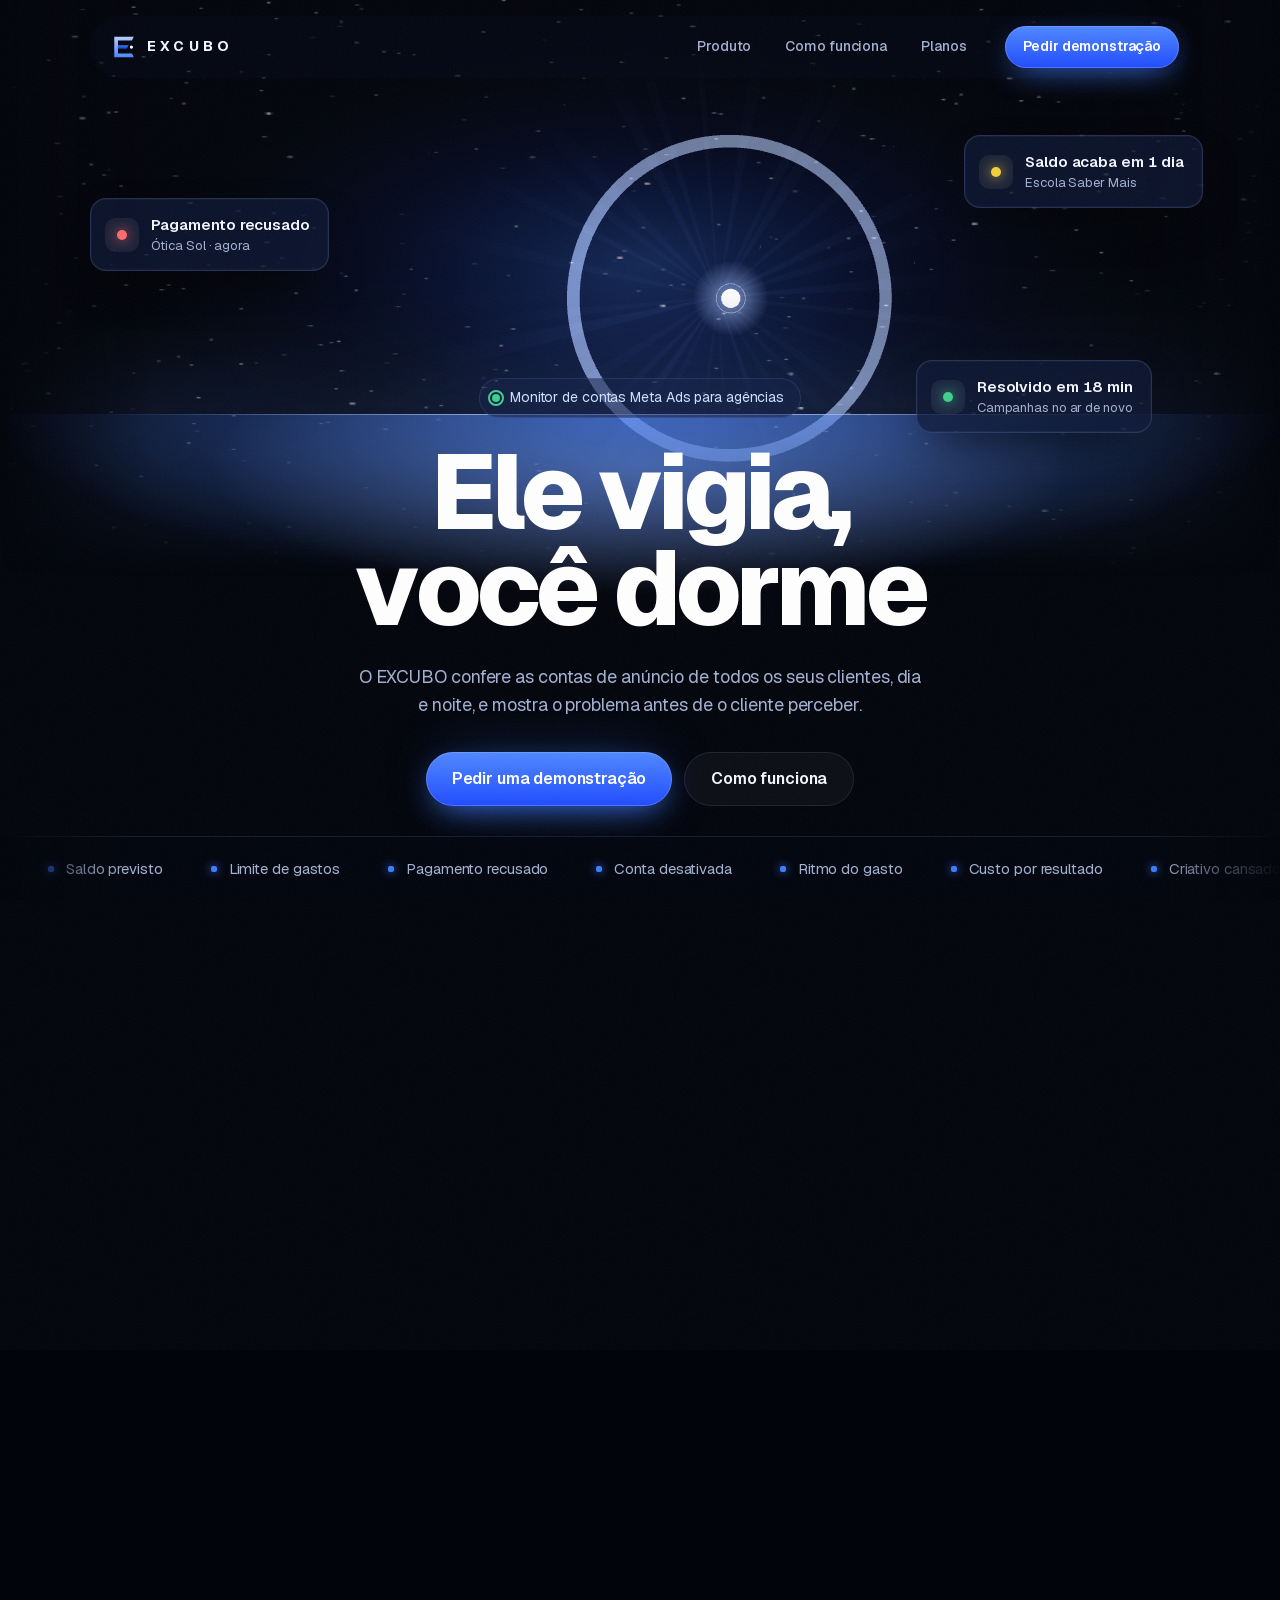
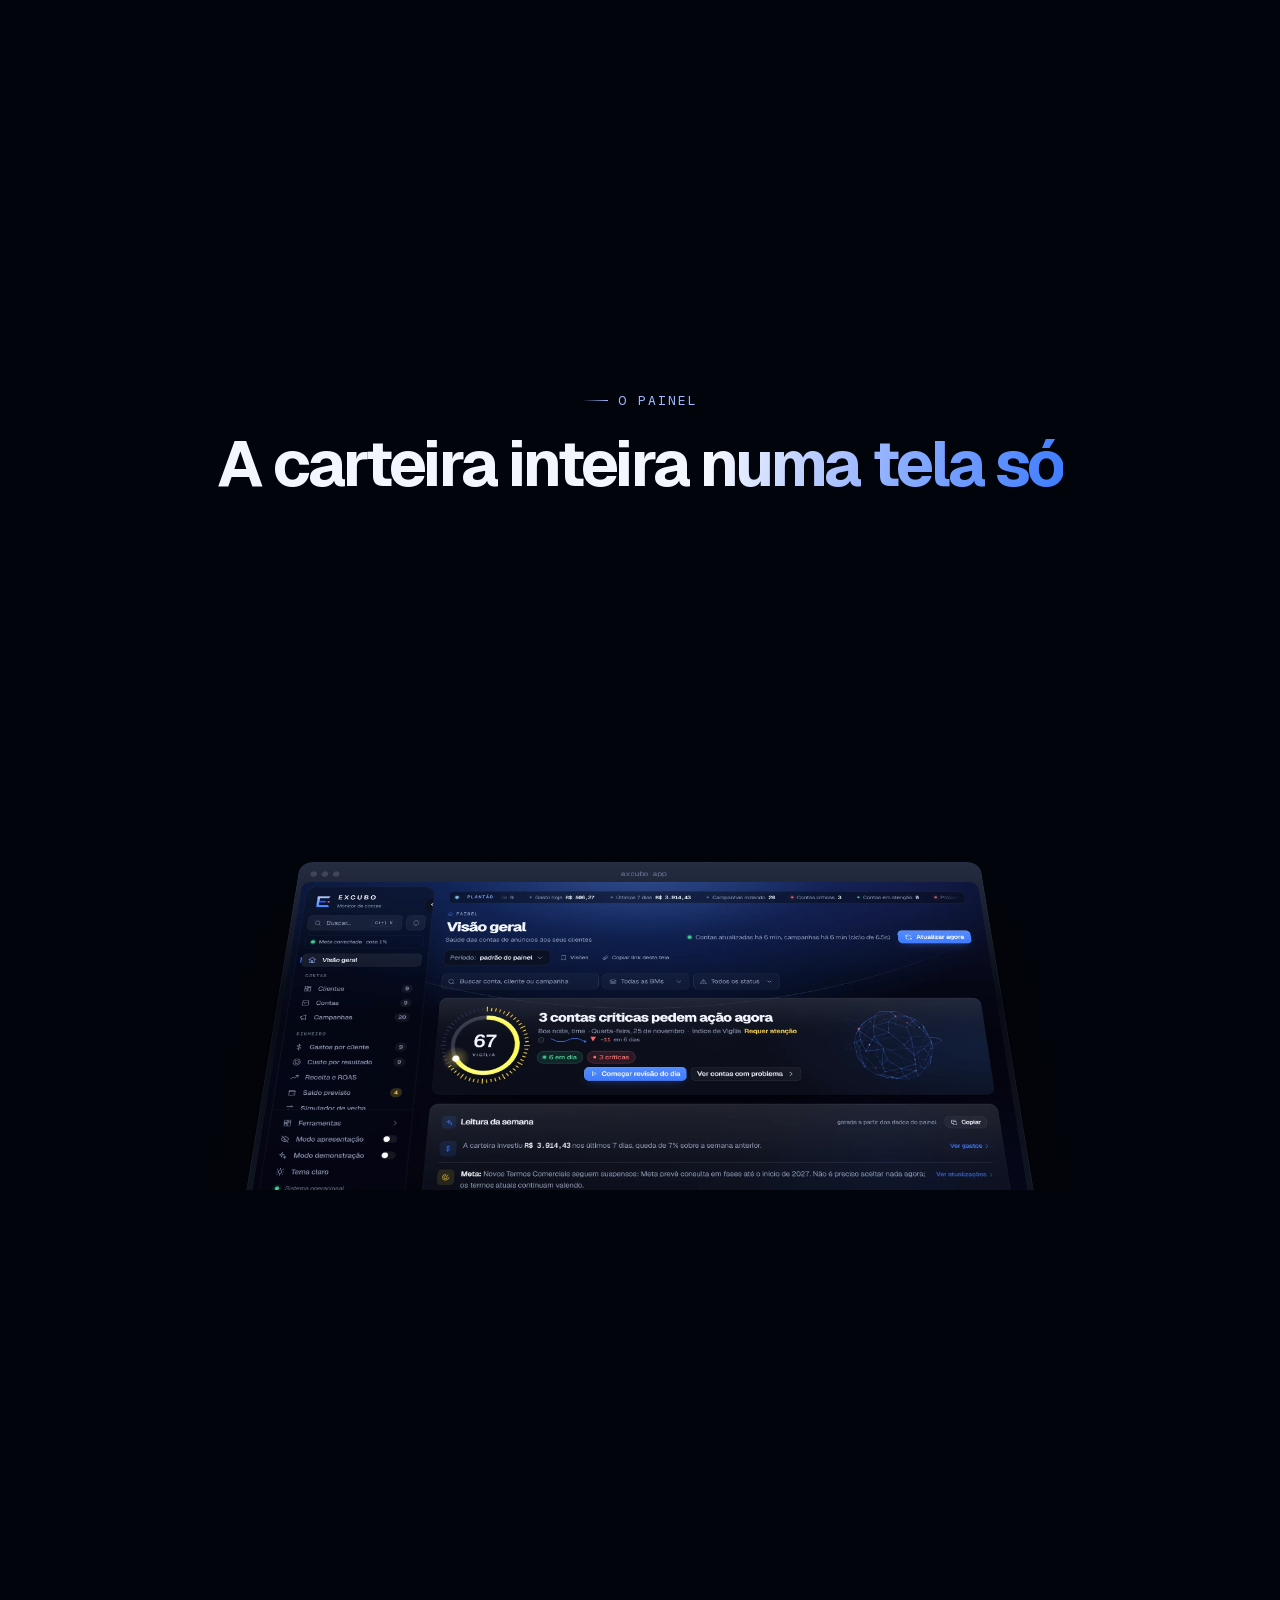
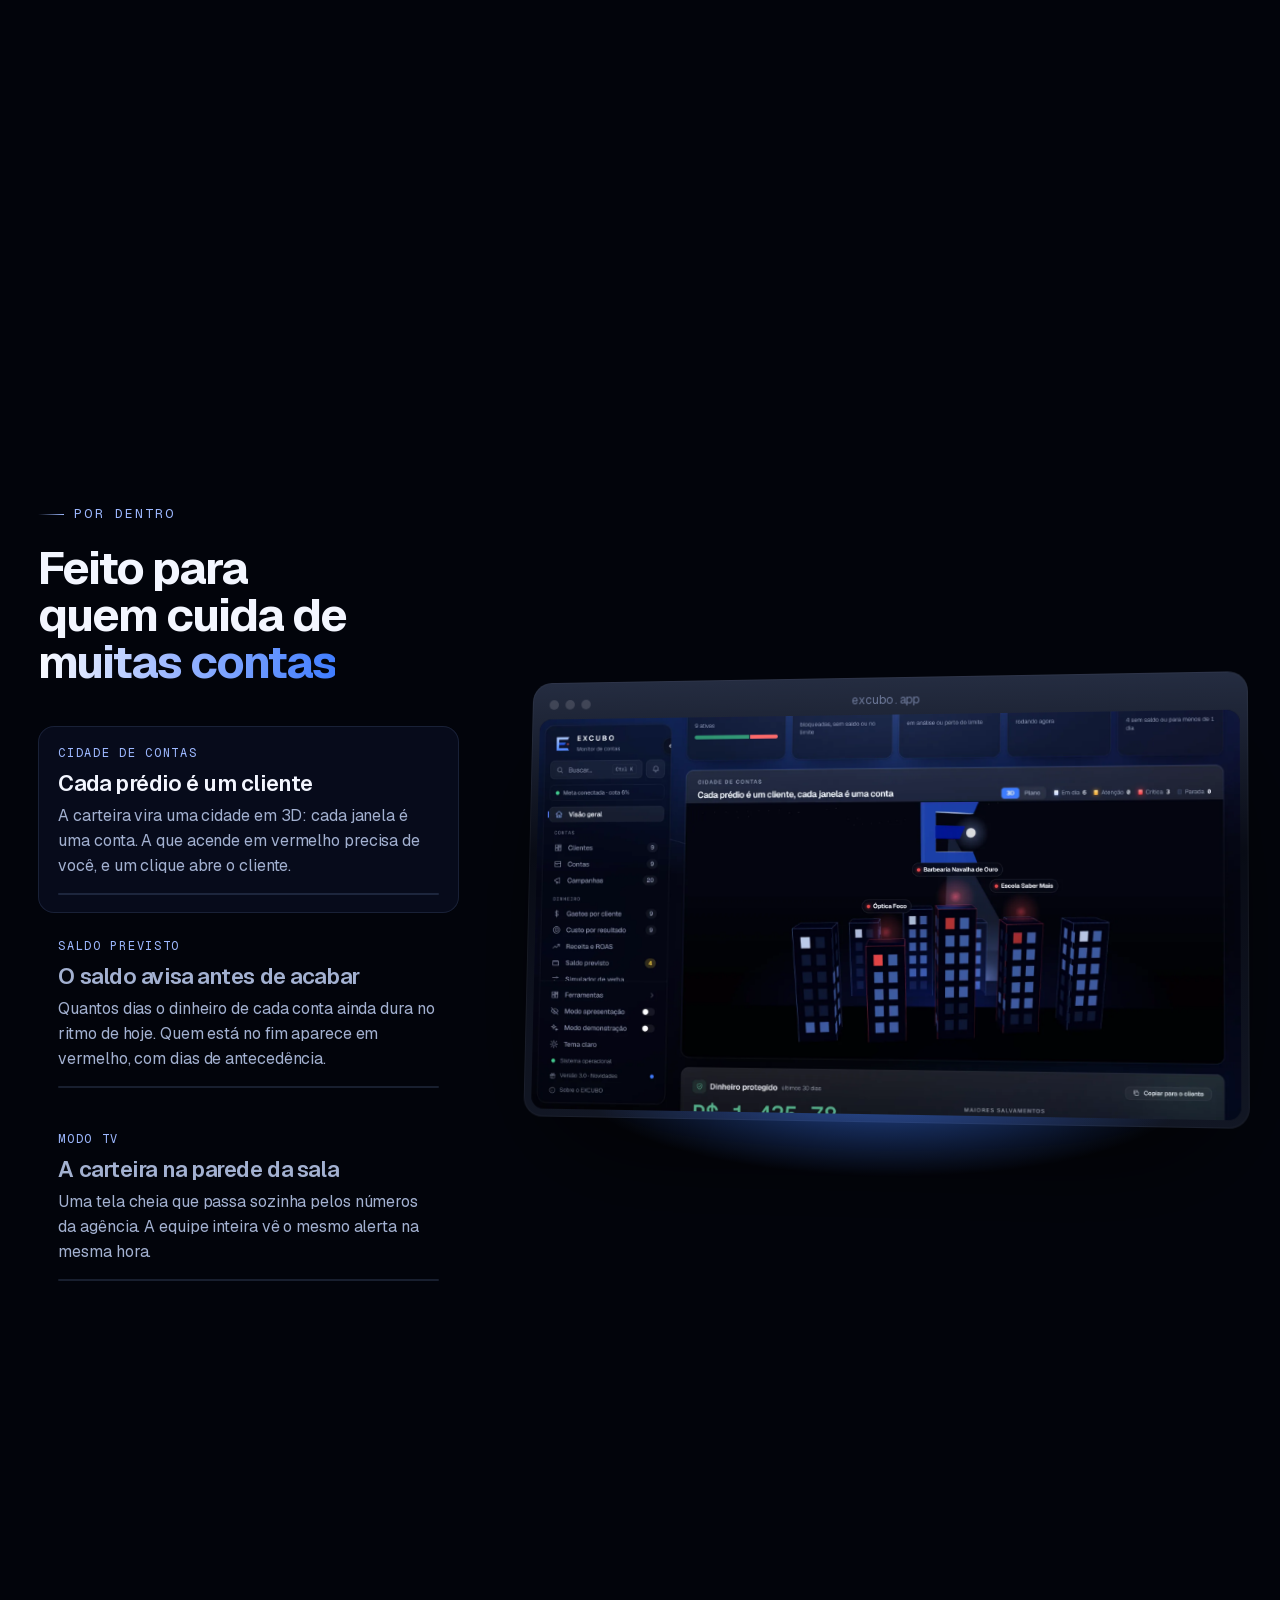
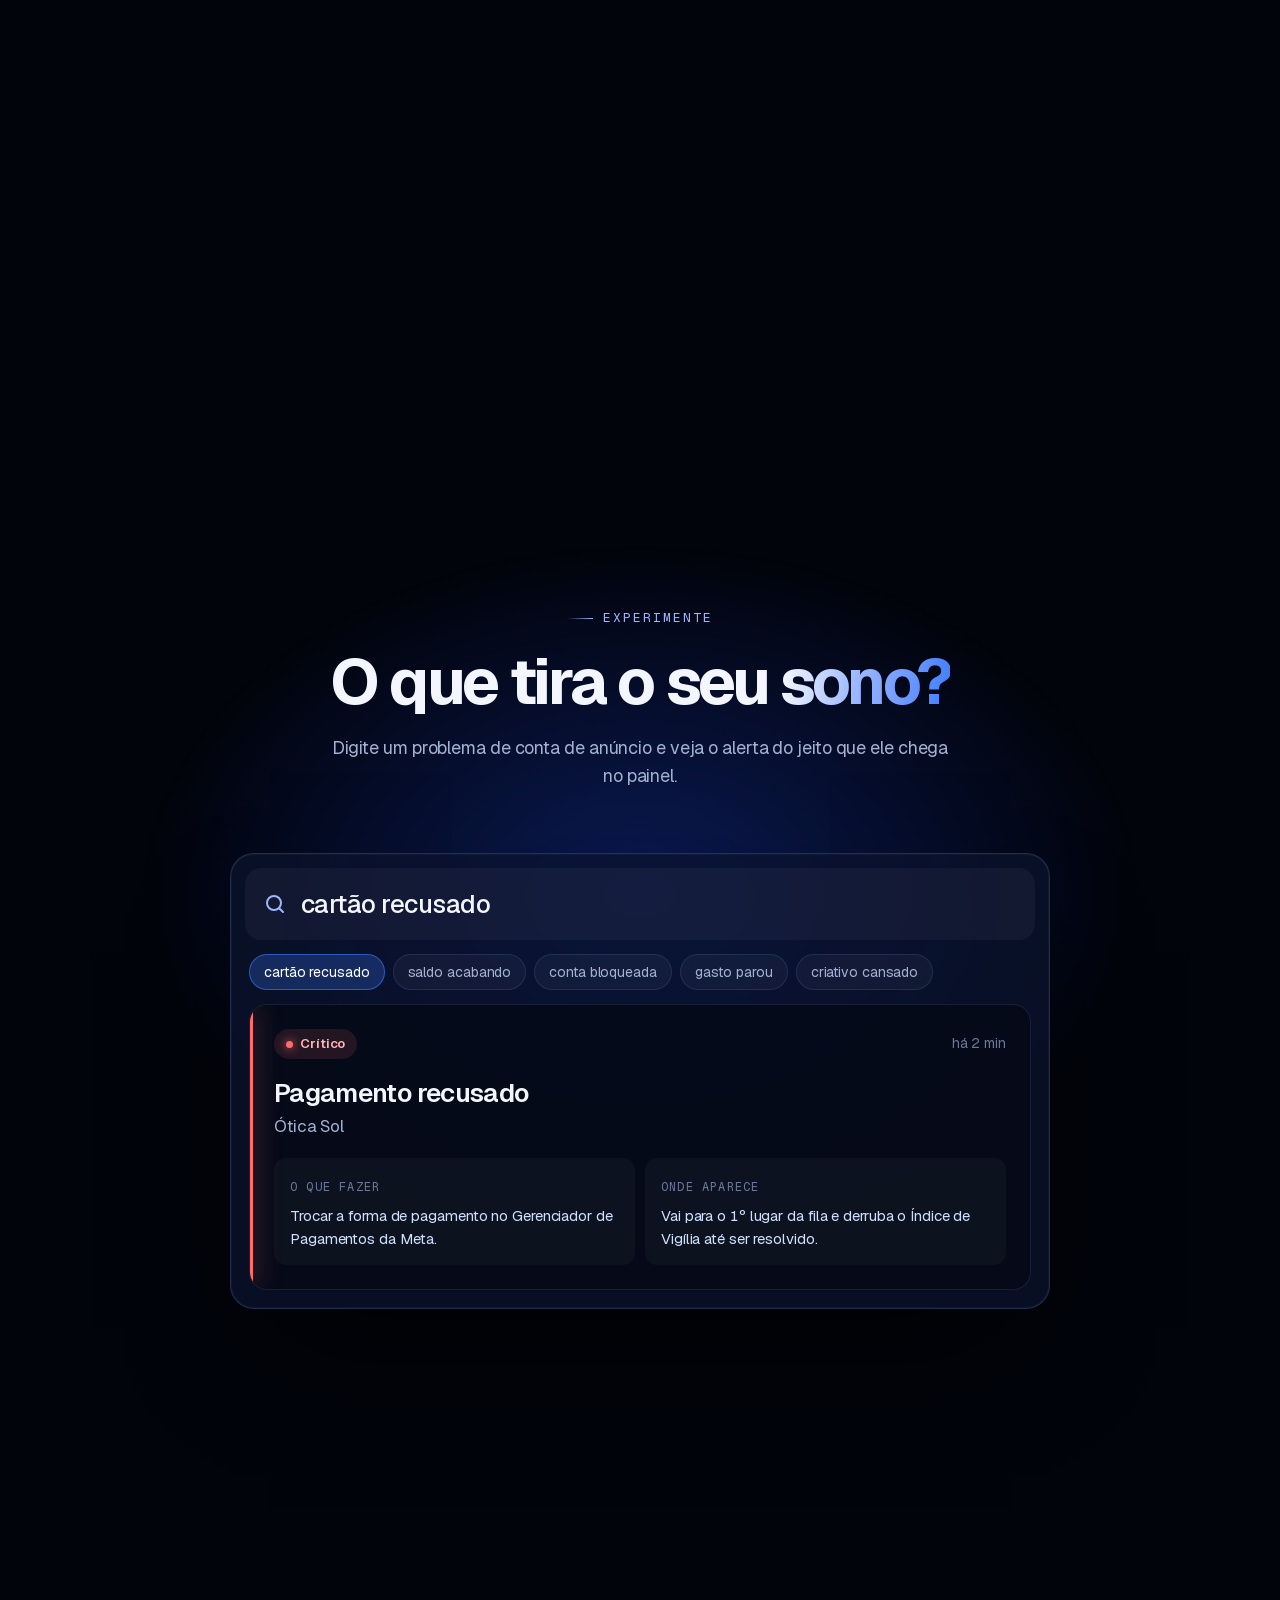
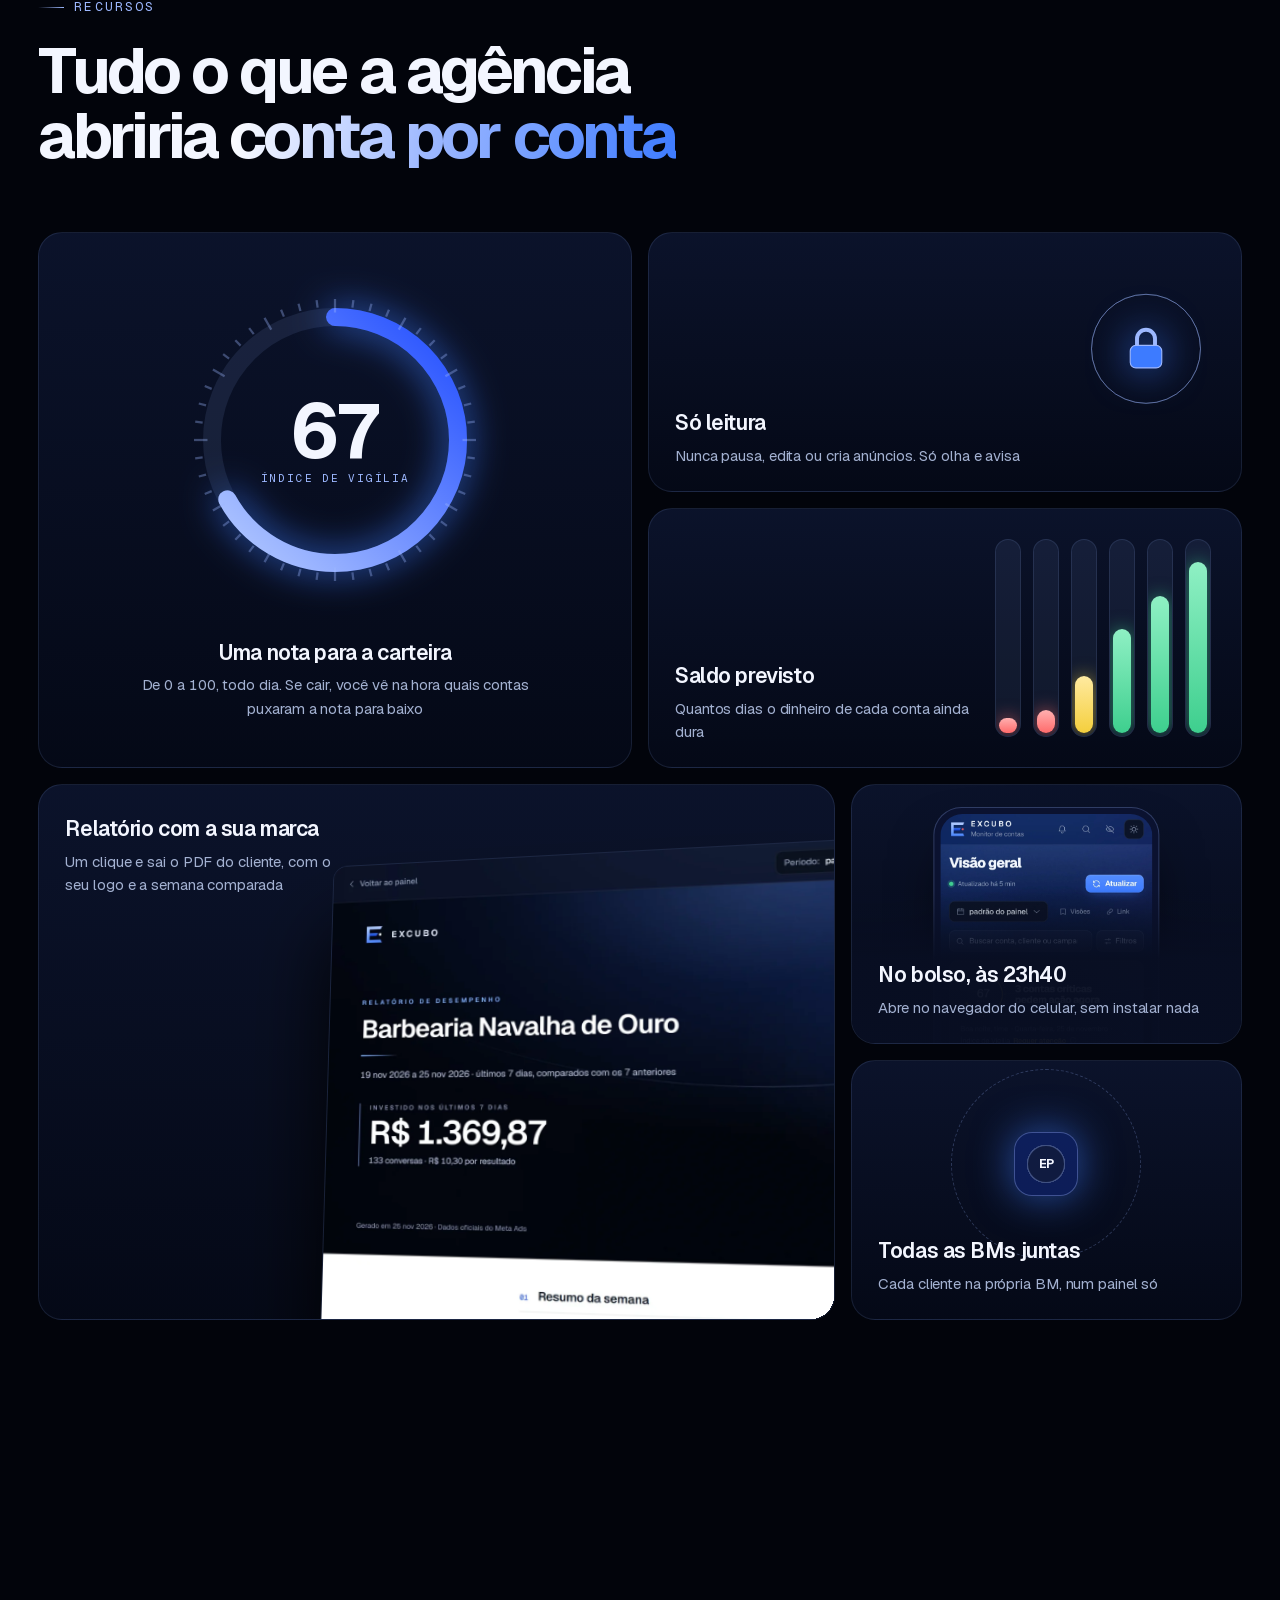
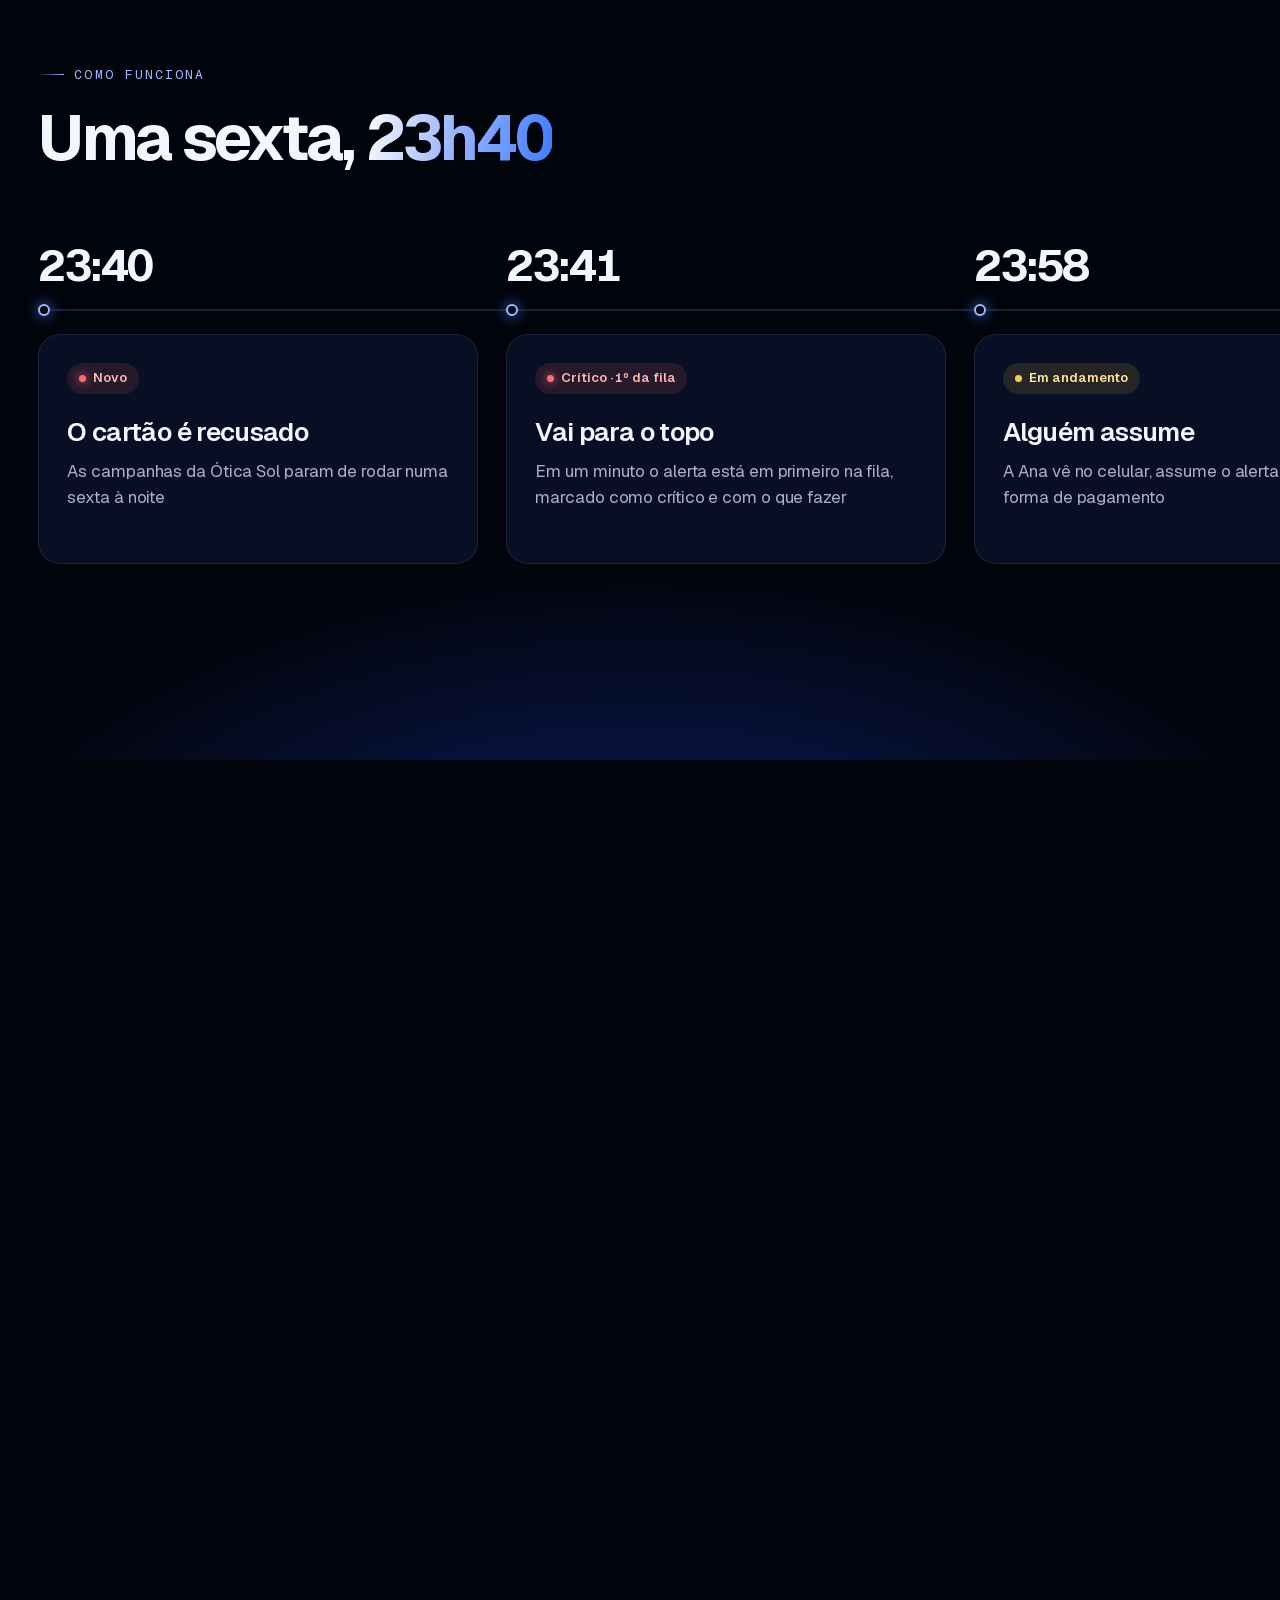
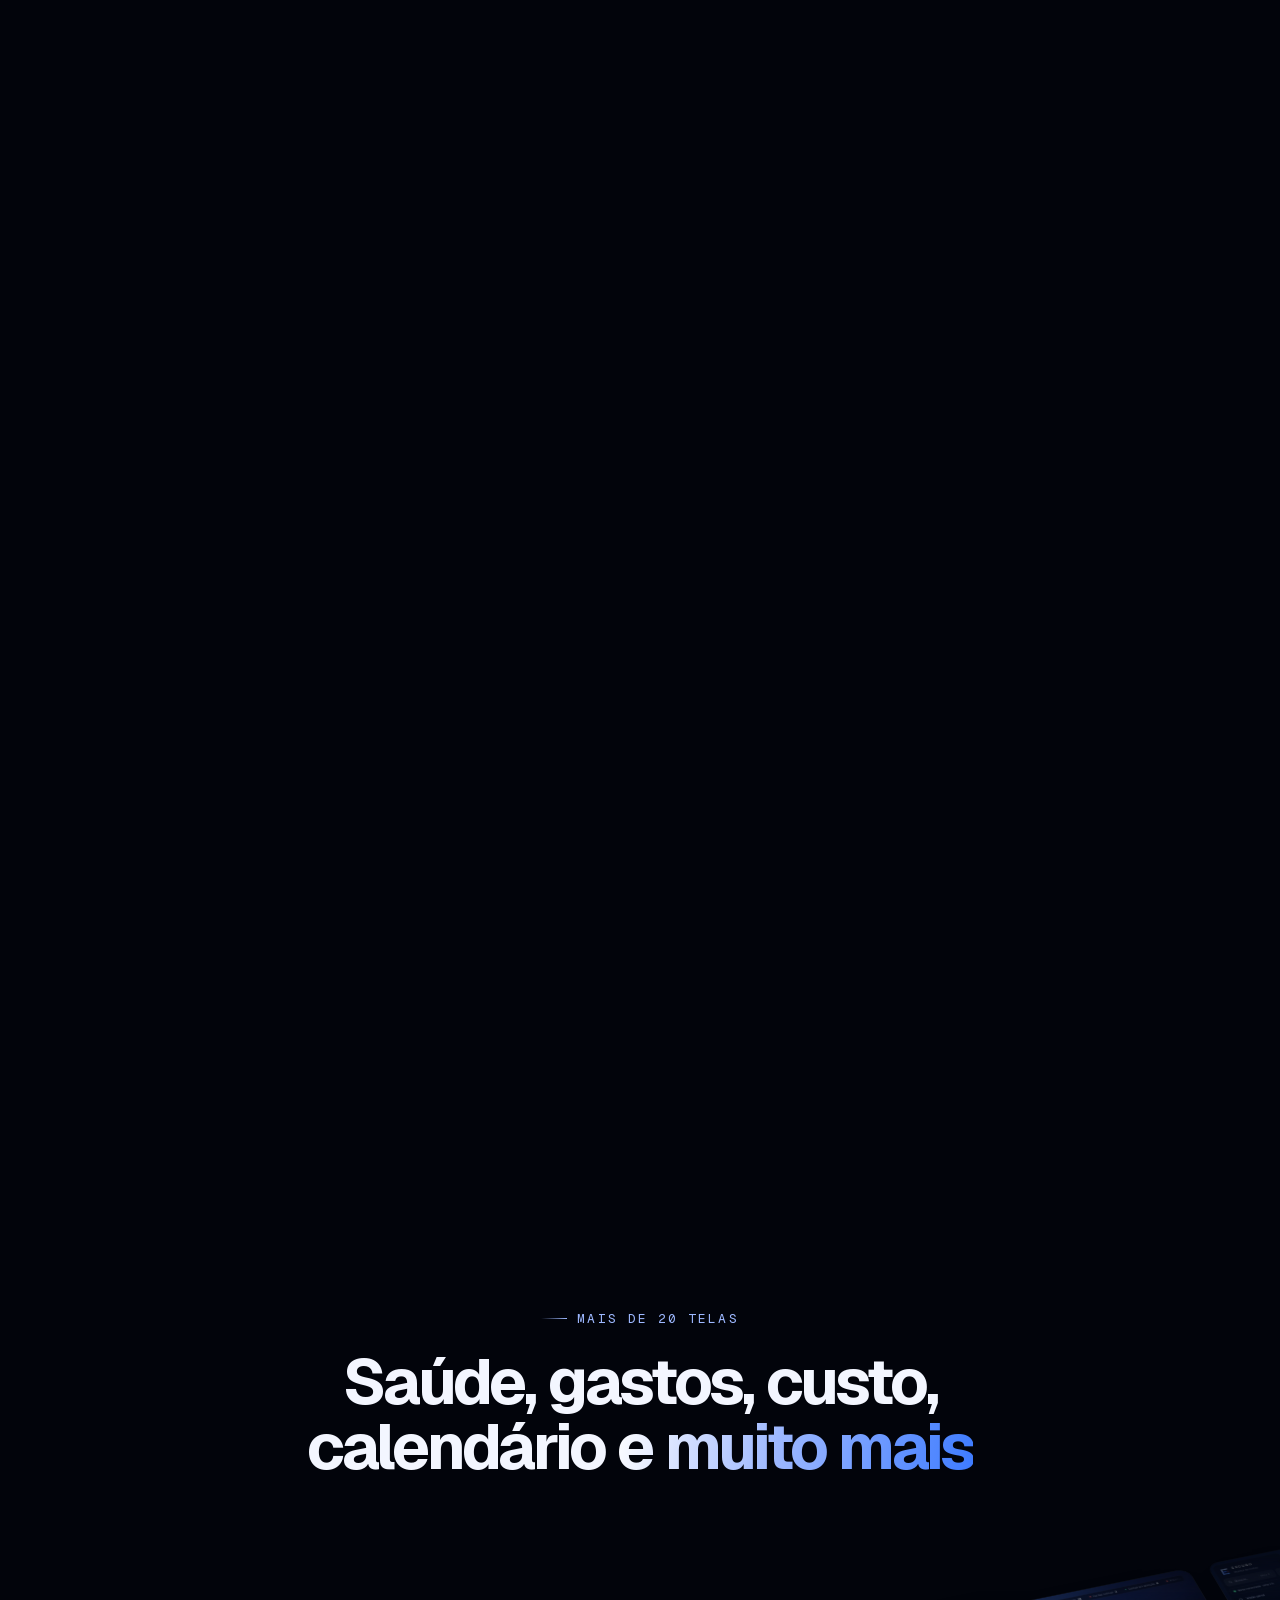
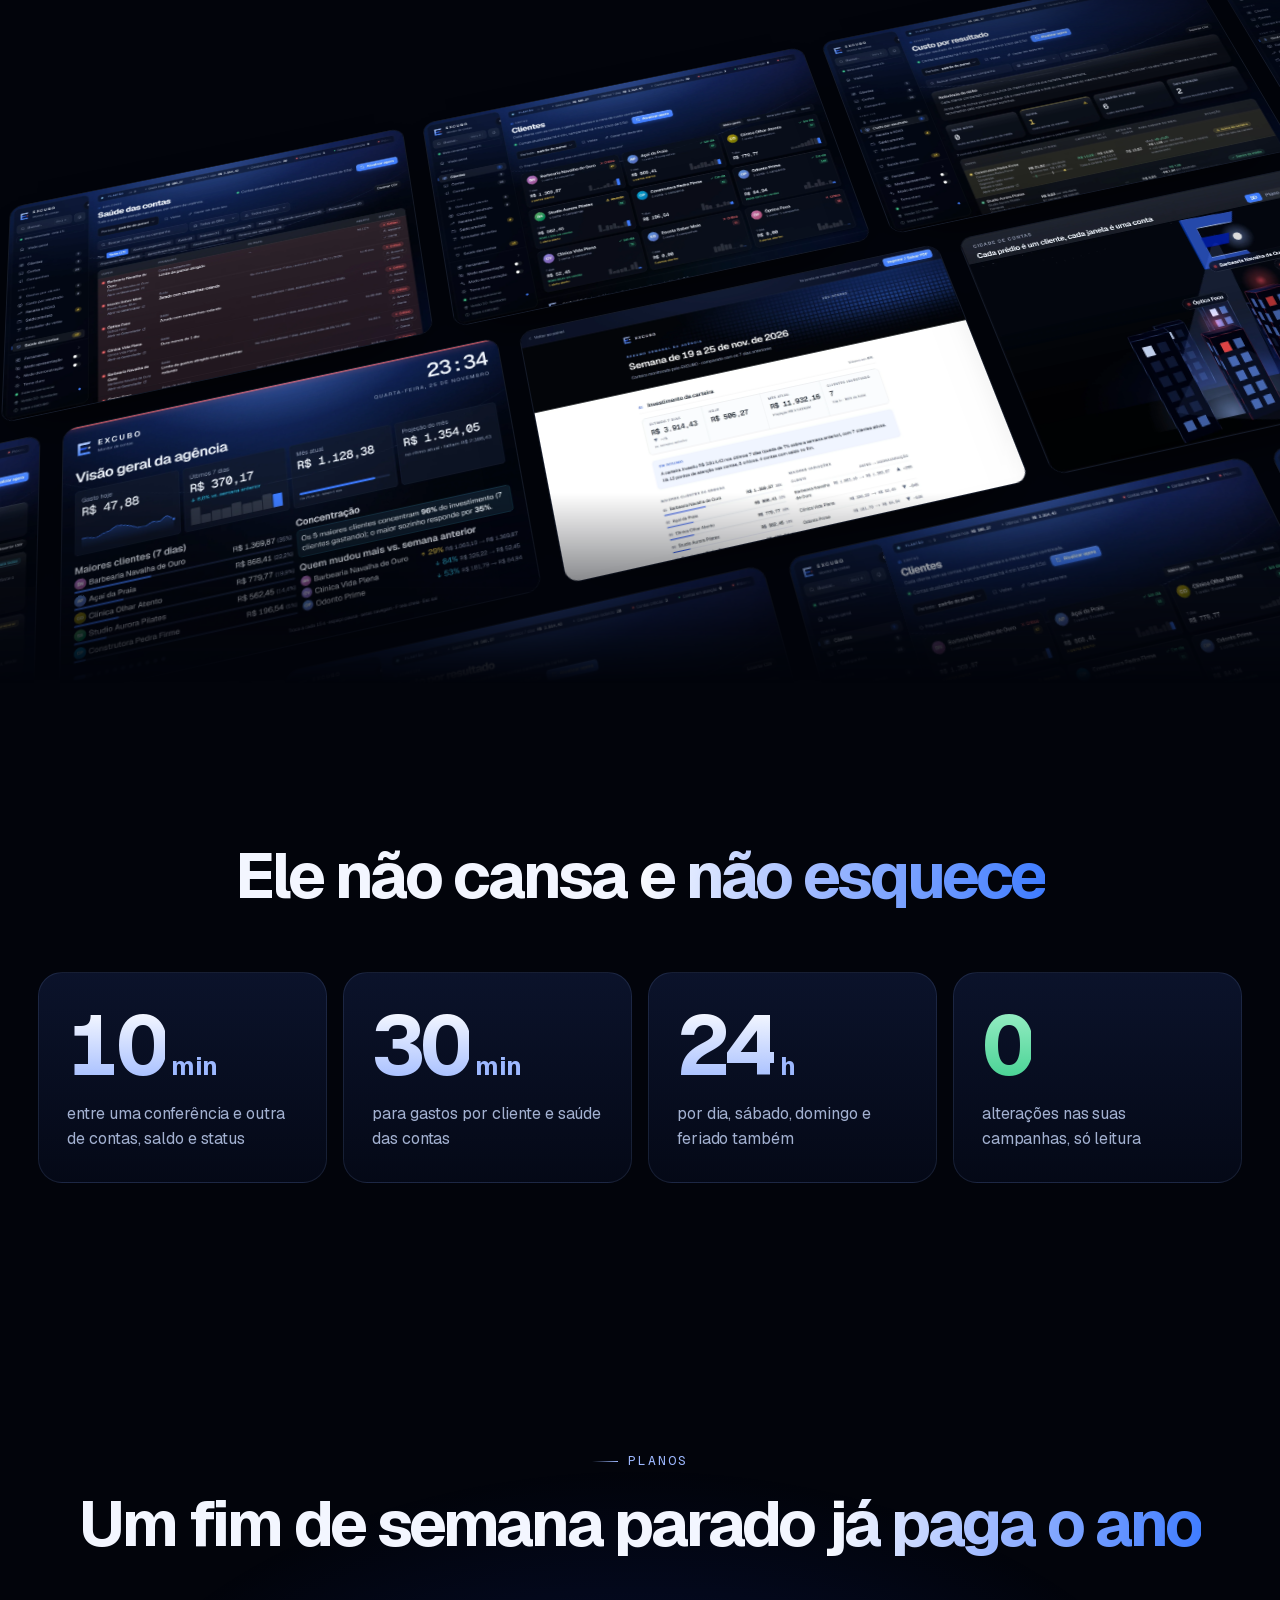
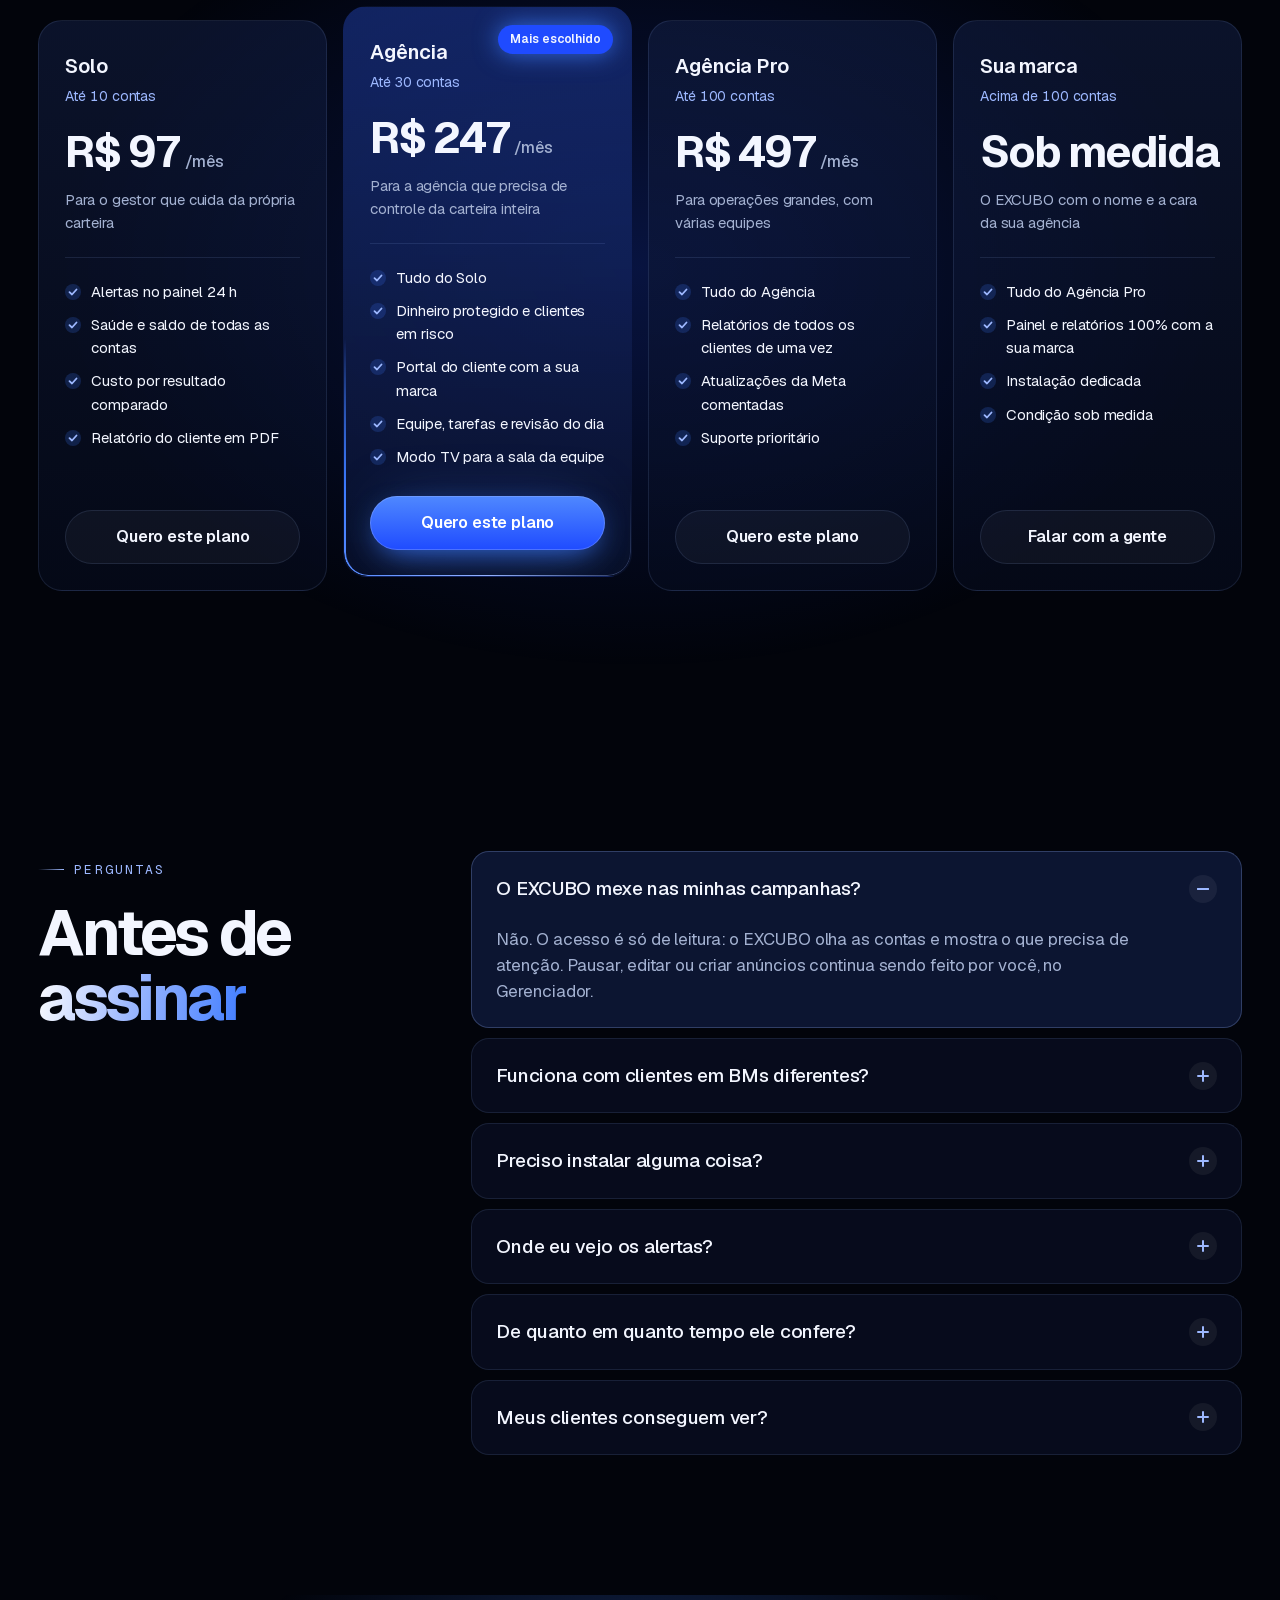
==== conheca/index.html @ 76c34cd1 "Site do EXCUBO: pagina de vendas e paginas legais Co-Authored-By: Claude Opus 5.5 <noreply@anthropic" ====
<!DOCTYPE html><html lang="pt-BR" class="__variable_8eaea4 __variable_07d42c __variable_81ca43" data-theme="dark"><head><script>window.EXCUBO_ESTATICO=1</script><meta charSet="utf-8"/><meta name="viewport" content="width=device-width, initial-scale=1, viewport-fit=cover"/><link rel="stylesheet" href="/_next/static/css/ec7a9737db77e510.css" data-precedence="next"/><link rel="stylesheet" href="/_next/static/css/900ec3e79c141514.css" data-precedence="next"/><link rel="stylesheet" href="/_next/static/css/97cf9b93e8e16a44.css" data-precedence="next"/><link rel="stylesheet" href="/_next/static/css/3b0ea53002681cbf.css" data-precedence="next"/><link rel="preload" as="script" fetchPriority="low" href="/_next/static/chunks/webpack-380a689c9d4ffa64.js"/><script src="/_next/static/chunks/4bd1b696-f785427dddbba9fb.js" async=""></script><script src="/_next/static/chunks/1255-5cd2fe06309409a0.js" async=""></script><script src="/_next/static/chunks/main-app-2164972e3d89d5d1.js" async=""></script><script src="/_next/static/chunks/app/layout-efc4d0b1fb2fd7ee.js" async=""></script><script src="/_next/static/chunks/app/error-cc340d1f54585553.js" async=""></script><script src="/_next/static/chunks/app/not-found-89865df3e8fac614.js" async=""></script><script src="/_next/static/chunks/app/conheca/page-9643d7ef2fc6f4fa.js" async=""></script><meta name="theme-color" content="#02040a"/><script>try{var t=localStorage.getItem('fc-theme');if(t!=='light'&&t!=='dark'){t=window.matchMedia&&window.matchMedia('(prefers-color-scheme: light)').matches?'light':'dark'}document.documentElement.setAttribute('data-theme',t)}catch(e){document.documentElement.setAttribute('data-theme','dark')}
try{var b=JSON.parse(localStorage.getItem('vg-branding')||'{}');var r=document.documentElement;if(b.accent&&b.accent.toLowerCase()!=='#3d7bff'){var av=(function(a){var b=/^#?([0-9a-f]{6})$/i.exec(a||"");if(!b)return null;var c=parseInt(b[1],16),d=c>>16&255,e=c>>8&255,f=255&c,g=function(a,b,c){return Math.round(a+(b-a)*c)},h=function(a){var b=a.toString(16);return b.length<2?"0"+b:b},i=function(a){return"#"+h(a[0])+h(a[1])+h(a[2])},j=function(a){return(a/=255)<=.03928?a/12.92:Math.pow((a+.055)/1.055,2.4)},k=function(a){return .2126*j(a[0])+.7152*j(a[1])+.0722*j(a[2])>.3?"#05070b":"#ffffff"},l=[d,e,f],m=[g(d,255,.16),g(e,255,.16),g(f,255,.16)],n=[g(d,0,.22),g(e,0,.22),g(f,0,.22)],o=[g(d,0,.36),g(e,0,.36),g(f,0,.36)];return{"--accent-dark":i(l),"--accent-dark-strong":i(m),"--accent-dark-on":k(l),"--accent-light":i(n),"--accent-light-strong":i(o),"--accent-light-on":k(n),"--color-brand-bright":"#"+b[1]}})(b.accent);if(av){r.setAttribute('data-accent','1');for(var k in av)r.style.setProperty(k,av[k])}}if(b.density==='compact')r.setAttribute('data-density','compact');if(b.motion==='off')r.setAttribute('data-motion','off');if(b.font==='public')r.setAttribute('data-font','public')}catch(e){}
try{if(localStorage.getItem('vg-rail')==='mini')document.documentElement.setAttribute('data-rail','mini')}catch(e){}
try{var gl=localStorage.getItem('vg-glass');if(localStorage.getItem('vg-id')!=='3'){localStorage.setItem('vg-id','3');localStorage.removeItem('vg-glass-claro');if(gl===null||gl==='cidade'||gl==='aurora'){gl=gl===null?null:'horizonte';if(gl)localStorage.setItem('vg-glass',gl)}else if(gl.indexOf('claro')===0){gl='claro-horizonte';localStorage.setItem('vg-glass',gl)}}if(gl===null){gl='horizonte';if(localStorage.getItem('fc-theme')===null)document.documentElement.setAttribute('data-theme','dark')}if(gl==='cidade'||gl==='aurora'||gl==='horizonte')document.documentElement.setAttribute('data-glass',gl);if(gl.indexOf('claro')===0){document.documentElement.setAttribute('data-glass',gl);document.documentElement.setAttribute('data-theme','light')}}catch(e){document.documentElement.setAttribute('data-glass','horizonte')}
try{var hh=new Date().getHours();document.documentElement.setAttribute('data-hora',hh>=5&&hh<12?'manha':hh>=12&&hh<18?'tarde':'noite')}catch(e){}
try{var pth=location.pathname;if(localStorage.getItem('fc-privacy')==='1'&&pth.indexOf('/relatorio')!==0&&pth.indexOf('/resumo')!==0)document.documentElement.setAttribute('data-privacy','1')}catch(e){}</script><script src="/_next/static/chunks/polyfills-42372ed130431b0a.js" noModule=""></script></head><body class="min-h-screen bg-bg font-sans text-ink antialiased"><div hidden=""><!--$?--><template id="B:0"></template><!--/$--></div><div class="vg-bg" aria-hidden="true"></div><div class="vx-page"><div class="vx-grain" aria-hidden="true"></div><header class="vx-nav "><a href="#topo" class="vx-brand" aria-label="EXCUBO, início"><svg width="26" height="26" viewBox="4 8 112 112" class="vg-mark-svg " aria-hidden="true" focusable="false"><defs><linearGradient id="_R_l5fiv5b_l" x1="0" y1="0" x2="0" y2="1"><stop offset="0" stop-color="#B4CDFF"></stop><stop offset="1" stop-color="#4A86FF"></stop></linearGradient><linearGradient id="_R_l5fiv5b_r" x1="0" y1="0" x2="0" y2="1"><stop offset="0" stop-color="#3D7BFF"></stop><stop offset="1" stop-color="#1238C9"></stop></linearGradient></defs><path d="M18 20L102 20L94 36L34 36L34 92L94 92L102 108L18 108Z" style="fill:var(--mk-l, url(#_R_l5fiv5b_l))"></path><path d="M34 56L80 56L72 72L34 72Z" style="fill:var(--mk-r, url(#_R_l5fiv5b_r))"></path><circle cx="92" cy="64" r="7" style="fill:var(--mk-d, #ffffff)"></circle></svg><span>EXCUBO</span></a><nav class="vx-links" aria-label="Seções"><a href="#por-dentro">Produto</a><a href="#como">Como funciona</a><a href="#planos">Planos</a></nav><a href="/" class="vx-btn vx-btn-primary vx-btn-sm">Ver o painel</a></header><main><section id="topo" class="vx-hero" data-scroll-track="true" aria-labelledby="vx-titulo"><div class="vx-hero-pin"><div class="vx-hero-scene"><!--$!--><template data-dgst="BAILOUT_TO_CLIENT_SIDE_RENDERING"></template><!--/$--></div><div class="vx-horizon" aria-hidden="true"></div><div class="vx-hero-cards" aria-hidden="true"><div class="vx-float vx-float-a" data-depth="16"><span class="vx-float-dot is-bad"></span><div><strong>Pagamento recusado</strong><span>Ótica Sol · agora</span></div></div><div class="vx-float vx-float-b" data-depth="26"><span class="vx-float-dot is-warn"></span><div><strong>Saldo acaba em 1 dia</strong><span>Escola Saber Mais</span></div></div><div class="vx-float vx-float-c" data-depth="16"><span class="vx-float-dot is-ok"></span><div><strong>Resolvido em 18 min</strong><span>Campanhas no ar de novo</span></div></div></div><div class="vx-hero-copy" data-hero-copy="true"><p class="vx-chip"><span class="vx-live"></span> Monitor de contas Meta Ads para agências</p><h1 id="vx-titulo" class="vx-hero-title" data-split="true">Ele vigia, você dorme</h1><p class="vx-hero-sub" data-fade="true">O EXCUBO confere as contas de anúncio de todos os seus clientes, dia e noite, e mostra o problema antes de o cliente perceber.</p><div class="vx-hero-actions" data-fade="true"><a href="/" class="vx-btn vx-btn-primary" data-magnetic="true">Ver o painel ao vivo</a><a href="#por-dentro" class="vx-btn vx-btn-ghost">Como funciona</a></div></div><div class="vx-marquee" aria-hidden="true"><div class="vx-marquee-track"><span><i></i> <!-- -->Saldo previsto</span><span><i></i> <!-- -->Limite de gastos</span><span><i></i> <!-- -->Pagamento recusado</span><span><i></i> <!-- -->Conta desativada</span><span><i></i> <!-- -->Ritmo do gasto</span><span><i></i> <!-- -->Custo por resultado</span><span><i></i> <!-- -->Criativo cansado</span><span><i></i> <!-- -->Todas as BMs</span><span><i></i> <!-- -->Relatório com a sua marca</span><span><i></i> <!-- -->Modo TV</span><span><i></i> <!-- -->Saldo previsto</span><span><i></i> <!-- -->Limite de gastos</span><span><i></i> <!-- -->Pagamento recusado</span><span><i></i> <!-- -->Conta desativada</span><span><i></i> <!-- -->Ritmo do gasto</span><span><i></i> <!-- -->Custo por resultado</span><span><i></i> <!-- -->Criativo cansado</span><span><i></i> <!-- -->Todas as BMs</span><span><i></i> <!-- -->Relatório com a sua marca</span><span><i></i> <!-- -->Modo TV</span></div></div></div></section><section id="por-dentro" class="vx-reveal" aria-labelledby="vx-reveal-h"><div class="vx-reveal-pin"><div class="vx-reveal-head" data-reveal-head="true"><p class="vx-kicker">O painel</p><h2 id="vx-reveal-h" class="vx-h2">A carteira inteira <span class="vx-grad">numa tela só</span></h2></div><div class="vx-reveal-stage"><div class="vx-reveal-screen" data-reveal-screen="true"><div class="vx-screen "><span class="vx-screen-glow" aria-hidden="true"></span><div class="vx-screen-bar" aria-hidden="true"><span></span><span></span><span></span><em>excubo.app</em></div><div class="vx-screen-body"><video class="vx-video " poster="/conheca/hq-inicio.webp" muted="" loop="" playsInline="" preload="none" aria-label="Vídeo do painel: a Visão geral com o Índice de Vigília e as contas críticas"></video></div></div></div></div></div></section><section class="vx-story" data-story="3" aria-labelledby="vx-story-h"><div class="vx-story-pin"><div class="vx-story-left"><p class="vx-kicker">Por dentro</p><h2 id="vx-story-h" class="vx-h2 vx-story-h">Feito para quem cuida de <span class="vx-grad">muitas contas</span></h2><ol class="vx-story-list"><li class="is-on"><button type="button" data-story-go="0"><span class="vx-story-name">Cidade de contas</span><span class="vx-story-title">Cada prédio é um cliente</span><span class="vx-story-text">A carteira vira uma cidade em 3D: cada janela é uma conta. A que acende em vermelho precisa de você, e um clique abre o cliente.</span><span class="vx-story-bar" aria-hidden="true"><span data-story-bar="0"></span></span></button></li><li class=""><button type="button" data-story-go="1"><span class="vx-story-name">Saldo previsto</span><span class="vx-story-title">O saldo avisa antes de acabar</span><span class="vx-story-text">Quantos dias o dinheiro de cada conta ainda dura no ritmo de hoje. Quem está no fim aparece em vermelho, com dias de antecedência.</span><span class="vx-story-bar" aria-hidden="true"><span data-story-bar="1"></span></span></button></li><li class=""><button type="button" data-story-go="2"><span class="vx-story-name">Modo TV</span><span class="vx-story-title">A carteira na parede da sala</span><span class="vx-story-text">Uma tela cheia que passa sozinha pelos números da agência. A equipe inteira vê o mesmo alerta na mesma hora.</span><span class="vx-story-bar" aria-hidden="true"><span data-story-bar="2"></span></span></button></li></ol></div><div class="vx-story-right"><div class="vx-screen "><span class="vx-screen-glow" aria-hidden="true"></span><div class="vx-screen-bar" aria-hidden="true"><span></span><span></span><span></span><em>excubo.app</em></div><div class="vx-screen-body"><div class="vx-story-media is-on"><video class="vx-video " poster="/conheca/hq-cidade.webp" muted="" loop="" playsInline="" preload="none" aria-label="Vídeo do painel: Cidade de contas"></video></div><div class="vx-story-media "><video class="vx-video " poster="/conheca/hq-saldo.webp" muted="" loop="" playsInline="" preload="none" aria-label="Vídeo do painel: Saldo previsto"></video></div><div class="vx-story-media "><video class="vx-video " poster="/conheca/hq-tv.webp" muted="" loop="" playsInline="" preload="none" aria-label="Vídeo do painel: Modo TV"></video></div></div></div></div></div></section><section class="vx-cmd-sec" aria-labelledby="vx-cmd-h"><div class="vx-sec-head vx-center" data-up="true"><p class="vx-kicker">Experimente</p><h2 id="vx-cmd-h" class="vx-h2">O que tira o seu <span class="vx-grad">sono?</span></h2><p class="vx-lead">Digite um problema de conta de anúncio e veja o alerta do jeito que ele chega no painel.</p></div><div class="vx-cmd" data-up="true" data-glow="true"><label class="vx-cmd-input"><svg viewBox="0 0 24 24" aria-hidden="true"><circle cx="11" cy="11" r="7" fill="none" stroke="currentColor" stroke-width="2"></circle><path d="m20 20-3.5-3.5" stroke="currentColor" stroke-width="2" stroke-linecap="round"></path></svg><input spellCheck="false" maxLength="40" aria-label="Digite o problema" placeholder="Ex.: cartão recusado" value="cartão recusado"/></label><div class="vx-cmd-chips"><button type="button" class="is-on">cartão recusado</button><button type="button" class="">saldo acabando</button><button type="button" class="">conta bloqueada</button><button type="button" class="">gasto parou</button><button type="button" class="">criativo cansado</button></div><div class="vx-cmd-out" aria-live="polite"><div class="vx-alert is-bad"><div class="vx-alert-head"><span class="vx-badge is-bad"><i></i> <!-- -->Crítico</span><span class="vx-alert-since">há 2 min</span></div><div class="vx-alert-title">Pagamento recusado</div><div class="vx-alert-client">Ótica Sol</div><div class="vx-alert-grid"><div><span>O que fazer</span><p>Trocar a forma de pagamento no Gerenciador de Pagamentos da Meta.</p></div><div><span>Onde aparece</span><p>Vai para o 1º lugar da fila e derruba o Índice de Vigília até ser resolvido.</p></div></div></div></div></div></section><section class="vx-bento-sec" aria-labelledby="vx-bento-h"><div class="vx-sec-head" data-up="true"><p class="vx-kicker">Recursos</p><h2 id="vx-bento-h" class="vx-h2">Tudo o que a agência abriria <span class="vx-grad">conta por conta</span></h2></div><div class="vx-bento" data-stagger="true"><article class="vx-tile vx-t-gauge" data-glow="true"><div class="vx-gauge" aria-hidden="true"><svg viewBox="0 0 200 200"><defs><linearGradient id="vxg" x1="0" y1="0" x2="1" y2="1"><stop offset="0" stop-color="#b9ceff"></stop><stop offset="1" stop-color="#1f4bff"></stop></linearGradient></defs><circle cx="100" cy="100" r="82" class="vx-gauge-track"></circle><circle cx="100" cy="100" r="82" class="vx-gauge-arc" data-gauge="true" stroke="url(#vxg)"></circle><line x1="100" y1="6" x2="100" y2="15" transform="rotate(0 100 100)" class="vx-gauge-tick"></line><line x1="100" y1="6" x2="100" y2="11" transform="rotate(7.5 100 100)" class="vx-gauge-tick"></line><line x1="100" y1="6" x2="100" y2="11" transform="rotate(15 100 100)" class="vx-gauge-tick"></line><line x1="100" y1="6" x2="100" y2="11" transform="rotate(22.5 100 100)" class="vx-gauge-tick"></line><line x1="100" y1="6" x2="100" y2="15" transform="rotate(30 100 100)" class="vx-gauge-tick"></line><line x1="100" y1="6" x2="100" y2="11" transform="rotate(37.5 100 100)" class="vx-gauge-tick"></line><line x1="100" y1="6" x2="100" y2="11" transform="rotate(45 100 100)" class="vx-gauge-tick"></line><line x1="100" y1="6" x2="100" y2="11" transform="rotate(52.5 100 100)" class="vx-gauge-tick"></line><line x1="100" y1="6" x2="100" y2="15" transform="rotate(60 100 100)" class="vx-gauge-tick"></line><line x1="100" y1="6" x2="100" y2="11" transform="rotate(67.5 100 100)" class="vx-gauge-tick"></line><line x1="100" y1="6" x2="100" y2="11" transform="rotate(75 100 100)" class="vx-gauge-tick"></line><line x1="100" y1="6" x2="100" y2="11" transform="rotate(82.5 100 100)" class="vx-gauge-tick"></line><line x1="100" y1="6" x2="100" y2="15" transform="rotate(90 100 100)" class="vx-gauge-tick"></line><line x1="100" y1="6" x2="100" y2="11" transform="rotate(97.5 100 100)" class="vx-gauge-tick"></line><line x1="100" y1="6" x2="100" y2="11" transform="rotate(105 100 100)" class="vx-gauge-tick"></line><line x1="100" y1="6" x2="100" y2="11" transform="rotate(112.5 100 100)" class="vx-gauge-tick"></line><line x1="100" y1="6" x2="100" y2="15" transform="rotate(120 100 100)" class="vx-gauge-tick"></line><line x1="100" y1="6" x2="100" y2="11" transform="rotate(127.5 100 100)" class="vx-gauge-tick"></line><line x1="100" y1="6" x2="100" y2="11" transform="rotate(135 100 100)" class="vx-gauge-tick"></line><line x1="100" y1="6" x2="100" y2="11" transform="rotate(142.5 100 100)" class="vx-gauge-tick"></line><line x1="100" y1="6" x2="100" y2="15" transform="rotate(150 100 100)" class="vx-gauge-tick"></line><line x1="100" y1="6" x2="100" y2="11" transform="rotate(157.5 100 100)" class="vx-gauge-tick"></line><line x1="100" y1="6" x2="100" y2="11" transform="rotate(165 100 100)" class="vx-gauge-tick"></line><line x1="100" y1="6" x2="100" y2="11" transform="rotate(172.5 100 100)" class="vx-gauge-tick"></line><line x1="100" y1="6" x2="100" y2="15" transform="rotate(180 100 100)" class="vx-gauge-tick"></line><line x1="100" y1="6" x2="100" y2="11" transform="rotate(187.5 100 100)" class="vx-gauge-tick"></line><line x1="100" y1="6" x2="100" y2="11" transform="rotate(195 100 100)" class="vx-gauge-tick"></line><line x1="100" y1="6" x2="100" y2="11" transform="rotate(202.5 100 100)" class="vx-gauge-tick"></line><line x1="100" y1="6" x2="100" y2="15" transform="rotate(210 100 100)" class="vx-gauge-tick"></line><line x1="100" y1="6" x2="100" y2="11" transform="rotate(217.5 100 100)" class="vx-gauge-tick"></line><line x1="100" y1="6" x2="100" y2="11" transform="rotate(225 100 100)" class="vx-gauge-tick"></line><line x1="100" y1="6" x2="100" y2="11" transform="rotate(232.5 100 100)" class="vx-gauge-tick"></line><line x1="100" y1="6" x2="100" y2="15" transform="rotate(240 100 100)" class="vx-gauge-tick"></line><line x1="100" y1="6" x2="100" y2="11" transform="rotate(247.5 100 100)" class="vx-gauge-tick"></line><line x1="100" y1="6" x2="100" y2="11" transform="rotate(255 100 100)" class="vx-gauge-tick"></line><line x1="100" y1="6" x2="100" y2="11" transform="rotate(262.5 100 100)" class="vx-gauge-tick"></line><line x1="100" y1="6" x2="100" y2="15" transform="rotate(270 100 100)" class="vx-gauge-tick"></line><line x1="100" y1="6" x2="100" y2="11" transform="rotate(277.5 100 100)" class="vx-gauge-tick"></line><line x1="100" y1="6" x2="100" y2="11" transform="rotate(285 100 100)" class="vx-gauge-tick"></line><line x1="100" y1="6" x2="100" y2="11" transform="rotate(292.5 100 100)" class="vx-gauge-tick"></line><line x1="100" y1="6" x2="100" y2="15" transform="rotate(300 100 100)" class="vx-gauge-tick"></line><line x1="100" y1="6" x2="100" y2="11" transform="rotate(307.5 100 100)" class="vx-gauge-tick"></line><line x1="100" y1="6" x2="100" y2="11" transform="rotate(315 100 100)" class="vx-gauge-tick"></line><line x1="100" y1="6" x2="100" y2="11" transform="rotate(322.5 100 100)" class="vx-gauge-tick"></line><line x1="100" y1="6" x2="100" y2="15" transform="rotate(330 100 100)" class="vx-gauge-tick"></line><line x1="100" y1="6" x2="100" y2="11" transform="rotate(337.5 100 100)" class="vx-gauge-tick"></line><line x1="100" y1="6" x2="100" y2="11" transform="rotate(345 100 100)" class="vx-gauge-tick"></line><line x1="100" y1="6" x2="100" y2="11" transform="rotate(352.5 100 100)" class="vx-gauge-tick"></line></svg><div class="vx-gauge-num"><span data-count="67">67</span><small>Índice de Vigília</small></div></div><div class="vx-tile-cap"><h3>Uma nota para a carteira</h3><p>De 0 a 100, todo dia. Se cair, você vê na hora quais contas puxaram a nota para baixo</p></div></article><article class="vx-tile vx-t-lock" data-glow="true"><div class="vx-lock" aria-hidden="true"><span class="vx-lock-ring"></span><span class="vx-lock-ring"></span><svg viewBox="0 0 48 48"><rect x="10" y="21" width="28" height="20" rx="5"></rect><path d="M16 21v-6a8 8 0 0 1 16 0v6" fill="none" stroke-width="3.5"></path></svg></div><div class="vx-tile-cap"><h3>Só leitura</h3><p>Nunca pausa, edita ou cria anúncios. Só olha e avisa</p></div></article><article class="vx-tile vx-t-tubes" data-glow="true"><div class="vx-tubes" aria-hidden="true"><span style="--h:0.08" class="is-bad"><i></i></span><span style="--h:0.12" class="is-bad"><i></i></span><span style="--h:0.3" class="is-warn"><i></i></span><span style="--h:0.55" class=""><i></i></span><span style="--h:0.72" class=""><i></i></span><span style="--h:0.9" class=""><i></i></span></div><div class="vx-tile-cap"><h3>Saldo previsto</h3><p>Quantos dias o dinheiro de cada conta ainda dura</p></div></article><article class="vx-tile vx-t-report" data-glow="true"><div class="vx-tile-cap"><h3>Relatório com a sua marca</h3><p>Um clique e sai o PDF do cliente, com o seu logo e a semana comparada</p></div><div class="vx-report-pic"><img src="/conheca/relatorio.webp" alt="Capa do relatório do cliente gerado pelo EXCUBO" loading="lazy" width="2000" height="1250"/></div></article><article class="vx-tile vx-t-phone" data-glow="true"><div class="vx-phone"><img src="/conheca/celular.webp" alt="O painel do EXCUBO aberto no celular" loading="lazy" width="1170" height="2532"/></div><div class="vx-tile-cap"><h3>No bolso, às 23h40</h3><p>Abre no navegador do celular, sem instalar nada</p></div></article><article class="vx-tile vx-t-bms" data-glow="true"><div class="vx-orbit" aria-hidden="true"><span class="vx-orbit-core"><svg width="34" height="34" viewBox="4 8 112 112" class="vg-mark-svg " aria-hidden="true" focusable="false"><defs><linearGradient id="_R_bkllfiv5b_l" x1="0" y1="0" x2="0" y2="1"><stop offset="0" stop-color="#B4CDFF"></stop><stop offset="1" stop-color="#4A86FF"></stop></linearGradient><linearGradient id="_R_bkllfiv5b_r" x1="0" y1="0" x2="0" y2="1"><stop offset="0" stop-color="#3D7BFF"></stop><stop offset="1" stop-color="#1238C9"></stop></linearGradient></defs><path d="M18 20L102 20L94 36L34 36L34 92L94 92L102 108L18 108Z" style="fill:var(--mk-l, url(#_R_bkllfiv5b_l))"></path><path d="M34 56L80 56L72 72L34 72Z" style="fill:var(--mk-r, url(#_R_bkllfiv5b_r))"></path><circle cx="92" cy="64" r="7" style="fill:var(--mk-d, #ffffff)"></circle></svg></span><span class="vx-orbit-dot" style="--k:0">OS</span><span class="vx-orbit-dot" style="--k:1">BN</span><span class="vx-orbit-dot" style="--k:2">AP</span><span class="vx-orbit-dot" style="--k:3">CV</span><span class="vx-orbit-dot" style="--k:4">SA</span><span class="vx-orbit-dot" style="--k:5">EP</span></div><div class="vx-tile-cap"><h3>Todas as BMs juntas</h3><p>Cada cliente na própria BM, num painel só</p></div></article></div></section><section id="como" class="vx-night" aria-labelledby="vx-night-h"><div class="vx-night-pin"><div class="vx-night-sky" data-night-sky="true" aria-hidden="true"></div><div class="vx-night-head"><p class="vx-kicker">Como funciona</p><h2 id="vx-night-h" class="vx-h2">Uma sexta, <span class="vx-grad">23h40</span></h2></div><div class="vx-night-track" data-night-track="true"><div class="vx-night-line" aria-hidden="true"><span data-night-line="true"></span></div><article class="vx-night-card"><div class="vx-night-time">23:40</div><div class="vx-night-box is-bad"><span class="vx-badge is-bad"><i></i> <!-- -->Novo</span><h3>O cartão é recusado</h3><p>As campanhas da Ótica Sol param de rodar numa sexta à noite</p></div></article><article class="vx-night-card"><div class="vx-night-time">23:41</div><div class="vx-night-box is-bad"><span class="vx-badge is-bad"><i></i> <!-- -->Crítico · 1º da fila</span><h3>Vai para o topo</h3><p>Em um minuto o alerta está em primeiro na fila, marcado como crítico e com o que fazer</p></div></article><article class="vx-night-card"><div class="vx-night-time">23:58</div><div class="vx-night-box is-warn"><span class="vx-badge is-warn"><i></i> <!-- -->Em andamento</span><h3>Alguém assume</h3><p>A Ana vê no celular, assume o alerta e troca a forma de pagamento</p></div></article><article class="vx-night-card"><div class="vx-night-time">00:12</div><div class="vx-night-box is-ok"><span class="vx-badge is-ok"><i></i> <!-- -->Resolvido</span><h3>O cliente nem soube</h3><p>Campanhas no ar de novo antes da meia-noite e quinze, e a segunda começa normal</p></div></article></div></div></section><section class="vx-wall-sec" aria-labelledby="vx-wall-h"><div class="vx-sec-head vx-center" data-up="true"><p class="vx-kicker">Mais de 20 telas</p><h2 id="vx-wall-h" class="vx-h2">Saúde, gastos, custo, calendário <span class="vx-grad">e muito mais</span></h2></div><div class="vx-wall"><div class="vx-wall-plane" data-wall="true"><div class="vx-wall-row is-left"><img src="/conheca/saude.webp" alt="Tela do painel: Saúde das contas" loading="lazy" width="2000" height="1250"/><img src="/conheca/clientes.webp" alt="Tela do painel: Clientes" loading="lazy" width="2000" height="1250"/><img src="/conheca/custo.webp" alt="Tela do painel: Custo por resultado" loading="lazy" width="2000" height="1250"/><img src="/conheca/gastos.webp" alt="Tela do painel: Gastos por cliente" loading="lazy" width="2000" height="1250"/><img src="/conheca/saude.webp" alt="" loading="lazy" width="2000" height="1250"/><img src="/conheca/clientes.webp" alt="" loading="lazy" width="2000" height="1250"/><img src="/conheca/custo.webp" alt="" loading="lazy" width="2000" height="1250"/><img src="/conheca/gastos.webp" alt="" loading="lazy" width="2000" height="1250"/><img src="/conheca/saude.webp" alt="" loading="lazy" width="2000" height="1250"/><img src="/conheca/clientes.webp" alt="" loading="lazy" width="2000" height="1250"/><img src="/conheca/custo.webp" alt="" loading="lazy" width="2000" height="1250"/><img src="/conheca/gastos.webp" alt="" loading="lazy" width="2000" height="1250"/></div><div class="vx-wall-row is-right"><img src="/conheca/calendario.webp" alt="Tela do painel: Calendário" loading="lazy" width="2000" height="1250"/><img src="/conheca/tv.webp" alt="Tela do painel: Modo TV" loading="lazy" width="2000" height="1250"/><img src="/conheca/resumo.webp" alt="Tela do painel: Resumo semanal" loading="lazy" width="2000" height="1250"/><img src="/conheca/cidade.webp" alt="Tela do painel: Cidade de contas" loading="lazy" width="2000" height="1250"/><img src="/conheca/calendario.webp" alt="" loading="lazy" width="2000" height="1250"/><img src="/conheca/tv.webp" alt="" loading="lazy" width="2000" height="1250"/><img src="/conheca/resumo.webp" alt="" loading="lazy" width="2000" height="1250"/><img src="/conheca/cidade.webp" alt="" loading="lazy" width="2000" height="1250"/><img src="/conheca/calendario.webp" alt="" loading="lazy" width="2000" height="1250"/><img src="/conheca/tv.webp" alt="" loading="lazy" width="2000" height="1250"/><img src="/conheca/resumo.webp" alt="" loading="lazy" width="2000" height="1250"/><img src="/conheca/cidade.webp" alt="" loading="lazy" width="2000" height="1250"/></div><div class="vx-wall-row is-left is-slow"><img src="/conheca/gastos.webp" alt="Tela do painel: Gastos por cliente" loading="lazy" width="2000" height="1250"/><img src="/conheca/custo.webp" alt="Tela do painel: Custo por resultado" loading="lazy" width="2000" height="1250"/><img src="/conheca/clientes.webp" alt="Tela do painel: Clientes" loading="lazy" width="2000" height="1250"/><img src="/conheca/saude.webp" alt="Tela do painel: Saúde das contas" loading="lazy" width="2000" height="1250"/><img src="/conheca/gastos.webp" alt="" loading="lazy" width="2000" height="1250"/><img src="/conheca/custo.webp" alt="" loading="lazy" width="2000" height="1250"/><img src="/conheca/clientes.webp" alt="" loading="lazy" width="2000" height="1250"/><img src="/conheca/saude.webp" alt="" loading="lazy" width="2000" height="1250"/><img src="/conheca/gastos.webp" alt="" loading="lazy" width="2000" height="1250"/><img src="/conheca/custo.webp" alt="" loading="lazy" width="2000" height="1250"/><img src="/conheca/clientes.webp" alt="" loading="lazy" width="2000" height="1250"/><img src="/conheca/saude.webp" alt="" loading="lazy" width="2000" height="1250"/></div></div></div></section><section class="vx-figs" aria-labelledby="vx-figs-h"><div class="vx-sec-head vx-center" data-up="true"><h2 id="vx-figs-h" class="vx-h2">Ele não cansa <span class="vx-grad">e não esquece</span></h2></div><dl class="vx-figs-row" data-stagger="true"><div class="vx-fig" data-glow="true"><dt><span data-count="10">10</span><small>min</small></dt><dd>entre uma conferência e outra de contas, saldo e status</dd></div><div class="vx-fig" data-glow="true"><dt><span data-count="30">30</span><small>min</small></dt><dd>para gastos por cliente e saúde das contas</dd></div><div class="vx-fig" data-glow="true"><dt><span data-count="24">24</span><small>h</small></dt><dd>por dia, sábado, domingo e feriado também</dd></div><div class="vx-fig" data-glow="true"><dt><span data-count="0">0</span></dt><dd>alterações nas suas campanhas, só leitura</dd></div></dl></section><section id="planos" class="vx-price-sec" aria-labelledby="vx-price-h"><div class="vx-sec-head vx-center" data-up="true"><p class="vx-kicker">Planos</p><h2 id="vx-price-h" class="vx-h2">Um fim de semana parado <span class="vx-grad">já paga o ano</span></h2></div><div class="vx-plans" data-stagger="true"><article class="vx-plan " data-glow="true"><h3>Solo</h3><p class="vx-plan-acc">Até 10 contas</p><div class="vx-plan-price">R$ 97<small>/mês</small></div><p class="vx-plan-pitch">Para o gestor que cuida da própria carteira</p><ul><li>Alertas no painel 24 h</li><li>Saúde e saldo de todas as contas</li><li>Custo por resultado comparado</li><li>Relatório do cliente em PDF</li></ul><a href="/" class="vx-btn vx-btn-ghost">Ver o painel ao vivo</a></article><article class="vx-plan is-hi" data-glow="true"><span class="vx-plan-flag">Mais escolhido</span><h3>Agência</h3><p class="vx-plan-acc">Até 30 contas</p><div class="vx-plan-price">R$ 247<small>/mês</small></div><p class="vx-plan-pitch">Para a agência que precisa de controle da carteira inteira</p><ul><li>Tudo do Solo</li><li>Dinheiro protegido e clientes em risco</li><li>Portal do cliente com a sua marca</li><li>Equipe, tarefas e revisão do dia</li><li>Modo TV para a sala da equipe</li></ul><a href="/" class="vx-btn vx-btn-primary">Ver o painel ao vivo</a></article><article class="vx-plan " data-glow="true"><h3>Agência Pro</h3><p class="vx-plan-acc">Até 100 contas</p><div class="vx-plan-price">R$ 497<small>/mês</small></div><p class="vx-plan-pitch">Para operações grandes, com várias equipes</p><ul><li>Tudo do Agência</li><li>Relatórios de todos os clientes de uma vez</li><li>Atualizações da Meta comentadas</li><li>Suporte prioritário</li></ul><a href="/" class="vx-btn vx-btn-ghost">Ver o painel ao vivo</a></article><article class="vx-plan " data-glow="true"><h3>Sua marca</h3><p class="vx-plan-acc">Acima de 100 contas</p><div class="vx-plan-price">Sob medida</div><p class="vx-plan-pitch">O EXCUBO com o nome e a cara da sua agência</p><ul><li>Tudo do Agência Pro</li><li>Painel e relatórios 100% com a sua marca</li><li>Instalação dedicada</li><li>Condição sob medida</li></ul><a href="/" class="vx-btn vx-btn-ghost">Ver o painel ao vivo</a></article></div></section><section class="vx-faq-sec" aria-labelledby="vx-faq-h"><div class="vx-faq-grid"><div class="vx-sec-head" data-up="true"><p class="vx-kicker">Perguntas</p><h2 id="vx-faq-h" class="vx-h2">Antes de <span class="vx-grad">assinar</span></h2></div><div class="vx-faq" data-stagger="true"><div class="vx-faq-item is-open"><button type="button" aria-expanded="true"><span>O EXCUBO mexe nas minhas campanhas?</span><i aria-hidden="true"></i></button><div class="vx-faq-a"><div><p>Não. O acesso é só de leitura: o EXCUBO olha as contas e mostra o que precisa de atenção. Pausar, editar ou criar anúncios continua sendo feito por você, no Gerenciador.</p></div></div></div><div class="vx-faq-item "><button type="button" aria-expanded="false"><span>Funciona com clientes em BMs diferentes?</span><i aria-hidden="true"></i></button><div class="vx-faq-a"><div><p>Sim. Foi feito para agências em que cada cliente tem a própria BM. Todas aparecem juntas num painel só.</p></div></div></div><div class="vx-faq-item "><button type="button" aria-expanded="false"><span>Preciso instalar alguma coisa?</span><i aria-hidden="true"></i></button><div class="vx-faq-a"><div><p>Não. O painel abre no navegador do computador e do celular, e pode virar um ícone na tela inicial.</p></div></div></div><div class="vx-faq-item "><button type="button" aria-expanded="false"><span>Onde eu vejo os alertas?</span><i aria-hidden="true"></i></button><div class="vx-faq-a"><div><p>No próprio painel. Cada alerta vem com a conta, o motivo, há quanto tempo está aberto e o que fazer. Na sala da equipe, o Modo TV mostra a carteira atualizando sozinha.</p></div></div></div><div class="vx-faq-item "><button type="button" aria-expanded="false"><span>De quanto em quanto tempo ele confere?</span><i aria-hidden="true"></i></button><div class="vx-faq-a"><div><p>Contas, saldo e status a cada 10 minutos; gastos e saúde das contas a cada 30. Dia e noite, respeitando o limite de consultas da Meta.</p></div></div></div><div class="vx-faq-item "><button type="button" aria-expanded="false"><span>Meus clientes conseguem ver?</span><i aria-hidden="true"></i></button><div class="vx-faq-a"><div><p>Só se você quiser: cada cliente pode ganhar um portal com os números dele e a sua marca. O resto do painel é só da agência.</p></div></div></div></div></div></section><section class="vx-close" aria-labelledby="vx-close-h"><div class="vx-close-aura" aria-hidden="true"></div><div class="vx-close-lens" data-close-lens="true" aria-hidden="true"><svg width="360" height="360" viewBox="4 8 112 112" class="vg-mark-svg vx-close-lens-img" aria-hidden="true" focusable="false"><defs><linearGradient id="_R_5dlfiv5b_l" x1="0" y1="0" x2="0" y2="1"><stop offset="0" stop-color="#B4CDFF"></stop><stop offset="1" stop-color="#4A86FF"></stop></linearGradient><linearGradient id="_R_5dlfiv5b_r" x1="0" y1="0" x2="0" y2="1"><stop offset="0" stop-color="#3D7BFF"></stop><stop offset="1" stop-color="#1238C9"></stop></linearGradient></defs><path d="M18 20L102 20L94 36L34 36L34 92L94 92L102 108L18 108Z" style="fill:var(--mk-l, url(#_R_5dlfiv5b_l))"></path><path d="M34 56L80 56L72 72L34 72Z" style="fill:var(--mk-r, url(#_R_5dlfiv5b_r))"></path><circle cx="92" cy="64" r="7" style="fill:var(--mk-d, #ffffff)"></circle></svg></div><div class="vx-close-copy" data-up="true"><h2 id="vx-close-h" class="vx-close-h">Hoje à noite, <span class="vx-grad">ele vigia</span></h2><p class="vx-lead">Abra a demonstração com dados reais de uma agência e nomes de clientes fictícios. Só para ver: nada pode ser alterado.</p><div class="vx-hero-actions vx-center-row"><a href="/" class="vx-btn vx-btn-primary" data-magnetic="true">Ver o painel ao vivo</a><a href="#planos" class="vx-btn vx-btn-ghost">Ver os planos</a></div></div></section></main><footer class="vx-footer"><div class="vx-footer-top"><a href="#topo" class="vx-brand" aria-label="EXCUBO, voltar ao início"><svg width="22" height="22" viewBox="4 8 112 112" class="vg-mark-svg " aria-hidden="true" focusable="false"><defs><linearGradient id="_R_2m5fiv5b_l" x1="0" y1="0" x2="0" y2="1"><stop offset="0" stop-color="#B4CDFF"></stop><stop offset="1" stop-color="#4A86FF"></stop></linearGradient><linearGradient id="_R_2m5fiv5b_r" x1="0" y1="0" x2="0" y2="1"><stop offset="0" stop-color="#3D7BFF"></stop><stop offset="1" stop-color="#1238C9"></stop></linearGradient></defs><path d="M18 20L102 20L94 36L34 36L34 92L94 92L102 108L18 108Z" style="fill:var(--mk-l, url(#_R_2m5fiv5b_l))"></path><path d="M34 56L80 56L72 72L34 72Z" style="fill:var(--mk-r, url(#_R_2m5fiv5b_r))"></path><circle cx="92" cy="64" r="7" style="fill:var(--mk-d, #ffffff)"></circle></svg><span>EXCUBO</span></a><p>Monitor de contas Meta Ads para agências. Lê os dados oficiais da API de Marketing da Meta e nunca altera campanhas.</p><nav aria-label="Rodapé"><a href="/">Ver o painel</a><a href="#planos">Planos</a><a href="#topo">Voltar ao topo</a></nav></div><div class="vx-giant" data-giant="true" aria-hidden="true">EXCUBO</div><div class="vx-footer-legal"><span>© <!-- -->2026<!-- --> EXCUBO · Não é afiliado à Meta Platforms</span><span><a href="/privacidade">Privacidade</a> · <a href="/termos">Termos de Uso</a> · <a href="/exclusao-de-dados">Exclusão de dados</a></span><span>Telas do painel de demonstração, com nomes de clientes fictícios</span></div></footer></div><!--$?--><template id="B:1"></template><!--/$--><script>requestAnimationFrame(function(){$RT=performance.now()});</script><script src="/_next/static/chunks/webpack-380a689c9d4ffa64.js" id="_R_" async=""></script><div hidden id="S:1"></div><script>$RB=[];$RV=function(a){$RT=performance.now();for(var b=0;b<a.length;b+=2){var c=a[b],e=a[b+1];null!==e.parentNode&&e.parentNode.removeChild(e);var f=c.parentNode;if(f){var g=c.previousSibling,h=0;do{if(c&&8===c.nodeType){var d=c.data;if("/$"===d||"/&"===d)if(0===h)break;else h--;else"$"!==d&&"$?"!==d&&"$~"!==d&&"$!"!==d&&"&"!==d||h++}d=c.nextSibling;f.removeChild(c);c=d}while(c);for(;e.firstChild;)f.insertBefore(e.firstChild,c);g.data="$";g._reactRetry&&requestAnimationFrame(g._reactRetry)}}a.length=0};
$RC=function(a,b){if(b=document.getElementById(b))(a=document.getElementById(a))?(a.previousSibling.data="$~",$RB.push(a,b),2===$RB.length&&("number"!==typeof $RT?requestAnimationFrame($RV.bind(null,$RB)):(a=performance.now(),setTimeout($RV.bind(null,$RB),2300>a&&2E3<a?2300-a:$RT+300-a)))):b.parentNode.removeChild(b)};$RC("B:1","S:1")</script><title>EXCUBO · Monitor de contas</title><meta name="description" content="EXCUBO: monitor das contas de anúncios Meta Ads dos seus clientes"/><meta name="application-name" content="EXCUBO"/><link rel="manifest" href="/manifest.webmanifest"/><meta name="mobile-web-app-capable" content="yes"/><meta name="apple-mobile-web-app-title" content="EXCUBO"/><meta name="apple-mobile-web-app-status-bar-style" content="black-translucent"/><meta property="og:title" content="EXCUBO · Monitor de contas"/><meta property="og:description" content="EXCUBO: monitor das contas de anúncios Meta Ads dos seus clientes"/><meta property="og:site_name" content="EXCUBO"/><meta property="og:locale" content="pt_BR"/><meta property="og:image:alt" content="EXCUBO · Monitor de contas Meta Ads"/><meta property="og:image:type" content="image/png"/><meta property="og:image" content="https://excubo-app.github.io/og.png"/><meta property="og:image:width" content="1200"/><meta property="og:image:height" content="630"/><meta property="og:type" content="website"/><meta name="twitter:card" content="summary_large_image"/><meta name="twitter:title" content="EXCUBO · Monitor de contas"/><meta name="twitter:description" content="EXCUBO: monitor das contas de anúncios Meta Ads dos seus clientes"/><meta name="twitter:image:alt" content="EXCUBO · Monitor de contas Meta Ads"/><meta name="twitter:image:type" content="image/png"/><meta name="twitter:image" content="https://excubo-app.github.io/og.png"/><meta name="twitter:image:width" content="1200"/><meta name="twitter:image:height" content="630"/><link rel="shortcut icon" href="/icon-vigilo.png?v=3.0"/><link rel="icon" href="/icon-vigilo.png?v=3.0" type="image/png" sizes="256x256"/><link rel="apple-touch-icon" href="/apple-icon.png?v=3.0"/><script>document.querySelectorAll('body link[rel="icon"], body link[rel="apple-touch-icon"]').forEach(el => document.head.appendChild(el))</script><div hidden id="S:0"></div><script>$RC("B:0","S:0")</script><script>(self.__next_f=self.__next_f||[]).push([0])</script><script>self.__next_f.push([1,"1:\"$Sreact.fragment\"\n7:I[7150,[],\"\"]\n8:I[1463,[\"7177\",\"static/chunks/app/layout-efc4d0b1fb2fd7ee.js\"],\"default\"]\n9:I[4840,[\"7177\",\"static/chunks/app/layout-efc4d0b1fb2fd7ee.js\"],\"default\"]\na:I[9766,[],\"\"]\nb:I[6564,[\"8039\",\"static/chunks/app/error-cc340d1f54585553.js\"],\"default\"]\nc:I[8924,[],\"\"]\nd:I[8667,[\"4345\",\"static/chunks/app/not-found-89865df3e8fac614.js\"],\"VigiloMark\"]\ne:I[8667,[\"4345\",\"static/chunks/app/not-found-89865df3e8fac614.js\"],\"Wordmark\"]\nf:I[2619,[\"4345\",\"static/chunks/app/not-found-89865df3e8fac614.js\"],\"\"]\n10:I[1959,[],\"ClientPageRoot\"]\n11:I[5547,[\"9866\",\"static/chunks/app/conheca/page-9643d7ef2fc6f4fa.js\"],\"default\"]\n12:I[4431,[],\"OutletBoundary\"]\n14:I[5278,[],\"AsyncMetadataOutlet\"]\n16:I[4431,[],\"ViewportBoundary\"]\n18:I[4431,[],\"MetadataBoundary\"]\n19:\"$Sreact.suspense\"\n1b:I[622,[],\"IconMark\"]\n:HL[\"/_next/static/css/ec7a9737db77e510.css\",\"style\"]\n:HL[\"/_next/static/css/900ec3e79c141514.css\",\"style\"]\n:HL[\"/_next/static/css/97cf9b93e8e16a44.css\",\"style\"]\n:HL[\"/_next/static/css/3b0ea53002681cbf.css\",\"style\"]\n2:Tad9,"])</script><script>self.__next_f.push([1,"try{var t=localStorage.getItem('fc-theme');if(t!=='light'\u0026\u0026t!=='dark'){t=window.matchMedia\u0026\u0026window.matchMedia('(prefers-color-scheme: light)').matches?'light':'dark'}document.documentElement.setAttribute('data-theme',t)}catch(e){document.documentElement.setAttribute('data-theme','dark')}\ntry{var b=JSON.parse(localStorage.getItem('vg-branding')||'{}');var r=document.documentElement;if(b.accent\u0026\u0026b.accent.toLowerCase()!=='#3d7bff'){var av=(function(a){var b=/^#?([0-9a-f]{6})$/i.exec(a||\"\");if(!b)return null;var c=parseInt(b[1],16),d=c\u003e\u003e16\u0026255,e=c\u003e\u003e8\u0026255,f=255\u0026c,g=function(a,b,c){return Math.round(a+(b-a)*c)},h=function(a){var b=a.toString(16);return b.length\u003c2?\"0\"+b:b},i=function(a){return\"#\"+h(a[0])+h(a[1])+h(a[2])},j=function(a){return(a/=255)\u003c=.03928?a/12.92:Math.pow((a+.055)/1.055,2.4)},k=function(a){return .2126*j(a[0])+.7152*j(a[1])+.0722*j(a[2])\u003e.3?\"#05070b\":\"#ffffff\"},l=[d,e,f],m=[g(d,255,.16),g(e,255,.16),g(f,255,.16)],n=[g(d,0,.22),g(e,0,.22),g(f,0,.22)],o=[g(d,0,.36),g(e,0,.36),g(f,0,.36)];return{\"--accent-dark\":i(l),\"--accent-dark-strong\":i(m),\"--accent-dark-on\":k(l),\"--accent-light\":i(n),\"--accent-light-strong\":i(o),\"--accent-light-on\":k(n),\"--color-brand-bright\":\"#\"+b[1]}})(b.accent);if(av){r.setAttribute('data-accent','1');for(var k in av)r.style.setProperty(k,av[k])}}if(b.density==='compact')r.setAttribute('data-density','compact');if(b.motion==='off')r.setAttribute('data-motion','off');if(b.font==='public')r.setAttribute('data-font','public')}catch(e){}\ntry{if(localStorage.getItem('vg-rail')==='mini')document.documentElement.setAttribute('data-rail','mini')}catch(e){}\ntry{var gl=localStorage.getItem('vg-glass');if(localStorage.getItem('vg-id')!=='3'){localStorage.setItem('vg-id','3');localStorage.removeItem('vg-glass-claro');if(gl===null||gl==='cidade'||gl==='aurora'){gl=gl===null?null:'horizonte';if(gl)localStorage.setItem('vg-glass',gl)}else if(gl.indexOf('claro')===0){gl='claro-horizonte';localStorage.setItem('vg-glass',gl)}}if(gl===null){gl='horizonte';if(localStorage.getItem('fc-theme')===null)document.documentElement.setAttribute('data-theme','dark')}if(gl==='cidade'||gl==='aurora'||gl==='horizonte')document.documentElement.setAttribute('data-glass',gl);if(gl.indexOf('claro')===0){document.documentElement.setAttribute('data-glass',gl);document.documentElement.setAttribute('data-theme','light')}}catch(e){document.documentElement.setAttribute('data-glass','horizonte')}\ntry{var hh=new Date().getHours();document.documentElement.setAttribute('data-hora',hh\u003e=5\u0026\u0026hh\u003c12?'manha':hh\u003e=12\u0026\u0026hh\u003c18?'tarde':'noite')}catch(e){}\ntry{var pth=location.pathname;if(localStorage.getItem('fc-privacy')==='1'\u0026\u0026pth.indexOf('/relatorio')!==0\u0026\u0026pth.indexOf('/resumo')!==0)document.documentElement.setAttribute('data-privacy','1')}catch(e){}"])</script><script>self.__next_f.push([1,"0:{\"P\":null,\"b\":\"G0LE0MqJanH6l7hnFLSG3\",\"p\":\"\",\"c\":[\"\",\"conheca\"],\"i\":false,\"f\":[[[\"\",{\"children\":[\"conheca\",{\"children\":[\"__PAGE__\",{}]}]},\"$undefined\",\"$undefined\",true],[\"\",[\"$\",\"$1\",\"c\",{\"children\":[[[\"$\",\"link\",\"0\",{\"rel\":\"stylesheet\",\"href\":\"/_next/static/css/ec7a9737db77e510.css\",\"precedence\":\"next\",\"crossOrigin\":\"$undefined\",\"nonce\":\"$undefined\"}],[\"$\",\"link\",\"1\",{\"rel\":\"stylesheet\",\"href\":\"/_next/static/css/900ec3e79c141514.css\",\"precedence\":\"next\",\"crossOrigin\":\"$undefined\",\"nonce\":\"$undefined\"}],[\"$\",\"link\",\"2\",{\"rel\":\"stylesheet\",\"href\":\"/_next/static/css/97cf9b93e8e16a44.css\",\"precedence\":\"next\",\"crossOrigin\":\"$undefined\",\"nonce\":\"$undefined\"}]],[\"$\",\"html\",null,{\"lang\":\"pt-BR\",\"className\":\"__variable_8eaea4 __variable_07d42c __variable_81ca43\",\"data-theme\":\"dark\",\"suppressHydrationWarning\":true,\"children\":[[\"$\",\"head\",null,{\"children\":[\"$\",\"script\",null,{\"dangerouslySetInnerHTML\":{\"__html\":\"$2\"}}]}],\"$L3\"]}]]}],{\"children\":[\"conheca\",\"$L4\",{\"children\":[\"__PAGE__\",\"$L5\",{},null,false]},null,false]},null,false],\"$L6\",false]],\"m\":\"$undefined\",\"G\":[\"$7\",[]],\"s\":false,\"S\":false}\n"])</script><script>self.__next_f.push([1,"3:[\"$\",\"body\",null,{\"className\":\"min-h-screen bg-bg font-sans text-ink antialiased\",\"children\":[[\"$\",\"div\",null,{\"className\":\"vg-bg\",\"aria-hidden\":\"true\"}],[\"$\",\"$L8\",null,{}],[\"$\",\"$L9\",null,{}],[\"$\",\"$La\",null,{\"parallelRouterKey\":\"children\",\"error\":\"$b\",\"errorStyles\":[],\"errorScripts\":[],\"template\":[\"$\",\"$Lc\",null,{}],\"templateStyles\":\"$undefined\",\"templateScripts\":\"$undefined\",\"notFound\":[[\"$\",\"div\",null,{\"className\":\"force-dark vg-stage flex min-h-screen flex-col items-center justify-center px-6 text-center text-rail-ink\",\"children\":[[\"$\",\"$Ld\",null,{\"size\":84}],[\"$\",\"$Le\",null,{\"className\":\"mt-6 block text-[26px]\"}],[\"$\",\"div\",null,{\"className\":\"num mt-8 text-[13px] uppercase tracking-[0.3em] text-[#7fb2ff]\",\"children\":\"Erro 404\"}],[\"$\",\"h1\",null,{\"className\":\"title-display mt-3 text-2xl\",\"children\":\"Essa página não existe\"}],[\"$\",\"p\",null,{\"className\":\"mt-2 max-w-sm text-sm text-rail-muted\",\"children\":\"O endereço pode ter mudado ou foi digitado errado. Nada foi alterado nas suas contas.\"}],[\"$\",\"$Lf\",null,{\"href\":\"/\",\"className\":\"btn btn-primary mt-8\",\"children\":\"Voltar ao painel\"}]]}],[]],\"forbidden\":\"$undefined\",\"unauthorized\":\"$undefined\"}]]}]\n"])</script><script>self.__next_f.push([1,"4:[\"$\",\"$1\",\"c\",{\"children\":[null,[\"$\",\"$La\",null,{\"parallelRouterKey\":\"children\",\"error\":\"$undefined\",\"errorStyles\":\"$undefined\",\"errorScripts\":\"$undefined\",\"template\":[\"$\",\"$Lc\",null,{}],\"templateStyles\":\"$undefined\",\"templateScripts\":\"$undefined\",\"notFound\":\"$undefined\",\"forbidden\":\"$undefined\",\"unauthorized\":\"$undefined\"}]]}]\n5:[\"$\",\"$1\",\"c\",{\"children\":[[\"$\",\"$L10\",null,{\"Component\":\"$11\",\"searchParams\":{},\"params\":{}}],[[\"$\",\"link\",\"0\",{\"rel\":\"stylesheet\",\"href\":\"/_next/static/css/3b0ea53002681cbf.css\",\"precedence\":\"next\",\"crossOrigin\":\"$undefined\",\"nonce\":\"$undefined\"}]],[\"$\",\"$L12\",null,{\"children\":[\"$L13\",[\"$\",\"$L14\",null,{\"promise\":\"$@15\"}]]}]]}]\n6:[\"$\",\"$1\",\"h\",{\"children\":[null,[[\"$\",\"$L16\",null,{\"children\":\"$L17\"}],null],[\"$\",\"$L18\",null,{\"children\":[\"$\",\"div\",null,{\"hidden\":true,\"children\":[\"$\",\"$19\",null,{\"fallback\":null,\"children\":\"$L1a\"}]}]}]]}]\n17:[[\"$\",\"meta\",\"0\",{\"charSet\":\"utf-8\"}],[\"$\",\"meta\",\"1\",{\"name\":\"viewport\",\"content\":\"width=device-width, initial-scale=1, viewport-fit=cover\"}],[\"$\",\"meta\",\"2\",{\"name\":\"theme-color\",\"content\":\"#02040a\"}]]\n13:null\n"])</script><script>self.__next_f.push([1,"15:{\"metadata\":[[\"$\",\"title\",\"0\",{\"children\":\"EXCUBO · Monitor de contas\"}],[\"$\",\"meta\",\"1\",{\"name\":\"description\",\"content\":\"EXCUBO: monitor das contas de anúncios Meta Ads dos seus clientes\"}],[\"$\",\"meta\",\"2\",{\"name\":\"application-name\",\"content\":\"EXCUBO\"}],[\"$\",\"link\",\"3\",{\"rel\":\"manifest\",\"href\":\"/manifest.webmanifest\",\"crossOrigin\":\"$undefined\"}],[\"$\",\"meta\",\"4\",{\"name\":\"mobile-web-app-capable\",\"content\":\"yes\"}],[\"$\",\"meta\",\"5\",{\"name\":\"apple-mobile-web-app-title\",\"content\":\"EXCUBO\"}],[\"$\",\"meta\",\"6\",{\"name\":\"apple-mobile-web-app-status-bar-style\",\"content\":\"black-translucent\"}],[\"$\",\"meta\",\"7\",{\"property\":\"og:title\",\"content\":\"EXCUBO · Monitor de contas\"}],[\"$\",\"meta\",\"8\",{\"property\":\"og:description\",\"content\":\"EXCUBO: monitor das contas de anúncios Meta Ads dos seus clientes\"}],[\"$\",\"meta\",\"9\",{\"property\":\"og:site_name\",\"content\":\"EXCUBO\"}],[\"$\",\"meta\",\"10\",{\"property\":\"og:locale\",\"content\":\"pt_BR\"}],[\"$\",\"meta\",\"11\",{\"property\":\"og:image:alt\",\"content\":\"EXCUBO · Monitor de contas Meta Ads\"}],[\"$\",\"meta\",\"12\",{\"property\":\"og:image:type\",\"content\":\"image/png\"}],[\"$\",\"meta\",\"13\",{\"property\":\"og:image\",\"content\":\"https://excubo-app.github.io/og.png\"}],[\"$\",\"meta\",\"14\",{\"property\":\"og:image:width\",\"content\":\"1200\"}],[\"$\",\"meta\",\"15\",{\"property\":\"og:image:height\",\"content\":\"630\"}],[\"$\",\"meta\",\"16\",{\"property\":\"og:type\",\"content\":\"website\"}],[\"$\",\"meta\",\"17\",{\"name\":\"twitter:card\",\"content\":\"summary_large_image\"}],[\"$\",\"meta\",\"18\",{\"name\":\"twitter:title\",\"content\":\"EXCUBO · Monitor de contas\"}],[\"$\",\"meta\",\"19\",{\"name\":\"twitter:description\",\"content\":\"EXCUBO: monitor das contas de anúncios Meta Ads dos seus clientes\"}],[\"$\",\"meta\",\"20\",{\"name\":\"twitter:image:alt\",\"content\":\"EXCUBO · Monitor de contas Meta Ads\"}],[\"$\",\"meta\",\"21\",{\"name\":\"twitter:image:type\",\"content\":\"image/png\"}],[\"$\",\"meta\",\"22\",{\"name\":\"twitter:image\",\"content\":\"https://excubo-app.github.io/og.png\"}],[\"$\",\"meta\",\"23\",{\"name\":\"twitter:image:width\",\"content\":\"1200\"}],[\"$\",\"meta\",\"24\",{\"name\":\"twitter:image:height\",\"content\":\"630\"}],[\"$\",\"link\",\"25\",{\"rel\":\"shortcut icon\",\"href\":\"/icon-vigilo.png?v=3.0\"}],[\"$\",\"link\",\"26\",{\"rel\":\"icon\",\"href\":\"/icon-vigilo.png?v=3.0\",\"type\":\"image/png\",\"sizes\":\"256x256\"}],[\"$\",\"link\",\"27\",{\"rel\":\"apple-touch-icon\",\"href\":\"/apple-icon.png?v=3.0\"}],[\"$\",\"$L1b\",\"28\",{}]],\"error\":null,\"digest\":\"$undefined\"}\n"])</script><script>self.__next_f.push([1,"1a:\"$15:metadata\"\n"])</script></body></html>
---- _next/static/css/ec7a9737db77e510.css ----
@font-face{font-family:Geist;font-style:normal;font-weight:100 900;font-display:swap;src:url(/_next/static/media/f639721981034f88-s.woff2) format("woff2");unicode-range:u+0460-052f,u+1c80-1c8a,u+20b4,u+2de0-2dff,u+a640-a69f,u+fe2e-fe2f}@font-face{font-family:Geist;font-style:normal;font-weight:100 900;font-display:swap;src:url(/_next/static/media/9766a7e9e2e0ad5a-s.woff2) format("woff2");unicode-range:u+0301,u+0400-045f,u+0490-0491,u+04b0-04b1,u+2116}@font-face{font-family:Geist;font-style:normal;font-weight:100 900;font-display:swap;src:url(/_next/static/media/b66cf8e69499582a-s.woff2) format("woff2");unicode-range:u+0102-0103,u+0110-0111,u+0128-0129,u+0168-0169,u+01a0-01a1,u+01af-01b0,u+0300-0301,u+0303-0304,u+0308-0309,u+0323,u+0329,u+1ea0-1ef9,u+20ab}@font-face{font-family:Geist;font-style:normal;font-weight:100 900;font-display:swap;src:url(/_next/static/media/aa016aab0e6d1295-s.woff2) format("woff2");unicode-range:u+0100-02ba,u+02bd-02c5,u+02c7-02cc,u+02ce-02d7,u+02dd-02ff,u+0304,u+0308,u+0329,u+1d00-1dbf,u+1e00-1e9f,u+1ef2-1eff,u+2020,u+20a0-20ab,u+20ad-20c4,u+2113,u+2c60-2c7f,u+a720-a7ff}@font-face{font-family:Geist;font-style:normal;font-weight:100 900;font-display:swap;src:url(/_next/static/media/22a5144ee8d83bca-s.p.woff2) format("woff2");unicode-range:u+00??,u+0131,u+0152-0153,u+02bb-02bc,u+02c6,u+02da,u+02dc,u+0304,u+0308,u+0329,u+2000-206f,u+20ac,u+2122,u+2191,u+2193,u+2212,u+2215,u+feff,u+fffd}@font-face{font-family:Geist Fallback;src:local("Arial");ascent-override:95.94%;descent-override:28.16%;line-gap-override:0.00%;size-adjust:104.76%}.__className_8eaea4{font-family:Geist,Geist Fallback;font-style:normal}.__variable_8eaea4{--font-geist:"Geist","Geist Fallback"}@font-face{font-family:Geist Mono;font-style:normal;font-weight:400;font-display:swap;src:url(/_next/static/media/013b72fa676f92e0-s.woff2) format("woff2");unicode-range:u+0460-052f,u+1c80-1c8a,u+20b4,u+2de0-2dff,u+a640-a69f,u+fe2e-fe2f}@font-face{font-family:Geist Mono;font-style:normal;font-weight:400;font-display:swap;src:url(/_next/static/media/b9408752a0c24fb9-s.woff2) format("woff2");unicode-range:u+0301,u+0400-045f,u+0490-0491,u+04b0-04b1,u+2116}@font-face{font-family:Geist Mono;font-style:normal;font-weight:400;font-display:swap;src:url(/_next/static/media/65f03d54ccadf4a8-s.woff2) format("woff2");unicode-range:u+2000-2001,u+2004-2008,u+200a,u+23b8-23bd,u+2500-259f}@font-face{font-family:Geist Mono;font-style:normal;font-weight:400;font-display:swap;src:url(/_next/static/media/e038a29029a234f2-s.woff2) format("woff2");unicode-range:u+0102-0103,u+0110-0111,u+0128-0129,u+0168-0169,u+01a0-01a1,u+01af-01b0,u+0300-0301,u+0303-0304,u+0308-0309,u+0323,u+0329,u+1ea0-1ef9,u+20ab}@font-face{font-family:Geist Mono;font-style:normal;font-weight:400;font-display:swap;src:url(/_next/static/media/2b5b02fc7e511755-s.woff2) format("woff2");unicode-range:u+0100-02ba,u+02bd-02c5,u+02c7-02cc,u+02ce-02d7,u+02dd-02ff,u+0304,u+0308,u+0329,u+1d00-1dbf,u+1e00-1e9f,u+1ef2-1eff,u+2020,u+20a0-20ab,u+20ad-20c4,u+2113,u+2c60-2c7f,u+a720-a7ff}@font-face{font-family:Geist Mono;font-style:normal;font-weight:400;font-display:swap;src:url(/_next/static/media/7d4881bb7e1bf84d-s.p.woff2) format("woff2");unicode-range:u+00??,u+0131,u+0152-0153,u+02bb-02bc,u+02c6,u+02da,u+02dc,u+0304,u+0308,u+0329,u+2000-206f,u+20ac,u+2122,u+2191,u+2193,u+2212,u+2215,u+feff,u+fffd}@font-face{font-family:Geist Mono;font-style:normal;font-weight:500;font-display:swap;src:url(/_next/static/media/013b72fa676f92e0-s.woff2) format("woff2");unicode-range:u+0460-052f,u+1c80-1c8a,u+20b4,u+2de0-2dff,u+a640-a69f,u+fe2e-fe2f}@font-face{font-family:Geist Mono;font-style:normal;font-weight:500;font-display:swap;src:url(/_next/static/media/b9408752a0c24fb9-s.woff2) format("woff2");unicode-range:u+0301,u+0400-045f,u+0490-0491,u+04b0-04b1,u+2116}@font-face{font-family:Geist Mono;font-style:normal;font-weight:500;font-display:swap;src:url(/_next/static/media/65f03d54ccadf4a8-s.woff2) format("woff2");unicode-range:u+2000-2001,u+2004-2008,u+200a,u+23b8-23bd,u+2500-259f}@font-face{font-family:Geist Mono;font-style:normal;font-weight:500;font-display:swap;src:url(/_next/static/media/e038a29029a234f2-s.woff2) format("woff2");unicode-range:u+0102-0103,u+0110-0111,u+0128-0129,u+0168-0169,u+01a0-01a1,u+01af-01b0,u+0300-0301,u+0303-0304,u+0308-0309,u+0323,u+0329,u+1ea0-1ef9,u+20ab}@font-face{font-family:Geist Mono;font-style:normal;font-weight:500;font-display:swap;src:url(/_next/static/media/2b5b02fc7e511755-s.woff2) format("woff2");unicode-range:u+0100-02ba,u+02bd-02c5,u+02c7-02cc,u+02ce-02d7,u+02dd-02ff,u+0304,u+0308,u+0329,u+1d00-1dbf,u+1e00-1e9f,u+1ef2-1eff,u+2020,u+20a0-20ab,u+20ad-20c4,u+2113,u+2c60-2c7f,u+a720-a7ff}@font-face{font-family:Geist Mono;font-style:normal;font-weight:500;font-display:swap;src:url(/_next/static/media/7d4881bb7e1bf84d-s.p.woff2) format("woff2");unicode-range:u+00??,u+0131,u+0152-0153,u+02bb-02bc,u+02c6,u+02da,u+02dc,u+0304,u+0308,u+0329,u+2000-206f,u+20ac,u+2122,u+2191,u+2193,u+2212,u+2215,u+feff,u+fffd}@font-face{font-family:Geist Mono;font-style:normal;font-weight:600;font-display:swap;src:url(/_next/static/media/013b72fa676f92e0-s.woff2) format("woff2");unicode-range:u+0460-052f,u+1c80-1c8a,u+20b4,u+2de0-2dff,u+a640-a69f,u+fe2e-fe2f}@font-face{font-family:Geist Mono;font-style:normal;font-weight:600;font-display:swap;src:url(/_next/static/media/b9408752a0c24fb9-s.woff2) format("woff2");unicode-range:u+0301,u+0400-045f,u+0490-0491,u+04b0-04b1,u+2116}@font-face{font-family:Geist Mono;font-style:normal;font-weight:600;font-display:swap;src:url(/_next/static/media/65f03d54ccadf4a8-s.woff2) format("woff2");unicode-range:u+2000-2001,u+2004-2008,u+200a,u+23b8-23bd,u+2500-259f}@font-face{font-family:Geist Mono;font-style:normal;font-weight:600;font-display:swap;src:url(/_next/static/media/e038a29029a234f2-s.woff2) format("woff2");unicode-range:u+0102-0103,u+0110-0111,u+0128-0129,u+0168-0169,u+01a0-01a1,u+01af-01b0,u+0300-0301,u+0303-0304,u+0308-0309,u+0323,u+0329,u+1ea0-1ef9,u+20ab}@font-face{font-family:Geist Mono;font-style:normal;font-weight:600;font-display:swap;src:url(/_next/static/media/2b5b02fc7e511755-s.woff2) format("woff2");unicode-range:u+0100-02ba,u+02bd-02c5,u+02c7-02cc,u+02ce-02d7,u+02dd-02ff,u+0304,u+0308,u+0329,u+1d00-1dbf,u+1e00-1e9f,u+1ef2-1eff,u+2020,u+20a0-20ab,u+20ad-20c4,u+2113,u+2c60-2c7f,u+a720-a7ff}@font-face{font-family:Geist Mono;font-style:normal;font-weight:600;font-display:swap;src:url(/_next/static/media/7d4881bb7e1bf84d-s.p.woff2) format("woff2");unicode-range:u+00??,u+0131,u+0152-0153,u+02bb-02bc,u+02c6,u+02da,u+02dc,u+0304,u+0308,u+0329,u+2000-206f,u+20ac,u+2122,u+2191,u+2193,u+2212,u+2215,u+feff,u+fffd}@font-face{font-family:Geist Mono Fallback;src:local("Arial");ascent-override:74.67%;descent-override:21.92%;line-gap-override:0.00%;size-adjust:134.59%}.__className_07d42c{font-family:Geist Mono,Geist Mono Fallback;font-style:normal}.__variable_07d42c{--font-num:"Geist Mono","Geist Mono Fallback"}@font-face{font-family:Public Sans;font-style:normal;font-weight:100 900;font-display:swap;src:url(/_next/static/media/f7650dfaa438c37c-s.woff2) format("woff2");unicode-range:u+0102-0103,u+0110-0111,u+0128-0129,u+0168-0169,u+01a0-01a1,u+01af-01b0,u+0300-0301,u+0303-0304,u+0308-0309,u+0323,u+0329,u+1ea0-1ef9,u+20ab}@font-face{font-family:Public Sans;font-style:normal;font-weight:100 900;font-display:swap;src:url(/_next/static/media/98baa4a7809fbf72-s.woff2) format("woff2");unicode-range:u+0100-02ba,u+02bd-02c5,u+02c7-02cc,u+02ce-02d7,u+02dd-02ff,u+0304,u+0308,u+0329,u+1d00-1dbf,u+1e00-1e9f,u+1ef2-1eff,u+2020,u+20a0-20ab,u+20ad-20c4,u+2113,u+2c60-2c7f,u+a720-a7ff}@font-face{font-family:Public Sans;font-style:normal;font-weight:100 900;font-display:swap;src:url(/_next/static/media/8bf7b2ceda89477b-s.p.woff2) format("woff2");unicode-range:u+00??,u+0131,u+0152-0153,u+02bb-02bc,u+02c6,u+02da,u+02dc,u+0304,u+0308,u+0329,u+2000-206f,u+20ac,u+2122,u+2191,u+2193,u+2212,u+2215,u+feff,u+fffd}@font-face{font-family:Public Sans Fallback;src:local("Arial");ascent-override:90.59%;descent-override:21.46%;line-gap-override:0.00%;size-adjust:104.87%}.__className_81ca43{font-family:Public Sans,Public Sans Fallback;font-style:normal}.__variable_81ca43{--font-public:"Public Sans","Public Sans Fallback"}
---- _next/static/css/97cf9b93e8e16a44.css ----
html[data-glass]:not([data-theme=light]) .vg-bg:after{content:"";position:fixed;inset:-15%;z-index:-1;pointer-events:none;background:radial-gradient(38% 32% at 18% 22%,rgb(61 123 255/.22),transparent 70%),radial-gradient(34% 30% at 82% 18%,rgb(124 92 255/.16),transparent 70%),radial-gradient(40% 36% at 60% 88%,rgb(34 195 230/.12),transparent 72%);transform:translate3d(calc(var(--px, 0) * -18px),calc(var(--py, 0) * -14px),0);animation:vg-ambient 38s ease-in-out infinite alternate;will-change:transform}@keyframes vg-ambient{0%{translate:0 0;scale:1}50%{translate:3% -2%;scale:1.06}to{translate:-3% 2%;scale:1.02}}html[data-glass]:not([data-theme=light]) .card{border:1px solid transparent;background:url("data:image/svg+xml,%3Csvg xmlns='http://www.w3.org/2000/svg' width='160' height='160'%3E%3Cfilter id='n'%3E%3CfeTurbulence type='fractalNoise' baseFrequency='.85' numOctaves='2' stitchTiles='stitch'/%3E%3CfeColorMatrix values='0 0 0 0 1 0 0 0 0 1 0 0 0 0 1 0 0 0 .5 0'/%3E%3C/filter%3E%3Crect width='160' height='160' filter='url(%23n)' opacity='.05'/%3E%3C/svg%3E") padding-box,linear-gradient(180deg,rgb(255 255 255/.07),rgb(255 255 255/.012) 42%,rgb(255 255 255/0)) padding-box,linear-gradient(rgb(12 18 33/.52),rgb(10 15 28/.58)) padding-box,linear-gradient(155deg,rgb(255 255 255/.3),rgb(255 255 255/.06) 32%,rgb(255 255 255/.03) 60%,rgb(120 160 255/.26)) border-box;box-shadow:inset 0 1px 0 rgb(255 255 255/.06),0 1px 0 rgb(0 0 0/.35),0 30px 70px -36px rgb(0 0 0/.85);transition:box-shadow .42s var(--ease-out)}@media (hover:hover) and (pointer:fine){html[data-glass]:not([data-theme=light]) .card:not(:has(table)):hover{box-shadow:inset 0 1px 0 rgb(255 255 255/.08),0 1px 0 rgb(0 0 0/.35),0 40px 90px -36px rgb(0 0 0/.9),0 0 0 1px rgb(var(--glow-rgb)/.12)}}html[data-glass]:not([data-theme=light]) aside [aria-current=page].group{background:linear-gradient(90deg,rgb(61 123 255/.3),rgb(61 123 255/.07));box-shadow:inset 0 0 0 1px rgb(140 175 255/.22),inset 0 1px 0 rgb(255 255 255/.12),0 10px 26px -14px rgb(61 123 255/.8);color:#ffffff}html[data-glass]:not([data-theme=light]) aside [aria-current=page].group svg{color:#cfe0ff;filter:drop-shadow(0 0 6px rgb(61 123 255/.9))}html[data-glass]:not([data-theme=light]) aside nav button.group{transition:background-color .2s ease,color .2s ease,transform .2s var(--ease-out)}@media (hover:hover){html[data-glass]:not([data-theme=light]):not([data-motion=off]) aside nav button.group:hover:not([aria-current=page]){transform:translateX(2px)}}html[data-glass]:not([data-theme=light]) .vg-title{background:linear-gradient(180deg,#ffffff,#dfe6f5 55%,#9fb0d0);-webkit-background-clip:text;background-clip:text;color:transparent;letter-spacing:-.015em}.vg-title{animation:vg-title-in .56s var(--ease-out) both}@keyframes vg-title-in{0%{opacity:0;transform:translateY(6px);filter:blur(6px);letter-spacing:.02em}}html[data-glass]:not([data-theme=light]) .btn-primary{position:relative;overflow:hidden;background:linear-gradient(180deg,#5b93ff,#2f5cff);box-shadow:inset 0 1px 0 rgb(255 255 255/.28),0 10px 30px -12px rgb(61 123 255/.95)}.btn-primary:after{content:"";position:absolute;inset:0;background:linear-gradient(110deg,transparent 30%,rgb(255 255 255/.32) 50%,transparent 70%);transform:translateX(-130%);pointer-events:none}@media (hover:hover){html:not([data-motion=off]) .btn-primary:hover:not(:disabled):after{transform:translateX(130%);transition:transform .8s var(--ease-out)}}html[data-glass]:not([data-theme=light]) .btn-ghost:hover:not(:disabled){background:rgb(255 255 255/.09);border-color:rgb(255 255 255/.2)}html[data-glass]:not([data-theme=light]) .stagger>*{animation:vg-elite-in .68s var(--ease-out) both}html[data-glass]:not([data-theme=light]) .stagger>:nth-child(2){animation-delay:60ms}html[data-glass]:not([data-theme=light]) .stagger>:nth-child(3){animation-delay:.12s}html[data-glass]:not([data-theme=light]) .stagger>:nth-child(4){animation-delay:.18s}html[data-glass]:not([data-theme=light]) .stagger>:nth-child(5){animation-delay:.24s}html[data-glass]:not([data-theme=light]) .stagger>:nth-child(6){animation-delay:.3s}html[data-glass]:not([data-theme=light]) .stagger>:nth-child(7){animation-delay:.36s}html[data-glass]:not([data-theme=light]) .stagger>:nth-child(n+8){animation-delay:.42s}@keyframes vg-elite-in{0%{opacity:0;transform:translateY(14px) scale(.985);filter:blur(8px)}}html[data-glass]:not([data-theme=light]) .pop{animation:vg-pop-in .36s var(--ease-out) both}html[data-glass]:not([data-theme=light]) .glass-panel,html[data-glass]:not([data-theme=light]) [role=dialog]>.relative{border-color:rgb(255 255 255/.14)!important}html[data-glass]:not([data-theme=light]) .bg-ok.rounded-full.h-1\.5.w-1\.5,html[data-glass]:not([data-theme=light]) .bg-ok.rounded-full.h-2.w-2{box-shadow:0 0 0 0 rgb(62 207 142/.6);animation:vg-live-ring 2.4s ease-out infinite}@keyframes vg-live-ring{0%{box-shadow:0 0 0 0 rgb(62 207 142/.55)}to{box-shadow:0 0 0 8px rgb(62 207 142/0)}}html[data-glass]:not([data-theme=light]) .card thead th{color:#aab6d3;letter-spacing:.04em}html[data-glass]:not([data-theme=light]) tbody tr:hover{background:linear-gradient(90deg,rgb(61 123 255/.1),rgb(61 123 255/.02))!important}html[data-glass]:not([data-theme=light]) ::-webkit-scrollbar-thumb{background-color:rgb(255 255 255/.14)}html[data-motion=off] :is(.vg-title,.stagger>*,.pop){animation:none!important}html[data-motion=off] .vg-bg:after{animation:none!important;transform:none!important}html[data-motion=off] .bg-ok.rounded-full{animation:none!important}@media (prefers-reduced-motion:reduce){.bg-ok.rounded-full,.vg-bg:after,.vg-title{animation:none!important}}@media print{.vg-bg:after{display:none!important}}html[data-glass]:not([data-theme=light]) .vg-stat{border:1px solid transparent;border-radius:20px;background:radial-gradient(120% 90% at 100% 0,var(--stat-glow,rgb(61 123 255/.16)),transparent 55%) padding-box,linear-gradient(180deg,rgb(255 255 255/.07),rgb(255 255 255/.012) 45%) padding-box,linear-gradient(rgb(12 18 33/.5),rgb(10 15 28/.56)) padding-box,linear-gradient(155deg,rgb(255 255 255/.3),rgb(255 255 255/.05) 35%,var(--stat-edge,rgb(120 160 255/.26))) border-box;-webkit-backdrop-filter:blur(22px) saturate(150%);backdrop-filter:blur(22px) saturate(150%);box-shadow:inset 0 1px 0 rgb(255 255 255/.06),0 30px 70px -36px rgb(0 0 0/.85)}html[data-glass]:not([data-theme=light]) .vg-stat[data-tone=critical]{--stat-glow:rgb(255 107 107/0.22);--stat-edge:rgb(255 107 107/0.45)}html[data-glass]:not([data-theme=light]) .vg-stat[data-tone=warning]{--stat-glow:rgb(244 207 61/0.16);--stat-edge:rgb(244 207 61/0.4)}html[data-glass]:not([data-theme=light]) .vg-stat .num{background:linear-gradient(180deg,#ffffff,#c3cfe8);-webkit-background-clip:text;background-clip:text;color:transparent}html[data-glass]:not([data-theme=light]) .vg-stat[data-tone=critical] .num{background-image:linear-gradient(180deg,#ffd1d1,#ff6b6b)}html[data-glass]:not([data-theme=light]) .vg-stat[data-tone=warning] .num{background-image:linear-gradient(180deg,#fff1bf,#f4cf3d)}.vg-glass{border:1px solid transparent;background:linear-gradient(180deg,rgb(255 255 255/.08),rgb(255 255 255/.015) 45%) padding-box,linear-gradient(rgb(12 18 33/.55),rgb(9 13 26/.62)) padding-box,linear-gradient(155deg,rgb(255 255 255/.32),rgb(255 255 255/.06) 35%,rgb(120 160 255/.3)) border-box;-webkit-backdrop-filter:blur(26px) saturate(160%);backdrop-filter:blur(26px) saturate(160%);box-shadow:inset 0 1px 0 rgb(255 255 255/.08),0 40px 100px -40px rgb(0 0 0/.9)}.vg-silver{background:linear-gradient(180deg,#ffffff,#dfe6f5 55%,#9fb0d0);-webkit-background-clip:text;background-clip:text;color:transparent}.vg-login-bg{background:radial-gradient(45% 38% at 50% 30%,rgb(61 123 255/.28),transparent 70%),linear-gradient(180deg,rgb(3 5 12/.55),rgb(3 5 12/.85)),url(/fundos/cidade.jpg) 50% /cover no-repeat}.vg-login-mark{position:relative}.vg-login-mark:before{content:"";position:absolute;inset:-40%;border-radius:999px;z-index:-1;background:radial-gradient(circle,rgb(61 123 255/.45),transparent 62%);filter:blur(10px);animation:vg-breathe 5.5s ease-in-out infinite}@keyframes vg-breathe{0%,to{opacity:.65;transform:scale(.95)}50%{opacity:1;transform:scale(1.05)}}.vg-btn-glow{background:linear-gradient(180deg,#5b93ff,#2f5cff)!important;box-shadow:inset 0 1px 0 rgb(255 255 255/.28),0 14px 36px -12px rgb(61 123 255/.95)!important}html[data-motion=off] .vg-login-mark:before{animation:none}@media (prefers-reduced-motion:reduce){.vg-login-mark:before{animation:none}}html[data-glass]:not([data-theme=light]) .vg-client-hero{background:radial-gradient(60% 120% at 0 0,rgb(61 123 255/.2),transparent 60%) padding-box,linear-gradient(180deg,rgb(255 255 255/.07),rgb(255 255 255/.012) 45%) padding-box,linear-gradient(rgb(12 18 33/.52),rgb(10 15 28/.58)) padding-box,linear-gradient(155deg,rgb(255 255 255/.32),rgb(255 255 255/.06) 35%,rgb(120 160 255/.3)) border-box}html[data-glass]:not([data-theme=light]) .vg-name{background:linear-gradient(180deg,#ffffff,#c9d4ea);-webkit-background-clip:text;background-clip:text;color:transparent}.vg-avatar-ring{position:relative;display:inline-flex;border-radius:999px}html[data-glass]:not([data-theme=light]) .vg-avatar-ring:before{content:"";position:absolute;inset:-4px;border-radius:999px;background:conic-gradient(from 180deg,rgb(61 123 255/.9),rgb(140 175 255/.2),rgb(61 123 255/.9));-webkit-mask:radial-gradient(circle,transparent 62%,#000 63%);mask:radial-gradient(circle,transparent 62%,#000 63%);animation:vg-spin 9s linear infinite}html[data-glass]:not([data-theme=light]) .vg-modal{border:1px solid transparent!important;background:linear-gradient(180deg,rgb(255 255 255/.08),rgb(255 255 255/.015) 40%) padding-box,linear-gradient(rgb(13 19 35/.82),rgb(10 15 28/.88)) padding-box,linear-gradient(155deg,rgb(255 255 255/.3),rgb(255 255 255/.06) 35%,rgb(120 160 255/.3)) border-box!important;-webkit-backdrop-filter:blur(28px) saturate(160%);backdrop-filter:blur(28px) saturate(160%);border-radius:22px}html[data-glass]:not([data-theme=light]) .bg-muted\/30,html[data-glass]:not([data-theme=light]) .bg-muted\/35{background-color:rgb(255 255 255/.2)}html[data-glass]:not([data-theme=light]) .rounded-t-\[3px\].bg-brand{box-shadow:0 0 16px rgb(61 123 255/.6)}html[data-motion=off] .vg-avatar-ring:before{animation:none}@media (prefers-reduced-motion:reduce){.vg-avatar-ring:before{animation:none}}.vg-lens3d{position:relative;perspective:700px}.vg-lens3d-glow{position:absolute;inset:-45%;border-radius:999px;background:radial-gradient(circle,rgb(61 123 255/.42),transparent 62%);filter:blur(12px);animation:vg-breathe 6s ease-in-out infinite}.vg-lens3d-rot{position:absolute;inset:0;transform-style:preserve-3d;animation:vg-lens-sway 9s ease-in-out infinite}.vg-lens3d-layer{position:absolute;inset:0;width:100%;height:100%;overflow:visible}.vg-lens3d-sheen{mix-blend-mode:screen}html[data-motion=off] :is(.vg-lens3d-rot,.vg-lens3d-glow){animation:none}html[data-motion=off] .vg-lens3d-sheen{display:none}@media (prefers-reduced-motion:reduce){:is(.vg-lens3d-rot,.vg-lens3d-glow){animation:none}.vg-lens3d-sheen{display:none}}@property --vg-run{syntax:"<angle>";inherits:false;initial-value:0deg}.vg-runner{position:relative;isolation:isolate}.vg-runner>.vg-run-edge{position:absolute;inset:0;border-radius:inherit;padding:1px;pointer-events:none;z-index:2;background:conic-gradient(from var(--vg-run),transparent 0deg,transparent 300deg,rgb(160 195 255/.95) 340deg,#ffffff 352deg,transparent 1turn);-webkit-mask:linear-gradient(#000 0 0) content-box,linear-gradient(#000 0 0);-webkit-mask-composite:xor;mask:linear-gradient(#000 0 0) content-box,linear-gradient(#000 0 0);mask-composite:exclude;animation:vg-run 7s linear infinite;opacity:.85}@keyframes vg-run{to{--vg-run:360deg}}html[data-motion=off] .vg-run-edge{animation:none;opacity:0}@media (prefers-reduced-motion:reduce){.vg-run-edge{animation:none;opacity:0}}@media (hover:hover) and (pointer:fine){html[data-glass]:not([data-theme=light]) .vg-stat{background:radial-gradient(180px circle at var(--mx,-200px) var(--my,-200px),rgb(255 255 255/.09),transparent 70%) padding-box,radial-gradient(120% 90% at 100% 0,var(--stat-glow,rgb(61 123 255/.16)),transparent 55%) padding-box,linear-gradient(180deg,rgb(255 255 255/.07),rgb(255 255 255/.012) 45%) padding-box,linear-gradient(rgb(12 18 33/.5),rgb(10 15 28/.56)) padding-box,linear-gradient(155deg,rgb(255 255 255/.3),rgb(255 255 255/.05) 35%,var(--stat-edge,rgb(120 160 255/.26))) border-box}}.vg-net{-webkit-mask-image:linear-gradient(90deg,transparent 35%,#000 80%);mask-image:linear-gradient(90deg,transparent 35%,#000 80%);opacity:.9}html[data-theme=light] .vg-net{display:none}.vg-reveal-x{animation:vg-reveal-x 1.1s var(--ease-out) .15s both}@keyframes vg-reveal-x{0%{clip-path:inset(0 100% 0 0)}to{clip-path:inset(0 0 0 0)}}html[data-glass]:not([data-theme=light]) .vg-tip{background:rgb(14 20 36/.72)!important;-webkit-backdrop-filter:blur(14px);backdrop-filter:blur(14px);border-color:rgb(255 255 255/.14)!important;border-radius:10px}html[data-motion=off] .vg-reveal-x{animation:none}html[data-glass]:not([data-theme=light]) .vg-toast{background:rgb(14 20 36/.72)!important;-webkit-backdrop-filter:blur(22px) saturate(150%);backdrop-filter:blur(22px) saturate(150%);border-color:rgb(255 255 255/.14)!important;border-radius:16px;box-shadow:inset 0 1px 0 rgb(255 255 255/.08),0 24px 60px -24px rgb(0 0 0/.85)!important}.vg-toast-icon svg path{stroke-dasharray:40;stroke-dashoffset:40;animation:vg-toast-draw .52s var(--ease-out) .12s forwards}@keyframes vg-toast-draw{to{stroke-dashoffset:0}}.vg-toast-bar{position:absolute;left:0;bottom:0;height:2px;width:100%;background:currentColor;opacity:.55;transform-origin:left;animation:vg-toast-time linear forwards}.vg-toast:hover .vg-toast-bar{animation-play-state:paused}@keyframes vg-toast-time{0%{transform:scaleX(1)}to{transform:scaleX(0)}}html[data-motion=off] .vg-toast-icon svg path{animation:none;stroke-dashoffset:0}.vg-ticker{display:flex;align-items:center;gap:12px;height:34px;padding:0 6px 0 12px;border-radius:999px;border:1px solid var(--color-line);background:color-mix(in oklab,var(--color-surface) 70%,transparent);-webkit-backdrop-filter:blur(16px);backdrop-filter:blur(16px);overflow:hidden}html[data-glass]:not([data-theme=light]) .vg-ticker{background:rgb(12 18 33/.5);border-color:rgb(255 255 255/.1);box-shadow:inset 0 1px 0 rgb(255 255 255/.06)}.vg-tick-live{display:inline-flex;align-items:center;gap:7px;flex:none;font-weight:700;font-size:10.5px;letter-spacing:.18em;color:var(--color-ok)}.vg-tick-pulse{width:7px;height:7px;border-radius:999px;background:var(--color-ok);box-shadow:0 0 0 0 rgb(62 207 142/.6);animation:vg-live-ring 2.2s ease-out infinite}.vg-tick-viewport{position:relative;flex:1;min-width:0;overflow:hidden;-webkit-mask-image:linear-gradient(90deg,transparent,#000 6%,#000 94%,transparent);mask-image:linear-gradient(90deg,transparent,#000 6%,#000 94%,transparent)}.vg-tick-track{display:inline-flex;gap:34px;white-space:nowrap;padding-right:34px;animation:vg-ticker 48s linear infinite}.vg-ticker:hover .vg-tick-track{animation-play-state:paused}.vg-tick-item{display:inline-flex;align-items:center;gap:7px}.vg-tick-dot{width:5px;height:5px;border-radius:999px;background:color-mix(in oklab,var(--color-muted) 60%,transparent)}.vg-tick-dot.is-ok{background:var(--color-ok)}.vg-tick-dot.is-warn{background:var(--color-warn)}.vg-tick-dot.is-bad{background:var(--color-bad);box-shadow:0 0 8px var(--color-bad)}@keyframes vg-ticker{0%{transform:translateX(0)}to{transform:translateX(-50%)}}html[data-motion=off] :is(.vg-tick-track,.vg-tick-pulse){animation:none}@media (prefers-reduced-motion:reduce){:is(.vg-tick-track,.vg-tick-pulse){animation:none}}html:not([data-motion=off]) :is(.rounded-t-\[3px\],.rounded-t-\[4px\]){transform-origin:bottom;animation:vg-grow .7s var(--ease-out) both}@keyframes vg-grow{0%{transform:scaleY(0)}}.vg-cmd-row{position:relative;transition:background-color 80ms}.vg-cmd-row.is-active{background:color-mix(in oklab,var(--color-brand) 13%,transparent);box-shadow:inset 0 0 0 1px color-mix(in oklab,var(--color-brand) 22%,transparent)}.vg-cmd-ico{background:color-mix(in oklab,var(--color-ink) 6%,transparent);box-shadow:inset 0 0 0 1px color-mix(in oklab,var(--color-ink) 8%,transparent)}.vg-cmd-row.is-active .vg-cmd-ico{background:color-mix(in oklab,var(--color-brand) 18%,transparent)}.vg-cmd-foot{background:color-mix(in oklab,var(--color-ink) 3%,transparent)}html[data-glass]:not([data-theme=light]) .vg-cmd-row.is-active{background:linear-gradient(90deg,rgb(61 123 255/.22),rgb(61 123 255/.08));box-shadow:inset 0 0 0 1px rgb(120 160 255/.22),inset 0 1px 0 rgb(255 255 255/.06)}.vg-cover{background:#04060d}.vg-cover-bg{position:absolute;inset:0;background:linear-gradient(90deg,rgb(4 6 13/.94),rgb(4 6 13/.72) 45%,rgb(4 6 13/.35)),linear-gradient(180deg,rgb(4 6 13/.2),rgb(4 6 13/.85)),url(/fundos/cidade.jpg) 50% /cover no-repeat}.vg-cover-glow{position:absolute;right:-6%;top:10%;width:60%;height:75%;background:radial-gradient(closest-side,rgb(61 123 255/.38),rgb(61 123 255/.1) 55%,transparent);filter:blur(10px)}.vg-cover-mark{filter:drop-shadow(0 0 40px rgb(80 140 255/.55)) drop-shadow(0 20px 60px rgb(0 0 0/.6))}.vg-cover-logo{padding:28px;border-radius:36px;background:linear-gradient(180deg,rgb(255 255 255/.1),rgb(255 255 255/.03));border:1px solid rgb(255 255 255/.14);box-shadow:inset 0 1px 0 rgb(255 255 255/.12),0 30px 80px -30px rgb(0 0 0/.8)}.vg-cover-num{background:linear-gradient(180deg,#ffffff 20%,#9fb6e6);-webkit-background-clip:text;background-clip:text;color:transparent;font-variant-numeric:tabular-nums}.vg-cover-hero{padding-left:16px;border-left:2px solid rgb(127 178 255/.5)}@media screen{html:not([data-motion=off]) .vg-cover-bg{animation:vg-kenburns 30s ease-in-out infinite alternate}}@media print{.vg-cover-num{color:#ffffff;background:none;-webkit-background-clip:border-box;background-clip:border-box}}.tv-cine{background:#03050b}.tv-cine-img{position:absolute;inset:-4%;background:url(/fundos/cidade.jpg) 50%/cover no-repeat;opacity:.55;animation:vg-tv-kb 60s ease-in-out infinite alternate}html[data-hora=manha] .tv-cine-img{background-image:url(/fundos/cidade-manha.jpg)}html[data-hora=tarde] .tv-cine-img{background-image:url(/fundos/cidade-tarde.jpg)}.tv-cine-light{position:absolute;left:50%;top:45%;width:90vmax;height:90vmax;transform:translate(-50%,-50%);background:radial-gradient(closest-side,rgb(61 123 255/.16),transparent 70%);animation:vg-tv-breathe 9s ease-in-out infinite}.tv-cine-shade{position:absolute;inset:0;background:linear-gradient(180deg,rgb(3 5 11/.55),rgb(3 5 11/.35) 40%,rgb(3 5 11/.85)),radial-gradient(ellipse at center,transparent 40%,rgb(0 0 0/.55))}@keyframes vg-tv-breathe{0%,to{opacity:.6}50%{opacity:1}}html[data-motion=off] :is(.tv-cine-img,.tv-cine-light){animation:none!important}@media (prefers-reduced-motion:reduce){:is(.tv-cine-img,.tv-cine-light){animation:none!important}}.vg-city-sky{background:radial-gradient(ellipse 70% 90% at 50% 100%,rgb(61 123 255/.28),transparent 70%),linear-gradient(180deg,#050812,#0a1430 70%,#0d1a3d)}.vg-city-row{scrollbar-width:none;min-height:150px}.vg-city-row::-webkit-scrollbar{display:none}.vg-bldg{position:relative;display:block;padding:8px 6px 0;border-radius:3px 3px 0 0;cursor:pointer;background:linear-gradient(180deg,rgb(28 40 72/calc(var(--tone) * 1)),rgb(10 16 34));box-shadow:inset 1px 0 0 rgb(255 255 255/.06),inset -1px 0 0 rgb(0 0 0/.4);transition:transform .22s var(--ease-out),filter .22s ease;transform-origin:bottom}.vg-bldg:hover{filter:brightness(1.25);transform:translateY(-3px)}.vg-bldg:focus-visible{outline:2px solid var(--color-brand);outline-offset:2px}.vg-bldg.is-critical{box-shadow:inset 1px 0 0 rgb(255 255 255/.06),0 0 28px -6px rgb(255 80 80/.55)}.vg-bldg-antenna{position:absolute;left:50%;top:-14px;width:1px;height:14px;background:rgb(255 255 255/.35)}.vg-bldg-antenna:after{content:"";position:absolute;top:-2px;left:-2px;width:5px;height:5px;border-radius:99px;background:#ff5a5a;box-shadow:0 0 8px #ff5a5a;animation:vg-beacon 2.4s ease-in-out infinite}.vg-bldg-grid{display:grid;grid-template-columns:repeat(var(--cols),10px);grid-auto-rows:12px;gap:5px 4px;direction:rtl}.vg-bldg-grid>*{direction:ltr}.vg-win{display:inline-block;width:10px;height:12px;border-radius:1.5px;background:rgb(255 255 255/.05);transition:transform .15s var(--ease-out)}.vg-win.is-ok{background:linear-gradient(180deg,#fff1c9,#ffcf7a);box-shadow:0 0 8px rgb(255 200 110/.55)}.vg-win.is-warning{background:linear-gradient(180deg,#ffe08a,#f4a62a);box-shadow:0 0 10px rgb(244 166 42/.75);animation:vg-flicker 5s ease-in-out infinite}.vg-win.is-critical{background:linear-gradient(180deg,#ff9a9a,#ff3b3b);box-shadow:0 0 12px rgb(255 59 59/.9);animation:vg-alarm 1.4s ease-in-out infinite}.vg-win.is-off{background:rgb(120 150 220/.14);box-shadow:inset 0 0 0 1px rgb(160 190 255/.12)}.vg-win.is-empty{background:rgb(255 255 255/.035)}.vg-win.is-empty.is-glow{background:rgb(140 180 255/.12)}.vg-win:not(.is-empty):hover{transform:scale(1.35)}.vg-city-ground{height:14px;background:linear-gradient(180deg,rgb(61 123 255/.25),rgb(4 6 13/.95) 40%);border-top:1px solid rgb(127 178 255/.25)}@keyframes vg-alarm{0%,to{opacity:1}50%{opacity:.35}}@keyframes vg-flicker{0%,92%,to{opacity:1}94%{opacity:.55}96%{opacity:1}97%{opacity:.7}}@keyframes vg-beacon{0%,to{opacity:.25}50%{opacity:1}}html[data-motion=off] .vg-bldg-antenna:after,html[data-motion=off] .vg-win{animation:none!important}@media (prefers-reduced-motion:reduce){.vg-bldg-antenna:after,.vg-win{animation:none!important}}::selection{background:color-mix(in oklab,var(--color-brand) 38%,transparent);color:var(--color-ink)}:where(a,button,input,select,textarea,[tabindex]):focus-visible{outline:none;box-shadow:0 0 0 2px var(--color-bg),0 0 0 4px color-mix(in oklab,var(--color-brand) 75%,transparent),0 0 18px 2px color-mix(in oklab,var(--color-brand) 40%,transparent)}.animate-pulse.bg-raised{animation:none;position:relative;overflow:hidden}.animate-pulse.bg-raised:after{content:"";position:absolute;inset:0;background:linear-gradient(100deg,transparent 30%,color-mix(in oklab,var(--color-brand) 16%,transparent) 48%,rgb(255 255 255/.08) 50%,transparent 70%);transform:translateX(-100%);animation:vg-sweep 1.6s var(--ease-in-out,ease-in-out) infinite}@keyframes vg-sweep{to{transform:translateX(100%)}}.vg-radar{position:relative;width:18px;height:18px;border-radius:99px;border:1px solid color-mix(in oklab,var(--color-brand) 50%,transparent);background:conic-gradient(from 0deg,color-mix(in oklab,var(--color-brand) 70%,transparent),transparent 28%);animation:vg-spin 1.4s linear infinite}@keyframes vg-spin{to{transform:rotate(1turn)}}html[data-motion=off] .animate-pulse.bg-raised:after,html[data-motion=off] .vg-radar{animation:none}html[data-plantao] .vg-bg:after{animation:none!important;opacity:.35}html[data-plantao][data-glass]:not([data-theme=light]) .vg-bg{opacity:.75}html[data-plantao] main .card:not(:has(.text-bad,.bg-bad,[data-tone=critical],.vg-win.is-critical)){filter:saturate(.7) brightness(.9)}html[data-plantao] .vg-bldg-antenna,html[data-plantao] .vg-net{opacity:.4}html[data-plantao] .vg-tick-track{animation-duration:90s}html[data-plantao] .vg-tick-live{color:#a78bfa}html[data-plantao] .vg-tick-pulse{background:#a78bfa}html[data-plantao] .vg-tick-label{font-size:0}html[data-plantao] .vg-tick-label:after{content:"PLANTÃO";font-size:10.5px}html[data-font=public]{--font-manrope:var(--font-public);--font-unbounded:var(--font-public)}html[data-font=public] :is(.wordmark,.title-display){font-family:var(--font-public),sans-serif;letter-spacing:.02em}html[data-accent][data-glass]:not([data-theme=light]) .vg-bg:after{background:radial-gradient(38% 32% at 18% 22%,color-mix(in oklab,var(--color-brand) 24%,transparent),transparent 70%),radial-gradient(34% 30% at 82% 18%,color-mix(in oklab,var(--color-brand) 12%,transparent),transparent 70%),radial-gradient(40% 36% at 60% 88%,color-mix(in oklab,var(--color-brand) 10%,transparent),transparent 72%)}html[data-accent] .vg-city-sky{background:radial-gradient(ellipse 70% 90% at 50% 100%,color-mix(in oklab,var(--color-brand) 26%,transparent),transparent 70%),linear-gradient(180deg,#050812 0,#0a1430 70%,#0d1a3d 100%)}html[data-accent] .vg-preset{border-color:color-mix(in oklab,var(--color-brand) 45%,transparent)}.vg-city-sky{--ww:10px;--wh:12px}.vg-city-sky.is-md{--ww:13px;--wh:16px}.vg-city-sky.is-lg{--ww:17px;--wh:21px}.vg-city-sky .vg-bldg-grid{grid-template-columns:repeat(var(--cols),var(--ww));grid-auto-rows:var(--wh);gap:calc(var(--wh) * .42) calc(var(--ww) * .4)}.vg-city-sky .vg-win{width:var(--ww);height:var(--wh)}.vg-city-sky .vg-bldg{padding:calc(var(--wh) * .7) calc(var(--ww) * .6) 0}.vg-city-sky.is-lg .vg-city-row{gap:12px;min-height:230px}.vg-city-far{position:absolute;inset:0 0 14px 0;pointer-events:none}.vg-city-far>span{position:absolute;bottom:0;background:linear-gradient(180deg,rgb(30 44 84/.55),rgb(14 22 46/.75));border-radius:2px 2px 0 0;background-image:radial-gradient(circle,rgb(255 210 140/.35) .8px,transparent 1.3px),linear-gradient(180deg,rgb(30 44 84/.5),rgb(14 22 46/.75));background-size:9px 11px,100% 100%}html[data-glass=claro-cidade][data-theme=light] .vg-bg{background:linear-gradient(180deg,rgb(240 244 250/.15),rgb(240 244 250/.45)),url(/fundos/claro-cidade.jpg) 50% /cover no-repeat,#e6edf7}html[data-glass=claro-cidade][data-hora=manha][data-theme=light] .vg-bg{background:linear-gradient(180deg,rgb(240 244 250/.15),rgb(240 244 250/.45)),url(/fundos/claro-cidade-manha.jpg) 50% /cover no-repeat,#e9eef8}html[data-glass=claro-cidade][data-hora=tarde][data-theme=light] .vg-bg{background:linear-gradient(180deg,rgb(250 244 238/.15),rgb(250 246 242/.45)),url(/fundos/claro-cidade-tarde.jpg) 50% /cover no-repeat,#f4ece4}html[data-glass=claro-aurora][data-theme=light] .vg-bg{background:url(/fundos/claro-aurora.jpg) 50%/cover no-repeat,#eef1fb}html[data-glass^=claro][data-theme=light] .vg-bg:after{content:"";position:fixed;inset:-15%;z-index:-1;pointer-events:none;background:radial-gradient(38% 32% at 18% 22%,color-mix(in oklab,var(--color-brand) 14%,transparent),transparent 70%),radial-gradient(34% 30% at 82% 18%,rgb(170 140 255/.12),transparent 70%),radial-gradient(40% 36% at 60% 88%,rgb(90 200 255/.1),transparent 72%);transform:translate3d(calc(var(--px, 0) * -18px),calc(var(--py, 0) * -14px),0);animation:vg-ambient 38s ease-in-out infinite alternate}html[data-glass^=claro][data-theme=light] .card:not(.vg-feature){border:1px solid transparent;background:linear-gradient(180deg,rgb(255 255 255/.82),rgb(255 255 255/.6)) padding-box,linear-gradient(155deg,rgb(255 255 255/1),rgb(255 255 255/.55) 35%,rgb(200 214 240/.5) 70%,color-mix(in oklab,var(--color-brand) 30%,white)) border-box;box-shadow:inset 0 1px 0 rgb(255 255 255/.95),0 1px 0 rgb(15 30 70/.04),0 28px 60px -34px rgb(30 50 110/.35)}html[data-glass^=claro][data-theme=light] .vg-stat[data-tone=critical]{box-shadow:inset 0 1px 0 #fff,0 22px 50px -30px rgb(220 50 60/.45)}html[data-glass^=claro][data-theme=light] .vg-stat[data-tone=warning]{box-shadow:inset 0 1px 0 #fff,0 22px 50px -30px rgb(200 140 0/.4)}html[data-glass^=claro][data-theme=light] .stagger>*{animation:vg-elite-in .68s var(--ease-out) both}html[data-glass^=claro][data-theme=light] .vg-feature{color:var(--color-ink);border:1px solid transparent;background:radial-gradient(70% 90% at 85% 0,color-mix(in oklab,var(--color-brand) 45%,transparent),transparent 65%) padding-box,radial-gradient(60% 80% at 10% 110%,rgb(120 90 255/.25),transparent 70%) padding-box,linear-gradient(180deg,#0c1328,#070b18) padding-box,linear-gradient(155deg,rgb(255 255 255/.35),rgb(255 255 255/.05) 40%,color-mix(in oklab,var(--color-brand) 60%,transparent)) border-box;box-shadow:0 40px 80px -36px rgb(10 20 60/.65),inset 0 1px 0 rgb(255 255 255/.12)}html[data-glass^=claro][data-theme=light] .vg-feature .bg-raised{background:rgb(255 255 255/.06)}.vg-build .stagger>*{animation:none!important}.vg-build :is(.card,.vg-stat){animation:vg-b-frame .56s var(--ease-out) both}.vg-build :is(.card,.vg-stat)>*{animation:vg-b-fill .52s var(--ease-out) both;animation-delay:calc(var(--bi, 0) * 90ms + .38s)}.vg-build .card:after,.vg-build .vg-stat:after{inset:-1px;padding:1px;background:conic-gradient(from var(--vg-run,0deg),transparent 0 70%,color-mix(in oklab,var(--color-brand) 90%,white) 85%,transparent 100%)!important;animation:vg-b-trace .9s linear both,vg-b-out .4s ease .9s forwards;animation-delay:calc(var(--bi, 0) * 90ms),calc(var(--bi, 0) * 90ms + .9s)}.vg-build .card:before,.vg-build .vg-stat:before{background:linear-gradient(180deg,transparent,color-mix(in oklab,var(--color-brand) 16%,transparent) 45%,rgb(255 255 255/.1) 50%,transparent 55%)!important;background-size:100% 260%!important;animation:vg-b-scan .9s var(--ease-in-out,ease-in-out) both;animation-delay:calc(var(--bi, 0) * 90ms + .2s)}.vg-build .stagger>:first-child,.vg-build .stagger>:first-child .card{--bi:0}.vg-build .stagger>:nth-child(2),.vg-build .stagger>:nth-child(2) .card{--bi:1}.vg-build .stagger>:nth-child(3),.vg-build .stagger>:nth-child(3) .card{--bi:2}.vg-build .stagger>:nth-child(4),.vg-build .stagger>:nth-child(4) .card{--bi:3}.vg-build .stagger>:nth-child(5),.vg-build .stagger>:nth-child(5) .card{--bi:4}.vg-build .stagger>:nth-child(n+6),.vg-build .stagger>:nth-child(n+6) .card{--bi:5}.vg-build .grid>:nth-child(2){--bi:1}.vg-build .grid>:nth-child(3){--bi:2}.vg-build .grid>:nth-child(4){--bi:3}.vg-build .grid>:nth-child(5){--bi:4}.vg-build .grid>:nth-child(n+6){--bi:5}@keyframes vg-b-frame{0%{opacity:0;transform:scale(.985);filter:blur(6px)}to{opacity:1;transform:none;filter:none}}@keyframes vg-b-fill{0%{opacity:0;transform:translateY(6px);filter:blur(4px)}to{opacity:1;transform:none;filter:none}}@keyframes vg-b-trace{0%{--vg-run:0deg;opacity:1}to{--vg-run:360deg;opacity:1}}@keyframes vg-b-out{0%{opacity:1}to{opacity:0}}@keyframes vg-b-scan{0%{background-position:0 100%;opacity:1}90%{opacity:1}to{background-position:0 0;opacity:0}}.vg-build .vg-dial line{animation:vg-b-tick .6s var(--ease-out) both;animation-delay:.5s}@keyframes vg-b-tick{0%{opacity:0}}html[data-motion=off] .vg-build *{animation:none!important}html[data-glass^=claro][data-theme=light] .vg-feature .btn-ghost{background:rgb(255 255 255/.06);border-color:rgb(255 255 255/.16);color:var(--color-ink)}html[data-glass^=claro][data-theme=light]{--color-surface:rgb(255 255 255/0.5);--color-raised:rgb(255 255 255/0.32);--color-rail:rgb(255 255 255/0.28);--color-rail-hover:rgb(255 255 255/0.5);--tint-bad:rgb(255 228 228/0.42);--tint-warn:rgb(255 244 214/0.42);--tint-info:rgb(224 246 250/0.42);--tint-brand:rgb(226 234 255/0.42)}html[data-glass^=claro][data-theme=light] .card:not(.vg-feature){background:linear-gradient(180deg,rgb(255 255 255/.42),rgb(255 255 255/.16) 60%,rgb(255 255 255/.22)) padding-box,linear-gradient(155deg,rgb(255 255 255/.95),rgb(255 255 255/.35) 35%,rgb(200 214 240/.35) 70%,color-mix(in oklab,var(--color-brand) 30%,white)) border-box;-webkit-backdrop-filter:blur(20px) saturate(185%) brightness(1.06);backdrop-filter:blur(20px) saturate(185%) brightness(1.06)}html[data-glass^=claro][data-theme=light] .vg-stat{background:linear-gradient(180deg,rgb(255 255 255/.45),rgb(255 255 255/.18)),var(--stat-tint,transparent);-webkit-backdrop-filter:blur(18px) saturate(185%) brightness(1.05);backdrop-filter:blur(18px) saturate(185%) brightness(1.05);border-color:rgb(255 255 255/.8)}html[data-glass^=claro][data-theme=light] .vg-stat[data-tone=critical]{--stat-tint:rgb(255 120 120/0.14);border-color:rgb(255 170 170/.8)}html[data-glass^=claro][data-theme=light] .vg-stat[data-tone=warning]{--stat-tint:rgb(255 200 80/0.14);border-color:rgb(240 210 140/.85)}html[data-glass^=claro][data-theme=light] .card table{background:rgb(255 255 255/.28)}html[data-glass^=claro][data-theme=light] .card thead{background:rgb(255 255 255/.3)}html[data-glass^=claro][data-theme=light] .btn-ghost{background:rgb(255 255 255/.35);border-color:rgb(255 255 255/.8)}html[data-glass^=claro][data-theme=light] .vg-ticker{background:rgb(255 255 255/.3)}html[data-glass^=claro][data-theme=light] :is(input,select,textarea){background-color:rgb(255 255 255/.45)}@media (min-width:1024px){html[data-glass^=claro][data-theme=light] .vg-rail{-webkit-backdrop-filter:blur(22px) saturate(185%) brightness(1.06);backdrop-filter:blur(22px) saturate(185%) brightness(1.06)}}.vg-bg{display:none}html[data-glass] .vg-bg{display:block;position:fixed;inset:-24px;z-index:-2;pointer-events:none;transform:translate3d(calc(var(--px, 0) * -12px),calc(var(--py, 0) * -9px),0);will-change:transform}html[data-glass] body{background:transparent!important}html[data-glass]:not([data-theme=light]){background:#04060d}html[data-glass^=claro][data-theme=light]{background:#e9eef7}html[data-glass] .card,html[data-glass] .vg-stat{-webkit-backdrop-filter:blur(16px) saturate(160%)!important;backdrop-filter:blur(16px) saturate(160%)!important}html[data-glass] .card .card,html[data-glass] .card .vg-stat{-webkit-backdrop-filter:none!important;backdrop-filter:none!important}@media (max-width:640px){html[data-glass] .card,html[data-glass] .vg-stat{-webkit-backdrop-filter:blur(10px)!important;backdrop-filter:blur(10px)!important}}.vg-select{cursor:pointer}.vg-select-pop{position:fixed;z-index:120;overflow:hidden;border-radius:14px;border:1px solid var(--color-line);background:var(--color-surface);box-shadow:0 24px 60px -20px rgb(0 0 0/.55),0 0 0 1px rgb(255 255 255/.03);animation:vg-pop-in .14s var(--ease-out) both;transform-origin:top center}.vg-select-pop.is-up{transform-origin:bottom center}html:not([data-theme=light]) .vg-select-pop{background:linear-gradient(180deg,rgb(20 28 50/.94),rgb(11 16 32/.96));border-color:rgb(255 255 255/.1);-webkit-backdrop-filter:blur(18px) saturate(150%);backdrop-filter:blur(18px) saturate(150%);box-shadow:inset 0 1px 0 rgb(255 255 255/.06),0 24px 60px -18px rgb(0 0 0/.7)}html[data-glass^=claro][data-theme=light] .vg-select-pop{background:rgb(255 255 255/.86);border-color:rgb(255 255 255/.9);-webkit-backdrop-filter:blur(18px) saturate(170%);backdrop-filter:blur(18px) saturate(170%)}.vg-select-opt{display:flex;align-items:center;gap:10px;padding:8px 10px;border-radius:9px;font-size:13.5px;color:var(--color-ink);cursor:pointer;user-select:none}.vg-select-opt.is-active{background:color-mix(in oklab,var(--color-brand) 14%,transparent);box-shadow:inset 0 0 0 1px color-mix(in oklab,var(--color-brand) 22%,transparent)}.vg-select-opt.is-selected{font-weight:600}@keyframes vg-pop-in{0%{opacity:0;transform:translateY(-4px) scale(.98)}}.vg-select-pop.is-up{animation-name:vg-pop-in-up}@keyframes vg-pop-in-up{0%{opacity:0;transform:translateY(4px) scale(.98)}}select option{background:var(--color-surface-solid,#0f1626);color:var(--color-ink)}html[data-theme=light] select option{background:#ffffff}.tour-card{border-radius:18px;color:var(--color-ink);background:var(--color-surface);border:1px solid var(--color-line);box-shadow:0 30px 70px -24px rgb(0 0 0/.6);animation:vg-pop-in .2s var(--ease-out) both}html:not([data-theme=light]) .tour-card{background:linear-gradient(180deg,rgb(22 31 56/.97),rgb(12 18 36/.98));border-color:rgb(255 255 255/.12);box-shadow:inset 0 1px 0 rgb(255 255 255/.07),0 30px 70px -20px rgb(0 0 0/.75),0 0 0 1px rgb(61 123 255/.12)}html[data-theme=light] .tour-card{background:#ffffff}.tour-ring{border-radius:16px;box-shadow:0 0 0 2px var(--color-brand),0 0 24px 2px color-mix(in oklab,var(--color-brand) 45%,transparent),0 0 0 9999px rgb(2 4 10/.66)}html .vg-tour[role=dialog]{-webkit-backdrop-filter:none!important;backdrop-filter:none!important;background:transparent!important;border:0!important;box-shadow:none!important}:root{--vg-ease:cubic-bezier(0.22,1,0.36,1);--vg-d1:140ms;--vg-d2:220ms;--vg-d3:420ms;--vg-radius:16px;--vg-radius-sm:10px;--glow-rgb:61 123 255;--vg-glass-fill:rgb(8 13 26/0.58);--vg-glass-hi:rgb(255 255 255/0.045);--vg-glass-edge-top:rgb(255 255 255/0.15);--vg-glass-edge:rgb(255 255 255/0.055);--vg-glass-shadow:inset 0 1px 0 rgb(255 255 255/0.05),0 1px 2px rgb(0 0 0/0.35),0 24px 48px -28px rgb(0 0 0/0.75)}html[data-theme=light]{--mk-l:#070b16;--mk-r:#1f4bff;--mk-d:#1f4bff}html[data-theme=light] :is(.force-dark,.vg-splash,.vg-feature,.report-cover,.report-masthead,.vg-cover,.tv-cine){--mk-l:initial;--mk-r:initial;--mk-d:initial}html[data-font=public]{--font-geist:var(--font-public)}body{font-feature-settings:"tnum" 1;letter-spacing:-.006em}.font-mono,.num{font-feature-settings:"tnum" 1,"zero" 0}.wordmark{font-weight:600}.vg-title,html[data-glass]:not([data-theme=light]) .vg-title{background:none;-webkit-background-clip:border-box;background-clip:border-box;color:var(--color-ink);font-weight:800;letter-spacing:-.04em;animation:vg-s-title .38s var(--vg-ease) both}@keyframes vg-s-title{0%{opacity:0;transform:translateY(4px)}}.vg-silver{color:#f2f6ff}.vg-silver,html[data-glass]:not([data-theme=light]) .vg-name{background:none;-webkit-background-clip:border-box;background-clip:border-box}html[data-glass]:not([data-theme=light]) .vg-name{color:var(--color-ink)}.vg-eyebrow{font-family:var(--font-num),ui-monospace,monospace;font-size:10.5px;font-weight:500;letter-spacing:.14em;text-transform:uppercase}.title-display,h1,h2,h3{text-wrap:balance}html[data-glass=horizonte]:not([data-theme=light]) .vg-bg{background:url(/fundos/horizonte.jpg) top/cover no-repeat,#02040a}html[data-glass=claro-horizonte][data-theme=light] .vg-bg{background:url(/fundos/claro-horizonte.jpg) top/cover no-repeat,#f6f8fc}html[data-glass=horizonte]:not([data-theme=light]){background:#02040a}html[data-glass=claro-horizonte][data-theme=light]{background:#f6f8fc}html[data-glass] .vg-bg:after{animation:none!important;opacity:.6}html[data-glass=claro-horizonte] .vg-bg:after,html[data-glass=horizonte] .vg-bg:after{content:none}html[data-glass] .vg-bg{transform:translate3d(calc(var(--px, 0) * -6px),calc(var(--py, 0) * -4px),0)}html[data-glass]:not([data-theme=light]){--color-surface:rgb(10 15 28/0.8);--color-raised:rgb(255 255 255/0.05);--color-line:rgb(255 255 255/0.085);--color-rail:rgb(4 7 15/0.6);--color-rail-line:rgb(255 255 255/0.07);--color-rail-hover:rgb(255 255 255/0.055)}html[data-glass]:not([data-theme=light]) .card,html[data-glass]:not([data-theme=light]) .vg-client-hero,html[data-glass]:not([data-theme=light]) .vg-stat{border:1px solid transparent;border-radius:var(--vg-radius);background:linear-gradient(180deg,var(--vg-glass-hi),rgb(255 255 255/0) 42%) padding-box,linear-gradient(var(--vg-glass-fill),var(--vg-glass-fill)) padding-box,linear-gradient(180deg,var(--vg-glass-edge-top),var(--vg-glass-edge) 28%,rgb(255 255 255/.04)) border-box;box-shadow:var(--vg-glass-shadow);transition:box-shadow var(--vg-d2) ease}@media (hover:hover) and (pointer:fine){html[data-glass]:not([data-theme=light]) .card:not(:has(table)):hover,html[data-glass]:not([data-theme=light]) .vg-stat:hover{box-shadow:var(--vg-glass-shadow),0 0 0 1px rgb(143 182 255/.12)}}.vg-stat{position:relative}html[data-glass]:not([data-theme=light]) .vg-stat[data-tone=critical]{box-shadow:var(--vg-glass-shadow),inset 0 2px 0 -.5px rgb(255 107 107/.75)}html[data-glass]:not([data-theme=light]) .vg-stat[data-tone=warning]{box-shadow:var(--vg-glass-shadow),inset 0 2px 0 -.5px rgb(244 207 61/.7)}html[data-glass]:not([data-theme=light]) .vg-stat .num{background:none;-webkit-background-clip:border-box;background-clip:border-box;color:var(--color-ink)}html[data-glass]:not([data-theme=light]) .vg-stat[data-tone] .num{background-image:none;-webkit-background-clip:border-box;background-clip:border-box}html[data-glass]:not([data-theme=light]) .vg-stat[data-tone=critical] .num{color:#ff8a8a}html[data-glass]:not([data-theme=light]) .vg-stat[data-tone=warning] .num{color:#f6d665}html[data-glass]:not([data-theme=light]) .vg-client-hero{background:radial-gradient(70% 140% at 0 0,rgb(61 123 255/.12),transparent 60%) padding-box,linear-gradient(180deg,var(--vg-glass-hi),rgb(255 255 255/0) 42%) padding-box,linear-gradient(var(--vg-glass-fill),var(--vg-glass-fill)) padding-box,linear-gradient(180deg,var(--vg-glass-edge-top),var(--vg-glass-edge) 28%,rgb(255 255 255/.04)) border-box}html[data-glass]:not([data-theme=light]) .card table{background:rgb(3 6 14/.32);border-radius:12px}html[data-glass]:not([data-theme=light]) .card thead{background:rgb(255 255 255/.025)}table thead th{font-size:11px;font-weight:500;letter-spacing:.055em;text-transform:uppercase}html[data-glass]:not([data-theme=light]) .card thead th{color:#8d9ab5;letter-spacing:.055em}html[data-glass]:not([data-theme=light]) tbody tr:hover{background:rgb(255 255 255/.028)!important}html:not([data-glass]) tbody tr:hover{background:color-mix(in oklab,var(--color-raised) 70%,transparent)}@media (hover:hover) and (pointer:fine){.card:after,.lux:after{background:radial-gradient(260px circle at var(--mx,50%) var(--my,50%),rgb(var(--glow-rgb)/.5),rgb(var(--glow-rgb)/.08) 45%,transparent 72%)}.card:before,.lux:before{background:radial-gradient(380px circle at var(--mx,50%) var(--my,50%),rgb(var(--glow-rgb)/.045),transparent 65%)}html[data-glass]:not([data-theme=light]) .vg-stat{background-image:none;background:linear-gradient(180deg,var(--vg-glass-hi),rgb(255 255 255/0) 42%) padding-box,linear-gradient(var(--vg-glass-fill),var(--vg-glass-fill)) padding-box,linear-gradient(180deg,var(--vg-glass-edge-top),var(--vg-glass-edge) 28%,rgb(255 255 255/.04)) border-box}}html[data-glass]:not([data-theme=light]) .glass-panel,html[data-glass]:not([data-theme=light]) .vg-modal{border:1px solid transparent!important;border-radius:18px;background:linear-gradient(180deg,rgb(255 255 255/.05),rgb(255 255 255/0) 30%) padding-box,linear-gradient(rgb(9 14 27/.9),rgb(7 11 22/.92)) padding-box,linear-gradient(180deg,rgb(255 255 255/.16),rgb(255 255 255/.06) 30%,rgb(255 255 255/.04)) border-box!important;-webkit-backdrop-filter:blur(24px) saturate(140%);backdrop-filter:blur(24px) saturate(140%);box-shadow:inset 0 1px 0 rgb(255 255 255/.05),0 40px 90px -30px rgb(0 0 0/.85)!important}html[data-glass]:not([data-theme=light]) :is(.vg-toast,.vg-tip){background:rgb(9 14 27/.86)!important;border-color:rgb(255 255 255/.1)!important}@media (min-width:1024px){html[data-glass]:not([data-theme=light]) .vg-rail{border:1px solid rgb(255 255 255/.07);border-radius:20px;background:linear-gradient(180deg,rgb(255 255 255/.03),rgb(255 255 255/0) 30%),rgb(4 7 15/.62);box-shadow:inset 0 1px 0 rgb(255 255 255/.05),0 30px 70px -36px rgb(0 0 0/.85)}}.vg-rail nav button.group,.vg-rail>div:last-child :is(a,button){border-radius:9px}html:not([data-glass]) aside [aria-current=page].group,html[data-glass]:not([data-theme=light]) aside [aria-current=page].group{background:rgb(255 255 255/.065);box-shadow:inset 0 0 0 1px rgb(255 255 255/.06);color:var(--color-rail-ink)}html[data-theme=light] aside [aria-current=page].group{background:rgb(31 75 255/.08);box-shadow:inset 0 0 0 1px rgb(31 75 255/.12);color:#0b1a4d}aside [aria-current=page].group svg,html[data-glass]:not([data-theme=light]) aside [aria-current=page].group svg{color:var(--color-azul-300,#8fb6ff);filter:none}html[data-theme=light] aside [aria-current=page].group svg{color:#1f4bff}aside [aria-current=page].group:before{width:2px;height:14px;left:-3px;box-shadow:none;background:var(--color-brand)}@media (hover:hover){html[data-glass]:not([data-theme=light]):not([data-motion=off]) aside nav button.group:hover:not([aria-current=page]){transform:none}}.vg-rail nav>div>div.text-xs{font-size:10px;font-weight:500;letter-spacing:.14em;text-transform:uppercase;color:color-mix(in oklab,var(--color-rail-muted) 75%,transparent);padding-bottom:6px}.vg-rail kbd,.vg-rail nav>div>div.text-xs,kbd{font-family:var(--font-num),ui-monospace,monospace}.vg-rail kbd,kbd{font-size:10.5px}.vg-rail-tools>summary{list-style:none;cursor:pointer}.vg-rail-tools>summary::-webkit-details-marker{display:none}.vg-rail-tools[open]>summary .vg-rail-chev{transform:rotate(90deg)}.vg-rail-chev{transition:transform var(--vg-d2) var(--vg-ease)}html[data-rail=mini] .vg-rail-tools>summary{justify-content:center;padding-left:0;padding-right:0;gap:0}.vg-rail .animate-ping,html[data-rail=mini] .vg-rail-tools>summary>:not(svg:first-child){display:none}.btn,html[data-glass]:not([data-theme=light]) .btn,html[data-glass^=claro][data-theme=light] .btn{border-radius:var(--vg-radius-sm);font-weight:550;letter-spacing:-.005em}.btn-primary:after{content:none}.btn-primary,.vg-btn-glow,html[data-glass]:not([data-theme=light]) .btn-primary{background:linear-gradient(180deg,color-mix(in oklab,var(--color-brand) 88%,white),var(--color-brand))!important;color:var(--color-on-brand);box-shadow:inset 0 1px 0 rgb(255 255 255/.22),inset 0 0 0 1px rgb(255 255 255/.06),0 1px 2px rgb(0 0 0/.3),0 8px 20px -10px rgb(var(--glow-rgb)/.7)!important}@media (hover:hover){.btn-primary:hover:not(:disabled),html[data-glass]:not([data-theme=light]) .btn-primary:hover:not(:disabled){background:linear-gradient(180deg,color-mix(in oklab,var(--color-brand) 80%,white),color-mix(in oklab,var(--color-brand) 92%,white))!important}}html[data-glass]:not([data-theme=light]) .btn-ghost{background:rgb(255 255 255/.04);border-color:rgb(255 255 255/.1);color:var(--color-ink)}@media (hover:hover){html[data-glass]:not([data-theme=light]) .btn-ghost:hover:not(:disabled){background:rgb(255 255 255/.075);border-color:rgb(255 255 255/.18);color:var(--color-ink)}html:not([data-glass]) .btn-ghost:hover:not(:disabled),html[data-theme=light] .btn-ghost:hover:not(:disabled){border-color:color-mix(in oklab,var(--color-ink) 22%,transparent);color:var(--color-ink);background:color-mix(in oklab,var(--color-raised) 80%,var(--color-surface))}}.btn:active:not(:disabled){transform:scale(.98)}html[data-glass]:not([data-theme=light]) .field,html[data-glass]:not([data-theme=light]) :is(input:not([type=checkbox]):not([type=radio]):not([type=range]):not([type=color]),textarea).field{background:rgb(255 255 255/.03);border-color:rgb(255 255 255/.09)}.field:focus{box-shadow:0 0 0 3px rgb(var(--glow-rgb)/.2)}:where(a,button,input,select,textarea,[tabindex]):focus-visible{box-shadow:0 0 0 2px var(--color-bg),0 0 0 4px color-mix(in oklab,var(--color-brand) 75%,transparent)}::selection{background:rgb(61 123 255/.32)}@keyframes vg-s-in{0%{opacity:0;transform:translateY(8px)}}@keyframes vg-s-pop{0%{opacity:0;transform:translateY(6px) scale(.985)}}.stagger>*,html[data-glass]:not([data-theme=light]) .stagger>*,html[data-glass^=claro][data-theme=light] .stagger>*{animation:vg-s-in var(--vg-d3) var(--vg-ease) both}.stagger>:nth-child(2),html[data-glass] .stagger>:nth-child(2){animation-delay:35ms}.stagger>:nth-child(3),html[data-glass] .stagger>:nth-child(3){animation-delay:70ms}.stagger>:nth-child(4),html[data-glass] .stagger>:nth-child(4){animation-delay:105ms}.stagger>:nth-child(5),html[data-glass] .stagger>:nth-child(5){animation-delay:.14s}.stagger>:nth-child(6),html[data-glass] .stagger>:nth-child(6){animation-delay:175ms}.stagger>:nth-child(7),html[data-glass] .stagger>:nth-child(7){animation-delay:.21s}.stagger>:nth-child(n+8),html[data-glass] .stagger>:nth-child(n+8){animation-delay:.24s}.pop,html[data-glass]:not([data-theme=light]) .pop{animation:vg-s-pop var(--vg-d2) var(--vg-ease) both}.tour-card,.vg-select-pop{animation-duration:.16s}.vg-build :is(.card,.vg-stat){animation:vg-s-in .46s var(--vg-ease) both;animation-delay:calc(var(--bi, 0) * 45ms)}.vg-build :is(.card,.vg-stat)>*{animation:none}.vg-build .card:after,.vg-build .card:before,.vg-build .vg-stat:after,.vg-build .vg-stat:before{animation:none!important;background:none!important;opacity:0!important}.vg-run-edge{display:none!important}.vg-avatar-ring:before,html[data-glass]:not([data-theme=light]) .vg-avatar-ring:before{animation:none;background:rgb(143 182 255/.45)}.vg-login-mark:before{animation:none;opacity:.7}.tv-cine-light{animation:none;opacity:.8}html[data-glass]:not([data-theme=light]) .rounded-t-\[3px\].bg-brand{box-shadow:none}html[data-glass]:not([data-theme=light]) .bg-muted\/30,html[data-glass]:not([data-theme=light]) .bg-muted\/35{background-color:rgb(255 255 255/.14)}.vg-tick-pulse,html[data-glass]:not([data-theme=light]) .bg-ok.rounded-full.h-1\.5.w-1\.5,html[data-glass]:not([data-theme=light]) .bg-ok.rounded-full.h-2.w-2{animation:vg-s-live 3s ease-out infinite}@keyframes vg-s-live{0%{box-shadow:0 0 0 0 rgb(62 207 142/.45)}70%,to{box-shadow:0 0 0 6px rgb(62 207 142/0)}}.animate-pulse.bg-raised:after{background:linear-gradient(100deg,transparent 30%,rgb(255 255 255/.05) 50%,transparent 70%)}html[data-theme=light] .animate-pulse.bg-raised:after{background:linear-gradient(100deg,transparent 30%,rgb(255 255 255/.7) 50%,transparent 70%)}@keyframes vg-num-flash{0%,25%{color:var(--color-brand);text-shadow:none}}.vg-live-eye{animation:none!important}.vg-live-pupil{transition:transform .32s var(--vg-ease)}.vg-ticker{height:32px;border-radius:10px;font-size:12px}html[data-glass]:not([data-theme=light]) .vg-ticker{background:rgb(6 10 20/.5);border-color:rgb(255 255 255/.07);box-shadow:inset 0 1px 0 rgb(255 255 255/.04)}.vg-tick-live{font-family:var(--font-num),ui-monospace,monospace;font-weight:500;font-size:10px;letter-spacing:.16em}.vg-cmd-row.is-active,html[data-glass]:not([data-theme=light]) .vg-cmd-row.is-active{background:rgb(var(--glow-rgb)/.12);box-shadow:inset 0 0 0 1px rgb(var(--glow-rgb)/.2)}html:not([data-theme=light]) .vg-select-pop{background:linear-gradient(180deg,rgb(13 19 35/.96),rgb(8 12 24/.97));border-color:rgb(255 255 255/.09)}.vg-select-opt{border-radius:8px}.vg-select-opt.is-active{background:rgb(var(--glow-rgb)/.12);box-shadow:none}.vg-win.is-ok{background:linear-gradient(180deg,#ffffff,#b9cfff);box-shadow:0 0 8px rgb(143 182 255/.55)}.vg-city-far>span{background-image:radial-gradient(circle,rgb(185 207 255/.32) .8px,transparent 1.3px),linear-gradient(180deg,rgb(24 38 76/.5),rgb(10 18 40/.75))}.vg-win.is-warning{animation:none}.vg-login-bg{background:linear-gradient(180deg,rgb(2 4 10/0) 40%,rgb(2 4 10/.7)),url(/fundos/horizonte.jpg) top /cover no-repeat,#02040a}.vg-stage{background:#02040a}.vg-glass{background:linear-gradient(180deg,rgb(255 255 255/.05),rgb(255 255 255/0) 35%) padding-box,linear-gradient(rgb(8 13 26/.62),rgb(6 10 20/.7)) padding-box,linear-gradient(180deg,rgb(255 255 255/.18),rgb(255 255 255/.06) 30%,rgb(255 255 255/.04)) border-box;-webkit-backdrop-filter:blur(22px) saturate(140%);backdrop-filter:blur(22px) saturate(140%);box-shadow:inset 0 1px 0 rgb(255 255 255/.06),0 40px 100px -40px rgb(0 0 0/.9)}.vg-splash>.absolute.inset-0,.vg-stage .pointer-events-none.absolute.inset-0.-z-10{opacity:.45}.vg-splash{--color-rail:#02040a;background:radial-gradient(60% 45% at 50% 0,rgb(47 107 255/.28),transparent 70%),#02040a}.vg-splash-glow{background:radial-gradient(circle at var(--eye-x) var(--eye-y),rgb(61 123 255/.18),transparent 26%)}.vg-mark{filter:drop-shadow(0 18px 40px rgb(31 75 255/.35))}@keyframes vg-blade-l{0%{opacity:0;transform:translate(-10px,-16px)}}@keyframes vg-blade-r{0%{opacity:0;transform:translate(10px,-16px)}}.vg-blade-l{animation:vg-blade-l .62s var(--vg-ease) .05s both}.vg-blade-r{animation:vg-blade-r .62s var(--vg-ease) .14s both}.vg-iris{animation:vg-s-dot .42s var(--vg-ease) .55s both}@keyframes vg-s-dot{0%{opacity:0;transform:scale(.4)}}.vg-eye-ring{animation:vg-ping 1.1s var(--vg-ease) .75s}@keyframes vg-letter{0%{opacity:0;transform:translateY(8px)}}.vg-splash-word span{animation-duration:.52s;animation-delay:calc(.75s + var(--i) * 40ms)}.vg-splash-sub{animation-delay:1.05s}.vg-splash-bar{animation-delay:1.15s}@keyframes vg-zoom{to{opacity:0;transform:scale(1.06)}}@keyframes vg-lens-sway{0%,to{transform:rotateY(-14deg) rotateX(4deg)}50%{transform:rotateY(14deg) rotateX(-3deg)}}.vg-lens3d-rot{animation-duration:14s}.vg-lens3d-glow{animation:none;opacity:.55;background:radial-gradient(circle,rgb(61 123 255/.35),transparent 62%)}.tv-cine{background:#02040a}.tv-cine-img{background:url(/fundos/horizonte.jpg) top/cover no-repeat;opacity:.9;animation-duration:90s}html[data-hora] .tv-cine-img{background-image:url(/fundos/horizonte.jpg)}@keyframes vg-tv-kb{0%{transform:scale(1)}to{transform:scale(1.04)}}.tv-cine-shade{background:linear-gradient(180deg,rgb(2 4 10/.1),rgb(2 4 10/.25) 40%,rgb(2 4 10/.8))}.vg-cover{background:#02040a}.vg-cover-bg{background:linear-gradient(90deg,rgb(2 4 10/.85),rgb(2 4 10/.45) 55%,rgb(2 4 10/.15)),url(/fundos/horizonte.jpg) top /cover no-repeat}@keyframes vg-kenburns{0%{transform:scale(1)}to{transform:scale(1.03)}}.vg-cover-glow{opacity:.6}.vg-cover-num{background:none;-webkit-background-clip:border-box;background-clip:border-box;color:#ffffff}.vg-cover-hero{border-left-color:rgb(143 182 255/.5)}.report-cover{background:radial-gradient(ellipse 80% 55% at 50% 0,rgb(47 107 255/.32),transparent 70%),#02040a}.report-masthead{background:radial-gradient(ellipse 70% 120% at 85% 0,rgb(47 107 255/.32),transparent 70%),#02040a}.brand-stage{background-color:#02040a}html[data-glass^=claro][data-theme=light]{--color-surface:rgb(255 255 255/0.62);--color-raised:rgb(255 255 255/0.4);--color-line:rgb(12 24 60/0.085);--color-rail:rgb(255 255 255/0.5);--color-rail-line:rgb(12 24 60/0.07);--color-rail-hover:rgb(12 24 60/0.04)}html[data-glass^=claro][data-theme=light] .card:not(.vg-feature),html[data-glass^=claro][data-theme=light] .vg-stat{border:1px solid rgb(255 255 255/.85);border-radius:var(--vg-radius);background:linear-gradient(180deg,rgb(255 255 255/.74),rgb(255 255 255/.56));-webkit-backdrop-filter:blur(18px) saturate(170%)!important;backdrop-filter:blur(18px) saturate(170%)!important;box-shadow:0 0 0 1px rgb(12 24 60/.05),0 1px 2px rgb(12 24 60/.05),0 18px 40px -28px rgb(12 24 60/.3)}html[data-glass^=claro][data-theme=light] .vg-stat[data-tone=critical]{box-shadow:0 0 0 1px rgb(12 24 60/.05),0 1px 2px rgb(12 24 60/.05),0 18px 40px -28px rgb(12 24 60/.3),inset 0 2px 0 -.5px rgb(207 47 58/.7)}html[data-glass^=claro][data-theme=light] .vg-stat[data-tone=warning]{box-shadow:0 0 0 1px rgb(12 24 60/.05),0 1px 2px rgb(12 24 60/.05),0 18px 40px -28px rgb(12 24 60/.3),inset 0 2px 0 -.5px rgb(200 140 0/.7)}html[data-glass^=claro][data-theme=light] .card table{background:rgb(255 255 255/.45)}html[data-glass^=claro][data-theme=light] .card thead{background:rgb(12 24 60/.025)}html[data-glass^=claro][data-theme=light] .card thead th{color:#5a6680}html[data-glass^=claro][data-theme=light] tbody tr:hover{background:rgb(31 75 255/.04)!important}html[data-glass^=claro][data-theme=light] .btn-ghost{background:rgb(255 255 255/.6);border-color:rgb(12 24 60/.1);color:var(--color-ink)}html[data-glass^=claro][data-theme=light] .vg-ticker{background:rgb(255 255 255/.55);border-color:rgb(12 24 60/.07)}html[data-glass^=claro][data-theme=light] :is(.vg-modal,.glass-panel){background:rgb(255 255 255/.88)!important;border-color:rgb(12 24 60/.08)!important;border-radius:18px}@media (min-width:1024px){html[data-glass^=claro][data-theme=light] .vg-rail{border:1px solid rgb(255 255 255/.9);border-radius:20px;background:rgb(255 255 255/.5);box-shadow:0 1px 2px rgb(12 24 60/.04),0 30px 60px -36px rgb(12 24 60/.3)}}html[data-glass^=claro][data-theme=light] .vg-feature{background:radial-gradient(70% 90% at 85% 0,rgb(47 107 255/.4),transparent 65%) padding-box,linear-gradient(180deg,#0a1124,#04070f) padding-box,linear-gradient(180deg,rgb(255 255 255/.22),rgb(255 255 255/.05) 35%,rgb(143 182 255/.25)) border-box;box-shadow:0 30px 60px -32px rgb(6 15 56/.6),inset 0 1px 0 rgb(255 255 255/.08)}html[data-theme=light]:not([data-glass^=claro]) .card{border-color:var(--color-line);box-shadow:0 1px 2px rgb(12 24 60/.04),0 12px 32px -24px rgb(12 24 60/.25);border-radius:var(--vg-radius)}html[data-theme=light]{--shadow-card:0 1px 2px rgb(12 24 60/0.04),0 12px 32px -24px rgb(12 24 60/0.25);--shadow-pop:0 24px 60px -24px rgb(12 24 60/0.35)}html:not([data-theme=light]):not([data-glass]) .card{border-radius:var(--vg-radius)}html[data-plantao] .vg-tick-live{color:#8fb6ff}html[data-plantao] .vg-tick-pulse{background:#8fb6ff}html[data-plantao][data-theme=light] main .card{filter:none!important}html[data-motion=off] :is(.vg-title,.stagger>*,.pop,.vg-build .card,.vg-build .vg-stat,.vg-tick-pulse,.vg-lens3d-rot){animation:none!important}@media (prefers-reduced-motion:reduce){:is(.vg-title,.stagger>*,.pop,.vg-build .card,.vg-build .vg-stat,.vg-tick-pulse,.vg-lens3d-rot,.tv-cine-img,.vg-cover-bg){animation:none!important}.vg-live-pupil{transition:none}}@media print{.vg-bg{display:none!important}table thead th{text-transform:none;letter-spacing:0}}html[data-glass][data-theme][lang] .card :is(.card,.vg-stat){-webkit-backdrop-filter:none!important;backdrop-filter:none!important}@media (max-width:640px){html[data-glass][data-theme][lang] :is(.card,.vg-stat){-webkit-backdrop-filter:blur(10px)!important;backdrop-filter:blur(10px)!important}}@keyframes vg-s-spin{to{transform:rotate(1turn)}}.vg-splash.vg-splash3{background:transparent}.vg-splash3 .vg-splash-bg{position:absolute;inset:0;background:radial-gradient(60% 45% at 50% 0,rgb(47 107 255/.24),transparent 70%),#02040a;transition:opacity .52s var(--vg-ease) 90ms}.vg-splash3 .vg-splash-field{position:absolute;inset:0;opacity:.5}.vg-splash3 .vg-splash-stage{position:relative;width:min(260px,68vw);aspect-ratio:1;display:grid;place-items:center}.vg-splash3 .vg-sp-orbit{position:absolute;inset:0;transition:opacity .26s ease,transform .32s var(--vg-ease)}.vg-sp-dial{position:absolute;inset:0;width:100%;height:100%;overflow:visible;animation:vg-sp-dial-in .76s var(--vg-ease) .18s both}@keyframes vg-sp-dial-in{0%{opacity:0;transform:scale(.9) rotate(-24deg)}}.vg-sp-dial-track{stroke:rgb(140 165 230/.12);stroke-width:1}.vg-sp-dial-inner{stroke:rgb(140 165 230/.16);stroke-width:1;stroke-dasharray:1.5 7;transform-box:view-box;transform-origin:50% 50%;animation:vg-s-spin 48s linear infinite}.vg-sp-dial-off line{stroke:rgb(140 165 230/.17);stroke-linecap:round}.vg-sp-dial-on line{stroke:#a9c6ff;stroke-linecap:round}.vg-sp-dial-on{filter:drop-shadow(0 0 3px rgb(61 123 255/.9));transition:filter .3s ease}.vg-sp-sweep{inset:9%;background:conic-gradient(from 0deg,transparent 0turn .8turn,rgb(61 123 255/.2) .995turn,rgb(169 198 255/.55) 1turn);-webkit-mask:radial-gradient(closest-side,transparent 44%,#000 46%,#000 97%,transparent 100%);mask:radial-gradient(closest-side,transparent 44%,#000 46%,#000 97%,transparent 100%);animation:vg-s-spin 2.8s linear infinite,vg-fade-in .7s ease .55s both;transition:opacity .3s ease}.vg-sp-lock,.vg-sp-sweep{position:absolute;border-radius:50%}.vg-sp-lock{inset:3.5%;border:1px solid rgb(169 198 255/.9);opacity:0;pointer-events:none}.vg-splash3.is-locked .vg-sp-sweep{opacity:0}.vg-splash3.is-locked .vg-sp-dial-on{filter:drop-shadow(0 0 7px rgb(110 160 255/1))}.vg-splash3.is-locked .vg-sp-lock{animation:vg-sp-lock-k .64s var(--vg-ease) both}@keyframes vg-sp-lock-k{0%{opacity:.95;transform:scale(.97)}to{opacity:0;transform:scale(1.22)}}.vg-splash3.is-locked .vg-iris{animation:vg-s-iris-lock .42s var(--vg-ease)}@keyframes vg-s-iris-lock{45%{transform:scale(1.35)}}.vg-splash3 .vg-splash-mark{position:relative;z-index:2}.vg-splash3 .vg-splash-mark.is-flying{transform:var(--fly);opacity:0;transition:transform .68s cubic-bezier(.77,0,.175,1),opacity .14s linear .56s}.vg-splash3 .vg-splash-mark.is-flying .vg-mark{filter:none;transition:filter .3s ease}.vg-splash-status{display:flex;align-items:center;gap:10px;min-height:18px;font-family:var(--font-mono);font-size:11.5px;letter-spacing:.06em;text-transform:uppercase;color:#8d9ab5;animation:vg-rise .5s var(--vg-ease) .95s both}.vg-splash-pct{color:#dbe6ff;font-variant-numeric:tabular-nums;min-width:3ch}.vg-splash-sep{width:1px;height:12px;background:rgb(141 154 181/.35)}.vg-splash-step{animation:vg-s-step .26s var(--vg-ease) both;white-space:nowrap}@keyframes vg-s-step{0%{opacity:0;transform:translateY(4px)}}.vg-splash3.is-locked .vg-splash-step{color:#dbe6ff}.vg-splash3.is-locked .vg-splash-pct{color:#7fb0ff}.vg-splash3.is-leaving{pointer-events:none}.vg-splash3.is-leaving .vg-splash-bg{opacity:0}.vg-splash3.is-leaving .vg-sp-orbit{opacity:0;transform:scale(1.06)}.vg-splash3 .vg-splash-text{transition:opacity .22s ease,transform .26s var(--vg-ease)}.vg-splash3.is-leaving .vg-splash-text{opacity:0;transform:translateY(6px)}.vg-splash3.is-quick :is(.vg-sp-dial,.vg-splash-status){animation:none}.vg-splash3.is-quick .vg-sp-sweep{animation:vg-s-spin 2.8s linear infinite}.vg-splash3.is-still .vg-sp-lock,.vg-splash3.is-still .vg-sp-sweep{display:none}.vg-splash3.is-still :is(.vg-sp-dial,.vg-sp-dial-inner,.vg-splash-step,.vg-splash-status){animation:none!important}.vg-splash3.is-still .vg-splash-bg{transition-duration:.2s;transition-delay:0s}@media (prefers-reduced-motion:reduce){.vg-splash3 .vg-sp-lock,.vg-splash3 .vg-sp-sweep{display:none}}:is(.vg-stat,[data-tilt]){transform-style:preserve-3d}:is(.vg-stat,[data-tilt]).is-tilting{transform:perspective(800px) rotateX(var(--rx,0deg)) rotateY(var(--ry,0deg)) translateY(-2px);transition:transform 90ms linear,border-color .2s ease,box-shadow .2s ease}:is(.vg-stat,[data-tilt]):not(.is-tilting){transition:transform .5s var(--vg-ease),border-color .2s ease,box-shadow .2s ease}.vg-glare{position:absolute;inset:0;border-radius:inherit;pointer-events:none;opacity:0;background:radial-gradient(260px circle at var(--mx,50%) var(--my,50%),rgb(140 175 255/.13),transparent 55%);mix-blend-mode:screen;transition:opacity .25s ease}html[data-theme=light] .vg-glare{mix-blend-mode:multiply;background:radial-gradient(260px circle at var(--mx,50%) var(--my,50%),rgb(31 75 255/.06),transparent 55%)}.is-tilting>.vg-glare{opacity:1}html[data-motion=off] :is(.vg-stat,[data-tilt]){transform:none!important}html[data-motion=off] .vg-glare{display:none}.vg-dial3d{position:absolute;inset:-14%}.vg-dial3d-num{position:absolute;inset:0;display:flex;flex-direction:column;align-items:center;justify-content:center;pointer-events:none}.vg-dial3d-num .num{font-size:clamp(26px,3vw,40px);font-weight:600;letter-spacing:-.03em;line-height:1;color:var(--color-ink)}.vg-dial3d-label{margin-top:6px;font-size:9px;font-weight:700;letter-spacing:.22em;color:var(--color-muted)}.vg-tubes3d{position:relative;height:clamp(320px,34vw,420px)}.vg-tube-label{position:absolute;left:0;top:0;z-index:2;padding:2px 8px;border-radius:999px;pointer-events:none;font-size:12px;font-weight:700;font-variant-numeric:tabular-nums;color:var(--color-ink);background:color-mix(in oklab,var(--color-surface) 80%,transparent);border:1px solid var(--color-line);will-change:transform;transition:opacity .2s ease}.vg-tube-label.is-critical{color:var(--color-bad);border-color:color-mix(in oklab,var(--color-bad) 45%,transparent)}.vg-tube-label.is-warning{color:var(--color-warn);border-color:color-mix(in oklab,var(--color-warn) 45%,transparent)}.vg-map3d{position:relative;width:100%}.vg-map3d-label{position:absolute;left:0;top:0;z-index:2;display:flex;flex-direction:column;align-items:center;pointer-events:none;padding:3px 9px;border-radius:10px;font-size:12px;font-weight:600;white-space:nowrap;color:var(--color-ink);background:color-mix(in oklab,var(--color-surface) 82%,transparent);border:1px solid var(--color-line);-webkit-backdrop-filter:blur(8px);backdrop-filter:blur(8px);will-change:transform;transition:opacity .2s ease}.vg-map3d-value{font-size:11px;font-weight:500;color:var(--color-muted);font-variant-numeric:tabular-nums}.vg-flight-orb{position:fixed;left:0;top:0;z-index:120;width:14px;height:14px;border-radius:999px;pointer-events:none;background:#ff6b6b;box-shadow:0 0 0 3px rgb(255 107 107/.25),0 0 18px 6px rgb(255 90 90/.65),0 0 46px 12px rgb(255 90 90/.3)}.vg-flight-orb.is-info{background:#7ea6ff;box-shadow:0 0 0 3px rgb(126 166 255/.25),0 0 18px 6px rgb(61 123 255/.65),0 0 46px 12px rgb(61 123 255/.3)}.vg-flight-ping{position:fixed;z-index:119;width:34px;height:34px;border-radius:999px;pointer-events:none;border:2px solid #ff6b6b;box-shadow:0 0 18px rgb(255 90 90/.6)}.vg-flight-ping.is-info{border-color:#7ea6ff;box-shadow:0 0 18px rgb(61 123 255/.6)}.vg-bell-flash{color:#fff!important;border-color:var(--color-bad)!important;box-shadow:0 0 0 3px rgb(255 107 107/.25),0 0 20px rgb(255 90 90/.55);transition:box-shadow .3s ease}.vg-city3d{position:relative;height:clamp(360px,46vw,520px);background:#03060f;overflow:hidden}html[data-theme=light] .vg-city3d{background:#dfe9fb}html[data-theme=light] .vg-city3d-label{color:#0a1020;background:rgb(255 255 255/.82);border-color:rgb(12 24 60/.12)}html[data-theme=light] .vg-city3d-label:hover{background:#ffffff}.vg-city3d-label{position:absolute;left:0;top:0;z-index:2;display:inline-flex;align-items:center;gap:6px;padding:4px 9px;border-radius:999px;font-size:12px;font-weight:600;white-space:nowrap;color:#f2f6ff;background:rgb(6 10 22/.72);border:1px solid rgb(255 255 255/.12);-webkit-backdrop-filter:blur(10px);backdrop-filter:blur(10px);transition:opacity .2s ease,background-color .15s ease;will-change:transform;cursor:pointer}.vg-city3d-label:hover{background:rgb(20 32 70/.9)}.vg-city3d-dot{width:7px;height:7px;border-radius:99px;background:#f4cf3d;box-shadow:0 0 8px #f4cf3d}.vg-city3d-label.is-critical .vg-city3d-dot{background:#ff4d4d;box-shadow:0 0 8px #ff4d4d;animation:vg-beacon 2.4s ease-in-out infinite}.vg-seg-mini{display:inline-flex;padding:2px;border-radius:8px;background:var(--color-raised)}.vg-seg-mini button{padding:3px 10px;border-radius:6px;font-size:12px;font-weight:600;color:var(--color-muted);transition:background-color .15s ease,color .15s ease}.vg-seg-mini button:hover{color:var(--color-ink)}.vg-seg-mini button.is-on{background:var(--color-brand);color:#fff}html[data-motion=off] .vg-city3d-label.is-critical .vg-city3d-dot{animation:none}.vg-3d{opacity:0;transition:opacity .9s var(--vg-ease,cubic-bezier(.22,1,.36,1))}.vg-3d.is-ready{opacity:1}.vg-hero3d{position:relative;height:380px;margin-inline:-1.5rem}@media (min-width:640px){.vg-hero3d{height:460px}}@media (min-width:1024px){.vg-hero3d{height:600px;margin:-4rem -6rem -4rem -3rem}}.vg-hero3d:before{content:"";position:absolute;inset:12% 14%;border-radius:50%;background:radial-gradient(closest-side,rgb(61 123 255/.32),rgb(61 123 255/.08) 55%,transparent);filter:blur(18px);pointer-events:none}.vg-hero3d>.vg-3d{position:absolute;inset:0}.vg-float-tag{position:absolute;z-index:2;display:flex;align-items:center;gap:.5rem;padding:.5rem .8rem;border-radius:.9rem;font-size:12px;line-height:1.2;color:var(--color-rail-ink);background:rgb(8 14 30/.55);border:1px solid rgb(255 255 255/.1);box-shadow:inset 0 1px 0 rgb(255 255 255/.08),0 20px 50px -24px rgb(0 0 0/.9);backdrop-filter:blur(14px) saturate(1.3);-webkit-backdrop-filter:blur(14px) saturate(1.3);animation:vg-tag-in .8s cubic-bezier(.22,1,.36,1) var(--tag-in,1.6s) both,vg-float 7s ease-in-out var(--float-delay,0s) infinite}@keyframes vg-tag-in{0%{opacity:0;translate:0 14px;filter:blur(6px)}to{opacity:1;translate:0 0;filter:none}}.vg-float-tag small{display:block;color:var(--color-rail-muted);font-size:11px}@keyframes vg-float{0%,to{transform:translateY(0)}50%{transform:translateY(-8px)}}.vg-persp{perspective:1600px}.vg-persp-card{transform:rotateX(14deg) scale(.94);transform-origin:50% 0;transition:transform 1.2s var(--vg-ease,cubic-bezier(.22,1,.36,1))}.vg-reveal.is-in .vg-persp-card{transform:rotateX(0deg) scale(1)}.vg-reveal-stagger>*,.vg-reveal:not(.vg-reveal-stagger){opacity:0;transform:translateY(26px);transition:opacity .8s var(--vg-ease,cubic-bezier(.22,1,.36,1)),transform .9s var(--vg-ease,cubic-bezier(.22,1,.36,1));transition-delay:var(--reveal-delay,0s)}.vg-reveal-stagger>*{transition-delay:calc(var(--reveal-delay, 0s) + var(--i, 0) * 70ms)}.vg-reveal.is-in.vg-reveal-stagger>*,.vg-reveal.is-in:not(.vg-reveal-stagger){opacity:1;transform:none}.vg-tilt{position:relative;transform-style:preserve-3d;transform:perspective(900px) rotateX(var(--rx,0deg)) rotateY(var(--ry,0deg));transition:transform .5s var(--vg-ease,cubic-bezier(.22,1,.36,1)),background-color .2s ease,border-color .2s ease}.vg-tilt.is-tilting{transition:transform 90ms linear,background-color .2s ease,border-color .2s ease}.vg-tilt-shine{position:absolute;inset:0;border-radius:inherit;pointer-events:none;opacity:0;background:radial-gradient(420px circle at var(--mx,50%) var(--my,50%),rgb(120 160 255/.16),transparent 45%);transition:opacity .3s ease}.vg-tilt.is-tilting .vg-tilt-shine{opacity:1}.vg-tilt>:not(.vg-tilt-shine){position:relative}.vg-tilt .vg-tilt-pop{transform:translateZ(28px)}.vg-silver-blue{background:linear-gradient(100deg,#3d7bff,#6e9dff 35%,#e3ecff 50%,#6e9dff 65%,#3d7bff);background-size:250% 100%;background-position:100% 0;-webkit-background-clip:text;background-clip:text;color:transparent;animation:vg-silver-sweep 7s var(--vg-ease) 1.2s infinite}@keyframes vg-silver-sweep{0%{background-position:100% 0}45%,to{background-position:-50% 0}}.vg-scroll-hint{position:relative;width:22px;height:34px;border-radius:12px;border:1.5px solid rgb(255 255 255/.22)}.vg-scroll-hint:after{content:"";position:absolute;left:50%;top:7px;width:3px;height:7px;margin-left:-1.5px;border-radius:2px;background:#9dbdff;animation:vg-scroll-dot 2.2s var(--vg-ease) infinite}@keyframes vg-scroll-dot{0%{opacity:0;transform:translateY(-3px)}30%{opacity:1}80%,to{opacity:0;transform:translateY(12px)}}.vg-step-num{background:linear-gradient(180deg,#cfe0ff,#3d7bff 70%);-webkit-background-clip:text;background-clip:text;color:transparent}.vg-hero-globe-col{position:relative;flex:none;width:min(34%,340px);min-height:200px;margin:-14px -8px -14px 0}.vg-hero-globe{position:absolute;inset-block:-12%;right:-4%;width:min(46%,440px);pointer-events:none;-webkit-mask-image:linear-gradient(90deg,transparent,#000 32%);mask-image:linear-gradient(90deg,transparent,#000 32%)}.vg-hero-globe>.vg-3d{position:absolute;inset:0}.vg-login-globe{position:absolute;left:50%;top:34%;width:min(1100px,150vmin);aspect-ratio:1;translate:-50% -50%;pointer-events:none;opacity:.62}.vg-login-globe>.vg-3d{position:absolute;inset:0}.vg-splash3 .vg-splash-3d{position:absolute;left:var(--eye-x,50%);top:var(--eye-y,42%);width:min(920px,130vmin);aspect-ratio:1;translate:-50% -50%;opacity:.7}.vg-splash3 .vg-splash-3d>.vg-3d{position:absolute;inset:0}html[data-motion=off] .vg-scroll-hint:after,html[data-motion=off] .vg-silver-blue{animation:none!important}html[data-motion=off] :is(.vg-float-tag,.vg-reveal,.vg-reveal-stagger>*,.vg-persp-card,.vg-tilt){animation:none!important;transition:none!important}html[data-motion=off] :is(.vg-reveal,.vg-reveal-stagger>*){opacity:1!important;transform:none!important}html[data-motion=off] .vg-persp-card{transform:none!important}@media (prefers-reduced-motion:reduce){:is(.vg-float-tag,.vg-reveal,.vg-reveal-stagger>*,.vg-persp-card,.vg-tilt,.vg-silver-blue){animation:none!important;transition:none!important}.vg-scroll-hint:after{animation:none!important}:is(.vg-reveal,.vg-reveal-stagger>*){opacity:1!important;transform:none!important}.vg-persp-card{transform:none!important}}
---- _next/static/css/3b0ea53002681cbf.css ----
.vx-page{--bg:#02040b;--bg2:#050a1a;--ink:#f3f6ff;--soft:#a3b1d1;--mute:#6c7898;--blue:#3d7bff;--blue2:#1f4bff;--sky:#9db8ff;--ice:#cfe0ff;--ok:#3ecf8e;--warn:#f4cf3d;--bad:#ff6b6b;--line:rgb(157 184 255/0.12);--glass:rgb(16 26 56/0.38);--m:clamp(18px,3vw,48px);--max:1280px;--ease:cubic-bezier(0.22,1,0.36,1);position:relative;background:var(--bg);color:var(--ink);font-family:var(--font-geist),system-ui,sans-serif;font-size:17px;line-height:1.55;-webkit-font-smoothing:antialiased;overflow-x:clip}.vx-page a{color:inherit;text-decoration:none}.vx-page :focus-visible{outline:2px solid var(--sky);outline-offset:3px;border-radius:8px}.vx-page footer,.vx-page section{position:relative}.vx-page ::selection{background:var(--blue2);color:#fff}html.lenis,html.lenis body{height:auto}.lenis.lenis-smooth{scroll-behavior:auto!important}.lenis.lenis-stopped{overflow:hidden}.vx-grain{position:fixed;inset:-50%;z-index:60;pointer-events:none;opacity:.05;background-image:url("data:image/svg+xml,%3Csvg xmlns='http://www.w3.org/2000/svg' width='180' height='180'%3E%3Cfilter id='n'%3E%3CfeTurbulence type='fractalNoise' baseFrequency='0.9' numOctaves='2' stitchTiles='stitch'/%3E%3C/filter%3E%3Crect width='100%25' height='100%25' filter='url(%23n)'/%3E%3C/svg%3E");animation:vx-grain 1.2s steps(6) infinite}@keyframes vx-grain{0%{transform:translate(0)}20%{transform:translate(-4%,3%)}40%{transform:translate(3%,-2%)}60%{transform:translate(-2%,-4%)}80%{transform:translate(4%,2%)}to{transform:translate(0)}}.vx-h2{margin:0;font-size:clamp(36px,5vw,76px);font-weight:700;line-height:1.02;letter-spacing:-.045em;text-wrap:balance}.vx-grad{background:linear-gradient(100deg,#fff 0,var(--sky) 45%,var(--blue) 100%);-webkit-background-clip:text;background-clip:text;color:transparent}.vx-kicker{display:inline-flex;align-items:center;gap:10px;margin:0 0 20px;font-family:var(--font-num),ui-monospace,monospace;font-size:13px;letter-spacing:.16em;text-transform:uppercase;color:var(--sky)}.vx-kicker:before{content:"";width:26px;height:1px;background:linear-gradient(90deg,transparent,var(--sky))}.vx-lead{margin:20px 0 0;font-size:clamp(17px,1.4vw,20px);color:var(--soft);max-width:52ch}.vx-sec-head{max-width:var(--max);margin:0 auto 64px;padding:0 var(--m)}.vx-center{text-align:center}.vx-center .vx-lead{margin-left:auto;margin-right:auto}.vx-btn,.vx-center-row{justify-content:center}.vx-btn{position:relative;display:inline-flex;align-items:center;gap:10px;height:54px;padding:0 26px;border-radius:999px;font-size:16px;font-weight:600;letter-spacing:-.01em;white-space:nowrap;overflow:hidden;isolation:isolate;transition:background-color .2s ease,border-color .2s ease,box-shadow .3s ease,color .2s ease}.vx-btn-sm{height:42px;padding:0 18px;font-size:14px}.vx-btn-primary{background:linear-gradient(180deg,#4f88ff,var(--blue2));color:#fff!important;box-shadow:inset 0 0 0 1px rgb(157 184 255/.35),0 10px 30px -10px rgb(61 123 255/.9),0 0 60px -20px rgb(61 123 255/.9)}.vx-btn-primary:after{content:"";position:absolute;inset:0;z-index:-1;transform:translateX(-120%) skewX(-20deg);background:linear-gradient(90deg,transparent,rgb(255 255 255/.45),transparent);animation:vx-shine 4.5s var(--ease) infinite}.vx-btn-primary:hover{box-shadow:inset 0 0 0 1px rgb(185 206 255/.6),0 14px 40px -10px rgb(61 123 255/1),0 0 90px -10px rgb(61 123 255/.9)}@keyframes vx-shine{0%,55%{transform:translateX(-120%) skewX(-20deg)}80%,to{transform:translateX(220%) skewX(-20deg)}}.vx-btn-ghost{background:rgb(255 255 255/.04);border:1px solid var(--line);color:var(--ink)!important}.vx-btn-ghost:hover{background:rgb(255 255 255/.08);border-color:rgb(157 184 255/.3)}.vx-btn:active{transform:scale(.97)}.vx-nav{position:fixed;z-index:50;top:16px;left:50%;translate:-50% 0;width:min(calc(100% - 32px),1100px);height:62px;display:flex;align-items:center;gap:24px;padding:0 10px 0 20px;border-radius:999px;background:rgb(8 14 34/.35);border:1px solid transparent;transition:background-color .3s ease,border-color .3s ease,box-shadow .3s ease}.vx-nav.is-scrolled{background:rgb(8 14 34/.72);border-color:var(--line);backdrop-filter:blur(18px) saturate(1.4);box-shadow:0 20px 50px -20px rgb(0 0 0/.8)}.vx-brand{display:inline-flex;align-items:center;gap:10px}.vx-brand span{font-weight:700;letter-spacing:.3em;font-size:14px}.vx-links{display:flex;gap:6px;margin-left:auto}.vx-links a{padding:8px 14px;border-radius:999px;font-size:14px;font-weight:500;color:var(--soft);transition:color .2s ease,background-color .2s ease}.vx-links a:hover{color:var(--ink);background:rgb(255 255 255/.06)}@media (max-width:760px){.vx-links{display:none}.vx-nav .vx-btn{margin-left:auto}}.vx-hero{height:210svh;background:var(--bg)}.vx-hero-pin{position:sticky;top:0;height:100svh;overflow:hidden}.vx-hero-scene{position:absolute;left:0;right:0;top:0;height:64%}.vx-hero-scene>.vg-3d{position:absolute;inset:0;-webkit-mask-image:linear-gradient(180deg,#000 70%,transparent),linear-gradient(90deg,transparent,#000 12%,#000 88%,transparent);-webkit-mask-composite:source-in;mask-image:linear-gradient(180deg,#000 70%,transparent),linear-gradient(90deg,transparent,#000 12%,#000 88%,transparent);mask-composite:intersect}.vx-horizon{position:absolute;left:-10%;right:-10%;top:46%;height:70%;pointer-events:none;background:radial-gradient(60% 40% at 50% 0,rgb(61 123 255/.55),transparent 70%),radial-gradient(40% 30% at 50% 8%,rgb(185 206 255/.35),transparent 70%)}.vx-horizon:after{content:"";position:absolute;left:15%;right:15%;top:0;height:1px;background:linear-gradient(90deg,transparent,rgb(185 206 255/.9),transparent)}.vx-hero-copy{position:absolute;left:0;right:0;top:42%;padding:0 var(--m);text-align:center}.vx-chip{display:inline-flex;align-items:center;gap:10px;margin:0 0 26px;padding:8px 16px 8px 12px;border-radius:999px;font-size:14px;color:var(--ice);background:rgb(20 34 76/.55);border:1px solid var(--line)}.vx-live{position:relative;width:8px;height:8px;border-radius:50%;background:var(--ok)}.vx-live:after{content:"";position:absolute;inset:-4px;border-radius:50%;border:2px solid var(--ok);animation:vx-ping 1.8s ease-out infinite}@keyframes vx-ping{0%{transform:scale(.4);opacity:1}to{transform:scale(1.8);opacity:0}}.vx-hero-title{margin:0 auto;font-size:clamp(54px,8.2vw,150px);font-weight:800;line-height:.92;letter-spacing:-.055em;color:#fff;perspective:600px;text-wrap:balance;max-width:12ch}.vx-hero-title .vx-char{display:inline-block;transform-origin:50% 100%}.vx-hero-sub{margin:26px auto 0;max-width:48ch;font-size:clamp(17px,1.4vw,21px);color:var(--soft)}.vx-hero-actions{display:flex;flex-wrap:wrap;gap:12px;justify-content:center;margin-top:34px}.vx-hero-cards{position:absolute;inset:0;pointer-events:none}.vx-float{position:absolute;display:flex;align-items:center;gap:12px;padding:14px 18px 14px 14px;border-radius:16px;min-width:230px;background:rgb(14 24 54/.72);border:1px solid rgb(157 184 255/.18);box-shadow:0 20px 50px -20px rgb(0 0 0/.9),inset 0 0 0 1px rgb(255 255 255/.03);transition:translate .6s var(--ease);animation:vx-bob 7s ease-in-out infinite}.vx-float strong{display:block;font-size:15px;font-weight:600}.vx-float span{display:block;font-size:13px;color:var(--soft)}.vx-float-a{left:7%;top:22%}.vx-float-b{right:6%;top:15%;animation-delay:-2.2s}.vx-float-c{right:10%;top:40%;animation-delay:-4.5s}@keyframes vx-bob{0%,to{transform:translateY(0)}50%{transform:translateY(-12px)}}.vx-float-dot{position:relative;flex:none;width:34px;height:34px;border-radius:10px;background:rgb(255 255 255/.06)}.vx-float-dot:after{content:"";position:absolute;left:50%;top:50%;width:10px;height:10px;margin:-5px 0 0 -5px;border-radius:50%;background:currentColor;box-shadow:0 0 14px currentColor}.vx-float-dot.is-bad{color:var(--bad)}.vx-float-dot.is-warn{color:var(--warn)}.vx-float-dot.is-ok{color:var(--ok)}.vx-marquee{position:absolute;left:0;right:0;bottom:0;height:64px;display:flex;align-items:center;overflow:hidden;border-top:1px solid var(--line);background:rgb(3 6 16/.6);-webkit-mask-image:linear-gradient(90deg,transparent,#000 10%,#000 90%,transparent);mask-image:linear-gradient(90deg,transparent,#000 10%,#000 90%,transparent)}.vx-marquee-track{display:flex;gap:48px;padding-left:48px;white-space:nowrap;animation:vx-marq 40s linear infinite}.vx-marquee-track span{display:inline-flex;align-items:center;gap:12px;font-size:15px;color:var(--soft)}.vx-marquee-track i{width:6px;height:6px;border-radius:2px;background:var(--blue);box-shadow:0 0 10px var(--blue)}@keyframes vx-marq{to{transform:translateX(-50%)}}@media (max-width:900px){.vx-hero{height:180svh}.vx-hero-scene{height:50%}.vx-hero-copy{top:36%}.vx-hero-cards{display:none}.vx-hero-actions .vx-btn{flex:1 1 100%}}.vx-screen{position:relative;border-radius:20px;padding:8px;background:linear-gradient(180deg,rgb(157 184 255/.22),rgb(157 184 255/.04) 40%,rgb(157 184 255/.1));box-shadow:0 50px 120px -40px rgb(0 0 0/1),inset 0 0 0 1px rgb(255 255 255/.04)}.vx-screen-glow{position:absolute;left:8%;right:8%;bottom:-12%;height:40%;z-index:-1;border-radius:50%;background:radial-gradient(closest-side,rgb(61 123 255/.6),transparent)}.vx-screen-bar{display:flex;align-items:center;gap:7px;height:30px;padding:0 10px}.vx-screen-bar span{width:10px;height:10px;border-radius:50%;background:rgb(255 255 255/.14)}.vx-screen-bar em{margin-left:auto;margin-right:auto;translate:-20px 0;font-style:normal;font-size:12px;color:var(--mute);font-family:var(--font-num),monospace}.vx-screen-body{position:relative;overflow:hidden;border-radius:13px;aspect-ratio:16/9;background:#050915}.vx-video{display:block;width:100%;height:100%;object-fit:cover}.vx-reveal{height:190svh}.vx-reveal-pin{position:sticky;top:0;height:100svh;display:flex;flex-direction:column;align-items:center;justify-content:center;gap:44px;padding:90px var(--m) 30px;overflow:hidden}.vx-reveal-head{text-align:center}.vx-reveal-stage{width:100%;display:flex;justify-content:center;perspective:1600px}.vx-reveal-screen{width:min(1180px,100%,calc((100svh - 300px) * 1.72));transform-origin:50% 100%;will-change:transform}.vx-story{height:360svh}.vx-story-pin{position:sticky;top:0;height:100svh;display:grid;grid-template-columns:minmax(0,4.4fr) minmax(0,7.6fr);gap:56px;align-items:center;max-width:1440px;margin:0 auto;padding:96px var(--m) 40px}.vx-story-h{font-size:clamp(32px,3.6vw,56px)}.vx-story-list{list-style:none;margin:40px 0 0;padding:0;display:grid;gap:6px}.vx-story-list button{display:grid;gap:4px;width:100%;text-align:left;padding:18px 20px;border:0;border-radius:16px;cursor:pointer;font:inherit;color:var(--soft);background:transparent;transition:background-color .4s var(--ease),color .4s var(--ease)}.vx-story-list li.is-on button{background:var(--glass);color:var(--ink);box-shadow:0 0 0 1px var(--line) inset}.vx-story-name{font-family:var(--font-num),monospace;font-size:12px;letter-spacing:.14em;text-transform:uppercase;color:var(--sky)}.vx-story-title{font-size:22px;font-weight:600;letter-spacing:-.02em;color:inherit}.vx-story-text{display:grid;grid-template-rows:0fr;overflow:hidden;font-size:16px;color:var(--soft);transition:grid-template-rows .5s var(--ease),opacity .4s ease;opacity:0}.vx-story-list li.is-on .vx-story-text{grid-template-rows:1fr;opacity:1}.vx-story-bar{height:2px;margin-top:10px;border-radius:2px;background:rgb(157 184 255/.15);overflow:hidden}.vx-story-bar span{display:block;height:100%;background:linear-gradient(90deg,var(--blue),var(--sky));transform-origin:0 50%;transform:scaleX(0)}.vx-story-right{perspective:1800px}.vx-story-right .vx-screen{transform:rotateY(-8deg) rotateX(4deg);transition:transform .9s var(--ease)}.vx-story-right:hover .vx-screen{transform:rotateY(-2deg) rotateX(1deg)}.vx-story-media{position:absolute;inset:0;opacity:0;transform:scale(1.06);transition:opacity .7s var(--ease),transform .9s var(--ease)}.vx-story-media.is-on{opacity:1;transform:none}@media (max-width:960px){.vx-story{height:auto}.vx-story-pin{position:relative;height:auto;grid-template-columns:1fr;padding:120px var(--m) 60px}.vx-story-right{order:-1}.vx-story-right .vx-screen{transform:none}.vx-story-text{grid-template-rows:1fr;opacity:1}.vx-story-list li button{background:var(--glass);color:var(--ink)}}.vx-cmd-sec{padding:160px 0 140px}.vx-cmd-sec:before{content:"";position:absolute;left:50%;top:45%;width:1000px;height:700px;translate:-50% -50%;border-radius:50%;background:radial-gradient(closest-side,rgb(31 75 255/.3),transparent);pointer-events:none}.vx-cmd{position:relative;width:min(820px,calc(100% - 2 * var(--m)));margin:0 auto;padding:14px;border-radius:24px;background:rgb(12 20 46/.72);border:1px solid rgb(157 184 255/.18);isolation:isolate;box-shadow:0 60px 120px -40px rgb(0 0 0/.9),inset 0 0 0 1px rgb(255 255 255/.03)}.vx-cmd-input{display:flex;align-items:center;gap:14px;height:72px;padding:0 18px;border-radius:16px;background:rgb(255 255 255/.04)}.vx-cmd-input svg{width:24px;height:24px;color:var(--sky);flex:none}.vx-cmd-input input{flex:1;min-width:0;border:0;outline:none;background:transparent;color:var(--ink);font:inherit;font-size:clamp(20px,2vw,26px);font-weight:500;letter-spacing:-.02em;caret-color:var(--blue)}.vx-cmd-chips{display:flex;flex-wrap:wrap;gap:8px;padding:14px 4px 4px}.vx-cmd-chips button{font:inherit;font-size:14px;height:36px;padding:0 14px;border-radius:999px;cursor:pointer;color:var(--soft);background:rgb(255 255 255/.04);border:1px solid var(--line);transition:all .2s ease}.vx-cmd-chips button:hover{color:var(--ink);border-color:rgb(157 184 255/.35)}.vx-cmd-chips button.is-on{color:#fff;background:rgb(61 123 255/.25);border-color:rgb(61 123 255/.6)}.vx-cmd-out{padding:10px 4px 4px}.vx-alert{position:relative;padding:24px;border-radius:18px;background:rgb(4 8 20/.75);border:1px solid var(--line);overflow:hidden;animation:vx-pop .5s var(--ease) both}.vx-alert:before{content:"";position:absolute;left:0;top:0;bottom:0;width:3px;background:var(--blue)}.vx-alert.is-bad:before{background:var(--bad);box-shadow:0 0 24px var(--bad)}.vx-alert.is-warn:before{background:var(--warn);box-shadow:0 0 24px var(--warn)}@keyframes vx-pop{0%{opacity:0;transform:translateY(14px) scale(.985)}to{opacity:1;transform:none}}.vx-alert-head{display:flex;justify-content:space-between;align-items:center;gap:12px}.vx-alert-since{font-size:14px;color:var(--mute);font-variant-numeric:tabular-nums}.vx-alert-title{margin-top:14px;font-size:26px;font-weight:600;letter-spacing:-.025em}.vx-alert-client{color:var(--soft)}.vx-alert-grid{display:grid;grid-template-columns:1fr 1fr;gap:10px;margin-top:18px}.vx-alert-grid div{padding:14px 16px;border-radius:12px;background:rgb(255 255 255/.035)}.vx-alert-grid span{font-size:12px;font-family:var(--font-num),monospace;letter-spacing:.1em;text-transform:uppercase;color:var(--mute)}.vx-alert-grid p,.vx-alert-none{margin:6px 0 0;font-size:15px;color:var(--ice)}.vx-badge{display:inline-flex;align-items:center;gap:7px;padding:5px 12px;border-radius:999px;font-size:13px;font-weight:600;background:rgb(255 255 255/.06)}.vx-badge i{width:7px;height:7px;border-radius:50%;background:var(--blue)}.vx-badge.is-bad{color:#ffb3b3;background:rgb(255 107 107/.12)}.vx-badge.is-bad i{background:var(--bad);box-shadow:0 0 10px var(--bad);animation:vx-blink 1.2s steps(2,jump-none) infinite}.vx-badge.is-warn{color:#ffe592;background:rgb(244 207 61/.12)}.vx-badge.is-warn i{background:var(--warn)}.vx-badge.is-ok{color:#9ff0c9;background:rgb(62 207 142/.12)}.vx-badge.is-ok i{background:var(--ok)}@keyframes vx-blink{50%{opacity:.25}}@media (max-width:700px){.vx-alert-grid{grid-template-columns:1fr}.vx-cmd-input{height:60px}}[data-glow]{--mx:50%;--my:-20%}.vx-fig,.vx-plan,.vx-tile{position:relative;border-radius:24px;background:linear-gradient(180deg,rgb(20 32 70/.55),rgb(8 14 34/.55));border:1px solid var(--line);overflow:hidden;isolation:isolate;transition:border-color .3s ease,transform .5s var(--ease)}.vx-cmd:before,.vx-fig:before,.vx-plan:before,.vx-tile:before{content:"";position:absolute;inset:0;z-index:-1;pointer-events:none;opacity:0;transition:opacity .4s ease;border-radius:inherit;background:radial-gradient(420px circle at var(--mx) var(--my),rgb(61 123 255/.22),transparent 60%)}.vx-cmd:hover:before,.vx-fig:hover:before,.vx-plan:hover:before,.vx-tile:hover:before{opacity:1}.vx-fig:hover,.vx-tile:hover{border-color:rgb(157 184 255/.28)}.vx-bento-sec{padding:140px 0}.vx-bento{max-width:var(--max);margin:0 auto;padding:0 var(--m);display:grid;gap:16px;grid-template-columns:repeat(6,1fr);grid-auto-rows:260px;grid-template-areas:"g g g l l l" "g g g t t t" "r r r r p p" "r r r r b b"}.vx-t-gauge{grid-area:g;display:grid;place-items:center;padding:28px}.vx-t-lock{grid-area:l}.vx-t-tubes{grid-area:t}.vx-t-report{grid-area:r}.vx-t-phone{grid-area:p}.vx-t-bms{grid-area:b}.vx-tile-cap{position:absolute;left:26px;right:26px;bottom:24px;z-index:2}.vx-tile-cap h3{margin:0;font-size:21px;font-weight:600;letter-spacing:-.02em}.vx-tile-cap p{margin:4px 0 0;font-size:15px;color:var(--soft);max-width:40ch}.vx-t-gauge .vx-tile-cap{position:static;text-align:center;margin-top:8px}.vx-gauge{position:relative;width:min(300px,70%);aspect-ratio:1;margin-top:10px}.vx-gauge svg{width:100%;height:100%;transform:rotate(-90deg);overflow:visible}.vx-gauge-track{fill:none;stroke:rgb(157 184 255/.1);stroke-width:12}.vx-gauge-arc{fill:none;stroke-width:12;stroke-linecap:round;stroke-dasharray:515;stroke-dashoffset:170;filter:drop-shadow(0 0 12px rgb(61 123 255/.8))}.vx-gauge-tick{stroke:rgb(157 184 255/.35);stroke-width:1.5}.vx-gauge-num{position:absolute;inset:0;display:grid;place-content:center;text-align:center}.vx-gauge-num span{font-size:clamp(64px,6vw,92px);font-weight:700;letter-spacing:-.05em;line-height:1;font-variant-numeric:tabular-nums}.vx-gauge-num small{font-family:var(--font-num),monospace;font-size:11px;letter-spacing:.16em;text-transform:uppercase;color:var(--sky)}.vx-lock{position:absolute;right:40px;top:50%;translate:0 -62%;width:110px;height:110px;display:grid;place-items:center}.vx-lock svg{width:54px;height:54px;fill:var(--blue);stroke:var(--sky);filter:drop-shadow(0 0 20px rgb(61 123 255/.8))}.vx-lock-ring{position:absolute;inset:0;border-radius:50%;border:1px solid rgb(157 184 255/.35);animation:vx-ring 3.2s ease-out infinite}.vx-lock-ring+.vx-lock-ring{animation-delay:-1.6s}@keyframes vx-ring{0%{transform:scale(.5);opacity:1}to{transform:scale(1.6);opacity:0}}.vx-t-lock .vx-tile-cap{right:180px}.vx-tubes{position:absolute;right:30px;top:30px;bottom:30px;display:flex;align-items:flex-end;gap:12px}.vx-tubes span{position:relative;width:26px;height:100%;border-radius:13px;background:rgb(157 184 255/.08);border:1px solid var(--line);overflow:hidden}.vx-tubes i{position:absolute;left:3px;right:3px;bottom:3px;height:calc((100% - 6px) * var(--h));border-radius:10px;transform-origin:50% 100%;background:linear-gradient(180deg,#8ff0c4,var(--ok));box-shadow:0 0 18px rgb(62 207 142/.6)}.vx-tubes .is-bad i{background:linear-gradient(180deg,#ffb0b0,var(--bad));box-shadow:0 0 18px rgb(255 107 107/.7)}.vx-tubes .is-warn i{background:linear-gradient(180deg,#ffeaa0,var(--warn));box-shadow:0 0 18px rgb(244 207 61/.6)}.vx-t-tubes .vx-tile-cap{right:260px}.vx-t-report .vx-tile-cap{top:28px;bottom:auto;right:60%}.vx-report-pic{position:absolute;left:36%;right:-6%;top:14%;bottom:-14%;border-radius:14px;overflow:hidden;border:1px solid var(--line);transform:perspective(1400px) rotateY(-16deg) rotateX(6deg);transform-origin:0 50%;box-shadow:-30px 40px 80px -30px rgb(0 0 0/.9);transition:transform .8s var(--ease)}.vx-t-report:hover .vx-report-pic{transform:perspective(1400px) rotateY(-6deg) rotateX(2deg)}.vx-report-pic img{width:100%;height:100%;object-fit:cover;object-position:0 0;display:block}.vx-phone{position:absolute;left:50%;top:22px;width:58%;translate:-50% 0;border-radius:28px;padding:6px;background:#0b1230;border:1px solid rgb(157 184 255/.25);box-shadow:0 30px 60px -20px rgb(0 0 0/.9);transition:transform .7s var(--ease)}.vx-t-phone:hover .vx-phone{transform:translateY(-14px) rotate(-2deg)}.vx-phone img{width:100%;display:block;border-radius:22px}.vx-t-phone .vx-tile-cap{left:0;right:0;bottom:0;padding:70px 26px 24px;background:linear-gradient(180deg,transparent,rgb(8 14 34/.96) 45%)}.vx-orbit{position:absolute;left:50%;top:40%;width:190px;height:190px;translate:-50% -50%}.vx-orbit:before{content:"";position:absolute;inset:0;border-radius:50%;border:1px dashed rgb(157 184 255/.25)}.vx-orbit-core{translate:-50% -50%;width:64px;height:64px;border-radius:18px;place-items:center;background:rgb(31 75 255/.25);border:1px solid rgb(157 184 255/.35);box-shadow:0 0 40px rgb(61 123 255/.6)}.vx-orbit-core,.vx-orbit-dot{position:absolute;left:50%;top:50%;display:grid}.vx-orbit-dot{width:38px;height:38px;margin:-19px 0 0 -19px;border-radius:50%;place-items:center;font-size:12px;font-weight:700;background:#101b40;border:1px solid rgb(157 184 255/.35);animation:vx-orbit 18s linear infinite;animation-delay:calc(var(--k) * -3s)}@keyframes vx-orbit{0%{transform:rotate(0deg) translateX(95px) rotate(0deg)}to{transform:rotate(1turn) translateX(95px) rotate(-1turn)}}@media (max-width:900px){.vx-bento{grid-template-columns:1fr;grid-auto-rows:auto;grid-template-areas:"g" "l" "t" "r" "p" "b"}.vx-tile{min-height:260px}.vx-t-gauge{min-height:420px}.vx-t-report{min-height:380px}.vx-t-phone{min-height:520px}.vx-t-bms{min-height:320px}.vx-t-tubes .vx-tile-cap{right:26px}.vx-tubes{left:26px;right:auto;top:26px;bottom:110px}.vx-lock{right:26px;top:40%}.vx-t-lock .vx-tile-cap{right:150px}.vx-t-report .vx-tile-cap{right:26px}.vx-report-pic{left:26px;right:-20%;top:140px}}.vx-night{height:320svh}.vx-night-pin{position:sticky;top:0;height:100svh;overflow:hidden;display:flex;flex-direction:column;justify-content:center}.vx-night-sky{--dawn:0;position:absolute;inset:0;background:radial-gradient(80% 60% at 50% 120%,rgb(31 75 255/.4),transparent 70%),var(--bg)}.vx-night-sky:after{content:"";position:absolute;inset:0;opacity:var(--dawn);background:radial-gradient(90% 70% at 80% 110%,rgb(255 190 140/.35),transparent 60%),radial-gradient(70% 60% at 40% 120%,rgb(157 184 255/.45),transparent 70%),#0a1636}.vx-night-head{max-width:1440px;width:100%;margin:0 auto 64px}.vx-night-head,.vx-night-track{position:relative;padding:0 var(--m)}.vx-night-track{display:flex;gap:28px;width:max-content;will-change:transform}.vx-night-line{position:absolute;left:var(--m);right:var(--m);top:75px;height:2px;background:rgb(157 184 255/.15)}.vx-night-line span{display:block;height:100%;transform-origin:0 50%;background:linear-gradient(90deg,var(--bad),var(--warn) 60%,var(--ok));box-shadow:0 0 16px rgb(61 123 255/.8)}.vx-night-card{position:relative;width:min(440px,78vw)}.vx-night-time{position:relative;display:inline-flex;align-items:center;height:64px;padding-right:16px;background:transparent;font-size:clamp(36px,3.4vw,52px);font-weight:700;letter-spacing:-.04em;font-variant-numeric:tabular-nums}.vx-night-card:before{content:"";position:absolute;left:0;top:70px;width:12px;height:12px;border-radius:50%;background:var(--bg);border:2px solid var(--sky);box-shadow:0 0 14px var(--blue)}.vx-night-box{margin-top:36px;padding:28px;border-radius:22px;background:rgb(12 20 46/.72);border:1px solid var(--line);min-height:230px}.vx-night-box h3{margin:18px 0 6px;font-size:26px;font-weight:600;letter-spacing:-.025em}.vx-night-box p{margin:0;color:var(--soft)}.vx-night-box.is-ok{border-color:rgb(62 207 142/.4);box-shadow:0 0 60px -20px rgb(62 207 142/.6)}@media (max-width:900px){.vx-night{height:260svh}.vx-night-head{margin-bottom:28px}.vx-night-box{min-height:0;padding:22px}.vx-night-box h3{font-size:22px}}.vx-wall-sec{padding:160px 0 40px;overflow:hidden}.vx-wall{height:760px;perspective:1400px;margin-top:-20px;-webkit-mask-image:linear-gradient(180deg,transparent,#000 18%,#000 75%,transparent);mask-image:linear-gradient(180deg,transparent,#000 18%,#000 75%,transparent)}.vx-wall-plane{display:grid;gap:22px;transform-origin:50% 40%;will-change:transform;transform:rotateX(24deg) rotate(-8deg)}.vx-wall-row{display:flex;gap:22px;width:max-content;animation:vx-wall 70s linear infinite}.vx-wall-row.is-right{animation-direction:reverse;margin-left:-400px}.vx-wall-row.is-slow{animation-duration:95s;margin-left:-200px}.vx-wall-row img{width:440px;height:auto;aspect-ratio:16/10;object-fit:cover;object-position:0 0;border-radius:14px;border:1px solid var(--line);box-shadow:0 30px 60px -30px rgb(0 0 0/.9)}@keyframes vx-wall{to{transform:translateX(-33.333%)}}@media (max-width:700px){.vx-wall{height:520px}.vx-wall-row img{width:280px}}.vx-figs{padding:120px 0}.vx-figs-row{max-width:var(--max);margin:0 auto;padding:0 var(--m);display:grid;grid-template-columns:repeat(4,1fr);gap:16px}.vx-fig{margin:0;padding:30px 28px}.vx-fig dt{display:flex;align-items:baseline;gap:6px;font-size:clamp(64px,6.6vw,104px);font-weight:700;line-height:1;letter-spacing:-.06em;font-variant-numeric:tabular-nums}.vx-fig dt span{background:linear-gradient(180deg,#fff,var(--sky));-webkit-background-clip:text;background-clip:text;color:transparent}.vx-fig dt small{font-size:.3em;letter-spacing:-.02em;color:var(--sky)}.vx-fig dd{margin:14px 0 0;font-size:16px;color:var(--soft)}.vx-fig:last-child dt span{background:linear-gradient(180deg,#9ff0c9,var(--ok));-webkit-background-clip:text;background-clip:text}@media (max-width:900px){.vx-figs-row{grid-template-columns:1fr 1fr}}.vx-price-sec{padding:140px 0}.vx-price-sec:before{content:"";position:absolute;left:50%;top:55%;width:1200px;height:800px;translate:-50% -50%;border-radius:50%;background:radial-gradient(closest-side,rgb(31 75 255/.22),transparent);pointer-events:none}.vx-plans{position:relative;max-width:var(--max);margin:0 auto;padding:0 var(--m);display:grid;grid-template-columns:repeat(4,1fr);gap:16px;align-items:stretch}.vx-plan{display:flex;flex-direction:column;padding:30px 26px 26px}.vx-plan h3{margin:0;font-size:20px;font-weight:600}.vx-plan-acc{margin:4px 0 0;font-size:14px;color:var(--sky)}.vx-plan-price{margin-top:22px;font-size:44px;white-space:nowrap;font-weight:700;letter-spacing:-.045em;line-height:1;font-variant-numeric:tabular-nums}.vx-plan-price small{font-size:16px;font-weight:500;letter-spacing:0;color:var(--soft);margin-left:4px}.vx-plan-pitch{margin:14px 0 0;font-size:15px;color:var(--soft);min-height:3em}.vx-plan ul{list-style:none;margin:22px 0 28px;padding:22px 0 0;border-top:1px solid var(--line);display:grid;gap:10px;font-size:15px}.vx-plan li{position:relative;padding-left:26px}.vx-plan li:before{content:"";position:absolute;left:0;top:4px;width:16px;height:16px;border-radius:50%;background:rgb(61 123 255/.2) url("data:image/svg+xml,%3Csvg xmlns='http://www.w3.org/2000/svg' viewBox='0 0 16 16'%3E%3Cpath d='M4.5 8.2 7 10.5l4.5-5' fill='none' stroke='%239db8ff' stroke-width='1.8' stroke-linecap='round' stroke-linejoin='round'/%3E%3C/svg%3E") 50% /100% no-repeat}.vx-plan .vx-btn{margin-top:auto;width:100%}.vx-plan.is-hi{border-color:transparent;background:linear-gradient(180deg,rgb(31 60 160/.55),rgb(10 18 44/.85));transform:translateY(-14px)}.vx-plan.is-hi:after{content:"";position:absolute;inset:0;z-index:-2;border-radius:inherit;padding:1.5px;background:conic-gradient(from var(--spin,0deg),transparent 0 40%,var(--sky),var(--blue),transparent 70% 100%);-webkit-mask:linear-gradient(#000 0 0) content-box,linear-gradient(#000 0 0);-webkit-mask-composite:xor;mask-composite:exclude;animation:vx-spin 5s linear infinite}@property --spin{syntax:"<angle>";inherits:false;initial-value:0deg}@keyframes vx-spin{to{--spin:360deg}}.vx-plan-flag{position:absolute;top:18px;right:18px;padding:5px 12px;border-radius:999px;font-size:12px;font-weight:600;background:var(--blue2);box-shadow:0 0 24px rgb(61 123 255/.8)}@media (max-width:1100px){.vx-plans{grid-template-columns:1fr 1fr}.vx-plan.is-hi{transform:none}}@media (max-width:640px){.vx-plans{grid-template-columns:1fr}}.vx-faq-sec{padding:120px 0 140px}.vx-faq-grid{max-width:var(--max);margin:0 auto;padding:0 var(--m);display:grid;grid-template-columns:4fr 8fr;gap:48px;align-items:start}.vx-faq-grid .vx-sec-head{padding:0;margin:0;position:sticky;top:120px}.vx-faq{display:grid;gap:10px}.vx-faq-item{border-radius:18px;background:rgb(14 22 50/.45);border:1px solid var(--line);transition:background-color .3s ease,border-color .3s ease}.vx-faq-item.is-open{background:rgb(20 34 76/.6);border-color:rgb(157 184 255/.25)}.vx-faq-item button{display:flex;width:100%;align-items:center;justify-content:space-between;gap:20px;padding:22px 24px;border:0;background:none;color:var(--ink);font:inherit;font-size:19px;font-weight:500;letter-spacing:-.015em;text-align:left;cursor:pointer}.vx-faq-item button i{position:relative;flex:none;width:28px;height:28px;border-radius:50%;background:rgb(255 255 255/.06)}.vx-faq-item button i:after,.vx-faq-item button i:before{content:"";position:absolute;left:8px;right:8px;top:13px;height:2px;border-radius:2px;background:var(--sky);transition:transform .4s var(--ease)}.vx-faq-item button i:after{transform:rotate(90deg)}.vx-faq-item.is-open button i:after{transform:rotate(0deg)}.vx-faq-a{display:grid;grid-template-rows:0fr;transition:grid-template-rows .5s var(--ease)}.vx-faq-item.is-open .vx-faq-a{grid-template-rows:1fr}.vx-faq-a>div{overflow:hidden}.vx-faq-a p{margin:0;padding:0 24px 22px;color:var(--soft);max-width:62ch}@media (max-width:900px){.vx-faq-grid{grid-template-columns:1fr}.vx-faq-grid .vx-sec-head{position:static}.vx-faq-item button{font-size:17px}}.vx-close{padding:120px var(--m) 160px;text-align:center;overflow:hidden}.vx-close-aura{position:absolute;left:50%;top:30%;width:900px;height:900px;translate:-50% -50%;border-radius:50%;background:radial-gradient(closest-side,rgb(61 123 255/.4),transparent);pointer-events:none;animation:vx-breathe 6s ease-in-out infinite}@keyframes vx-breathe{50%{transform:scale(1.12);opacity:.8}}.vx-close-lens{position:relative;display:grid;place-items:center;perspective:1000px}.vx-close-lens-img{width:min(360px,60vw)!important;height:auto!important;filter:drop-shadow(0 40px 60px rgb(31 75 255/.6))}.vx-close-copy{position:relative;margin-top:10px}.vx-close .vx-lead{margin-left:auto;margin-right:auto}.vx-close-h{margin:0;font-size:clamp(48px,8vw,132px);font-weight:800;line-height:.95;letter-spacing:-.055em}.vx-footer{padding:64px var(--m) 28px;border-top:1px solid var(--line);overflow:hidden}.vx-footer-top{max-width:var(--max);margin:0 auto;display:grid;grid-template-columns:auto 1fr auto;gap:40px;align-items:start}.vx-footer-top p{margin:0;max-width:52ch;color:var(--soft);font-size:15px}.vx-footer-top nav{display:grid;gap:8px;font-size:15px}.vx-footer-top nav a{color:var(--soft);transition:color .2s ease}.vx-footer-top nav a:hover{color:var(--ink)}.vx-giant{margin:60px 0 0;text-align:center;font-size:clamp(90px,24vw,420px);font-weight:800;line-height:.8;letter-spacing:-.06em;background:linear-gradient(180deg,rgb(157 184 255/.5),rgb(157 184 255/0));-webkit-background-clip:text;background-clip:text;color:transparent;user-select:none}.vx-footer-legal{max-width:var(--max);margin:24px auto 0;display:flex;justify-content:space-between;gap:16px;flex-wrap:wrap;font-size:13px;color:var(--mute)}@media (max-width:760px){.vx-footer-top{grid-template-columns:1fr;gap:20px}}html.vx-still .vx-page *,html[data-motion=off] .vx-page *{animation:none!important;transition:none!important}@media (prefers-reduced-motion:reduce){.vx-page *{animation:none!important;transition:none!important}}.vx-footer-legal a{text-decoration:underline;text-underline-offset:3px;text-decoration-color:rgb(157 184 255/.3)}.vx-footer-legal a:hover{color:var(--ink)}
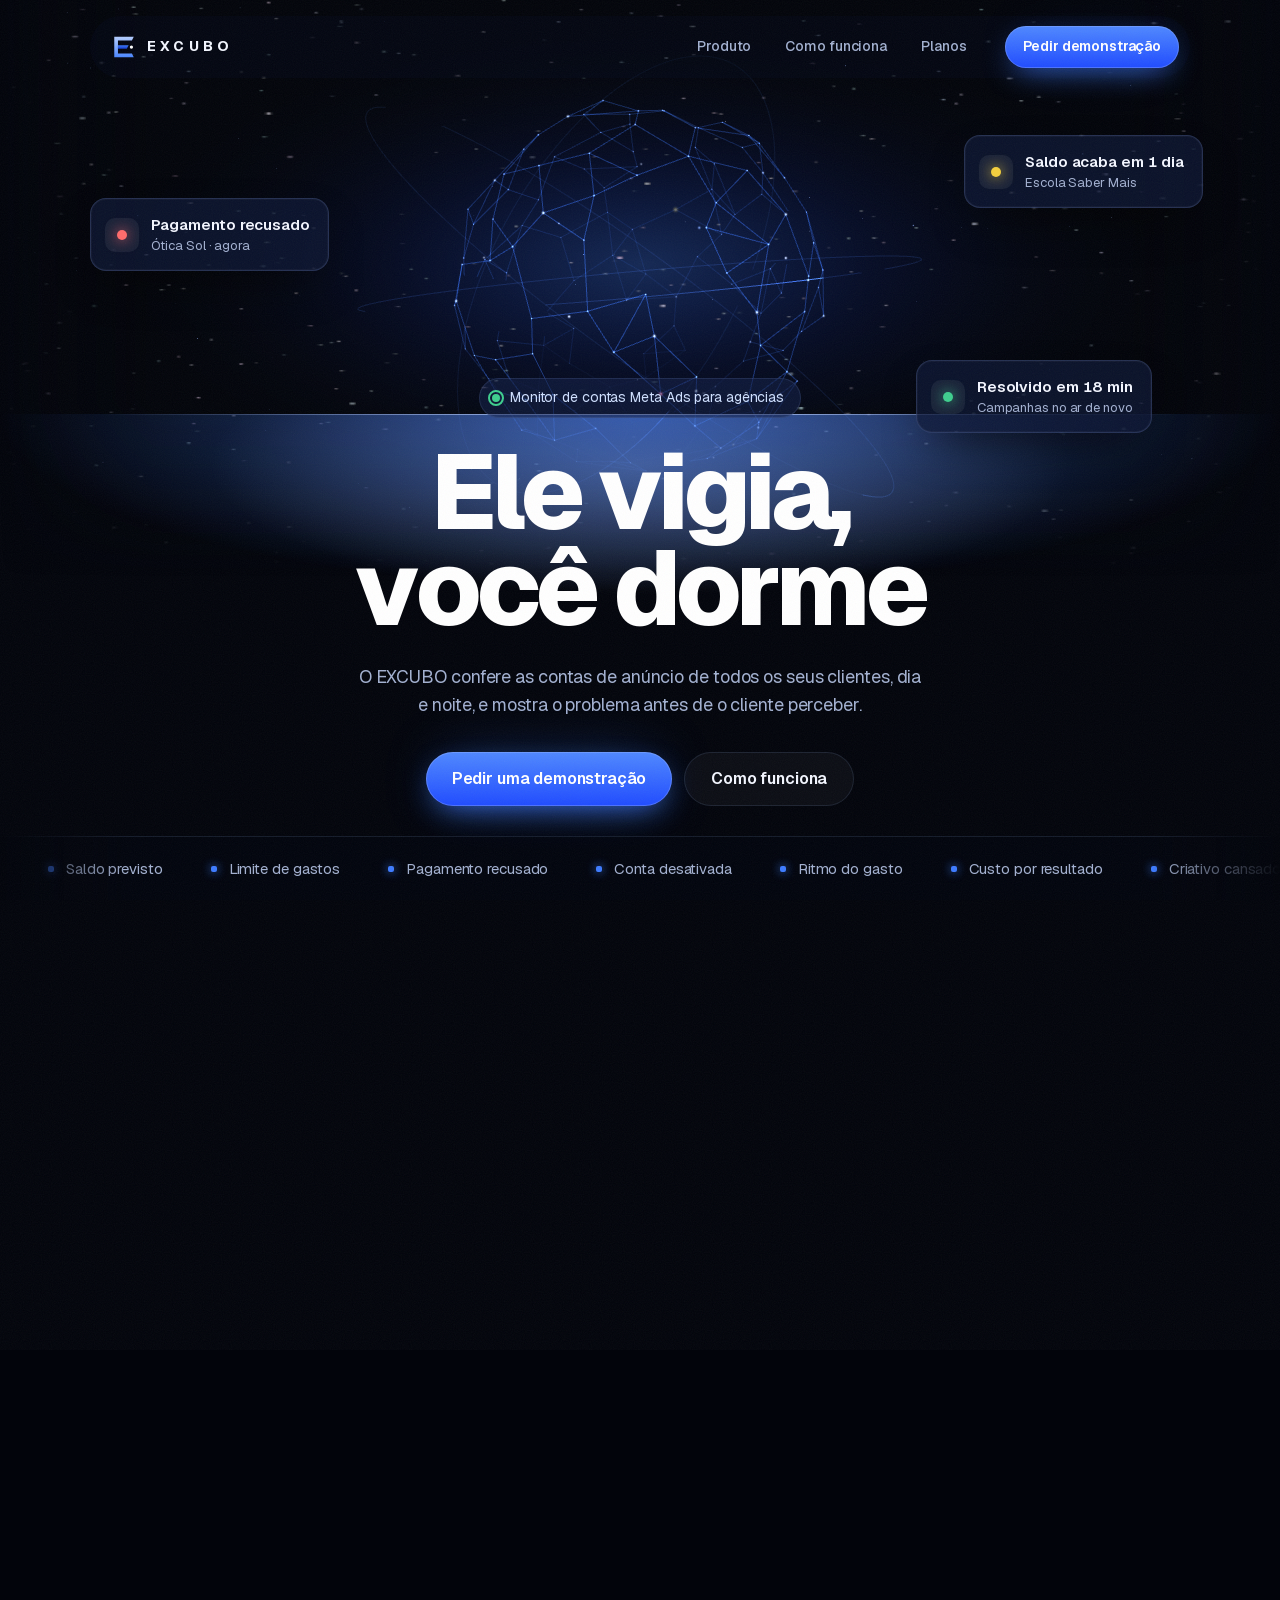
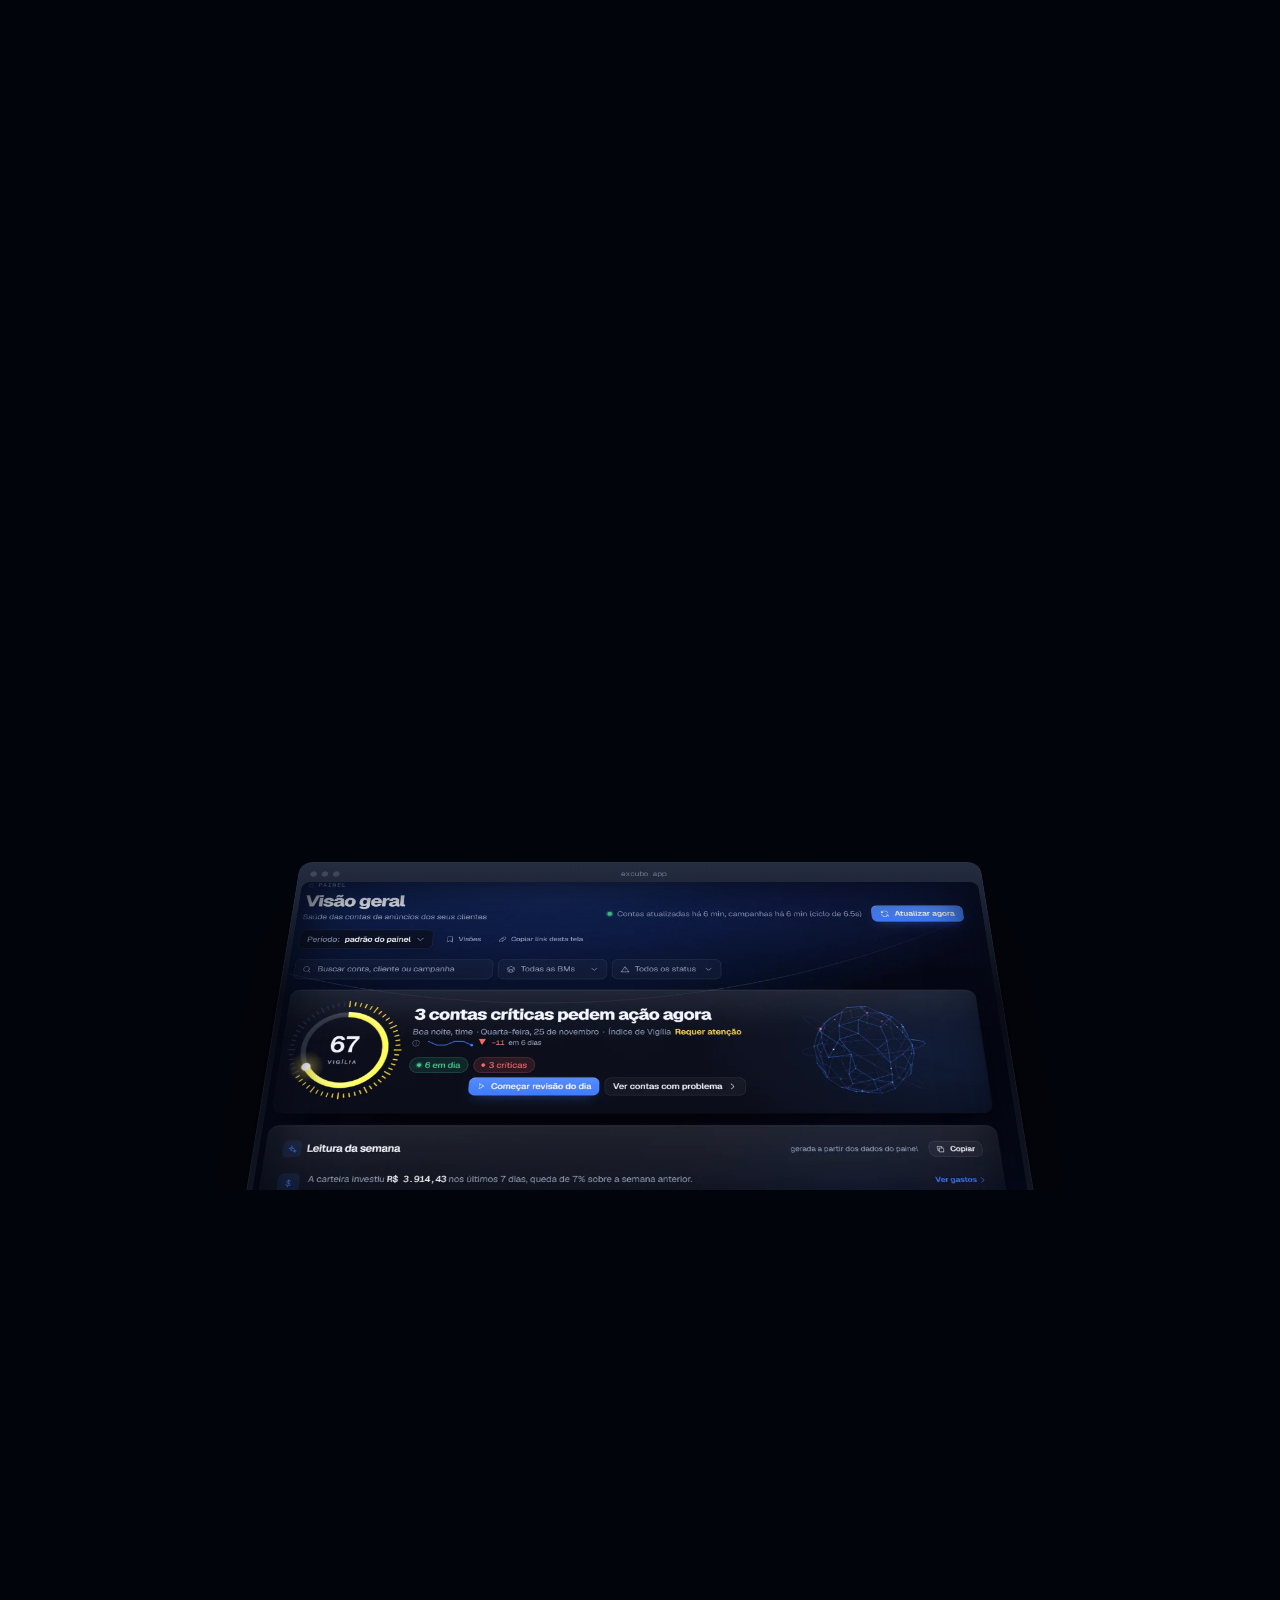
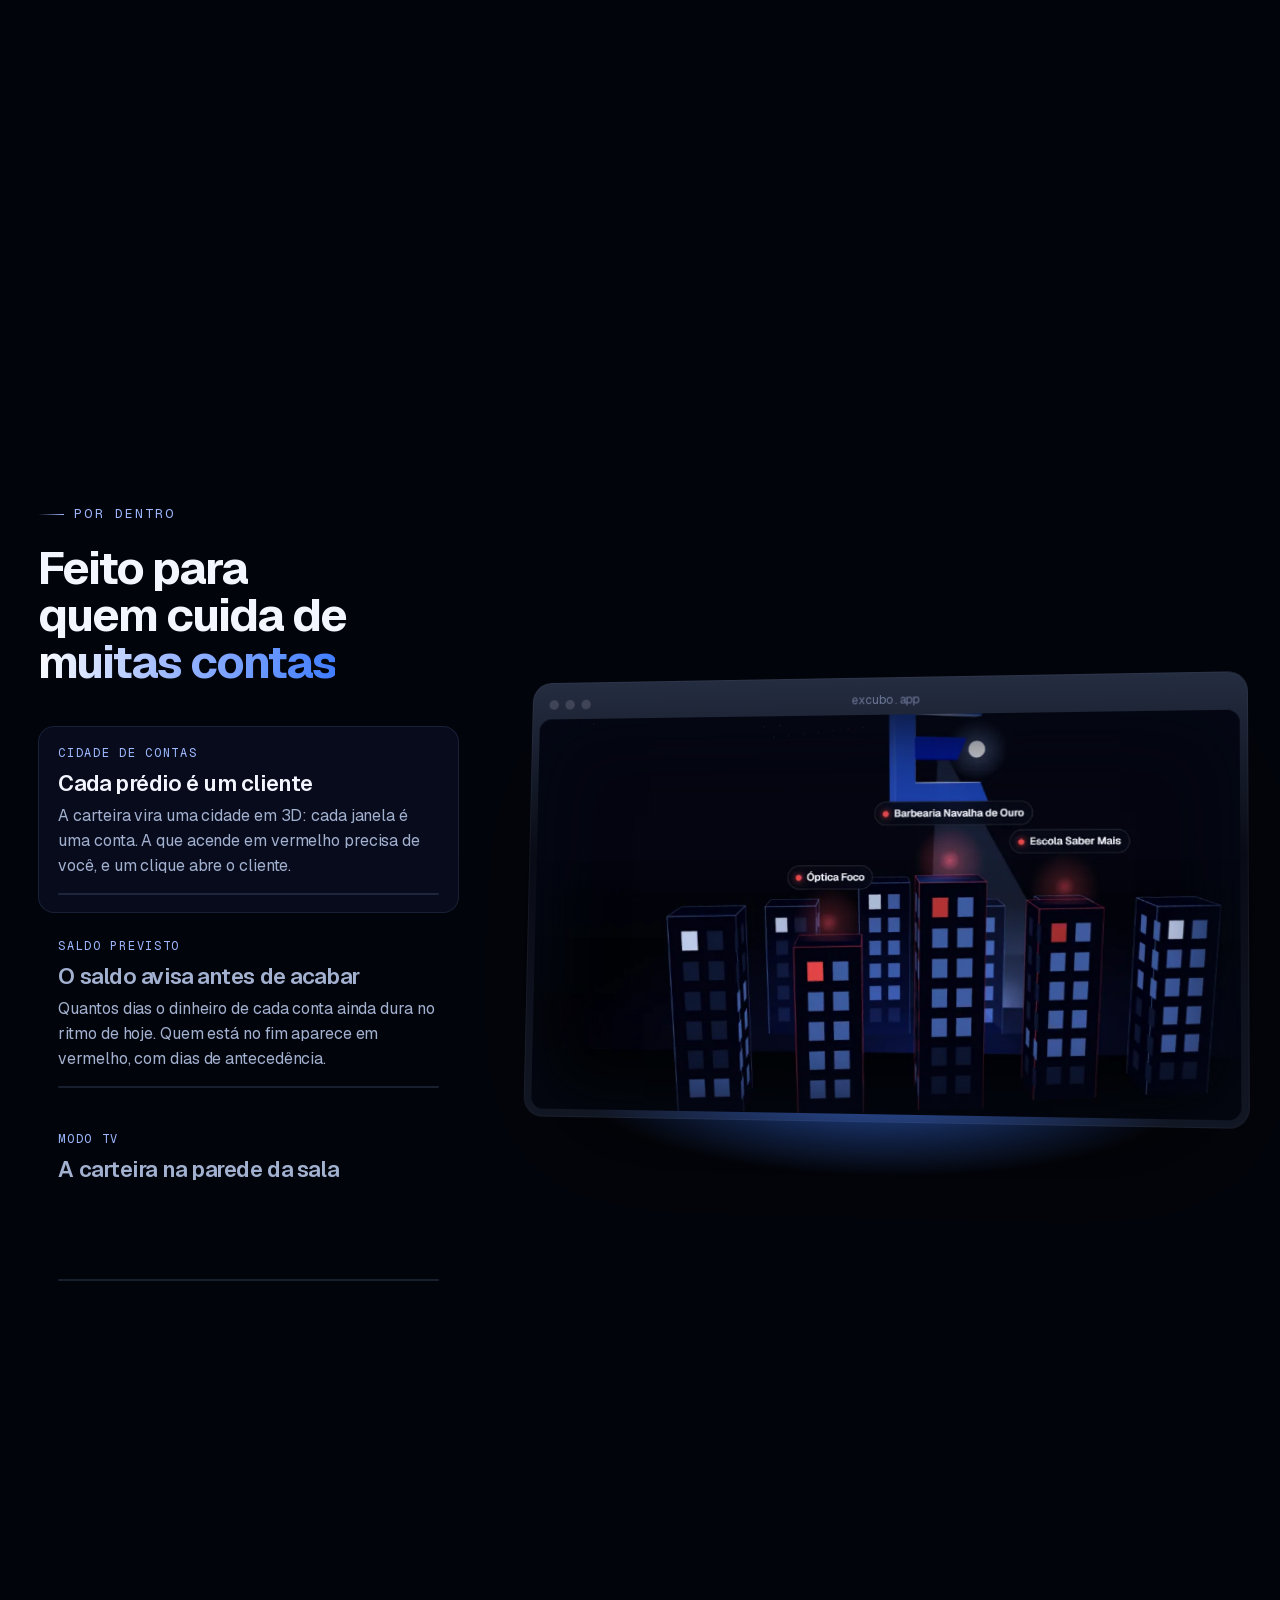
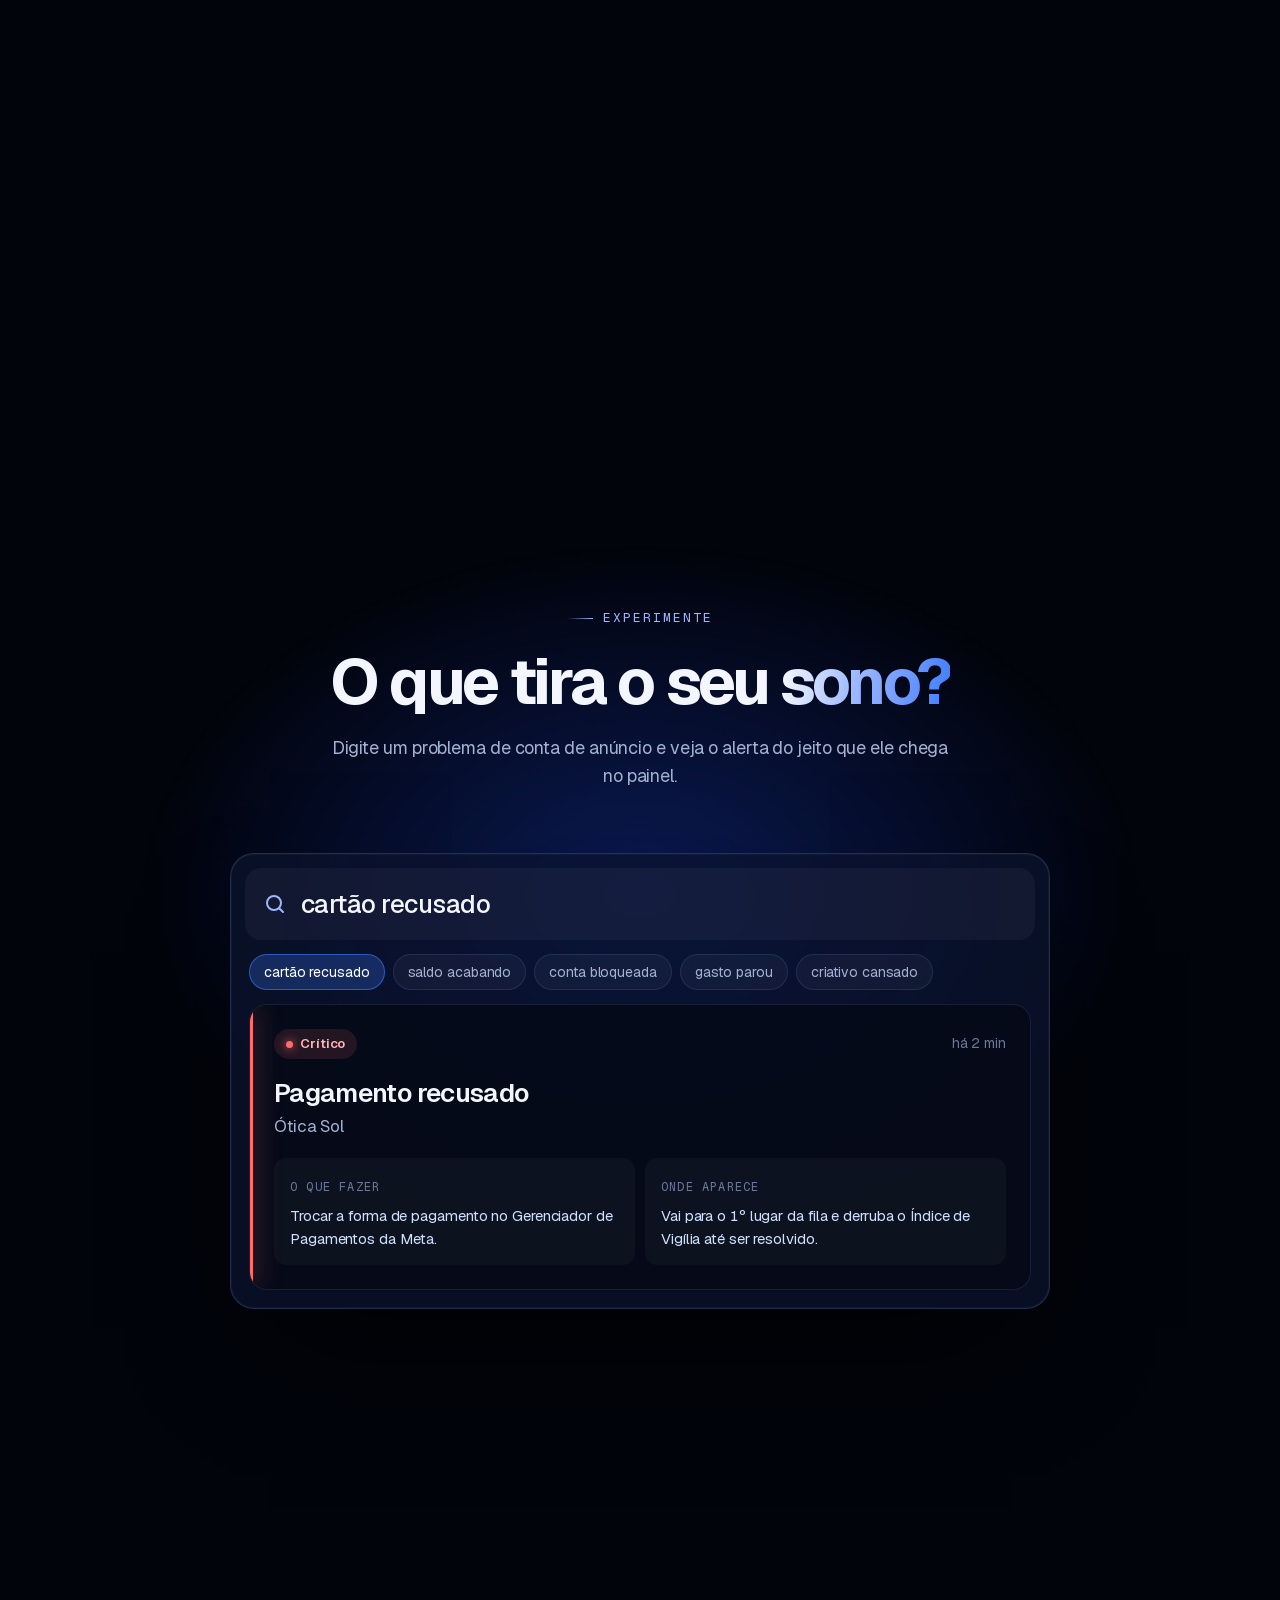
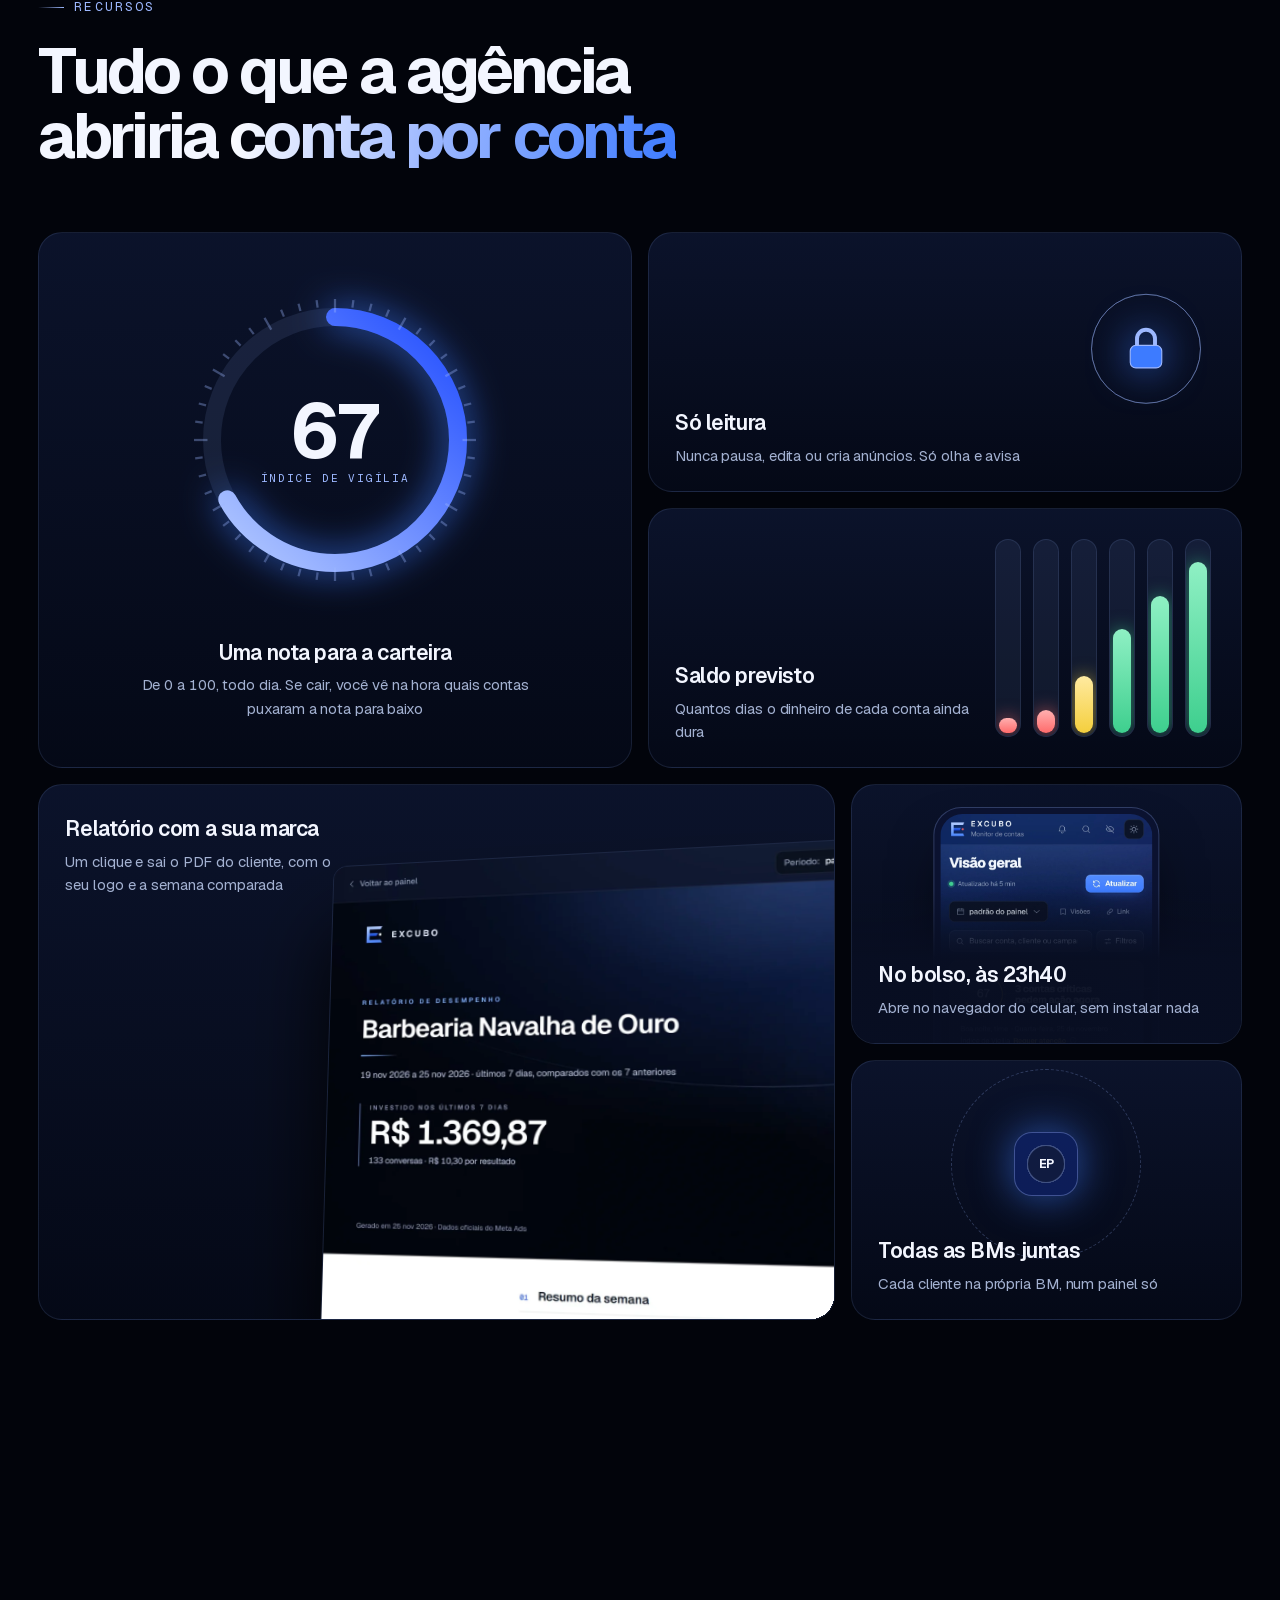
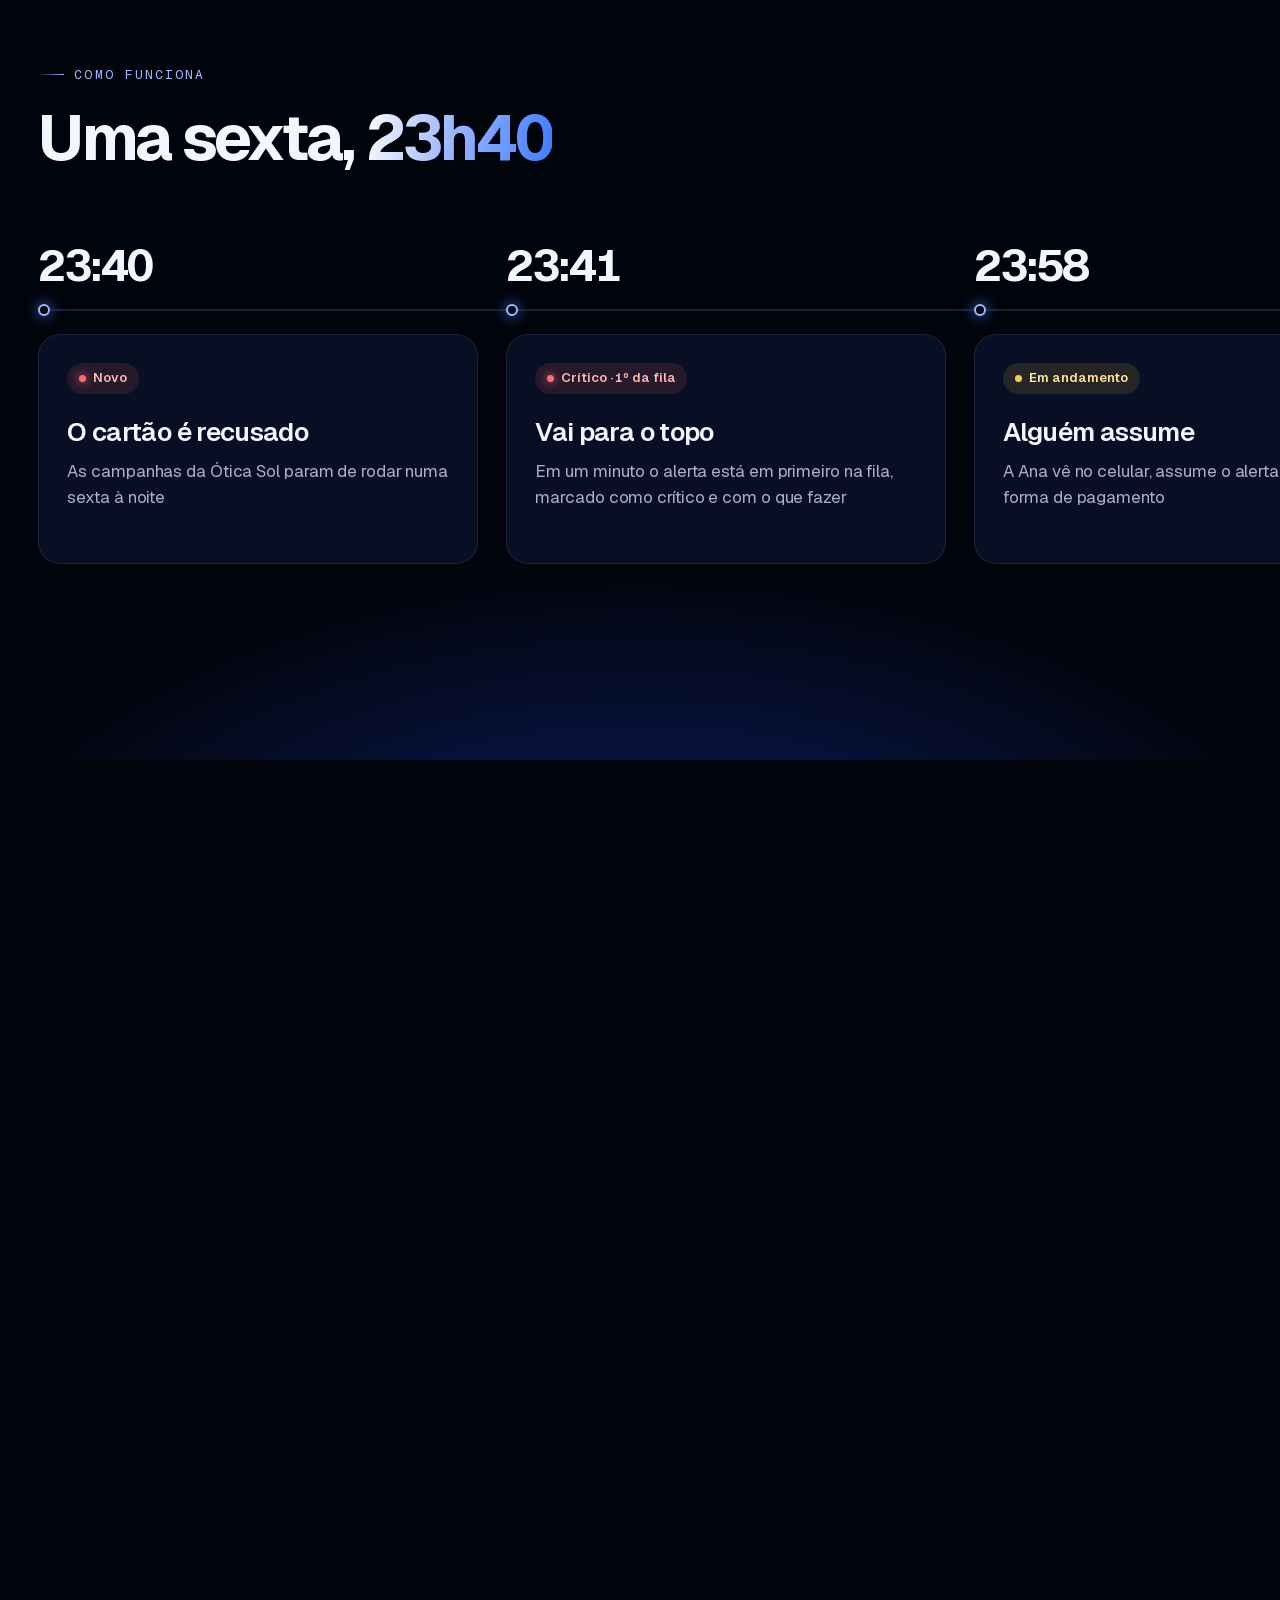
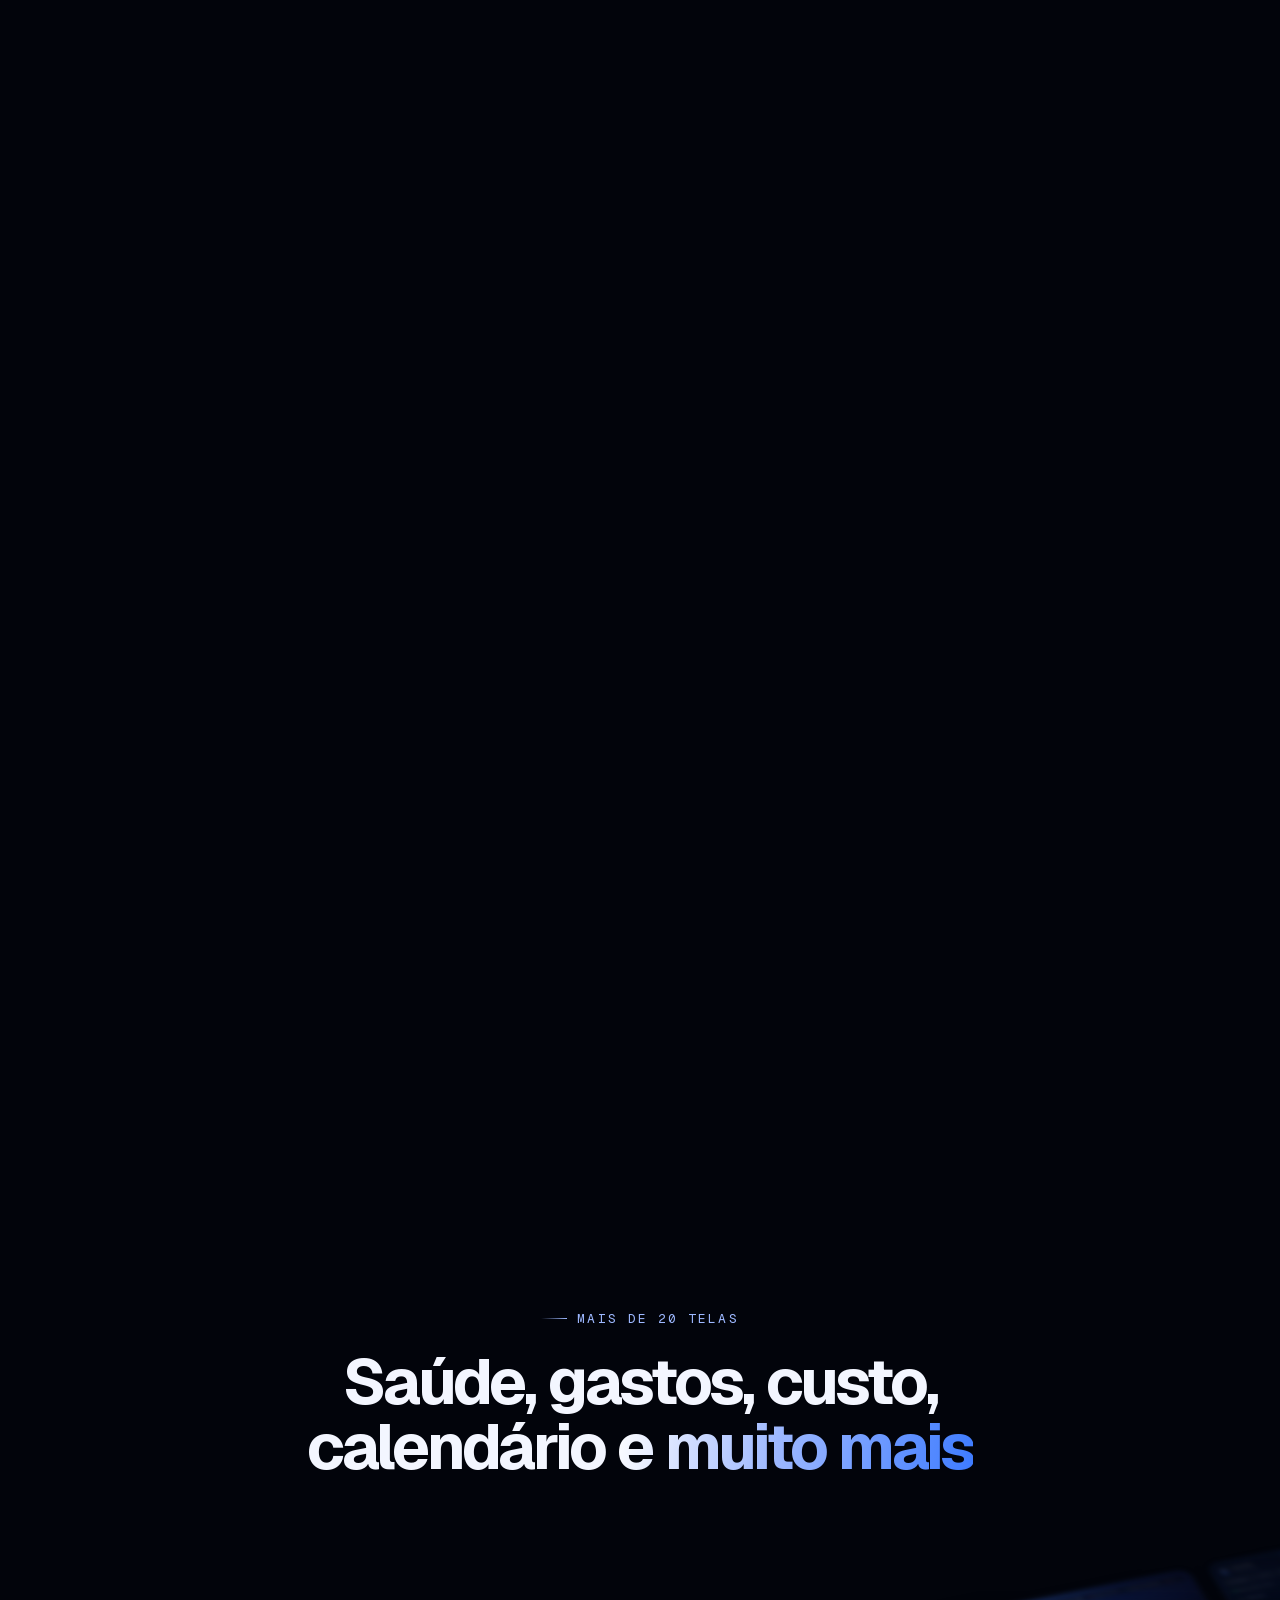
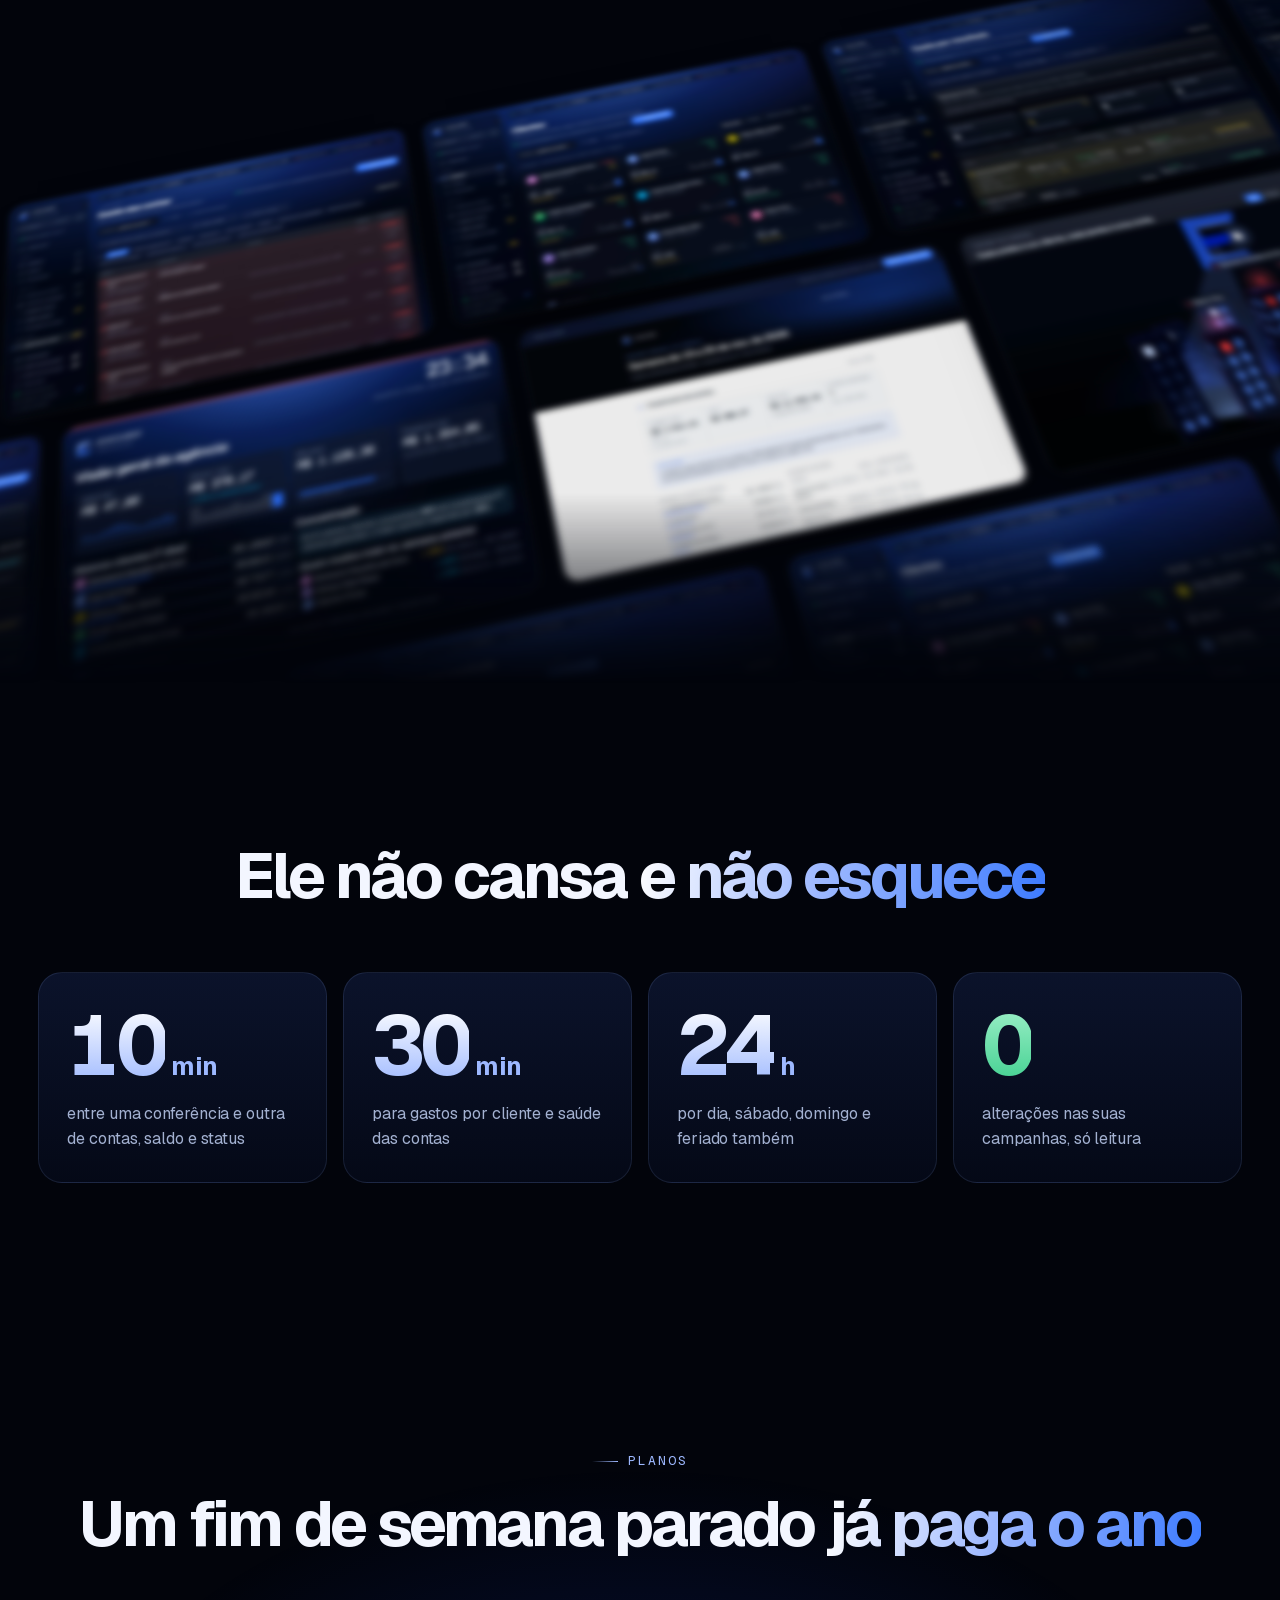
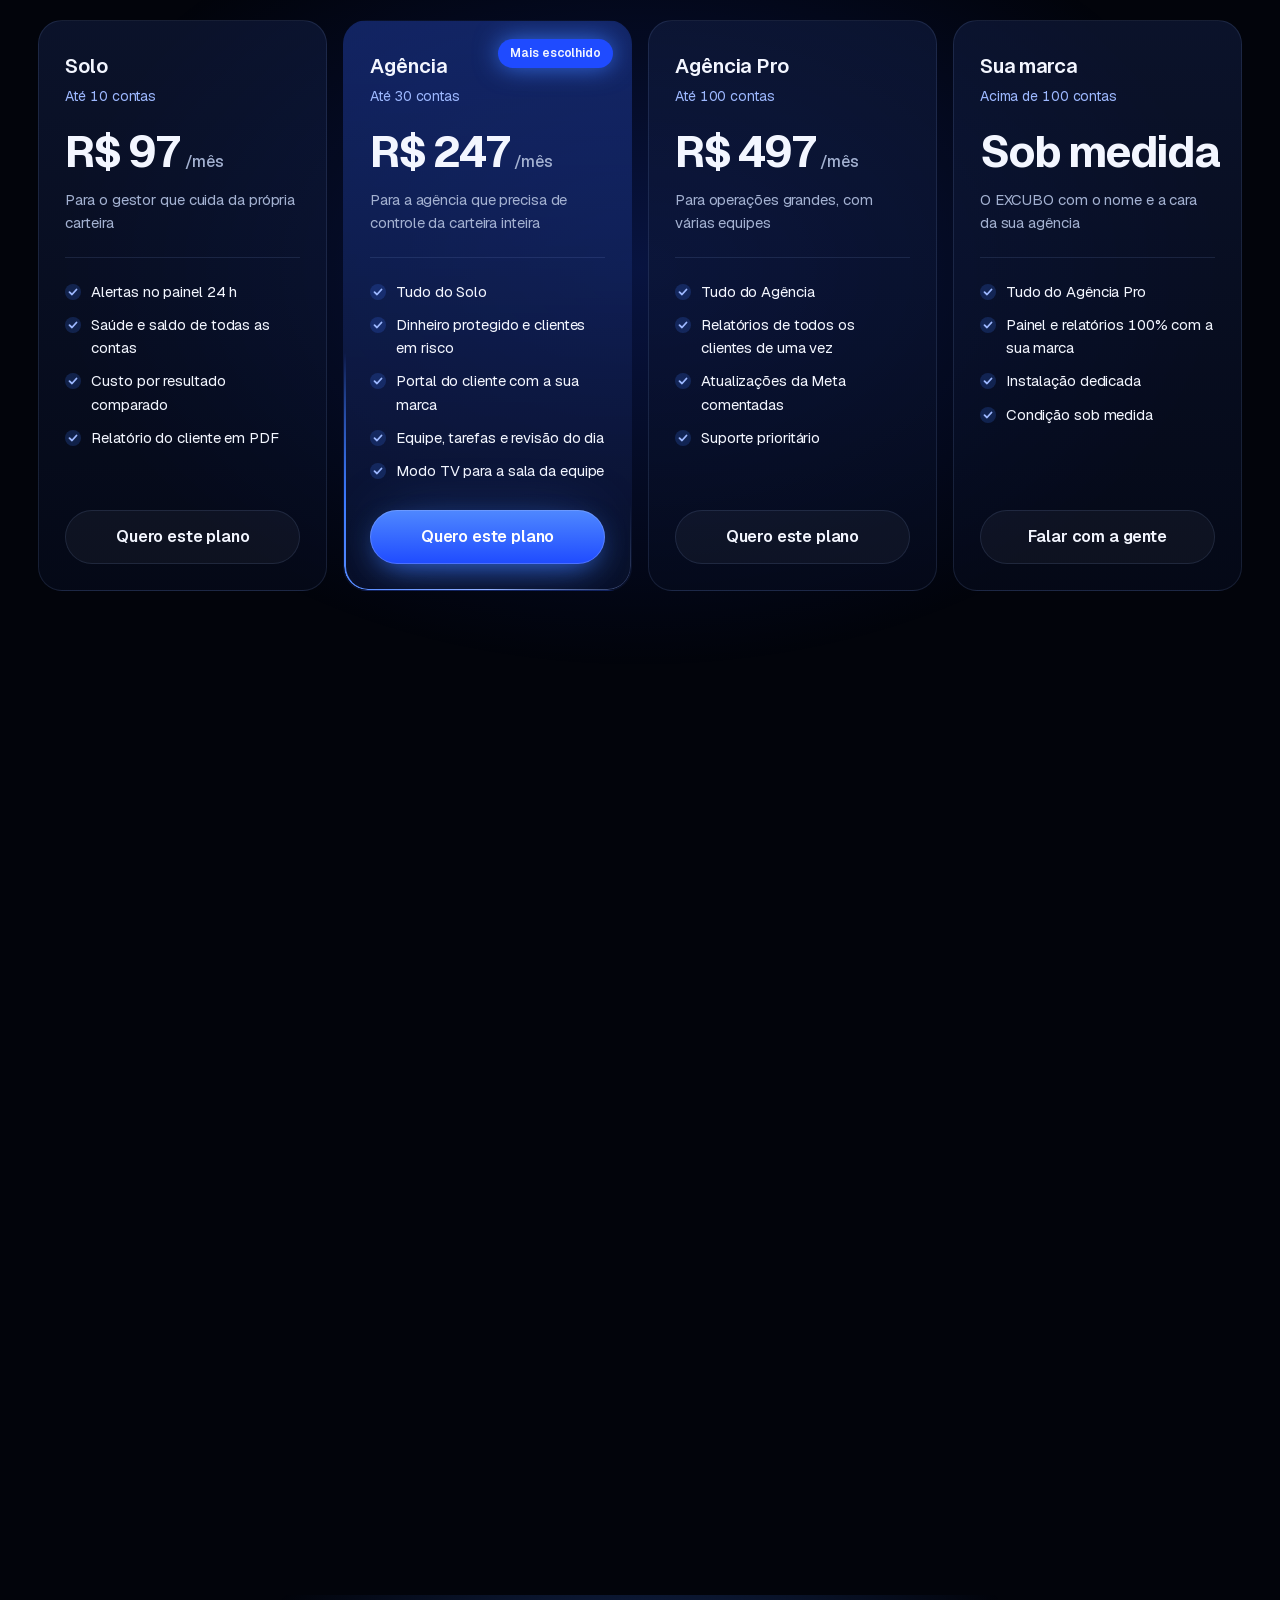
==== commit 4b5ad78d: "Pagina de vendas: videos em close e parede de telas desfocada (protecao contra copia) Co-Authored-By" ====
--- a/conheca/index.html
+++ b/conheca/index.html
@@ -1,7 +1,7 @@
-<!DOCTYPE html><html lang="pt-BR" class="__variable_8eaea4 __variable_07d42c __variable_81ca43" data-theme="dark"><head><script>window.EXCUBO_ESTATICO=1</script><meta charSet="utf-8"/><meta name="viewport" content="width=device-width, initial-scale=1, viewport-fit=cover"/><link rel="stylesheet" href="/_next/static/css/ec7a9737db77e510.css" data-precedence="next"/><link rel="stylesheet" href="/_next/static/css/900ec3e79c141514.css" data-precedence="next"/><link rel="stylesheet" href="/_next/static/css/97cf9b93e8e16a44.css" data-precedence="next"/><link rel="stylesheet" href="/_next/static/css/3b0ea53002681cbf.css" data-precedence="next"/><link rel="preload" as="script" fetchPriority="low" href="/_next/static/chunks/webpack-380a689c9d4ffa64.js"/><script src="/_next/static/chunks/4bd1b696-f785427dddbba9fb.js" async=""></script><script src="/_next/static/chunks/1255-5cd2fe06309409a0.js" async=""></script><script src="/_next/static/chunks/main-app-2164972e3d89d5d1.js" async=""></script><script src="/_next/static/chunks/app/layout-efc4d0b1fb2fd7ee.js" async=""></script><script src="/_next/static/chunks/app/error-cc340d1f54585553.js" async=""></script><script src="/_next/static/chunks/app/not-found-89865df3e8fac614.js" async=""></script><script src="/_next/static/chunks/app/conheca/page-9643d7ef2fc6f4fa.js" async=""></script><meta name="theme-color" content="#02040a"/><script>try{var t=localStorage.getItem('fc-theme');if(t!=='light'&&t!=='dark'){t=window.matchMedia&&window.matchMedia('(prefers-color-scheme: light)').matches?'light':'dark'}document.documentElement.setAttribute('data-theme',t)}catch(e){document.documentElement.setAttribute('data-theme','dark')}
+<!DOCTYPE html><html lang="pt-BR" class="__variable_8eaea4 __variable_07d42c __variable_81ca43" data-theme="dark"><head><script>window.EXCUBO_ESTATICO=1</script><meta charSet="utf-8"/><meta name="viewport" content="width=device-width, initial-scale=1, viewport-fit=cover"/><link rel="stylesheet" href="/_next/static/css/ec7a9737db77e510.css" data-precedence="next"/><link rel="stylesheet" href="/_next/static/css/f9b175c18b5f72a6.css" data-precedence="next"/><link rel="stylesheet" href="/_next/static/css/97cf9b93e8e16a44.css" data-precedence="next"/><link rel="stylesheet" href="/_next/static/css/4ef1777bc418de75.css" data-precedence="next"/><link rel="preload" as="script" fetchPriority="low" href="/_next/static/chunks/webpack-1ed0c6b71818a840.js"/><script src="/_next/static/chunks/4bd1b696-f785427dddbba9fb.js" async=""></script><script src="/_next/static/chunks/1255-b84741b894bb9354.js" async=""></script><script src="/_next/static/chunks/main-app-2164972e3d89d5d1.js" async=""></script><script src="/_next/static/chunks/app/layout-efc4d0b1fb2fd7ee.js" async=""></script><script src="/_next/static/chunks/app/error-cc340d1f54585553.js" async=""></script><script src="/_next/static/chunks/app/not-found-89865df3e8fac614.js" async=""></script><script src="/_next/static/chunks/app/conheca/page-a033b4756f11fbb6.js" async=""></script><meta name="theme-color" content="#02040a"/><script>try{var t=localStorage.getItem('fc-theme');if(t!=='light'&&t!=='dark'){t=window.matchMedia&&window.matchMedia('(prefers-color-scheme: light)').matches?'light':'dark'}document.documentElement.setAttribute('data-theme',t)}catch(e){document.documentElement.setAttribute('data-theme','dark')}
 try{var b=JSON.parse(localStorage.getItem('vg-branding')||'{}');var r=document.documentElement;if(b.accent&&b.accent.toLowerCase()!=='#3d7bff'){var av=(function(a){var b=/^#?([0-9a-f]{6})$/i.exec(a||"");if(!b)return null;var c=parseInt(b[1],16),d=c>>16&255,e=c>>8&255,f=255&c,g=function(a,b,c){return Math.round(a+(b-a)*c)},h=function(a){var b=a.toString(16);return b.length<2?"0"+b:b},i=function(a){return"#"+h(a[0])+h(a[1])+h(a[2])},j=function(a){return(a/=255)<=.03928?a/12.92:Math.pow((a+.055)/1.055,2.4)},k=function(a){return .2126*j(a[0])+.7152*j(a[1])+.0722*j(a[2])>.3?"#05070b":"#ffffff"},l=[d,e,f],m=[g(d,255,.16),g(e,255,.16),g(f,255,.16)],n=[g(d,0,.22),g(e,0,.22),g(f,0,.22)],o=[g(d,0,.36),g(e,0,.36),g(f,0,.36)];return{"--accent-dark":i(l),"--accent-dark-strong":i(m),"--accent-dark-on":k(l),"--accent-light":i(n),"--accent-light-strong":i(o),"--accent-light-on":k(n),"--color-brand-bright":"#"+b[1]}})(b.accent);if(av){r.setAttribute('data-accent','1');for(var k in av)r.style.setProperty(k,av[k])}}if(b.density==='compact')r.setAttribute('data-density','compact');if(b.motion==='off')r.setAttribute('data-motion','off');if(b.font==='public')r.setAttribute('data-font','public')}catch(e){}
 try{if(localStorage.getItem('vg-rail')==='mini')document.documentElement.setAttribute('data-rail','mini')}catch(e){}
 try{var gl=localStorage.getItem('vg-glass');if(localStorage.getItem('vg-id')!=='3'){localStorage.setItem('vg-id','3');localStorage.removeItem('vg-glass-claro');if(gl===null||gl==='cidade'||gl==='aurora'){gl=gl===null?null:'horizonte';if(gl)localStorage.setItem('vg-glass',gl)}else if(gl.indexOf('claro')===0){gl='claro-horizonte';localStorage.setItem('vg-glass',gl)}}if(gl===null){gl='horizonte';if(localStorage.getItem('fc-theme')===null)document.documentElement.setAttribute('data-theme','dark')}if(gl==='cidade'||gl==='aurora'||gl==='horizonte')document.documentElement.setAttribute('data-glass',gl);if(gl.indexOf('claro')===0){document.documentElement.setAttribute('data-glass',gl);document.documentElement.setAttribute('data-theme','light')}}catch(e){document.documentElement.setAttribute('data-glass','horizonte')}
 try{var hh=new Date().getHours();document.documentElement.setAttribute('data-hora',hh>=5&&hh<12?'manha':hh>=12&&hh<18?'tarde':'noite')}catch(e){}
-try{var pth=location.pathname;if(localStorage.getItem('fc-privacy')==='1'&&pth.indexOf('/relatorio')!==0&&pth.indexOf('/resumo')!==0)document.documentElement.setAttribute('data-privacy','1')}catch(e){}</script><script src="/_next/static/chunks/polyfills-42372ed130431b0a.js" noModule=""></script></head><body class="min-h-screen bg-bg font-sans text-ink antialiased"><div hidden=""><!--$?--><template id="B:0"></template><!--/$--></div><div class="vg-bg" aria-hidden="true"></div><div class="vx-page"><div class="vx-grain" aria-hidden="true"></div><header class="vx-nav "><a href="#topo" class="vx-brand" aria-label="EXCUBO, início"><svg width="26" height="26" viewBox="4 8 112 112" class="vg-mark-svg " aria-hidden="true" focusable="false"><defs><linearGradient id="_R_l5fiv5b_l" x1="0" y1="0" x2="0" y2="1"><stop offset="0" stop-color="#B4CDFF"></stop><stop offset="1" stop-color="#4A86FF"></stop></linearGradient><linearGradient id="_R_l5fiv5b_r" x1="0" y1="0" x2="0" y2="1"><stop offset="0" stop-color="#3D7BFF"></stop><stop offset="1" stop-color="#1238C9"></stop></linearGradient></defs><path d="M18 20L102 20L94 36L34 36L34 92L94 92L102 108L18 108Z" style="fill:var(--mk-l, url(#_R_l5fiv5b_l))"></path><path d="M34 56L80 56L72 72L34 72Z" style="fill:var(--mk-r, url(#_R_l5fiv5b_r))"></path><circle cx="92" cy="64" r="7" style="fill:var(--mk-d, #ffffff)"></circle></svg><span>EXCUBO</span></a><nav class="vx-links" aria-label="Seções"><a href="#por-dentro">Produto</a><a href="#como">Como funciona</a><a href="#planos">Planos</a></nav><a href="/" class="vx-btn vx-btn-primary vx-btn-sm">Ver o painel</a></header><main><section id="topo" class="vx-hero" data-scroll-track="true" aria-labelledby="vx-titulo"><div class="vx-hero-pin"><div class="vx-hero-scene"><!--$!--><template data-dgst="BAILOUT_TO_CLIENT_SIDE_RENDERING"></template><!--/$--></div><div class="vx-horizon" aria-hidden="true"></div><div class="vx-hero-cards" aria-hidden="true"><div class="vx-float vx-float-a" data-depth="16"><span class="vx-float-dot is-bad"></span><div><strong>Pagamento recusado</strong><span>Ótica Sol · agora</span></div></div><div class="vx-float vx-float-b" data-depth="26"><span class="vx-float-dot is-warn"></span><div><strong>Saldo acaba em 1 dia</strong><span>Escola Saber Mais</span></div></div><div class="vx-float vx-float-c" data-depth="16"><span class="vx-float-dot is-ok"></span><div><strong>Resolvido em 18 min</strong><span>Campanhas no ar de novo</span></div></div></div><div class="vx-hero-copy" data-hero-copy="true"><p class="vx-chip"><span class="vx-live"></span> Monitor de contas Meta Ads para agências</p><h1 id="vx-titulo" class="vx-hero-title" data-split="true">Ele vigia, você dorme</h1><p class="vx-hero-sub" data-fade="true">O EXCUBO confere as contas de anúncio de todos os seus clientes, dia e noite, e mostra o problema antes de o cliente perceber.</p><div class="vx-hero-actions" data-fade="true"><a href="/" class="vx-btn vx-btn-primary" data-magnetic="true">Ver o painel ao vivo</a><a href="#por-dentro" class="vx-btn vx-btn-ghost">Como funciona</a></div></div><div class="vx-marquee" aria-hidden="true"><div class="vx-marquee-track"><span><i></i> <!-- -->Saldo previsto</span><span><i></i> <!-- -->Limite de gastos</span><span><i></i> <!-- -->Pagamento recusado</span><span><i></i> <!-- -->Conta desativada</span><span><i></i> <!-- -->Ritmo do gasto</span><span><i></i> <!-- -->Custo por resultado</span><span><i></i> <!-- -->Criativo cansado</span><span><i></i> <!-- -->Todas as BMs</span><span><i></i> <!-- -->Relatório com a sua marca</span><span><i></i> <!-- -->Modo TV</span><span><i></i> <!-- -->Saldo previsto</span><span><i></i> <!-- -->Limite de gastos</span><span><i></i> <!-- -->Pagamento recusado</span><span><i></i> <!-- -->Conta desativada</span><span><i></i> <!-- -->Ritmo do gasto</span><span><i></i> <!-- -->Custo por resultado</span><span><i></i> <!-- -->Criativo cansado</span><span><i></i> <!-- -->Todas as BMs</span><span><i></i> <!-- -->Relatório com a sua marca</span><span><i></i> <!-- -->Modo TV</span></div></div></div></section><section id="por-dentro" class="vx-reveal" aria-labelledby="vx-reveal-h"><div class="vx-reveal-pin"><div class="vx-reveal-head" data-reveal-head="true"><p class="vx-kicker">O painel</p><h2 id="vx-reveal-h" class="vx-h2">A carteira inteira <span class="vx-grad">numa tela só</span></h2></div><div class="vx-reveal-stage"><div class="vx-reveal-screen" data-reveal-screen="true"><div class="vx-screen "><span class="vx-screen-glow" aria-hidden="true"></span><div class="vx-screen-bar" aria-hidden="true"><span></span><span></span><span></span><em>excubo.app</em></div><div class="vx-screen-body"><video class="vx-video " poster="/conheca/hq-inicio.webp" muted="" loop="" playsInline="" preload="none" aria-label="Vídeo do painel: a Visão geral com o Índice de Vigília e as contas críticas"></video></div></div></div></div></div></section><section class="vx-story" data-story="3" aria-labelledby="vx-story-h"><div class="vx-story-pin"><div class="vx-story-left"><p class="vx-kicker">Por dentro</p><h2 id="vx-story-h" class="vx-h2 vx-story-h">Feito para quem cuida de <span class="vx-grad">muitas contas</span></h2><ol class="vx-story-list"><li class="is-on"><button type="button" data-story-go="0"><span class="vx-story-name">Cidade de contas</span><span class="vx-story-title">Cada prédio é um cliente</span><span class="vx-story-text">A carteira vira uma cidade em 3D: cada janela é uma conta. A que acende em vermelho precisa de você, e um clique abre o cliente.</span><span class="vx-story-bar" aria-hidden="true"><span data-story-bar="0"></span></span></button></li><li class=""><button type="button" data-story-go="1"><span class="vx-story-name">Saldo previsto</span><span class="vx-story-title">O saldo avisa antes de acabar</span><span class="vx-story-text">Quantos dias o dinheiro de cada conta ainda dura no ritmo de hoje. Quem está no fim aparece em vermelho, com dias de antecedência.</span><span class="vx-story-bar" aria-hidden="true"><span data-story-bar="1"></span></span></button></li><li class=""><button type="button" data-story-go="2"><span class="vx-story-name">Modo TV</span><span class="vx-story-title">A carteira na parede da sala</span><span class="vx-story-text">Uma tela cheia que passa sozinha pelos números da agência. A equipe inteira vê o mesmo alerta na mesma hora.</span><span class="vx-story-bar" aria-hidden="true"><span data-story-bar="2"></span></span></button></li></ol></div><div class="vx-story-right"><div class="vx-screen "><span class="vx-screen-glow" aria-hidden="true"></span><div class="vx-screen-bar" aria-hidden="true"><span></span><span></span><span></span><em>excubo.app</em></div><div class="vx-screen-body"><div class="vx-story-media is-on"><video class="vx-video " poster="/conheca/hq-cidade.webp" muted="" loop="" playsInline="" preload="none" aria-label="Vídeo do painel: Cidade de contas"></video></div><div class="vx-story-media "><video class="vx-video " poster="/conheca/hq-saldo.webp" muted="" loop="" playsInline="" preload="none" aria-label="Vídeo do painel: Saldo previsto"></video></div><div class="vx-story-media "><video class="vx-video " poster="/conheca/hq-tv.webp" muted="" loop="" playsInline="" preload="none" aria-label="Vídeo do painel: Modo TV"></video></div></div></div></div></div></section><section class="vx-cmd-sec" aria-labelledby="vx-cmd-h"><div class="vx-sec-head vx-center" data-up="true"><p class="vx-kicker">Experimente</p><h2 id="vx-cmd-h" class="vx-h2">O que tira o seu <span class="vx-grad">sono?</span></h2><p class="vx-lead">Digite um problema de conta de anúncio e veja o alerta do jeito que ele chega no painel.</p></div><div class="vx-cmd" data-up="true" data-glow="true"><label class="vx-cmd-input"><svg viewBox="0 0 24 24" aria-hidden="true"><circle cx="11" cy="11" r="7" fill="none" stroke="currentColor" stroke-width="2"></circle><path d="m20 20-3.5-3.5" stroke="currentColor" stroke-width="2" stroke-linecap="round"></path></svg><input spellCheck="false" maxLength="40" aria-label="Digite o problema" placeholder="Ex.: cartão recusado" value="cartão recusado"/></label><div class="vx-cmd-chips"><button type="button" class="is-on">cartão recusado</button><button type="button" class="">saldo acabando</button><button type="button" class="">conta bloqueada</button><button type="button" class="">gasto parou</button><button type="button" class="">criativo cansado</button></div><div class="vx-cmd-out" aria-live="polite"><div class="vx-alert is-bad"><div class="vx-alert-head"><span class="vx-badge is-bad"><i></i> <!-- -->Crítico</span><span class="vx-alert-since">há 2 min</span></div><div class="vx-alert-title">Pagamento recusado</div><div class="vx-alert-client">Ótica Sol</div><div class="vx-alert-grid"><div><span>O que fazer</span><p>Trocar a forma de pagamento no Gerenciador de Pagamentos da Meta.</p></div><div><span>Onde aparece</span><p>Vai para o 1º lugar da fila e derruba o Índice de Vigília até ser resolvido.</p></div></div></div></div></div></section><section class="vx-bento-sec" aria-labelledby="vx-bento-h"><div class="vx-sec-head" data-up="true"><p class="vx-kicker">Recursos</p><h2 id="vx-bento-h" class="vx-h2">Tudo o que a agência abriria <span class="vx-grad">conta por conta</span></h2></div><div class="vx-bento" data-stagger="true"><article class="vx-tile vx-t-gauge" data-glow="true"><div class="vx-gauge" aria-hidden="true"><svg viewBox="0 0 200 200"><defs><linearGradient id="vxg" x1="0" y1="0" x2="1" y2="1"><stop offset="0" stop-color="#b9ceff"></stop><stop offset="1" stop-color="#1f4bff"></stop></linearGradient></defs><circle cx="100" cy="100" r="82" class="vx-gauge-track"></circle><circle cx="100" cy="100" r="82" class="vx-gauge-arc" data-gauge="true" stroke="url(#vxg)"></circle><line x1="100" y1="6" x2="100" y2="15" transform="rotate(0 100 100)" class="vx-gauge-tick"></line><line x1="100" y1="6" x2="100" y2="11" transform="rotate(7.5 100 100)" class="vx-gauge-tick"></line><line x1="100" y1="6" x2="100" y2="11" transform="rotate(15 100 100)" class="vx-gauge-tick"></line><line x1="100" y1="6" x2="100" y2="11" transform="rotate(22.5 100 100)" class="vx-gauge-tick"></line><line x1="100" y1="6" x2="100" y2="15" transform="rotate(30 100 100)" class="vx-gauge-tick"></line><line x1="100" y1="6" x2="100" y2="11" transform="rotate(37.5 100 100)" class="vx-gauge-tick"></line><line x1="100" y1="6" x2="100" y2="11" transform="rotate(45 100 100)" class="vx-gauge-tick"></line><line x1="100" y1="6" x2="100" y2="11" transform="rotate(52.5 100 100)" class="vx-gauge-tick"></line><line x1="100" y1="6" x2="100" y2="15" transform="rotate(60 100 100)" class="vx-gauge-tick"></line><line x1="100" y1="6" x2="100" y2="11" transform="rotate(67.5 100 100)" class="vx-gauge-tick"></line><line x1="100" y1="6" x2="100" y2="11" transform="rotate(75 100 100)" class="vx-gauge-tick"></line><line x1="100" y1="6" x2="100" y2="11" transform="rotate(82.5 100 100)" class="vx-gauge-tick"></line><line x1="100" y1="6" x2="100" y2="15" transform="rotate(90 100 100)" class="vx-gauge-tick"></line><line x1="100" y1="6" x2="100" y2="11" transform="rotate(97.5 100 100)" class="vx-gauge-tick"></line><line x1="100" y1="6" x2="100" y2="11" transform="rotate(105 100 100)" class="vx-gauge-tick"></line><line x1="100" y1="6" x2="100" y2="11" transform="rotate(112.5 100 100)" class="vx-gauge-tick"></line><line x1="100" y1="6" x2="100" y2="15" transform="rotate(120 100 100)" class="vx-gauge-tick"></line><line x1="100" y1="6" x2="100" y2="11" transform="rotate(127.5 100 100)" class="vx-gauge-tick"></line><line x1="100" y1="6" x2="100" y2="11" transform="rotate(135 100 100)" class="vx-gauge-tick"></line><line x1="100" y1="6" x2="100" y2="11" transform="rotate(142.5 100 100)" class="vx-gauge-tick"></line><line x1="100" y1="6" x2="100" y2="15" transform="rotate(150 100 100)" class="vx-gauge-tick"></line><line x1="100" y1="6" x2="100" y2="11" transform="rotate(157.5 100 100)" class="vx-gauge-tick"></line><line x1="100" y1="6" x2="100" y2="11" transform="rotate(165 100 100)" class="vx-gauge-tick"></line><line x1="100" y1="6" x2="100" y2="11" transform="rotate(172.5 100 100)" class="vx-gauge-tick"></line><line x1="100" y1="6" x2="100" y2="15" transform="rotate(180 100 100)" class="vx-gauge-tick"></line><line x1="100" y1="6" x2="100" y2="11" transform="rotate(187.5 100 100)" class="vx-gauge-tick"></line><line x1="100" y1="6" x2="100" y2="11" transform="rotate(195 100 100)" class="vx-gauge-tick"></line><line x1="100" y1="6" x2="100" y2="11" transform="rotate(202.5 100 100)" class="vx-gauge-tick"></line><line x1="100" y1="6" x2="100" y2="15" transform="rotate(210 100 100)" class="vx-gauge-tick"></line><line x1="100" y1="6" x2="100" y2="11" transform="rotate(217.5 100 100)" class="vx-gauge-tick"></line><line x1="100" y1="6" x2="100" y2="11" transform="rotate(225 100 100)" class="vx-gauge-tick"></line><line x1="100" y1="6" x2="100" y2="11" transform="rotate(232.5 100 100)" class="vx-gauge-tick"></line><line x1="100" y1="6" x2="100" y2="15" transform="rotate(240 100 100)" class="vx-gauge-tick"></line><line x1="100" y1="6" x2="100" y2="11" transform="rotate(247.5 100 100)" class="vx-gauge-tick"></line><line x1="100" y1="6" x2="100" y2="11" transform="rotate(255 100 100)" class="vx-gauge-tick"></line><line x1="100" y1="6" x2="100" y2="11" transform="rotate(262.5 100 100)" class="vx-gauge-tick"></line><line x1="100" y1="6" x2="100" y2="15" transform="rotate(270 100 100)" class="vx-gauge-tick"></line><line x1="100" y1="6" x2="100" y2="11" transform="rotate(277.5 100 100)" class="vx-gauge-tick"></line><line x1="100" y1="6" x2="100" y2="11" transform="rotate(285 100 100)" class="vx-gauge-tick"></line><line x1="100" y1="6" x2="100" y2="11" transform="rotate(292.5 100 100)" class="vx-gauge-tick"></line><line x1="100" y1="6" x2="100" y2="15" transform="rotate(300 100 100)" class="vx-gauge-tick"></line><line x1="100" y1="6" x2="100" y2="11" transform="rotate(307.5 100 100)" class="vx-gauge-tick"></line><line x1="100" y1="6" x2="100" y2="11" transform="rotate(315 100 100)" class="vx-gauge-tick"></line><line x1="100" y1="6" x2="100" y2="11" transform="rotate(322.5 100 100)" class="vx-gauge-tick"></line><line x1="100" y1="6" x2="100" y2="15" transform="rotate(330 100 100)" class="vx-gauge-tick"></line><line x1="100" y1="6" x2="100" y2="11" transform="rotate(337.5 100 100)" class="vx-gauge-tick"></line><line x1="100" y1="6" x2="100" y2="11" transform="rotate(345 100 100)" class="vx-gauge-tick"></line><line x1="100" y1="6" x2="100" y2="11" transform="rotate(352.5 100 100)" class="vx-gauge-tick"></line></svg><div class="vx-gauge-num"><span data-count="67">67</span><small>Índice de Vigília</small></div></div><div class="vx-tile-cap"><h3>Uma nota para a carteira</h3><p>De 0 a 100, todo dia. Se cair, você vê na hora quais contas puxaram a nota para baixo</p></div></article><article class="vx-tile vx-t-lock" data-glow="true"><div class="vx-lock" aria-hidden="true"><span class="vx-lock-ring"></span><span class="vx-lock-ring"></span><svg viewBox="0 0 48 48"><rect x="10" y="21" width="28" height="20" rx="5"></rect><path d="M16 21v-6a8 8 0 0 1 16 0v6" fill="none" stroke-width="3.5"></path></svg></div><div class="vx-tile-cap"><h3>Só leitura</h3><p>Nunca pausa, edita ou cria anúncios. Só olha e avisa</p></div></article><article class="vx-tile vx-t-tubes" data-glow="true"><div class="vx-tubes" aria-hidden="true"><span style="--h:0.08" class="is-bad"><i></i></span><span style="--h:0.12" class="is-bad"><i></i></span><span style="--h:0.3" class="is-warn"><i></i></span><span style="--h:0.55" class=""><i></i></span><span style="--h:0.72" class=""><i></i></span><span style="--h:0.9" class=""><i></i></span></div><div class="vx-tile-cap"><h3>Saldo previsto</h3><p>Quantos dias o dinheiro de cada conta ainda dura</p></div></article><article class="vx-tile vx-t-report" data-glow="true"><div class="vx-tile-cap"><h3>Relatório com a sua marca</h3><p>Um clique e sai o PDF do cliente, com o seu logo e a semana comparada</p></div><div class="vx-report-pic"><img src="/conheca/relatorio.webp" alt="Capa do relatório do cliente gerado pelo EXCUBO" loading="lazy" width="2000" height="1250"/></div></article><article class="vx-tile vx-t-phone" data-glow="true"><div class="vx-phone"><img src="/conheca/celular.webp" alt="O painel do EXCUBO aberto no celular" loading="lazy" width="1170" height="2532"/></div><div class="vx-tile-cap"><h3>No bolso, às 23h40</h3><p>Abre no navegador do celular, sem instalar nada</p></div></article><article class="vx-tile vx-t-bms" data-glow="true"><div class="vx-orbit" aria-hidden="true"><span class="vx-orbit-core"><svg width="34" height="34" viewBox="4 8 112 112" class="vg-mark-svg " aria-hidden="true" focusable="false"><defs><linearGradient id="_R_bkllfiv5b_l" x1="0" y1="0" x2="0" y2="1"><stop offset="0" stop-color="#B4CDFF"></stop><stop offset="1" stop-color="#4A86FF"></stop></linearGradient><linearGradient id="_R_bkllfiv5b_r" x1="0" y1="0" x2="0" y2="1"><stop offset="0" stop-color="#3D7BFF"></stop><stop offset="1" stop-color="#1238C9"></stop></linearGradient></defs><path d="M18 20L102 20L94 36L34 36L34 92L94 92L102 108L18 108Z" style="fill:var(--mk-l, url(#_R_bkllfiv5b_l))"></path><path d="M34 56L80 56L72 72L34 72Z" style="fill:var(--mk-r, url(#_R_bkllfiv5b_r))"></path><circle cx="92" cy="64" r="7" style="fill:var(--mk-d, #ffffff)"></circle></svg></span><span class="vx-orbit-dot" style="--k:0">OS</span><span class="vx-orbit-dot" style="--k:1">BN</span><span class="vx-orbit-dot" style="--k:2">AP</span><span class="vx-orbit-dot" style="--k:3">CV</span><span class="vx-orbit-dot" style="--k:4">SA</span><span class="vx-orbit-dot" style="--k:5">EP</span></div><div class="vx-tile-cap"><h3>Todas as BMs juntas</h3><p>Cada cliente na própria BM, num painel só</p></div></article></div></section><section id="como" class="vx-night" aria-labelledby="vx-night-h"><div class="vx-night-pin"><div class="vx-night-sky" data-night-sky="true" aria-hidden="true"></div><div class="vx-night-head"><p class="vx-kicker">Como funciona</p><h2 id="vx-night-h" class="vx-h2">Uma sexta, <span class="vx-grad">23h40</span></h2></div><div class="vx-night-track" data-night-track="true"><div class="vx-night-line" aria-hidden="true"><span data-night-line="true"></span></div><article class="vx-night-card"><div class="vx-night-time">23:40</div><div class="vx-night-box is-bad"><span class="vx-badge is-bad"><i></i> <!-- -->Novo</span><h3>O cartão é recusado</h3><p>As campanhas da Ótica Sol param de rodar numa sexta à noite</p></div></article><article class="vx-night-card"><div class="vx-night-time">23:41</div><div class="vx-night-box is-bad"><span class="vx-badge is-bad"><i></i> <!-- -->Crítico · 1º da fila</span><h3>Vai para o topo</h3><p>Em um minuto o alerta está em primeiro na fila, marcado como crítico e com o que fazer</p></div></article><article class="vx-night-card"><div class="vx-night-time">23:58</div><div class="vx-night-box is-warn"><span class="vx-badge is-warn"><i></i> <!-- -->Em andamento</span><h3>Alguém assume</h3><p>A Ana vê no celular, assume o alerta e troca a forma de pagamento</p></div></article><article class="vx-night-card"><div class="vx-night-time">00:12</div><div class="vx-night-box is-ok"><span class="vx-badge is-ok"><i></i> <!-- -->Resolvido</span><h3>O cliente nem soube</h3><p>Campanhas no ar de novo antes da meia-noite e quinze, e a segunda começa normal</p></div></article></div></div></section><section class="vx-wall-sec" aria-labelledby="vx-wall-h"><div class="vx-sec-head vx-center" data-up="true"><p class="vx-kicker">Mais de 20 telas</p><h2 id="vx-wall-h" class="vx-h2">Saúde, gastos, custo, calendário <span class="vx-grad">e muito mais</span></h2></div><div class="vx-wall"><div class="vx-wall-plane" data-wall="true"><div class="vx-wall-row is-left"><img src="/conheca/saude.webp" alt="Tela do painel: Saúde das contas" loading="lazy" width="2000" height="1250"/><img src="/conheca/clientes.webp" alt="Tela do painel: Clientes" loading="lazy" width="2000" height="1250"/><img src="/conheca/custo.webp" alt="Tela do painel: Custo por resultado" loading="lazy" width="2000" height="1250"/><img src="/conheca/gastos.webp" alt="Tela do painel: Gastos por cliente" loading="lazy" width="2000" height="1250"/><img src="/conheca/saude.webp" alt="" loading="lazy" width="2000" height="1250"/><img src="/conheca/clientes.webp" alt="" loading="lazy" width="2000" height="1250"/><img src="/conheca/custo.webp" alt="" loading="lazy" width="2000" height="1250"/><img src="/conheca/gastos.webp" alt="" loading="lazy" width="2000" height="1250"/><img src="/conheca/saude.webp" alt="" loading="lazy" width="2000" height="1250"/><img src="/conheca/clientes.webp" alt="" loading="lazy" width="2000" height="1250"/><img src="/conheca/custo.webp" alt="" loading="lazy" width="2000" height="1250"/><img src="/conheca/gastos.webp" alt="" loading="lazy" width="2000" height="1250"/></div><div class="vx-wall-row is-right"><img src="/conheca/calendario.webp" alt="Tela do painel: Calendário" loading="lazy" width="2000" height="1250"/><img src="/conheca/tv.webp" alt="Tela do painel: Modo TV" loading="lazy" width="2000" height="1250"/><img src="/conheca/resumo.webp" alt="Tela do painel: Resumo semanal" loading="lazy" width="2000" height="1250"/><img src="/conheca/cidade.webp" alt="Tela do painel: Cidade de contas" loading="lazy" width="2000" height="1250"/><img src="/conheca/calendario.webp" alt="" loading="lazy" width="2000" height="1250"/><img src="/conheca/tv.webp" alt="" loading="lazy" width="2000" height="1250"/><img src="/conheca/resumo.webp" alt="" loading="lazy" width="2000" height="1250"/><img src="/conheca/cidade.webp" alt="" loading="lazy" width="2000" height="1250"/><img src="/conheca/calendario.webp" alt="" loading="lazy" width="2000" height="1250"/><img src="/conheca/tv.webp" alt="" loading="lazy" width="2000" height="1250"/><img src="/conheca/resumo.webp" alt="" loading="lazy" width="2000" height="1250"/><img src="/conheca/cidade.webp" alt="" loading="lazy" width="2000" height="1250"/></div><div class="vx-wall-row is-left is-slow"><img src="/conheca/gastos.webp" alt="Tela do painel: Gastos por cliente" loading="lazy" width="2000" height="1250"/><img src="/conheca/custo.webp" alt="Tela do painel: Custo por resultado" loading="lazy" width="2000" height="1250"/><img src="/conheca/clientes.webp" alt="Tela do painel: Clientes" loading="lazy" width="2000" height="1250"/><img src="/conheca/saude.webp" alt="Tela do painel: Saúde das contas" loading="lazy" width="2000" height="1250"/><img src="/conheca/gastos.webp" alt="" loading="lazy" width="2000" height="1250"/><img src="/conheca/custo.webp" alt="" loading="lazy" width="2000" height="1250"/><img src="/conheca/clientes.webp" alt="" loading="lazy" width="2000" height="1250"/><img src="/conheca/saude.webp" alt="" loading="lazy" width="2000" height="1250"/><img src="/conheca/gastos.webp" alt="" loading="lazy" width="2000" height="1250"/><img src="/conheca/custo.webp" alt="" loading="lazy" width="2000" height="1250"/><img src="/conheca/clientes.webp" alt="" loading="lazy" width="2000" height="1250"/><img src="/conheca/saude.webp" alt="" loading="lazy" width="2000" height="1250"/></div></div></div></section><section class="vx-figs" aria-labelledby="vx-figs-h"><div class="vx-sec-head vx-center" data-up="true"><h2 id="vx-figs-h" class="vx-h2">Ele não cansa <span class="vx-grad">e não esquece</span></h2></div><dl class="vx-figs-row" data-stagger="true"><div class="vx-fig" data-glow="true"><dt><span data-count="10">10</span><small>min</small></dt><dd>entre uma conferência e outra de contas, saldo e status</dd></div><div class="vx-fig" data-glow="true"><dt><span data-count="30">30</span><small>min</small></dt><dd>para gastos por cliente e saúde das contas</dd></div><div class="vx-fig" data-glow="true"><dt><span data-count="24">24</span><small>h</small></dt><dd>por dia, sábado, domingo e feriado também</dd></div><div class="vx-fig" data-glow="true"><dt><span data-count="0">0</span></dt><dd>alterações nas suas campanhas, só leitura</dd></div></dl></section><section id="planos" class="vx-price-sec" aria-labelledby="vx-price-h"><div class="vx-sec-head vx-center" data-up="true"><p class="vx-kicker">Planos</p><h2 id="vx-price-h" class="vx-h2">Um fim de semana parado <span class="vx-grad">já paga o ano</span></h2></div><div class="vx-plans" data-stagger="true"><article class="vx-plan " data-glow="true"><h3>Solo</h3><p class="vx-plan-acc">Até 10 contas</p><div class="vx-plan-price">R$ 97<small>/mês</small></div><p class="vx-plan-pitch">Para o gestor que cuida da própria carteira</p><ul><li>Alertas no painel 24 h</li><li>Saúde e saldo de todas as contas</li><li>Custo por resultado comparado</li><li>Relatório do cliente em PDF</li></ul><a href="/" class="vx-btn vx-btn-ghost">Ver o painel ao vivo</a></article><article class="vx-plan is-hi" data-glow="true"><span class="vx-plan-flag">Mais escolhido</span><h3>Agência</h3><p class="vx-plan-acc">Até 30 contas</p><div class="vx-plan-price">R$ 247<small>/mês</small></div><p class="vx-plan-pitch">Para a agência que precisa de controle da carteira inteira</p><ul><li>Tudo do Solo</li><li>Dinheiro protegido e clientes em risco</li><li>Portal do cliente com a sua marca</li><li>Equipe, tarefas e revisão do dia</li><li>Modo TV para a sala da equipe</li></ul><a href="/" class="vx-btn vx-btn-primary">Ver o painel ao vivo</a></article><article class="vx-plan " data-glow="true"><h3>Agência Pro</h3><p class="vx-plan-acc">Até 100 contas</p><div class="vx-plan-price">R$ 497<small>/mês</small></div><p class="vx-plan-pitch">Para operações grandes, com várias equipes</p><ul><li>Tudo do Agência</li><li>Relatórios de todos os clientes de uma vez</li><li>Atualizações da Meta comentadas</li><li>Suporte prioritário</li></ul><a href="/" class="vx-btn vx-btn-ghost">Ver o painel ao vivo</a></article><article class="vx-plan " data-glow="true"><h3>Sua marca</h3><p class="vx-plan-acc">Acima de 100 contas</p><div class="vx-plan-price">Sob medida</div><p class="vx-plan-pitch">O EXCUBO com o nome e a cara da sua agência</p><ul><li>Tudo do Agência Pro</li><li>Painel e relatórios 100% com a sua marca</li><li>Instalação dedicada</li><li>Condição sob medida</li></ul><a href="/" class="vx-btn vx-btn-ghost">Ver o painel ao vivo</a></article></div></section><section class="vx-faq-sec" aria-labelledby="vx-faq-h"><div class="vx-faq-grid"><div class="vx-sec-head" data-up="true"><p class="vx-kicker">Perguntas</p><h2 id="vx-faq-h" class="vx-h2">Antes de <span class="vx-grad">assinar</span></h2></div><div class="vx-faq" data-stagger="true"><div class="vx-faq-item is-open"><button type="button" aria-expanded="true"><span>O EXCUBO mexe nas minhas campanhas?</span><i aria-hidden="true"></i></button><div class="vx-faq-a"><div><p>Não. O acesso é só de leitura: o EXCUBO olha as contas e mostra o que precisa de atenção. Pausar, editar ou criar anúncios continua sendo feito por você, no Gerenciador.</p></div></div></div><div class="vx-faq-item "><button type="button" aria-expanded="false"><span>Funciona com clientes em BMs diferentes?</span><i aria-hidden="true"></i></button><div class="vx-faq-a"><div><p>Sim. Foi feito para agências em que cada cliente tem a própria BM. Todas aparecem juntas num painel só.</p></div></div></div><div class="vx-faq-item "><button type="button" aria-expanded="false"><span>Preciso instalar alguma coisa?</span><i aria-hidden="true"></i></button><div class="vx-faq-a"><div><p>Não. O painel abre no navegador do computador e do celular, e pode virar um ícone na tela inicial.</p></div></div></div><div class="vx-faq-item "><button type="button" aria-expanded="false"><span>Onde eu vejo os alertas?</span><i aria-hidden="true"></i></button><div class="vx-faq-a"><div><p>No próprio painel. Cada alerta vem com a conta, o motivo, há quanto tempo está aberto e o que fazer. Na sala da equipe, o Modo TV mostra a carteira atualizando sozinha.</p></div></div></div><div class="vx-faq-item "><button type="button" aria-expanded="false"><span>De quanto em quanto tempo ele confere?</span><i aria-hidden="true"></i></button><div class="vx-faq-a"><div><p>Contas, saldo e status a cada 10 minutos; gastos e saúde das contas a cada 30. Dia e noite, respeitando o limite de consultas da Meta.</p></div></div></div><div class="vx-faq-item "><button type="button" aria-expanded="false"><span>Meus clientes conseguem ver?</span><i aria-hidden="true"></i></button><div class="vx-faq-a"><div><p>Só se você quiser: cada cliente pode ganhar um portal com os números dele e a sua marca. O resto do painel é só da agência.</p></div></div></div></div></div></section><section class="vx-close" aria-labelledby="vx-close-h"><div class="vx-close-aura" aria-hidden="true"></div><div class="vx-close-lens" data-close-lens="true" aria-hidden="true"><svg width="360" height="360" viewBox="4 8 112 112" class="vg-mark-svg vx-close-lens-img" aria-hidden="true" focusable="false"><defs><linearGradient id="_R_5dlfiv5b_l" x1="0" y1="0" x2="0" y2="1"><stop offset="0" stop-color="#B4CDFF"></stop><stop offset="1" stop-color="#4A86FF"></stop></linearGradient><linearGradient id="_R_5dlfiv5b_r" x1="0" y1="0" x2="0" y2="1"><stop offset="0" stop-color="#3D7BFF"></stop><stop offset="1" stop-color="#1238C9"></stop></linearGradient></defs><path d="M18 20L102 20L94 36L34 36L34 92L94 92L102 108L18 108Z" style="fill:var(--mk-l, url(#_R_5dlfiv5b_l))"></path><path d="M34 56L80 56L72 72L34 72Z" style="fill:var(--mk-r, url(#_R_5dlfiv5b_r))"></path><circle cx="92" cy="64" r="7" style="fill:var(--mk-d, #ffffff)"></circle></svg></div><div class="vx-close-copy" data-up="true"><h2 id="vx-close-h" class="vx-close-h">Hoje à noite, <span class="vx-grad">ele vigia</span></h2><p class="vx-lead">Abra a demonstração com dados reais de uma agência e nomes de clientes fictícios. Só para ver: nada pode ser alterado.</p><div class="vx-hero-actions vx-center-row"><a href="/" class="vx-btn vx-btn-primary" data-magnetic="true">Ver o painel ao vivo</a><a href="#planos" class="vx-btn vx-btn-ghost">Ver os planos</a></div></div></section></main><footer class="vx-footer"><div class="vx-footer-top"><a href="#topo" class="vx-brand" aria-label="EXCUBO, voltar ao início"><svg width="22" height="22" viewBox="4 8 112 112" class="vg-mark-svg " aria-hidden="true" focusable="false"><defs><linearGradient id="_R_2m5fiv5b_l" x1="0" y1="0" x2="0" y2="1"><stop offset="0" stop-color="#B4CDFF"></stop><stop offset="1" stop-color="#4A86FF"></stop></linearGradient><linearGradient id="_R_2m5fiv5b_r" x1="0" y1="0" x2="0" y2="1"><stop offset="0" stop-color="#3D7BFF"></stop><stop offset="1" stop-color="#1238C9"></stop></linearGradient></defs><path d="M18 20L102 20L94 36L34 36L34 92L94 92L102 108L18 108Z" style="fill:var(--mk-l, url(#_R_2m5fiv5b_l))"></path><path d="M34 56L80 56L72 72L34 72Z" style="fill:var(--mk-r, url(#_R_2m5fiv5b_r))"></path><circle cx="92" cy="64" r="7" style="fill:var(--mk-d, #ffffff)"></circle></svg><span>EXCUBO</span></a><p>Monitor de contas Meta Ads para agências. Lê os dados oficiais da API de Marketing da Meta e nunca altera campanhas.</p><nav aria-label="Rodapé"><a href="/">Ver o painel</a><a href="#planos">Planos</a><a href="#topo">Voltar ao topo</a></nav></div><div class="vx-giant" data-giant="true" aria-hidden="true">EXCUBO</div><div class="vx-footer-legal"><span>© <!-- -->2026<!-- --> EXCUBO · Não é afiliado à Meta Platforms</span><span><a href="/privacidade">Privacidade</a> · <a href="/termos">Termos de Uso</a> · <a href="/exclusao-de-dados">Exclusão de dados</a></span><span>Telas do painel de demonstração, com nomes de clientes fictícios</span></div></footer></div><!--$?--><template id="B:1"></template><!--/$--><script>requestAnimationFrame(function(){$RT=performance.now()});</script><script src="/_next/static/chunks/webpack-380a689c9d4ffa64.js" id="_R_" async=""></script><div hidden id="S:1"></div><script>$RB=[];$RV=function(a){$RT=performance.now();for(var b=0;b<a.length;b+=2){var c=a[b],e=a[b+1];null!==e.parentNode&&e.parentNode.removeChild(e);var f=c.parentNode;if(f){var g=c.previousSibling,h=0;do{if(c&&8===c.nodeType){var d=c.data;if("/$"===d||"/&"===d)if(0===h)break;else h--;else"$"!==d&&"$?"!==d&&"$~"!==d&&"$!"!==d&&"&"!==d||h++}d=c.nextSibling;f.removeChild(c);c=d}while(c);for(;e.firstChild;)f.insertBefore(e.firstChild,c);g.data="$";g._reactRetry&&requestAnimationFrame(g._reactRetry)}}a.length=0};
-$RC=function(a,b){if(b=document.getElementById(b))(a=document.getElementById(a))?(a.previousSibling.data="$~",$RB.push(a,b),2===$RB.length&&("number"!==typeof $RT?requestAnimationFrame($RV.bind(null,$RB)):(a=performance.now(),setTimeout($RV.bind(null,$RB),2300>a&&2E3<a?2300-a:$RT+300-a)))):b.parentNode.removeChild(b)};$RC("B:1","S:1")</script><title>EXCUBO · Monitor de contas</title><meta name="description" content="EXCUBO: monitor das contas de anúncios Meta Ads dos seus clientes"/><meta name="application-name" content="EXCUBO"/><link rel="manifest" href="/manifest.webmanifest"/><meta name="mobile-web-app-capable" content="yes"/><meta name="apple-mobile-web-app-title" content="EXCUBO"/><meta name="apple-mobile-web-app-status-bar-style" content="black-translucent"/><meta property="og:title" content="EXCUBO · Monitor de contas"/><meta property="og:description" content="EXCUBO: monitor das contas de anúncios Meta Ads dos seus clientes"/><meta property="og:site_name" content="EXCUBO"/><meta property="og:locale" content="pt_BR"/><meta property="og:image:alt" content="EXCUBO · Monitor de contas Meta Ads"/><meta property="og:image:type" content="image/png"/><meta property="og:image" content="https://excubo-app.github.io/og.png"/><meta property="og:image:width" content="1200"/><meta property="og:image:height" content="630"/><meta property="og:type" content="website"/><meta name="twitter:card" content="summary_large_image"/><meta name="twitter:title" content="EXCUBO · Monitor de contas"/><meta name="twitter:description" content="EXCUBO: monitor das contas de anúncios Meta Ads dos seus clientes"/><meta name="twitter:image:alt" content="EXCUBO · Monitor de contas Meta Ads"/><meta name="twitter:image:type" content="image/png"/><meta name="twitter:image" content="https://excubo-app.github.io/og.png"/><meta name="twitter:image:width" content="1200"/><meta name="twitter:image:height" content="630"/><link rel="shortcut icon" href="/icon-vigilo.png?v=3.0"/><link rel="icon" href="/icon-vigilo.png?v=3.0" type="image/png" sizes="256x256"/><link rel="apple-touch-icon" href="/apple-icon.png?v=3.0"/><script>document.querySelectorAll('body link[rel="icon"], body link[rel="apple-touch-icon"]').forEach(el => document.head.appendChild(el))</script><div hidden id="S:0"></div><script>$RC("B:0","S:0")</script><script>(self.__next_f=self.__next_f||[]).push([0])</script><script>self.__next_f.push([1,"1:\"$Sreact.fragment\"\n7:I[7150,[],\"\"]\n8:I[1463,[\"7177\",\"static/chunks/app/layout-efc4d0b1fb2fd7ee.js\"],\"default\"]\n9:I[4840,[\"7177\",\"static/chunks/app/layout-efc4d0b1fb2fd7ee.js\"],\"default\"]\na:I[9766,[],\"\"]\nb:I[6564,[\"8039\",\"static/chunks/app/error-cc340d1f54585553.js\"],\"default\"]\nc:I[8924,[],\"\"]\nd:I[8667,[\"4345\",\"static/chunks/app/not-found-89865df3e8fac614.js\"],\"VigiloMark\"]\ne:I[8667,[\"4345\",\"static/chunks/app/not-found-89865df3e8fac614.js\"],\"Wordmark\"]\nf:I[2619,[\"4345\",\"static/chunks/app/not-found-89865df3e8fac614.js\"],\"\"]\n10:I[1959,[],\"ClientPageRoot\"]\n11:I[5547,[\"9866\",\"static/chunks/app/conheca/page-9643d7ef2fc6f4fa.js\"],\"default\"]\n12:I[4431,[],\"OutletBoundary\"]\n14:I[5278,[],\"AsyncMetadataOutlet\"]\n16:I[4431,[],\"ViewportBoundary\"]\n18:I[4431,[],\"MetadataBoundary\"]\n19:\"$Sreact.suspense\"\n1b:I[622,[],\"IconMark\"]\n:HL[\"/_next/static/css/ec7a9737db77e510.css\",\"style\"]\n:HL[\"/_next/static/css/900ec3e79c141514.css\",\"style\"]\n:HL[\"/_next/static/css/97cf9b93e8e16a44.css\",\"style\"]\n:HL[\"/_next/static/css/3b0ea53002681cbf.css\",\"style\"]\n2:Tad9,"])</script><script>self.__next_f.push([1,"try{var t=localStorage.getItem('fc-theme');if(t!=='light'\u0026\u0026t!=='dark'){t=window.matchMedia\u0026\u0026window.matchMedia('(prefers-color-scheme: light)').matches?'light':'dark'}document.documentElement.setAttribute('data-theme',t)}catch(e){document.documentElement.setAttribute('data-theme','dark')}\ntry{var b=JSON.parse(localStorage.getItem('vg-branding')||'{}');var r=document.documentElement;if(b.accent\u0026\u0026b.accent.toLowerCase()!=='#3d7bff'){var av=(function(a){var b=/^#?([0-9a-f]{6})$/i.exec(a||\"\");if(!b)return null;var c=parseInt(b[1],16),d=c\u003e\u003e16\u0026255,e=c\u003e\u003e8\u0026255,f=255\u0026c,g=function(a,b,c){return Math.round(a+(b-a)*c)},h=function(a){var b=a.toString(16);return b.length\u003c2?\"0\"+b:b},i=function(a){return\"#\"+h(a[0])+h(a[1])+h(a[2])},j=function(a){return(a/=255)\u003c=.03928?a/12.92:Math.pow((a+.055)/1.055,2.4)},k=function(a){return .2126*j(a[0])+.7152*j(a[1])+.0722*j(a[2])\u003e.3?\"#05070b\":\"#ffffff\"},l=[d,e,f],m=[g(d,255,.16),g(e,255,.16),g(f,255,.16)],n=[g(d,0,.22),g(e,0,.22),g(f,0,.22)],o=[g(d,0,.36),g(e,0,.36),g(f,0,.36)];return{\"--accent-dark\":i(l),\"--accent-dark-strong\":i(m),\"--accent-dark-on\":k(l),\"--accent-light\":i(n),\"--accent-light-strong\":i(o),\"--accent-light-on\":k(n),\"--color-brand-bright\":\"#\"+b[1]}})(b.accent);if(av){r.setAttribute('data-accent','1');for(var k in av)r.style.setProperty(k,av[k])}}if(b.density==='compact')r.setAttribute('data-density','compact');if(b.motion==='off')r.setAttribute('data-motion','off');if(b.font==='public')r.setAttribute('data-font','public')}catch(e){}\ntry{if(localStorage.getItem('vg-rail')==='mini')document.documentElement.setAttribute('data-rail','mini')}catch(e){}\ntry{var gl=localStorage.getItem('vg-glass');if(localStorage.getItem('vg-id')!=='3'){localStorage.setItem('vg-id','3');localStorage.removeItem('vg-glass-claro');if(gl===null||gl==='cidade'||gl==='aurora'){gl=gl===null?null:'horizonte';if(gl)localStorage.setItem('vg-glass',gl)}else if(gl.indexOf('claro')===0){gl='claro-horizonte';localStorage.setItem('vg-glass',gl)}}if(gl===null){gl='horizonte';if(localStorage.getItem('fc-theme')===null)document.documentElement.setAttribute('data-theme','dark')}if(gl==='cidade'||gl==='aurora'||gl==='horizonte')document.documentElement.setAttribute('data-glass',gl);if(gl.indexOf('claro')===0){document.documentElement.setAttribute('data-glass',gl);document.documentElement.setAttribute('data-theme','light')}}catch(e){document.documentElement.setAttribute('data-glass','horizonte')}\ntry{var hh=new Date().getHours();document.documentElement.setAttribute('data-hora',hh\u003e=5\u0026\u0026hh\u003c12?'manha':hh\u003e=12\u0026\u0026hh\u003c18?'tarde':'noite')}catch(e){}\ntry{var pth=location.pathname;if(localStorage.getItem('fc-privacy')==='1'\u0026\u0026pth.indexOf('/relatorio')!==0\u0026\u0026pth.indexOf('/resumo')!==0)document.documentElement.setAttribute('data-privacy','1')}catch(e){}"])</script><script>self.__next_f.push([1,"0:{\"P\":null,\"b\":\"G0LE0MqJanH6l7hnFLSG3\",\"p\":\"\",\"c\":[\"\",\"conheca\"],\"i\":false,\"f\":[[[\"\",{\"children\":[\"conheca\",{\"children\":[\"__PAGE__\",{}]}]},\"$undefined\",\"$undefined\",true],[\"\",[\"$\",\"$1\",\"c\",{\"children\":[[[\"$\",\"link\",\"0\",{\"rel\":\"stylesheet\",\"href\":\"/_next/static/css/ec7a9737db77e510.css\",\"precedence\":\"next\",\"crossOrigin\":\"$undefined\",\"nonce\":\"$undefined\"}],[\"$\",\"link\",\"1\",{\"rel\":\"stylesheet\",\"href\":\"/_next/static/css/900ec3e79c141514.css\",\"precedence\":\"next\",\"crossOrigin\":\"$undefined\",\"nonce\":\"$undefined\"}],[\"$\",\"link\",\"2\",{\"rel\":\"stylesheet\",\"href\":\"/_next/static/css/97cf9b93e8e16a44.css\",\"precedence\":\"next\",\"crossOrigin\":\"$undefined\",\"nonce\":\"$undefined\"}]],[\"$\",\"html\",null,{\"lang\":\"pt-BR\",\"className\":\"__variable_8eaea4 __variable_07d42c __variable_81ca43\",\"data-theme\":\"dark\",\"suppressHydrationWarning\":true,\"children\":[[\"$\",\"head\",null,{\"children\":[\"$\",\"script\",null,{\"dangerouslySetInnerHTML\":{\"__html\":\"$2\"}}]}],\"$L3\"]}]]}],{\"children\":[\"conheca\",\"$L4\",{\"children\":[\"__PAGE__\",\"$L5\",{},null,false]},null,false]},null,false],\"$L6\",false]],\"m\":\"$undefined\",\"G\":[\"$7\",[]],\"s\":false,\"S\":false}\n"])</script><script>self.__next_f.push([1,"3:[\"$\",\"body\",null,{\"className\":\"min-h-screen bg-bg font-sans text-ink antialiased\",\"children\":[[\"$\",\"div\",null,{\"className\":\"vg-bg\",\"aria-hidden\":\"true\"}],[\"$\",\"$L8\",null,{}],[\"$\",\"$L9\",null,{}],[\"$\",\"$La\",null,{\"parallelRouterKey\":\"children\",\"error\":\"$b\",\"errorStyles\":[],\"errorScripts\":[],\"template\":[\"$\",\"$Lc\",null,{}],\"templateStyles\":\"$undefined\",\"templateScripts\":\"$undefined\",\"notFound\":[[\"$\",\"div\",null,{\"className\":\"force-dark vg-stage flex min-h-screen flex-col items-center justify-center px-6 text-center text-rail-ink\",\"children\":[[\"$\",\"$Ld\",null,{\"size\":84}],[\"$\",\"$Le\",null,{\"className\":\"mt-6 block text-[26px]\"}],[\"$\",\"div\",null,{\"className\":\"num mt-8 text-[13px] uppercase tracking-[0.3em] text-[#7fb2ff]\",\"children\":\"Erro 404\"}],[\"$\",\"h1\",null,{\"className\":\"title-display mt-3 text-2xl\",\"children\":\"Essa página não existe\"}],[\"$\",\"p\",null,{\"className\":\"mt-2 max-w-sm text-sm text-rail-muted\",\"children\":\"O endereço pode ter mudado ou foi digitado errado. Nada foi alterado nas suas contas.\"}],[\"$\",\"$Lf\",null,{\"href\":\"/\",\"className\":\"btn btn-primary mt-8\",\"children\":\"Voltar ao painel\"}]]}],[]],\"forbidden\":\"$undefined\",\"unauthorized\":\"$undefined\"}]]}]\n"])</script><script>self.__next_f.push([1,"4:[\"$\",\"$1\",\"c\",{\"children\":[null,[\"$\",\"$La\",null,{\"parallelRouterKey\":\"children\",\"error\":\"$undefined\",\"errorStyles\":\"$undefined\",\"errorScripts\":\"$undefined\",\"template\":[\"$\",\"$Lc\",null,{}],\"templateStyles\":\"$undefined\",\"templateScripts\":\"$undefined\",\"notFound\":\"$undefined\",\"forbidden\":\"$undefined\",\"unauthorized\":\"$undefined\"}]]}]\n5:[\"$\",\"$1\",\"c\",{\"children\":[[\"$\",\"$L10\",null,{\"Component\":\"$11\",\"searchParams\":{},\"params\":{}}],[[\"$\",\"link\",\"0\",{\"rel\":\"stylesheet\",\"href\":\"/_next/static/css/3b0ea53002681cbf.css\",\"precedence\":\"next\",\"crossOrigin\":\"$undefined\",\"nonce\":\"$undefined\"}]],[\"$\",\"$L12\",null,{\"children\":[\"$L13\",[\"$\",\"$L14\",null,{\"promise\":\"$@15\"}]]}]]}]\n6:[\"$\",\"$1\",\"h\",{\"children\":[null,[[\"$\",\"$L16\",null,{\"children\":\"$L17\"}],null],[\"$\",\"$L18\",null,{\"children\":[\"$\",\"div\",null,{\"hidden\":true,\"children\":[\"$\",\"$19\",null,{\"fallback\":null,\"children\":\"$L1a\"}]}]}]]}]\n17:[[\"$\",\"meta\",\"0\",{\"charSet\":\"utf-8\"}],[\"$\",\"meta\",\"1\",{\"name\":\"viewport\",\"content\":\"width=device-width, initial-scale=1, viewport-fit=cover\"}],[\"$\",\"meta\",\"2\",{\"name\":\"theme-color\",\"content\":\"#02040a\"}]]\n13:null\n"])</script><script>self.__next_f.push([1,"15:{\"metadata\":[[\"$\",\"title\",\"0\",{\"children\":\"EXCUBO · Monitor de contas\"}],[\"$\",\"meta\",\"1\",{\"name\":\"description\",\"content\":\"EXCUBO: monitor das contas de anúncios Meta Ads dos seus clientes\"}],[\"$\",\"meta\",\"2\",{\"name\":\"application-name\",\"content\":\"EXCUBO\"}],[\"$\",\"link\",\"3\",{\"rel\":\"manifest\",\"href\":\"/manifest.webmanifest\",\"crossOrigin\":\"$undefined\"}],[\"$\",\"meta\",\"4\",{\"name\":\"mobile-web-app-capable\",\"content\":\"yes\"}],[\"$\",\"meta\",\"5\",{\"name\":\"apple-mobile-web-app-title\",\"content\":\"EXCUBO\"}],[\"$\",\"meta\",\"6\",{\"name\":\"apple-mobile-web-app-status-bar-style\",\"content\":\"black-translucent\"}],[\"$\",\"meta\",\"7\",{\"property\":\"og:title\",\"content\":\"EXCUBO · Monitor de contas\"}],[\"$\",\"meta\",\"8\",{\"property\":\"og:description\",\"content\":\"EXCUBO: monitor das contas de anúncios Meta Ads dos seus clientes\"}],[\"$\",\"meta\",\"9\",{\"property\":\"og:site_name\",\"content\":\"EXCUBO\"}],[\"$\",\"meta\",\"10\",{\"property\":\"og:locale\",\"content\":\"pt_BR\"}],[\"$\",\"meta\",\"11\",{\"property\":\"og:image:alt\",\"content\":\"EXCUBO · Monitor de contas Meta Ads\"}],[\"$\",\"meta\",\"12\",{\"property\":\"og:image:type\",\"content\":\"image/png\"}],[\"$\",\"meta\",\"13\",{\"property\":\"og:image\",\"content\":\"https://excubo-app.github.io/og.png\"}],[\"$\",\"meta\",\"14\",{\"property\":\"og:image:width\",\"content\":\"1200\"}],[\"$\",\"meta\",\"15\",{\"property\":\"og:image:height\",\"content\":\"630\"}],[\"$\",\"meta\",\"16\",{\"property\":\"og:type\",\"content\":\"website\"}],[\"$\",\"meta\",\"17\",{\"name\":\"twitter:card\",\"content\":\"summary_large_image\"}],[\"$\",\"meta\",\"18\",{\"name\":\"twitter:title\",\"content\":\"EXCUBO · Monitor de contas\"}],[\"$\",\"meta\",\"19\",{\"name\":\"twitter:description\",\"content\":\"EXCUBO: monitor das contas de anúncios Meta Ads dos seus clientes\"}],[\"$\",\"meta\",\"20\",{\"name\":\"twitter:image:alt\",\"content\":\"EXCUBO · Monitor de contas Meta Ads\"}],[\"$\",\"meta\",\"21\",{\"name\":\"twitter:image:type\",\"content\":\"image/png\"}],[\"$\",\"meta\",\"22\",{\"name\":\"twitter:image\",\"content\":\"https://excubo-app.github.io/og.png\"}],[\"$\",\"meta\",\"23\",{\"name\":\"twitter:image:width\",\"content\":\"1200\"}],[\"$\",\"meta\",\"24\",{\"name\":\"twitter:image:height\",\"content\":\"630\"}],[\"$\",\"link\",\"25\",{\"rel\":\"shortcut icon\",\"href\":\"/icon-vigilo.png?v=3.0\"}],[\"$\",\"link\",\"26\",{\"rel\":\"icon\",\"href\":\"/icon-vigilo.png?v=3.0\",\"type\":\"image/png\",\"sizes\":\"256x256\"}],[\"$\",\"link\",\"27\",{\"rel\":\"apple-touch-icon\",\"href\":\"/apple-icon.png?v=3.0\"}],[\"$\",\"$L1b\",\"28\",{}]],\"error\":null,\"digest\":\"$undefined\"}\n"])</script><script>self.__next_f.push([1,"1a:\"$15:metadata\"\n"])</script></body></html>+try{var pth=location.pathname;if(localStorage.getItem('fc-privacy')==='1'&&pth.indexOf('/relatorio')!==0&&pth.indexOf('/resumo')!==0)document.documentElement.setAttribute('data-privacy','1')}catch(e){}</script><script src="/_next/static/chunks/polyfills-42372ed130431b0a.js" noModule=""></script></head><body class="min-h-screen bg-bg font-sans text-ink antialiased"><div hidden=""><!--$?--><template id="B:0"></template><!--/$--></div><div class="vg-bg" aria-hidden="true"></div><div class="vx-page"><div class="vx-grain" aria-hidden="true"></div><header class="vx-nav "><a href="#topo" class="vx-brand" aria-label="EXCUBO, início"><svg width="26" height="26" viewBox="4 8 112 112" class="vg-mark-svg " aria-hidden="true" focusable="false"><defs><linearGradient id="_R_l5fiv5b_l" x1="0" y1="0" x2="0" y2="1"><stop offset="0" stop-color="#B4CDFF"></stop><stop offset="1" stop-color="#4A86FF"></stop></linearGradient><linearGradient id="_R_l5fiv5b_r" x1="0" y1="0" x2="0" y2="1"><stop offset="0" stop-color="#3D7BFF"></stop><stop offset="1" stop-color="#1238C9"></stop></linearGradient></defs><path d="M18 20L102 20L94 36L34 36L34 92L94 92L102 108L18 108Z" style="fill:var(--mk-l, url(#_R_l5fiv5b_l))"></path><path d="M34 56L80 56L72 72L34 72Z" style="fill:var(--mk-r, url(#_R_l5fiv5b_r))"></path><circle cx="92" cy="64" r="7" style="fill:var(--mk-d, #ffffff)"></circle></svg><span>EXCUBO</span></a><nav class="vx-links" aria-label="Seções"><a href="#por-dentro">Produto</a><a href="#como">Como funciona</a><a href="#planos">Planos</a></nav><a href="/" class="vx-btn vx-btn-primary vx-btn-sm">Ver o painel</a></header><main><section id="topo" class="vx-hero" data-scroll-track="true" aria-labelledby="vx-titulo"><div class="vx-hero-pin"><div class="vx-hero-scene"><!--$!--><template data-dgst="BAILOUT_TO_CLIENT_SIDE_RENDERING"></template><!--/$--></div><div class="vx-horizon" aria-hidden="true"></div><div class="vx-hero-cards" aria-hidden="true"><div class="vx-float vx-float-a" data-depth="16"><span class="vx-float-dot is-bad"></span><div><strong>Pagamento recusado</strong><span>Ótica Sol · agora</span></div></div><div class="vx-float vx-float-b" data-depth="26"><span class="vx-float-dot is-warn"></span><div><strong>Saldo acaba em 1 dia</strong><span>Escola Saber Mais</span></div></div><div class="vx-float vx-float-c" data-depth="16"><span class="vx-float-dot is-ok"></span><div><strong>Resolvido em 18 min</strong><span>Campanhas no ar de novo</span></div></div></div><div class="vx-hero-copy" data-hero-copy="true"><p class="vx-chip"><span class="vx-live"></span> Monitor de contas Meta Ads para agências</p><h1 id="vx-titulo" class="vx-hero-title" data-split="true">Ele vigia, você dorme</h1><p class="vx-hero-sub" data-fade="true">O EXCUBO confere as contas de anúncio de todos os seus clientes, dia e noite, e mostra o problema antes de o cliente perceber.</p><div class="vx-hero-actions" data-fade="true"><a href="/" class="vx-btn vx-btn-primary" data-magnetic="true">Ver o painel ao vivo</a><a href="#por-dentro" class="vx-btn vx-btn-ghost">Como funciona</a></div></div><div class="vx-marquee" aria-hidden="true"><div class="vx-marquee-track"><span><i></i> <!-- -->Saldo previsto</span><span><i></i> <!-- -->Limite de gastos</span><span><i></i> <!-- -->Pagamento recusado</span><span><i></i> <!-- -->Conta desativada</span><span><i></i> <!-- -->Ritmo do gasto</span><span><i></i> <!-- -->Custo por resultado</span><span><i></i> <!-- -->Criativo cansado</span><span><i></i> <!-- -->Todas as BMs</span><span><i></i> <!-- -->Relatório com a sua marca</span><span><i></i> <!-- -->Modo TV</span><span><i></i> <!-- -->Saldo previsto</span><span><i></i> <!-- -->Limite de gastos</span><span><i></i> <!-- -->Pagamento recusado</span><span><i></i> <!-- -->Conta desativada</span><span><i></i> <!-- -->Ritmo do gasto</span><span><i></i> <!-- -->Custo por resultado</span><span><i></i> <!-- -->Criativo cansado</span><span><i></i> <!-- -->Todas as BMs</span><span><i></i> <!-- -->Relatório com a sua marca</span><span><i></i> <!-- -->Modo TV</span></div></div></div></section><section id="por-dentro" class="vx-reveal" aria-labelledby="vx-reveal-h"><div class="vx-reveal-pin"><div class="vx-reveal-head" data-reveal-head="true"><p class="vx-kicker">O painel</p><h2 id="vx-reveal-h" class="vx-h2">A carteira inteira <span class="vx-grad">numa tela só</span></h2></div><div class="vx-reveal-stage"><div class="vx-reveal-screen" data-reveal-screen="true"><div class="vx-screen "><span class="vx-screen-glow" aria-hidden="true"></span><div class="vx-screen-bar" aria-hidden="true"><span></span><span></span><span></span><em>excubo.app</em></div><div class="vx-screen-body"><video class="vx-video vx-video-zoom " style="--vx-z:1.27;--vx-o:100% 45%" poster="/conheca/hq-inicio.webp" muted="" loop="" playsInline="" preload="none" aria-label="Vídeo do painel: a Visão geral com o Índice de Vigília e as contas críticas"></video></div></div></div></div></div></section><section class="vx-story" data-story="3" aria-labelledby="vx-story-h"><div class="vx-story-pin"><div class="vx-story-left"><p class="vx-kicker">Por dentro</p><h2 id="vx-story-h" class="vx-h2 vx-story-h">Feito para quem cuida de <span class="vx-grad">muitas contas</span></h2><ol class="vx-story-list"><li class="is-on"><button type="button" data-story-go="0"><span class="vx-story-name">Cidade de contas</span><span class="vx-story-title">Cada prédio é um cliente</span><span class="vx-story-text">A carteira vira uma cidade em 3D: cada janela é uma conta. A que acende em vermelho precisa de você, e um clique abre o cliente.</span><span class="vx-story-bar" aria-hidden="true"><span data-story-bar="0"></span></span></button></li><li class=""><button type="button" data-story-go="1"><span class="vx-story-name">Saldo previsto</span><span class="vx-story-title">O saldo avisa antes de acabar</span><span class="vx-story-text">Quantos dias o dinheiro de cada conta ainda dura no ritmo de hoje. Quem está no fim aparece em vermelho, com dias de antecedência.</span><span class="vx-story-bar" aria-hidden="true"><span data-story-bar="1"></span></span></button></li><li class=""><button type="button" data-story-go="2"><span class="vx-story-name">Modo TV</span><span class="vx-story-title">A carteira na parede da sala</span><span class="vx-story-text">Uma tela cheia que passa sozinha pelos números da agência. A equipe inteira vê o mesmo alerta na mesma hora.</span><span class="vx-story-bar" aria-hidden="true"><span data-story-bar="2"></span></span></button></li></ol></div><div class="vx-story-right"><div class="vx-screen "><span class="vx-screen-glow" aria-hidden="true"></span><div class="vx-screen-bar" aria-hidden="true"><span></span><span></span><span></span><em>excubo.app</em></div><div class="vx-screen-body"><div class="vx-story-media is-on"><video class="vx-video vx-video-zoom " style="--vx-z:1.75;--vx-o:62% 58%" poster="/conheca/hq-cidade.webp" muted="" loop="" playsInline="" preload="none" aria-label="Vídeo do painel: Cidade de contas"></video></div><div class="vx-story-media "><video class="vx-video vx-video-zoom " style="--vx-z:1.95;--vx-o:62% 46%" poster="/conheca/hq-saldo.webp" muted="" loop="" playsInline="" preload="none" aria-label="Vídeo do painel: Saldo previsto"></video></div><div class="vx-story-media "><video class="vx-video vx-video-zoom " style="--vx-z:1.36;--vx-o:0% 30%" poster="/conheca/hq-tv.webp" muted="" loop="" playsInline="" preload="none" aria-label="Vídeo do painel: Modo TV"></video></div></div></div></div></div></section><section class="vx-cmd-sec" aria-labelledby="vx-cmd-h"><div class="vx-sec-head vx-center" data-up="true"><p class="vx-kicker">Experimente</p><h2 id="vx-cmd-h" class="vx-h2">O que tira o seu <span class="vx-grad">sono?</span></h2><p class="vx-lead">Digite um problema de conta de anúncio e veja o alerta do jeito que ele chega no painel.</p></div><div class="vx-cmd" data-up="true" data-glow="true"><label class="vx-cmd-input"><svg viewBox="0 0 24 24" aria-hidden="true"><circle cx="11" cy="11" r="7" fill="none" stroke="currentColor" stroke-width="2"></circle><path d="m20 20-3.5-3.5" stroke="currentColor" stroke-width="2" stroke-linecap="round"></path></svg><input spellCheck="false" maxLength="40" aria-label="Digite o problema" placeholder="Ex.: cartão recusado" value="cartão recusado"/></label><div class="vx-cmd-chips"><button type="button" class="is-on">cartão recusado</button><button type="button" class="">saldo acabando</button><button type="button" class="">conta bloqueada</button><button type="button" class="">gasto parou</button><button type="button" class="">criativo cansado</button></div><div class="vx-cmd-out" aria-live="polite"><div class="vx-alert is-bad"><div class="vx-alert-head"><span class="vx-badge is-bad"><i></i> <!-- -->Crítico</span><span class="vx-alert-since">há 2 min</span></div><div class="vx-alert-title">Pagamento recusado</div><div class="vx-alert-client">Ótica Sol</div><div class="vx-alert-grid"><div><span>O que fazer</span><p>Trocar a forma de pagamento no Gerenciador de Pagamentos da Meta.</p></div><div><span>Onde aparece</span><p>Vai para o 1º lugar da fila e derruba o Índice de Vigília até ser resolvido.</p></div></div></div></div></div></section><section class="vx-bento-sec" aria-labelledby="vx-bento-h"><div class="vx-sec-head" data-up="true"><p class="vx-kicker">Recursos</p><h2 id="vx-bento-h" class="vx-h2">Tudo o que a agência abriria <span class="vx-grad">conta por conta</span></h2></div><div class="vx-bento" data-stagger="true"><article class="vx-tile vx-t-gauge" data-glow="true"><div class="vx-gauge" aria-hidden="true"><svg viewBox="0 0 200 200"><defs><linearGradient id="vxg" x1="0" y1="0" x2="1" y2="1"><stop offset="0" stop-color="#b9ceff"></stop><stop offset="1" stop-color="#1f4bff"></stop></linearGradient></defs><circle cx="100" cy="100" r="82" class="vx-gauge-track"></circle><circle cx="100" cy="100" r="82" class="vx-gauge-arc" data-gauge="true" stroke="url(#vxg)"></circle><line x1="100" y1="6" x2="100" y2="15" transform="rotate(0 100 100)" class="vx-gauge-tick"></line><line x1="100" y1="6" x2="100" y2="11" transform="rotate(7.5 100 100)" class="vx-gauge-tick"></line><line x1="100" y1="6" x2="100" y2="11" transform="rotate(15 100 100)" class="vx-gauge-tick"></line><line x1="100" y1="6" x2="100" y2="11" transform="rotate(22.5 100 100)" class="vx-gauge-tick"></line><line x1="100" y1="6" x2="100" y2="15" transform="rotate(30 100 100)" class="vx-gauge-tick"></line><line x1="100" y1="6" x2="100" y2="11" transform="rotate(37.5 100 100)" class="vx-gauge-tick"></line><line x1="100" y1="6" x2="100" y2="11" transform="rotate(45 100 100)" class="vx-gauge-tick"></line><line x1="100" y1="6" x2="100" y2="11" transform="rotate(52.5 100 100)" class="vx-gauge-tick"></line><line x1="100" y1="6" x2="100" y2="15" transform="rotate(60 100 100)" class="vx-gauge-tick"></line><line x1="100" y1="6" x2="100" y2="11" transform="rotate(67.5 100 100)" class="vx-gauge-tick"></line><line x1="100" y1="6" x2="100" y2="11" transform="rotate(75 100 100)" class="vx-gauge-tick"></line><line x1="100" y1="6" x2="100" y2="11" transform="rotate(82.5 100 100)" class="vx-gauge-tick"></line><line x1="100" y1="6" x2="100" y2="15" transform="rotate(90 100 100)" class="vx-gauge-tick"></line><line x1="100" y1="6" x2="100" y2="11" transform="rotate(97.5 100 100)" class="vx-gauge-tick"></line><line x1="100" y1="6" x2="100" y2="11" transform="rotate(105 100 100)" class="vx-gauge-tick"></line><line x1="100" y1="6" x2="100" y2="11" transform="rotate(112.5 100 100)" class="vx-gauge-tick"></line><line x1="100" y1="6" x2="100" y2="15" transform="rotate(120 100 100)" class="vx-gauge-tick"></line><line x1="100" y1="6" x2="100" y2="11" transform="rotate(127.5 100 100)" class="vx-gauge-tick"></line><line x1="100" y1="6" x2="100" y2="11" transform="rotate(135 100 100)" class="vx-gauge-tick"></line><line x1="100" y1="6" x2="100" y2="11" transform="rotate(142.5 100 100)" class="vx-gauge-tick"></line><line x1="100" y1="6" x2="100" y2="15" transform="rotate(150 100 100)" class="vx-gauge-tick"></line><line x1="100" y1="6" x2="100" y2="11" transform="rotate(157.5 100 100)" class="vx-gauge-tick"></line><line x1="100" y1="6" x2="100" y2="11" transform="rotate(165 100 100)" class="vx-gauge-tick"></line><line x1="100" y1="6" x2="100" y2="11" transform="rotate(172.5 100 100)" class="vx-gauge-tick"></line><line x1="100" y1="6" x2="100" y2="15" transform="rotate(180 100 100)" class="vx-gauge-tick"></line><line x1="100" y1="6" x2="100" y2="11" transform="rotate(187.5 100 100)" class="vx-gauge-tick"></line><line x1="100" y1="6" x2="100" y2="11" transform="rotate(195 100 100)" class="vx-gauge-tick"></line><line x1="100" y1="6" x2="100" y2="11" transform="rotate(202.5 100 100)" class="vx-gauge-tick"></line><line x1="100" y1="6" x2="100" y2="15" transform="rotate(210 100 100)" class="vx-gauge-tick"></line><line x1="100" y1="6" x2="100" y2="11" transform="rotate(217.5 100 100)" class="vx-gauge-tick"></line><line x1="100" y1="6" x2="100" y2="11" transform="rotate(225 100 100)" class="vx-gauge-tick"></line><line x1="100" y1="6" x2="100" y2="11" transform="rotate(232.5 100 100)" class="vx-gauge-tick"></line><line x1="100" y1="6" x2="100" y2="15" transform="rotate(240 100 100)" class="vx-gauge-tick"></line><line x1="100" y1="6" x2="100" y2="11" transform="rotate(247.5 100 100)" class="vx-gauge-tick"></line><line x1="100" y1="6" x2="100" y2="11" transform="rotate(255 100 100)" class="vx-gauge-tick"></line><line x1="100" y1="6" x2="100" y2="11" transform="rotate(262.5 100 100)" class="vx-gauge-tick"></line><line x1="100" y1="6" x2="100" y2="15" transform="rotate(270 100 100)" class="vx-gauge-tick"></line><line x1="100" y1="6" x2="100" y2="11" transform="rotate(277.5 100 100)" class="vx-gauge-tick"></line><line x1="100" y1="6" x2="100" y2="11" transform="rotate(285 100 100)" class="vx-gauge-tick"></line><line x1="100" y1="6" x2="100" y2="11" transform="rotate(292.5 100 100)" class="vx-gauge-tick"></line><line x1="100" y1="6" x2="100" y2="15" transform="rotate(300 100 100)" class="vx-gauge-tick"></line><line x1="100" y1="6" x2="100" y2="11" transform="rotate(307.5 100 100)" class="vx-gauge-tick"></line><line x1="100" y1="6" x2="100" y2="11" transform="rotate(315 100 100)" class="vx-gauge-tick"></line><line x1="100" y1="6" x2="100" y2="11" transform="rotate(322.5 100 100)" class="vx-gauge-tick"></line><line x1="100" y1="6" x2="100" y2="15" transform="rotate(330 100 100)" class="vx-gauge-tick"></line><line x1="100" y1="6" x2="100" y2="11" transform="rotate(337.5 100 100)" class="vx-gauge-tick"></line><line x1="100" y1="6" x2="100" y2="11" transform="rotate(345 100 100)" class="vx-gauge-tick"></line><line x1="100" y1="6" x2="100" y2="11" transform="rotate(352.5 100 100)" class="vx-gauge-tick"></line></svg><div class="vx-gauge-num"><span data-count="67">67</span><small>Índice de Vigília</small></div></div><div class="vx-tile-cap"><h3>Uma nota para a carteira</h3><p>De 0 a 100, todo dia. Se cair, você vê na hora quais contas puxaram a nota para baixo</p></div></article><article class="vx-tile vx-t-lock" data-glow="true"><div class="vx-lock" aria-hidden="true"><span class="vx-lock-ring"></span><span class="vx-lock-ring"></span><svg viewBox="0 0 48 48"><rect x="10" y="21" width="28" height="20" rx="5"></rect><path d="M16 21v-6a8 8 0 0 1 16 0v6" fill="none" stroke-width="3.5"></path></svg></div><div class="vx-tile-cap"><h3>Só leitura</h3><p>Nunca pausa, edita ou cria anúncios. Só olha e avisa</p></div></article><article class="vx-tile vx-t-tubes" data-glow="true"><div class="vx-tubes" aria-hidden="true"><span style="--h:0.08" class="is-bad"><i></i></span><span style="--h:0.12" class="is-bad"><i></i></span><span style="--h:0.3" class="is-warn"><i></i></span><span style="--h:0.55" class=""><i></i></span><span style="--h:0.72" class=""><i></i></span><span style="--h:0.9" class=""><i></i></span></div><div class="vx-tile-cap"><h3>Saldo previsto</h3><p>Quantos dias o dinheiro de cada conta ainda dura</p></div></article><article class="vx-tile vx-t-report" data-glow="true"><div class="vx-tile-cap"><h3>Relatório com a sua marca</h3><p>Um clique e sai o PDF do cliente, com o seu logo e a semana comparada</p></div><div class="vx-report-pic"><img src="/conheca/relatorio.webp" alt="Capa do relatório do cliente gerado pelo EXCUBO" loading="lazy" width="2000" height="1250"/></div></article><article class="vx-tile vx-t-phone" data-glow="true"><div class="vx-phone"><img src="/conheca/celular.webp" alt="O painel do EXCUBO aberto no celular" loading="lazy" width="1170" height="2532"/></div><div class="vx-tile-cap"><h3>No bolso, às 23h40</h3><p>Abre no navegador do celular, sem instalar nada</p></div></article><article class="vx-tile vx-t-bms" data-glow="true"><div class="vx-orbit" aria-hidden="true"><span class="vx-orbit-core"><svg width="34" height="34" viewBox="4 8 112 112" class="vg-mark-svg " aria-hidden="true" focusable="false"><defs><linearGradient id="_R_bkllfiv5b_l" x1="0" y1="0" x2="0" y2="1"><stop offset="0" stop-color="#B4CDFF"></stop><stop offset="1" stop-color="#4A86FF"></stop></linearGradient><linearGradient id="_R_bkllfiv5b_r" x1="0" y1="0" x2="0" y2="1"><stop offset="0" stop-color="#3D7BFF"></stop><stop offset="1" stop-color="#1238C9"></stop></linearGradient></defs><path d="M18 20L102 20L94 36L34 36L34 92L94 92L102 108L18 108Z" style="fill:var(--mk-l, url(#_R_bkllfiv5b_l))"></path><path d="M34 56L80 56L72 72L34 72Z" style="fill:var(--mk-r, url(#_R_bkllfiv5b_r))"></path><circle cx="92" cy="64" r="7" style="fill:var(--mk-d, #ffffff)"></circle></svg></span><span class="vx-orbit-dot" style="--k:0">OS</span><span class="vx-orbit-dot" style="--k:1">BN</span><span class="vx-orbit-dot" style="--k:2">AP</span><span class="vx-orbit-dot" style="--k:3">CV</span><span class="vx-orbit-dot" style="--k:4">SA</span><span class="vx-orbit-dot" style="--k:5">EP</span></div><div class="vx-tile-cap"><h3>Todas as BMs juntas</h3><p>Cada cliente na própria BM, num painel só</p></div></article></div></section><section id="como" class="vx-night" aria-labelledby="vx-night-h"><div class="vx-night-pin"><div class="vx-night-sky" data-night-sky="true" aria-hidden="true"></div><div class="vx-night-head"><p class="vx-kicker">Como funciona</p><h2 id="vx-night-h" class="vx-h2">Uma sexta, <span class="vx-grad">23h40</span></h2></div><div class="vx-night-track" data-night-track="true"><div class="vx-night-line" aria-hidden="true"><span data-night-line="true"></span></div><article class="vx-night-card"><div class="vx-night-time">23:40</div><div class="vx-night-box is-bad"><span class="vx-badge is-bad"><i></i> <!-- -->Novo</span><h3>O cartão é recusado</h3><p>As campanhas da Ótica Sol param de rodar numa sexta à noite</p></div></article><article class="vx-night-card"><div class="vx-night-time">23:41</div><div class="vx-night-box is-bad"><span class="vx-badge is-bad"><i></i> <!-- -->Crítico · 1º da fila</span><h3>Vai para o topo</h3><p>Em um minuto o alerta está em primeiro na fila, marcado como crítico e com o que fazer</p></div></article><article class="vx-night-card"><div class="vx-night-time">23:58</div><div class="vx-night-box is-warn"><span class="vx-badge is-warn"><i></i> <!-- -->Em andamento</span><h3>Alguém assume</h3><p>A Ana vê no celular, assume o alerta e troca a forma de pagamento</p></div></article><article class="vx-night-card"><div class="vx-night-time">00:12</div><div class="vx-night-box is-ok"><span class="vx-badge is-ok"><i></i> <!-- -->Resolvido</span><h3>O cliente nem soube</h3><p>Campanhas no ar de novo antes da meia-noite e quinze, e a segunda começa normal</p></div></article></div></div></section><section class="vx-wall-sec" aria-labelledby="vx-wall-h"><div class="vx-sec-head vx-center" data-up="true"><p class="vx-kicker">Mais de 20 telas</p><h2 id="vx-wall-h" class="vx-h2">Saúde, gastos, custo, calendário <span class="vx-grad">e muito mais</span></h2></div><div class="vx-wall"><div class="vx-wall-plane" data-wall="true"><div class="vx-wall-row is-left"><img src="/conheca/saude.webp" alt="Ilustração do EXCUBO: Saúde das contas" loading="lazy" width="2000" height="1250"/><img src="/conheca/clientes.webp" alt="Ilustração do EXCUBO: Clientes" loading="lazy" width="2000" height="1250"/><img src="/conheca/custo.webp" alt="Ilustração do EXCUBO: Custo por resultado" loading="lazy" width="2000" height="1250"/><img src="/conheca/gastos.webp" alt="Ilustração do EXCUBO: Gastos por cliente" loading="lazy" width="2000" height="1250"/><img src="/conheca/saude.webp" alt="" loading="lazy" width="2000" height="1250"/><img src="/conheca/clientes.webp" alt="" loading="lazy" width="2000" height="1250"/><img src="/conheca/custo.webp" alt="" loading="lazy" width="2000" height="1250"/><img src="/conheca/gastos.webp" alt="" loading="lazy" width="2000" height="1250"/><img src="/conheca/saude.webp" alt="" loading="lazy" width="2000" height="1250"/><img src="/conheca/clientes.webp" alt="" loading="lazy" width="2000" height="1250"/><img src="/conheca/custo.webp" alt="" loading="lazy" width="2000" height="1250"/><img src="/conheca/gastos.webp" alt="" loading="lazy" width="2000" height="1250"/></div><div class="vx-wall-row is-right"><img src="/conheca/calendario.webp" alt="Ilustração do EXCUBO: Calendário" loading="lazy" width="2000" height="1250"/><img src="/conheca/tv.webp" alt="Ilustração do EXCUBO: Modo TV" loading="lazy" width="2000" height="1250"/><img src="/conheca/resumo.webp" alt="Ilustração do EXCUBO: Resumo semanal" loading="lazy" width="2000" height="1250"/><img src="/conheca/cidade.webp" alt="Ilustração do EXCUBO: Cidade de contas" loading="lazy" width="2000" height="1250"/><img src="/conheca/calendario.webp" alt="" loading="lazy" width="2000" height="1250"/><img src="/conheca/tv.webp" alt="" loading="lazy" width="2000" height="1250"/><img src="/conheca/resumo.webp" alt="" loading="lazy" width="2000" height="1250"/><img src="/conheca/cidade.webp" alt="" loading="lazy" width="2000" height="1250"/><img src="/conheca/calendario.webp" alt="" loading="lazy" width="2000" height="1250"/><img src="/conheca/tv.webp" alt="" loading="lazy" width="2000" height="1250"/><img src="/conheca/resumo.webp" alt="" loading="lazy" width="2000" height="1250"/><img src="/conheca/cidade.webp" alt="" loading="lazy" width="2000" height="1250"/></div><div class="vx-wall-row is-left is-slow"><img src="/conheca/gastos.webp" alt="Ilustração do EXCUBO: Gastos por cliente" loading="lazy" width="2000" height="1250"/><img src="/conheca/custo.webp" alt="Ilustração do EXCUBO: Custo por resultado" loading="lazy" width="2000" height="1250"/><img src="/conheca/clientes.webp" alt="Ilustração do EXCUBO: Clientes" loading="lazy" width="2000" height="1250"/><img src="/conheca/saude.webp" alt="Ilustração do EXCUBO: Saúde das contas" loading="lazy" width="2000" height="1250"/><img src="/conheca/gastos.webp" alt="" loading="lazy" width="2000" height="1250"/><img src="/conheca/custo.webp" alt="" loading="lazy" width="2000" height="1250"/><img src="/conheca/clientes.webp" alt="" loading="lazy" width="2000" height="1250"/><img src="/conheca/saude.webp" alt="" loading="lazy" width="2000" height="1250"/><img src="/conheca/gastos.webp" alt="" loading="lazy" width="2000" height="1250"/><img src="/conheca/custo.webp" alt="" loading="lazy" width="2000" height="1250"/><img src="/conheca/clientes.webp" alt="" loading="lazy" width="2000" height="1250"/><img src="/conheca/saude.webp" alt="" loading="lazy" width="2000" height="1250"/></div></div></div></section><section class="vx-figs" aria-labelledby="vx-figs-h"><div class="vx-sec-head vx-center" data-up="true"><h2 id="vx-figs-h" class="vx-h2">Ele não cansa <span class="vx-grad">e não esquece</span></h2></div><dl class="vx-figs-row" data-stagger="true"><div class="vx-fig" data-glow="true"><dt><span data-count="10">10</span><small>min</small></dt><dd>entre uma conferência e outra de contas, saldo e status</dd></div><div class="vx-fig" data-glow="true"><dt><span data-count="30">30</span><small>min</small></dt><dd>para gastos por cliente e saúde das contas</dd></div><div class="vx-fig" data-glow="true"><dt><span data-count="24">24</span><small>h</small></dt><dd>por dia, sábado, domingo e feriado também</dd></div><div class="vx-fig" data-glow="true"><dt><span data-count="0">0</span></dt><dd>alterações nas suas campanhas, só leitura</dd></div></dl></section><section id="planos" class="vx-price-sec" aria-labelledby="vx-price-h"><div class="vx-sec-head vx-center" data-up="true"><p class="vx-kicker">Planos</p><h2 id="vx-price-h" class="vx-h2">Um fim de semana parado <span class="vx-grad">já paga o ano</span></h2></div><div class="vx-plans" data-stagger="true"><article class="vx-plan " data-glow="true"><h3>Solo</h3><p class="vx-plan-acc">Até 10 contas</p><div class="vx-plan-price">R$ 97<small>/mês</small></div><p class="vx-plan-pitch">Para o gestor que cuida da própria carteira</p><ul><li>Alertas no painel 24 h</li><li>Saúde e saldo de todas as contas</li><li>Custo por resultado comparado</li><li>Relatório do cliente em PDF</li></ul><a href="/" class="vx-btn vx-btn-ghost">Ver o painel ao vivo</a></article><article class="vx-plan is-hi" data-glow="true"><span class="vx-plan-flag">Mais escolhido</span><h3>Agência</h3><p class="vx-plan-acc">Até 30 contas</p><div class="vx-plan-price">R$ 247<small>/mês</small></div><p class="vx-plan-pitch">Para a agência que precisa de controle da carteira inteira</p><ul><li>Tudo do Solo</li><li>Dinheiro protegido e clientes em risco</li><li>Portal do cliente com a sua marca</li><li>Equipe, tarefas e revisão do dia</li><li>Modo TV para a sala da equipe</li></ul><a href="/" class="vx-btn vx-btn-primary">Ver o painel ao vivo</a></article><article class="vx-plan " data-glow="true"><h3>Agência Pro</h3><p class="vx-plan-acc">Até 100 contas</p><div class="vx-plan-price">R$ 497<small>/mês</small></div><p class="vx-plan-pitch">Para operações grandes, com várias equipes</p><ul><li>Tudo do Agência</li><li>Relatórios de todos os clientes de uma vez</li><li>Atualizações da Meta comentadas</li><li>Suporte prioritário</li></ul><a href="/" class="vx-btn vx-btn-ghost">Ver o painel ao vivo</a></article><article class="vx-plan " data-glow="true"><h3>Sua marca</h3><p class="vx-plan-acc">Acima de 100 contas</p><div class="vx-plan-price">Sob medida</div><p class="vx-plan-pitch">O EXCUBO com o nome e a cara da sua agência</p><ul><li>Tudo do Agência Pro</li><li>Painel e relatórios 100% com a sua marca</li><li>Instalação dedicada</li><li>Condição sob medida</li></ul><a href="/" class="vx-btn vx-btn-ghost">Ver o painel ao vivo</a></article></div></section><section class="vx-faq-sec" aria-labelledby="vx-faq-h"><div class="vx-faq-grid"><div class="vx-sec-head" data-up="true"><p class="vx-kicker">Perguntas</p><h2 id="vx-faq-h" class="vx-h2">Antes de <span class="vx-grad">assinar</span></h2></div><div class="vx-faq" data-stagger="true"><div class="vx-faq-item is-open"><button type="button" aria-expanded="true"><span>O EXCUBO mexe nas minhas campanhas?</span><i aria-hidden="true"></i></button><div class="vx-faq-a"><div><p>Não. O acesso é só de leitura: o EXCUBO olha as contas e mostra o que precisa de atenção. Pausar, editar ou criar anúncios continua sendo feito por você, no Gerenciador.</p></div></div></div><div class="vx-faq-item "><button type="button" aria-expanded="false"><span>Funciona com clientes em BMs diferentes?</span><i aria-hidden="true"></i></button><div class="vx-faq-a"><div><p>Sim. Foi feito para agências em que cada cliente tem a própria BM. Todas aparecem juntas num painel só.</p></div></div></div><div class="vx-faq-item "><button type="button" aria-expanded="false"><span>Preciso instalar alguma coisa?</span><i aria-hidden="true"></i></button><div class="vx-faq-a"><div><p>Não. O painel abre no navegador do computador e do celular, e pode virar um ícone na tela inicial.</p></div></div></div><div class="vx-faq-item "><button type="button" aria-expanded="false"><span>Onde eu vejo os alertas?</span><i aria-hidden="true"></i></button><div class="vx-faq-a"><div><p>No próprio painel. Cada alerta vem com a conta, o motivo, há quanto tempo está aberto e o que fazer. Na sala da equipe, o Modo TV mostra a carteira atualizando sozinha.</p></div></div></div><div class="vx-faq-item "><button type="button" aria-expanded="false"><span>De quanto em quanto tempo ele confere?</span><i aria-hidden="true"></i></button><div class="vx-faq-a"><div><p>Contas, saldo e status a cada 10 minutos; gastos e saúde das contas a cada 30. Dia e noite, respeitando o limite de consultas da Meta.</p></div></div></div><div class="vx-faq-item "><button type="button" aria-expanded="false"><span>Meus clientes conseguem ver?</span><i aria-hidden="true"></i></button><div class="vx-faq-a"><div><p>Só se você quiser: cada cliente pode ganhar um portal com os números dele e a sua marca. O resto do painel é só da agência.</p></div></div></div></div></div></section><section class="vx-close" aria-labelledby="vx-close-h"><div class="vx-close-aura" aria-hidden="true"></div><div class="vx-close-lens" data-close-lens="true" aria-hidden="true"><svg width="360" height="360" viewBox="4 8 112 112" class="vg-mark-svg vx-close-lens-img" aria-hidden="true" focusable="false"><defs><linearGradient id="_R_5dlfiv5b_l" x1="0" y1="0" x2="0" y2="1"><stop offset="0" stop-color="#B4CDFF"></stop><stop offset="1" stop-color="#4A86FF"></stop></linearGradient><linearGradient id="_R_5dlfiv5b_r" x1="0" y1="0" x2="0" y2="1"><stop offset="0" stop-color="#3D7BFF"></stop><stop offset="1" stop-color="#1238C9"></stop></linearGradient></defs><path d="M18 20L102 20L94 36L34 36L34 92L94 92L102 108L18 108Z" style="fill:var(--mk-l, url(#_R_5dlfiv5b_l))"></path><path d="M34 56L80 56L72 72L34 72Z" style="fill:var(--mk-r, url(#_R_5dlfiv5b_r))"></path><circle cx="92" cy="64" r="7" style="fill:var(--mk-d, #ffffff)"></circle></svg></div><div class="vx-close-copy" data-up="true"><h2 id="vx-close-h" class="vx-close-h">Hoje à noite, <span class="vx-grad">ele vigia</span></h2><p class="vx-lead">Abra a demonstração com dados reais de uma agência e nomes de clientes fictícios. Só para ver: nada pode ser alterado.</p><div class="vx-hero-actions vx-center-row"><a href="/" class="vx-btn vx-btn-primary" data-magnetic="true">Ver o painel ao vivo</a><a href="#planos" class="vx-btn vx-btn-ghost">Ver os planos</a></div></div></section></main><footer class="vx-footer"><div class="vx-footer-top"><a href="#topo" class="vx-brand" aria-label="EXCUBO, voltar ao início"><svg width="22" height="22" viewBox="4 8 112 112" class="vg-mark-svg " aria-hidden="true" focusable="false"><defs><linearGradient id="_R_2m5fiv5b_l" x1="0" y1="0" x2="0" y2="1"><stop offset="0" stop-color="#B4CDFF"></stop><stop offset="1" stop-color="#4A86FF"></stop></linearGradient><linearGradient id="_R_2m5fiv5b_r" x1="0" y1="0" x2="0" y2="1"><stop offset="0" stop-color="#3D7BFF"></stop><stop offset="1" stop-color="#1238C9"></stop></linearGradient></defs><path d="M18 20L102 20L94 36L34 36L34 92L94 92L102 108L18 108Z" style="fill:var(--mk-l, url(#_R_2m5fiv5b_l))"></path><path d="M34 56L80 56L72 72L34 72Z" style="fill:var(--mk-r, url(#_R_2m5fiv5b_r))"></path><circle cx="92" cy="64" r="7" style="fill:var(--mk-d, #ffffff)"></circle></svg><span>EXCUBO</span></a><p>Monitor de contas Meta Ads para agências. Lê os dados oficiais da API de Marketing da Meta e nunca altera campanhas.</p><nav aria-label="Rodapé"><a href="/">Ver o painel</a><a href="#planos">Planos</a><a href="#topo">Voltar ao topo</a></nav></div><div class="vx-giant" data-giant="true" aria-hidden="true">EXCUBO</div><div class="vx-footer-legal"><span>© <!-- -->2026<!-- --> EXCUBO · Não é afiliado à Meta Platforms</span><span><a href="/privacidade">Privacidade</a> · <a href="/termos">Termos de Uso</a> · <a href="/exclusao-de-dados">Exclusão de dados</a></span><span>Telas do painel de demonstração, com nomes de clientes fictícios</span></div></footer></div><!--$?--><template id="B:1"></template><!--/$--><script>requestAnimationFrame(function(){$RT=performance.now()});</script><script src="/_next/static/chunks/webpack-1ed0c6b71818a840.js" id="_R_" async=""></script><div hidden id="S:1"></div><script>$RB=[];$RV=function(a){$RT=performance.now();for(var b=0;b<a.length;b+=2){var c=a[b],e=a[b+1];null!==e.parentNode&&e.parentNode.removeChild(e);var f=c.parentNode;if(f){var g=c.previousSibling,h=0;do{if(c&&8===c.nodeType){var d=c.data;if("/$"===d||"/&"===d)if(0===h)break;else h--;else"$"!==d&&"$?"!==d&&"$~"!==d&&"$!"!==d&&"&"!==d||h++}d=c.nextSibling;f.removeChild(c);c=d}while(c);for(;e.firstChild;)f.insertBefore(e.firstChild,c);g.data="$";g._reactRetry&&requestAnimationFrame(g._reactRetry)}}a.length=0};
+$RC=function(a,b){if(b=document.getElementById(b))(a=document.getElementById(a))?(a.previousSibling.data="$~",$RB.push(a,b),2===$RB.length&&("number"!==typeof $RT?requestAnimationFrame($RV.bind(null,$RB)):(a=performance.now(),setTimeout($RV.bind(null,$RB),2300>a&&2E3<a?2300-a:$RT+300-a)))):b.parentNode.removeChild(b)};$RC("B:1","S:1")</script><title>EXCUBO · Monitor de contas</title><meta name="description" content="EXCUBO: monitor das contas de anúncios Meta Ads dos seus clientes"/><meta name="application-name" content="EXCUBO"/><link rel="manifest" href="/manifest.webmanifest"/><meta name="mobile-web-app-capable" content="yes"/><meta name="apple-mobile-web-app-title" content="EXCUBO"/><meta name="apple-mobile-web-app-status-bar-style" content="black-translucent"/><meta property="og:title" content="EXCUBO · Monitor de contas"/><meta property="og:description" content="EXCUBO: monitor das contas de anúncios Meta Ads dos seus clientes"/><meta property="og:site_name" content="EXCUBO"/><meta property="og:locale" content="pt_BR"/><meta property="og:image:alt" content="EXCUBO · Monitor de contas Meta Ads"/><meta property="og:image:type" content="image/png"/><meta property="og:image" content="https://excubo-app.github.io/og.png"/><meta property="og:image:width" content="1200"/><meta property="og:image:height" content="630"/><meta property="og:type" content="website"/><meta name="twitter:card" content="summary_large_image"/><meta name="twitter:title" content="EXCUBO · Monitor de contas"/><meta name="twitter:description" content="EXCUBO: monitor das contas de anúncios Meta Ads dos seus clientes"/><meta name="twitter:image:alt" content="EXCUBO · Monitor de contas Meta Ads"/><meta name="twitter:image:type" content="image/png"/><meta name="twitter:image" content="https://excubo-app.github.io/og.png"/><meta name="twitter:image:width" content="1200"/><meta name="twitter:image:height" content="630"/><link rel="shortcut icon" href="/icon-vigilo.png?v=3.0"/><link rel="icon" href="/icon-vigilo.png?v=3.0" type="image/png" sizes="256x256"/><link rel="apple-touch-icon" href="/apple-icon.png?v=3.0"/><script>document.querySelectorAll('body link[rel="icon"], body link[rel="apple-touch-icon"]').forEach(el => document.head.appendChild(el))</script><div hidden id="S:0"></div><script>$RC("B:0","S:0")</script><script>(self.__next_f=self.__next_f||[]).push([0])</script><script>self.__next_f.push([1,"1:\"$Sreact.fragment\"\n7:I[7150,[],\"\"]\n8:I[1463,[\"7177\",\"static/chunks/app/layout-efc4d0b1fb2fd7ee.js\"],\"default\"]\n9:I[4840,[\"7177\",\"static/chunks/app/layout-efc4d0b1fb2fd7ee.js\"],\"default\"]\na:I[9766,[],\"\"]\nb:I[6564,[\"8039\",\"static/chunks/app/error-cc340d1f54585553.js\"],\"default\"]\nc:I[8924,[],\"\"]\nd:I[8667,[\"4345\",\"static/chunks/app/not-found-89865df3e8fac614.js\"],\"VigiloMark\"]\ne:I[8667,[\"4345\",\"static/chunks/app/not-found-89865df3e8fac614.js\"],\"Wordmark\"]\nf:I[2619,[\"4345\",\"static/chunks/app/not-found-89865df3e8fac614.js\"],\"\"]\n10:I[1959,[],\"ClientPageRoot\"]\n11:I[5547,[\"9866\",\"static/chunks/app/conheca/page-a033b4756f11fbb6.js\"],\"default\"]\n12:I[4431,[],\"OutletBoundary\"]\n14:I[5278,[],\"AsyncMetadataOutlet\"]\n16:I[4431,[],\"ViewportBoundary\"]\n18:I[4431,[],\"MetadataBoundary\"]\n19:\"$Sreact.suspense\"\n1b:I[622,[],\"IconMark\"]\n:HL[\"/_next/static/css/ec7a9737db77e510.css\",\"style\"]\n:HL[\"/_next/static/css/f9b175c18b5f72a6.css\",\"style\"]\n:HL[\"/_next/static/css/97cf9b93e8e16a44.css\",\"style\"]\n:HL[\"/_next/static/css/4ef1777bc418de75.css\",\"style\"]\n2:Tad9,"])</script><script>self.__next_f.push([1,"try{var t=localStorage.getItem('fc-theme');if(t!=='light'\u0026\u0026t!=='dark'){t=window.matchMedia\u0026\u0026window.matchMedia('(prefers-color-scheme: light)').matches?'light':'dark'}document.documentElement.setAttribute('data-theme',t)}catch(e){document.documentElement.setAttribute('data-theme','dark')}\ntry{var b=JSON.parse(localStorage.getItem('vg-branding')||'{}');var r=document.documentElement;if(b.accent\u0026\u0026b.accent.toLowerCase()!=='#3d7bff'){var av=(function(a){var b=/^#?([0-9a-f]{6})$/i.exec(a||\"\");if(!b)return null;var c=parseInt(b[1],16),d=c\u003e\u003e16\u0026255,e=c\u003e\u003e8\u0026255,f=255\u0026c,g=function(a,b,c){return Math.round(a+(b-a)*c)},h=function(a){var b=a.toString(16);return b.length\u003c2?\"0\"+b:b},i=function(a){return\"#\"+h(a[0])+h(a[1])+h(a[2])},j=function(a){return(a/=255)\u003c=.03928?a/12.92:Math.pow((a+.055)/1.055,2.4)},k=function(a){return .2126*j(a[0])+.7152*j(a[1])+.0722*j(a[2])\u003e.3?\"#05070b\":\"#ffffff\"},l=[d,e,f],m=[g(d,255,.16),g(e,255,.16),g(f,255,.16)],n=[g(d,0,.22),g(e,0,.22),g(f,0,.22)],o=[g(d,0,.36),g(e,0,.36),g(f,0,.36)];return{\"--accent-dark\":i(l),\"--accent-dark-strong\":i(m),\"--accent-dark-on\":k(l),\"--accent-light\":i(n),\"--accent-light-strong\":i(o),\"--accent-light-on\":k(n),\"--color-brand-bright\":\"#\"+b[1]}})(b.accent);if(av){r.setAttribute('data-accent','1');for(var k in av)r.style.setProperty(k,av[k])}}if(b.density==='compact')r.setAttribute('data-density','compact');if(b.motion==='off')r.setAttribute('data-motion','off');if(b.font==='public')r.setAttribute('data-font','public')}catch(e){}\ntry{if(localStorage.getItem('vg-rail')==='mini')document.documentElement.setAttribute('data-rail','mini')}catch(e){}\ntry{var gl=localStorage.getItem('vg-glass');if(localStorage.getItem('vg-id')!=='3'){localStorage.setItem('vg-id','3');localStorage.removeItem('vg-glass-claro');if(gl===null||gl==='cidade'||gl==='aurora'){gl=gl===null?null:'horizonte';if(gl)localStorage.setItem('vg-glass',gl)}else if(gl.indexOf('claro')===0){gl='claro-horizonte';localStorage.setItem('vg-glass',gl)}}if(gl===null){gl='horizonte';if(localStorage.getItem('fc-theme')===null)document.documentElement.setAttribute('data-theme','dark')}if(gl==='cidade'||gl==='aurora'||gl==='horizonte')document.documentElement.setAttribute('data-glass',gl);if(gl.indexOf('claro')===0){document.documentElement.setAttribute('data-glass',gl);document.documentElement.setAttribute('data-theme','light')}}catch(e){document.documentElement.setAttribute('data-glass','horizonte')}\ntry{var hh=new Date().getHours();document.documentElement.setAttribute('data-hora',hh\u003e=5\u0026\u0026hh\u003c12?'manha':hh\u003e=12\u0026\u0026hh\u003c18?'tarde':'noite')}catch(e){}\ntry{var pth=location.pathname;if(localStorage.getItem('fc-privacy')==='1'\u0026\u0026pth.indexOf('/relatorio')!==0\u0026\u0026pth.indexOf('/resumo')!==0)document.documentElement.setAttribute('data-privacy','1')}catch(e){}"])</script><script>self.__next_f.push([1,"0:{\"P\":null,\"b\":\"LJGUOVVW23OZdZyk0ar0p\",\"p\":\"\",\"c\":[\"\",\"conheca\"],\"i\":false,\"f\":[[[\"\",{\"children\":[\"conheca\",{\"children\":[\"__PAGE__\",{}]}]},\"$undefined\",\"$undefined\",true],[\"\",[\"$\",\"$1\",\"c\",{\"children\":[[[\"$\",\"link\",\"0\",{\"rel\":\"stylesheet\",\"href\":\"/_next/static/css/ec7a9737db77e510.css\",\"precedence\":\"next\",\"crossOrigin\":\"$undefined\",\"nonce\":\"$undefined\"}],[\"$\",\"link\",\"1\",{\"rel\":\"stylesheet\",\"href\":\"/_next/static/css/f9b175c18b5f72a6.css\",\"precedence\":\"next\",\"crossOrigin\":\"$undefined\",\"nonce\":\"$undefined\"}],[\"$\",\"link\",\"2\",{\"rel\":\"stylesheet\",\"href\":\"/_next/static/css/97cf9b93e8e16a44.css\",\"precedence\":\"next\",\"crossOrigin\":\"$undefined\",\"nonce\":\"$undefined\"}]],[\"$\",\"html\",null,{\"lang\":\"pt-BR\",\"className\":\"__variable_8eaea4 __variable_07d42c __variable_81ca43\",\"data-theme\":\"dark\",\"suppressHydrationWarning\":true,\"children\":[[\"$\",\"head\",null,{\"children\":[\"$\",\"script\",null,{\"dangerouslySetInnerHTML\":{\"__html\":\"$2\"}}]}],\"$L3\"]}]]}],{\"children\":[\"conheca\",\"$L4\",{\"children\":[\"__PAGE__\",\"$L5\",{},null,false]},null,false]},null,false],\"$L6\",false]],\"m\":\"$undefined\",\"G\":[\"$7\",[]],\"s\":false,\"S\":false}\n"])</script><script>self.__next_f.push([1,"3:[\"$\",\"body\",null,{\"className\":\"min-h-screen bg-bg font-sans text-ink antialiased\",\"children\":[[\"$\",\"div\",null,{\"className\":\"vg-bg\",\"aria-hidden\":\"true\"}],[\"$\",\"$L8\",null,{}],[\"$\",\"$L9\",null,{}],[\"$\",\"$La\",null,{\"parallelRouterKey\":\"children\",\"error\":\"$b\",\"errorStyles\":[],\"errorScripts\":[],\"template\":[\"$\",\"$Lc\",null,{}],\"templateStyles\":\"$undefined\",\"templateScripts\":\"$undefined\",\"notFound\":[[\"$\",\"div\",null,{\"className\":\"force-dark vg-stage flex min-h-screen flex-col items-center justify-center px-6 text-center text-rail-ink\",\"children\":[[\"$\",\"$Ld\",null,{\"size\":84}],[\"$\",\"$Le\",null,{\"className\":\"mt-6 block text-[26px]\"}],[\"$\",\"div\",null,{\"className\":\"num mt-8 text-[13px] uppercase tracking-[0.3em] text-[#7fb2ff]\",\"children\":\"Erro 404\"}],[\"$\",\"h1\",null,{\"className\":\"title-display mt-3 text-2xl\",\"children\":\"Essa página não existe\"}],[\"$\",\"p\",null,{\"className\":\"mt-2 max-w-sm text-sm text-rail-muted\",\"children\":\"O endereço pode ter mudado ou foi digitado errado. Nada foi alterado nas suas contas.\"}],[\"$\",\"$Lf\",null,{\"href\":\"/\",\"className\":\"btn btn-primary mt-8\",\"children\":\"Voltar ao painel\"}]]}],[]],\"forbidden\":\"$undefined\",\"unauthorized\":\"$undefined\"}]]}]\n"])</script><script>self.__next_f.push([1,"4:[\"$\",\"$1\",\"c\",{\"children\":[null,[\"$\",\"$La\",null,{\"parallelRouterKey\":\"children\",\"error\":\"$undefined\",\"errorStyles\":\"$undefined\",\"errorScripts\":\"$undefined\",\"template\":[\"$\",\"$Lc\",null,{}],\"templateStyles\":\"$undefined\",\"templateScripts\":\"$undefined\",\"notFound\":\"$undefined\",\"forbidden\":\"$undefined\",\"unauthorized\":\"$undefined\"}]]}]\n5:[\"$\",\"$1\",\"c\",{\"children\":[[\"$\",\"$L10\",null,{\"Component\":\"$11\",\"searchParams\":{},\"params\":{}}],[[\"$\",\"link\",\"0\",{\"rel\":\"stylesheet\",\"href\":\"/_next/static/css/4ef1777bc418de75.css\",\"precedence\":\"next\",\"crossOrigin\":\"$undefined\",\"nonce\":\"$undefined\"}]],[\"$\",\"$L12\",null,{\"children\":[\"$L13\",[\"$\",\"$L14\",null,{\"promise\":\"$@15\"}]]}]]}]\n6:[\"$\",\"$1\",\"h\",{\"children\":[null,[[\"$\",\"$L16\",null,{\"children\":\"$L17\"}],null],[\"$\",\"$L18\",null,{\"children\":[\"$\",\"div\",null,{\"hidden\":true,\"children\":[\"$\",\"$19\",null,{\"fallback\":null,\"children\":\"$L1a\"}]}]}]]}]\n17:[[\"$\",\"meta\",\"0\",{\"charSet\":\"utf-8\"}],[\"$\",\"meta\",\"1\",{\"name\":\"viewport\",\"content\":\"width=device-width, initial-scale=1, viewport-fit=cover\"}],[\"$\",\"meta\",\"2\",{\"name\":\"theme-color\",\"content\":\"#02040a\"}]]\n13:null\n"])</script><script>self.__next_f.push([1,"15:{\"metadata\":[[\"$\",\"title\",\"0\",{\"children\":\"EXCUBO · Monitor de contas\"}],[\"$\",\"meta\",\"1\",{\"name\":\"description\",\"content\":\"EXCUBO: monitor das contas de anúncios Meta Ads dos seus clientes\"}],[\"$\",\"meta\",\"2\",{\"name\":\"application-name\",\"content\":\"EXCUBO\"}],[\"$\",\"link\",\"3\",{\"rel\":\"manifest\",\"href\":\"/manifest.webmanifest\",\"crossOrigin\":\"$undefined\"}],[\"$\",\"meta\",\"4\",{\"name\":\"mobile-web-app-capable\",\"content\":\"yes\"}],[\"$\",\"meta\",\"5\",{\"name\":\"apple-mobile-web-app-title\",\"content\":\"EXCUBO\"}],[\"$\",\"meta\",\"6\",{\"name\":\"apple-mobile-web-app-status-bar-style\",\"content\":\"black-translucent\"}],[\"$\",\"meta\",\"7\",{\"property\":\"og:title\",\"content\":\"EXCUBO · Monitor de contas\"}],[\"$\",\"meta\",\"8\",{\"property\":\"og:description\",\"content\":\"EXCUBO: monitor das contas de anúncios Meta Ads dos seus clientes\"}],[\"$\",\"meta\",\"9\",{\"property\":\"og:site_name\",\"content\":\"EXCUBO\"}],[\"$\",\"meta\",\"10\",{\"property\":\"og:locale\",\"content\":\"pt_BR\"}],[\"$\",\"meta\",\"11\",{\"property\":\"og:image:alt\",\"content\":\"EXCUBO · Monitor de contas Meta Ads\"}],[\"$\",\"meta\",\"12\",{\"property\":\"og:image:type\",\"content\":\"image/png\"}],[\"$\",\"meta\",\"13\",{\"property\":\"og:image\",\"content\":\"https://excubo-app.github.io/og.png\"}],[\"$\",\"meta\",\"14\",{\"property\":\"og:image:width\",\"content\":\"1200\"}],[\"$\",\"meta\",\"15\",{\"property\":\"og:image:height\",\"content\":\"630\"}],[\"$\",\"meta\",\"16\",{\"property\":\"og:type\",\"content\":\"website\"}],[\"$\",\"meta\",\"17\",{\"name\":\"twitter:card\",\"content\":\"summary_large_image\"}],[\"$\",\"meta\",\"18\",{\"name\":\"twitter:title\",\"content\":\"EXCUBO · Monitor de contas\"}],[\"$\",\"meta\",\"19\",{\"name\":\"twitter:description\",\"content\":\"EXCUBO: monitor das contas de anúncios Meta Ads dos seus clientes\"}],[\"$\",\"meta\",\"20\",{\"name\":\"twitter:image:alt\",\"content\":\"EXCUBO · Monitor de contas Meta Ads\"}],[\"$\",\"meta\",\"21\",{\"name\":\"twitter:image:type\",\"content\":\"image/png\"}],[\"$\",\"meta\",\"22\",{\"name\":\"twitter:image\",\"content\":\"https://excubo-app.github.io/og.png\"}],[\"$\",\"meta\",\"23\",{\"name\":\"twitter:image:width\",\"content\":\"1200\"}],[\"$\",\"meta\",\"24\",{\"name\":\"twitter:image:height\",\"content\":\"630\"}],[\"$\",\"link\",\"25\",{\"rel\":\"shortcut icon\",\"href\":\"/icon-vigilo.png?v=3.0\"}],[\"$\",\"link\",\"26\",{\"rel\":\"icon\",\"href\":\"/icon-vigilo.png?v=3.0\",\"type\":\"image/png\",\"sizes\":\"256x256\"}],[\"$\",\"link\",\"27\",{\"rel\":\"apple-touch-icon\",\"href\":\"/apple-icon.png?v=3.0\"}],[\"$\",\"$L1b\",\"28\",{}]],\"error\":null,\"digest\":\"$undefined\"}\n"])</script><script>self.__next_f.push([1,"1a:\"$15:metadata\"\n"])</script></body></html>
--- a/_next/static/css/4ef1777bc418de75.css
+++ b/_next/static/css/4ef1777bc418de75.css
@@ -0,0 +1 @@
+.vx-page{--bg:#02040b;--bg2:#050a1a;--ink:#f3f6ff;--soft:#a3b1d1;--mute:#6c7898;--blue:#3d7bff;--blue2:#1f4bff;--sky:#9db8ff;--ice:#cfe0ff;--ok:#3ecf8e;--warn:#f4cf3d;--bad:#ff6b6b;--line:rgb(157 184 255/0.12);--glass:rgb(16 26 56/0.38);--m:clamp(18px,3vw,48px);--max:1280px;--ease:cubic-bezier(0.22,1,0.36,1);position:relative;background:var(--bg);color:var(--ink);font-family:var(--font-geist),system-ui,sans-serif;font-size:17px;line-height:1.55;-webkit-font-smoothing:antialiased;overflow-x:clip}.vx-page a{color:inherit;text-decoration:none}.vx-page :focus-visible{outline:2px solid var(--sky);outline-offset:3px;border-radius:8px}.vx-page footer,.vx-page section{position:relative}.vx-page ::selection{background:var(--blue2);color:#fff}html.lenis,html.lenis body{height:auto}.lenis.lenis-smooth{scroll-behavior:auto!important}.lenis.lenis-stopped{overflow:hidden}.vx-grain{position:fixed;inset:-50%;z-index:60;pointer-events:none;opacity:.05;background-image:url("data:image/svg+xml,%3Csvg xmlns='http://www.w3.org/2000/svg' width='180' height='180'%3E%3Cfilter id='n'%3E%3CfeTurbulence type='fractalNoise' baseFrequency='0.9' numOctaves='2' stitchTiles='stitch'/%3E%3C/filter%3E%3Crect width='100%25' height='100%25' filter='url(%23n)'/%3E%3C/svg%3E");animation:vx-grain 1.2s steps(6) infinite}@keyframes vx-grain{0%{transform:translate(0)}20%{transform:translate(-4%,3%)}40%{transform:translate(3%,-2%)}60%{transform:translate(-2%,-4%)}80%{transform:translate(4%,2%)}to{transform:translate(0)}}.vx-h2{margin:0;font-size:clamp(36px,5vw,76px);font-weight:700;line-height:1.02;letter-spacing:-.045em;text-wrap:balance}.vx-grad{background:linear-gradient(100deg,#fff 0,var(--sky) 45%,var(--blue) 100%);-webkit-background-clip:text;background-clip:text;color:transparent}.vx-kicker{display:inline-flex;align-items:center;gap:10px;margin:0 0 20px;font-family:var(--font-num),ui-monospace,monospace;font-size:13px;letter-spacing:.16em;text-transform:uppercase;color:var(--sky)}.vx-kicker:before{content:"";width:26px;height:1px;background:linear-gradient(90deg,transparent,var(--sky))}.vx-lead{margin:20px 0 0;font-size:clamp(17px,1.4vw,20px);color:var(--soft);max-width:52ch}.vx-sec-head{max-width:var(--max);margin:0 auto 64px;padding:0 var(--m)}.vx-center{text-align:center}.vx-center .vx-lead{margin-left:auto;margin-right:auto}.vx-btn,.vx-center-row{justify-content:center}.vx-btn{position:relative;display:inline-flex;align-items:center;gap:10px;height:54px;padding:0 26px;border-radius:999px;font-size:16px;font-weight:600;letter-spacing:-.01em;white-space:nowrap;overflow:hidden;isolation:isolate;transition:background-color .2s ease,border-color .2s ease,box-shadow .3s ease,color .2s ease}.vx-btn-sm{height:42px;padding:0 18px;font-size:14px}.vx-btn-primary{background:linear-gradient(180deg,#4f88ff,var(--blue2));color:#fff!important;box-shadow:inset 0 0 0 1px rgb(157 184 255/.35),0 10px 30px -10px rgb(61 123 255/.9),0 0 60px -20px rgb(61 123 255/.9)}.vx-btn-primary:after{content:"";position:absolute;inset:0;z-index:-1;transform:translateX(-120%) skewX(-20deg);background:linear-gradient(90deg,transparent,rgb(255 255 255/.45),transparent);animation:vx-shine 4.5s var(--ease) infinite}.vx-btn-primary:hover{box-shadow:inset 0 0 0 1px rgb(185 206 255/.6),0 14px 40px -10px rgb(61 123 255/1),0 0 90px -10px rgb(61 123 255/.9)}@keyframes vx-shine{0%,55%{transform:translateX(-120%) skewX(-20deg)}80%,to{transform:translateX(220%) skewX(-20deg)}}.vx-btn-ghost{background:rgb(255 255 255/.04);border:1px solid var(--line);color:var(--ink)!important}.vx-btn-ghost:hover{background:rgb(255 255 255/.08);border-color:rgb(157 184 255/.3)}.vx-btn:active{transform:scale(.97)}.vx-nav{position:fixed;z-index:50;top:16px;left:50%;translate:-50% 0;width:min(calc(100% - 32px),1100px);height:62px;display:flex;align-items:center;gap:24px;padding:0 10px 0 20px;border-radius:999px;background:rgb(8 14 34/.35);border:1px solid transparent;transition:background-color .3s ease,border-color .3s ease,box-shadow .3s ease}.vx-nav.is-scrolled{background:rgb(8 14 34/.72);border-color:var(--line);backdrop-filter:blur(18px) saturate(1.4);box-shadow:0 20px 50px -20px rgb(0 0 0/.8)}.vx-brand{display:inline-flex;align-items:center;gap:10px}.vx-brand span{font-weight:700;letter-spacing:.3em;font-size:14px}.vx-links{display:flex;gap:6px;margin-left:auto}.vx-links a{padding:8px 14px;border-radius:999px;font-size:14px;font-weight:500;color:var(--soft);transition:color .2s ease,background-color .2s ease}.vx-links a:hover{color:var(--ink);background:rgb(255 255 255/.06)}@media (max-width:760px){.vx-links{display:none}.vx-nav .vx-btn{margin-left:auto}}.vx-hero{height:210svh;background:var(--bg)}.vx-hero-pin{position:sticky;top:0;height:100svh;overflow:hidden}.vx-hero-scene{position:absolute;left:0;right:0;top:0;height:64%}.vx-hero-scene>.vg-3d{position:absolute;inset:0;-webkit-mask-image:linear-gradient(180deg,#000 70%,transparent),linear-gradient(90deg,transparent,#000 12%,#000 88%,transparent);-webkit-mask-composite:source-in;mask-image:linear-gradient(180deg,#000 70%,transparent),linear-gradient(90deg,transparent,#000 12%,#000 88%,transparent);mask-composite:intersect}.vx-horizon{position:absolute;left:-10%;right:-10%;top:46%;height:70%;pointer-events:none;background:radial-gradient(60% 40% at 50% 0,rgb(61 123 255/.55),transparent 70%),radial-gradient(40% 30% at 50% 8%,rgb(185 206 255/.35),transparent 70%)}.vx-horizon:after{content:"";position:absolute;left:15%;right:15%;top:0;height:1px;background:linear-gradient(90deg,transparent,rgb(185 206 255/.9),transparent)}.vx-hero-copy{position:absolute;left:0;right:0;top:42%;padding:0 var(--m);text-align:center}.vx-chip{display:inline-flex;align-items:center;gap:10px;margin:0 0 26px;padding:8px 16px 8px 12px;border-radius:999px;font-size:14px;color:var(--ice);background:rgb(20 34 76/.55);border:1px solid var(--line)}.vx-live{position:relative;width:8px;height:8px;border-radius:50%;background:var(--ok)}.vx-live:after{content:"";position:absolute;inset:-4px;border-radius:50%;border:2px solid var(--ok);animation:vx-ping 1.8s ease-out infinite}@keyframes vx-ping{0%{transform:scale(.4);opacity:1}to{transform:scale(1.8);opacity:0}}.vx-hero-title{margin:0 auto;font-size:clamp(54px,8.2vw,150px);font-weight:800;line-height:.92;letter-spacing:-.055em;color:#fff;perspective:600px;text-wrap:balance;max-width:12ch}.vx-hero-title .vx-char{display:inline-block;transform-origin:50% 100%}.vx-hero-sub{margin:26px auto 0;max-width:48ch;font-size:clamp(17px,1.4vw,21px);color:var(--soft)}.vx-hero-actions{display:flex;flex-wrap:wrap;gap:12px;justify-content:center;margin-top:34px}.vx-hero-cards{position:absolute;inset:0;pointer-events:none}.vx-float{position:absolute;display:flex;align-items:center;gap:12px;padding:14px 18px 14px 14px;border-radius:16px;min-width:230px;background:rgb(14 24 54/.72);border:1px solid rgb(157 184 255/.18);box-shadow:0 20px 50px -20px rgb(0 0 0/.9),inset 0 0 0 1px rgb(255 255 255/.03);transition:translate .6s var(--ease);animation:vx-bob 7s ease-in-out infinite}.vx-float strong{display:block;font-size:15px;font-weight:600}.vx-float span{display:block;font-size:13px;color:var(--soft)}.vx-float-a{left:7%;top:22%}.vx-float-b{right:6%;top:15%;animation-delay:-2.2s}.vx-float-c{right:10%;top:40%;animation-delay:-4.5s}@keyframes vx-bob{0%,to{transform:translateY(0)}50%{transform:translateY(-12px)}}.vx-float-dot{position:relative;flex:none;width:34px;height:34px;border-radius:10px;background:rgb(255 255 255/.06)}.vx-float-dot:after{content:"";position:absolute;left:50%;top:50%;width:10px;height:10px;margin:-5px 0 0 -5px;border-radius:50%;background:currentColor;box-shadow:0 0 14px currentColor}.vx-float-dot.is-bad{color:var(--bad)}.vx-float-dot.is-warn{color:var(--warn)}.vx-float-dot.is-ok{color:var(--ok)}.vx-marquee{position:absolute;left:0;right:0;bottom:0;height:64px;display:flex;align-items:center;overflow:hidden;border-top:1px solid var(--line);background:rgb(3 6 16/.6);-webkit-mask-image:linear-gradient(90deg,transparent,#000 10%,#000 90%,transparent);mask-image:linear-gradient(90deg,transparent,#000 10%,#000 90%,transparent)}.vx-marquee-track{display:flex;gap:48px;padding-left:48px;white-space:nowrap;animation:vx-marq 40s linear infinite}.vx-marquee-track span{display:inline-flex;align-items:center;gap:12px;font-size:15px;color:var(--soft)}.vx-marquee-track i{width:6px;height:6px;border-radius:2px;background:var(--blue);box-shadow:0 0 10px var(--blue)}@keyframes vx-marq{to{transform:translateX(-50%)}}@media (max-width:900px){.vx-hero{height:180svh}.vx-hero-scene{height:50%}.vx-hero-copy{top:36%}.vx-hero-cards{display:none}.vx-hero-actions .vx-btn{flex:1 1 100%}}.vx-screen{position:relative;border-radius:20px;padding:8px;background:linear-gradient(180deg,rgb(157 184 255/.22),rgb(157 184 255/.04) 40%,rgb(157 184 255/.1));box-shadow:0 50px 120px -40px rgb(0 0 0/1),inset 0 0 0 1px rgb(255 255 255/.04)}.vx-screen-glow{position:absolute;left:8%;right:8%;bottom:-12%;height:40%;z-index:-1;border-radius:50%;background:radial-gradient(closest-side,rgb(61 123 255/.6),transparent)}.vx-screen-bar{display:flex;align-items:center;gap:7px;height:30px;padding:0 10px}.vx-screen-bar span{width:10px;height:10px;border-radius:50%;background:rgb(255 255 255/.14)}.vx-screen-bar em{margin-left:auto;margin-right:auto;translate:-20px 0;font-style:normal;font-size:12px;color:var(--mute);font-family:var(--font-num),monospace}.vx-screen-body{position:relative;overflow:hidden;border-radius:13px;aspect-ratio:16/9;background:#050915}.vx-video{display:block;width:100%;height:100%;object-fit:cover}.vx-video-zoom{transform:scale(var(--vx-z,1));transform-origin:var(--vx-o,50% 50%)}.vx-screen-body:has(.vx-video-zoom):after{content:"";position:absolute;inset:0;pointer-events:none;border-radius:inherit;box-shadow:inset 0 0 70px 18px rgb(5 9 21/.85)}.vx-reveal{height:190svh}.vx-reveal-pin{position:sticky;top:0;height:100svh;display:flex;flex-direction:column;align-items:center;justify-content:center;gap:44px;padding:90px var(--m) 30px;overflow:hidden}.vx-reveal-head{text-align:center}.vx-reveal-stage{width:100%;display:flex;justify-content:center;perspective:1600px}.vx-reveal-screen{width:min(1180px,100%,calc((100svh - 300px) * 1.72));transform-origin:50% 100%;will-change:transform}.vx-story{height:360svh}.vx-story-pin{position:sticky;top:0;height:100svh;display:grid;grid-template-columns:minmax(0,4.4fr) minmax(0,7.6fr);gap:56px;align-items:center;max-width:1440px;margin:0 auto;padding:96px var(--m) 40px}.vx-story-h{font-size:clamp(32px,3.6vw,56px)}.vx-story-list{list-style:none;margin:40px 0 0;padding:0;display:grid;gap:6px}.vx-story-list button{display:grid;gap:4px;width:100%;text-align:left;padding:18px 20px;border:0;border-radius:16px;cursor:pointer;font:inherit;color:var(--soft);background:transparent;transition:background-color .4s var(--ease),color .4s var(--ease)}.vx-story-list li.is-on button{background:var(--glass);color:var(--ink);box-shadow:0 0 0 1px var(--line) inset}.vx-story-name{font-family:var(--font-num),monospace;font-size:12px;letter-spacing:.14em;text-transform:uppercase;color:var(--sky)}.vx-story-title{font-size:22px;font-weight:600;letter-spacing:-.02em;color:inherit}.vx-story-text{display:grid;grid-template-rows:0fr;overflow:hidden;font-size:16px;color:var(--soft);transition:grid-template-rows .5s var(--ease),opacity .4s ease;opacity:0}.vx-story-list li.is-on .vx-story-text{grid-template-rows:1fr;opacity:1}.vx-story-bar{height:2px;margin-top:10px;border-radius:2px;background:rgb(157 184 255/.15);overflow:hidden}.vx-story-bar span{display:block;height:100%;background:linear-gradient(90deg,var(--blue),var(--sky));transform-origin:0 50%;transform:scaleX(0)}.vx-story-right{perspective:1800px}.vx-story-right .vx-screen{transform:rotateY(-8deg) rotateX(4deg);transition:transform .9s var(--ease)}.vx-story-right:hover .vx-screen{transform:rotateY(-2deg) rotateX(1deg)}.vx-story-media{position:absolute;inset:0;opacity:0;transform:scale(1.06);transition:opacity .7s var(--ease),transform .9s var(--ease)}.vx-story-media.is-on{opacity:1;transform:none}@media (max-width:960px){.vx-story{height:auto}.vx-story-pin{position:relative;height:auto;grid-template-columns:1fr;padding:120px var(--m) 60px}.vx-story-right{order:-1}.vx-story-right .vx-screen{transform:none}.vx-story-text{grid-template-rows:1fr;opacity:1}.vx-story-list li button{background:var(--glass);color:var(--ink)}}.vx-cmd-sec{padding:160px 0 140px}.vx-cmd-sec:before{content:"";position:absolute;left:50%;top:45%;width:1000px;height:700px;translate:-50% -50%;border-radius:50%;background:radial-gradient(closest-side,rgb(31 75 255/.3),transparent);pointer-events:none}.vx-cmd{position:relative;width:min(820px,calc(100% - 2 * var(--m)));margin:0 auto;padding:14px;border-radius:24px;background:rgb(12 20 46/.72);border:1px solid rgb(157 184 255/.18);isolation:isolate;box-shadow:0 60px 120px -40px rgb(0 0 0/.9),inset 0 0 0 1px rgb(255 255 255/.03)}.vx-cmd-input{display:flex;align-items:center;gap:14px;height:72px;padding:0 18px;border-radius:16px;background:rgb(255 255 255/.04)}.vx-cmd-input svg{width:24px;height:24px;color:var(--sky);flex:none}.vx-cmd-input input{flex:1;min-width:0;border:0;outline:none;background:transparent;color:var(--ink);font:inherit;font-size:clamp(20px,2vw,26px);font-weight:500;letter-spacing:-.02em;caret-color:var(--blue)}.vx-cmd-chips{display:flex;flex-wrap:wrap;gap:8px;padding:14px 4px 4px}.vx-cmd-chips button{font:inherit;font-size:14px;height:36px;padding:0 14px;border-radius:999px;cursor:pointer;color:var(--soft);background:rgb(255 255 255/.04);border:1px solid var(--line);transition:all .2s ease}.vx-cmd-chips button:hover{color:var(--ink);border-color:rgb(157 184 255/.35)}.vx-cmd-chips button.is-on{color:#fff;background:rgb(61 123 255/.25);border-color:rgb(61 123 255/.6)}.vx-cmd-out{padding:10px 4px 4px}.vx-alert{position:relative;padding:24px;border-radius:18px;background:rgb(4 8 20/.75);border:1px solid var(--line);overflow:hidden;animation:vx-pop .5s var(--ease) both}.vx-alert:before{content:"";position:absolute;left:0;top:0;bottom:0;width:3px;background:var(--blue)}.vx-alert.is-bad:before{background:var(--bad);box-shadow:0 0 24px var(--bad)}.vx-alert.is-warn:before{background:var(--warn);box-shadow:0 0 24px var(--warn)}@keyframes vx-pop{0%{opacity:0;transform:translateY(14px) scale(.985)}to{opacity:1;transform:none}}.vx-alert-head{display:flex;justify-content:space-between;align-items:center;gap:12px}.vx-alert-since{font-size:14px;color:var(--mute);font-variant-numeric:tabular-nums}.vx-alert-title{margin-top:14px;font-size:26px;font-weight:600;letter-spacing:-.025em}.vx-alert-client{color:var(--soft)}.vx-alert-grid{display:grid;grid-template-columns:1fr 1fr;gap:10px;margin-top:18px}.vx-alert-grid div{padding:14px 16px;border-radius:12px;background:rgb(255 255 255/.035)}.vx-alert-grid span{font-size:12px;font-family:var(--font-num),monospace;letter-spacing:.1em;text-transform:uppercase;color:var(--mute)}.vx-alert-grid p,.vx-alert-none{margin:6px 0 0;font-size:15px;color:var(--ice)}.vx-badge{display:inline-flex;align-items:center;gap:7px;padding:5px 12px;border-radius:999px;font-size:13px;font-weight:600;background:rgb(255 255 255/.06)}.vx-badge i{width:7px;height:7px;border-radius:50%;background:var(--blue)}.vx-badge.is-bad{color:#ffb3b3;background:rgb(255 107 107/.12)}.vx-badge.is-bad i{background:var(--bad);box-shadow:0 0 10px var(--bad);animation:vx-blink 1.2s steps(2,jump-none) infinite}.vx-badge.is-warn{color:#ffe592;background:rgb(244 207 61/.12)}.vx-badge.is-warn i{background:var(--warn)}.vx-badge.is-ok{color:#9ff0c9;background:rgb(62 207 142/.12)}.vx-badge.is-ok i{background:var(--ok)}@keyframes vx-blink{50%{opacity:.25}}@media (max-width:700px){.vx-alert-grid{grid-template-columns:1fr}.vx-cmd-input{height:60px}}[data-glow]{--mx:50%;--my:-20%}.vx-fig,.vx-plan,.vx-tile{position:relative;border-radius:24px;background:linear-gradient(180deg,rgb(20 32 70/.55),rgb(8 14 34/.55));border:1px solid var(--line);overflow:hidden;isolation:isolate;transition:border-color .3s ease,transform .5s var(--ease)}.vx-cmd:before,.vx-fig:before,.vx-plan:before,.vx-tile:before{content:"";position:absolute;inset:0;z-index:-1;pointer-events:none;opacity:0;transition:opacity .4s ease;border-radius:inherit;background:radial-gradient(420px circle at var(--mx) var(--my),rgb(61 123 255/.22),transparent 60%)}.vx-cmd:hover:before,.vx-fig:hover:before,.vx-plan:hover:before,.vx-tile:hover:before{opacity:1}.vx-fig:hover,.vx-tile:hover{border-color:rgb(157 184 255/.28)}.vx-bento-sec{padding:140px 0}.vx-bento{max-width:var(--max);margin:0 auto;padding:0 var(--m);display:grid;gap:16px;grid-template-columns:repeat(6,1fr);grid-auto-rows:260px;grid-template-areas:"g g g l l l" "g g g t t t" "r r r r p p" "r r r r b b"}.vx-t-gauge{grid-area:g;display:grid;place-items:center;padding:28px}.vx-t-lock{grid-area:l}.vx-t-tubes{grid-area:t}.vx-t-report{grid-area:r}.vx-t-phone{grid-area:p}.vx-t-bms{grid-area:b}.vx-tile-cap{position:absolute;left:26px;right:26px;bottom:24px;z-index:2}.vx-tile-cap h3{margin:0;font-size:21px;font-weight:600;letter-spacing:-.02em}.vx-tile-cap p{margin:4px 0 0;font-size:15px;color:var(--soft);max-width:40ch}.vx-t-gauge .vx-tile-cap{position:static;text-align:center;margin-top:8px}.vx-gauge{position:relative;width:min(300px,70%);aspect-ratio:1;margin-top:10px}.vx-gauge svg{width:100%;height:100%;transform:rotate(-90deg);overflow:visible}.vx-gauge-track{fill:none;stroke:rgb(157 184 255/.1);stroke-width:12}.vx-gauge-arc{fill:none;stroke-width:12;stroke-linecap:round;stroke-dasharray:515;stroke-dashoffset:170;filter:drop-shadow(0 0 12px rgb(61 123 255/.8))}.vx-gauge-tick{stroke:rgb(157 184 255/.35);stroke-width:1.5}.vx-gauge-num{position:absolute;inset:0;display:grid;place-content:center;text-align:center}.vx-gauge-num span{font-size:clamp(64px,6vw,92px);font-weight:700;letter-spacing:-.05em;line-height:1;font-variant-numeric:tabular-nums}.vx-gauge-num small{font-family:var(--font-num),monospace;font-size:11px;letter-spacing:.16em;text-transform:uppercase;color:var(--sky)}.vx-lock{position:absolute;right:40px;top:50%;translate:0 -62%;width:110px;height:110px;display:grid;place-items:center}.vx-lock svg{width:54px;height:54px;fill:var(--blue);stroke:var(--sky);filter:drop-shadow(0 0 20px rgb(61 123 255/.8))}.vx-lock-ring{position:absolute;inset:0;border-radius:50%;border:1px solid rgb(157 184 255/.35);animation:vx-ring 3.2s ease-out infinite}.vx-lock-ring+.vx-lock-ring{animation-delay:-1.6s}@keyframes vx-ring{0%{transform:scale(.5);opacity:1}to{transform:scale(1.6);opacity:0}}.vx-t-lock .vx-tile-cap{right:180px}.vx-tubes{position:absolute;right:30px;top:30px;bottom:30px;display:flex;align-items:flex-end;gap:12px}.vx-tubes span{position:relative;width:26px;height:100%;border-radius:13px;background:rgb(157 184 255/.08);border:1px solid var(--line);overflow:hidden}.vx-tubes i{position:absolute;left:3px;right:3px;bottom:3px;height:calc((100% - 6px) * var(--h));border-radius:10px;transform-origin:50% 100%;background:linear-gradient(180deg,#8ff0c4,var(--ok));box-shadow:0 0 18px rgb(62 207 142/.6)}.vx-tubes .is-bad i{background:linear-gradient(180deg,#ffb0b0,var(--bad));box-shadow:0 0 18px rgb(255 107 107/.7)}.vx-tubes .is-warn i{background:linear-gradient(180deg,#ffeaa0,var(--warn));box-shadow:0 0 18px rgb(244 207 61/.6)}.vx-t-tubes .vx-tile-cap{right:260px}.vx-t-report .vx-tile-cap{top:28px;bottom:auto;right:60%}.vx-report-pic{position:absolute;left:36%;right:-6%;top:14%;bottom:-14%;border-radius:14px;overflow:hidden;border:1px solid var(--line);transform:perspective(1400px) rotateY(-16deg) rotateX(6deg);transform-origin:0 50%;box-shadow:-30px 40px 80px -30px rgb(0 0 0/.9);transition:transform .8s var(--ease)}.vx-t-report:hover .vx-report-pic{transform:perspective(1400px) rotateY(-6deg) rotateX(2deg)}.vx-report-pic img{width:100%;height:100%;object-fit:cover;object-position:0 0;display:block}.vx-phone{position:absolute;left:50%;top:22px;width:58%;translate:-50% 0;border-radius:28px;padding:6px;background:#0b1230;border:1px solid rgb(157 184 255/.25);box-shadow:0 30px 60px -20px rgb(0 0 0/.9);transition:transform .7s var(--ease)}.vx-t-phone:hover .vx-phone{transform:translateY(-14px) rotate(-2deg)}.vx-phone img{width:100%;display:block;border-radius:22px}.vx-t-phone .vx-tile-cap{left:0;right:0;bottom:0;padding:70px 26px 24px;background:linear-gradient(180deg,transparent,rgb(8 14 34/.96) 45%)}.vx-orbit{position:absolute;left:50%;top:40%;width:190px;height:190px;translate:-50% -50%}.vx-orbit:before{content:"";position:absolute;inset:0;border-radius:50%;border:1px dashed rgb(157 184 255/.25)}.vx-orbit-core{translate:-50% -50%;width:64px;height:64px;border-radius:18px;place-items:center;background:rgb(31 75 255/.25);border:1px solid rgb(157 184 255/.35);box-shadow:0 0 40px rgb(61 123 255/.6)}.vx-orbit-core,.vx-orbit-dot{position:absolute;left:50%;top:50%;display:grid}.vx-orbit-dot{width:38px;height:38px;margin:-19px 0 0 -19px;border-radius:50%;place-items:center;font-size:12px;font-weight:700;background:#101b40;border:1px solid rgb(157 184 255/.35);animation:vx-orbit 18s linear infinite;animation-delay:calc(var(--k) * -3s)}@keyframes vx-orbit{0%{transform:rotate(0deg) translateX(95px) rotate(0deg)}to{transform:rotate(1turn) translateX(95px) rotate(-1turn)}}@media (max-width:900px){.vx-bento{grid-template-columns:1fr;grid-auto-rows:auto;grid-template-areas:"g" "l" "t" "r" "p" "b"}.vx-tile{min-height:260px}.vx-t-gauge{min-height:420px}.vx-t-report{min-height:380px}.vx-t-phone{min-height:520px}.vx-t-bms{min-height:320px}.vx-t-tubes .vx-tile-cap{right:26px}.vx-tubes{left:26px;right:auto;top:26px;bottom:110px}.vx-lock{right:26px;top:40%}.vx-t-lock .vx-tile-cap{right:150px}.vx-t-report .vx-tile-cap{right:26px}.vx-report-pic{left:26px;right:-20%;top:140px}}.vx-night{height:320svh}.vx-night-pin{position:sticky;top:0;height:100svh;overflow:hidden;display:flex;flex-direction:column;justify-content:center}.vx-night-sky{--dawn:0;position:absolute;inset:0;background:radial-gradient(80% 60% at 50% 120%,rgb(31 75 255/.4),transparent 70%),var(--bg)}.vx-night-sky:after{content:"";position:absolute;inset:0;opacity:var(--dawn);background:radial-gradient(90% 70% at 80% 110%,rgb(255 190 140/.35),transparent 60%),radial-gradient(70% 60% at 40% 120%,rgb(157 184 255/.45),transparent 70%),#0a1636}.vx-night-head{max-width:1440px;width:100%;margin:0 auto 64px}.vx-night-head,.vx-night-track{position:relative;padding:0 var(--m)}.vx-night-track{display:flex;gap:28px;width:max-content;will-change:transform}.vx-night-line{position:absolute;left:var(--m);right:var(--m);top:75px;height:2px;background:rgb(157 184 255/.15)}.vx-night-line span{display:block;height:100%;transform-origin:0 50%;background:linear-gradient(90deg,var(--bad),var(--warn) 60%,var(--ok));box-shadow:0 0 16px rgb(61 123 255/.8)}.vx-night-card{position:relative;width:min(440px,78vw)}.vx-night-time{position:relative;display:inline-flex;align-items:center;height:64px;padding-right:16px;background:transparent;font-size:clamp(36px,3.4vw,52px);font-weight:700;letter-spacing:-.04em;font-variant-numeric:tabular-nums}.vx-night-card:before{content:"";position:absolute;left:0;top:70px;width:12px;height:12px;border-radius:50%;background:var(--bg);border:2px solid var(--sky);box-shadow:0 0 14px var(--blue)}.vx-night-box{margin-top:36px;padding:28px;border-radius:22px;background:rgb(12 20 46/.72);border:1px solid var(--line);min-height:230px}.vx-night-box h3{margin:18px 0 6px;font-size:26px;font-weight:600;letter-spacing:-.025em}.vx-night-box p{margin:0;color:var(--soft)}.vx-night-box.is-ok{border-color:rgb(62 207 142/.4);box-shadow:0 0 60px -20px rgb(62 207 142/.6)}@media (max-width:900px){.vx-night{height:260svh}.vx-night-head{margin-bottom:28px}.vx-night-box{min-height:0;padding:22px}.vx-night-box h3{font-size:22px}}.vx-wall-sec{padding:160px 0 40px;overflow:hidden}.vx-wall{height:760px;perspective:1400px;margin-top:-20px;-webkit-mask-image:linear-gradient(180deg,transparent,#000 18%,#000 75%,transparent);mask-image:linear-gradient(180deg,transparent,#000 18%,#000 75%,transparent)}.vx-wall-plane{display:grid;gap:22px;transform-origin:50% 40%;will-change:transform;transform:rotateX(24deg) rotate(-8deg)}.vx-wall-row{display:flex;gap:22px;width:max-content;animation:vx-wall 70s linear infinite}.vx-wall-row.is-right{animation-direction:reverse;margin-left:-400px}.vx-wall-row.is-slow{animation-duration:95s;margin-left:-200px}.vx-wall-row img{width:440px;height:auto;aspect-ratio:16/10;object-fit:cover;object-position:0 0;border-radius:14px;border:1px solid var(--line);box-shadow:0 30px 60px -30px rgb(0 0 0/.9);filter:blur(3.5px) saturate(1.25) brightness(.92)}@keyframes vx-wall{to{transform:translateX(-33.333%)}}@media (max-width:700px){.vx-wall{height:520px}.vx-wall-row img{width:280px}}.vx-figs{padding:120px 0}.vx-figs-row{max-width:var(--max);margin:0 auto;padding:0 var(--m);display:grid;grid-template-columns:repeat(4,1fr);gap:16px}.vx-fig{margin:0;padding:30px 28px}.vx-fig dt{display:flex;align-items:baseline;gap:6px;font-size:clamp(64px,6.6vw,104px);font-weight:700;line-height:1;letter-spacing:-.06em;font-variant-numeric:tabular-nums}.vx-fig dt span{background:linear-gradient(180deg,#fff,var(--sky));-webkit-background-clip:text;background-clip:text;color:transparent}.vx-fig dt small{font-size:.3em;letter-spacing:-.02em;color:var(--sky)}.vx-fig dd{margin:14px 0 0;font-size:16px;color:var(--soft)}.vx-fig:last-child dt span{background:linear-gradient(180deg,#9ff0c9,var(--ok));-webkit-background-clip:text;background-clip:text}@media (max-width:900px){.vx-figs-row{grid-template-columns:1fr 1fr}}.vx-price-sec{padding:140px 0}.vx-price-sec:before{content:"";position:absolute;left:50%;top:55%;width:1200px;height:800px;translate:-50% -50%;border-radius:50%;background:radial-gradient(closest-side,rgb(31 75 255/.22),transparent);pointer-events:none}.vx-plans{position:relative;max-width:var(--max);margin:0 auto;padding:0 var(--m);display:grid;grid-template-columns:repeat(4,1fr);gap:16px;align-items:stretch}.vx-plan{display:flex;flex-direction:column;padding:30px 26px 26px}.vx-plan h3{margin:0;font-size:20px;font-weight:600}.vx-plan-acc{margin:4px 0 0;font-size:14px;color:var(--sky)}.vx-plan-price{margin-top:22px;font-size:44px;white-space:nowrap;font-weight:700;letter-spacing:-.045em;line-height:1;font-variant-numeric:tabular-nums}.vx-plan-price small{font-size:16px;font-weight:500;letter-spacing:0;color:var(--soft);margin-left:4px}.vx-plan-pitch{margin:14px 0 0;font-size:15px;color:var(--soft);min-height:3em}.vx-plan ul{list-style:none;margin:22px 0 28px;padding:22px 0 0;border-top:1px solid var(--line);display:grid;gap:10px;font-size:15px}.vx-plan li{position:relative;padding-left:26px}.vx-plan li:before{content:"";position:absolute;left:0;top:4px;width:16px;height:16px;border-radius:50%;background:rgb(61 123 255/.2) url("data:image/svg+xml,%3Csvg xmlns='http://www.w3.org/2000/svg' viewBox='0 0 16 16'%3E%3Cpath d='M4.5 8.2 7 10.5l4.5-5' fill='none' stroke='%239db8ff' stroke-width='1.8' stroke-linecap='round' stroke-linejoin='round'/%3E%3C/svg%3E") 50% /100% no-repeat}.vx-plan .vx-btn{margin-top:auto;width:100%}.vx-plan.is-hi{border-color:transparent;background:linear-gradient(180deg,rgb(31 60 160/.55),rgb(10 18 44/.85));transform:translateY(-14px)}.vx-plan.is-hi:after{content:"";position:absolute;inset:0;z-index:-2;border-radius:inherit;padding:1.5px;background:conic-gradient(from var(--spin,0deg),transparent 0 40%,var(--sky),var(--blue),transparent 70% 100%);-webkit-mask:linear-gradient(#000 0 0) content-box,linear-gradient(#000 0 0);-webkit-mask-composite:xor;mask-composite:exclude;animation:vx-spin 5s linear infinite}@property --spin{syntax:"<angle>";inherits:false;initial-value:0deg}@keyframes vx-spin{to{--spin:360deg}}.vx-plan-flag{position:absolute;top:18px;right:18px;padding:5px 12px;border-radius:999px;font-size:12px;font-weight:600;background:var(--blue2);box-shadow:0 0 24px rgb(61 123 255/.8)}@media (max-width:1100px){.vx-plans{grid-template-columns:1fr 1fr}.vx-plan.is-hi{transform:none}}@media (max-width:640px){.vx-plans{grid-template-columns:1fr}}.vx-faq-sec{padding:120px 0 140px}.vx-faq-grid{max-width:var(--max);margin:0 auto;padding:0 var(--m);display:grid;grid-template-columns:4fr 8fr;gap:48px;align-items:start}.vx-faq-grid .vx-sec-head{padding:0;margin:0;position:sticky;top:120px}.vx-faq{display:grid;gap:10px}.vx-faq-item{border-radius:18px;background:rgb(14 22 50/.45);border:1px solid var(--line);transition:background-color .3s ease,border-color .3s ease}.vx-faq-item.is-open{background:rgb(20 34 76/.6);border-color:rgb(157 184 255/.25)}.vx-faq-item button{display:flex;width:100%;align-items:center;justify-content:space-between;gap:20px;padding:22px 24px;border:0;background:none;color:var(--ink);font:inherit;font-size:19px;font-weight:500;letter-spacing:-.015em;text-align:left;cursor:pointer}.vx-faq-item button i{position:relative;flex:none;width:28px;height:28px;border-radius:50%;background:rgb(255 255 255/.06)}.vx-faq-item button i:after,.vx-faq-item button i:before{content:"";position:absolute;left:8px;right:8px;top:13px;height:2px;border-radius:2px;background:var(--sky);transition:transform .4s var(--ease)}.vx-faq-item button i:after{transform:rotate(90deg)}.vx-faq-item.is-open button i:after{transform:rotate(0deg)}.vx-faq-a{display:grid;grid-template-rows:0fr;transition:grid-template-rows .5s var(--ease)}.vx-faq-item.is-open .vx-faq-a{grid-template-rows:1fr}.vx-faq-a>div{overflow:hidden}.vx-faq-a p{margin:0;padding:0 24px 22px;color:var(--soft);max-width:62ch}@media (max-width:900px){.vx-faq-grid{grid-template-columns:1fr}.vx-faq-grid .vx-sec-head{position:static}.vx-faq-item button{font-size:17px}}.vx-close{padding:120px var(--m) 160px;text-align:center;overflow:hidden}.vx-close-aura{position:absolute;left:50%;top:30%;width:900px;height:900px;translate:-50% -50%;border-radius:50%;background:radial-gradient(closest-side,rgb(61 123 255/.4),transparent);pointer-events:none;animation:vx-breathe 6s ease-in-out infinite}@keyframes vx-breathe{50%{transform:scale(1.12);opacity:.8}}.vx-close-lens{position:relative;display:grid;place-items:center;perspective:1000px}.vx-close-lens-img{width:min(360px,60vw)!important;height:auto!important;filter:drop-shadow(0 40px 60px rgb(31 75 255/.6))}.vx-close-copy{position:relative;margin-top:10px}.vx-close .vx-lead{margin-left:auto;margin-right:auto}.vx-close-h{margin:0;font-size:clamp(48px,8vw,132px);font-weight:800;line-height:.95;letter-spacing:-.055em}.vx-footer{padding:64px var(--m) 28px;border-top:1px solid var(--line);overflow:hidden}.vx-footer-top{max-width:var(--max);margin:0 auto;display:grid;grid-template-columns:auto 1fr auto;gap:40px;align-items:start}.vx-footer-top p{margin:0;max-width:52ch;color:var(--soft);font-size:15px}.vx-footer-top nav{display:grid;gap:8px;font-size:15px}.vx-footer-top nav a{color:var(--soft);transition:color .2s ease}.vx-footer-top nav a:hover{color:var(--ink)}.vx-giant{margin:60px 0 0;text-align:center;font-size:clamp(90px,24vw,420px);font-weight:800;line-height:.8;letter-spacing:-.06em;background:linear-gradient(180deg,rgb(157 184 255/.5),rgb(157 184 255/0));-webkit-background-clip:text;background-clip:text;color:transparent;user-select:none}.vx-footer-legal{max-width:var(--max);margin:24px auto 0;display:flex;justify-content:space-between;gap:16px;flex-wrap:wrap;font-size:13px;color:var(--mute)}@media (max-width:760px){.vx-footer-top{grid-template-columns:1fr;gap:20px}}html.vx-still .vx-page *,html[data-motion=off] .vx-page *{animation:none!important;transition:none!important}@media (prefers-reduced-motion:reduce){.vx-page *{animation:none!important;transition:none!important}}.vx-footer-legal a{text-decoration:underline;text-underline-offset:3px;text-decoration-color:rgb(157 184 255/.3)}.vx-footer-legal a:hover{color:var(--ink)}
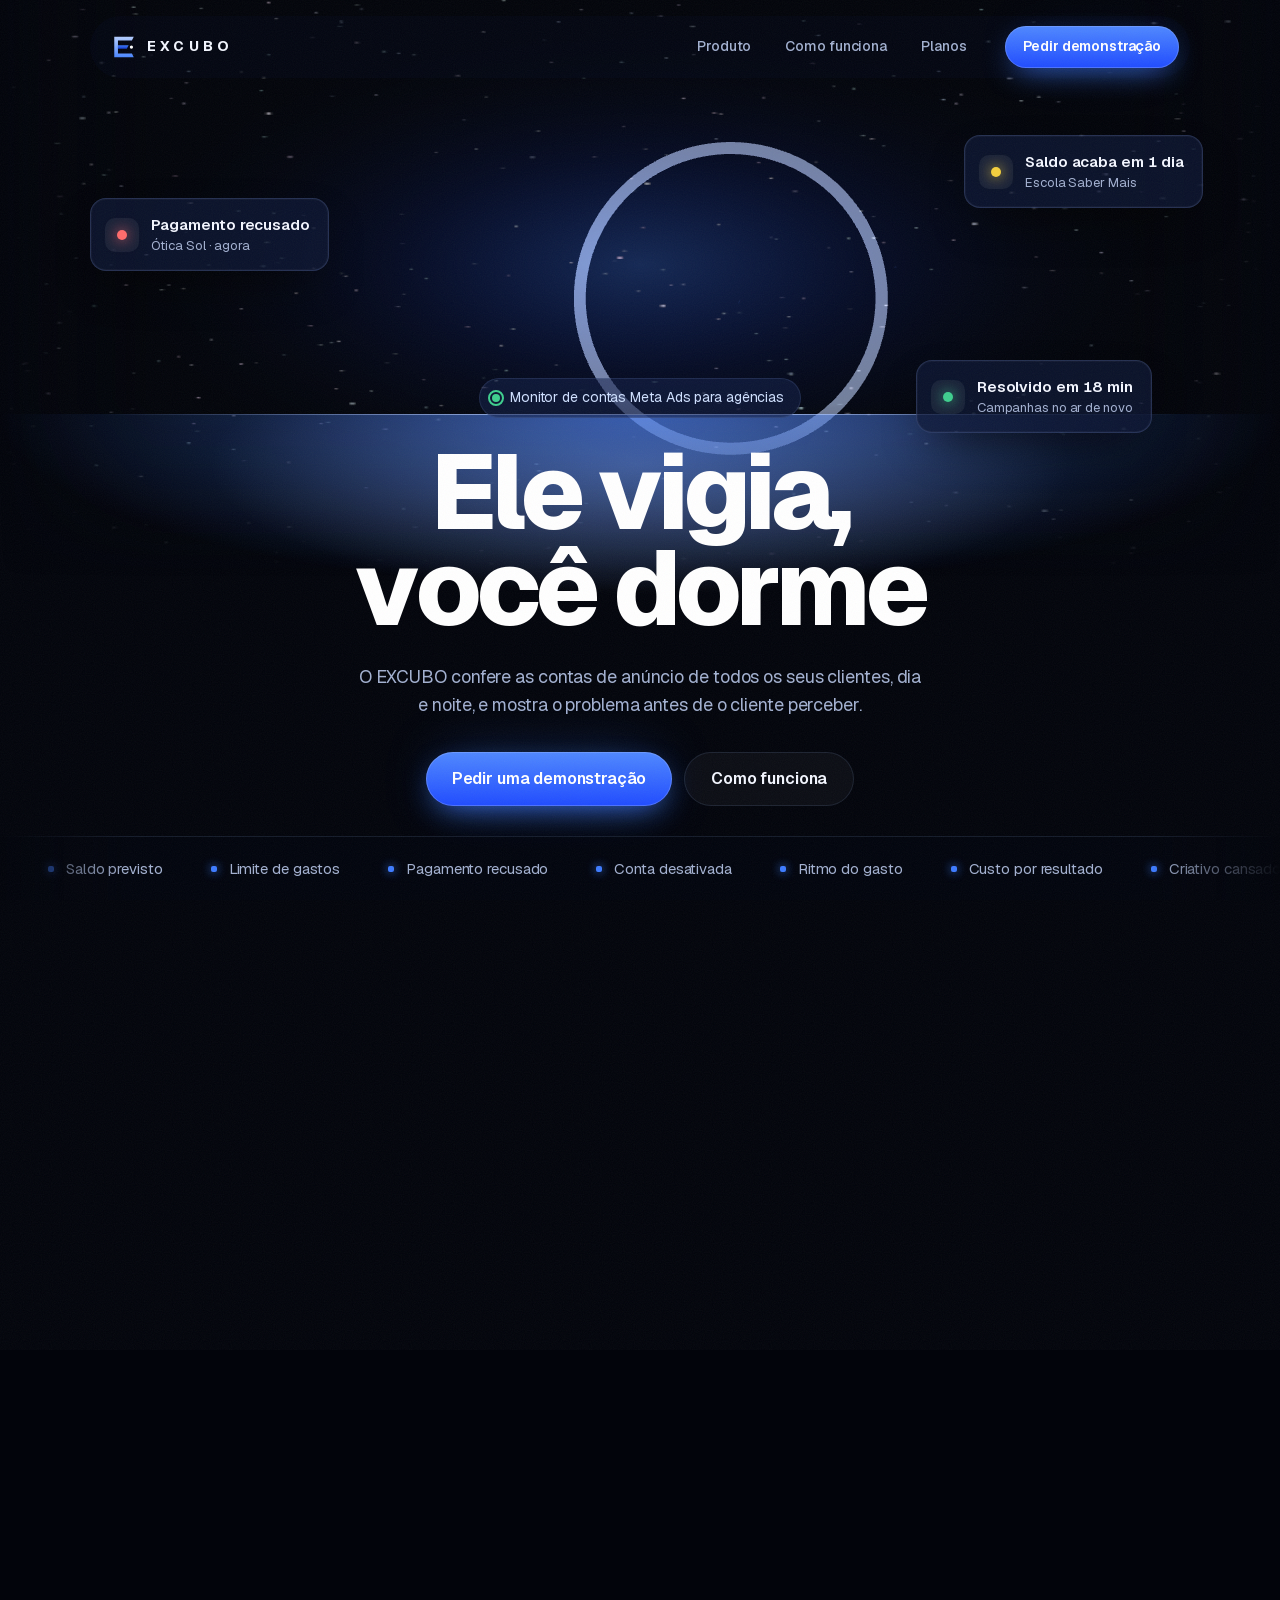
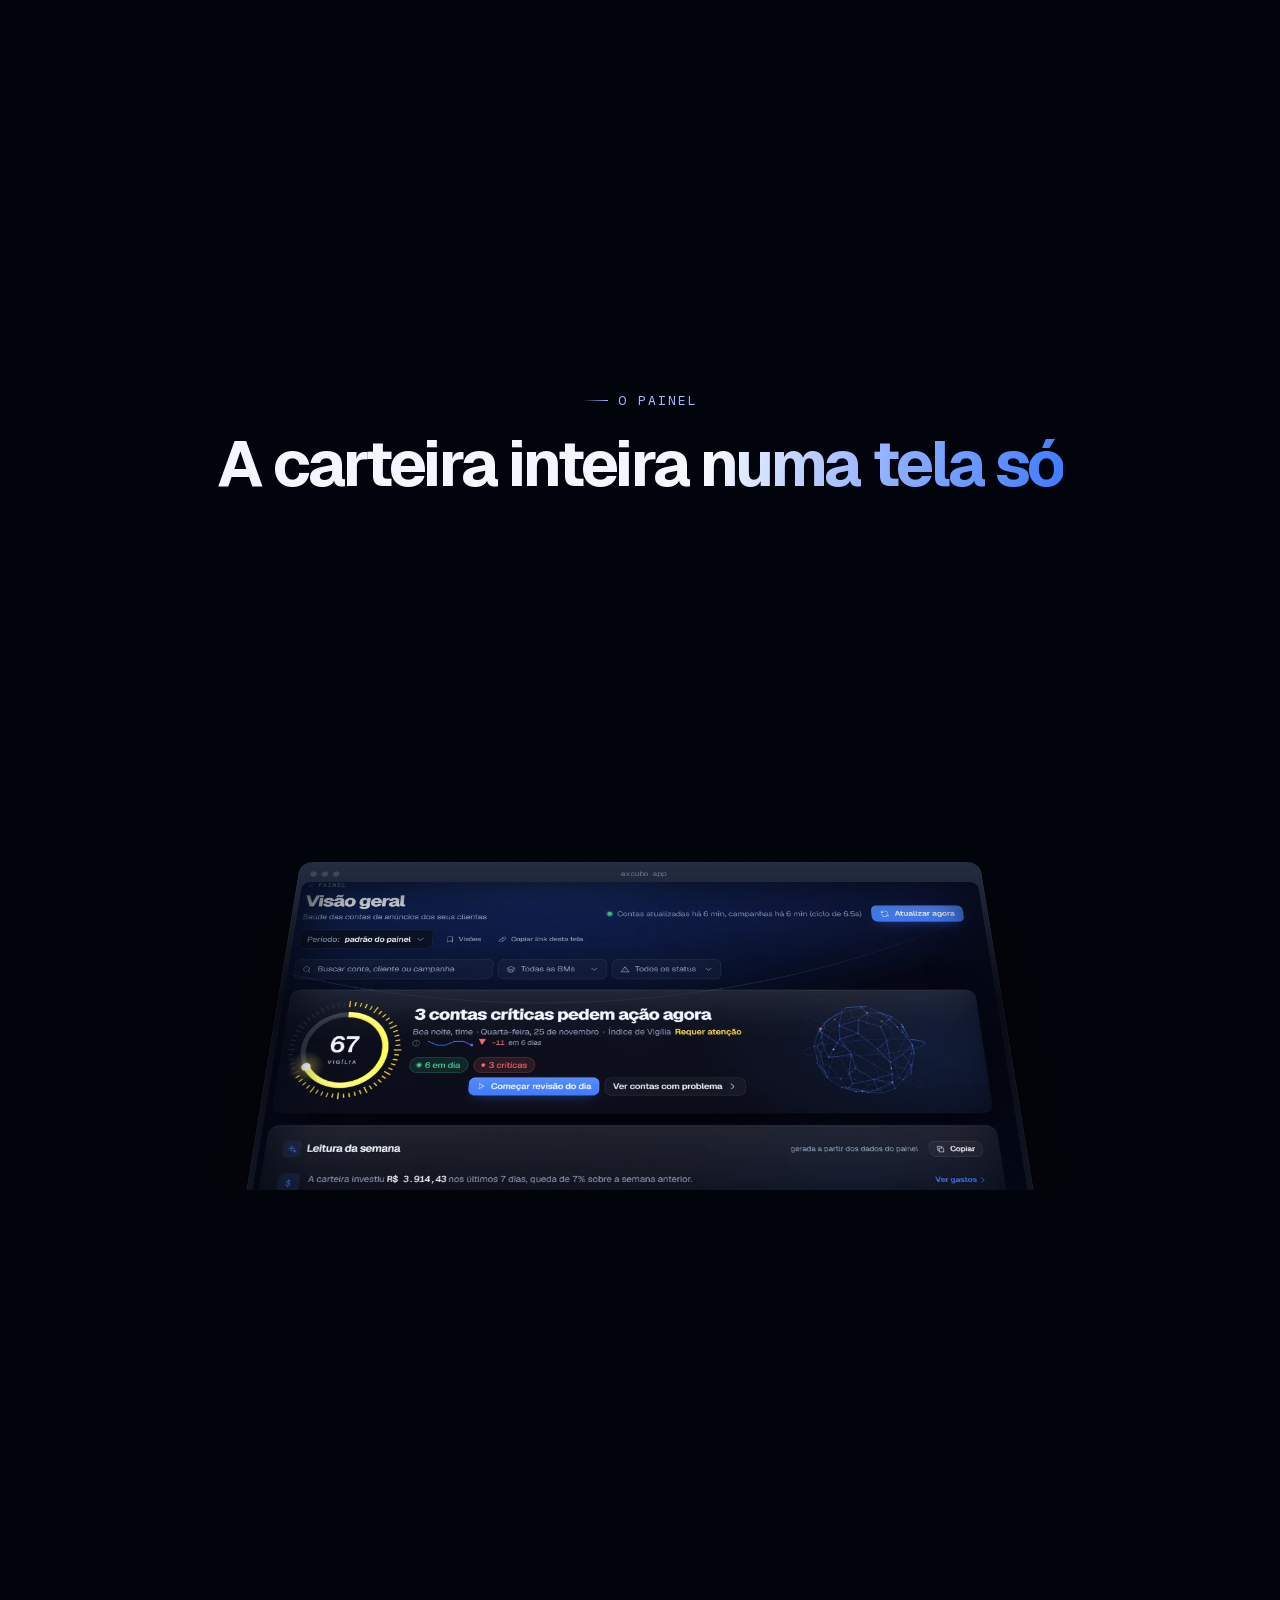
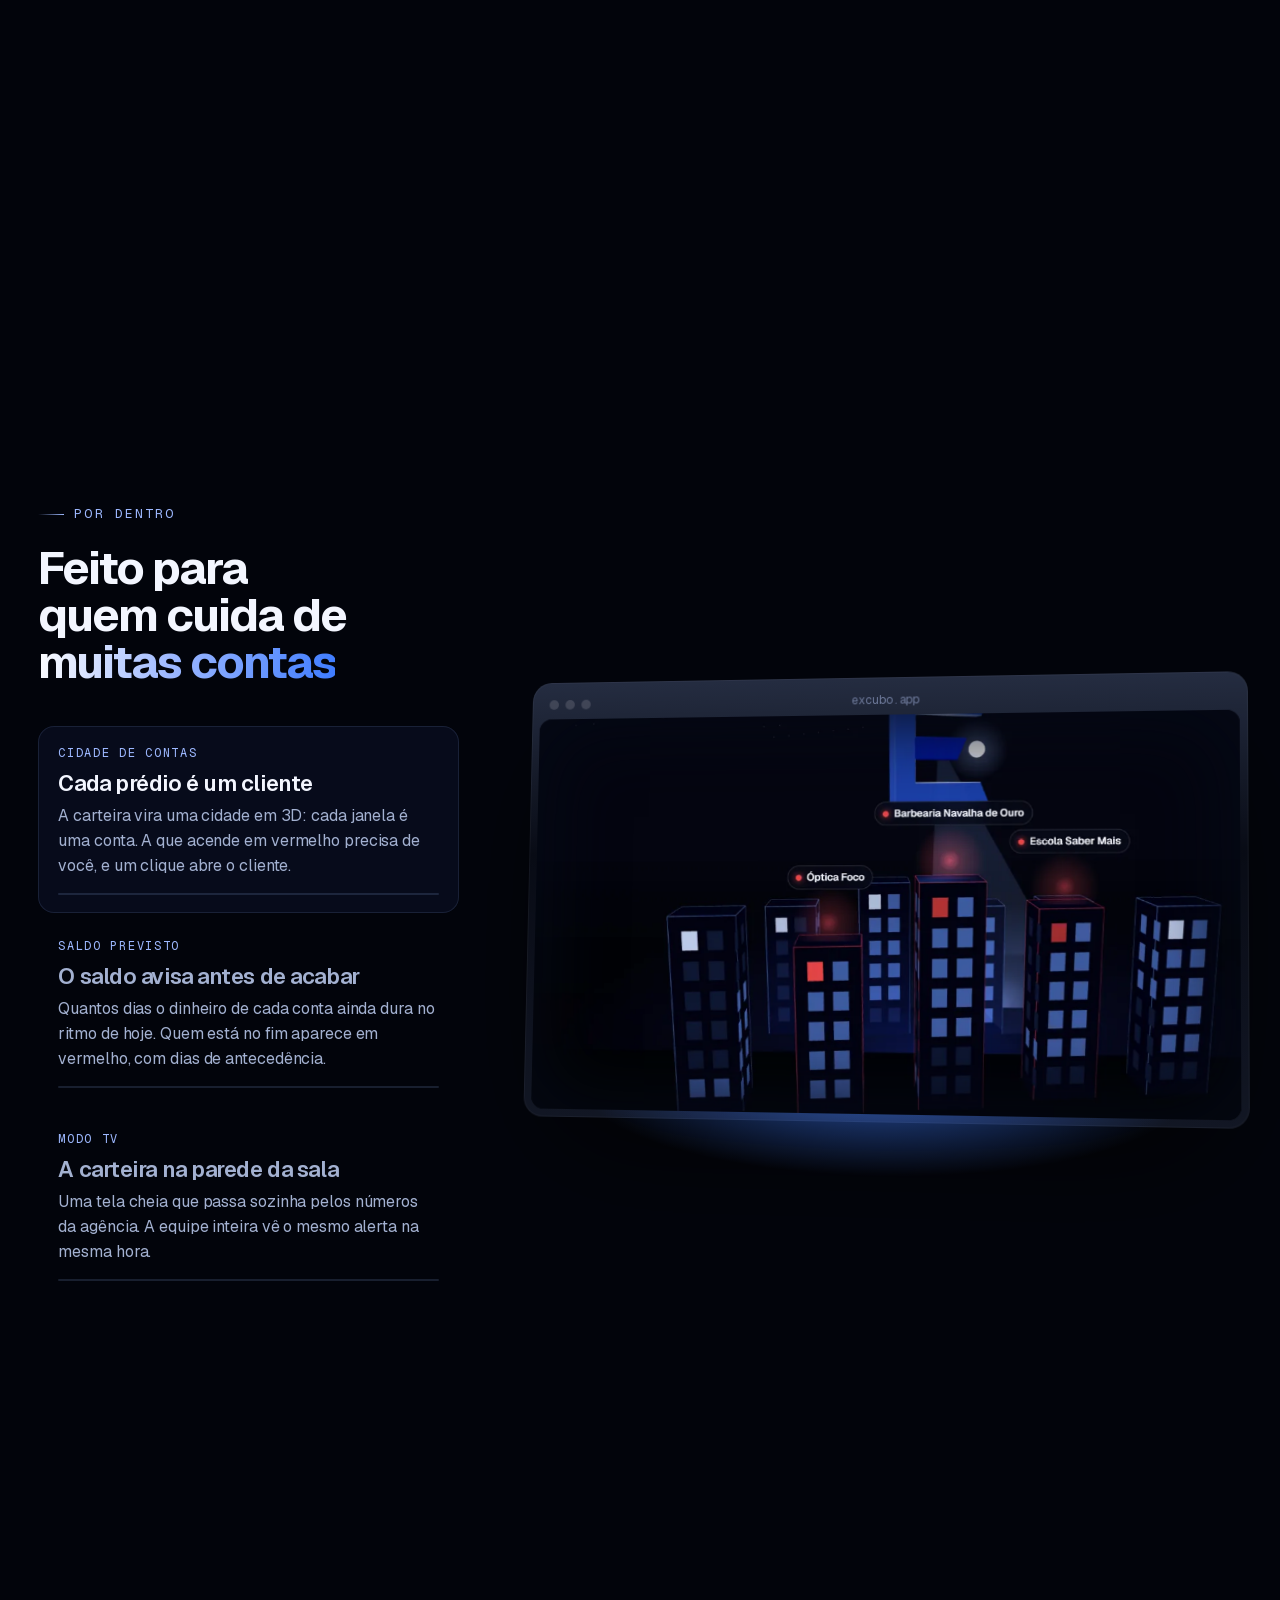
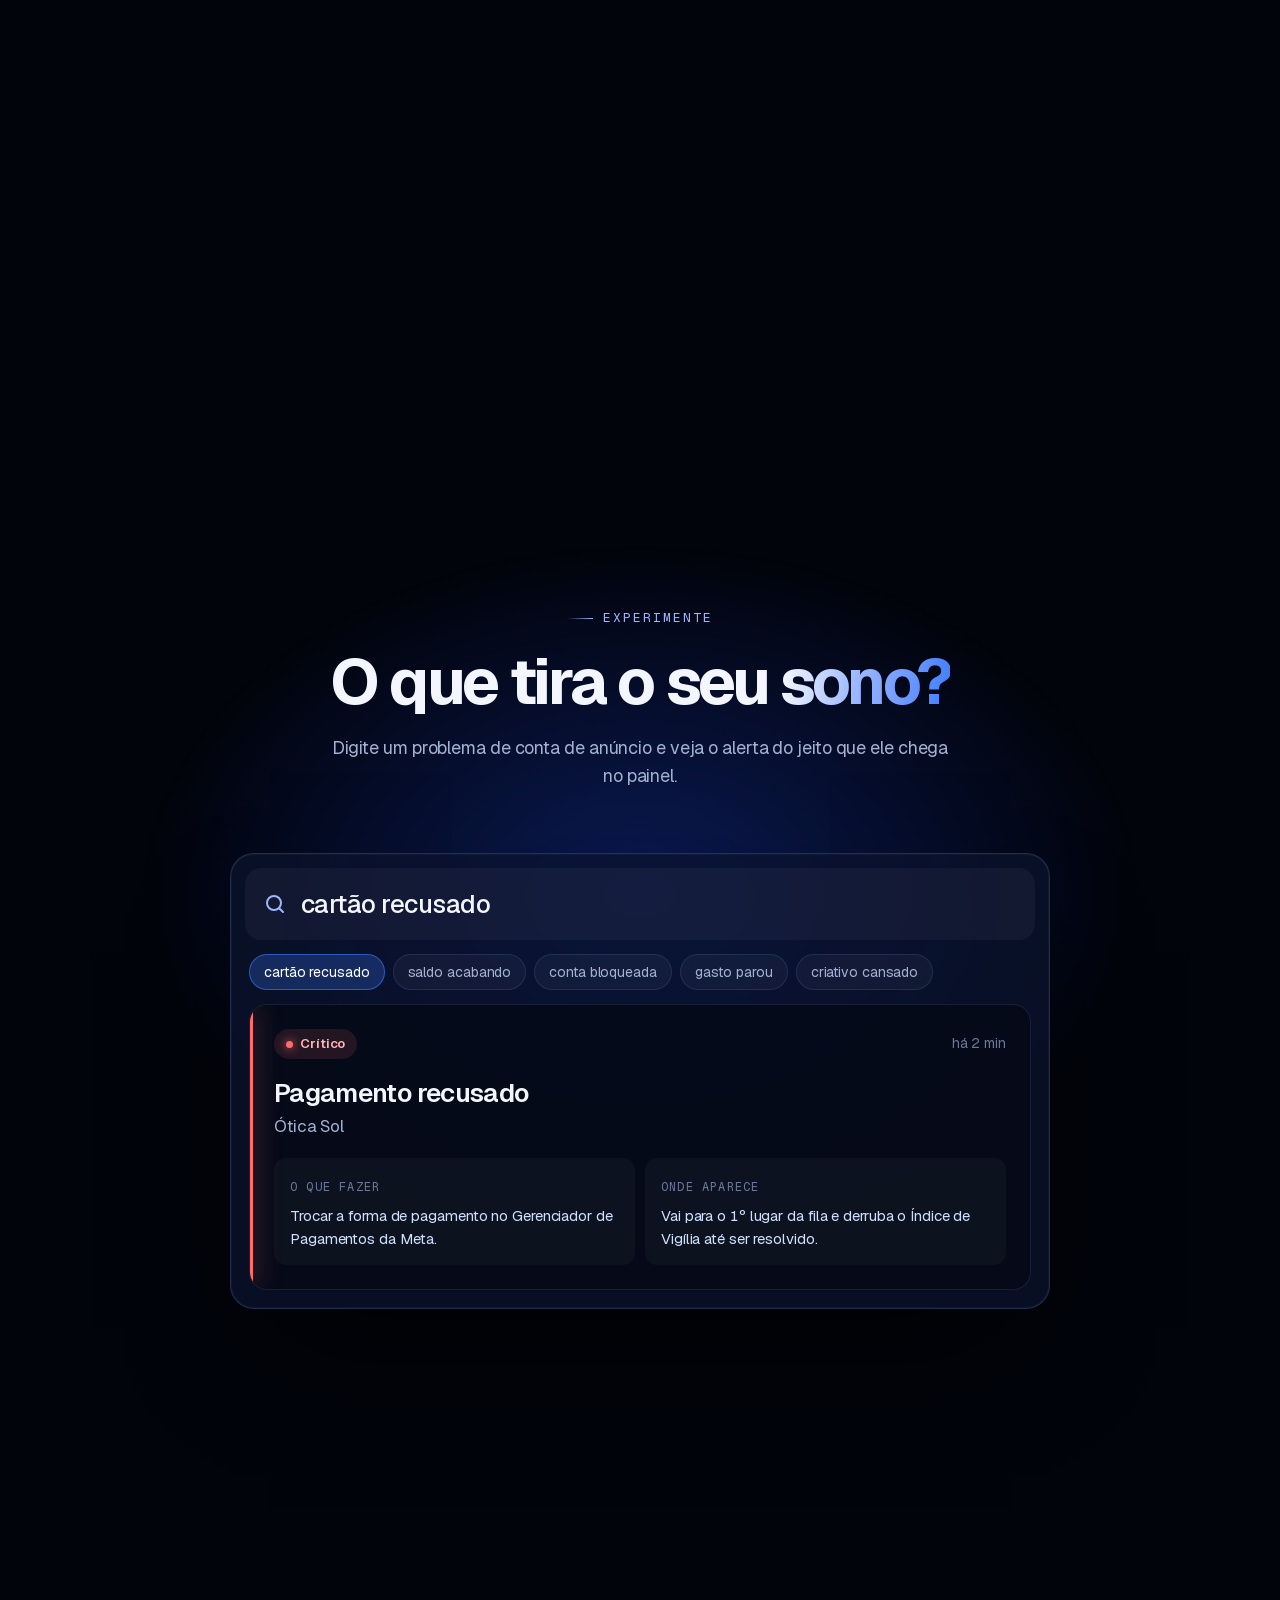
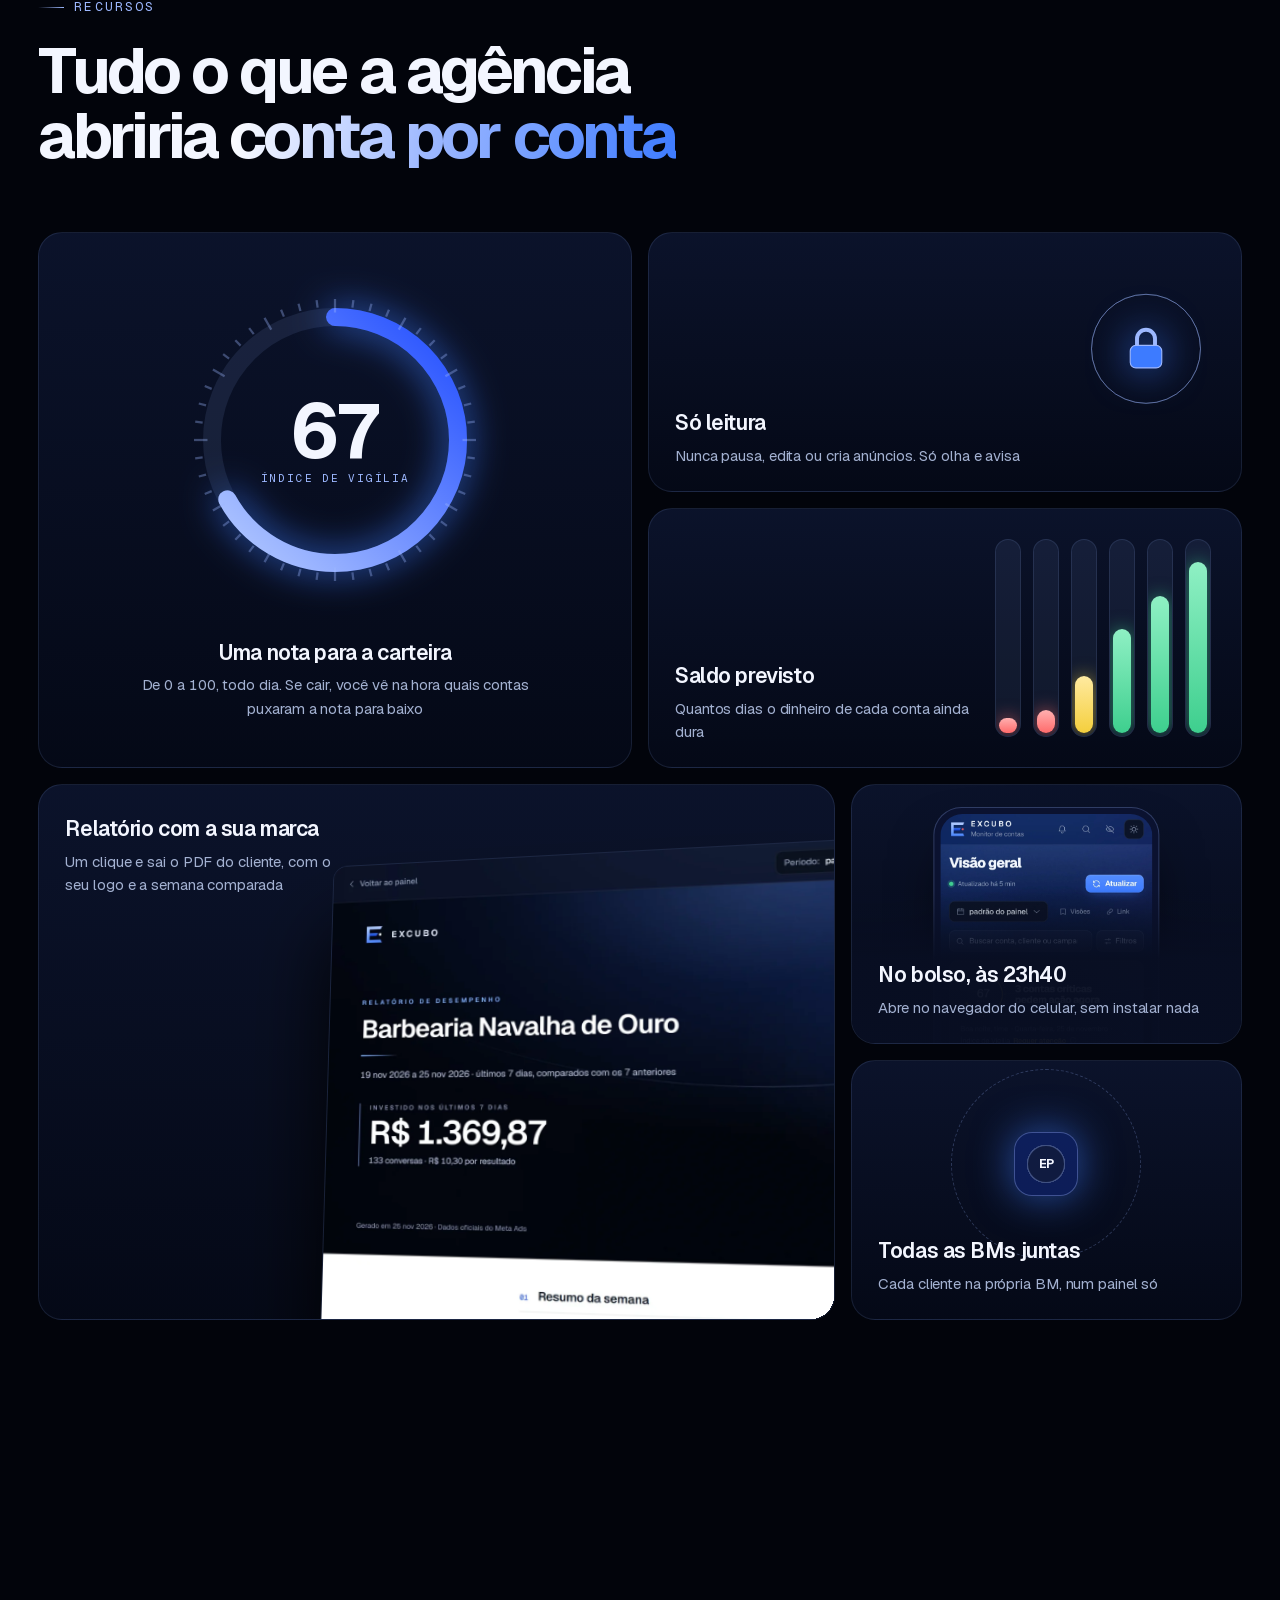
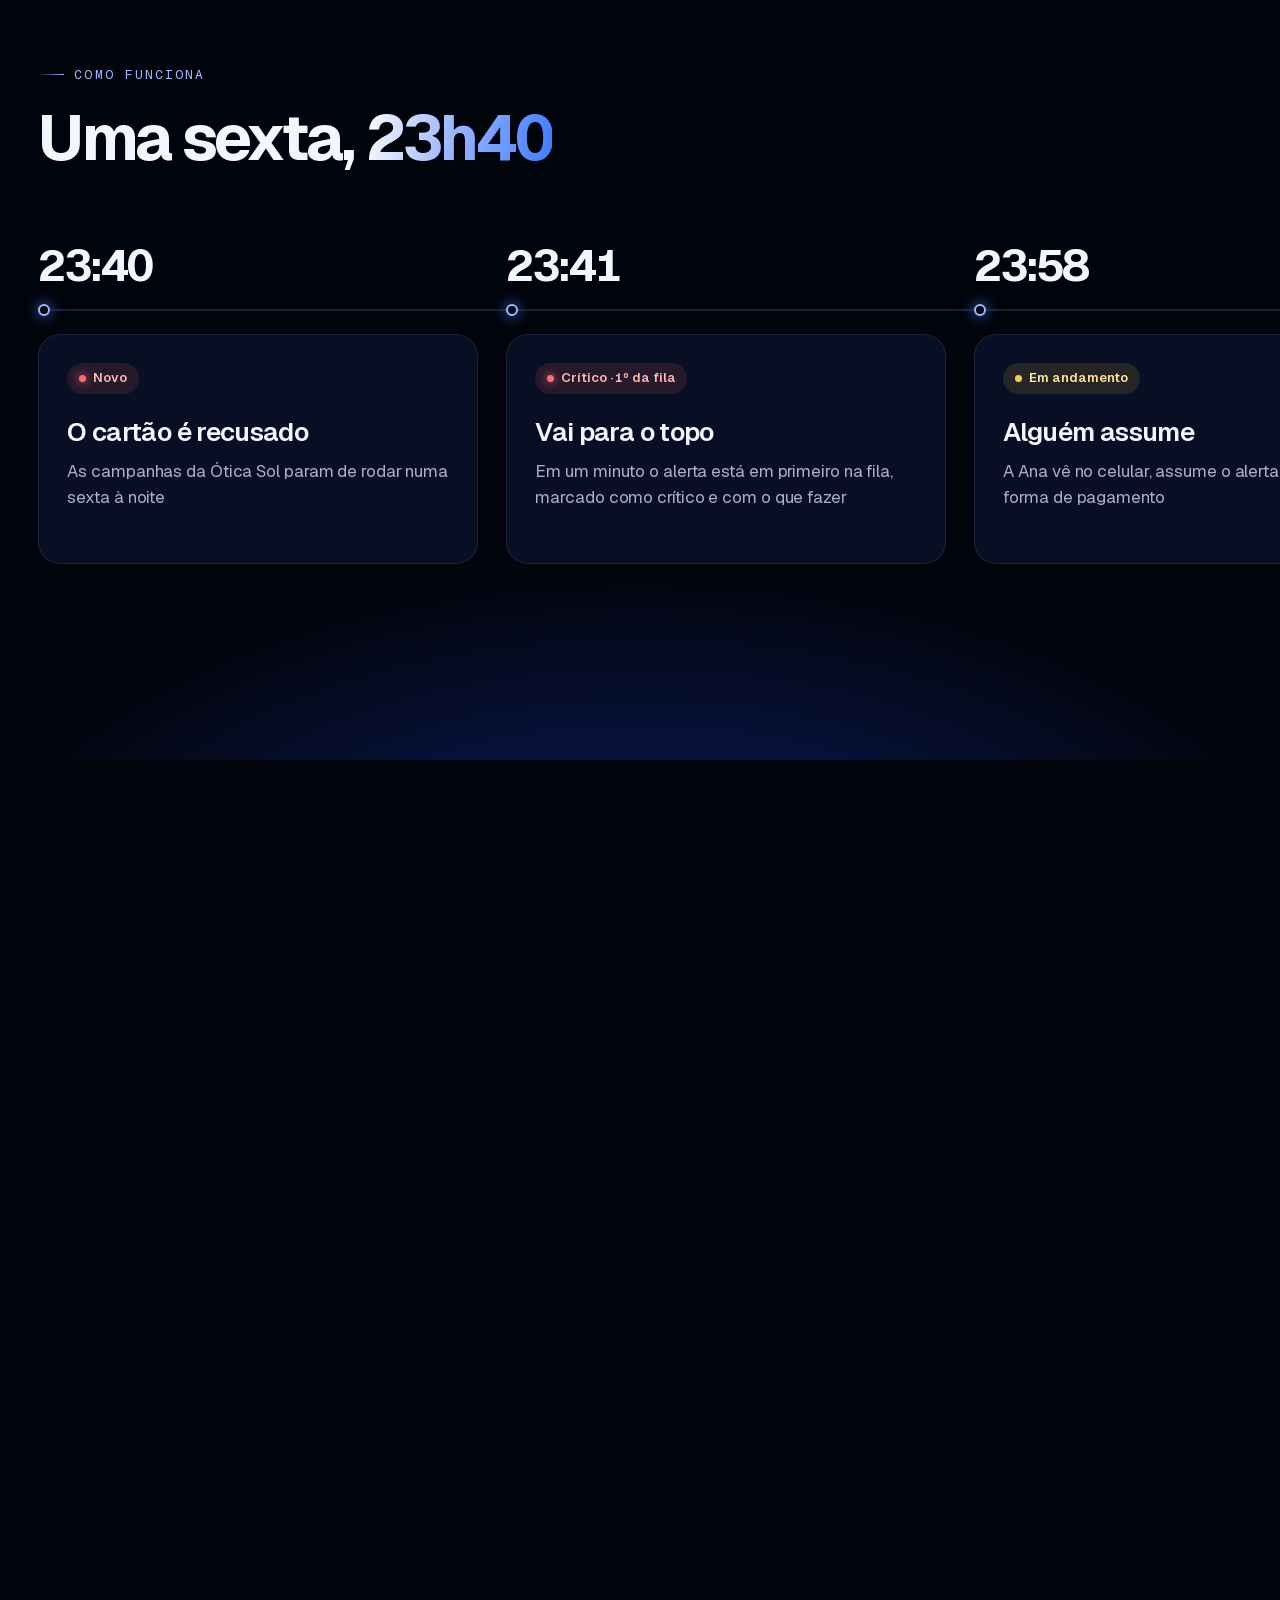
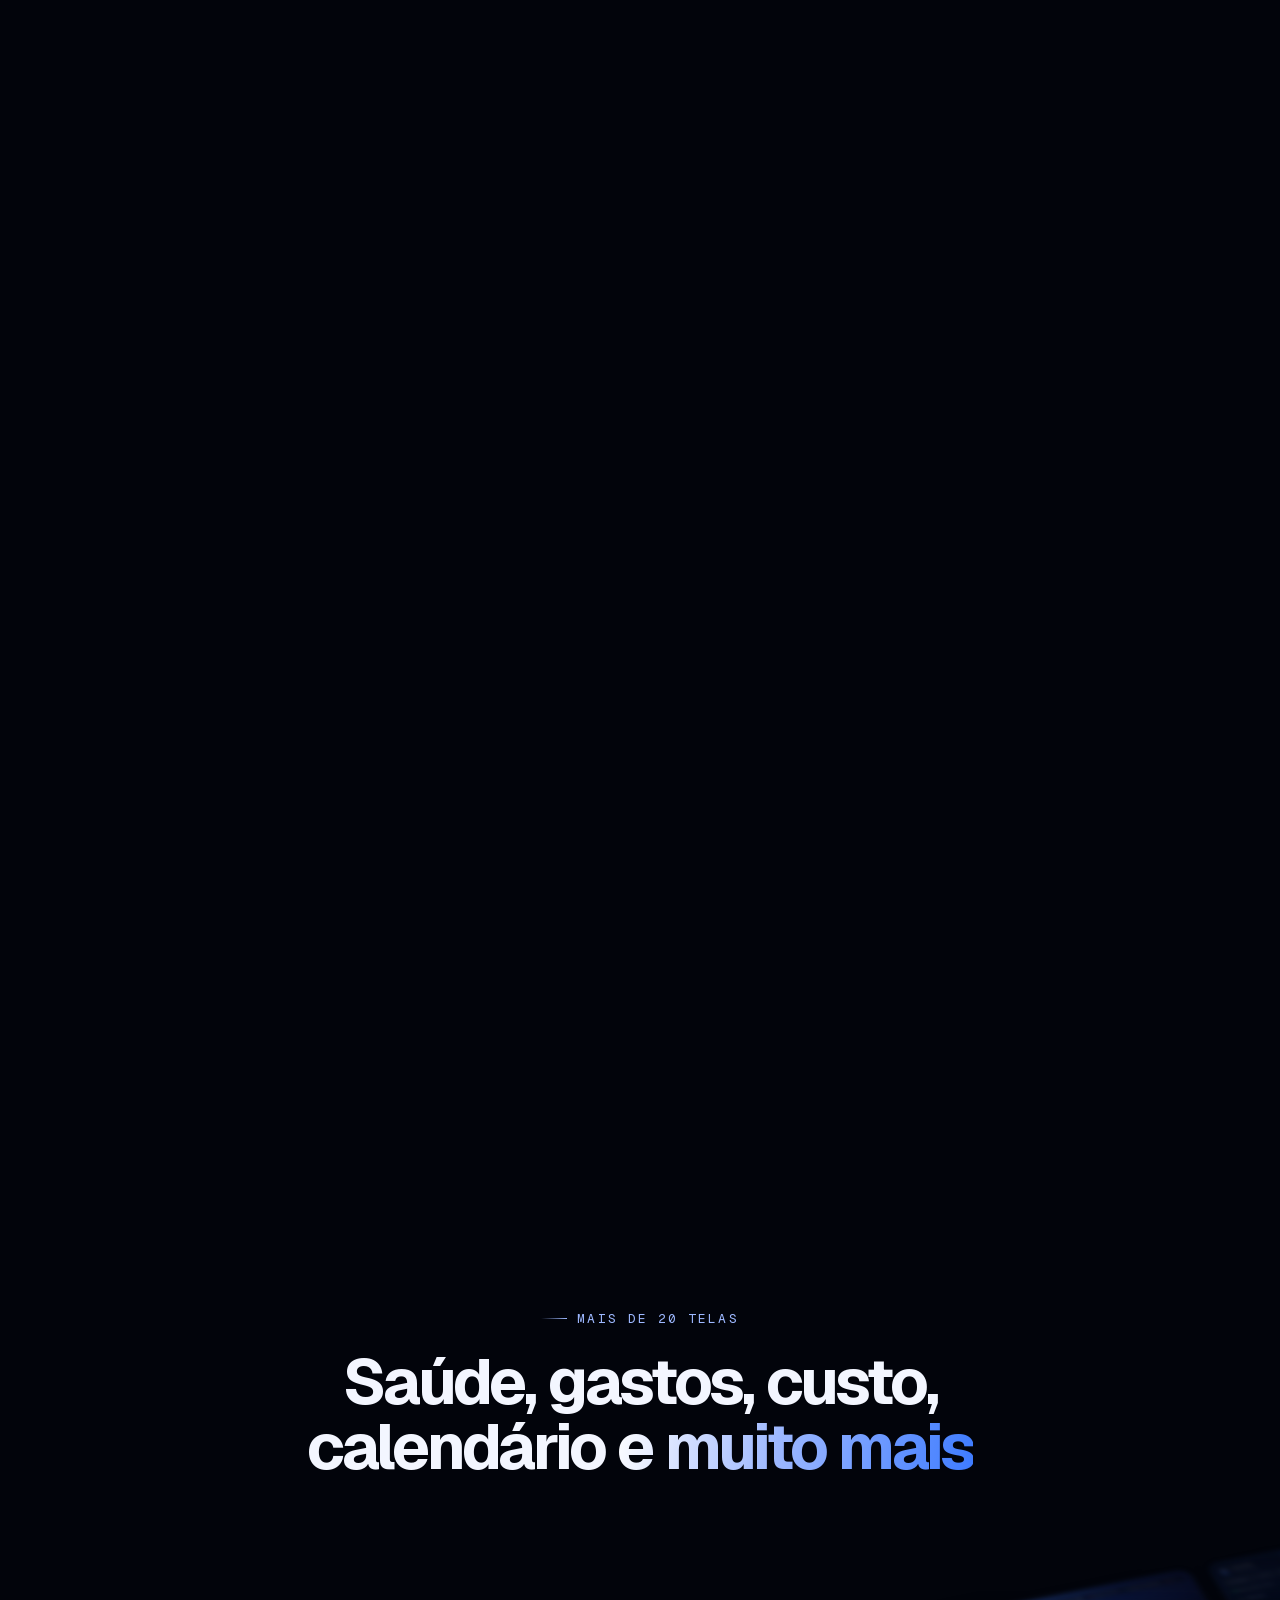
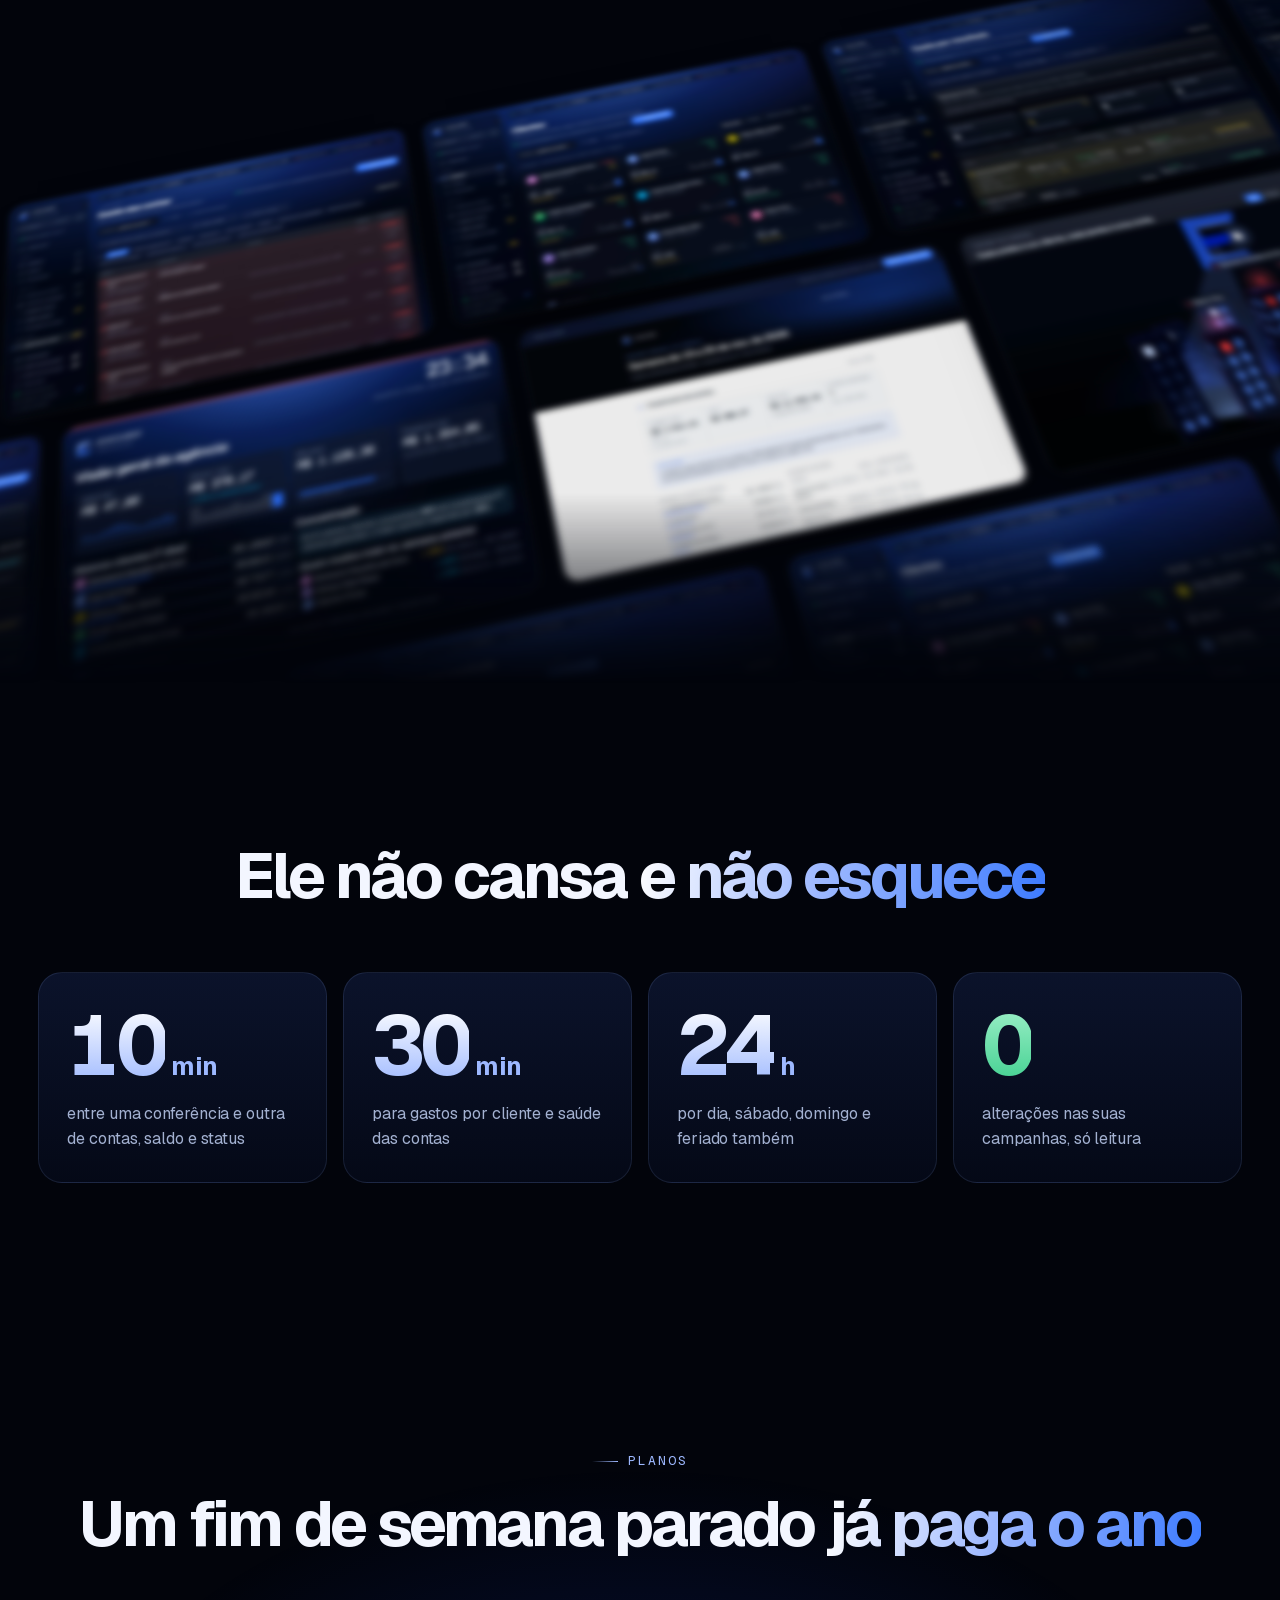
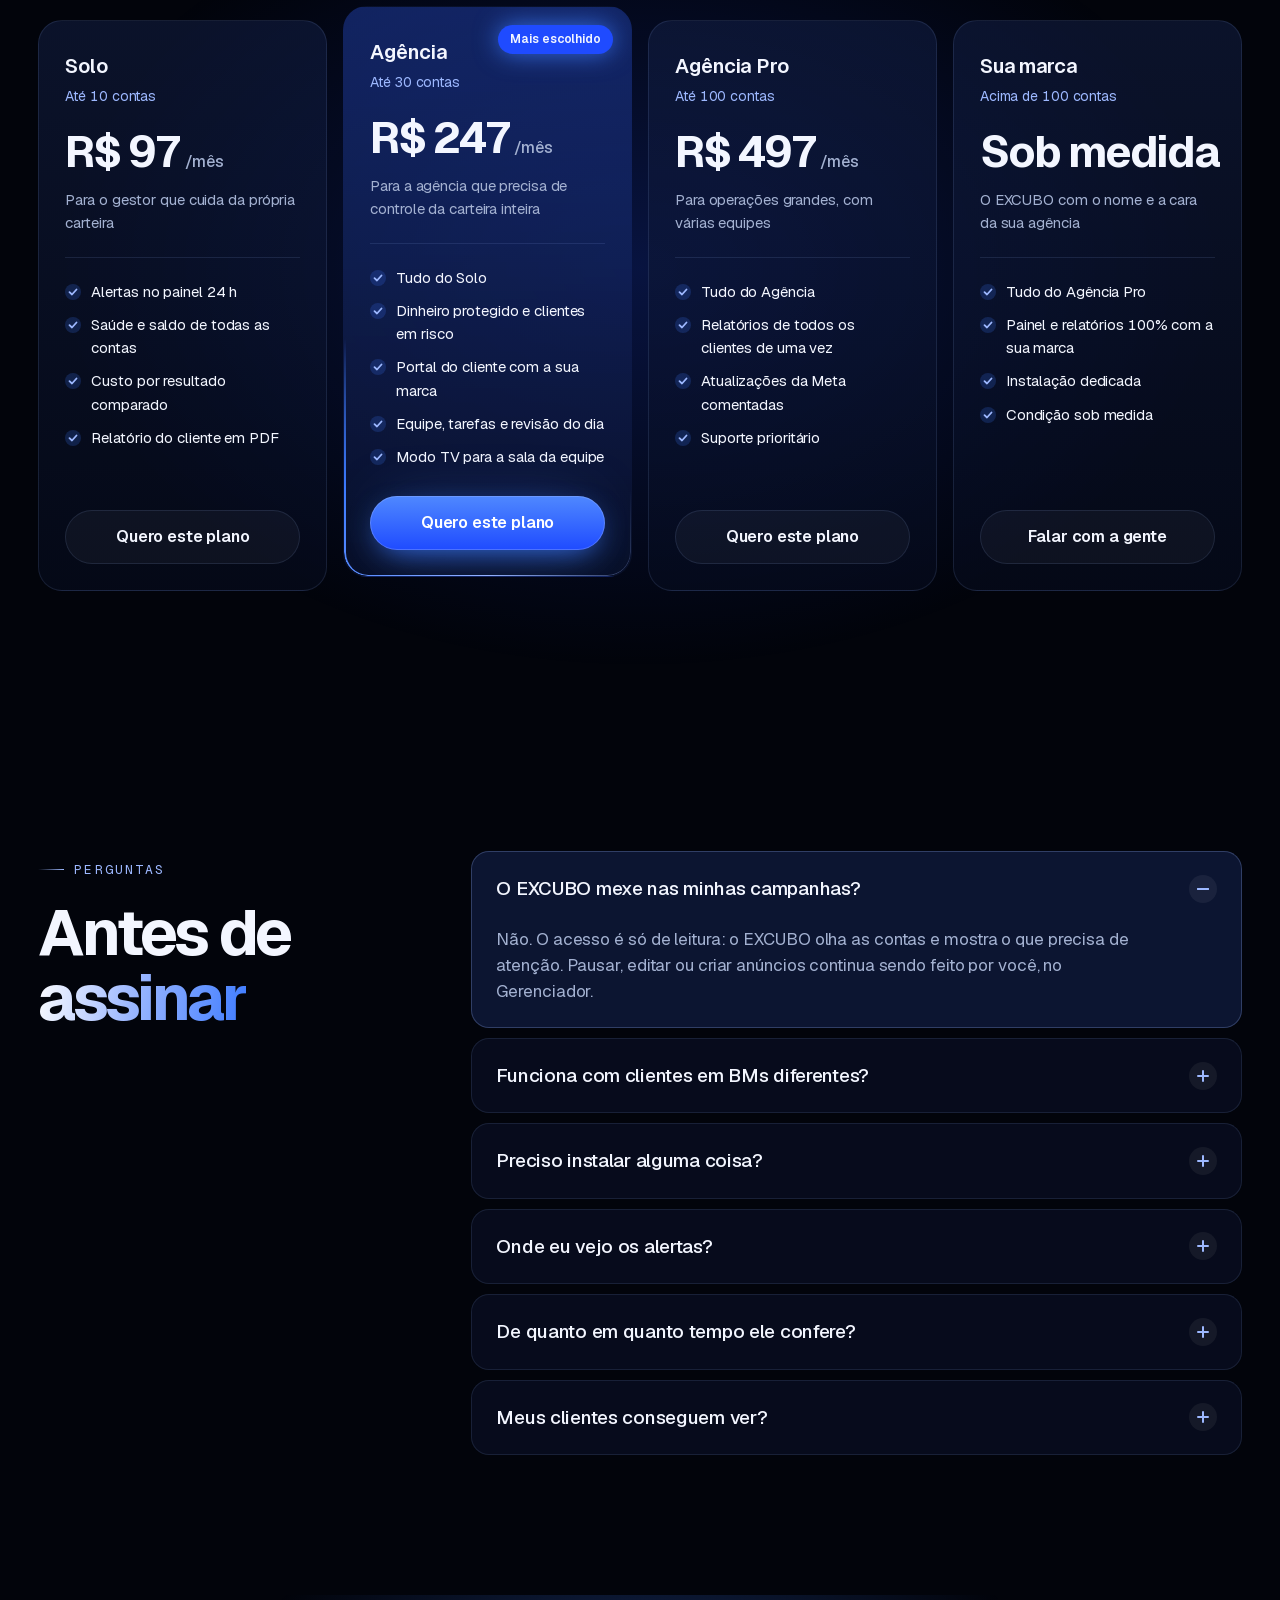
==== commit 9576e4d4: "Pagina de vendas: sem Ver o painel, so Pedir uma demonstracao" ====
--- a/conheca/index.html
+++ b/conheca/index.html
@@ -1,7 +1,7 @@
-<!DOCTYPE html><html lang="pt-BR" class="__variable_8eaea4 __variable_07d42c __variable_81ca43" data-theme="dark"><head><script>window.EXCUBO_ESTATICO=1</script><meta charSet="utf-8"/><meta name="viewport" content="width=device-width, initial-scale=1, viewport-fit=cover"/><link rel="stylesheet" href="/_next/static/css/ec7a9737db77e510.css" data-precedence="next"/><link rel="stylesheet" href="/_next/static/css/f9b175c18b5f72a6.css" data-precedence="next"/><link rel="stylesheet" href="/_next/static/css/97cf9b93e8e16a44.css" data-precedence="next"/><link rel="stylesheet" href="/_next/static/css/4ef1777bc418de75.css" data-precedence="next"/><link rel="preload" as="script" fetchPriority="low" href="/_next/static/chunks/webpack-1ed0c6b71818a840.js"/><script src="/_next/static/chunks/4bd1b696-f785427dddbba9fb.js" async=""></script><script src="/_next/static/chunks/1255-b84741b894bb9354.js" async=""></script><script src="/_next/static/chunks/main-app-2164972e3d89d5d1.js" async=""></script><script src="/_next/static/chunks/app/layout-efc4d0b1fb2fd7ee.js" async=""></script><script src="/_next/static/chunks/app/error-cc340d1f54585553.js" async=""></script><script src="/_next/static/chunks/app/not-found-89865df3e8fac614.js" async=""></script><script src="/_next/static/chunks/app/conheca/page-a033b4756f11fbb6.js" async=""></script><meta name="theme-color" content="#02040a"/><script>try{var t=localStorage.getItem('fc-theme');if(t!=='light'&&t!=='dark'){t=window.matchMedia&&window.matchMedia('(prefers-color-scheme: light)').matches?'light':'dark'}document.documentElement.setAttribute('data-theme',t)}catch(e){document.documentElement.setAttribute('data-theme','dark')}
+<!DOCTYPE html><html lang="pt-BR" class="__variable_8eaea4 __variable_07d42c __variable_81ca43" data-theme="dark"><head><script>window.EXCUBO_ESTATICO=1</script><meta charSet="utf-8"/><meta name="viewport" content="width=device-width, initial-scale=1, viewport-fit=cover"/><link rel="stylesheet" href="/_next/static/css/ec7a9737db77e510.css" data-precedence="next"/><link rel="stylesheet" href="/_next/static/css/f9b175c18b5f72a6.css" data-precedence="next"/><link rel="stylesheet" href="/_next/static/css/97cf9b93e8e16a44.css" data-precedence="next"/><link rel="stylesheet" href="/_next/static/css/4ef1777bc418de75.css" data-precedence="next"/><link rel="preload" as="script" fetchPriority="low" href="/_next/static/chunks/webpack-1ed0c6b71818a840.js"/><script src="/_next/static/chunks/4bd1b696-f785427dddbba9fb.js" async=""></script><script src="/_next/static/chunks/1255-b84741b894bb9354.js" async=""></script><script src="/_next/static/chunks/main-app-2164972e3d89d5d1.js" async=""></script><script src="/_next/static/chunks/app/layout-efc4d0b1fb2fd7ee.js" async=""></script><script src="/_next/static/chunks/app/error-cc340d1f54585553.js" async=""></script><script src="/_next/static/chunks/app/not-found-89865df3e8fac614.js" async=""></script><script src="/_next/static/chunks/app/conheca/page-dadbf689f9e5d721.js" async=""></script><meta name="theme-color" content="#02040a"/><script>try{var t=localStorage.getItem('fc-theme');if(t!=='light'&&t!=='dark'){t=window.matchMedia&&window.matchMedia('(prefers-color-scheme: light)').matches?'light':'dark'}document.documentElement.setAttribute('data-theme',t)}catch(e){document.documentElement.setAttribute('data-theme','dark')}
 try{var b=JSON.parse(localStorage.getItem('vg-branding')||'{}');var r=document.documentElement;if(b.accent&&b.accent.toLowerCase()!=='#3d7bff'){var av=(function(a){var b=/^#?([0-9a-f]{6})$/i.exec(a||"");if(!b)return null;var c=parseInt(b[1],16),d=c>>16&255,e=c>>8&255,f=255&c,g=function(a,b,c){return Math.round(a+(b-a)*c)},h=function(a){var b=a.toString(16);return b.length<2?"0"+b:b},i=function(a){return"#"+h(a[0])+h(a[1])+h(a[2])},j=function(a){return(a/=255)<=.03928?a/12.92:Math.pow((a+.055)/1.055,2.4)},k=function(a){return .2126*j(a[0])+.7152*j(a[1])+.0722*j(a[2])>.3?"#05070b":"#ffffff"},l=[d,e,f],m=[g(d,255,.16),g(e,255,.16),g(f,255,.16)],n=[g(d,0,.22),g(e,0,.22),g(f,0,.22)],o=[g(d,0,.36),g(e,0,.36),g(f,0,.36)];return{"--accent-dark":i(l),"--accent-dark-strong":i(m),"--accent-dark-on":k(l),"--accent-light":i(n),"--accent-light-strong":i(o),"--accent-light-on":k(n),"--color-brand-bright":"#"+b[1]}})(b.accent);if(av){r.setAttribute('data-accent','1');for(var k in av)r.style.setProperty(k,av[k])}}if(b.density==='compact')r.setAttribute('data-density','compact');if(b.motion==='off')r.setAttribute('data-motion','off');if(b.font==='public')r.setAttribute('data-font','public')}catch(e){}
 try{if(localStorage.getItem('vg-rail')==='mini')document.documentElement.setAttribute('data-rail','mini')}catch(e){}
 try{var gl=localStorage.getItem('vg-glass');if(localStorage.getItem('vg-id')!=='3'){localStorage.setItem('vg-id','3');localStorage.removeItem('vg-glass-claro');if(gl===null||gl==='cidade'||gl==='aurora'){gl=gl===null?null:'horizonte';if(gl)localStorage.setItem('vg-glass',gl)}else if(gl.indexOf('claro')===0){gl='claro-horizonte';localStorage.setItem('vg-glass',gl)}}if(gl===null){gl='horizonte';if(localStorage.getItem('fc-theme')===null)document.documentElement.setAttribute('data-theme','dark')}if(gl==='cidade'||gl==='aurora'||gl==='horizonte')document.documentElement.setAttribute('data-glass',gl);if(gl.indexOf('claro')===0){document.documentElement.setAttribute('data-glass',gl);document.documentElement.setAttribute('data-theme','light')}}catch(e){document.documentElement.setAttribute('data-glass','horizonte')}
 try{var hh=new Date().getHours();document.documentElement.setAttribute('data-hora',hh>=5&&hh<12?'manha':hh>=12&&hh<18?'tarde':'noite')}catch(e){}
-try{var pth=location.pathname;if(localStorage.getItem('fc-privacy')==='1'&&pth.indexOf('/relatorio')!==0&&pth.indexOf('/resumo')!==0)document.documentElement.setAttribute('data-privacy','1')}catch(e){}</script><script src="/_next/static/chunks/polyfills-42372ed130431b0a.js" noModule=""></script></head><body class="min-h-screen bg-bg font-sans text-ink antialiased"><div hidden=""><!--$?--><template id="B:0"></template><!--/$--></div><div class="vg-bg" aria-hidden="true"></div><div class="vx-page"><div class="vx-grain" aria-hidden="true"></div><header class="vx-nav "><a href="#topo" class="vx-brand" aria-label="EXCUBO, início"><svg width="26" height="26" viewBox="4 8 112 112" class="vg-mark-svg " aria-hidden="true" focusable="false"><defs><linearGradient id="_R_l5fiv5b_l" x1="0" y1="0" x2="0" y2="1"><stop offset="0" stop-color="#B4CDFF"></stop><stop offset="1" stop-color="#4A86FF"></stop></linearGradient><linearGradient id="_R_l5fiv5b_r" x1="0" y1="0" x2="0" y2="1"><stop offset="0" stop-color="#3D7BFF"></stop><stop offset="1" stop-color="#1238C9"></stop></linearGradient></defs><path d="M18 20L102 20L94 36L34 36L34 92L94 92L102 108L18 108Z" style="fill:var(--mk-l, url(#_R_l5fiv5b_l))"></path><path d="M34 56L80 56L72 72L34 72Z" style="fill:var(--mk-r, url(#_R_l5fiv5b_r))"></path><circle cx="92" cy="64" r="7" style="fill:var(--mk-d, #ffffff)"></circle></svg><span>EXCUBO</span></a><nav class="vx-links" aria-label="Seções"><a href="#por-dentro">Produto</a><a href="#como">Como funciona</a><a href="#planos">Planos</a></nav><a href="/" class="vx-btn vx-btn-primary vx-btn-sm">Ver o painel</a></header><main><section id="topo" class="vx-hero" data-scroll-track="true" aria-labelledby="vx-titulo"><div class="vx-hero-pin"><div class="vx-hero-scene"><!--$!--><template data-dgst="BAILOUT_TO_CLIENT_SIDE_RENDERING"></template><!--/$--></div><div class="vx-horizon" aria-hidden="true"></div><div class="vx-hero-cards" aria-hidden="true"><div class="vx-float vx-float-a" data-depth="16"><span class="vx-float-dot is-bad"></span><div><strong>Pagamento recusado</strong><span>Ótica Sol · agora</span></div></div><div class="vx-float vx-float-b" data-depth="26"><span class="vx-float-dot is-warn"></span><div><strong>Saldo acaba em 1 dia</strong><span>Escola Saber Mais</span></div></div><div class="vx-float vx-float-c" data-depth="16"><span class="vx-float-dot is-ok"></span><div><strong>Resolvido em 18 min</strong><span>Campanhas no ar de novo</span></div></div></div><div class="vx-hero-copy" data-hero-copy="true"><p class="vx-chip"><span class="vx-live"></span> Monitor de contas Meta Ads para agências</p><h1 id="vx-titulo" class="vx-hero-title" data-split="true">Ele vigia, você dorme</h1><p class="vx-hero-sub" data-fade="true">O EXCUBO confere as contas de anúncio de todos os seus clientes, dia e noite, e mostra o problema antes de o cliente perceber.</p><div class="vx-hero-actions" data-fade="true"><a href="/" class="vx-btn vx-btn-primary" data-magnetic="true">Ver o painel ao vivo</a><a href="#por-dentro" class="vx-btn vx-btn-ghost">Como funciona</a></div></div><div class="vx-marquee" aria-hidden="true"><div class="vx-marquee-track"><span><i></i> <!-- -->Saldo previsto</span><span><i></i> <!-- -->Limite de gastos</span><span><i></i> <!-- -->Pagamento recusado</span><span><i></i> <!-- -->Conta desativada</span><span><i></i> <!-- -->Ritmo do gasto</span><span><i></i> <!-- -->Custo por resultado</span><span><i></i> <!-- -->Criativo cansado</span><span><i></i> <!-- -->Todas as BMs</span><span><i></i> <!-- -->Relatório com a sua marca</span><span><i></i> <!-- -->Modo TV</span><span><i></i> <!-- -->Saldo previsto</span><span><i></i> <!-- -->Limite de gastos</span><span><i></i> <!-- -->Pagamento recusado</span><span><i></i> <!-- -->Conta desativada</span><span><i></i> <!-- -->Ritmo do gasto</span><span><i></i> <!-- -->Custo por resultado</span><span><i></i> <!-- -->Criativo cansado</span><span><i></i> <!-- -->Todas as BMs</span><span><i></i> <!-- -->Relatório com a sua marca</span><span><i></i> <!-- -->Modo TV</span></div></div></div></section><section id="por-dentro" class="vx-reveal" aria-labelledby="vx-reveal-h"><div class="vx-reveal-pin"><div class="vx-reveal-head" data-reveal-head="true"><p class="vx-kicker">O painel</p><h2 id="vx-reveal-h" class="vx-h2">A carteira inteira <span class="vx-grad">numa tela só</span></h2></div><div class="vx-reveal-stage"><div class="vx-reveal-screen" data-reveal-screen="true"><div class="vx-screen "><span class="vx-screen-glow" aria-hidden="true"></span><div class="vx-screen-bar" aria-hidden="true"><span></span><span></span><span></span><em>excubo.app</em></div><div class="vx-screen-body"><video class="vx-video vx-video-zoom " style="--vx-z:1.27;--vx-o:100% 45%" poster="/conheca/hq-inicio.webp" muted="" loop="" playsInline="" preload="none" aria-label="Vídeo do painel: a Visão geral com o Índice de Vigília e as contas críticas"></video></div></div></div></div></div></section><section class="vx-story" data-story="3" aria-labelledby="vx-story-h"><div class="vx-story-pin"><div class="vx-story-left"><p class="vx-kicker">Por dentro</p><h2 id="vx-story-h" class="vx-h2 vx-story-h">Feito para quem cuida de <span class="vx-grad">muitas contas</span></h2><ol class="vx-story-list"><li class="is-on"><button type="button" data-story-go="0"><span class="vx-story-name">Cidade de contas</span><span class="vx-story-title">Cada prédio é um cliente</span><span class="vx-story-text">A carteira vira uma cidade em 3D: cada janela é uma conta. A que acende em vermelho precisa de você, e um clique abre o cliente.</span><span class="vx-story-bar" aria-hidden="true"><span data-story-bar="0"></span></span></button></li><li class=""><button type="button" data-story-go="1"><span class="vx-story-name">Saldo previsto</span><span class="vx-story-title">O saldo avisa antes de acabar</span><span class="vx-story-text">Quantos dias o dinheiro de cada conta ainda dura no ritmo de hoje. Quem está no fim aparece em vermelho, com dias de antecedência.</span><span class="vx-story-bar" aria-hidden="true"><span data-story-bar="1"></span></span></button></li><li class=""><button type="button" data-story-go="2"><span class="vx-story-name">Modo TV</span><span class="vx-story-title">A carteira na parede da sala</span><span class="vx-story-text">Uma tela cheia que passa sozinha pelos números da agência. A equipe inteira vê o mesmo alerta na mesma hora.</span><span class="vx-story-bar" aria-hidden="true"><span data-story-bar="2"></span></span></button></li></ol></div><div class="vx-story-right"><div class="vx-screen "><span class="vx-screen-glow" aria-hidden="true"></span><div class="vx-screen-bar" aria-hidden="true"><span></span><span></span><span></span><em>excubo.app</em></div><div class="vx-screen-body"><div class="vx-story-media is-on"><video class="vx-video vx-video-zoom " style="--vx-z:1.75;--vx-o:62% 58%" poster="/conheca/hq-cidade.webp" muted="" loop="" playsInline="" preload="none" aria-label="Vídeo do painel: Cidade de contas"></video></div><div class="vx-story-media "><video class="vx-video vx-video-zoom " style="--vx-z:1.95;--vx-o:62% 46%" poster="/conheca/hq-saldo.webp" muted="" loop="" playsInline="" preload="none" aria-label="Vídeo do painel: Saldo previsto"></video></div><div class="vx-story-media "><video class="vx-video vx-video-zoom " style="--vx-z:1.36;--vx-o:0% 30%" poster="/conheca/hq-tv.webp" muted="" loop="" playsInline="" preload="none" aria-label="Vídeo do painel: Modo TV"></video></div></div></div></div></div></section><section class="vx-cmd-sec" aria-labelledby="vx-cmd-h"><div class="vx-sec-head vx-center" data-up="true"><p class="vx-kicker">Experimente</p><h2 id="vx-cmd-h" class="vx-h2">O que tira o seu <span class="vx-grad">sono?</span></h2><p class="vx-lead">Digite um problema de conta de anúncio e veja o alerta do jeito que ele chega no painel.</p></div><div class="vx-cmd" data-up="true" data-glow="true"><label class="vx-cmd-input"><svg viewBox="0 0 24 24" aria-hidden="true"><circle cx="11" cy="11" r="7" fill="none" stroke="currentColor" stroke-width="2"></circle><path d="m20 20-3.5-3.5" stroke="currentColor" stroke-width="2" stroke-linecap="round"></path></svg><input spellCheck="false" maxLength="40" aria-label="Digite o problema" placeholder="Ex.: cartão recusado" value="cartão recusado"/></label><div class="vx-cmd-chips"><button type="button" class="is-on">cartão recusado</button><button type="button" class="">saldo acabando</button><button type="button" class="">conta bloqueada</button><button type="button" class="">gasto parou</button><button type="button" class="">criativo cansado</button></div><div class="vx-cmd-out" aria-live="polite"><div class="vx-alert is-bad"><div class="vx-alert-head"><span class="vx-badge is-bad"><i></i> <!-- -->Crítico</span><span class="vx-alert-since">há 2 min</span></div><div class="vx-alert-title">Pagamento recusado</div><div class="vx-alert-client">Ótica Sol</div><div class="vx-alert-grid"><div><span>O que fazer</span><p>Trocar a forma de pagamento no Gerenciador de Pagamentos da Meta.</p></div><div><span>Onde aparece</span><p>Vai para o 1º lugar da fila e derruba o Índice de Vigília até ser resolvido.</p></div></div></div></div></div></section><section class="vx-bento-sec" aria-labelledby="vx-bento-h"><div class="vx-sec-head" data-up="true"><p class="vx-kicker">Recursos</p><h2 id="vx-bento-h" class="vx-h2">Tudo o que a agência abriria <span class="vx-grad">conta por conta</span></h2></div><div class="vx-bento" data-stagger="true"><article class="vx-tile vx-t-gauge" data-glow="true"><div class="vx-gauge" aria-hidden="true"><svg viewBox="0 0 200 200"><defs><linearGradient id="vxg" x1="0" y1="0" x2="1" y2="1"><stop offset="0" stop-color="#b9ceff"></stop><stop offset="1" stop-color="#1f4bff"></stop></linearGradient></defs><circle cx="100" cy="100" r="82" class="vx-gauge-track"></circle><circle cx="100" cy="100" r="82" class="vx-gauge-arc" data-gauge="true" stroke="url(#vxg)"></circle><line x1="100" y1="6" x2="100" y2="15" transform="rotate(0 100 100)" class="vx-gauge-tick"></line><line x1="100" y1="6" x2="100" y2="11" transform="rotate(7.5 100 100)" class="vx-gauge-tick"></line><line x1="100" y1="6" x2="100" y2="11" transform="rotate(15 100 100)" class="vx-gauge-tick"></line><line x1="100" y1="6" x2="100" y2="11" transform="rotate(22.5 100 100)" class="vx-gauge-tick"></line><line x1="100" y1="6" x2="100" y2="15" transform="rotate(30 100 100)" class="vx-gauge-tick"></line><line x1="100" y1="6" x2="100" y2="11" transform="rotate(37.5 100 100)" class="vx-gauge-tick"></line><line x1="100" y1="6" x2="100" y2="11" transform="rotate(45 100 100)" class="vx-gauge-tick"></line><line x1="100" y1="6" x2="100" y2="11" transform="rotate(52.5 100 100)" class="vx-gauge-tick"></line><line x1="100" y1="6" x2="100" y2="15" transform="rotate(60 100 100)" class="vx-gauge-tick"></line><line x1="100" y1="6" x2="100" y2="11" transform="rotate(67.5 100 100)" class="vx-gauge-tick"></line><line x1="100" y1="6" x2="100" y2="11" transform="rotate(75 100 100)" class="vx-gauge-tick"></line><line x1="100" y1="6" x2="100" y2="11" transform="rotate(82.5 100 100)" class="vx-gauge-tick"></line><line x1="100" y1="6" x2="100" y2="15" transform="rotate(90 100 100)" class="vx-gauge-tick"></line><line x1="100" y1="6" x2="100" y2="11" transform="rotate(97.5 100 100)" class="vx-gauge-tick"></line><line x1="100" y1="6" x2="100" y2="11" transform="rotate(105 100 100)" class="vx-gauge-tick"></line><line x1="100" y1="6" x2="100" y2="11" transform="rotate(112.5 100 100)" class="vx-gauge-tick"></line><line x1="100" y1="6" x2="100" y2="15" transform="rotate(120 100 100)" class="vx-gauge-tick"></line><line x1="100" y1="6" x2="100" y2="11" transform="rotate(127.5 100 100)" class="vx-gauge-tick"></line><line x1="100" y1="6" x2="100" y2="11" transform="rotate(135 100 100)" class="vx-gauge-tick"></line><line x1="100" y1="6" x2="100" y2="11" transform="rotate(142.5 100 100)" class="vx-gauge-tick"></line><line x1="100" y1="6" x2="100" y2="15" transform="rotate(150 100 100)" class="vx-gauge-tick"></line><line x1="100" y1="6" x2="100" y2="11" transform="rotate(157.5 100 100)" class="vx-gauge-tick"></line><line x1="100" y1="6" x2="100" y2="11" transform="rotate(165 100 100)" class="vx-gauge-tick"></line><line x1="100" y1="6" x2="100" y2="11" transform="rotate(172.5 100 100)" class="vx-gauge-tick"></line><line x1="100" y1="6" x2="100" y2="15" transform="rotate(180 100 100)" class="vx-gauge-tick"></line><line x1="100" y1="6" x2="100" y2="11" transform="rotate(187.5 100 100)" class="vx-gauge-tick"></line><line x1="100" y1="6" x2="100" y2="11" transform="rotate(195 100 100)" class="vx-gauge-tick"></line><line x1="100" y1="6" x2="100" y2="11" transform="rotate(202.5 100 100)" class="vx-gauge-tick"></line><line x1="100" y1="6" x2="100" y2="15" transform="rotate(210 100 100)" class="vx-gauge-tick"></line><line x1="100" y1="6" x2="100" y2="11" transform="rotate(217.5 100 100)" class="vx-gauge-tick"></line><line x1="100" y1="6" x2="100" y2="11" transform="rotate(225 100 100)" class="vx-gauge-tick"></line><line x1="100" y1="6" x2="100" y2="11" transform="rotate(232.5 100 100)" class="vx-gauge-tick"></line><line x1="100" y1="6" x2="100" y2="15" transform="rotate(240 100 100)" class="vx-gauge-tick"></line><line x1="100" y1="6" x2="100" y2="11" transform="rotate(247.5 100 100)" class="vx-gauge-tick"></line><line x1="100" y1="6" x2="100" y2="11" transform="rotate(255 100 100)" class="vx-gauge-tick"></line><line x1="100" y1="6" x2="100" y2="11" transform="rotate(262.5 100 100)" class="vx-gauge-tick"></line><line x1="100" y1="6" x2="100" y2="15" transform="rotate(270 100 100)" class="vx-gauge-tick"></line><line x1="100" y1="6" x2="100" y2="11" transform="rotate(277.5 100 100)" class="vx-gauge-tick"></line><line x1="100" y1="6" x2="100" y2="11" transform="rotate(285 100 100)" class="vx-gauge-tick"></line><line x1="100" y1="6" x2="100" y2="11" transform="rotate(292.5 100 100)" class="vx-gauge-tick"></line><line x1="100" y1="6" x2="100" y2="15" transform="rotate(300 100 100)" class="vx-gauge-tick"></line><line x1="100" y1="6" x2="100" y2="11" transform="rotate(307.5 100 100)" class="vx-gauge-tick"></line><line x1="100" y1="6" x2="100" y2="11" transform="rotate(315 100 100)" class="vx-gauge-tick"></line><line x1="100" y1="6" x2="100" y2="11" transform="rotate(322.5 100 100)" class="vx-gauge-tick"></line><line x1="100" y1="6" x2="100" y2="15" transform="rotate(330 100 100)" class="vx-gauge-tick"></line><line x1="100" y1="6" x2="100" y2="11" transform="rotate(337.5 100 100)" class="vx-gauge-tick"></line><line x1="100" y1="6" x2="100" y2="11" transform="rotate(345 100 100)" class="vx-gauge-tick"></line><line x1="100" y1="6" x2="100" y2="11" transform="rotate(352.5 100 100)" class="vx-gauge-tick"></line></svg><div class="vx-gauge-num"><span data-count="67">67</span><small>Índice de Vigília</small></div></div><div class="vx-tile-cap"><h3>Uma nota para a carteira</h3><p>De 0 a 100, todo dia. Se cair, você vê na hora quais contas puxaram a nota para baixo</p></div></article><article class="vx-tile vx-t-lock" data-glow="true"><div class="vx-lock" aria-hidden="true"><span class="vx-lock-ring"></span><span class="vx-lock-ring"></span><svg viewBox="0 0 48 48"><rect x="10" y="21" width="28" height="20" rx="5"></rect><path d="M16 21v-6a8 8 0 0 1 16 0v6" fill="none" stroke-width="3.5"></path></svg></div><div class="vx-tile-cap"><h3>Só leitura</h3><p>Nunca pausa, edita ou cria anúncios. Só olha e avisa</p></div></article><article class="vx-tile vx-t-tubes" data-glow="true"><div class="vx-tubes" aria-hidden="true"><span style="--h:0.08" class="is-bad"><i></i></span><span style="--h:0.12" class="is-bad"><i></i></span><span style="--h:0.3" class="is-warn"><i></i></span><span style="--h:0.55" class=""><i></i></span><span style="--h:0.72" class=""><i></i></span><span style="--h:0.9" class=""><i></i></span></div><div class="vx-tile-cap"><h3>Saldo previsto</h3><p>Quantos dias o dinheiro de cada conta ainda dura</p></div></article><article class="vx-tile vx-t-report" data-glow="true"><div class="vx-tile-cap"><h3>Relatório com a sua marca</h3><p>Um clique e sai o PDF do cliente, com o seu logo e a semana comparada</p></div><div class="vx-report-pic"><img src="/conheca/relatorio.webp" alt="Capa do relatório do cliente gerado pelo EXCUBO" loading="lazy" width="2000" height="1250"/></div></article><article class="vx-tile vx-t-phone" data-glow="true"><div class="vx-phone"><img src="/conheca/celular.webp" alt="O painel do EXCUBO aberto no celular" loading="lazy" width="1170" height="2532"/></div><div class="vx-tile-cap"><h3>No bolso, às 23h40</h3><p>Abre no navegador do celular, sem instalar nada</p></div></article><article class="vx-tile vx-t-bms" data-glow="true"><div class="vx-orbit" aria-hidden="true"><span class="vx-orbit-core"><svg width="34" height="34" viewBox="4 8 112 112" class="vg-mark-svg " aria-hidden="true" focusable="false"><defs><linearGradient id="_R_bkllfiv5b_l" x1="0" y1="0" x2="0" y2="1"><stop offset="0" stop-color="#B4CDFF"></stop><stop offset="1" stop-color="#4A86FF"></stop></linearGradient><linearGradient id="_R_bkllfiv5b_r" x1="0" y1="0" x2="0" y2="1"><stop offset="0" stop-color="#3D7BFF"></stop><stop offset="1" stop-color="#1238C9"></stop></linearGradient></defs><path d="M18 20L102 20L94 36L34 36L34 92L94 92L102 108L18 108Z" style="fill:var(--mk-l, url(#_R_bkllfiv5b_l))"></path><path d="M34 56L80 56L72 72L34 72Z" style="fill:var(--mk-r, url(#_R_bkllfiv5b_r))"></path><circle cx="92" cy="64" r="7" style="fill:var(--mk-d, #ffffff)"></circle></svg></span><span class="vx-orbit-dot" style="--k:0">OS</span><span class="vx-orbit-dot" style="--k:1">BN</span><span class="vx-orbit-dot" style="--k:2">AP</span><span class="vx-orbit-dot" style="--k:3">CV</span><span class="vx-orbit-dot" style="--k:4">SA</span><span class="vx-orbit-dot" style="--k:5">EP</span></div><div class="vx-tile-cap"><h3>Todas as BMs juntas</h3><p>Cada cliente na própria BM, num painel só</p></div></article></div></section><section id="como" class="vx-night" aria-labelledby="vx-night-h"><div class="vx-night-pin"><div class="vx-night-sky" data-night-sky="true" aria-hidden="true"></div><div class="vx-night-head"><p class="vx-kicker">Como funciona</p><h2 id="vx-night-h" class="vx-h2">Uma sexta, <span class="vx-grad">23h40</span></h2></div><div class="vx-night-track" data-night-track="true"><div class="vx-night-line" aria-hidden="true"><span data-night-line="true"></span></div><article class="vx-night-card"><div class="vx-night-time">23:40</div><div class="vx-night-box is-bad"><span class="vx-badge is-bad"><i></i> <!-- -->Novo</span><h3>O cartão é recusado</h3><p>As campanhas da Ótica Sol param de rodar numa sexta à noite</p></div></article><article class="vx-night-card"><div class="vx-night-time">23:41</div><div class="vx-night-box is-bad"><span class="vx-badge is-bad"><i></i> <!-- -->Crítico · 1º da fila</span><h3>Vai para o topo</h3><p>Em um minuto o alerta está em primeiro na fila, marcado como crítico e com o que fazer</p></div></article><article class="vx-night-card"><div class="vx-night-time">23:58</div><div class="vx-night-box is-warn"><span class="vx-badge is-warn"><i></i> <!-- -->Em andamento</span><h3>Alguém assume</h3><p>A Ana vê no celular, assume o alerta e troca a forma de pagamento</p></div></article><article class="vx-night-card"><div class="vx-night-time">00:12</div><div class="vx-night-box is-ok"><span class="vx-badge is-ok"><i></i> <!-- -->Resolvido</span><h3>O cliente nem soube</h3><p>Campanhas no ar de novo antes da meia-noite e quinze, e a segunda começa normal</p></div></article></div></div></section><section class="vx-wall-sec" aria-labelledby="vx-wall-h"><div class="vx-sec-head vx-center" data-up="true"><p class="vx-kicker">Mais de 20 telas</p><h2 id="vx-wall-h" class="vx-h2">Saúde, gastos, custo, calendário <span class="vx-grad">e muito mais</span></h2></div><div class="vx-wall"><div class="vx-wall-plane" data-wall="true"><div class="vx-wall-row is-left"><img src="/conheca/saude.webp" alt="Ilustração do EXCUBO: Saúde das contas" loading="lazy" width="2000" height="1250"/><img src="/conheca/clientes.webp" alt="Ilustração do EXCUBO: Clientes" loading="lazy" width="2000" height="1250"/><img src="/conheca/custo.webp" alt="Ilustração do EXCUBO: Custo por resultado" loading="lazy" width="2000" height="1250"/><img src="/conheca/gastos.webp" alt="Ilustração do EXCUBO: Gastos por cliente" loading="lazy" width="2000" height="1250"/><img src="/conheca/saude.webp" alt="" loading="lazy" width="2000" height="1250"/><img src="/conheca/clientes.webp" alt="" loading="lazy" width="2000" height="1250"/><img src="/conheca/custo.webp" alt="" loading="lazy" width="2000" height="1250"/><img src="/conheca/gastos.webp" alt="" loading="lazy" width="2000" height="1250"/><img src="/conheca/saude.webp" alt="" loading="lazy" width="2000" height="1250"/><img src="/conheca/clientes.webp" alt="" loading="lazy" width="2000" height="1250"/><img src="/conheca/custo.webp" alt="" loading="lazy" width="2000" height="1250"/><img src="/conheca/gastos.webp" alt="" loading="lazy" width="2000" height="1250"/></div><div class="vx-wall-row is-right"><img src="/conheca/calendario.webp" alt="Ilustração do EXCUBO: Calendário" loading="lazy" width="2000" height="1250"/><img src="/conheca/tv.webp" alt="Ilustração do EXCUBO: Modo TV" loading="lazy" width="2000" height="1250"/><img src="/conheca/resumo.webp" alt="Ilustração do EXCUBO: Resumo semanal" loading="lazy" width="2000" height="1250"/><img src="/conheca/cidade.webp" alt="Ilustração do EXCUBO: Cidade de contas" loading="lazy" width="2000" height="1250"/><img src="/conheca/calendario.webp" alt="" loading="lazy" width="2000" height="1250"/><img src="/conheca/tv.webp" alt="" loading="lazy" width="2000" height="1250"/><img src="/conheca/resumo.webp" alt="" loading="lazy" width="2000" height="1250"/><img src="/conheca/cidade.webp" alt="" loading="lazy" width="2000" height="1250"/><img src="/conheca/calendario.webp" alt="" loading="lazy" width="2000" height="1250"/><img src="/conheca/tv.webp" alt="" loading="lazy" width="2000" height="1250"/><img src="/conheca/resumo.webp" alt="" loading="lazy" width="2000" height="1250"/><img src="/conheca/cidade.webp" alt="" loading="lazy" width="2000" height="1250"/></div><div class="vx-wall-row is-left is-slow"><img src="/conheca/gastos.webp" alt="Ilustração do EXCUBO: Gastos por cliente" loading="lazy" width="2000" height="1250"/><img src="/conheca/custo.webp" alt="Ilustração do EXCUBO: Custo por resultado" loading="lazy" width="2000" height="1250"/><img src="/conheca/clientes.webp" alt="Ilustração do EXCUBO: Clientes" loading="lazy" width="2000" height="1250"/><img src="/conheca/saude.webp" alt="Ilustração do EXCUBO: Saúde das contas" loading="lazy" width="2000" height="1250"/><img src="/conheca/gastos.webp" alt="" loading="lazy" width="2000" height="1250"/><img src="/conheca/custo.webp" alt="" loading="lazy" width="2000" height="1250"/><img src="/conheca/clientes.webp" alt="" loading="lazy" width="2000" height="1250"/><img src="/conheca/saude.webp" alt="" loading="lazy" width="2000" height="1250"/><img src="/conheca/gastos.webp" alt="" loading="lazy" width="2000" height="1250"/><img src="/conheca/custo.webp" alt="" loading="lazy" width="2000" height="1250"/><img src="/conheca/clientes.webp" alt="" loading="lazy" width="2000" height="1250"/><img src="/conheca/saude.webp" alt="" loading="lazy" width="2000" height="1250"/></div></div></div></section><section class="vx-figs" aria-labelledby="vx-figs-h"><div class="vx-sec-head vx-center" data-up="true"><h2 id="vx-figs-h" class="vx-h2">Ele não cansa <span class="vx-grad">e não esquece</span></h2></div><dl class="vx-figs-row" data-stagger="true"><div class="vx-fig" data-glow="true"><dt><span data-count="10">10</span><small>min</small></dt><dd>entre uma conferência e outra de contas, saldo e status</dd></div><div class="vx-fig" data-glow="true"><dt><span data-count="30">30</span><small>min</small></dt><dd>para gastos por cliente e saúde das contas</dd></div><div class="vx-fig" data-glow="true"><dt><span data-count="24">24</span><small>h</small></dt><dd>por dia, sábado, domingo e feriado também</dd></div><div class="vx-fig" data-glow="true"><dt><span data-count="0">0</span></dt><dd>alterações nas suas campanhas, só leitura</dd></div></dl></section><section id="planos" class="vx-price-sec" aria-labelledby="vx-price-h"><div class="vx-sec-head vx-center" data-up="true"><p class="vx-kicker">Planos</p><h2 id="vx-price-h" class="vx-h2">Um fim de semana parado <span class="vx-grad">já paga o ano</span></h2></div><div class="vx-plans" data-stagger="true"><article class="vx-plan " data-glow="true"><h3>Solo</h3><p class="vx-plan-acc">Até 10 contas</p><div class="vx-plan-price">R$ 97<small>/mês</small></div><p class="vx-plan-pitch">Para o gestor que cuida da própria carteira</p><ul><li>Alertas no painel 24 h</li><li>Saúde e saldo de todas as contas</li><li>Custo por resultado comparado</li><li>Relatório do cliente em PDF</li></ul><a href="/" class="vx-btn vx-btn-ghost">Ver o painel ao vivo</a></article><article class="vx-plan is-hi" data-glow="true"><span class="vx-plan-flag">Mais escolhido</span><h3>Agência</h3><p class="vx-plan-acc">Até 30 contas</p><div class="vx-plan-price">R$ 247<small>/mês</small></div><p class="vx-plan-pitch">Para a agência que precisa de controle da carteira inteira</p><ul><li>Tudo do Solo</li><li>Dinheiro protegido e clientes em risco</li><li>Portal do cliente com a sua marca</li><li>Equipe, tarefas e revisão do dia</li><li>Modo TV para a sala da equipe</li></ul><a href="/" class="vx-btn vx-btn-primary">Ver o painel ao vivo</a></article><article class="vx-plan " data-glow="true"><h3>Agência Pro</h3><p class="vx-plan-acc">Até 100 contas</p><div class="vx-plan-price">R$ 497<small>/mês</small></div><p class="vx-plan-pitch">Para operações grandes, com várias equipes</p><ul><li>Tudo do Agência</li><li>Relatórios de todos os clientes de uma vez</li><li>Atualizações da Meta comentadas</li><li>Suporte prioritário</li></ul><a href="/" class="vx-btn vx-btn-ghost">Ver o painel ao vivo</a></article><article class="vx-plan " data-glow="true"><h3>Sua marca</h3><p class="vx-plan-acc">Acima de 100 contas</p><div class="vx-plan-price">Sob medida</div><p class="vx-plan-pitch">O EXCUBO com o nome e a cara da sua agência</p><ul><li>Tudo do Agência Pro</li><li>Painel e relatórios 100% com a sua marca</li><li>Instalação dedicada</li><li>Condição sob medida</li></ul><a href="/" class="vx-btn vx-btn-ghost">Ver o painel ao vivo</a></article></div></section><section class="vx-faq-sec" aria-labelledby="vx-faq-h"><div class="vx-faq-grid"><div class="vx-sec-head" data-up="true"><p class="vx-kicker">Perguntas</p><h2 id="vx-faq-h" class="vx-h2">Antes de <span class="vx-grad">assinar</span></h2></div><div class="vx-faq" data-stagger="true"><div class="vx-faq-item is-open"><button type="button" aria-expanded="true"><span>O EXCUBO mexe nas minhas campanhas?</span><i aria-hidden="true"></i></button><div class="vx-faq-a"><div><p>Não. O acesso é só de leitura: o EXCUBO olha as contas e mostra o que precisa de atenção. Pausar, editar ou criar anúncios continua sendo feito por você, no Gerenciador.</p></div></div></div><div class="vx-faq-item "><button type="button" aria-expanded="false"><span>Funciona com clientes em BMs diferentes?</span><i aria-hidden="true"></i></button><div class="vx-faq-a"><div><p>Sim. Foi feito para agências em que cada cliente tem a própria BM. Todas aparecem juntas num painel só.</p></div></div></div><div class="vx-faq-item "><button type="button" aria-expanded="false"><span>Preciso instalar alguma coisa?</span><i aria-hidden="true"></i></button><div class="vx-faq-a"><div><p>Não. O painel abre no navegador do computador e do celular, e pode virar um ícone na tela inicial.</p></div></div></div><div class="vx-faq-item "><button type="button" aria-expanded="false"><span>Onde eu vejo os alertas?</span><i aria-hidden="true"></i></button><div class="vx-faq-a"><div><p>No próprio painel. Cada alerta vem com a conta, o motivo, há quanto tempo está aberto e o que fazer. Na sala da equipe, o Modo TV mostra a carteira atualizando sozinha.</p></div></div></div><div class="vx-faq-item "><button type="button" aria-expanded="false"><span>De quanto em quanto tempo ele confere?</span><i aria-hidden="true"></i></button><div class="vx-faq-a"><div><p>Contas, saldo e status a cada 10 minutos; gastos e saúde das contas a cada 30. Dia e noite, respeitando o limite de consultas da Meta.</p></div></div></div><div class="vx-faq-item "><button type="button" aria-expanded="false"><span>Meus clientes conseguem ver?</span><i aria-hidden="true"></i></button><div class="vx-faq-a"><div><p>Só se você quiser: cada cliente pode ganhar um portal com os números dele e a sua marca. O resto do painel é só da agência.</p></div></div></div></div></div></section><section class="vx-close" aria-labelledby="vx-close-h"><div class="vx-close-aura" aria-hidden="true"></div><div class="vx-close-lens" data-close-lens="true" aria-hidden="true"><svg width="360" height="360" viewBox="4 8 112 112" class="vg-mark-svg vx-close-lens-img" aria-hidden="true" focusable="false"><defs><linearGradient id="_R_5dlfiv5b_l" x1="0" y1="0" x2="0" y2="1"><stop offset="0" stop-color="#B4CDFF"></stop><stop offset="1" stop-color="#4A86FF"></stop></linearGradient><linearGradient id="_R_5dlfiv5b_r" x1="0" y1="0" x2="0" y2="1"><stop offset="0" stop-color="#3D7BFF"></stop><stop offset="1" stop-color="#1238C9"></stop></linearGradient></defs><path d="M18 20L102 20L94 36L34 36L34 92L94 92L102 108L18 108Z" style="fill:var(--mk-l, url(#_R_5dlfiv5b_l))"></path><path d="M34 56L80 56L72 72L34 72Z" style="fill:var(--mk-r, url(#_R_5dlfiv5b_r))"></path><circle cx="92" cy="64" r="7" style="fill:var(--mk-d, #ffffff)"></circle></svg></div><div class="vx-close-copy" data-up="true"><h2 id="vx-close-h" class="vx-close-h">Hoje à noite, <span class="vx-grad">ele vigia</span></h2><p class="vx-lead">Abra a demonstração com dados reais de uma agência e nomes de clientes fictícios. Só para ver: nada pode ser alterado.</p><div class="vx-hero-actions vx-center-row"><a href="/" class="vx-btn vx-btn-primary" data-magnetic="true">Ver o painel ao vivo</a><a href="#planos" class="vx-btn vx-btn-ghost">Ver os planos</a></div></div></section></main><footer class="vx-footer"><div class="vx-footer-top"><a href="#topo" class="vx-brand" aria-label="EXCUBO, voltar ao início"><svg width="22" height="22" viewBox="4 8 112 112" class="vg-mark-svg " aria-hidden="true" focusable="false"><defs><linearGradient id="_R_2m5fiv5b_l" x1="0" y1="0" x2="0" y2="1"><stop offset="0" stop-color="#B4CDFF"></stop><stop offset="1" stop-color="#4A86FF"></stop></linearGradient><linearGradient id="_R_2m5fiv5b_r" x1="0" y1="0" x2="0" y2="1"><stop offset="0" stop-color="#3D7BFF"></stop><stop offset="1" stop-color="#1238C9"></stop></linearGradient></defs><path d="M18 20L102 20L94 36L34 36L34 92L94 92L102 108L18 108Z" style="fill:var(--mk-l, url(#_R_2m5fiv5b_l))"></path><path d="M34 56L80 56L72 72L34 72Z" style="fill:var(--mk-r, url(#_R_2m5fiv5b_r))"></path><circle cx="92" cy="64" r="7" style="fill:var(--mk-d, #ffffff)"></circle></svg><span>EXCUBO</span></a><p>Monitor de contas Meta Ads para agências. Lê os dados oficiais da API de Marketing da Meta e nunca altera campanhas.</p><nav aria-label="Rodapé"><a href="/">Ver o painel</a><a href="#planos">Planos</a><a href="#topo">Voltar ao topo</a></nav></div><div class="vx-giant" data-giant="true" aria-hidden="true">EXCUBO</div><div class="vx-footer-legal"><span>© <!-- -->2026<!-- --> EXCUBO · Não é afiliado à Meta Platforms</span><span><a href="/privacidade">Privacidade</a> · <a href="/termos">Termos de Uso</a> · <a href="/exclusao-de-dados">Exclusão de dados</a></span><span>Telas do painel de demonstração, com nomes de clientes fictícios</span></div></footer></div><!--$?--><template id="B:1"></template><!--/$--><script>requestAnimationFrame(function(){$RT=performance.now()});</script><script src="/_next/static/chunks/webpack-1ed0c6b71818a840.js" id="_R_" async=""></script><div hidden id="S:1"></div><script>$RB=[];$RV=function(a){$RT=performance.now();for(var b=0;b<a.length;b+=2){var c=a[b],e=a[b+1];null!==e.parentNode&&e.parentNode.removeChild(e);var f=c.parentNode;if(f){var g=c.previousSibling,h=0;do{if(c&&8===c.nodeType){var d=c.data;if("/$"===d||"/&"===d)if(0===h)break;else h--;else"$"!==d&&"$?"!==d&&"$~"!==d&&"$!"!==d&&"&"!==d||h++}d=c.nextSibling;f.removeChild(c);c=d}while(c);for(;e.firstChild;)f.insertBefore(e.firstChild,c);g.data="$";g._reactRetry&&requestAnimationFrame(g._reactRetry)}}a.length=0};
-$RC=function(a,b){if(b=document.getElementById(b))(a=document.getElementById(a))?(a.previousSibling.data="$~",$RB.push(a,b),2===$RB.length&&("number"!==typeof $RT?requestAnimationFrame($RV.bind(null,$RB)):(a=performance.now(),setTimeout($RV.bind(null,$RB),2300>a&&2E3<a?2300-a:$RT+300-a)))):b.parentNode.removeChild(b)};$RC("B:1","S:1")</script><title>EXCUBO · Monitor de contas</title><meta name="description" content="EXCUBO: monitor das contas de anúncios Meta Ads dos seus clientes"/><meta name="application-name" content="EXCUBO"/><link rel="manifest" href="/manifest.webmanifest"/><meta name="mobile-web-app-capable" content="yes"/><meta name="apple-mobile-web-app-title" content="EXCUBO"/><meta name="apple-mobile-web-app-status-bar-style" content="black-translucent"/><meta property="og:title" content="EXCUBO · Monitor de contas"/><meta property="og:description" content="EXCUBO: monitor das contas de anúncios Meta Ads dos seus clientes"/><meta property="og:site_name" content="EXCUBO"/><meta property="og:locale" content="pt_BR"/><meta property="og:image:alt" content="EXCUBO · Monitor de contas Meta Ads"/><meta property="og:image:type" content="image/png"/><meta property="og:image" content="https://excubo-app.github.io/og.png"/><meta property="og:image:width" content="1200"/><meta property="og:image:height" content="630"/><meta property="og:type" content="website"/><meta name="twitter:card" content="summary_large_image"/><meta name="twitter:title" content="EXCUBO · Monitor de contas"/><meta name="twitter:description" content="EXCUBO: monitor das contas de anúncios Meta Ads dos seus clientes"/><meta name="twitter:image:alt" content="EXCUBO · Monitor de contas Meta Ads"/><meta name="twitter:image:type" content="image/png"/><meta name="twitter:image" content="https://excubo-app.github.io/og.png"/><meta name="twitter:image:width" content="1200"/><meta name="twitter:image:height" content="630"/><link rel="shortcut icon" href="/icon-vigilo.png?v=3.0"/><link rel="icon" href="/icon-vigilo.png?v=3.0" type="image/png" sizes="256x256"/><link rel="apple-touch-icon" href="/apple-icon.png?v=3.0"/><script>document.querySelectorAll('body link[rel="icon"], body link[rel="apple-touch-icon"]').forEach(el => document.head.appendChild(el))</script><div hidden id="S:0"></div><script>$RC("B:0","S:0")</script><script>(self.__next_f=self.__next_f||[]).push([0])</script><script>self.__next_f.push([1,"1:\"$Sreact.fragment\"\n7:I[7150,[],\"\"]\n8:I[1463,[\"7177\",\"static/chunks/app/layout-efc4d0b1fb2fd7ee.js\"],\"default\"]\n9:I[4840,[\"7177\",\"static/chunks/app/layout-efc4d0b1fb2fd7ee.js\"],\"default\"]\na:I[9766,[],\"\"]\nb:I[6564,[\"8039\",\"static/chunks/app/error-cc340d1f54585553.js\"],\"default\"]\nc:I[8924,[],\"\"]\nd:I[8667,[\"4345\",\"static/chunks/app/not-found-89865df3e8fac614.js\"],\"VigiloMark\"]\ne:I[8667,[\"4345\",\"static/chunks/app/not-found-89865df3e8fac614.js\"],\"Wordmark\"]\nf:I[2619,[\"4345\",\"static/chunks/app/not-found-89865df3e8fac614.js\"],\"\"]\n10:I[1959,[],\"ClientPageRoot\"]\n11:I[5547,[\"9866\",\"static/chunks/app/conheca/page-a033b4756f11fbb6.js\"],\"default\"]\n12:I[4431,[],\"OutletBoundary\"]\n14:I[5278,[],\"AsyncMetadataOutlet\"]\n16:I[4431,[],\"ViewportBoundary\"]\n18:I[4431,[],\"MetadataBoundary\"]\n19:\"$Sreact.suspense\"\n1b:I[622,[],\"IconMark\"]\n:HL[\"/_next/static/css/ec7a9737db77e510.css\",\"style\"]\n:HL[\"/_next/static/css/f9b175c18b5f72a6.css\",\"style\"]\n:HL[\"/_next/static/css/97cf9b93e8e16a44.css\",\"style\"]\n:HL[\"/_next/static/css/4ef1777bc418de75.css\",\"style\"]\n2:Tad9,"])</script><script>self.__next_f.push([1,"try{var t=localStorage.getItem('fc-theme');if(t!=='light'\u0026\u0026t!=='dark'){t=window.matchMedia\u0026\u0026window.matchMedia('(prefers-color-scheme: light)').matches?'light':'dark'}document.documentElement.setAttribute('data-theme',t)}catch(e){document.documentElement.setAttribute('data-theme','dark')}\ntry{var b=JSON.parse(localStorage.getItem('vg-branding')||'{}');var r=document.documentElement;if(b.accent\u0026\u0026b.accent.toLowerCase()!=='#3d7bff'){var av=(function(a){var b=/^#?([0-9a-f]{6})$/i.exec(a||\"\");if(!b)return null;var c=parseInt(b[1],16),d=c\u003e\u003e16\u0026255,e=c\u003e\u003e8\u0026255,f=255\u0026c,g=function(a,b,c){return Math.round(a+(b-a)*c)},h=function(a){var b=a.toString(16);return b.length\u003c2?\"0\"+b:b},i=function(a){return\"#\"+h(a[0])+h(a[1])+h(a[2])},j=function(a){return(a/=255)\u003c=.03928?a/12.92:Math.pow((a+.055)/1.055,2.4)},k=function(a){return .2126*j(a[0])+.7152*j(a[1])+.0722*j(a[2])\u003e.3?\"#05070b\":\"#ffffff\"},l=[d,e,f],m=[g(d,255,.16),g(e,255,.16),g(f,255,.16)],n=[g(d,0,.22),g(e,0,.22),g(f,0,.22)],o=[g(d,0,.36),g(e,0,.36),g(f,0,.36)];return{\"--accent-dark\":i(l),\"--accent-dark-strong\":i(m),\"--accent-dark-on\":k(l),\"--accent-light\":i(n),\"--accent-light-strong\":i(o),\"--accent-light-on\":k(n),\"--color-brand-bright\":\"#\"+b[1]}})(b.accent);if(av){r.setAttribute('data-accent','1');for(var k in av)r.style.setProperty(k,av[k])}}if(b.density==='compact')r.setAttribute('data-density','compact');if(b.motion==='off')r.setAttribute('data-motion','off');if(b.font==='public')r.setAttribute('data-font','public')}catch(e){}\ntry{if(localStorage.getItem('vg-rail')==='mini')document.documentElement.setAttribute('data-rail','mini')}catch(e){}\ntry{var gl=localStorage.getItem('vg-glass');if(localStorage.getItem('vg-id')!=='3'){localStorage.setItem('vg-id','3');localStorage.removeItem('vg-glass-claro');if(gl===null||gl==='cidade'||gl==='aurora'){gl=gl===null?null:'horizonte';if(gl)localStorage.setItem('vg-glass',gl)}else if(gl.indexOf('claro')===0){gl='claro-horizonte';localStorage.setItem('vg-glass',gl)}}if(gl===null){gl='horizonte';if(localStorage.getItem('fc-theme')===null)document.documentElement.setAttribute('data-theme','dark')}if(gl==='cidade'||gl==='aurora'||gl==='horizonte')document.documentElement.setAttribute('data-glass',gl);if(gl.indexOf('claro')===0){document.documentElement.setAttribute('data-glass',gl);document.documentElement.setAttribute('data-theme','light')}}catch(e){document.documentElement.setAttribute('data-glass','horizonte')}\ntry{var hh=new Date().getHours();document.documentElement.setAttribute('data-hora',hh\u003e=5\u0026\u0026hh\u003c12?'manha':hh\u003e=12\u0026\u0026hh\u003c18?'tarde':'noite')}catch(e){}\ntry{var pth=location.pathname;if(localStorage.getItem('fc-privacy')==='1'\u0026\u0026pth.indexOf('/relatorio')!==0\u0026\u0026pth.indexOf('/resumo')!==0)document.documentElement.setAttribute('data-privacy','1')}catch(e){}"])</script><script>self.__next_f.push([1,"0:{\"P\":null,\"b\":\"LJGUOVVW23OZdZyk0ar0p\",\"p\":\"\",\"c\":[\"\",\"conheca\"],\"i\":false,\"f\":[[[\"\",{\"children\":[\"conheca\",{\"children\":[\"__PAGE__\",{}]}]},\"$undefined\",\"$undefined\",true],[\"\",[\"$\",\"$1\",\"c\",{\"children\":[[[\"$\",\"link\",\"0\",{\"rel\":\"stylesheet\",\"href\":\"/_next/static/css/ec7a9737db77e510.css\",\"precedence\":\"next\",\"crossOrigin\":\"$undefined\",\"nonce\":\"$undefined\"}],[\"$\",\"link\",\"1\",{\"rel\":\"stylesheet\",\"href\":\"/_next/static/css/f9b175c18b5f72a6.css\",\"precedence\":\"next\",\"crossOrigin\":\"$undefined\",\"nonce\":\"$undefined\"}],[\"$\",\"link\",\"2\",{\"rel\":\"stylesheet\",\"href\":\"/_next/static/css/97cf9b93e8e16a44.css\",\"precedence\":\"next\",\"crossOrigin\":\"$undefined\",\"nonce\":\"$undefined\"}]],[\"$\",\"html\",null,{\"lang\":\"pt-BR\",\"className\":\"__variable_8eaea4 __variable_07d42c __variable_81ca43\",\"data-theme\":\"dark\",\"suppressHydrationWarning\":true,\"children\":[[\"$\",\"head\",null,{\"children\":[\"$\",\"script\",null,{\"dangerouslySetInnerHTML\":{\"__html\":\"$2\"}}]}],\"$L3\"]}]]}],{\"children\":[\"conheca\",\"$L4\",{\"children\":[\"__PAGE__\",\"$L5\",{},null,false]},null,false]},null,false],\"$L6\",false]],\"m\":\"$undefined\",\"G\":[\"$7\",[]],\"s\":false,\"S\":false}\n"])</script><script>self.__next_f.push([1,"3:[\"$\",\"body\",null,{\"className\":\"min-h-screen bg-bg font-sans text-ink antialiased\",\"children\":[[\"$\",\"div\",null,{\"className\":\"vg-bg\",\"aria-hidden\":\"true\"}],[\"$\",\"$L8\",null,{}],[\"$\",\"$L9\",null,{}],[\"$\",\"$La\",null,{\"parallelRouterKey\":\"children\",\"error\":\"$b\",\"errorStyles\":[],\"errorScripts\":[],\"template\":[\"$\",\"$Lc\",null,{}],\"templateStyles\":\"$undefined\",\"templateScripts\":\"$undefined\",\"notFound\":[[\"$\",\"div\",null,{\"className\":\"force-dark vg-stage flex min-h-screen flex-col items-center justify-center px-6 text-center text-rail-ink\",\"children\":[[\"$\",\"$Ld\",null,{\"size\":84}],[\"$\",\"$Le\",null,{\"className\":\"mt-6 block text-[26px]\"}],[\"$\",\"div\",null,{\"className\":\"num mt-8 text-[13px] uppercase tracking-[0.3em] text-[#7fb2ff]\",\"children\":\"Erro 404\"}],[\"$\",\"h1\",null,{\"className\":\"title-display mt-3 text-2xl\",\"children\":\"Essa página não existe\"}],[\"$\",\"p\",null,{\"className\":\"mt-2 max-w-sm text-sm text-rail-muted\",\"children\":\"O endereço pode ter mudado ou foi digitado errado. Nada foi alterado nas suas contas.\"}],[\"$\",\"$Lf\",null,{\"href\":\"/\",\"className\":\"btn btn-primary mt-8\",\"children\":\"Voltar ao painel\"}]]}],[]],\"forbidden\":\"$undefined\",\"unauthorized\":\"$undefined\"}]]}]\n"])</script><script>self.__next_f.push([1,"4:[\"$\",\"$1\",\"c\",{\"children\":[null,[\"$\",\"$La\",null,{\"parallelRouterKey\":\"children\",\"error\":\"$undefined\",\"errorStyles\":\"$undefined\",\"errorScripts\":\"$undefined\",\"template\":[\"$\",\"$Lc\",null,{}],\"templateStyles\":\"$undefined\",\"templateScripts\":\"$undefined\",\"notFound\":\"$undefined\",\"forbidden\":\"$undefined\",\"unauthorized\":\"$undefined\"}]]}]\n5:[\"$\",\"$1\",\"c\",{\"children\":[[\"$\",\"$L10\",null,{\"Component\":\"$11\",\"searchParams\":{},\"params\":{}}],[[\"$\",\"link\",\"0\",{\"rel\":\"stylesheet\",\"href\":\"/_next/static/css/4ef1777bc418de75.css\",\"precedence\":\"next\",\"crossOrigin\":\"$undefined\",\"nonce\":\"$undefined\"}]],[\"$\",\"$L12\",null,{\"children\":[\"$L13\",[\"$\",\"$L14\",null,{\"promise\":\"$@15\"}]]}]]}]\n6:[\"$\",\"$1\",\"h\",{\"children\":[null,[[\"$\",\"$L16\",null,{\"children\":\"$L17\"}],null],[\"$\",\"$L18\",null,{\"children\":[\"$\",\"div\",null,{\"hidden\":true,\"children\":[\"$\",\"$19\",null,{\"fallback\":null,\"children\":\"$L1a\"}]}]}]]}]\n17:[[\"$\",\"meta\",\"0\",{\"charSet\":\"utf-8\"}],[\"$\",\"meta\",\"1\",{\"name\":\"viewport\",\"content\":\"width=device-width, initial-scale=1, viewport-fit=cover\"}],[\"$\",\"meta\",\"2\",{\"name\":\"theme-color\",\"content\":\"#02040a\"}]]\n13:null\n"])</script><script>self.__next_f.push([1,"15:{\"metadata\":[[\"$\",\"title\",\"0\",{\"children\":\"EXCUBO · Monitor de contas\"}],[\"$\",\"meta\",\"1\",{\"name\":\"description\",\"content\":\"EXCUBO: monitor das contas de anúncios Meta Ads dos seus clientes\"}],[\"$\",\"meta\",\"2\",{\"name\":\"application-name\",\"content\":\"EXCUBO\"}],[\"$\",\"link\",\"3\",{\"rel\":\"manifest\",\"href\":\"/manifest.webmanifest\",\"crossOrigin\":\"$undefined\"}],[\"$\",\"meta\",\"4\",{\"name\":\"mobile-web-app-capable\",\"content\":\"yes\"}],[\"$\",\"meta\",\"5\",{\"name\":\"apple-mobile-web-app-title\",\"content\":\"EXCUBO\"}],[\"$\",\"meta\",\"6\",{\"name\":\"apple-mobile-web-app-status-bar-style\",\"content\":\"black-translucent\"}],[\"$\",\"meta\",\"7\",{\"property\":\"og:title\",\"content\":\"EXCUBO · Monitor de contas\"}],[\"$\",\"meta\",\"8\",{\"property\":\"og:description\",\"content\":\"EXCUBO: monitor das contas de anúncios Meta Ads dos seus clientes\"}],[\"$\",\"meta\",\"9\",{\"property\":\"og:site_name\",\"content\":\"EXCUBO\"}],[\"$\",\"meta\",\"10\",{\"property\":\"og:locale\",\"content\":\"pt_BR\"}],[\"$\",\"meta\",\"11\",{\"property\":\"og:image:alt\",\"content\":\"EXCUBO · Monitor de contas Meta Ads\"}],[\"$\",\"meta\",\"12\",{\"property\":\"og:image:type\",\"content\":\"image/png\"}],[\"$\",\"meta\",\"13\",{\"property\":\"og:image\",\"content\":\"https://excubo-app.github.io/og.png\"}],[\"$\",\"meta\",\"14\",{\"property\":\"og:image:width\",\"content\":\"1200\"}],[\"$\",\"meta\",\"15\",{\"property\":\"og:image:height\",\"content\":\"630\"}],[\"$\",\"meta\",\"16\",{\"property\":\"og:type\",\"content\":\"website\"}],[\"$\",\"meta\",\"17\",{\"name\":\"twitter:card\",\"content\":\"summary_large_image\"}],[\"$\",\"meta\",\"18\",{\"name\":\"twitter:title\",\"content\":\"EXCUBO · Monitor de contas\"}],[\"$\",\"meta\",\"19\",{\"name\":\"twitter:description\",\"content\":\"EXCUBO: monitor das contas de anúncios Meta Ads dos seus clientes\"}],[\"$\",\"meta\",\"20\",{\"name\":\"twitter:image:alt\",\"content\":\"EXCUBO · Monitor de contas Meta Ads\"}],[\"$\",\"meta\",\"21\",{\"name\":\"twitter:image:type\",\"content\":\"image/png\"}],[\"$\",\"meta\",\"22\",{\"name\":\"twitter:image\",\"content\":\"https://excubo-app.github.io/og.png\"}],[\"$\",\"meta\",\"23\",{\"name\":\"twitter:image:width\",\"content\":\"1200\"}],[\"$\",\"meta\",\"24\",{\"name\":\"twitter:image:height\",\"content\":\"630\"}],[\"$\",\"link\",\"25\",{\"rel\":\"shortcut icon\",\"href\":\"/icon-vigilo.png?v=3.0\"}],[\"$\",\"link\",\"26\",{\"rel\":\"icon\",\"href\":\"/icon-vigilo.png?v=3.0\",\"type\":\"image/png\",\"sizes\":\"256x256\"}],[\"$\",\"link\",\"27\",{\"rel\":\"apple-touch-icon\",\"href\":\"/apple-icon.png?v=3.0\"}],[\"$\",\"$L1b\",\"28\",{}]],\"error\":null,\"digest\":\"$undefined\"}\n"])</script><script>self.__next_f.push([1,"1a:\"$15:metadata\"\n"])</script></body></html>+try{var pth=location.pathname;if(localStorage.getItem('fc-privacy')==='1'&&pth.indexOf('/relatorio')!==0&&pth.indexOf('/resumo')!==0)document.documentElement.setAttribute('data-privacy','1')}catch(e){}</script><script src="/_next/static/chunks/polyfills-42372ed130431b0a.js" noModule=""></script></head><body class="min-h-screen bg-bg font-sans text-ink antialiased"><div hidden=""><!--$?--><template id="B:0"></template><!--/$--></div><div class="vg-bg" aria-hidden="true"></div><div class="vx-page"><div class="vx-grain" aria-hidden="true"></div><header class="vx-nav "><a href="#topo" class="vx-brand" aria-label="EXCUBO, início"><svg width="26" height="26" viewBox="4 8 112 112" class="vg-mark-svg " aria-hidden="true" focusable="false"><defs><linearGradient id="_R_l5fiv5b_l" x1="0" y1="0" x2="0" y2="1"><stop offset="0" stop-color="#B4CDFF"></stop><stop offset="1" stop-color="#4A86FF"></stop></linearGradient><linearGradient id="_R_l5fiv5b_r" x1="0" y1="0" x2="0" y2="1"><stop offset="0" stop-color="#3D7BFF"></stop><stop offset="1" stop-color="#1238C9"></stop></linearGradient></defs><path d="M18 20L102 20L94 36L34 36L34 92L94 92L102 108L18 108Z" style="fill:var(--mk-l, url(#_R_l5fiv5b_l))"></path><path d="M34 56L80 56L72 72L34 72Z" style="fill:var(--mk-r, url(#_R_l5fiv5b_r))"></path><circle cx="92" cy="64" r="7" style="fill:var(--mk-d, #ffffff)"></circle></svg><span>EXCUBO</span></a><nav class="vx-links" aria-label="Seções"><a href="#por-dentro">Produto</a><a href="#como">Como funciona</a><a href="#planos">Planos</a></nav><a href="mailto:phm.couto05@gmail.com?subject=Quero%20uma%20demonstra%C3%A7%C3%A3o%20do%20EXCUBO" class="vx-btn vx-btn-primary vx-btn-sm">Pedir demonstração</a></header><main><section id="topo" class="vx-hero" data-scroll-track="true" aria-labelledby="vx-titulo"><div class="vx-hero-pin"><div class="vx-hero-scene"><!--$!--><template data-dgst="BAILOUT_TO_CLIENT_SIDE_RENDERING"></template><!--/$--></div><div class="vx-horizon" aria-hidden="true"></div><div class="vx-hero-cards" aria-hidden="true"><div class="vx-float vx-float-a" data-depth="16"><span class="vx-float-dot is-bad"></span><div><strong>Pagamento recusado</strong><span>Ótica Sol · agora</span></div></div><div class="vx-float vx-float-b" data-depth="26"><span class="vx-float-dot is-warn"></span><div><strong>Saldo acaba em 1 dia</strong><span>Escola Saber Mais</span></div></div><div class="vx-float vx-float-c" data-depth="16"><span class="vx-float-dot is-ok"></span><div><strong>Resolvido em 18 min</strong><span>Campanhas no ar de novo</span></div></div></div><div class="vx-hero-copy" data-hero-copy="true"><p class="vx-chip"><span class="vx-live"></span> Monitor de contas Meta Ads para agências</p><h1 id="vx-titulo" class="vx-hero-title" data-split="true">Ele vigia, você dorme</h1><p class="vx-hero-sub" data-fade="true">O EXCUBO confere as contas de anúncio de todos os seus clientes, dia e noite, e mostra o problema antes de o cliente perceber.</p><div class="vx-hero-actions" data-fade="true"><a href="mailto:phm.couto05@gmail.com?subject=Quero%20uma%20demonstra%C3%A7%C3%A3o%20do%20EXCUBO" class="vx-btn vx-btn-primary" data-magnetic="true">Pedir uma demonstração</a><a href="#por-dentro" class="vx-btn vx-btn-ghost">Como funciona</a></div></div><div class="vx-marquee" aria-hidden="true"><div class="vx-marquee-track"><span><i></i> <!-- -->Saldo previsto</span><span><i></i> <!-- -->Limite de gastos</span><span><i></i> <!-- -->Pagamento recusado</span><span><i></i> <!-- -->Conta desativada</span><span><i></i> <!-- -->Ritmo do gasto</span><span><i></i> <!-- -->Custo por resultado</span><span><i></i> <!-- -->Criativo cansado</span><span><i></i> <!-- -->Todas as BMs</span><span><i></i> <!-- -->Relatório com a sua marca</span><span><i></i> <!-- -->Modo TV</span><span><i></i> <!-- -->Saldo previsto</span><span><i></i> <!-- -->Limite de gastos</span><span><i></i> <!-- -->Pagamento recusado</span><span><i></i> <!-- -->Conta desativada</span><span><i></i> <!-- -->Ritmo do gasto</span><span><i></i> <!-- -->Custo por resultado</span><span><i></i> <!-- -->Criativo cansado</span><span><i></i> <!-- -->Todas as BMs</span><span><i></i> <!-- -->Relatório com a sua marca</span><span><i></i> <!-- -->Modo TV</span></div></div></div></section><section id="por-dentro" class="vx-reveal" aria-labelledby="vx-reveal-h"><div class="vx-reveal-pin"><div class="vx-reveal-head" data-reveal-head="true"><p class="vx-kicker">O painel</p><h2 id="vx-reveal-h" class="vx-h2">A carteira inteira <span class="vx-grad">numa tela só</span></h2></div><div class="vx-reveal-stage"><div class="vx-reveal-screen" data-reveal-screen="true"><div class="vx-screen "><span class="vx-screen-glow" aria-hidden="true"></span><div class="vx-screen-bar" aria-hidden="true"><span></span><span></span><span></span><em>excubo.app</em></div><div class="vx-screen-body"><video class="vx-video vx-video-zoom " style="--vx-z:1.27;--vx-o:100% 45%" poster="/conheca/hq-inicio.webp" muted="" loop="" playsInline="" preload="none" aria-label="Vídeo do painel: a Visão geral com o Índice de Vigília e as contas críticas"></video></div></div></div></div></div></section><section class="vx-story" data-story="3" aria-labelledby="vx-story-h"><div class="vx-story-pin"><div class="vx-story-left"><p class="vx-kicker">Por dentro</p><h2 id="vx-story-h" class="vx-h2 vx-story-h">Feito para quem cuida de <span class="vx-grad">muitas contas</span></h2><ol class="vx-story-list"><li class="is-on"><button type="button" data-story-go="0"><span class="vx-story-name">Cidade de contas</span><span class="vx-story-title">Cada prédio é um cliente</span><span class="vx-story-text">A carteira vira uma cidade em 3D: cada janela é uma conta. A que acende em vermelho precisa de você, e um clique abre o cliente.</span><span class="vx-story-bar" aria-hidden="true"><span data-story-bar="0"></span></span></button></li><li class=""><button type="button" data-story-go="1"><span class="vx-story-name">Saldo previsto</span><span class="vx-story-title">O saldo avisa antes de acabar</span><span class="vx-story-text">Quantos dias o dinheiro de cada conta ainda dura no ritmo de hoje. Quem está no fim aparece em vermelho, com dias de antecedência.</span><span class="vx-story-bar" aria-hidden="true"><span data-story-bar="1"></span></span></button></li><li class=""><button type="button" data-story-go="2"><span class="vx-story-name">Modo TV</span><span class="vx-story-title">A carteira na parede da sala</span><span class="vx-story-text">Uma tela cheia que passa sozinha pelos números da agência. A equipe inteira vê o mesmo alerta na mesma hora.</span><span class="vx-story-bar" aria-hidden="true"><span data-story-bar="2"></span></span></button></li></ol></div><div class="vx-story-right"><div class="vx-screen "><span class="vx-screen-glow" aria-hidden="true"></span><div class="vx-screen-bar" aria-hidden="true"><span></span><span></span><span></span><em>excubo.app</em></div><div class="vx-screen-body"><div class="vx-story-media is-on"><video class="vx-video vx-video-zoom " style="--vx-z:1.75;--vx-o:62% 58%" poster="/conheca/hq-cidade.webp" muted="" loop="" playsInline="" preload="none" aria-label="Vídeo do painel: Cidade de contas"></video></div><div class="vx-story-media "><video class="vx-video vx-video-zoom " style="--vx-z:1.95;--vx-o:62% 46%" poster="/conheca/hq-saldo.webp" muted="" loop="" playsInline="" preload="none" aria-label="Vídeo do painel: Saldo previsto"></video></div><div class="vx-story-media "><video class="vx-video vx-video-zoom " style="--vx-z:1.36;--vx-o:0% 30%" poster="/conheca/hq-tv.webp" muted="" loop="" playsInline="" preload="none" aria-label="Vídeo do painel: Modo TV"></video></div></div></div></div></div></section><section class="vx-cmd-sec" aria-labelledby="vx-cmd-h"><div class="vx-sec-head vx-center" data-up="true"><p class="vx-kicker">Experimente</p><h2 id="vx-cmd-h" class="vx-h2">O que tira o seu <span class="vx-grad">sono?</span></h2><p class="vx-lead">Digite um problema de conta de anúncio e veja o alerta do jeito que ele chega no painel.</p></div><div class="vx-cmd" data-up="true" data-glow="true"><label class="vx-cmd-input"><svg viewBox="0 0 24 24" aria-hidden="true"><circle cx="11" cy="11" r="7" fill="none" stroke="currentColor" stroke-width="2"></circle><path d="m20 20-3.5-3.5" stroke="currentColor" stroke-width="2" stroke-linecap="round"></path></svg><input spellCheck="false" maxLength="40" aria-label="Digite o problema" placeholder="Ex.: cartão recusado" value="cartão recusado"/></label><div class="vx-cmd-chips"><button type="button" class="is-on">cartão recusado</button><button type="button" class="">saldo acabando</button><button type="button" class="">conta bloqueada</button><button type="button" class="">gasto parou</button><button type="button" class="">criativo cansado</button></div><div class="vx-cmd-out" aria-live="polite"><div class="vx-alert is-bad"><div class="vx-alert-head"><span class="vx-badge is-bad"><i></i> <!-- -->Crítico</span><span class="vx-alert-since">há 2 min</span></div><div class="vx-alert-title">Pagamento recusado</div><div class="vx-alert-client">Ótica Sol</div><div class="vx-alert-grid"><div><span>O que fazer</span><p>Trocar a forma de pagamento no Gerenciador de Pagamentos da Meta.</p></div><div><span>Onde aparece</span><p>Vai para o 1º lugar da fila e derruba o Índice de Vigília até ser resolvido.</p></div></div></div></div></div></section><section class="vx-bento-sec" aria-labelledby="vx-bento-h"><div class="vx-sec-head" data-up="true"><p class="vx-kicker">Recursos</p><h2 id="vx-bento-h" class="vx-h2">Tudo o que a agência abriria <span class="vx-grad">conta por conta</span></h2></div><div class="vx-bento" data-stagger="true"><article class="vx-tile vx-t-gauge" data-glow="true"><div class="vx-gauge" aria-hidden="true"><svg viewBox="0 0 200 200"><defs><linearGradient id="vxg" x1="0" y1="0" x2="1" y2="1"><stop offset="0" stop-color="#b9ceff"></stop><stop offset="1" stop-color="#1f4bff"></stop></linearGradient></defs><circle cx="100" cy="100" r="82" class="vx-gauge-track"></circle><circle cx="100" cy="100" r="82" class="vx-gauge-arc" data-gauge="true" stroke="url(#vxg)"></circle><line x1="100" y1="6" x2="100" y2="15" transform="rotate(0 100 100)" class="vx-gauge-tick"></line><line x1="100" y1="6" x2="100" y2="11" transform="rotate(7.5 100 100)" class="vx-gauge-tick"></line><line x1="100" y1="6" x2="100" y2="11" transform="rotate(15 100 100)" class="vx-gauge-tick"></line><line x1="100" y1="6" x2="100" y2="11" transform="rotate(22.5 100 100)" class="vx-gauge-tick"></line><line x1="100" y1="6" x2="100" y2="15" transform="rotate(30 100 100)" class="vx-gauge-tick"></line><line x1="100" y1="6" x2="100" y2="11" transform="rotate(37.5 100 100)" class="vx-gauge-tick"></line><line x1="100" y1="6" x2="100" y2="11" transform="rotate(45 100 100)" class="vx-gauge-tick"></line><line x1="100" y1="6" x2="100" y2="11" transform="rotate(52.5 100 100)" class="vx-gauge-tick"></line><line x1="100" y1="6" x2="100" y2="15" transform="rotate(60 100 100)" class="vx-gauge-tick"></line><line x1="100" y1="6" x2="100" y2="11" transform="rotate(67.5 100 100)" class="vx-gauge-tick"></line><line x1="100" y1="6" x2="100" y2="11" transform="rotate(75 100 100)" class="vx-gauge-tick"></line><line x1="100" y1="6" x2="100" y2="11" transform="rotate(82.5 100 100)" class="vx-gauge-tick"></line><line x1="100" y1="6" x2="100" y2="15" transform="rotate(90 100 100)" class="vx-gauge-tick"></line><line x1="100" y1="6" x2="100" y2="11" transform="rotate(97.5 100 100)" class="vx-gauge-tick"></line><line x1="100" y1="6" x2="100" y2="11" transform="rotate(105 100 100)" class="vx-gauge-tick"></line><line x1="100" y1="6" x2="100" y2="11" transform="rotate(112.5 100 100)" class="vx-gauge-tick"></line><line x1="100" y1="6" x2="100" y2="15" transform="rotate(120 100 100)" class="vx-gauge-tick"></line><line x1="100" y1="6" x2="100" y2="11" transform="rotate(127.5 100 100)" class="vx-gauge-tick"></line><line x1="100" y1="6" x2="100" y2="11" transform="rotate(135 100 100)" class="vx-gauge-tick"></line><line x1="100" y1="6" x2="100" y2="11" transform="rotate(142.5 100 100)" class="vx-gauge-tick"></line><line x1="100" y1="6" x2="100" y2="15" transform="rotate(150 100 100)" class="vx-gauge-tick"></line><line x1="100" y1="6" x2="100" y2="11" transform="rotate(157.5 100 100)" class="vx-gauge-tick"></line><line x1="100" y1="6" x2="100" y2="11" transform="rotate(165 100 100)" class="vx-gauge-tick"></line><line x1="100" y1="6" x2="100" y2="11" transform="rotate(172.5 100 100)" class="vx-gauge-tick"></line><line x1="100" y1="6" x2="100" y2="15" transform="rotate(180 100 100)" class="vx-gauge-tick"></line><line x1="100" y1="6" x2="100" y2="11" transform="rotate(187.5 100 100)" class="vx-gauge-tick"></line><line x1="100" y1="6" x2="100" y2="11" transform="rotate(195 100 100)" class="vx-gauge-tick"></line><line x1="100" y1="6" x2="100" y2="11" transform="rotate(202.5 100 100)" class="vx-gauge-tick"></line><line x1="100" y1="6" x2="100" y2="15" transform="rotate(210 100 100)" class="vx-gauge-tick"></line><line x1="100" y1="6" x2="100" y2="11" transform="rotate(217.5 100 100)" class="vx-gauge-tick"></line><line x1="100" y1="6" x2="100" y2="11" transform="rotate(225 100 100)" class="vx-gauge-tick"></line><line x1="100" y1="6" x2="100" y2="11" transform="rotate(232.5 100 100)" class="vx-gauge-tick"></line><line x1="100" y1="6" x2="100" y2="15" transform="rotate(240 100 100)" class="vx-gauge-tick"></line><line x1="100" y1="6" x2="100" y2="11" transform="rotate(247.5 100 100)" class="vx-gauge-tick"></line><line x1="100" y1="6" x2="100" y2="11" transform="rotate(255 100 100)" class="vx-gauge-tick"></line><line x1="100" y1="6" x2="100" y2="11" transform="rotate(262.5 100 100)" class="vx-gauge-tick"></line><line x1="100" y1="6" x2="100" y2="15" transform="rotate(270 100 100)" class="vx-gauge-tick"></line><line x1="100" y1="6" x2="100" y2="11" transform="rotate(277.5 100 100)" class="vx-gauge-tick"></line><line x1="100" y1="6" x2="100" y2="11" transform="rotate(285 100 100)" class="vx-gauge-tick"></line><line x1="100" y1="6" x2="100" y2="11" transform="rotate(292.5 100 100)" class="vx-gauge-tick"></line><line x1="100" y1="6" x2="100" y2="15" transform="rotate(300 100 100)" class="vx-gauge-tick"></line><line x1="100" y1="6" x2="100" y2="11" transform="rotate(307.5 100 100)" class="vx-gauge-tick"></line><line x1="100" y1="6" x2="100" y2="11" transform="rotate(315 100 100)" class="vx-gauge-tick"></line><line x1="100" y1="6" x2="100" y2="11" transform="rotate(322.5 100 100)" class="vx-gauge-tick"></line><line x1="100" y1="6" x2="100" y2="15" transform="rotate(330 100 100)" class="vx-gauge-tick"></line><line x1="100" y1="6" x2="100" y2="11" transform="rotate(337.5 100 100)" class="vx-gauge-tick"></line><line x1="100" y1="6" x2="100" y2="11" transform="rotate(345 100 100)" class="vx-gauge-tick"></line><line x1="100" y1="6" x2="100" y2="11" transform="rotate(352.5 100 100)" class="vx-gauge-tick"></line></svg><div class="vx-gauge-num"><span data-count="67">67</span><small>Índice de Vigília</small></div></div><div class="vx-tile-cap"><h3>Uma nota para a carteira</h3><p>De 0 a 100, todo dia. Se cair, você vê na hora quais contas puxaram a nota para baixo</p></div></article><article class="vx-tile vx-t-lock" data-glow="true"><div class="vx-lock" aria-hidden="true"><span class="vx-lock-ring"></span><span class="vx-lock-ring"></span><svg viewBox="0 0 48 48"><rect x="10" y="21" width="28" height="20" rx="5"></rect><path d="M16 21v-6a8 8 0 0 1 16 0v6" fill="none" stroke-width="3.5"></path></svg></div><div class="vx-tile-cap"><h3>Só leitura</h3><p>Nunca pausa, edita ou cria anúncios. Só olha e avisa</p></div></article><article class="vx-tile vx-t-tubes" data-glow="true"><div class="vx-tubes" aria-hidden="true"><span style="--h:0.08" class="is-bad"><i></i></span><span style="--h:0.12" class="is-bad"><i></i></span><span style="--h:0.3" class="is-warn"><i></i></span><span style="--h:0.55" class=""><i></i></span><span style="--h:0.72" class=""><i></i></span><span style="--h:0.9" class=""><i></i></span></div><div class="vx-tile-cap"><h3>Saldo previsto</h3><p>Quantos dias o dinheiro de cada conta ainda dura</p></div></article><article class="vx-tile vx-t-report" data-glow="true"><div class="vx-tile-cap"><h3>Relatório com a sua marca</h3><p>Um clique e sai o PDF do cliente, com o seu logo e a semana comparada</p></div><div class="vx-report-pic"><img src="/conheca/relatorio.webp" alt="Capa do relatório do cliente gerado pelo EXCUBO" loading="lazy" width="2000" height="1250"/></div></article><article class="vx-tile vx-t-phone" data-glow="true"><div class="vx-phone"><img src="/conheca/celular.webp" alt="O painel do EXCUBO aberto no celular" loading="lazy" width="1170" height="2532"/></div><div class="vx-tile-cap"><h3>No bolso, às 23h40</h3><p>Abre no navegador do celular, sem instalar nada</p></div></article><article class="vx-tile vx-t-bms" data-glow="true"><div class="vx-orbit" aria-hidden="true"><span class="vx-orbit-core"><svg width="34" height="34" viewBox="4 8 112 112" class="vg-mark-svg " aria-hidden="true" focusable="false"><defs><linearGradient id="_R_bkllfiv5b_l" x1="0" y1="0" x2="0" y2="1"><stop offset="0" stop-color="#B4CDFF"></stop><stop offset="1" stop-color="#4A86FF"></stop></linearGradient><linearGradient id="_R_bkllfiv5b_r" x1="0" y1="0" x2="0" y2="1"><stop offset="0" stop-color="#3D7BFF"></stop><stop offset="1" stop-color="#1238C9"></stop></linearGradient></defs><path d="M18 20L102 20L94 36L34 36L34 92L94 92L102 108L18 108Z" style="fill:var(--mk-l, url(#_R_bkllfiv5b_l))"></path><path d="M34 56L80 56L72 72L34 72Z" style="fill:var(--mk-r, url(#_R_bkllfiv5b_r))"></path><circle cx="92" cy="64" r="7" style="fill:var(--mk-d, #ffffff)"></circle></svg></span><span class="vx-orbit-dot" style="--k:0">OS</span><span class="vx-orbit-dot" style="--k:1">BN</span><span class="vx-orbit-dot" style="--k:2">AP</span><span class="vx-orbit-dot" style="--k:3">CV</span><span class="vx-orbit-dot" style="--k:4">SA</span><span class="vx-orbit-dot" style="--k:5">EP</span></div><div class="vx-tile-cap"><h3>Todas as BMs juntas</h3><p>Cada cliente na própria BM, num painel só</p></div></article></div></section><section id="como" class="vx-night" aria-labelledby="vx-night-h"><div class="vx-night-pin"><div class="vx-night-sky" data-night-sky="true" aria-hidden="true"></div><div class="vx-night-head"><p class="vx-kicker">Como funciona</p><h2 id="vx-night-h" class="vx-h2">Uma sexta, <span class="vx-grad">23h40</span></h2></div><div class="vx-night-track" data-night-track="true"><div class="vx-night-line" aria-hidden="true"><span data-night-line="true"></span></div><article class="vx-night-card"><div class="vx-night-time">23:40</div><div class="vx-night-box is-bad"><span class="vx-badge is-bad"><i></i> <!-- -->Novo</span><h3>O cartão é recusado</h3><p>As campanhas da Ótica Sol param de rodar numa sexta à noite</p></div></article><article class="vx-night-card"><div class="vx-night-time">23:41</div><div class="vx-night-box is-bad"><span class="vx-badge is-bad"><i></i> <!-- -->Crítico · 1º da fila</span><h3>Vai para o topo</h3><p>Em um minuto o alerta está em primeiro na fila, marcado como crítico e com o que fazer</p></div></article><article class="vx-night-card"><div class="vx-night-time">23:58</div><div class="vx-night-box is-warn"><span class="vx-badge is-warn"><i></i> <!-- -->Em andamento</span><h3>Alguém assume</h3><p>A Ana vê no celular, assume o alerta e troca a forma de pagamento</p></div></article><article class="vx-night-card"><div class="vx-night-time">00:12</div><div class="vx-night-box is-ok"><span class="vx-badge is-ok"><i></i> <!-- -->Resolvido</span><h3>O cliente nem soube</h3><p>Campanhas no ar de novo antes da meia-noite e quinze, e a segunda começa normal</p></div></article></div></div></section><section class="vx-wall-sec" aria-labelledby="vx-wall-h"><div class="vx-sec-head vx-center" data-up="true"><p class="vx-kicker">Mais de 20 telas</p><h2 id="vx-wall-h" class="vx-h2">Saúde, gastos, custo, calendário <span class="vx-grad">e muito mais</span></h2></div><div class="vx-wall"><div class="vx-wall-plane" data-wall="true"><div class="vx-wall-row is-left"><img src="/conheca/saude.webp" alt="Ilustração do EXCUBO: Saúde das contas" loading="lazy" width="2000" height="1250"/><img src="/conheca/clientes.webp" alt="Ilustração do EXCUBO: Clientes" loading="lazy" width="2000" height="1250"/><img src="/conheca/custo.webp" alt="Ilustração do EXCUBO: Custo por resultado" loading="lazy" width="2000" height="1250"/><img src="/conheca/gastos.webp" alt="Ilustração do EXCUBO: Gastos por cliente" loading="lazy" width="2000" height="1250"/><img src="/conheca/saude.webp" alt="" loading="lazy" width="2000" height="1250"/><img src="/conheca/clientes.webp" alt="" loading="lazy" width="2000" height="1250"/><img src="/conheca/custo.webp" alt="" loading="lazy" width="2000" height="1250"/><img src="/conheca/gastos.webp" alt="" loading="lazy" width="2000" height="1250"/><img src="/conheca/saude.webp" alt="" loading="lazy" width="2000" height="1250"/><img src="/conheca/clientes.webp" alt="" loading="lazy" width="2000" height="1250"/><img src="/conheca/custo.webp" alt="" loading="lazy" width="2000" height="1250"/><img src="/conheca/gastos.webp" alt="" loading="lazy" width="2000" height="1250"/></div><div class="vx-wall-row is-right"><img src="/conheca/calendario.webp" alt="Ilustração do EXCUBO: Calendário" loading="lazy" width="2000" height="1250"/><img src="/conheca/tv.webp" alt="Ilustração do EXCUBO: Modo TV" loading="lazy" width="2000" height="1250"/><img src="/conheca/resumo.webp" alt="Ilustração do EXCUBO: Resumo semanal" loading="lazy" width="2000" height="1250"/><img src="/conheca/cidade.webp" alt="Ilustração do EXCUBO: Cidade de contas" loading="lazy" width="2000" height="1250"/><img src="/conheca/calendario.webp" alt="" loading="lazy" width="2000" height="1250"/><img src="/conheca/tv.webp" alt="" loading="lazy" width="2000" height="1250"/><img src="/conheca/resumo.webp" alt="" loading="lazy" width="2000" height="1250"/><img src="/conheca/cidade.webp" alt="" loading="lazy" width="2000" height="1250"/><img src="/conheca/calendario.webp" alt="" loading="lazy" width="2000" height="1250"/><img src="/conheca/tv.webp" alt="" loading="lazy" width="2000" height="1250"/><img src="/conheca/resumo.webp" alt="" loading="lazy" width="2000" height="1250"/><img src="/conheca/cidade.webp" alt="" loading="lazy" width="2000" height="1250"/></div><div class="vx-wall-row is-left is-slow"><img src="/conheca/gastos.webp" alt="Ilustração do EXCUBO: Gastos por cliente" loading="lazy" width="2000" height="1250"/><img src="/conheca/custo.webp" alt="Ilustração do EXCUBO: Custo por resultado" loading="lazy" width="2000" height="1250"/><img src="/conheca/clientes.webp" alt="Ilustração do EXCUBO: Clientes" loading="lazy" width="2000" height="1250"/><img src="/conheca/saude.webp" alt="Ilustração do EXCUBO: Saúde das contas" loading="lazy" width="2000" height="1250"/><img src="/conheca/gastos.webp" alt="" loading="lazy" width="2000" height="1250"/><img src="/conheca/custo.webp" alt="" loading="lazy" width="2000" height="1250"/><img src="/conheca/clientes.webp" alt="" loading="lazy" width="2000" height="1250"/><img src="/conheca/saude.webp" alt="" loading="lazy" width="2000" height="1250"/><img src="/conheca/gastos.webp" alt="" loading="lazy" width="2000" height="1250"/><img src="/conheca/custo.webp" alt="" loading="lazy" width="2000" height="1250"/><img src="/conheca/clientes.webp" alt="" loading="lazy" width="2000" height="1250"/><img src="/conheca/saude.webp" alt="" loading="lazy" width="2000" height="1250"/></div></div></div></section><section class="vx-figs" aria-labelledby="vx-figs-h"><div class="vx-sec-head vx-center" data-up="true"><h2 id="vx-figs-h" class="vx-h2">Ele não cansa <span class="vx-grad">e não esquece</span></h2></div><dl class="vx-figs-row" data-stagger="true"><div class="vx-fig" data-glow="true"><dt><span data-count="10">10</span><small>min</small></dt><dd>entre uma conferência e outra de contas, saldo e status</dd></div><div class="vx-fig" data-glow="true"><dt><span data-count="30">30</span><small>min</small></dt><dd>para gastos por cliente e saúde das contas</dd></div><div class="vx-fig" data-glow="true"><dt><span data-count="24">24</span><small>h</small></dt><dd>por dia, sábado, domingo e feriado também</dd></div><div class="vx-fig" data-glow="true"><dt><span data-count="0">0</span></dt><dd>alterações nas suas campanhas, só leitura</dd></div></dl></section><section id="planos" class="vx-price-sec" aria-labelledby="vx-price-h"><div class="vx-sec-head vx-center" data-up="true"><p class="vx-kicker">Planos</p><h2 id="vx-price-h" class="vx-h2">Um fim de semana parado <span class="vx-grad">já paga o ano</span></h2></div><div class="vx-plans" data-stagger="true"><article class="vx-plan " data-glow="true"><h3>Solo</h3><p class="vx-plan-acc">Até 10 contas</p><div class="vx-plan-price">R$ 97<small>/mês</small></div><p class="vx-plan-pitch">Para o gestor que cuida da própria carteira</p><ul><li>Alertas no painel 24 h</li><li>Saúde e saldo de todas as contas</li><li>Custo por resultado comparado</li><li>Relatório do cliente em PDF</li></ul><a href="mailto:phm.couto05@gmail.com?subject=Quero%20uma%20demonstra%C3%A7%C3%A3o%20do%20EXCUBO" class="vx-btn vx-btn-ghost">Quero este plano</a></article><article class="vx-plan is-hi" data-glow="true"><span class="vx-plan-flag">Mais escolhido</span><h3>Agência</h3><p class="vx-plan-acc">Até 30 contas</p><div class="vx-plan-price">R$ 247<small>/mês</small></div><p class="vx-plan-pitch">Para a agência que precisa de controle da carteira inteira</p><ul><li>Tudo do Solo</li><li>Dinheiro protegido e clientes em risco</li><li>Portal do cliente com a sua marca</li><li>Equipe, tarefas e revisão do dia</li><li>Modo TV para a sala da equipe</li></ul><a href="mailto:phm.couto05@gmail.com?subject=Quero%20uma%20demonstra%C3%A7%C3%A3o%20do%20EXCUBO" class="vx-btn vx-btn-primary">Quero este plano</a></article><article class="vx-plan " data-glow="true"><h3>Agência Pro</h3><p class="vx-plan-acc">Até 100 contas</p><div class="vx-plan-price">R$ 497<small>/mês</small></div><p class="vx-plan-pitch">Para operações grandes, com várias equipes</p><ul><li>Tudo do Agência</li><li>Relatórios de todos os clientes de uma vez</li><li>Atualizações da Meta comentadas</li><li>Suporte prioritário</li></ul><a href="mailto:phm.couto05@gmail.com?subject=Quero%20uma%20demonstra%C3%A7%C3%A3o%20do%20EXCUBO" class="vx-btn vx-btn-ghost">Quero este plano</a></article><article class="vx-plan " data-glow="true"><h3>Sua marca</h3><p class="vx-plan-acc">Acima de 100 contas</p><div class="vx-plan-price">Sob medida</div><p class="vx-plan-pitch">O EXCUBO com o nome e a cara da sua agência</p><ul><li>Tudo do Agência Pro</li><li>Painel e relatórios 100% com a sua marca</li><li>Instalação dedicada</li><li>Condição sob medida</li></ul><a href="mailto:phm.couto05@gmail.com?subject=Quero%20uma%20demonstra%C3%A7%C3%A3o%20do%20EXCUBO" class="vx-btn vx-btn-ghost">Falar com a gente</a></article></div></section><section class="vx-faq-sec" aria-labelledby="vx-faq-h"><div class="vx-faq-grid"><div class="vx-sec-head" data-up="true"><p class="vx-kicker">Perguntas</p><h2 id="vx-faq-h" class="vx-h2">Antes de <span class="vx-grad">assinar</span></h2></div><div class="vx-faq" data-stagger="true"><div class="vx-faq-item is-open"><button type="button" aria-expanded="true"><span>O EXCUBO mexe nas minhas campanhas?</span><i aria-hidden="true"></i></button><div class="vx-faq-a"><div><p>Não. O acesso é só de leitura: o EXCUBO olha as contas e mostra o que precisa de atenção. Pausar, editar ou criar anúncios continua sendo feito por você, no Gerenciador.</p></div></div></div><div class="vx-faq-item "><button type="button" aria-expanded="false"><span>Funciona com clientes em BMs diferentes?</span><i aria-hidden="true"></i></button><div class="vx-faq-a"><div><p>Sim. Foi feito para agências em que cada cliente tem a própria BM. Todas aparecem juntas num painel só.</p></div></div></div><div class="vx-faq-item "><button type="button" aria-expanded="false"><span>Preciso instalar alguma coisa?</span><i aria-hidden="true"></i></button><div class="vx-faq-a"><div><p>Não. O painel abre no navegador do computador e do celular, e pode virar um ícone na tela inicial.</p></div></div></div><div class="vx-faq-item "><button type="button" aria-expanded="false"><span>Onde eu vejo os alertas?</span><i aria-hidden="true"></i></button><div class="vx-faq-a"><div><p>No próprio painel. Cada alerta vem com a conta, o motivo, há quanto tempo está aberto e o que fazer. Na sala da equipe, o Modo TV mostra a carteira atualizando sozinha.</p></div></div></div><div class="vx-faq-item "><button type="button" aria-expanded="false"><span>De quanto em quanto tempo ele confere?</span><i aria-hidden="true"></i></button><div class="vx-faq-a"><div><p>Contas, saldo e status a cada 10 minutos; gastos e saúde das contas a cada 30. Dia e noite, respeitando o limite de consultas da Meta.</p></div></div></div><div class="vx-faq-item "><button type="button" aria-expanded="false"><span>Meus clientes conseguem ver?</span><i aria-hidden="true"></i></button><div class="vx-faq-a"><div><p>Só se você quiser: cada cliente pode ganhar um portal com os números dele e a sua marca. O resto do painel é só da agência.</p></div></div></div></div></div></section><section class="vx-close" aria-labelledby="vx-close-h"><div class="vx-close-aura" aria-hidden="true"></div><div class="vx-close-lens" data-close-lens="true" aria-hidden="true"><svg width="360" height="360" viewBox="4 8 112 112" class="vg-mark-svg vx-close-lens-img" aria-hidden="true" focusable="false"><defs><linearGradient id="_R_5dlfiv5b_l" x1="0" y1="0" x2="0" y2="1"><stop offset="0" stop-color="#B4CDFF"></stop><stop offset="1" stop-color="#4A86FF"></stop></linearGradient><linearGradient id="_R_5dlfiv5b_r" x1="0" y1="0" x2="0" y2="1"><stop offset="0" stop-color="#3D7BFF"></stop><stop offset="1" stop-color="#1238C9"></stop></linearGradient></defs><path d="M18 20L102 20L94 36L34 36L34 92L94 92L102 108L18 108Z" style="fill:var(--mk-l, url(#_R_5dlfiv5b_l))"></path><path d="M34 56L80 56L72 72L34 72Z" style="fill:var(--mk-r, url(#_R_5dlfiv5b_r))"></path><circle cx="92" cy="64" r="7" style="fill:var(--mk-d, #ffffff)"></circle></svg></div><div class="vx-close-copy" data-up="true"><h2 id="vx-close-h" class="vx-close-h">Hoje à noite, <span class="vx-grad">ele vigia</span></h2><p class="vx-lead">Peça uma demonstração ao vivo: em 10 minutos você vê o EXCUBO funcionando com uma carteira de verdade.</p><div class="vx-hero-actions vx-center-row"><a href="mailto:phm.couto05@gmail.com?subject=Quero%20uma%20demonstra%C3%A7%C3%A3o%20do%20EXCUBO" class="vx-btn vx-btn-primary" data-magnetic="true">Pedir uma demonstração</a><a href="#planos" class="vx-btn vx-btn-ghost">Ver os planos</a></div></div></section></main><footer class="vx-footer"><div class="vx-footer-top"><a href="#topo" class="vx-brand" aria-label="EXCUBO, voltar ao início"><svg width="22" height="22" viewBox="4 8 112 112" class="vg-mark-svg " aria-hidden="true" focusable="false"><defs><linearGradient id="_R_2m5fiv5b_l" x1="0" y1="0" x2="0" y2="1"><stop offset="0" stop-color="#B4CDFF"></stop><stop offset="1" stop-color="#4A86FF"></stop></linearGradient><linearGradient id="_R_2m5fiv5b_r" x1="0" y1="0" x2="0" y2="1"><stop offset="0" stop-color="#3D7BFF"></stop><stop offset="1" stop-color="#1238C9"></stop></linearGradient></defs><path d="M18 20L102 20L94 36L34 36L34 92L94 92L102 108L18 108Z" style="fill:var(--mk-l, url(#_R_2m5fiv5b_l))"></path><path d="M34 56L80 56L72 72L34 72Z" style="fill:var(--mk-r, url(#_R_2m5fiv5b_r))"></path><circle cx="92" cy="64" r="7" style="fill:var(--mk-d, #ffffff)"></circle></svg><span>EXCUBO</span></a><p>Monitor de contas Meta Ads para agências. Lê os dados oficiais da API de Marketing da Meta e nunca altera campanhas.</p><nav aria-label="Rodapé"><a href="mailto:phm.couto05@gmail.com?subject=Quero%20uma%20demonstra%C3%A7%C3%A3o%20do%20EXCUBO">Pedir demonstração</a><a href="#planos">Planos</a><a href="#topo">Voltar ao topo</a></nav></div><div class="vx-giant" data-giant="true" aria-hidden="true">EXCUBO</div><div class="vx-footer-legal"><span>© <!-- -->2026<!-- --> EXCUBO · Não é afiliado à Meta Platforms</span><span><a href="/privacidade">Privacidade</a> · <a href="/termos">Termos de Uso</a> · <a href="/exclusao-de-dados">Exclusão de dados</a></span><span>Telas do painel de demonstração, com nomes de clientes fictícios</span></div></footer></div><!--$?--><template id="B:1"></template><!--/$--><script>requestAnimationFrame(function(){$RT=performance.now()});</script><script src="/_next/static/chunks/webpack-1ed0c6b71818a840.js" id="_R_" async=""></script><div hidden id="S:1"></div><script>$RB=[];$RV=function(a){$RT=performance.now();for(var b=0;b<a.length;b+=2){var c=a[b],e=a[b+1];null!==e.parentNode&&e.parentNode.removeChild(e);var f=c.parentNode;if(f){var g=c.previousSibling,h=0;do{if(c&&8===c.nodeType){var d=c.data;if("/$"===d||"/&"===d)if(0===h)break;else h--;else"$"!==d&&"$?"!==d&&"$~"!==d&&"$!"!==d&&"&"!==d||h++}d=c.nextSibling;f.removeChild(c);c=d}while(c);for(;e.firstChild;)f.insertBefore(e.firstChild,c);g.data="$";g._reactRetry&&requestAnimationFrame(g._reactRetry)}}a.length=0};
+$RC=function(a,b){if(b=document.getElementById(b))(a=document.getElementById(a))?(a.previousSibling.data="$~",$RB.push(a,b),2===$RB.length&&("number"!==typeof $RT?requestAnimationFrame($RV.bind(null,$RB)):(a=performance.now(),setTimeout($RV.bind(null,$RB),2300>a&&2E3<a?2300-a:$RT+300-a)))):b.parentNode.removeChild(b)};$RC("B:1","S:1")</script><title>EXCUBO · Monitor de contas</title><meta name="description" content="EXCUBO: monitor das contas de anúncios Meta Ads dos seus clientes"/><meta name="application-name" content="EXCUBO"/><link rel="manifest" href="/manifest.webmanifest"/><meta name="mobile-web-app-capable" content="yes"/><meta name="apple-mobile-web-app-title" content="EXCUBO"/><meta name="apple-mobile-web-app-status-bar-style" content="black-translucent"/><meta property="og:title" content="EXCUBO · Monitor de contas"/><meta property="og:description" content="EXCUBO: monitor das contas de anúncios Meta Ads dos seus clientes"/><meta property="og:site_name" content="EXCUBO"/><meta property="og:locale" content="pt_BR"/><meta property="og:image:alt" content="EXCUBO · Monitor de contas Meta Ads"/><meta property="og:image:type" content="image/png"/><meta property="og:image" content="https://excubo-app.github.io/og.png"/><meta property="og:image:width" content="1200"/><meta property="og:image:height" content="630"/><meta property="og:type" content="website"/><meta name="twitter:card" content="summary_large_image"/><meta name="twitter:title" content="EXCUBO · Monitor de contas"/><meta name="twitter:description" content="EXCUBO: monitor das contas de anúncios Meta Ads dos seus clientes"/><meta name="twitter:image:alt" content="EXCUBO · Monitor de contas Meta Ads"/><meta name="twitter:image:type" content="image/png"/><meta name="twitter:image" content="https://excubo-app.github.io/og.png"/><meta name="twitter:image:width" content="1200"/><meta name="twitter:image:height" content="630"/><link rel="shortcut icon" href="/icon-vigilo.png?v=3.0"/><link rel="icon" href="/icon-vigilo.png?v=3.0" type="image/png" sizes="256x256"/><link rel="apple-touch-icon" href="/apple-icon.png?v=3.0"/><script>document.querySelectorAll('body link[rel="icon"], body link[rel="apple-touch-icon"]').forEach(el => document.head.appendChild(el))</script><div hidden id="S:0"></div><script>$RC("B:0","S:0")</script><script>(self.__next_f=self.__next_f||[]).push([0])</script><script>self.__next_f.push([1,"1:\"$Sreact.fragment\"\n7:I[7150,[],\"\"]\n8:I[1463,[\"7177\",\"static/chunks/app/layout-efc4d0b1fb2fd7ee.js\"],\"default\"]\n9:I[4840,[\"7177\",\"static/chunks/app/layout-efc4d0b1fb2fd7ee.js\"],\"default\"]\na:I[9766,[],\"\"]\nb:I[6564,[\"8039\",\"static/chunks/app/error-cc340d1f54585553.js\"],\"default\"]\nc:I[8924,[],\"\"]\nd:I[8667,[\"4345\",\"static/chunks/app/not-found-89865df3e8fac614.js\"],\"VigiloMark\"]\ne:I[8667,[\"4345\",\"static/chunks/app/not-found-89865df3e8fac614.js\"],\"Wordmark\"]\nf:I[2619,[\"4345\",\"static/chunks/app/not-found-89865df3e8fac614.js\"],\"\"]\n10:I[1959,[],\"ClientPageRoot\"]\n11:I[5547,[\"9866\",\"static/chunks/app/conheca/page-dadbf689f9e5d721.js\"],\"default\"]\n12:I[4431,[],\"OutletBoundary\"]\n14:I[5278,[],\"AsyncMetadataOutlet\"]\n16:I[4431,[],\"ViewportBoundary\"]\n18:I[4431,[],\"MetadataBoundary\"]\n19:\"$Sreact.suspense\"\n1b:I[622,[],\"IconMark\"]\n:HL[\"/_next/static/css/ec7a9737db77e510.css\",\"style\"]\n:HL[\"/_next/static/css/f9b175c18b5f72a6.css\",\"style\"]\n:HL[\"/_next/static/css/97cf9b93e8e16a44.css\",\"style\"]\n:HL[\"/_next/static/css/4ef1777bc418de75.css\",\"style\"]\n2:Tad9,"])</script><script>self.__next_f.push([1,"try{var t=localStorage.getItem('fc-theme');if(t!=='light'\u0026\u0026t!=='dark'){t=window.matchMedia\u0026\u0026window.matchMedia('(prefers-color-scheme: light)').matches?'light':'dark'}document.documentElement.setAttribute('data-theme',t)}catch(e){document.documentElement.setAttribute('data-theme','dark')}\ntry{var b=JSON.parse(localStorage.getItem('vg-branding')||'{}');var r=document.documentElement;if(b.accent\u0026\u0026b.accent.toLowerCase()!=='#3d7bff'){var av=(function(a){var b=/^#?([0-9a-f]{6})$/i.exec(a||\"\");if(!b)return null;var c=parseInt(b[1],16),d=c\u003e\u003e16\u0026255,e=c\u003e\u003e8\u0026255,f=255\u0026c,g=function(a,b,c){return Math.round(a+(b-a)*c)},h=function(a){var b=a.toString(16);return b.length\u003c2?\"0\"+b:b},i=function(a){return\"#\"+h(a[0])+h(a[1])+h(a[2])},j=function(a){return(a/=255)\u003c=.03928?a/12.92:Math.pow((a+.055)/1.055,2.4)},k=function(a){return .2126*j(a[0])+.7152*j(a[1])+.0722*j(a[2])\u003e.3?\"#05070b\":\"#ffffff\"},l=[d,e,f],m=[g(d,255,.16),g(e,255,.16),g(f,255,.16)],n=[g(d,0,.22),g(e,0,.22),g(f,0,.22)],o=[g(d,0,.36),g(e,0,.36),g(f,0,.36)];return{\"--accent-dark\":i(l),\"--accent-dark-strong\":i(m),\"--accent-dark-on\":k(l),\"--accent-light\":i(n),\"--accent-light-strong\":i(o),\"--accent-light-on\":k(n),\"--color-brand-bright\":\"#\"+b[1]}})(b.accent);if(av){r.setAttribute('data-accent','1');for(var k in av)r.style.setProperty(k,av[k])}}if(b.density==='compact')r.setAttribute('data-density','compact');if(b.motion==='off')r.setAttribute('data-motion','off');if(b.font==='public')r.setAttribute('data-font','public')}catch(e){}\ntry{if(localStorage.getItem('vg-rail')==='mini')document.documentElement.setAttribute('data-rail','mini')}catch(e){}\ntry{var gl=localStorage.getItem('vg-glass');if(localStorage.getItem('vg-id')!=='3'){localStorage.setItem('vg-id','3');localStorage.removeItem('vg-glass-claro');if(gl===null||gl==='cidade'||gl==='aurora'){gl=gl===null?null:'horizonte';if(gl)localStorage.setItem('vg-glass',gl)}else if(gl.indexOf('claro')===0){gl='claro-horizonte';localStorage.setItem('vg-glass',gl)}}if(gl===null){gl='horizonte';if(localStorage.getItem('fc-theme')===null)document.documentElement.setAttribute('data-theme','dark')}if(gl==='cidade'||gl==='aurora'||gl==='horizonte')document.documentElement.setAttribute('data-glass',gl);if(gl.indexOf('claro')===0){document.documentElement.setAttribute('data-glass',gl);document.documentElement.setAttribute('data-theme','light')}}catch(e){document.documentElement.setAttribute('data-glass','horizonte')}\ntry{var hh=new Date().getHours();document.documentElement.setAttribute('data-hora',hh\u003e=5\u0026\u0026hh\u003c12?'manha':hh\u003e=12\u0026\u0026hh\u003c18?'tarde':'noite')}catch(e){}\ntry{var pth=location.pathname;if(localStorage.getItem('fc-privacy')==='1'\u0026\u0026pth.indexOf('/relatorio')!==0\u0026\u0026pth.indexOf('/resumo')!==0)document.documentElement.setAttribute('data-privacy','1')}catch(e){}"])</script><script>self.__next_f.push([1,"0:{\"P\":null,\"b\":\"hl59GB1qT1iPfxNmmBRNO\",\"p\":\"\",\"c\":[\"\",\"conheca\"],\"i\":false,\"f\":[[[\"\",{\"children\":[\"conheca\",{\"children\":[\"__PAGE__\",{}]}]},\"$undefined\",\"$undefined\",true],[\"\",[\"$\",\"$1\",\"c\",{\"children\":[[[\"$\",\"link\",\"0\",{\"rel\":\"stylesheet\",\"href\":\"/_next/static/css/ec7a9737db77e510.css\",\"precedence\":\"next\",\"crossOrigin\":\"$undefined\",\"nonce\":\"$undefined\"}],[\"$\",\"link\",\"1\",{\"rel\":\"stylesheet\",\"href\":\"/_next/static/css/f9b175c18b5f72a6.css\",\"precedence\":\"next\",\"crossOrigin\":\"$undefined\",\"nonce\":\"$undefined\"}],[\"$\",\"link\",\"2\",{\"rel\":\"stylesheet\",\"href\":\"/_next/static/css/97cf9b93e8e16a44.css\",\"precedence\":\"next\",\"crossOrigin\":\"$undefined\",\"nonce\":\"$undefined\"}]],[\"$\",\"html\",null,{\"lang\":\"pt-BR\",\"className\":\"__variable_8eaea4 __variable_07d42c __variable_81ca43\",\"data-theme\":\"dark\",\"suppressHydrationWarning\":true,\"children\":[[\"$\",\"head\",null,{\"children\":[\"$\",\"script\",null,{\"dangerouslySetInnerHTML\":{\"__html\":\"$2\"}}]}],\"$L3\"]}]]}],{\"children\":[\"conheca\",\"$L4\",{\"children\":[\"__PAGE__\",\"$L5\",{},null,false]},null,false]},null,false],\"$L6\",false]],\"m\":\"$undefined\",\"G\":[\"$7\",[]],\"s\":false,\"S\":false}\n"])</script><script>self.__next_f.push([1,"3:[\"$\",\"body\",null,{\"className\":\"min-h-screen bg-bg font-sans text-ink antialiased\",\"children\":[[\"$\",\"div\",null,{\"className\":\"vg-bg\",\"aria-hidden\":\"true\"}],[\"$\",\"$L8\",null,{}],[\"$\",\"$L9\",null,{}],[\"$\",\"$La\",null,{\"parallelRouterKey\":\"children\",\"error\":\"$b\",\"errorStyles\":[],\"errorScripts\":[],\"template\":[\"$\",\"$Lc\",null,{}],\"templateStyles\":\"$undefined\",\"templateScripts\":\"$undefined\",\"notFound\":[[\"$\",\"div\",null,{\"className\":\"force-dark vg-stage flex min-h-screen flex-col items-center justify-center px-6 text-center text-rail-ink\",\"children\":[[\"$\",\"$Ld\",null,{\"size\":84}],[\"$\",\"$Le\",null,{\"className\":\"mt-6 block text-[26px]\"}],[\"$\",\"div\",null,{\"className\":\"num mt-8 text-[13px] uppercase tracking-[0.3em] text-[#7fb2ff]\",\"children\":\"Erro 404\"}],[\"$\",\"h1\",null,{\"className\":\"title-display mt-3 text-2xl\",\"children\":\"Essa página não existe\"}],[\"$\",\"p\",null,{\"className\":\"mt-2 max-w-sm text-sm text-rail-muted\",\"children\":\"O endereço pode ter mudado ou foi digitado errado. Nada foi alterado nas suas contas.\"}],[\"$\",\"$Lf\",null,{\"href\":\"/\",\"className\":\"btn btn-primary mt-8\",\"children\":\"Voltar ao painel\"}]]}],[]],\"forbidden\":\"$undefined\",\"unauthorized\":\"$undefined\"}]]}]\n"])</script><script>self.__next_f.push([1,"4:[\"$\",\"$1\",\"c\",{\"children\":[null,[\"$\",\"$La\",null,{\"parallelRouterKey\":\"children\",\"error\":\"$undefined\",\"errorStyles\":\"$undefined\",\"errorScripts\":\"$undefined\",\"template\":[\"$\",\"$Lc\",null,{}],\"templateStyles\":\"$undefined\",\"templateScripts\":\"$undefined\",\"notFound\":\"$undefined\",\"forbidden\":\"$undefined\",\"unauthorized\":\"$undefined\"}]]}]\n5:[\"$\",\"$1\",\"c\",{\"children\":[[\"$\",\"$L10\",null,{\"Component\":\"$11\",\"searchParams\":{},\"params\":{}}],[[\"$\",\"link\",\"0\",{\"rel\":\"stylesheet\",\"href\":\"/_next/static/css/4ef1777bc418de75.css\",\"precedence\":\"next\",\"crossOrigin\":\"$undefined\",\"nonce\":\"$undefined\"}]],[\"$\",\"$L12\",null,{\"children\":[\"$L13\",[\"$\",\"$L14\",null,{\"promise\":\"$@15\"}]]}]]}]\n6:[\"$\",\"$1\",\"h\",{\"children\":[null,[[\"$\",\"$L16\",null,{\"children\":\"$L17\"}],null],[\"$\",\"$L18\",null,{\"children\":[\"$\",\"div\",null,{\"hidden\":true,\"children\":[\"$\",\"$19\",null,{\"fallback\":null,\"children\":\"$L1a\"}]}]}]]}]\n17:[[\"$\",\"meta\",\"0\",{\"charSet\":\"utf-8\"}],[\"$\",\"meta\",\"1\",{\"name\":\"viewport\",\"content\":\"width=device-width, initial-scale=1, viewport-fit=cover\"}],[\"$\",\"meta\",\"2\",{\"name\":\"theme-color\",\"content\":\"#02040a\"}]]\n13:null\n"])</script><script>self.__next_f.push([1,"15:{\"metadata\":[[\"$\",\"title\",\"0\",{\"children\":\"EXCUBO · Monitor de contas\"}],[\"$\",\"meta\",\"1\",{\"name\":\"description\",\"content\":\"EXCUBO: monitor das contas de anúncios Meta Ads dos seus clientes\"}],[\"$\",\"meta\",\"2\",{\"name\":\"application-name\",\"content\":\"EXCUBO\"}],[\"$\",\"link\",\"3\",{\"rel\":\"manifest\",\"href\":\"/manifest.webmanifest\",\"crossOrigin\":\"$undefined\"}],[\"$\",\"meta\",\"4\",{\"name\":\"mobile-web-app-capable\",\"content\":\"yes\"}],[\"$\",\"meta\",\"5\",{\"name\":\"apple-mobile-web-app-title\",\"content\":\"EXCUBO\"}],[\"$\",\"meta\",\"6\",{\"name\":\"apple-mobile-web-app-status-bar-style\",\"content\":\"black-translucent\"}],[\"$\",\"meta\",\"7\",{\"property\":\"og:title\",\"content\":\"EXCUBO · Monitor de contas\"}],[\"$\",\"meta\",\"8\",{\"property\":\"og:description\",\"content\":\"EXCUBO: monitor das contas de anúncios Meta Ads dos seus clientes\"}],[\"$\",\"meta\",\"9\",{\"property\":\"og:site_name\",\"content\":\"EXCUBO\"}],[\"$\",\"meta\",\"10\",{\"property\":\"og:locale\",\"content\":\"pt_BR\"}],[\"$\",\"meta\",\"11\",{\"property\":\"og:image:alt\",\"content\":\"EXCUBO · Monitor de contas Meta Ads\"}],[\"$\",\"meta\",\"12\",{\"property\":\"og:image:type\",\"content\":\"image/png\"}],[\"$\",\"meta\",\"13\",{\"property\":\"og:image\",\"content\":\"https://excubo-app.github.io/og.png\"}],[\"$\",\"meta\",\"14\",{\"property\":\"og:image:width\",\"content\":\"1200\"}],[\"$\",\"meta\",\"15\",{\"property\":\"og:image:height\",\"content\":\"630\"}],[\"$\",\"meta\",\"16\",{\"property\":\"og:type\",\"content\":\"website\"}],[\"$\",\"meta\",\"17\",{\"name\":\"twitter:card\",\"content\":\"summary_large_image\"}],[\"$\",\"meta\",\"18\",{\"name\":\"twitter:title\",\"content\":\"EXCUBO · Monitor de contas\"}],[\"$\",\"meta\",\"19\",{\"name\":\"twitter:description\",\"content\":\"EXCUBO: monitor das contas de anúncios Meta Ads dos seus clientes\"}],[\"$\",\"meta\",\"20\",{\"name\":\"twitter:image:alt\",\"content\":\"EXCUBO · Monitor de contas Meta Ads\"}],[\"$\",\"meta\",\"21\",{\"name\":\"twitter:image:type\",\"content\":\"image/png\"}],[\"$\",\"meta\",\"22\",{\"name\":\"twitter:image\",\"content\":\"https://excubo-app.github.io/og.png\"}],[\"$\",\"meta\",\"23\",{\"name\":\"twitter:image:width\",\"content\":\"1200\"}],[\"$\",\"meta\",\"24\",{\"name\":\"twitter:image:height\",\"content\":\"630\"}],[\"$\",\"link\",\"25\",{\"rel\":\"shortcut icon\",\"href\":\"/icon-vigilo.png?v=3.0\"}],[\"$\",\"link\",\"26\",{\"rel\":\"icon\",\"href\":\"/icon-vigilo.png?v=3.0\",\"type\":\"image/png\",\"sizes\":\"256x256\"}],[\"$\",\"link\",\"27\",{\"rel\":\"apple-touch-icon\",\"href\":\"/apple-icon.png?v=3.0\"}],[\"$\",\"$L1b\",\"28\",{}]],\"error\":null,\"digest\":\"$undefined\"}\n"])</script><script>self.__next_f.push([1,"1a:\"$15:metadata\"\n"])</script></body></html>
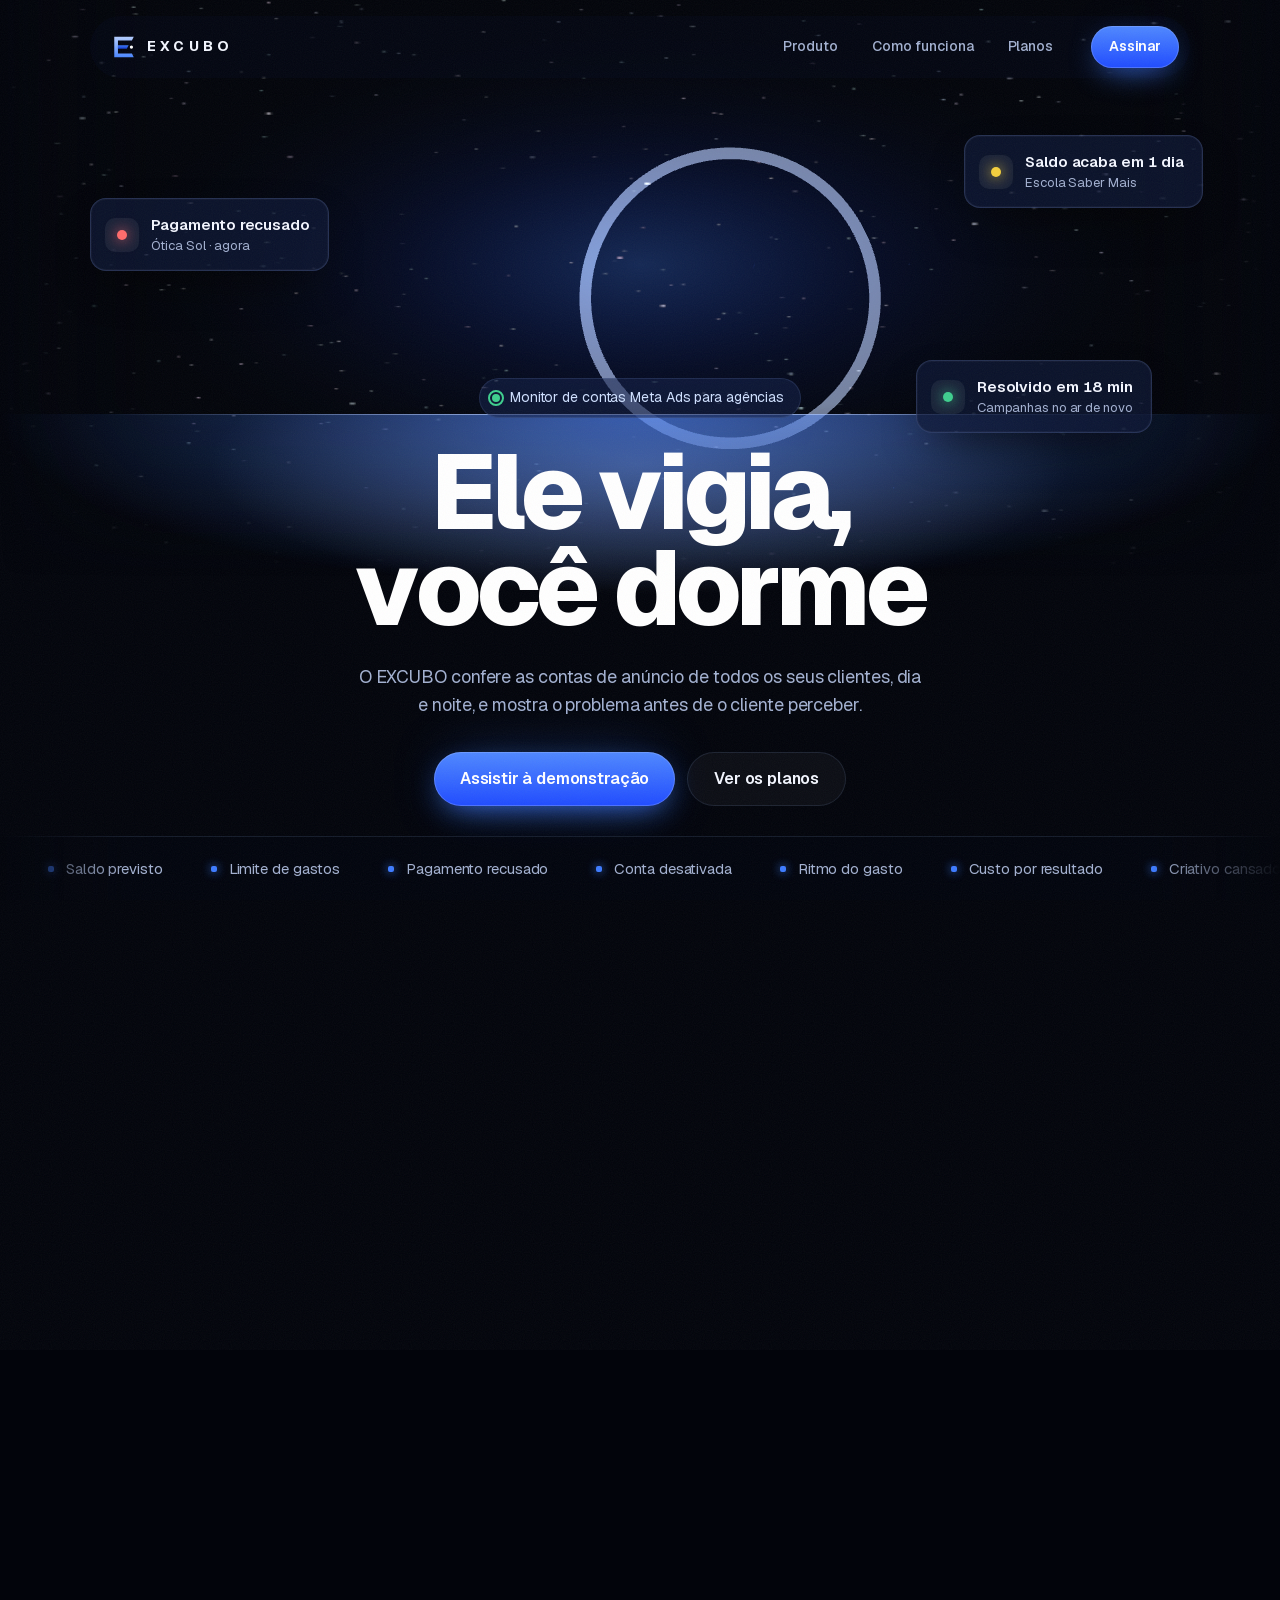
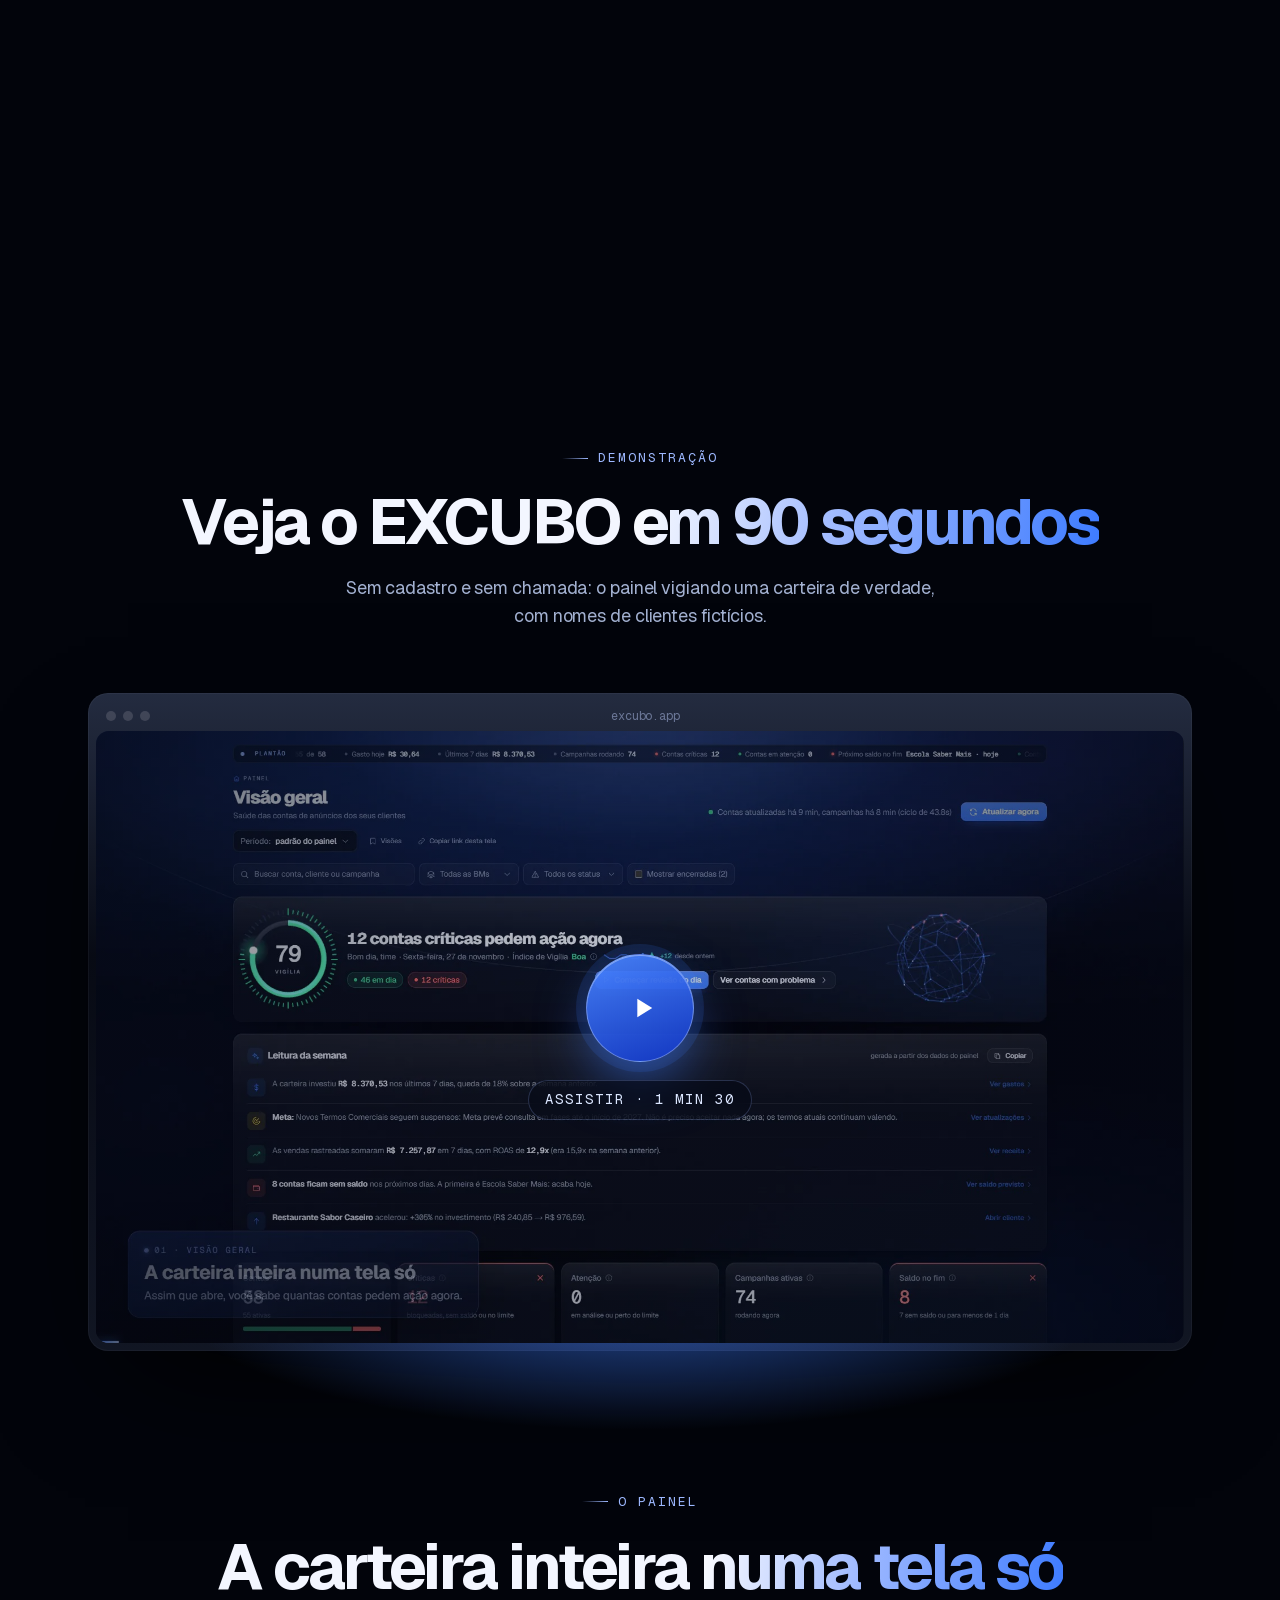
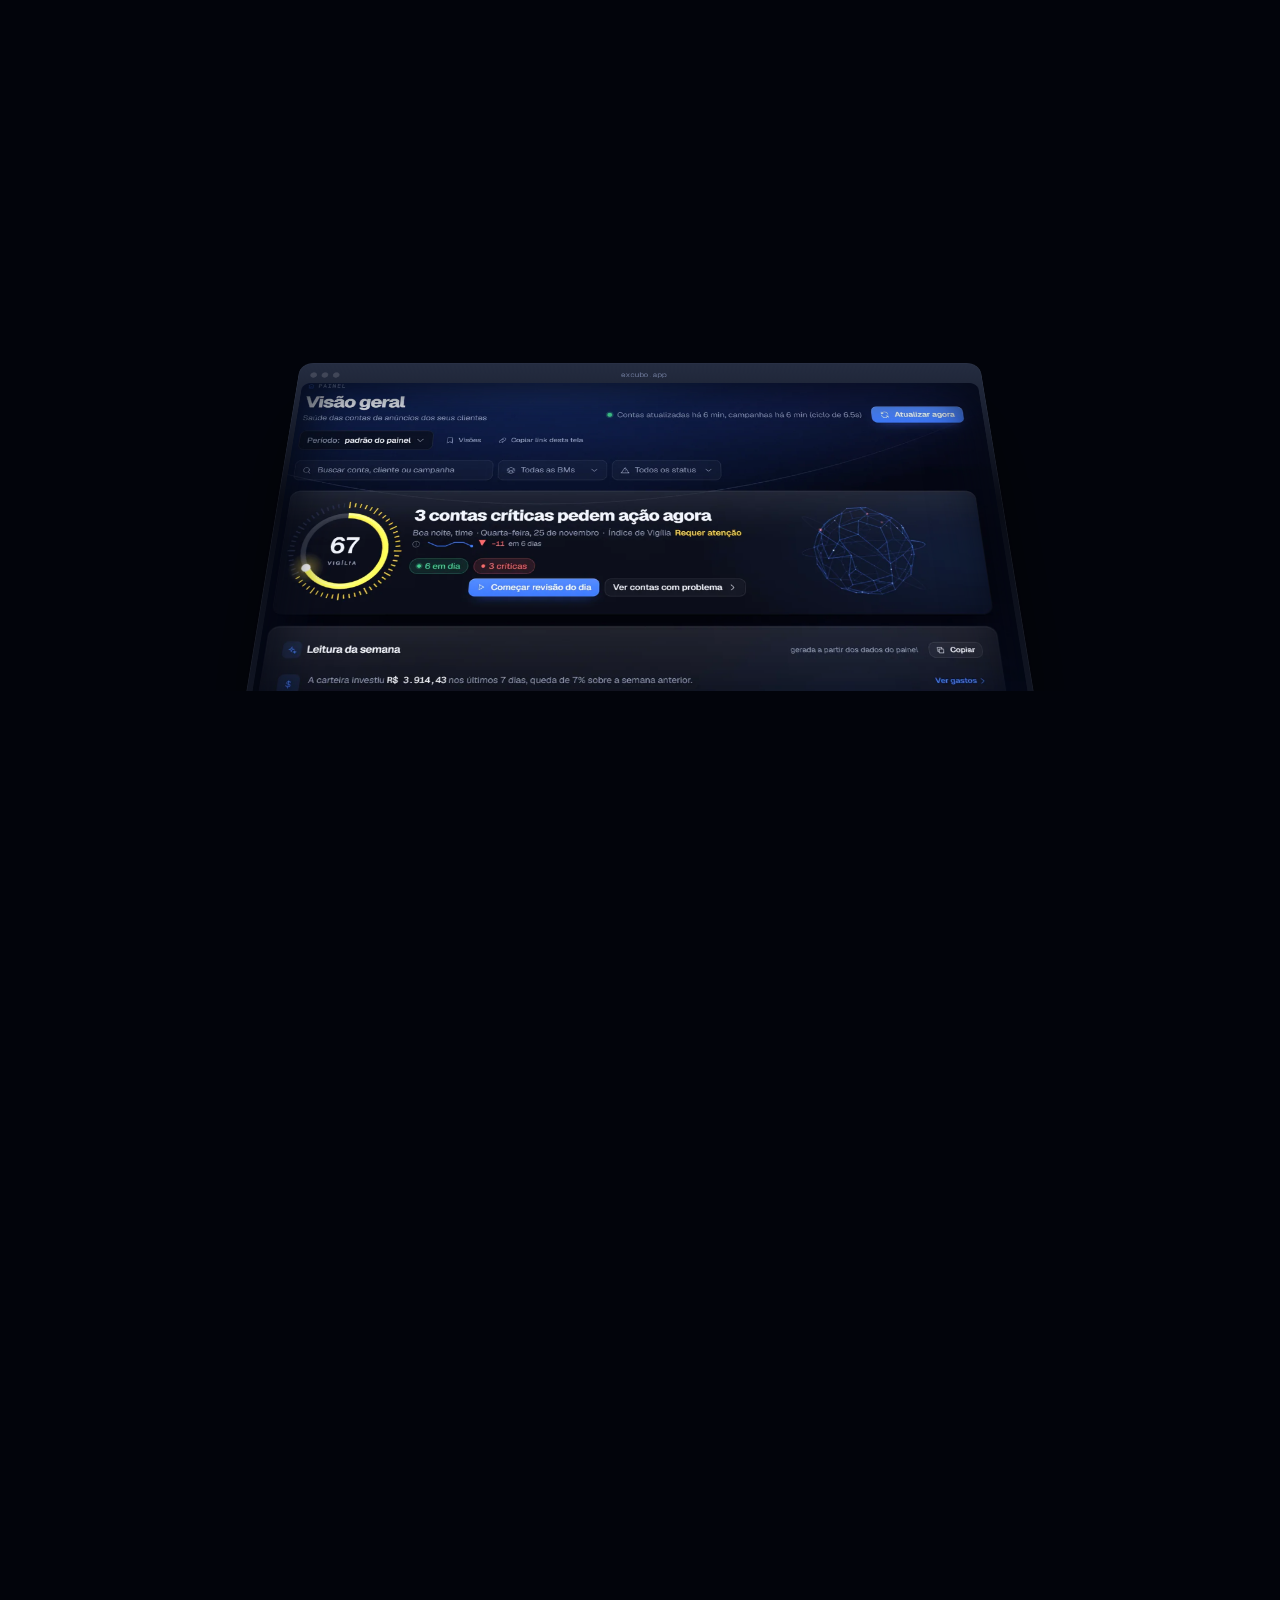
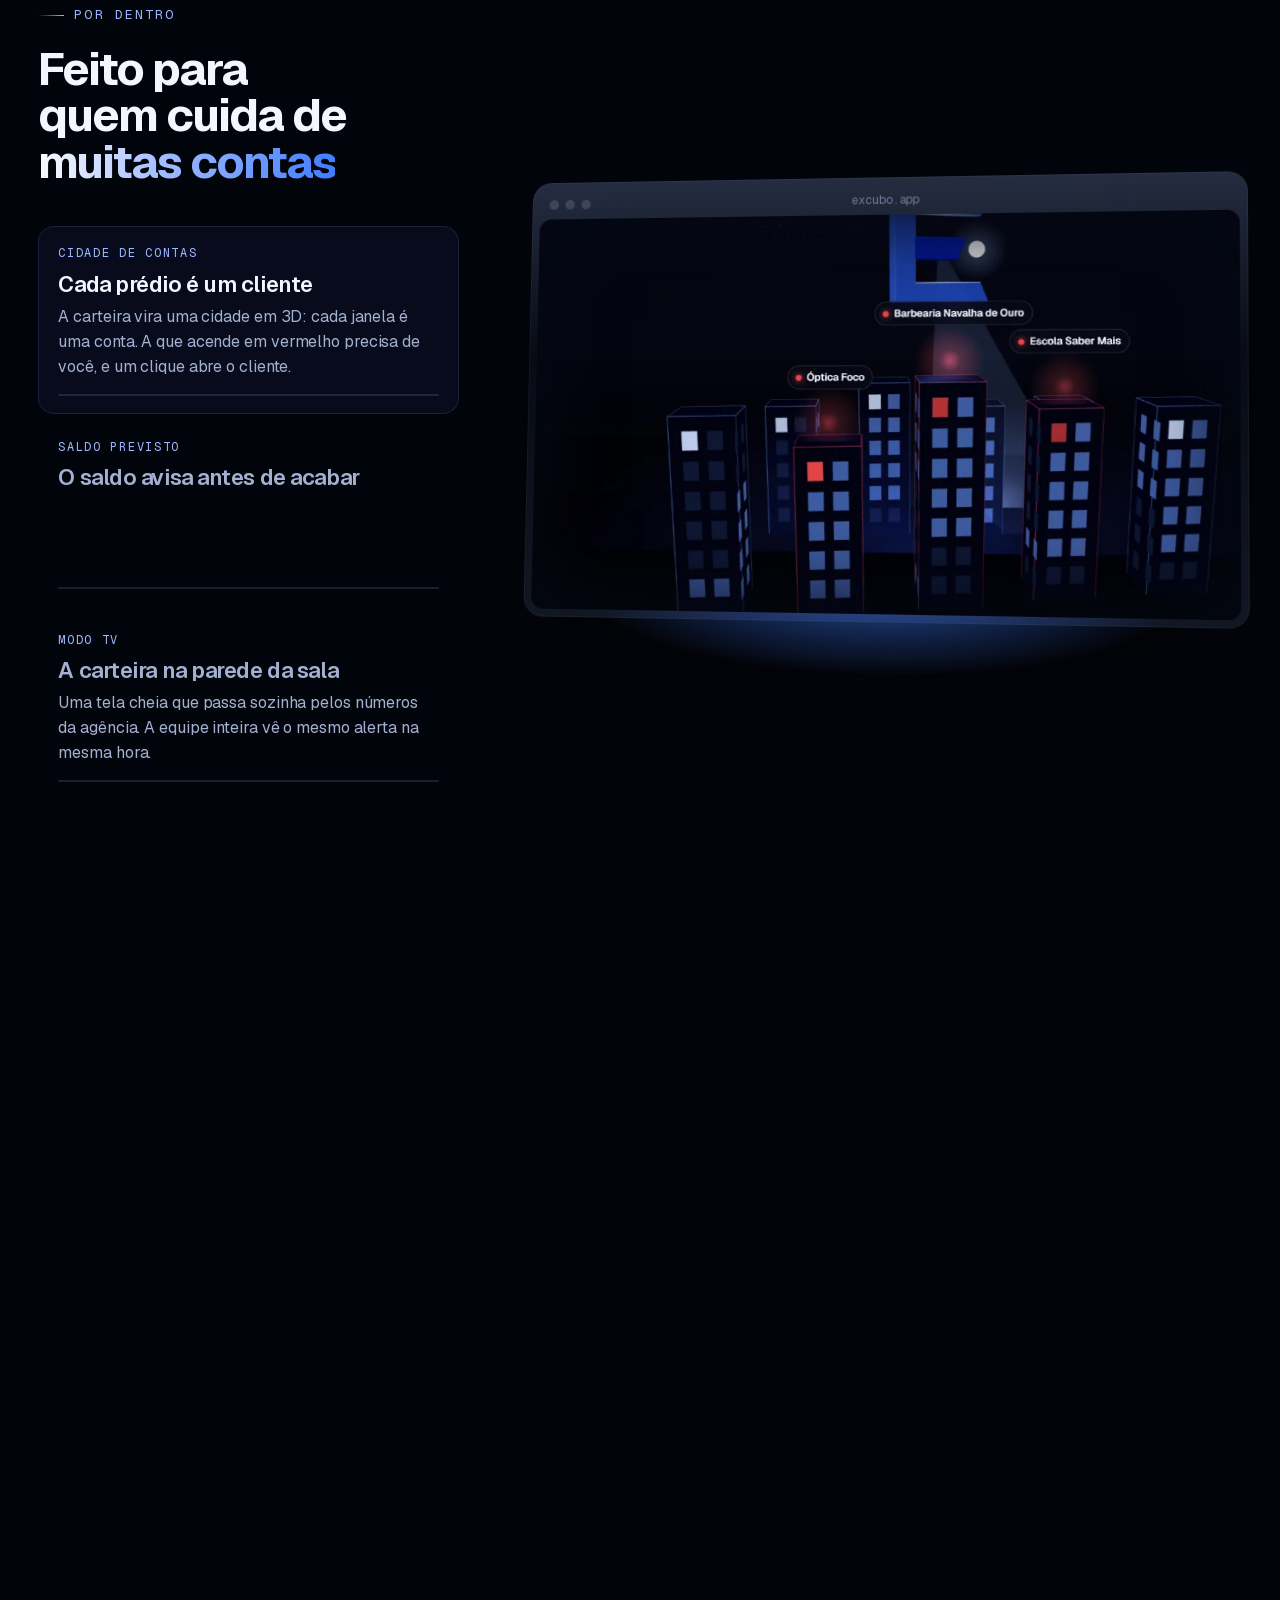
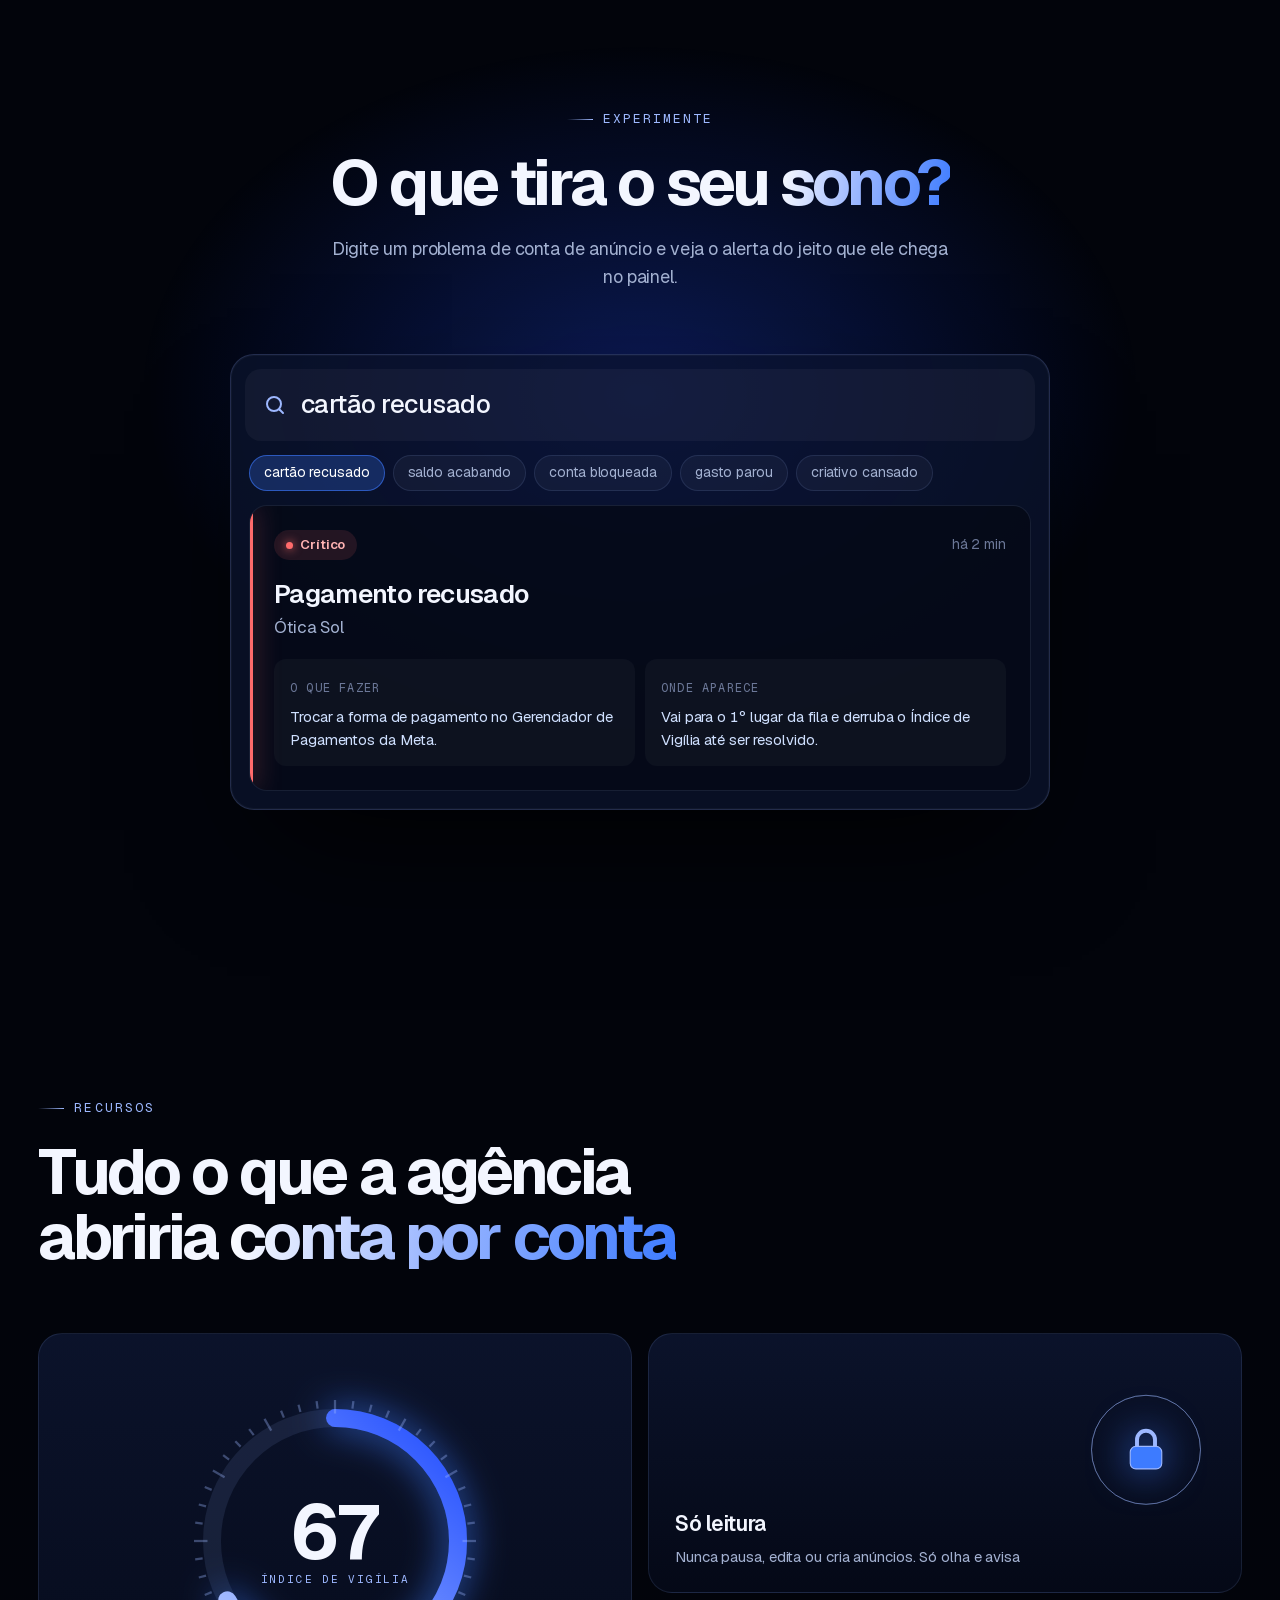
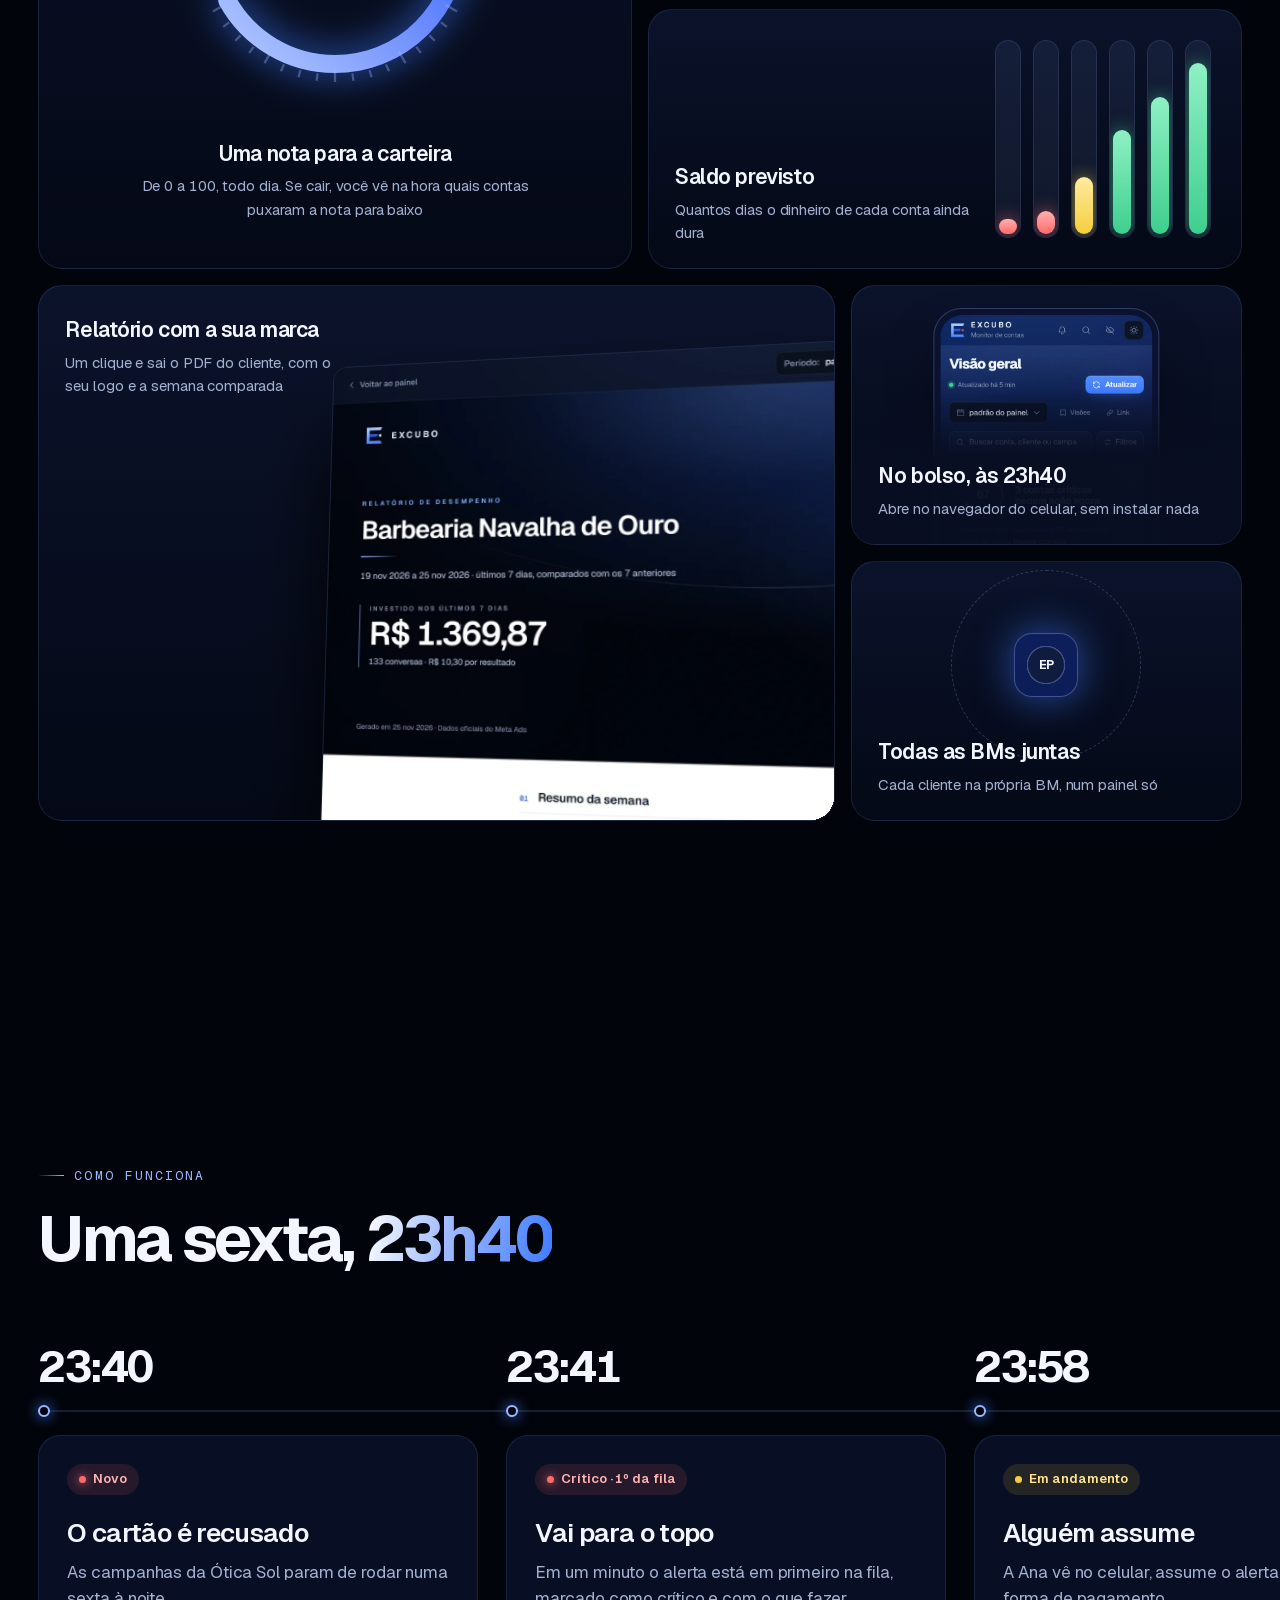
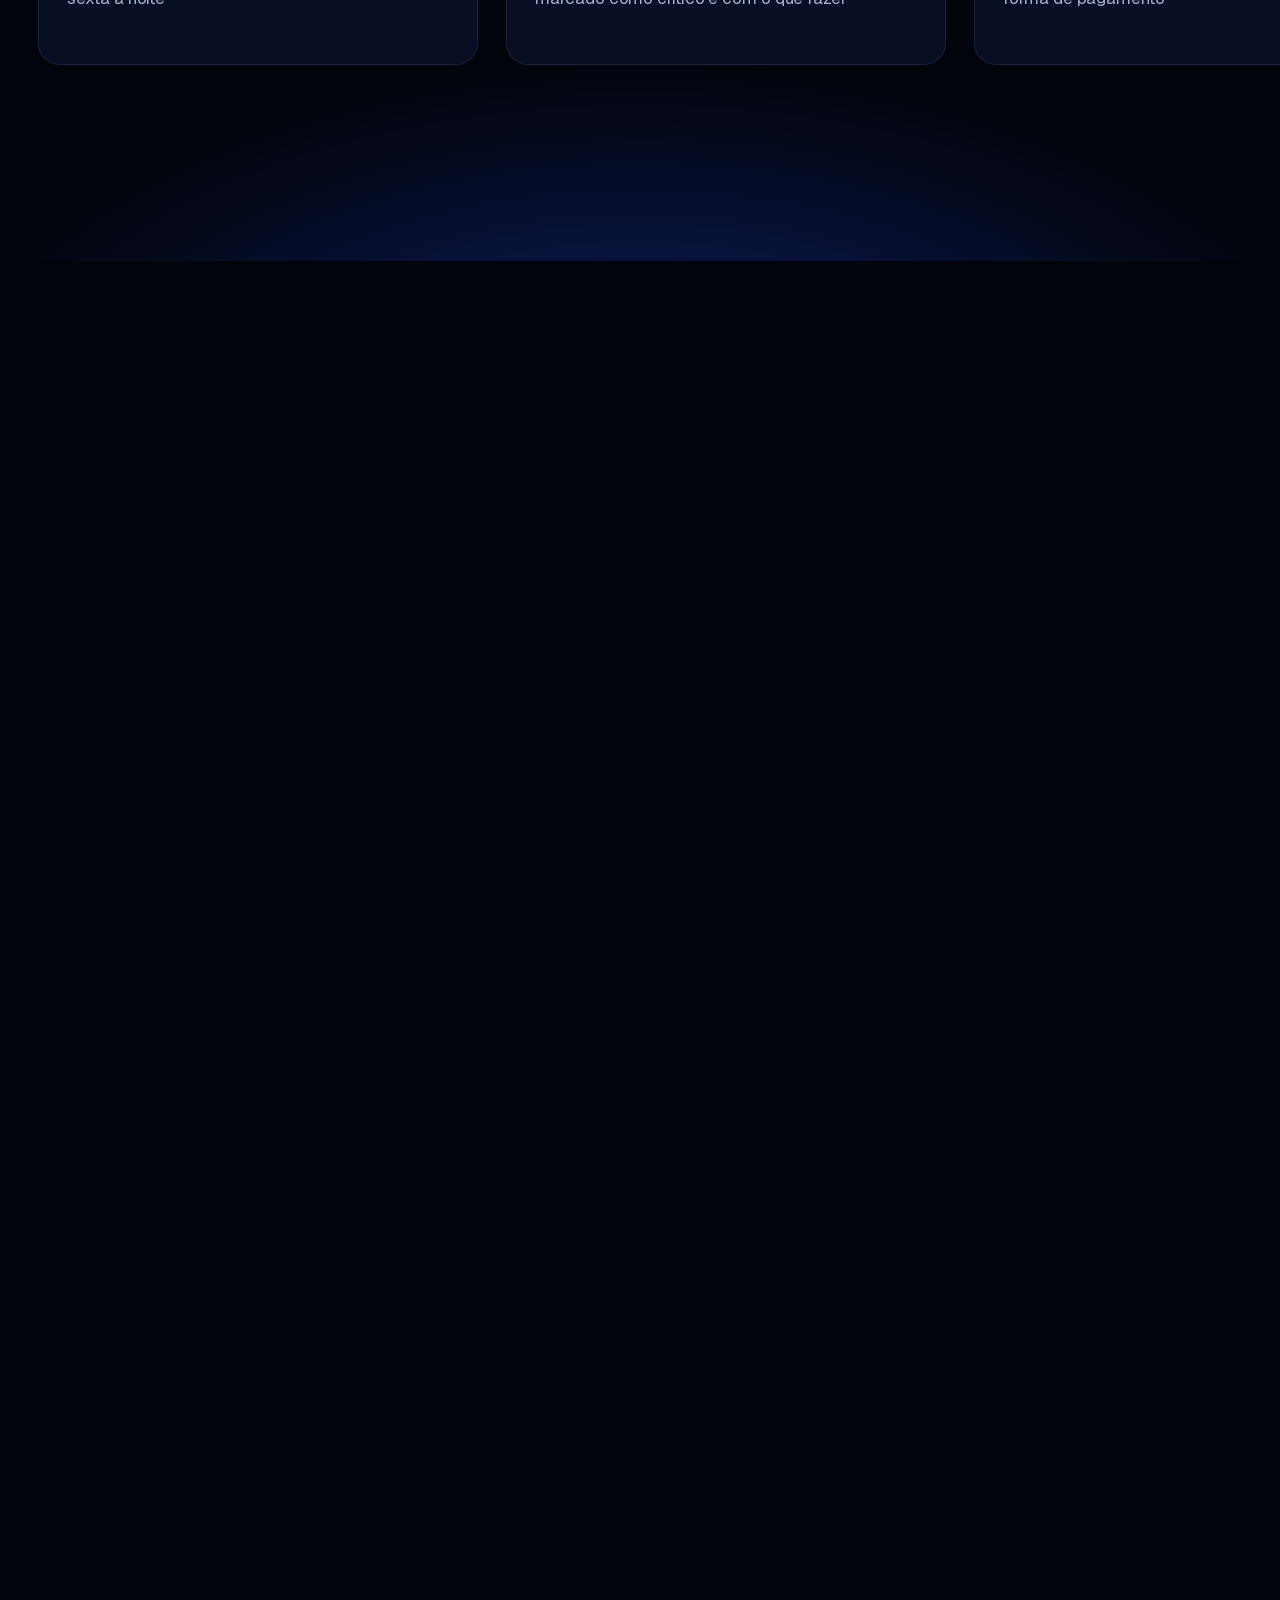
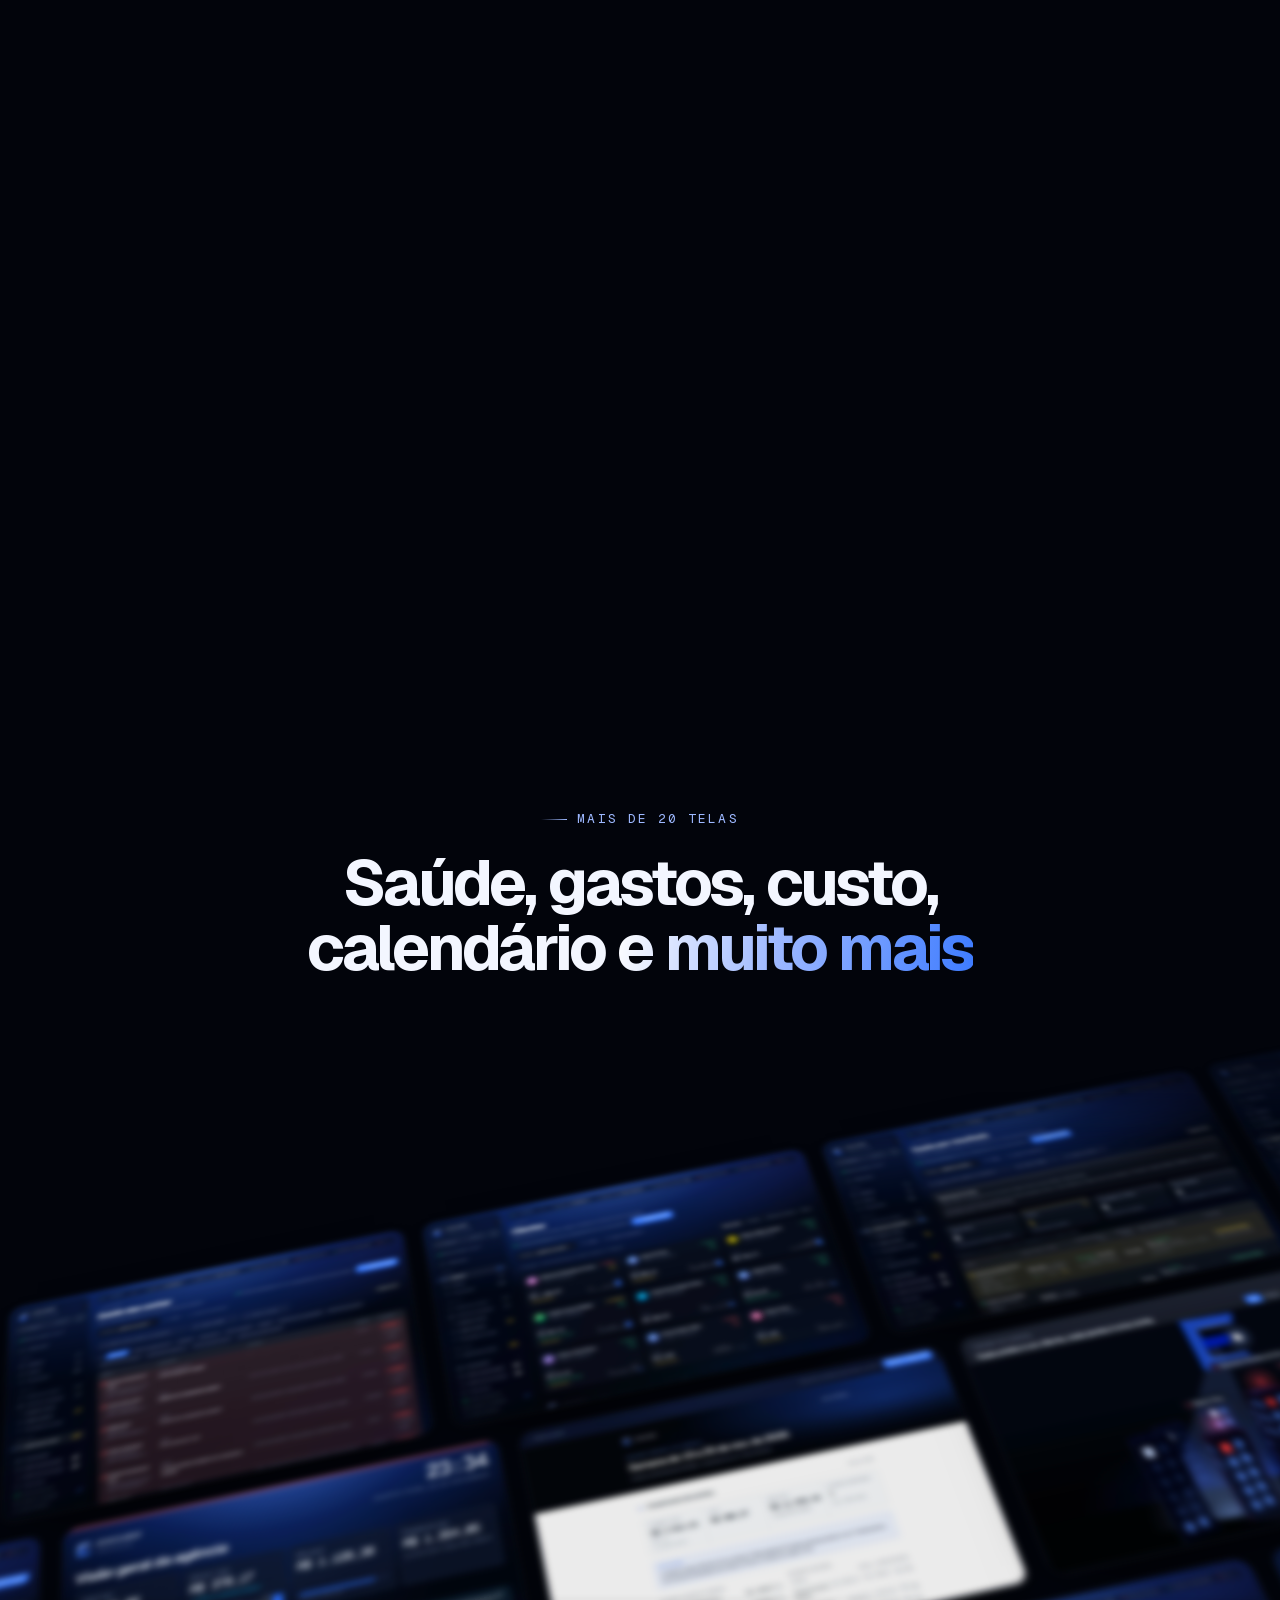
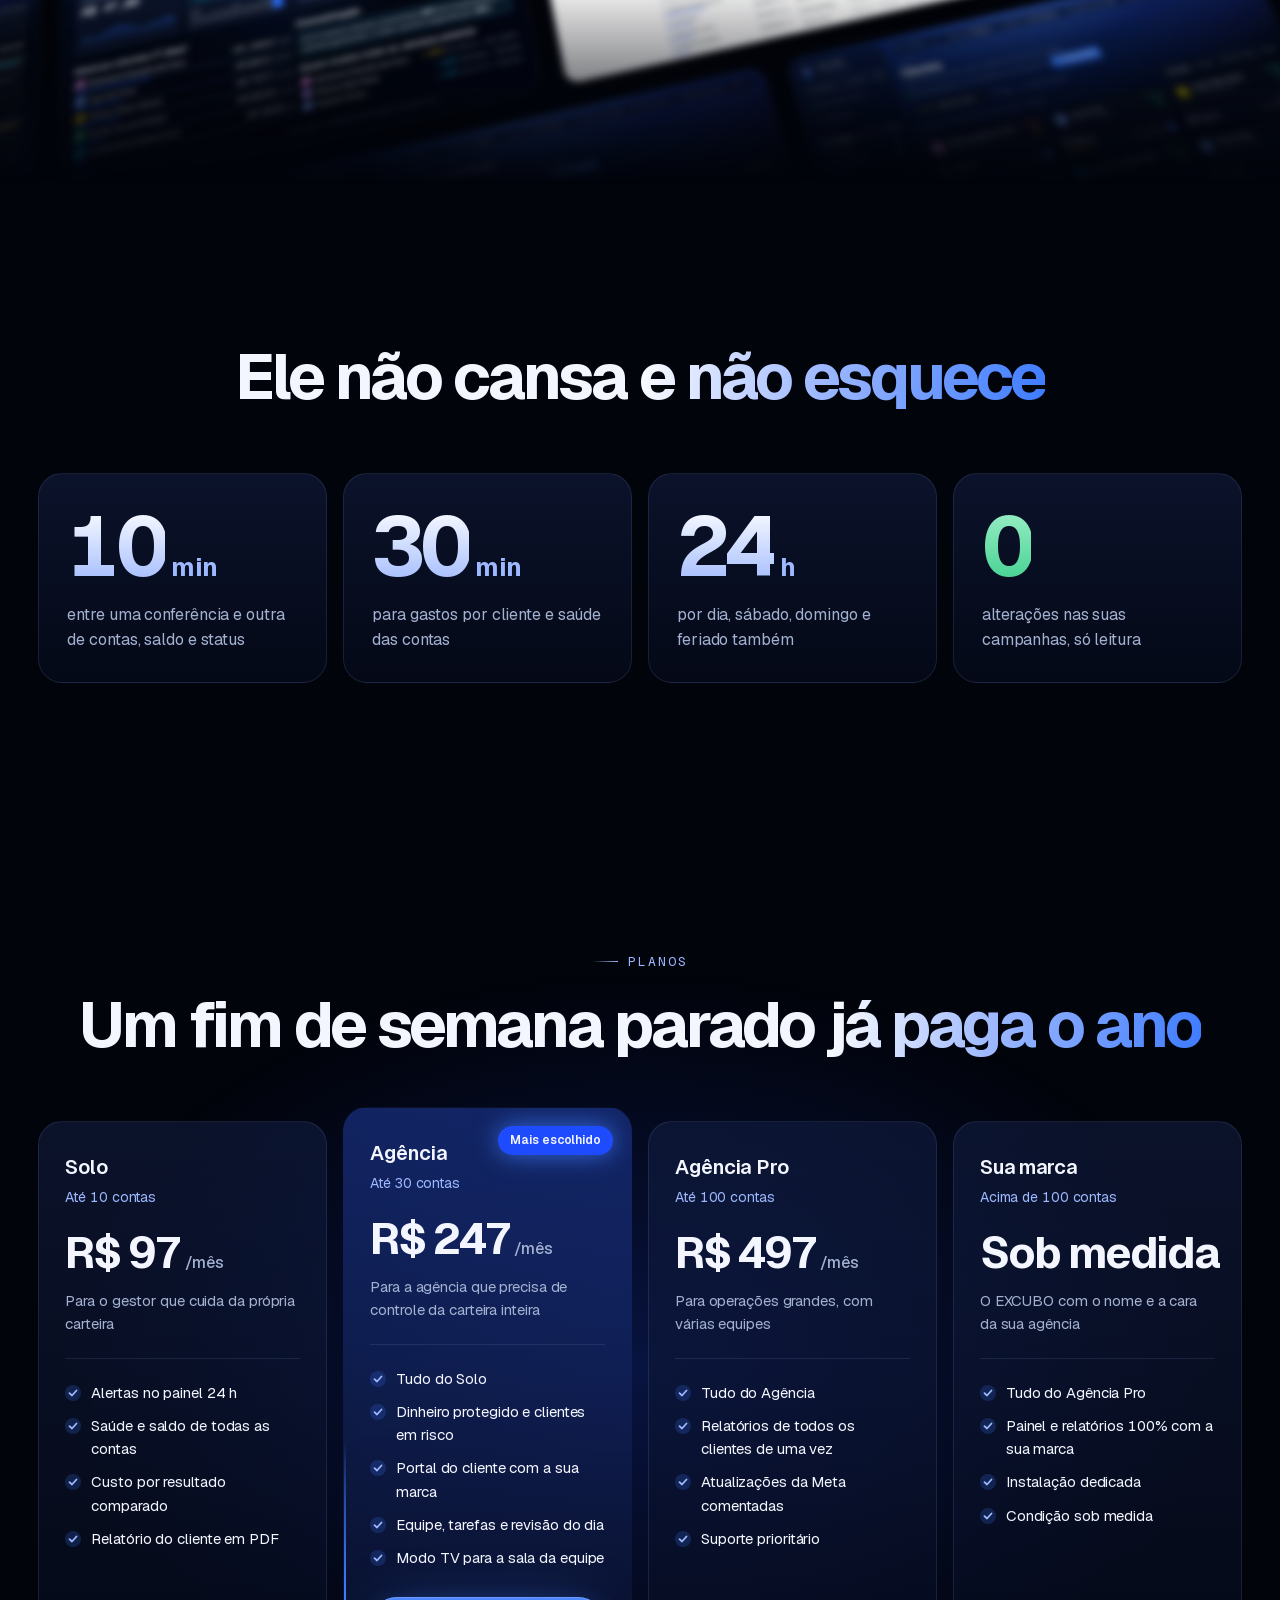
==== commit 26d5edb8: "Pagina de vendas: video de demonstracao de 90 segundos e botao Quero assinar" ====
--- a/conheca/index.html
+++ b/conheca/index.html
@@ -1,7 +1,7 @@
-<!DOCTYPE html><html lang="pt-BR" class="__variable_8eaea4 __variable_07d42c __variable_81ca43" data-theme="dark"><head><script>window.EXCUBO_ESTATICO=1</script><meta charSet="utf-8"/><meta name="viewport" content="width=device-width, initial-scale=1, viewport-fit=cover"/><link rel="stylesheet" href="/_next/static/css/ec7a9737db77e510.css" data-precedence="next"/><link rel="stylesheet" href="/_next/static/css/f9b175c18b5f72a6.css" data-precedence="next"/><link rel="stylesheet" href="/_next/static/css/97cf9b93e8e16a44.css" data-precedence="next"/><link rel="stylesheet" href="/_next/static/css/4ef1777bc418de75.css" data-precedence="next"/><link rel="preload" as="script" fetchPriority="low" href="/_next/static/chunks/webpack-1ed0c6b71818a840.js"/><script src="/_next/static/chunks/4bd1b696-f785427dddbba9fb.js" async=""></script><script src="/_next/static/chunks/1255-b84741b894bb9354.js" async=""></script><script src="/_next/static/chunks/main-app-2164972e3d89d5d1.js" async=""></script><script src="/_next/static/chunks/app/layout-efc4d0b1fb2fd7ee.js" async=""></script><script src="/_next/static/chunks/app/error-cc340d1f54585553.js" async=""></script><script src="/_next/static/chunks/app/not-found-89865df3e8fac614.js" async=""></script><script src="/_next/static/chunks/app/conheca/page-dadbf689f9e5d721.js" async=""></script><meta name="theme-color" content="#02040a"/><script>try{var t=localStorage.getItem('fc-theme');if(t!=='light'&&t!=='dark'){t=window.matchMedia&&window.matchMedia('(prefers-color-scheme: light)').matches?'light':'dark'}document.documentElement.setAttribute('data-theme',t)}catch(e){document.documentElement.setAttribute('data-theme','dark')}
+<!DOCTYPE html><html lang="pt-BR" class="__variable_8eaea4 __variable_07d42c __variable_81ca43" data-theme="dark"><head><script>window.EXCUBO_ESTATICO=1</script><meta charSet="utf-8"/><meta name="viewport" content="width=device-width, initial-scale=1, viewport-fit=cover"/><link rel="stylesheet" href="/_next/static/css/ec7a9737db77e510.css" data-precedence="next"/><link rel="stylesheet" href="/_next/static/css/f9b175c18b5f72a6.css" data-precedence="next"/><link rel="stylesheet" href="/_next/static/css/97cf9b93e8e16a44.css" data-precedence="next"/><link rel="stylesheet" href="/_next/static/css/34f6cf9c06979046.css" data-precedence="next"/><link rel="preload" as="script" fetchPriority="low" href="/_next/static/chunks/webpack-1ed0c6b71818a840.js"/><script src="/_next/static/chunks/4bd1b696-f785427dddbba9fb.js" async=""></script><script src="/_next/static/chunks/1255-b84741b894bb9354.js" async=""></script><script src="/_next/static/chunks/main-app-2164972e3d89d5d1.js" async=""></script><script src="/_next/static/chunks/app/layout-efc4d0b1fb2fd7ee.js" async=""></script><script src="/_next/static/chunks/app/error-cc340d1f54585553.js" async=""></script><script src="/_next/static/chunks/app/not-found-89865df3e8fac614.js" async=""></script><script src="/_next/static/chunks/app/conheca/page-c7a14b51e1a94502.js" async=""></script><meta name="theme-color" content="#02040a"/><script>try{var t=localStorage.getItem('fc-theme');if(t!=='light'&&t!=='dark'){t=window.matchMedia&&window.matchMedia('(prefers-color-scheme: light)').matches?'light':'dark'}document.documentElement.setAttribute('data-theme',t)}catch(e){document.documentElement.setAttribute('data-theme','dark')}
 try{var b=JSON.parse(localStorage.getItem('vg-branding')||'{}');var r=document.documentElement;if(b.accent&&b.accent.toLowerCase()!=='#3d7bff'){var av=(function(a){var b=/^#?([0-9a-f]{6})$/i.exec(a||"");if(!b)return null;var c=parseInt(b[1],16),d=c>>16&255,e=c>>8&255,f=255&c,g=function(a,b,c){return Math.round(a+(b-a)*c)},h=function(a){var b=a.toString(16);return b.length<2?"0"+b:b},i=function(a){return"#"+h(a[0])+h(a[1])+h(a[2])},j=function(a){return(a/=255)<=.03928?a/12.92:Math.pow((a+.055)/1.055,2.4)},k=function(a){return .2126*j(a[0])+.7152*j(a[1])+.0722*j(a[2])>.3?"#05070b":"#ffffff"},l=[d,e,f],m=[g(d,255,.16),g(e,255,.16),g(f,255,.16)],n=[g(d,0,.22),g(e,0,.22),g(f,0,.22)],o=[g(d,0,.36),g(e,0,.36),g(f,0,.36)];return{"--accent-dark":i(l),"--accent-dark-strong":i(m),"--accent-dark-on":k(l),"--accent-light":i(n),"--accent-light-strong":i(o),"--accent-light-on":k(n),"--color-brand-bright":"#"+b[1]}})(b.accent);if(av){r.setAttribute('data-accent','1');for(var k in av)r.style.setProperty(k,av[k])}}if(b.density==='compact')r.setAttribute('data-density','compact');if(b.motion==='off')r.setAttribute('data-motion','off');if(b.font==='public')r.setAttribute('data-font','public')}catch(e){}
 try{if(localStorage.getItem('vg-rail')==='mini')document.documentElement.setAttribute('data-rail','mini')}catch(e){}
 try{var gl=localStorage.getItem('vg-glass');if(localStorage.getItem('vg-id')!=='3'){localStorage.setItem('vg-id','3');localStorage.removeItem('vg-glass-claro');if(gl===null||gl==='cidade'||gl==='aurora'){gl=gl===null?null:'horizonte';if(gl)localStorage.setItem('vg-glass',gl)}else if(gl.indexOf('claro')===0){gl='claro-horizonte';localStorage.setItem('vg-glass',gl)}}if(gl===null){gl='horizonte';if(localStorage.getItem('fc-theme')===null)document.documentElement.setAttribute('data-theme','dark')}if(gl==='cidade'||gl==='aurora'||gl==='horizonte')document.documentElement.setAttribute('data-glass',gl);if(gl.indexOf('claro')===0){document.documentElement.setAttribute('data-glass',gl);document.documentElement.setAttribute('data-theme','light')}}catch(e){document.documentElement.setAttribute('data-glass','horizonte')}
 try{var hh=new Date().getHours();document.documentElement.setAttribute('data-hora',hh>=5&&hh<12?'manha':hh>=12&&hh<18?'tarde':'noite')}catch(e){}
-try{var pth=location.pathname;if(localStorage.getItem('fc-privacy')==='1'&&pth.indexOf('/relatorio')!==0&&pth.indexOf('/resumo')!==0)document.documentElement.setAttribute('data-privacy','1')}catch(e){}</script><script src="/_next/static/chunks/polyfills-42372ed130431b0a.js" noModule=""></script></head><body class="min-h-screen bg-bg font-sans text-ink antialiased"><div hidden=""><!--$?--><template id="B:0"></template><!--/$--></div><div class="vg-bg" aria-hidden="true"></div><div class="vx-page"><div class="vx-grain" aria-hidden="true"></div><header class="vx-nav "><a href="#topo" class="vx-brand" aria-label="EXCUBO, início"><svg width="26" height="26" viewBox="4 8 112 112" class="vg-mark-svg " aria-hidden="true" focusable="false"><defs><linearGradient id="_R_l5fiv5b_l" x1="0" y1="0" x2="0" y2="1"><stop offset="0" stop-color="#B4CDFF"></stop><stop offset="1" stop-color="#4A86FF"></stop></linearGradient><linearGradient id="_R_l5fiv5b_r" x1="0" y1="0" x2="0" y2="1"><stop offset="0" stop-color="#3D7BFF"></stop><stop offset="1" stop-color="#1238C9"></stop></linearGradient></defs><path d="M18 20L102 20L94 36L34 36L34 92L94 92L102 108L18 108Z" style="fill:var(--mk-l, url(#_R_l5fiv5b_l))"></path><path d="M34 56L80 56L72 72L34 72Z" style="fill:var(--mk-r, url(#_R_l5fiv5b_r))"></path><circle cx="92" cy="64" r="7" style="fill:var(--mk-d, #ffffff)"></circle></svg><span>EXCUBO</span></a><nav class="vx-links" aria-label="Seções"><a href="#por-dentro">Produto</a><a href="#como">Como funciona</a><a href="#planos">Planos</a></nav><a href="mailto:phm.couto05@gmail.com?subject=Quero%20uma%20demonstra%C3%A7%C3%A3o%20do%20EXCUBO" class="vx-btn vx-btn-primary vx-btn-sm">Pedir demonstração</a></header><main><section id="topo" class="vx-hero" data-scroll-track="true" aria-labelledby="vx-titulo"><div class="vx-hero-pin"><div class="vx-hero-scene"><!--$!--><template data-dgst="BAILOUT_TO_CLIENT_SIDE_RENDERING"></template><!--/$--></div><div class="vx-horizon" aria-hidden="true"></div><div class="vx-hero-cards" aria-hidden="true"><div class="vx-float vx-float-a" data-depth="16"><span class="vx-float-dot is-bad"></span><div><strong>Pagamento recusado</strong><span>Ótica Sol · agora</span></div></div><div class="vx-float vx-float-b" data-depth="26"><span class="vx-float-dot is-warn"></span><div><strong>Saldo acaba em 1 dia</strong><span>Escola Saber Mais</span></div></div><div class="vx-float vx-float-c" data-depth="16"><span class="vx-float-dot is-ok"></span><div><strong>Resolvido em 18 min</strong><span>Campanhas no ar de novo</span></div></div></div><div class="vx-hero-copy" data-hero-copy="true"><p class="vx-chip"><span class="vx-live"></span> Monitor de contas Meta Ads para agências</p><h1 id="vx-titulo" class="vx-hero-title" data-split="true">Ele vigia, você dorme</h1><p class="vx-hero-sub" data-fade="true">O EXCUBO confere as contas de anúncio de todos os seus clientes, dia e noite, e mostra o problema antes de o cliente perceber.</p><div class="vx-hero-actions" data-fade="true"><a href="mailto:phm.couto05@gmail.com?subject=Quero%20uma%20demonstra%C3%A7%C3%A3o%20do%20EXCUBO" class="vx-btn vx-btn-primary" data-magnetic="true">Pedir uma demonstração</a><a href="#por-dentro" class="vx-btn vx-btn-ghost">Como funciona</a></div></div><div class="vx-marquee" aria-hidden="true"><div class="vx-marquee-track"><span><i></i> <!-- -->Saldo previsto</span><span><i></i> <!-- -->Limite de gastos</span><span><i></i> <!-- -->Pagamento recusado</span><span><i></i> <!-- -->Conta desativada</span><span><i></i> <!-- -->Ritmo do gasto</span><span><i></i> <!-- -->Custo por resultado</span><span><i></i> <!-- -->Criativo cansado</span><span><i></i> <!-- -->Todas as BMs</span><span><i></i> <!-- -->Relatório com a sua marca</span><span><i></i> <!-- -->Modo TV</span><span><i></i> <!-- -->Saldo previsto</span><span><i></i> <!-- -->Limite de gastos</span><span><i></i> <!-- -->Pagamento recusado</span><span><i></i> <!-- -->Conta desativada</span><span><i></i> <!-- -->Ritmo do gasto</span><span><i></i> <!-- -->Custo por resultado</span><span><i></i> <!-- -->Criativo cansado</span><span><i></i> <!-- -->Todas as BMs</span><span><i></i> <!-- -->Relatório com a sua marca</span><span><i></i> <!-- -->Modo TV</span></div></div></div></section><section id="por-dentro" class="vx-reveal" aria-labelledby="vx-reveal-h"><div class="vx-reveal-pin"><div class="vx-reveal-head" data-reveal-head="true"><p class="vx-kicker">O painel</p><h2 id="vx-reveal-h" class="vx-h2">A carteira inteira <span class="vx-grad">numa tela só</span></h2></div><div class="vx-reveal-stage"><div class="vx-reveal-screen" data-reveal-screen="true"><div class="vx-screen "><span class="vx-screen-glow" aria-hidden="true"></span><div class="vx-screen-bar" aria-hidden="true"><span></span><span></span><span></span><em>excubo.app</em></div><div class="vx-screen-body"><video class="vx-video vx-video-zoom " style="--vx-z:1.27;--vx-o:100% 45%" poster="/conheca/hq-inicio.webp" muted="" loop="" playsInline="" preload="none" aria-label="Vídeo do painel: a Visão geral com o Índice de Vigília e as contas críticas"></video></div></div></div></div></div></section><section class="vx-story" data-story="3" aria-labelledby="vx-story-h"><div class="vx-story-pin"><div class="vx-story-left"><p class="vx-kicker">Por dentro</p><h2 id="vx-story-h" class="vx-h2 vx-story-h">Feito para quem cuida de <span class="vx-grad">muitas contas</span></h2><ol class="vx-story-list"><li class="is-on"><button type="button" data-story-go="0"><span class="vx-story-name">Cidade de contas</span><span class="vx-story-title">Cada prédio é um cliente</span><span class="vx-story-text">A carteira vira uma cidade em 3D: cada janela é uma conta. A que acende em vermelho precisa de você, e um clique abre o cliente.</span><span class="vx-story-bar" aria-hidden="true"><span data-story-bar="0"></span></span></button></li><li class=""><button type="button" data-story-go="1"><span class="vx-story-name">Saldo previsto</span><span class="vx-story-title">O saldo avisa antes de acabar</span><span class="vx-story-text">Quantos dias o dinheiro de cada conta ainda dura no ritmo de hoje. Quem está no fim aparece em vermelho, com dias de antecedência.</span><span class="vx-story-bar" aria-hidden="true"><span data-story-bar="1"></span></span></button></li><li class=""><button type="button" data-story-go="2"><span class="vx-story-name">Modo TV</span><span class="vx-story-title">A carteira na parede da sala</span><span class="vx-story-text">Uma tela cheia que passa sozinha pelos números da agência. A equipe inteira vê o mesmo alerta na mesma hora.</span><span class="vx-story-bar" aria-hidden="true"><span data-story-bar="2"></span></span></button></li></ol></div><div class="vx-story-right"><div class="vx-screen "><span class="vx-screen-glow" aria-hidden="true"></span><div class="vx-screen-bar" aria-hidden="true"><span></span><span></span><span></span><em>excubo.app</em></div><div class="vx-screen-body"><div class="vx-story-media is-on"><video class="vx-video vx-video-zoom " style="--vx-z:1.75;--vx-o:62% 58%" poster="/conheca/hq-cidade.webp" muted="" loop="" playsInline="" preload="none" aria-label="Vídeo do painel: Cidade de contas"></video></div><div class="vx-story-media "><video class="vx-video vx-video-zoom " style="--vx-z:1.95;--vx-o:62% 46%" poster="/conheca/hq-saldo.webp" muted="" loop="" playsInline="" preload="none" aria-label="Vídeo do painel: Saldo previsto"></video></div><div class="vx-story-media "><video class="vx-video vx-video-zoom " style="--vx-z:1.36;--vx-o:0% 30%" poster="/conheca/hq-tv.webp" muted="" loop="" playsInline="" preload="none" aria-label="Vídeo do painel: Modo TV"></video></div></div></div></div></div></section><section class="vx-cmd-sec" aria-labelledby="vx-cmd-h"><div class="vx-sec-head vx-center" data-up="true"><p class="vx-kicker">Experimente</p><h2 id="vx-cmd-h" class="vx-h2">O que tira o seu <span class="vx-grad">sono?</span></h2><p class="vx-lead">Digite um problema de conta de anúncio e veja o alerta do jeito que ele chega no painel.</p></div><div class="vx-cmd" data-up="true" data-glow="true"><label class="vx-cmd-input"><svg viewBox="0 0 24 24" aria-hidden="true"><circle cx="11" cy="11" r="7" fill="none" stroke="currentColor" stroke-width="2"></circle><path d="m20 20-3.5-3.5" stroke="currentColor" stroke-width="2" stroke-linecap="round"></path></svg><input spellCheck="false" maxLength="40" aria-label="Digite o problema" placeholder="Ex.: cartão recusado" value="cartão recusado"/></label><div class="vx-cmd-chips"><button type="button" class="is-on">cartão recusado</button><button type="button" class="">saldo acabando</button><button type="button" class="">conta bloqueada</button><button type="button" class="">gasto parou</button><button type="button" class="">criativo cansado</button></div><div class="vx-cmd-out" aria-live="polite"><div class="vx-alert is-bad"><div class="vx-alert-head"><span class="vx-badge is-bad"><i></i> <!-- -->Crítico</span><span class="vx-alert-since">há 2 min</span></div><div class="vx-alert-title">Pagamento recusado</div><div class="vx-alert-client">Ótica Sol</div><div class="vx-alert-grid"><div><span>O que fazer</span><p>Trocar a forma de pagamento no Gerenciador de Pagamentos da Meta.</p></div><div><span>Onde aparece</span><p>Vai para o 1º lugar da fila e derruba o Índice de Vigília até ser resolvido.</p></div></div></div></div></div></section><section class="vx-bento-sec" aria-labelledby="vx-bento-h"><div class="vx-sec-head" data-up="true"><p class="vx-kicker">Recursos</p><h2 id="vx-bento-h" class="vx-h2">Tudo o que a agência abriria <span class="vx-grad">conta por conta</span></h2></div><div class="vx-bento" data-stagger="true"><article class="vx-tile vx-t-gauge" data-glow="true"><div class="vx-gauge" aria-hidden="true"><svg viewBox="0 0 200 200"><defs><linearGradient id="vxg" x1="0" y1="0" x2="1" y2="1"><stop offset="0" stop-color="#b9ceff"></stop><stop offset="1" stop-color="#1f4bff"></stop></linearGradient></defs><circle cx="100" cy="100" r="82" class="vx-gauge-track"></circle><circle cx="100" cy="100" r="82" class="vx-gauge-arc" data-gauge="true" stroke="url(#vxg)"></circle><line x1="100" y1="6" x2="100" y2="15" transform="rotate(0 100 100)" class="vx-gauge-tick"></line><line x1="100" y1="6" x2="100" y2="11" transform="rotate(7.5 100 100)" class="vx-gauge-tick"></line><line x1="100" y1="6" x2="100" y2="11" transform="rotate(15 100 100)" class="vx-gauge-tick"></line><line x1="100" y1="6" x2="100" y2="11" transform="rotate(22.5 100 100)" class="vx-gauge-tick"></line><line x1="100" y1="6" x2="100" y2="15" transform="rotate(30 100 100)" class="vx-gauge-tick"></line><line x1="100" y1="6" x2="100" y2="11" transform="rotate(37.5 100 100)" class="vx-gauge-tick"></line><line x1="100" y1="6" x2="100" y2="11" transform="rotate(45 100 100)" class="vx-gauge-tick"></line><line x1="100" y1="6" x2="100" y2="11" transform="rotate(52.5 100 100)" class="vx-gauge-tick"></line><line x1="100" y1="6" x2="100" y2="15" transform="rotate(60 100 100)" class="vx-gauge-tick"></line><line x1="100" y1="6" x2="100" y2="11" transform="rotate(67.5 100 100)" class="vx-gauge-tick"></line><line x1="100" y1="6" x2="100" y2="11" transform="rotate(75 100 100)" class="vx-gauge-tick"></line><line x1="100" y1="6" x2="100" y2="11" transform="rotate(82.5 100 100)" class="vx-gauge-tick"></line><line x1="100" y1="6" x2="100" y2="15" transform="rotate(90 100 100)" class="vx-gauge-tick"></line><line x1="100" y1="6" x2="100" y2="11" transform="rotate(97.5 100 100)" class="vx-gauge-tick"></line><line x1="100" y1="6" x2="100" y2="11" transform="rotate(105 100 100)" class="vx-gauge-tick"></line><line x1="100" y1="6" x2="100" y2="11" transform="rotate(112.5 100 100)" class="vx-gauge-tick"></line><line x1="100" y1="6" x2="100" y2="15" transform="rotate(120 100 100)" class="vx-gauge-tick"></line><line x1="100" y1="6" x2="100" y2="11" transform="rotate(127.5 100 100)" class="vx-gauge-tick"></line><line x1="100" y1="6" x2="100" y2="11" transform="rotate(135 100 100)" class="vx-gauge-tick"></line><line x1="100" y1="6" x2="100" y2="11" transform="rotate(142.5 100 100)" class="vx-gauge-tick"></line><line x1="100" y1="6" x2="100" y2="15" transform="rotate(150 100 100)" class="vx-gauge-tick"></line><line x1="100" y1="6" x2="100" y2="11" transform="rotate(157.5 100 100)" class="vx-gauge-tick"></line><line x1="100" y1="6" x2="100" y2="11" transform="rotate(165 100 100)" class="vx-gauge-tick"></line><line x1="100" y1="6" x2="100" y2="11" transform="rotate(172.5 100 100)" class="vx-gauge-tick"></line><line x1="100" y1="6" x2="100" y2="15" transform="rotate(180 100 100)" class="vx-gauge-tick"></line><line x1="100" y1="6" x2="100" y2="11" transform="rotate(187.5 100 100)" class="vx-gauge-tick"></line><line x1="100" y1="6" x2="100" y2="11" transform="rotate(195 100 100)" class="vx-gauge-tick"></line><line x1="100" y1="6" x2="100" y2="11" transform="rotate(202.5 100 100)" class="vx-gauge-tick"></line><line x1="100" y1="6" x2="100" y2="15" transform="rotate(210 100 100)" class="vx-gauge-tick"></line><line x1="100" y1="6" x2="100" y2="11" transform="rotate(217.5 100 100)" class="vx-gauge-tick"></line><line x1="100" y1="6" x2="100" y2="11" transform="rotate(225 100 100)" class="vx-gauge-tick"></line><line x1="100" y1="6" x2="100" y2="11" transform="rotate(232.5 100 100)" class="vx-gauge-tick"></line><line x1="100" y1="6" x2="100" y2="15" transform="rotate(240 100 100)" class="vx-gauge-tick"></line><line x1="100" y1="6" x2="100" y2="11" transform="rotate(247.5 100 100)" class="vx-gauge-tick"></line><line x1="100" y1="6" x2="100" y2="11" transform="rotate(255 100 100)" class="vx-gauge-tick"></line><line x1="100" y1="6" x2="100" y2="11" transform="rotate(262.5 100 100)" class="vx-gauge-tick"></line><line x1="100" y1="6" x2="100" y2="15" transform="rotate(270 100 100)" class="vx-gauge-tick"></line><line x1="100" y1="6" x2="100" y2="11" transform="rotate(277.5 100 100)" class="vx-gauge-tick"></line><line x1="100" y1="6" x2="100" y2="11" transform="rotate(285 100 100)" class="vx-gauge-tick"></line><line x1="100" y1="6" x2="100" y2="11" transform="rotate(292.5 100 100)" class="vx-gauge-tick"></line><line x1="100" y1="6" x2="100" y2="15" transform="rotate(300 100 100)" class="vx-gauge-tick"></line><line x1="100" y1="6" x2="100" y2="11" transform="rotate(307.5 100 100)" class="vx-gauge-tick"></line><line x1="100" y1="6" x2="100" y2="11" transform="rotate(315 100 100)" class="vx-gauge-tick"></line><line x1="100" y1="6" x2="100" y2="11" transform="rotate(322.5 100 100)" class="vx-gauge-tick"></line><line x1="100" y1="6" x2="100" y2="15" transform="rotate(330 100 100)" class="vx-gauge-tick"></line><line x1="100" y1="6" x2="100" y2="11" transform="rotate(337.5 100 100)" class="vx-gauge-tick"></line><line x1="100" y1="6" x2="100" y2="11" transform="rotate(345 100 100)" class="vx-gauge-tick"></line><line x1="100" y1="6" x2="100" y2="11" transform="rotate(352.5 100 100)" class="vx-gauge-tick"></line></svg><div class="vx-gauge-num"><span data-count="67">67</span><small>Índice de Vigília</small></div></div><div class="vx-tile-cap"><h3>Uma nota para a carteira</h3><p>De 0 a 100, todo dia. Se cair, você vê na hora quais contas puxaram a nota para baixo</p></div></article><article class="vx-tile vx-t-lock" data-glow="true"><div class="vx-lock" aria-hidden="true"><span class="vx-lock-ring"></span><span class="vx-lock-ring"></span><svg viewBox="0 0 48 48"><rect x="10" y="21" width="28" height="20" rx="5"></rect><path d="M16 21v-6a8 8 0 0 1 16 0v6" fill="none" stroke-width="3.5"></path></svg></div><div class="vx-tile-cap"><h3>Só leitura</h3><p>Nunca pausa, edita ou cria anúncios. Só olha e avisa</p></div></article><article class="vx-tile vx-t-tubes" data-glow="true"><div class="vx-tubes" aria-hidden="true"><span style="--h:0.08" class="is-bad"><i></i></span><span style="--h:0.12" class="is-bad"><i></i></span><span style="--h:0.3" class="is-warn"><i></i></span><span style="--h:0.55" class=""><i></i></span><span style="--h:0.72" class=""><i></i></span><span style="--h:0.9" class=""><i></i></span></div><div class="vx-tile-cap"><h3>Saldo previsto</h3><p>Quantos dias o dinheiro de cada conta ainda dura</p></div></article><article class="vx-tile vx-t-report" data-glow="true"><div class="vx-tile-cap"><h3>Relatório com a sua marca</h3><p>Um clique e sai o PDF do cliente, com o seu logo e a semana comparada</p></div><div class="vx-report-pic"><img src="/conheca/relatorio.webp" alt="Capa do relatório do cliente gerado pelo EXCUBO" loading="lazy" width="2000" height="1250"/></div></article><article class="vx-tile vx-t-phone" data-glow="true"><div class="vx-phone"><img src="/conheca/celular.webp" alt="O painel do EXCUBO aberto no celular" loading="lazy" width="1170" height="2532"/></div><div class="vx-tile-cap"><h3>No bolso, às 23h40</h3><p>Abre no navegador do celular, sem instalar nada</p></div></article><article class="vx-tile vx-t-bms" data-glow="true"><div class="vx-orbit" aria-hidden="true"><span class="vx-orbit-core"><svg width="34" height="34" viewBox="4 8 112 112" class="vg-mark-svg " aria-hidden="true" focusable="false"><defs><linearGradient id="_R_bkllfiv5b_l" x1="0" y1="0" x2="0" y2="1"><stop offset="0" stop-color="#B4CDFF"></stop><stop offset="1" stop-color="#4A86FF"></stop></linearGradient><linearGradient id="_R_bkllfiv5b_r" x1="0" y1="0" x2="0" y2="1"><stop offset="0" stop-color="#3D7BFF"></stop><stop offset="1" stop-color="#1238C9"></stop></linearGradient></defs><path d="M18 20L102 20L94 36L34 36L34 92L94 92L102 108L18 108Z" style="fill:var(--mk-l, url(#_R_bkllfiv5b_l))"></path><path d="M34 56L80 56L72 72L34 72Z" style="fill:var(--mk-r, url(#_R_bkllfiv5b_r))"></path><circle cx="92" cy="64" r="7" style="fill:var(--mk-d, #ffffff)"></circle></svg></span><span class="vx-orbit-dot" style="--k:0">OS</span><span class="vx-orbit-dot" style="--k:1">BN</span><span class="vx-orbit-dot" style="--k:2">AP</span><span class="vx-orbit-dot" style="--k:3">CV</span><span class="vx-orbit-dot" style="--k:4">SA</span><span class="vx-orbit-dot" style="--k:5">EP</span></div><div class="vx-tile-cap"><h3>Todas as BMs juntas</h3><p>Cada cliente na própria BM, num painel só</p></div></article></div></section><section id="como" class="vx-night" aria-labelledby="vx-night-h"><div class="vx-night-pin"><div class="vx-night-sky" data-night-sky="true" aria-hidden="true"></div><div class="vx-night-head"><p class="vx-kicker">Como funciona</p><h2 id="vx-night-h" class="vx-h2">Uma sexta, <span class="vx-grad">23h40</span></h2></div><div class="vx-night-track" data-night-track="true"><div class="vx-night-line" aria-hidden="true"><span data-night-line="true"></span></div><article class="vx-night-card"><div class="vx-night-time">23:40</div><div class="vx-night-box is-bad"><span class="vx-badge is-bad"><i></i> <!-- -->Novo</span><h3>O cartão é recusado</h3><p>As campanhas da Ótica Sol param de rodar numa sexta à noite</p></div></article><article class="vx-night-card"><div class="vx-night-time">23:41</div><div class="vx-night-box is-bad"><span class="vx-badge is-bad"><i></i> <!-- -->Crítico · 1º da fila</span><h3>Vai para o topo</h3><p>Em um minuto o alerta está em primeiro na fila, marcado como crítico e com o que fazer</p></div></article><article class="vx-night-card"><div class="vx-night-time">23:58</div><div class="vx-night-box is-warn"><span class="vx-badge is-warn"><i></i> <!-- -->Em andamento</span><h3>Alguém assume</h3><p>A Ana vê no celular, assume o alerta e troca a forma de pagamento</p></div></article><article class="vx-night-card"><div class="vx-night-time">00:12</div><div class="vx-night-box is-ok"><span class="vx-badge is-ok"><i></i> <!-- -->Resolvido</span><h3>O cliente nem soube</h3><p>Campanhas no ar de novo antes da meia-noite e quinze, e a segunda começa normal</p></div></article></div></div></section><section class="vx-wall-sec" aria-labelledby="vx-wall-h"><div class="vx-sec-head vx-center" data-up="true"><p class="vx-kicker">Mais de 20 telas</p><h2 id="vx-wall-h" class="vx-h2">Saúde, gastos, custo, calendário <span class="vx-grad">e muito mais</span></h2></div><div class="vx-wall"><div class="vx-wall-plane" data-wall="true"><div class="vx-wall-row is-left"><img src="/conheca/saude.webp" alt="Ilustração do EXCUBO: Saúde das contas" loading="lazy" width="2000" height="1250"/><img src="/conheca/clientes.webp" alt="Ilustração do EXCUBO: Clientes" loading="lazy" width="2000" height="1250"/><img src="/conheca/custo.webp" alt="Ilustração do EXCUBO: Custo por resultado" loading="lazy" width="2000" height="1250"/><img src="/conheca/gastos.webp" alt="Ilustração do EXCUBO: Gastos por cliente" loading="lazy" width="2000" height="1250"/><img src="/conheca/saude.webp" alt="" loading="lazy" width="2000" height="1250"/><img src="/conheca/clientes.webp" alt="" loading="lazy" width="2000" height="1250"/><img src="/conheca/custo.webp" alt="" loading="lazy" width="2000" height="1250"/><img src="/conheca/gastos.webp" alt="" loading="lazy" width="2000" height="1250"/><img src="/conheca/saude.webp" alt="" loading="lazy" width="2000" height="1250"/><img src="/conheca/clientes.webp" alt="" loading="lazy" width="2000" height="1250"/><img src="/conheca/custo.webp" alt="" loading="lazy" width="2000" height="1250"/><img src="/conheca/gastos.webp" alt="" loading="lazy" width="2000" height="1250"/></div><div class="vx-wall-row is-right"><img src="/conheca/calendario.webp" alt="Ilustração do EXCUBO: Calendário" loading="lazy" width="2000" height="1250"/><img src="/conheca/tv.webp" alt="Ilustração do EXCUBO: Modo TV" loading="lazy" width="2000" height="1250"/><img src="/conheca/resumo.webp" alt="Ilustração do EXCUBO: Resumo semanal" loading="lazy" width="2000" height="1250"/><img src="/conheca/cidade.webp" alt="Ilustração do EXCUBO: Cidade de contas" loading="lazy" width="2000" height="1250"/><img src="/conheca/calendario.webp" alt="" loading="lazy" width="2000" height="1250"/><img src="/conheca/tv.webp" alt="" loading="lazy" width="2000" height="1250"/><img src="/conheca/resumo.webp" alt="" loading="lazy" width="2000" height="1250"/><img src="/conheca/cidade.webp" alt="" loading="lazy" width="2000" height="1250"/><img src="/conheca/calendario.webp" alt="" loading="lazy" width="2000" height="1250"/><img src="/conheca/tv.webp" alt="" loading="lazy" width="2000" height="1250"/><img src="/conheca/resumo.webp" alt="" loading="lazy" width="2000" height="1250"/><img src="/conheca/cidade.webp" alt="" loading="lazy" width="2000" height="1250"/></div><div class="vx-wall-row is-left is-slow"><img src="/conheca/gastos.webp" alt="Ilustração do EXCUBO: Gastos por cliente" loading="lazy" width="2000" height="1250"/><img src="/conheca/custo.webp" alt="Ilustração do EXCUBO: Custo por resultado" loading="lazy" width="2000" height="1250"/><img src="/conheca/clientes.webp" alt="Ilustração do EXCUBO: Clientes" loading="lazy" width="2000" height="1250"/><img src="/conheca/saude.webp" alt="Ilustração do EXCUBO: Saúde das contas" loading="lazy" width="2000" height="1250"/><img src="/conheca/gastos.webp" alt="" loading="lazy" width="2000" height="1250"/><img src="/conheca/custo.webp" alt="" loading="lazy" width="2000" height="1250"/><img src="/conheca/clientes.webp" alt="" loading="lazy" width="2000" height="1250"/><img src="/conheca/saude.webp" alt="" loading="lazy" width="2000" height="1250"/><img src="/conheca/gastos.webp" alt="" loading="lazy" width="2000" height="1250"/><img src="/conheca/custo.webp" alt="" loading="lazy" width="2000" height="1250"/><img src="/conheca/clientes.webp" alt="" loading="lazy" width="2000" height="1250"/><img src="/conheca/saude.webp" alt="" loading="lazy" width="2000" height="1250"/></div></div></div></section><section class="vx-figs" aria-labelledby="vx-figs-h"><div class="vx-sec-head vx-center" data-up="true"><h2 id="vx-figs-h" class="vx-h2">Ele não cansa <span class="vx-grad">e não esquece</span></h2></div><dl class="vx-figs-row" data-stagger="true"><div class="vx-fig" data-glow="true"><dt><span data-count="10">10</span><small>min</small></dt><dd>entre uma conferência e outra de contas, saldo e status</dd></div><div class="vx-fig" data-glow="true"><dt><span data-count="30">30</span><small>min</small></dt><dd>para gastos por cliente e saúde das contas</dd></div><div class="vx-fig" data-glow="true"><dt><span data-count="24">24</span><small>h</small></dt><dd>por dia, sábado, domingo e feriado também</dd></div><div class="vx-fig" data-glow="true"><dt><span data-count="0">0</span></dt><dd>alterações nas suas campanhas, só leitura</dd></div></dl></section><section id="planos" class="vx-price-sec" aria-labelledby="vx-price-h"><div class="vx-sec-head vx-center" data-up="true"><p class="vx-kicker">Planos</p><h2 id="vx-price-h" class="vx-h2">Um fim de semana parado <span class="vx-grad">já paga o ano</span></h2></div><div class="vx-plans" data-stagger="true"><article class="vx-plan " data-glow="true"><h3>Solo</h3><p class="vx-plan-acc">Até 10 contas</p><div class="vx-plan-price">R$ 97<small>/mês</small></div><p class="vx-plan-pitch">Para o gestor que cuida da própria carteira</p><ul><li>Alertas no painel 24 h</li><li>Saúde e saldo de todas as contas</li><li>Custo por resultado comparado</li><li>Relatório do cliente em PDF</li></ul><a href="mailto:phm.couto05@gmail.com?subject=Quero%20uma%20demonstra%C3%A7%C3%A3o%20do%20EXCUBO" class="vx-btn vx-btn-ghost">Quero este plano</a></article><article class="vx-plan is-hi" data-glow="true"><span class="vx-plan-flag">Mais escolhido</span><h3>Agência</h3><p class="vx-plan-acc">Até 30 contas</p><div class="vx-plan-price">R$ 247<small>/mês</small></div><p class="vx-plan-pitch">Para a agência que precisa de controle da carteira inteira</p><ul><li>Tudo do Solo</li><li>Dinheiro protegido e clientes em risco</li><li>Portal do cliente com a sua marca</li><li>Equipe, tarefas e revisão do dia</li><li>Modo TV para a sala da equipe</li></ul><a href="mailto:phm.couto05@gmail.com?subject=Quero%20uma%20demonstra%C3%A7%C3%A3o%20do%20EXCUBO" class="vx-btn vx-btn-primary">Quero este plano</a></article><article class="vx-plan " data-glow="true"><h3>Agência Pro</h3><p class="vx-plan-acc">Até 100 contas</p><div class="vx-plan-price">R$ 497<small>/mês</small></div><p class="vx-plan-pitch">Para operações grandes, com várias equipes</p><ul><li>Tudo do Agência</li><li>Relatórios de todos os clientes de uma vez</li><li>Atualizações da Meta comentadas</li><li>Suporte prioritário</li></ul><a href="mailto:phm.couto05@gmail.com?subject=Quero%20uma%20demonstra%C3%A7%C3%A3o%20do%20EXCUBO" class="vx-btn vx-btn-ghost">Quero este plano</a></article><article class="vx-plan " data-glow="true"><h3>Sua marca</h3><p class="vx-plan-acc">Acima de 100 contas</p><div class="vx-plan-price">Sob medida</div><p class="vx-plan-pitch">O EXCUBO com o nome e a cara da sua agência</p><ul><li>Tudo do Agência Pro</li><li>Painel e relatórios 100% com a sua marca</li><li>Instalação dedicada</li><li>Condição sob medida</li></ul><a href="mailto:phm.couto05@gmail.com?subject=Quero%20uma%20demonstra%C3%A7%C3%A3o%20do%20EXCUBO" class="vx-btn vx-btn-ghost">Falar com a gente</a></article></div></section><section class="vx-faq-sec" aria-labelledby="vx-faq-h"><div class="vx-faq-grid"><div class="vx-sec-head" data-up="true"><p class="vx-kicker">Perguntas</p><h2 id="vx-faq-h" class="vx-h2">Antes de <span class="vx-grad">assinar</span></h2></div><div class="vx-faq" data-stagger="true"><div class="vx-faq-item is-open"><button type="button" aria-expanded="true"><span>O EXCUBO mexe nas minhas campanhas?</span><i aria-hidden="true"></i></button><div class="vx-faq-a"><div><p>Não. O acesso é só de leitura: o EXCUBO olha as contas e mostra o que precisa de atenção. Pausar, editar ou criar anúncios continua sendo feito por você, no Gerenciador.</p></div></div></div><div class="vx-faq-item "><button type="button" aria-expanded="false"><span>Funciona com clientes em BMs diferentes?</span><i aria-hidden="true"></i></button><div class="vx-faq-a"><div><p>Sim. Foi feito para agências em que cada cliente tem a própria BM. Todas aparecem juntas num painel só.</p></div></div></div><div class="vx-faq-item "><button type="button" aria-expanded="false"><span>Preciso instalar alguma coisa?</span><i aria-hidden="true"></i></button><div class="vx-faq-a"><div><p>Não. O painel abre no navegador do computador e do celular, e pode virar um ícone na tela inicial.</p></div></div></div><div class="vx-faq-item "><button type="button" aria-expanded="false"><span>Onde eu vejo os alertas?</span><i aria-hidden="true"></i></button><div class="vx-faq-a"><div><p>No próprio painel. Cada alerta vem com a conta, o motivo, há quanto tempo está aberto e o que fazer. Na sala da equipe, o Modo TV mostra a carteira atualizando sozinha.</p></div></div></div><div class="vx-faq-item "><button type="button" aria-expanded="false"><span>De quanto em quanto tempo ele confere?</span><i aria-hidden="true"></i></button><div class="vx-faq-a"><div><p>Contas, saldo e status a cada 10 minutos; gastos e saúde das contas a cada 30. Dia e noite, respeitando o limite de consultas da Meta.</p></div></div></div><div class="vx-faq-item "><button type="button" aria-expanded="false"><span>Meus clientes conseguem ver?</span><i aria-hidden="true"></i></button><div class="vx-faq-a"><div><p>Só se você quiser: cada cliente pode ganhar um portal com os números dele e a sua marca. O resto do painel é só da agência.</p></div></div></div></div></div></section><section class="vx-close" aria-labelledby="vx-close-h"><div class="vx-close-aura" aria-hidden="true"></div><div class="vx-close-lens" data-close-lens="true" aria-hidden="true"><svg width="360" height="360" viewBox="4 8 112 112" class="vg-mark-svg vx-close-lens-img" aria-hidden="true" focusable="false"><defs><linearGradient id="_R_5dlfiv5b_l" x1="0" y1="0" x2="0" y2="1"><stop offset="0" stop-color="#B4CDFF"></stop><stop offset="1" stop-color="#4A86FF"></stop></linearGradient><linearGradient id="_R_5dlfiv5b_r" x1="0" y1="0" x2="0" y2="1"><stop offset="0" stop-color="#3D7BFF"></stop><stop offset="1" stop-color="#1238C9"></stop></linearGradient></defs><path d="M18 20L102 20L94 36L34 36L34 92L94 92L102 108L18 108Z" style="fill:var(--mk-l, url(#_R_5dlfiv5b_l))"></path><path d="M34 56L80 56L72 72L34 72Z" style="fill:var(--mk-r, url(#_R_5dlfiv5b_r))"></path><circle cx="92" cy="64" r="7" style="fill:var(--mk-d, #ffffff)"></circle></svg></div><div class="vx-close-copy" data-up="true"><h2 id="vx-close-h" class="vx-close-h">Hoje à noite, <span class="vx-grad">ele vigia</span></h2><p class="vx-lead">Peça uma demonstração ao vivo: em 10 minutos você vê o EXCUBO funcionando com uma carteira de verdade.</p><div class="vx-hero-actions vx-center-row"><a href="mailto:phm.couto05@gmail.com?subject=Quero%20uma%20demonstra%C3%A7%C3%A3o%20do%20EXCUBO" class="vx-btn vx-btn-primary" data-magnetic="true">Pedir uma demonstração</a><a href="#planos" class="vx-btn vx-btn-ghost">Ver os planos</a></div></div></section></main><footer class="vx-footer"><div class="vx-footer-top"><a href="#topo" class="vx-brand" aria-label="EXCUBO, voltar ao início"><svg width="22" height="22" viewBox="4 8 112 112" class="vg-mark-svg " aria-hidden="true" focusable="false"><defs><linearGradient id="_R_2m5fiv5b_l" x1="0" y1="0" x2="0" y2="1"><stop offset="0" stop-color="#B4CDFF"></stop><stop offset="1" stop-color="#4A86FF"></stop></linearGradient><linearGradient id="_R_2m5fiv5b_r" x1="0" y1="0" x2="0" y2="1"><stop offset="0" stop-color="#3D7BFF"></stop><stop offset="1" stop-color="#1238C9"></stop></linearGradient></defs><path d="M18 20L102 20L94 36L34 36L34 92L94 92L102 108L18 108Z" style="fill:var(--mk-l, url(#_R_2m5fiv5b_l))"></path><path d="M34 56L80 56L72 72L34 72Z" style="fill:var(--mk-r, url(#_R_2m5fiv5b_r))"></path><circle cx="92" cy="64" r="7" style="fill:var(--mk-d, #ffffff)"></circle></svg><span>EXCUBO</span></a><p>Monitor de contas Meta Ads para agências. Lê os dados oficiais da API de Marketing da Meta e nunca altera campanhas.</p><nav aria-label="Rodapé"><a href="mailto:phm.couto05@gmail.com?subject=Quero%20uma%20demonstra%C3%A7%C3%A3o%20do%20EXCUBO">Pedir demonstração</a><a href="#planos">Planos</a><a href="#topo">Voltar ao topo</a></nav></div><div class="vx-giant" data-giant="true" aria-hidden="true">EXCUBO</div><div class="vx-footer-legal"><span>© <!-- -->2026<!-- --> EXCUBO · Não é afiliado à Meta Platforms</span><span><a href="/privacidade">Privacidade</a> · <a href="/termos">Termos de Uso</a> · <a href="/exclusao-de-dados">Exclusão de dados</a></span><span>Telas do painel de demonstração, com nomes de clientes fictícios</span></div></footer></div><!--$?--><template id="B:1"></template><!--/$--><script>requestAnimationFrame(function(){$RT=performance.now()});</script><script src="/_next/static/chunks/webpack-1ed0c6b71818a840.js" id="_R_" async=""></script><div hidden id="S:1"></div><script>$RB=[];$RV=function(a){$RT=performance.now();for(var b=0;b<a.length;b+=2){var c=a[b],e=a[b+1];null!==e.parentNode&&e.parentNode.removeChild(e);var f=c.parentNode;if(f){var g=c.previousSibling,h=0;do{if(c&&8===c.nodeType){var d=c.data;if("/$"===d||"/&"===d)if(0===h)break;else h--;else"$"!==d&&"$?"!==d&&"$~"!==d&&"$!"!==d&&"&"!==d||h++}d=c.nextSibling;f.removeChild(c);c=d}while(c);for(;e.firstChild;)f.insertBefore(e.firstChild,c);g.data="$";g._reactRetry&&requestAnimationFrame(g._reactRetry)}}a.length=0};
-$RC=function(a,b){if(b=document.getElementById(b))(a=document.getElementById(a))?(a.previousSibling.data="$~",$RB.push(a,b),2===$RB.length&&("number"!==typeof $RT?requestAnimationFrame($RV.bind(null,$RB)):(a=performance.now(),setTimeout($RV.bind(null,$RB),2300>a&&2E3<a?2300-a:$RT+300-a)))):b.parentNode.removeChild(b)};$RC("B:1","S:1")</script><title>EXCUBO · Monitor de contas</title><meta name="description" content="EXCUBO: monitor das contas de anúncios Meta Ads dos seus clientes"/><meta name="application-name" content="EXCUBO"/><link rel="manifest" href="/manifest.webmanifest"/><meta name="mobile-web-app-capable" content="yes"/><meta name="apple-mobile-web-app-title" content="EXCUBO"/><meta name="apple-mobile-web-app-status-bar-style" content="black-translucent"/><meta property="og:title" content="EXCUBO · Monitor de contas"/><meta property="og:description" content="EXCUBO: monitor das contas de anúncios Meta Ads dos seus clientes"/><meta property="og:site_name" content="EXCUBO"/><meta property="og:locale" content="pt_BR"/><meta property="og:image:alt" content="EXCUBO · Monitor de contas Meta Ads"/><meta property="og:image:type" content="image/png"/><meta property="og:image" content="https://excubo-app.github.io/og.png"/><meta property="og:image:width" content="1200"/><meta property="og:image:height" content="630"/><meta property="og:type" content="website"/><meta name="twitter:card" content="summary_large_image"/><meta name="twitter:title" content="EXCUBO · Monitor de contas"/><meta name="twitter:description" content="EXCUBO: monitor das contas de anúncios Meta Ads dos seus clientes"/><meta name="twitter:image:alt" content="EXCUBO · Monitor de contas Meta Ads"/><meta name="twitter:image:type" content="image/png"/><meta name="twitter:image" content="https://excubo-app.github.io/og.png"/><meta name="twitter:image:width" content="1200"/><meta name="twitter:image:height" content="630"/><link rel="shortcut icon" href="/icon-vigilo.png?v=3.0"/><link rel="icon" href="/icon-vigilo.png?v=3.0" type="image/png" sizes="256x256"/><link rel="apple-touch-icon" href="/apple-icon.png?v=3.0"/><script>document.querySelectorAll('body link[rel="icon"], body link[rel="apple-touch-icon"]').forEach(el => document.head.appendChild(el))</script><div hidden id="S:0"></div><script>$RC("B:0","S:0")</script><script>(self.__next_f=self.__next_f||[]).push([0])</script><script>self.__next_f.push([1,"1:\"$Sreact.fragment\"\n7:I[7150,[],\"\"]\n8:I[1463,[\"7177\",\"static/chunks/app/layout-efc4d0b1fb2fd7ee.js\"],\"default\"]\n9:I[4840,[\"7177\",\"static/chunks/app/layout-efc4d0b1fb2fd7ee.js\"],\"default\"]\na:I[9766,[],\"\"]\nb:I[6564,[\"8039\",\"static/chunks/app/error-cc340d1f54585553.js\"],\"default\"]\nc:I[8924,[],\"\"]\nd:I[8667,[\"4345\",\"static/chunks/app/not-found-89865df3e8fac614.js\"],\"VigiloMark\"]\ne:I[8667,[\"4345\",\"static/chunks/app/not-found-89865df3e8fac614.js\"],\"Wordmark\"]\nf:I[2619,[\"4345\",\"static/chunks/app/not-found-89865df3e8fac614.js\"],\"\"]\n10:I[1959,[],\"ClientPageRoot\"]\n11:I[5547,[\"9866\",\"static/chunks/app/conheca/page-dadbf689f9e5d721.js\"],\"default\"]\n12:I[4431,[],\"OutletBoundary\"]\n14:I[5278,[],\"AsyncMetadataOutlet\"]\n16:I[4431,[],\"ViewportBoundary\"]\n18:I[4431,[],\"MetadataBoundary\"]\n19:\"$Sreact.suspense\"\n1b:I[622,[],\"IconMark\"]\n:HL[\"/_next/static/css/ec7a9737db77e510.css\",\"style\"]\n:HL[\"/_next/static/css/f9b175c18b5f72a6.css\",\"style\"]\n:HL[\"/_next/static/css/97cf9b93e8e16a44.css\",\"style\"]\n:HL[\"/_next/static/css/4ef1777bc418de75.css\",\"style\"]\n2:Tad9,"])</script><script>self.__next_f.push([1,"try{var t=localStorage.getItem('fc-theme');if(t!=='light'\u0026\u0026t!=='dark'){t=window.matchMedia\u0026\u0026window.matchMedia('(prefers-color-scheme: light)').matches?'light':'dark'}document.documentElement.setAttribute('data-theme',t)}catch(e){document.documentElement.setAttribute('data-theme','dark')}\ntry{var b=JSON.parse(localStorage.getItem('vg-branding')||'{}');var r=document.documentElement;if(b.accent\u0026\u0026b.accent.toLowerCase()!=='#3d7bff'){var av=(function(a){var b=/^#?([0-9a-f]{6})$/i.exec(a||\"\");if(!b)return null;var c=parseInt(b[1],16),d=c\u003e\u003e16\u0026255,e=c\u003e\u003e8\u0026255,f=255\u0026c,g=function(a,b,c){return Math.round(a+(b-a)*c)},h=function(a){var b=a.toString(16);return b.length\u003c2?\"0\"+b:b},i=function(a){return\"#\"+h(a[0])+h(a[1])+h(a[2])},j=function(a){return(a/=255)\u003c=.03928?a/12.92:Math.pow((a+.055)/1.055,2.4)},k=function(a){return .2126*j(a[0])+.7152*j(a[1])+.0722*j(a[2])\u003e.3?\"#05070b\":\"#ffffff\"},l=[d,e,f],m=[g(d,255,.16),g(e,255,.16),g(f,255,.16)],n=[g(d,0,.22),g(e,0,.22),g(f,0,.22)],o=[g(d,0,.36),g(e,0,.36),g(f,0,.36)];return{\"--accent-dark\":i(l),\"--accent-dark-strong\":i(m),\"--accent-dark-on\":k(l),\"--accent-light\":i(n),\"--accent-light-strong\":i(o),\"--accent-light-on\":k(n),\"--color-brand-bright\":\"#\"+b[1]}})(b.accent);if(av){r.setAttribute('data-accent','1');for(var k in av)r.style.setProperty(k,av[k])}}if(b.density==='compact')r.setAttribute('data-density','compact');if(b.motion==='off')r.setAttribute('data-motion','off');if(b.font==='public')r.setAttribute('data-font','public')}catch(e){}\ntry{if(localStorage.getItem('vg-rail')==='mini')document.documentElement.setAttribute('data-rail','mini')}catch(e){}\ntry{var gl=localStorage.getItem('vg-glass');if(localStorage.getItem('vg-id')!=='3'){localStorage.setItem('vg-id','3');localStorage.removeItem('vg-glass-claro');if(gl===null||gl==='cidade'||gl==='aurora'){gl=gl===null?null:'horizonte';if(gl)localStorage.setItem('vg-glass',gl)}else if(gl.indexOf('claro')===0){gl='claro-horizonte';localStorage.setItem('vg-glass',gl)}}if(gl===null){gl='horizonte';if(localStorage.getItem('fc-theme')===null)document.documentElement.setAttribute('data-theme','dark')}if(gl==='cidade'||gl==='aurora'||gl==='horizonte')document.documentElement.setAttribute('data-glass',gl);if(gl.indexOf('claro')===0){document.documentElement.setAttribute('data-glass',gl);document.documentElement.setAttribute('data-theme','light')}}catch(e){document.documentElement.setAttribute('data-glass','horizonte')}\ntry{var hh=new Date().getHours();document.documentElement.setAttribute('data-hora',hh\u003e=5\u0026\u0026hh\u003c12?'manha':hh\u003e=12\u0026\u0026hh\u003c18?'tarde':'noite')}catch(e){}\ntry{var pth=location.pathname;if(localStorage.getItem('fc-privacy')==='1'\u0026\u0026pth.indexOf('/relatorio')!==0\u0026\u0026pth.indexOf('/resumo')!==0)document.documentElement.setAttribute('data-privacy','1')}catch(e){}"])</script><script>self.__next_f.push([1,"0:{\"P\":null,\"b\":\"hl59GB1qT1iPfxNmmBRNO\",\"p\":\"\",\"c\":[\"\",\"conheca\"],\"i\":false,\"f\":[[[\"\",{\"children\":[\"conheca\",{\"children\":[\"__PAGE__\",{}]}]},\"$undefined\",\"$undefined\",true],[\"\",[\"$\",\"$1\",\"c\",{\"children\":[[[\"$\",\"link\",\"0\",{\"rel\":\"stylesheet\",\"href\":\"/_next/static/css/ec7a9737db77e510.css\",\"precedence\":\"next\",\"crossOrigin\":\"$undefined\",\"nonce\":\"$undefined\"}],[\"$\",\"link\",\"1\",{\"rel\":\"stylesheet\",\"href\":\"/_next/static/css/f9b175c18b5f72a6.css\",\"precedence\":\"next\",\"crossOrigin\":\"$undefined\",\"nonce\":\"$undefined\"}],[\"$\",\"link\",\"2\",{\"rel\":\"stylesheet\",\"href\":\"/_next/static/css/97cf9b93e8e16a44.css\",\"precedence\":\"next\",\"crossOrigin\":\"$undefined\",\"nonce\":\"$undefined\"}]],[\"$\",\"html\",null,{\"lang\":\"pt-BR\",\"className\":\"__variable_8eaea4 __variable_07d42c __variable_81ca43\",\"data-theme\":\"dark\",\"suppressHydrationWarning\":true,\"children\":[[\"$\",\"head\",null,{\"children\":[\"$\",\"script\",null,{\"dangerouslySetInnerHTML\":{\"__html\":\"$2\"}}]}],\"$L3\"]}]]}],{\"children\":[\"conheca\",\"$L4\",{\"children\":[\"__PAGE__\",\"$L5\",{},null,false]},null,false]},null,false],\"$L6\",false]],\"m\":\"$undefined\",\"G\":[\"$7\",[]],\"s\":false,\"S\":false}\n"])</script><script>self.__next_f.push([1,"3:[\"$\",\"body\",null,{\"className\":\"min-h-screen bg-bg font-sans text-ink antialiased\",\"children\":[[\"$\",\"div\",null,{\"className\":\"vg-bg\",\"aria-hidden\":\"true\"}],[\"$\",\"$L8\",null,{}],[\"$\",\"$L9\",null,{}],[\"$\",\"$La\",null,{\"parallelRouterKey\":\"children\",\"error\":\"$b\",\"errorStyles\":[],\"errorScripts\":[],\"template\":[\"$\",\"$Lc\",null,{}],\"templateStyles\":\"$undefined\",\"templateScripts\":\"$undefined\",\"notFound\":[[\"$\",\"div\",null,{\"className\":\"force-dark vg-stage flex min-h-screen flex-col items-center justify-center px-6 text-center text-rail-ink\",\"children\":[[\"$\",\"$Ld\",null,{\"size\":84}],[\"$\",\"$Le\",null,{\"className\":\"mt-6 block text-[26px]\"}],[\"$\",\"div\",null,{\"className\":\"num mt-8 text-[13px] uppercase tracking-[0.3em] text-[#7fb2ff]\",\"children\":\"Erro 404\"}],[\"$\",\"h1\",null,{\"className\":\"title-display mt-3 text-2xl\",\"children\":\"Essa página não existe\"}],[\"$\",\"p\",null,{\"className\":\"mt-2 max-w-sm text-sm text-rail-muted\",\"children\":\"O endereço pode ter mudado ou foi digitado errado. Nada foi alterado nas suas contas.\"}],[\"$\",\"$Lf\",null,{\"href\":\"/\",\"className\":\"btn btn-primary mt-8\",\"children\":\"Voltar ao painel\"}]]}],[]],\"forbidden\":\"$undefined\",\"unauthorized\":\"$undefined\"}]]}]\n"])</script><script>self.__next_f.push([1,"4:[\"$\",\"$1\",\"c\",{\"children\":[null,[\"$\",\"$La\",null,{\"parallelRouterKey\":\"children\",\"error\":\"$undefined\",\"errorStyles\":\"$undefined\",\"errorScripts\":\"$undefined\",\"template\":[\"$\",\"$Lc\",null,{}],\"templateStyles\":\"$undefined\",\"templateScripts\":\"$undefined\",\"notFound\":\"$undefined\",\"forbidden\":\"$undefined\",\"unauthorized\":\"$undefined\"}]]}]\n5:[\"$\",\"$1\",\"c\",{\"children\":[[\"$\",\"$L10\",null,{\"Component\":\"$11\",\"searchParams\":{},\"params\":{}}],[[\"$\",\"link\",\"0\",{\"rel\":\"stylesheet\",\"href\":\"/_next/static/css/4ef1777bc418de75.css\",\"precedence\":\"next\",\"crossOrigin\":\"$undefined\",\"nonce\":\"$undefined\"}]],[\"$\",\"$L12\",null,{\"children\":[\"$L13\",[\"$\",\"$L14\",null,{\"promise\":\"$@15\"}]]}]]}]\n6:[\"$\",\"$1\",\"h\",{\"children\":[null,[[\"$\",\"$L16\",null,{\"children\":\"$L17\"}],null],[\"$\",\"$L18\",null,{\"children\":[\"$\",\"div\",null,{\"hidden\":true,\"children\":[\"$\",\"$19\",null,{\"fallback\":null,\"children\":\"$L1a\"}]}]}]]}]\n17:[[\"$\",\"meta\",\"0\",{\"charSet\":\"utf-8\"}],[\"$\",\"meta\",\"1\",{\"name\":\"viewport\",\"content\":\"width=device-width, initial-scale=1, viewport-fit=cover\"}],[\"$\",\"meta\",\"2\",{\"name\":\"theme-color\",\"content\":\"#02040a\"}]]\n13:null\n"])</script><script>self.__next_f.push([1,"15:{\"metadata\":[[\"$\",\"title\",\"0\",{\"children\":\"EXCUBO · Monitor de contas\"}],[\"$\",\"meta\",\"1\",{\"name\":\"description\",\"content\":\"EXCUBO: monitor das contas de anúncios Meta Ads dos seus clientes\"}],[\"$\",\"meta\",\"2\",{\"name\":\"application-name\",\"content\":\"EXCUBO\"}],[\"$\",\"link\",\"3\",{\"rel\":\"manifest\",\"href\":\"/manifest.webmanifest\",\"crossOrigin\":\"$undefined\"}],[\"$\",\"meta\",\"4\",{\"name\":\"mobile-web-app-capable\",\"content\":\"yes\"}],[\"$\",\"meta\",\"5\",{\"name\":\"apple-mobile-web-app-title\",\"content\":\"EXCUBO\"}],[\"$\",\"meta\",\"6\",{\"name\":\"apple-mobile-web-app-status-bar-style\",\"content\":\"black-translucent\"}],[\"$\",\"meta\",\"7\",{\"property\":\"og:title\",\"content\":\"EXCUBO · Monitor de contas\"}],[\"$\",\"meta\",\"8\",{\"property\":\"og:description\",\"content\":\"EXCUBO: monitor das contas de anúncios Meta Ads dos seus clientes\"}],[\"$\",\"meta\",\"9\",{\"property\":\"og:site_name\",\"content\":\"EXCUBO\"}],[\"$\",\"meta\",\"10\",{\"property\":\"og:locale\",\"content\":\"pt_BR\"}],[\"$\",\"meta\",\"11\",{\"property\":\"og:image:alt\",\"content\":\"EXCUBO · Monitor de contas Meta Ads\"}],[\"$\",\"meta\",\"12\",{\"property\":\"og:image:type\",\"content\":\"image/png\"}],[\"$\",\"meta\",\"13\",{\"property\":\"og:image\",\"content\":\"https://excubo-app.github.io/og.png\"}],[\"$\",\"meta\",\"14\",{\"property\":\"og:image:width\",\"content\":\"1200\"}],[\"$\",\"meta\",\"15\",{\"property\":\"og:image:height\",\"content\":\"630\"}],[\"$\",\"meta\",\"16\",{\"property\":\"og:type\",\"content\":\"website\"}],[\"$\",\"meta\",\"17\",{\"name\":\"twitter:card\",\"content\":\"summary_large_image\"}],[\"$\",\"meta\",\"18\",{\"name\":\"twitter:title\",\"content\":\"EXCUBO · Monitor de contas\"}],[\"$\",\"meta\",\"19\",{\"name\":\"twitter:description\",\"content\":\"EXCUBO: monitor das contas de anúncios Meta Ads dos seus clientes\"}],[\"$\",\"meta\",\"20\",{\"name\":\"twitter:image:alt\",\"content\":\"EXCUBO · Monitor de contas Meta Ads\"}],[\"$\",\"meta\",\"21\",{\"name\":\"twitter:image:type\",\"content\":\"image/png\"}],[\"$\",\"meta\",\"22\",{\"name\":\"twitter:image\",\"content\":\"https://excubo-app.github.io/og.png\"}],[\"$\",\"meta\",\"23\",{\"name\":\"twitter:image:width\",\"content\":\"1200\"}],[\"$\",\"meta\",\"24\",{\"name\":\"twitter:image:height\",\"content\":\"630\"}],[\"$\",\"link\",\"25\",{\"rel\":\"shortcut icon\",\"href\":\"/icon-vigilo.png?v=3.0\"}],[\"$\",\"link\",\"26\",{\"rel\":\"icon\",\"href\":\"/icon-vigilo.png?v=3.0\",\"type\":\"image/png\",\"sizes\":\"256x256\"}],[\"$\",\"link\",\"27\",{\"rel\":\"apple-touch-icon\",\"href\":\"/apple-icon.png?v=3.0\"}],[\"$\",\"$L1b\",\"28\",{}]],\"error\":null,\"digest\":\"$undefined\"}\n"])</script><script>self.__next_f.push([1,"1a:\"$15:metadata\"\n"])</script></body></html>+try{var pth=location.pathname;if(localStorage.getItem('fc-privacy')==='1'&&pth.indexOf('/relatorio')!==0&&pth.indexOf('/resumo')!==0)document.documentElement.setAttribute('data-privacy','1')}catch(e){}</script><script src="/_next/static/chunks/polyfills-42372ed130431b0a.js" noModule=""></script></head><body class="min-h-screen bg-bg font-sans text-ink antialiased"><div hidden=""><!--$?--><template id="B:0"></template><!--/$--></div><div class="vg-bg" aria-hidden="true"></div><div class="vx-page"><div class="vx-grain" aria-hidden="true"></div><header class="vx-nav "><a href="#topo" class="vx-brand" aria-label="EXCUBO, início"><svg width="26" height="26" viewBox="4 8 112 112" class="vg-mark-svg " aria-hidden="true" focusable="false"><defs><linearGradient id="_R_l5fiv5b_l" x1="0" y1="0" x2="0" y2="1"><stop offset="0" stop-color="#B4CDFF"></stop><stop offset="1" stop-color="#4A86FF"></stop></linearGradient><linearGradient id="_R_l5fiv5b_r" x1="0" y1="0" x2="0" y2="1"><stop offset="0" stop-color="#3D7BFF"></stop><stop offset="1" stop-color="#1238C9"></stop></linearGradient></defs><path d="M18 20L102 20L94 36L34 36L34 92L94 92L102 108L18 108Z" style="fill:var(--mk-l, url(#_R_l5fiv5b_l))"></path><path d="M34 56L80 56L72 72L34 72Z" style="fill:var(--mk-r, url(#_R_l5fiv5b_r))"></path><circle cx="92" cy="64" r="7" style="fill:var(--mk-d, #ffffff)"></circle></svg><span>EXCUBO</span></a><nav class="vx-links" aria-label="Seções"><a href="#por-dentro">Produto</a><a href="#como">Como funciona</a><a href="#planos">Planos</a></nav><a href="mailto:phm.couto05@gmail.com?subject=Quero%20assinar%20o%20EXCUBO" class="vx-btn vx-btn-primary vx-btn-sm">Assinar</a></header><main><section id="topo" class="vx-hero" data-scroll-track="true" aria-labelledby="vx-titulo"><div class="vx-hero-pin"><div class="vx-hero-scene"><!--$!--><template data-dgst="BAILOUT_TO_CLIENT_SIDE_RENDERING"></template><!--/$--></div><div class="vx-horizon" aria-hidden="true"></div><div class="vx-hero-cards" aria-hidden="true"><div class="vx-float vx-float-a" data-depth="16"><span class="vx-float-dot is-bad"></span><div><strong>Pagamento recusado</strong><span>Ótica Sol · agora</span></div></div><div class="vx-float vx-float-b" data-depth="26"><span class="vx-float-dot is-warn"></span><div><strong>Saldo acaba em 1 dia</strong><span>Escola Saber Mais</span></div></div><div class="vx-float vx-float-c" data-depth="16"><span class="vx-float-dot is-ok"></span><div><strong>Resolvido em 18 min</strong><span>Campanhas no ar de novo</span></div></div></div><div class="vx-hero-copy" data-hero-copy="true"><p class="vx-chip"><span class="vx-live"></span> Monitor de contas Meta Ads para agências</p><h1 id="vx-titulo" class="vx-hero-title" data-split="true">Ele vigia, você dorme</h1><p class="vx-hero-sub" data-fade="true">O EXCUBO confere as contas de anúncio de todos os seus clientes, dia e noite, e mostra o problema antes de o cliente perceber.</p><div class="vx-hero-actions" data-fade="true"><a href="#demo" class="vx-btn vx-btn-primary" data-magnetic="true">Assistir à demonstração</a><a href="#planos" class="vx-btn vx-btn-ghost">Ver os planos</a></div></div><div class="vx-marquee" aria-hidden="true"><div class="vx-marquee-track"><span><i></i> <!-- -->Saldo previsto</span><span><i></i> <!-- -->Limite de gastos</span><span><i></i> <!-- -->Pagamento recusado</span><span><i></i> <!-- -->Conta desativada</span><span><i></i> <!-- -->Ritmo do gasto</span><span><i></i> <!-- -->Custo por resultado</span><span><i></i> <!-- -->Criativo cansado</span><span><i></i> <!-- -->Todas as BMs</span><span><i></i> <!-- -->Relatório com a sua marca</span><span><i></i> <!-- -->Modo TV</span><span><i></i> <!-- -->Saldo previsto</span><span><i></i> <!-- -->Limite de gastos</span><span><i></i> <!-- -->Pagamento recusado</span><span><i></i> <!-- -->Conta desativada</span><span><i></i> <!-- -->Ritmo do gasto</span><span><i></i> <!-- -->Custo por resultado</span><span><i></i> <!-- -->Criativo cansado</span><span><i></i> <!-- -->Todas as BMs</span><span><i></i> <!-- -->Relatório com a sua marca</span><span><i></i> <!-- -->Modo TV</span></div></div></div></section><section id="demo" class="vx-film" aria-labelledby="vx-film-h"><div class="vx-sec-head vx-center" data-up="true"><p class="vx-kicker">Demonstração</p><h2 id="vx-film-h" class="vx-h2">Veja o EXCUBO <span class="vx-grad">em 90 segundos</span></h2><p class="vx-lead">Sem cadastro e sem chamada: o painel vigiando uma carteira de verdade, com nomes de clientes fictícios.</p></div><div class="vx-film-frame" data-up="true"><div class="vx-screen "><span class="vx-screen-glow" aria-hidden="true"></span><div class="vx-screen-bar" aria-hidden="true"><span></span><span></span><span></span><em>excubo.app</em></div><div class="vx-screen-body"><video class="vx-video" poster="/conheca/demo.webp" preload="none" playsInline="" controlsList="nodownload noplaybackrate" disablePictureInPicture="" aria-label="Vídeo de demonstração do EXCUBO"><source src="/conheca/demo-540.mp4" type="video/mp4" media="(max-width: 700px)"/><source src="/conheca/demo.mp4" type="video/mp4"/></video><button type="button" class="vx-film-play" aria-label="Assistir à demonstração do EXCUBO"><span class="vx-film-btn" aria-hidden="true"><svg viewBox="0 0 24 24" width="34" height="34"><path d="M8 5.5v13l10.5-6.5z" fill="currentColor"></path></svg></span><em>Assistir · 1 min 30</em></button></div></div></div></section><section id="por-dentro" class="vx-reveal" aria-labelledby="vx-reveal-h"><div class="vx-reveal-pin"><div class="vx-reveal-head" data-reveal-head="true"><p class="vx-kicker">O painel</p><h2 id="vx-reveal-h" class="vx-h2">A carteira inteira <span class="vx-grad">numa tela só</span></h2></div><div class="vx-reveal-stage"><div class="vx-reveal-screen" data-reveal-screen="true"><div class="vx-screen "><span class="vx-screen-glow" aria-hidden="true"></span><div class="vx-screen-bar" aria-hidden="true"><span></span><span></span><span></span><em>excubo.app</em></div><div class="vx-screen-body"><video class="vx-video vx-video-zoom " style="--vx-z:1.27;--vx-o:100% 45%" poster="/conheca/hq-inicio.webp" muted="" loop="" playsInline="" preload="none" aria-label="Vídeo do painel: a Visão geral com o Índice de Vigília e as contas críticas"></video></div></div></div></div></div></section><section class="vx-story" data-story="3" aria-labelledby="vx-story-h"><div class="vx-story-pin"><div class="vx-story-left"><p class="vx-kicker">Por dentro</p><h2 id="vx-story-h" class="vx-h2 vx-story-h">Feito para quem cuida de <span class="vx-grad">muitas contas</span></h2><ol class="vx-story-list"><li class="is-on"><button type="button" data-story-go="0"><span class="vx-story-name">Cidade de contas</span><span class="vx-story-title">Cada prédio é um cliente</span><span class="vx-story-text">A carteira vira uma cidade em 3D: cada janela é uma conta. A que acende em vermelho precisa de você, e um clique abre o cliente.</span><span class="vx-story-bar" aria-hidden="true"><span data-story-bar="0"></span></span></button></li><li class=""><button type="button" data-story-go="1"><span class="vx-story-name">Saldo previsto</span><span class="vx-story-title">O saldo avisa antes de acabar</span><span class="vx-story-text">Quantos dias o dinheiro de cada conta ainda dura no ritmo de hoje. Quem está no fim aparece em vermelho, com dias de antecedência.</span><span class="vx-story-bar" aria-hidden="true"><span data-story-bar="1"></span></span></button></li><li class=""><button type="button" data-story-go="2"><span class="vx-story-name">Modo TV</span><span class="vx-story-title">A carteira na parede da sala</span><span class="vx-story-text">Uma tela cheia que passa sozinha pelos números da agência. A equipe inteira vê o mesmo alerta na mesma hora.</span><span class="vx-story-bar" aria-hidden="true"><span data-story-bar="2"></span></span></button></li></ol></div><div class="vx-story-right"><div class="vx-screen "><span class="vx-screen-glow" aria-hidden="true"></span><div class="vx-screen-bar" aria-hidden="true"><span></span><span></span><span></span><em>excubo.app</em></div><div class="vx-screen-body"><div class="vx-story-media is-on"><video class="vx-video vx-video-zoom " style="--vx-z:1.75;--vx-o:62% 58%" poster="/conheca/hq-cidade.webp" muted="" loop="" playsInline="" preload="none" aria-label="Vídeo do painel: Cidade de contas"></video></div><div class="vx-story-media "><video class="vx-video vx-video-zoom " style="--vx-z:1.95;--vx-o:62% 46%" poster="/conheca/hq-saldo.webp" muted="" loop="" playsInline="" preload="none" aria-label="Vídeo do painel: Saldo previsto"></video></div><div class="vx-story-media "><video class="vx-video vx-video-zoom " style="--vx-z:1.36;--vx-o:0% 30%" poster="/conheca/hq-tv.webp" muted="" loop="" playsInline="" preload="none" aria-label="Vídeo do painel: Modo TV"></video></div></div></div></div></div></section><section class="vx-cmd-sec" aria-labelledby="vx-cmd-h"><div class="vx-sec-head vx-center" data-up="true"><p class="vx-kicker">Experimente</p><h2 id="vx-cmd-h" class="vx-h2">O que tira o seu <span class="vx-grad">sono?</span></h2><p class="vx-lead">Digite um problema de conta de anúncio e veja o alerta do jeito que ele chega no painel.</p></div><div class="vx-cmd" data-up="true" data-glow="true"><label class="vx-cmd-input"><svg viewBox="0 0 24 24" aria-hidden="true"><circle cx="11" cy="11" r="7" fill="none" stroke="currentColor" stroke-width="2"></circle><path d="m20 20-3.5-3.5" stroke="currentColor" stroke-width="2" stroke-linecap="round"></path></svg><input spellCheck="false" maxLength="40" aria-label="Digite o problema" placeholder="Ex.: cartão recusado" value="cartão recusado"/></label><div class="vx-cmd-chips"><button type="button" class="is-on">cartão recusado</button><button type="button" class="">saldo acabando</button><button type="button" class="">conta bloqueada</button><button type="button" class="">gasto parou</button><button type="button" class="">criativo cansado</button></div><div class="vx-cmd-out" aria-live="polite"><div class="vx-alert is-bad"><div class="vx-alert-head"><span class="vx-badge is-bad"><i></i> <!-- -->Crítico</span><span class="vx-alert-since">há 2 min</span></div><div class="vx-alert-title">Pagamento recusado</div><div class="vx-alert-client">Ótica Sol</div><div class="vx-alert-grid"><div><span>O que fazer</span><p>Trocar a forma de pagamento no Gerenciador de Pagamentos da Meta.</p></div><div><span>Onde aparece</span><p>Vai para o 1º lugar da fila e derruba o Índice de Vigília até ser resolvido.</p></div></div></div></div></div></section><section class="vx-bento-sec" aria-labelledby="vx-bento-h"><div class="vx-sec-head" data-up="true"><p class="vx-kicker">Recursos</p><h2 id="vx-bento-h" class="vx-h2">Tudo o que a agência abriria <span class="vx-grad">conta por conta</span></h2></div><div class="vx-bento" data-stagger="true"><article class="vx-tile vx-t-gauge" data-glow="true"><div class="vx-gauge" aria-hidden="true"><svg viewBox="0 0 200 200"><defs><linearGradient id="vxg" x1="0" y1="0" x2="1" y2="1"><stop offset="0" stop-color="#b9ceff"></stop><stop offset="1" stop-color="#1f4bff"></stop></linearGradient></defs><circle cx="100" cy="100" r="82" class="vx-gauge-track"></circle><circle cx="100" cy="100" r="82" class="vx-gauge-arc" data-gauge="true" stroke="url(#vxg)"></circle><line x1="100" y1="6" x2="100" y2="15" transform="rotate(0 100 100)" class="vx-gauge-tick"></line><line x1="100" y1="6" x2="100" y2="11" transform="rotate(7.5 100 100)" class="vx-gauge-tick"></line><line x1="100" y1="6" x2="100" y2="11" transform="rotate(15 100 100)" class="vx-gauge-tick"></line><line x1="100" y1="6" x2="100" y2="11" transform="rotate(22.5 100 100)" class="vx-gauge-tick"></line><line x1="100" y1="6" x2="100" y2="15" transform="rotate(30 100 100)" class="vx-gauge-tick"></line><line x1="100" y1="6" x2="100" y2="11" transform="rotate(37.5 100 100)" class="vx-gauge-tick"></line><line x1="100" y1="6" x2="100" y2="11" transform="rotate(45 100 100)" class="vx-gauge-tick"></line><line x1="100" y1="6" x2="100" y2="11" transform="rotate(52.5 100 100)" class="vx-gauge-tick"></line><line x1="100" y1="6" x2="100" y2="15" transform="rotate(60 100 100)" class="vx-gauge-tick"></line><line x1="100" y1="6" x2="100" y2="11" transform="rotate(67.5 100 100)" class="vx-gauge-tick"></line><line x1="100" y1="6" x2="100" y2="11" transform="rotate(75 100 100)" class="vx-gauge-tick"></line><line x1="100" y1="6" x2="100" y2="11" transform="rotate(82.5 100 100)" class="vx-gauge-tick"></line><line x1="100" y1="6" x2="100" y2="15" transform="rotate(90 100 100)" class="vx-gauge-tick"></line><line x1="100" y1="6" x2="100" y2="11" transform="rotate(97.5 100 100)" class="vx-gauge-tick"></line><line x1="100" y1="6" x2="100" y2="11" transform="rotate(105 100 100)" class="vx-gauge-tick"></line><line x1="100" y1="6" x2="100" y2="11" transform="rotate(112.5 100 100)" class="vx-gauge-tick"></line><line x1="100" y1="6" x2="100" y2="15" transform="rotate(120 100 100)" class="vx-gauge-tick"></line><line x1="100" y1="6" x2="100" y2="11" transform="rotate(127.5 100 100)" class="vx-gauge-tick"></line><line x1="100" y1="6" x2="100" y2="11" transform="rotate(135 100 100)" class="vx-gauge-tick"></line><line x1="100" y1="6" x2="100" y2="11" transform="rotate(142.5 100 100)" class="vx-gauge-tick"></line><line x1="100" y1="6" x2="100" y2="15" transform="rotate(150 100 100)" class="vx-gauge-tick"></line><line x1="100" y1="6" x2="100" y2="11" transform="rotate(157.5 100 100)" class="vx-gauge-tick"></line><line x1="100" y1="6" x2="100" y2="11" transform="rotate(165 100 100)" class="vx-gauge-tick"></line><line x1="100" y1="6" x2="100" y2="11" transform="rotate(172.5 100 100)" class="vx-gauge-tick"></line><line x1="100" y1="6" x2="100" y2="15" transform="rotate(180 100 100)" class="vx-gauge-tick"></line><line x1="100" y1="6" x2="100" y2="11" transform="rotate(187.5 100 100)" class="vx-gauge-tick"></line><line x1="100" y1="6" x2="100" y2="11" transform="rotate(195 100 100)" class="vx-gauge-tick"></line><line x1="100" y1="6" x2="100" y2="11" transform="rotate(202.5 100 100)" class="vx-gauge-tick"></line><line x1="100" y1="6" x2="100" y2="15" transform="rotate(210 100 100)" class="vx-gauge-tick"></line><line x1="100" y1="6" x2="100" y2="11" transform="rotate(217.5 100 100)" class="vx-gauge-tick"></line><line x1="100" y1="6" x2="100" y2="11" transform="rotate(225 100 100)" class="vx-gauge-tick"></line><line x1="100" y1="6" x2="100" y2="11" transform="rotate(232.5 100 100)" class="vx-gauge-tick"></line><line x1="100" y1="6" x2="100" y2="15" transform="rotate(240 100 100)" class="vx-gauge-tick"></line><line x1="100" y1="6" x2="100" y2="11" transform="rotate(247.5 100 100)" class="vx-gauge-tick"></line><line x1="100" y1="6" x2="100" y2="11" transform="rotate(255 100 100)" class="vx-gauge-tick"></line><line x1="100" y1="6" x2="100" y2="11" transform="rotate(262.5 100 100)" class="vx-gauge-tick"></line><line x1="100" y1="6" x2="100" y2="15" transform="rotate(270 100 100)" class="vx-gauge-tick"></line><line x1="100" y1="6" x2="100" y2="11" transform="rotate(277.5 100 100)" class="vx-gauge-tick"></line><line x1="100" y1="6" x2="100" y2="11" transform="rotate(285 100 100)" class="vx-gauge-tick"></line><line x1="100" y1="6" x2="100" y2="11" transform="rotate(292.5 100 100)" class="vx-gauge-tick"></line><line x1="100" y1="6" x2="100" y2="15" transform="rotate(300 100 100)" class="vx-gauge-tick"></line><line x1="100" y1="6" x2="100" y2="11" transform="rotate(307.5 100 100)" class="vx-gauge-tick"></line><line x1="100" y1="6" x2="100" y2="11" transform="rotate(315 100 100)" class="vx-gauge-tick"></line><line x1="100" y1="6" x2="100" y2="11" transform="rotate(322.5 100 100)" class="vx-gauge-tick"></line><line x1="100" y1="6" x2="100" y2="15" transform="rotate(330 100 100)" class="vx-gauge-tick"></line><line x1="100" y1="6" x2="100" y2="11" transform="rotate(337.5 100 100)" class="vx-gauge-tick"></line><line x1="100" y1="6" x2="100" y2="11" transform="rotate(345 100 100)" class="vx-gauge-tick"></line><line x1="100" y1="6" x2="100" y2="11" transform="rotate(352.5 100 100)" class="vx-gauge-tick"></line></svg><div class="vx-gauge-num"><span data-count="67">67</span><small>Índice de Vigília</small></div></div><div class="vx-tile-cap"><h3>Uma nota para a carteira</h3><p>De 0 a 100, todo dia. Se cair, você vê na hora quais contas puxaram a nota para baixo</p></div></article><article class="vx-tile vx-t-lock" data-glow="true"><div class="vx-lock" aria-hidden="true"><span class="vx-lock-ring"></span><span class="vx-lock-ring"></span><svg viewBox="0 0 48 48"><rect x="10" y="21" width="28" height="20" rx="5"></rect><path d="M16 21v-6a8 8 0 0 1 16 0v6" fill="none" stroke-width="3.5"></path></svg></div><div class="vx-tile-cap"><h3>Só leitura</h3><p>Nunca pausa, edita ou cria anúncios. Só olha e avisa</p></div></article><article class="vx-tile vx-t-tubes" data-glow="true"><div class="vx-tubes" aria-hidden="true"><span style="--h:0.08" class="is-bad"><i></i></span><span style="--h:0.12" class="is-bad"><i></i></span><span style="--h:0.3" class="is-warn"><i></i></span><span style="--h:0.55" class=""><i></i></span><span style="--h:0.72" class=""><i></i></span><span style="--h:0.9" class=""><i></i></span></div><div class="vx-tile-cap"><h3>Saldo previsto</h3><p>Quantos dias o dinheiro de cada conta ainda dura</p></div></article><article class="vx-tile vx-t-report" data-glow="true"><div class="vx-tile-cap"><h3>Relatório com a sua marca</h3><p>Um clique e sai o PDF do cliente, com o seu logo e a semana comparada</p></div><div class="vx-report-pic"><img src="/conheca/relatorio.webp" alt="Capa do relatório do cliente gerado pelo EXCUBO" loading="lazy" width="2000" height="1250"/></div></article><article class="vx-tile vx-t-phone" data-glow="true"><div class="vx-phone"><img src="/conheca/celular.webp" alt="O painel do EXCUBO aberto no celular" loading="lazy" width="1170" height="2532"/></div><div class="vx-tile-cap"><h3>No bolso, às 23h40</h3><p>Abre no navegador do celular, sem instalar nada</p></div></article><article class="vx-tile vx-t-bms" data-glow="true"><div class="vx-orbit" aria-hidden="true"><span class="vx-orbit-core"><svg width="34" height="34" viewBox="4 8 112 112" class="vg-mark-svg " aria-hidden="true" focusable="false"><defs><linearGradient id="_R_bkplfiv5b_l" x1="0" y1="0" x2="0" y2="1"><stop offset="0" stop-color="#B4CDFF"></stop><stop offset="1" stop-color="#4A86FF"></stop></linearGradient><linearGradient id="_R_bkplfiv5b_r" x1="0" y1="0" x2="0" y2="1"><stop offset="0" stop-color="#3D7BFF"></stop><stop offset="1" stop-color="#1238C9"></stop></linearGradient></defs><path d="M18 20L102 20L94 36L34 36L34 92L94 92L102 108L18 108Z" style="fill:var(--mk-l, url(#_R_bkplfiv5b_l))"></path><path d="M34 56L80 56L72 72L34 72Z" style="fill:var(--mk-r, url(#_R_bkplfiv5b_r))"></path><circle cx="92" cy="64" r="7" style="fill:var(--mk-d, #ffffff)"></circle></svg></span><span class="vx-orbit-dot" style="--k:0">OS</span><span class="vx-orbit-dot" style="--k:1">BN</span><span class="vx-orbit-dot" style="--k:2">AP</span><span class="vx-orbit-dot" style="--k:3">CV</span><span class="vx-orbit-dot" style="--k:4">SA</span><span class="vx-orbit-dot" style="--k:5">EP</span></div><div class="vx-tile-cap"><h3>Todas as BMs juntas</h3><p>Cada cliente na própria BM, num painel só</p></div></article></div></section><section id="como" class="vx-night" aria-labelledby="vx-night-h"><div class="vx-night-pin"><div class="vx-night-sky" data-night-sky="true" aria-hidden="true"></div><div class="vx-night-head"><p class="vx-kicker">Como funciona</p><h2 id="vx-night-h" class="vx-h2">Uma sexta, <span class="vx-grad">23h40</span></h2></div><div class="vx-night-track" data-night-track="true"><div class="vx-night-line" aria-hidden="true"><span data-night-line="true"></span></div><article class="vx-night-card"><div class="vx-night-time">23:40</div><div class="vx-night-box is-bad"><span class="vx-badge is-bad"><i></i> <!-- -->Novo</span><h3>O cartão é recusado</h3><p>As campanhas da Ótica Sol param de rodar numa sexta à noite</p></div></article><article class="vx-night-card"><div class="vx-night-time">23:41</div><div class="vx-night-box is-bad"><span class="vx-badge is-bad"><i></i> <!-- -->Crítico · 1º da fila</span><h3>Vai para o topo</h3><p>Em um minuto o alerta está em primeiro na fila, marcado como crítico e com o que fazer</p></div></article><article class="vx-night-card"><div class="vx-night-time">23:58</div><div class="vx-night-box is-warn"><span class="vx-badge is-warn"><i></i> <!-- -->Em andamento</span><h3>Alguém assume</h3><p>A Ana vê no celular, assume o alerta e troca a forma de pagamento</p></div></article><article class="vx-night-card"><div class="vx-night-time">00:12</div><div class="vx-night-box is-ok"><span class="vx-badge is-ok"><i></i> <!-- -->Resolvido</span><h3>O cliente nem soube</h3><p>Campanhas no ar de novo antes da meia-noite e quinze, e a segunda começa normal</p></div></article></div></div></section><section class="vx-wall-sec" aria-labelledby="vx-wall-h"><div class="vx-sec-head vx-center" data-up="true"><p class="vx-kicker">Mais de 20 telas</p><h2 id="vx-wall-h" class="vx-h2">Saúde, gastos, custo, calendário <span class="vx-grad">e muito mais</span></h2></div><div class="vx-wall"><div class="vx-wall-plane" data-wall="true"><div class="vx-wall-row is-left"><img src="/conheca/saude.webp" alt="Ilustração do EXCUBO: Saúde das contas" loading="lazy" width="2000" height="1250"/><img src="/conheca/clientes.webp" alt="Ilustração do EXCUBO: Clientes" loading="lazy" width="2000" height="1250"/><img src="/conheca/custo.webp" alt="Ilustração do EXCUBO: Custo por resultado" loading="lazy" width="2000" height="1250"/><img src="/conheca/gastos.webp" alt="Ilustração do EXCUBO: Gastos por cliente" loading="lazy" width="2000" height="1250"/><img src="/conheca/saude.webp" alt="" loading="lazy" width="2000" height="1250"/><img src="/conheca/clientes.webp" alt="" loading="lazy" width="2000" height="1250"/><img src="/conheca/custo.webp" alt="" loading="lazy" width="2000" height="1250"/><img src="/conheca/gastos.webp" alt="" loading="lazy" width="2000" height="1250"/><img src="/conheca/saude.webp" alt="" loading="lazy" width="2000" height="1250"/><img src="/conheca/clientes.webp" alt="" loading="lazy" width="2000" height="1250"/><img src="/conheca/custo.webp" alt="" loading="lazy" width="2000" height="1250"/><img src="/conheca/gastos.webp" alt="" loading="lazy" width="2000" height="1250"/></div><div class="vx-wall-row is-right"><img src="/conheca/calendario.webp" alt="Ilustração do EXCUBO: Calendário" loading="lazy" width="2000" height="1250"/><img src="/conheca/tv.webp" alt="Ilustração do EXCUBO: Modo TV" loading="lazy" width="2000" height="1250"/><img src="/conheca/resumo.webp" alt="Ilustração do EXCUBO: Resumo semanal" loading="lazy" width="2000" height="1250"/><img src="/conheca/cidade.webp" alt="Ilustração do EXCUBO: Cidade de contas" loading="lazy" width="2000" height="1250"/><img src="/conheca/calendario.webp" alt="" loading="lazy" width="2000" height="1250"/><img src="/conheca/tv.webp" alt="" loading="lazy" width="2000" height="1250"/><img src="/conheca/resumo.webp" alt="" loading="lazy" width="2000" height="1250"/><img src="/conheca/cidade.webp" alt="" loading="lazy" width="2000" height="1250"/><img src="/conheca/calendario.webp" alt="" loading="lazy" width="2000" height="1250"/><img src="/conheca/tv.webp" alt="" loading="lazy" width="2000" height="1250"/><img src="/conheca/resumo.webp" alt="" loading="lazy" width="2000" height="1250"/><img src="/conheca/cidade.webp" alt="" loading="lazy" width="2000" height="1250"/></div><div class="vx-wall-row is-left is-slow"><img src="/conheca/gastos.webp" alt="Ilustração do EXCUBO: Gastos por cliente" loading="lazy" width="2000" height="1250"/><img src="/conheca/custo.webp" alt="Ilustração do EXCUBO: Custo por resultado" loading="lazy" width="2000" height="1250"/><img src="/conheca/clientes.webp" alt="Ilustração do EXCUBO: Clientes" loading="lazy" width="2000" height="1250"/><img src="/conheca/saude.webp" alt="Ilustração do EXCUBO: Saúde das contas" loading="lazy" width="2000" height="1250"/><img src="/conheca/gastos.webp" alt="" loading="lazy" width="2000" height="1250"/><img src="/conheca/custo.webp" alt="" loading="lazy" width="2000" height="1250"/><img src="/conheca/clientes.webp" alt="" loading="lazy" width="2000" height="1250"/><img src="/conheca/saude.webp" alt="" loading="lazy" width="2000" height="1250"/><img src="/conheca/gastos.webp" alt="" loading="lazy" width="2000" height="1250"/><img src="/conheca/custo.webp" alt="" loading="lazy" width="2000" height="1250"/><img src="/conheca/clientes.webp" alt="" loading="lazy" width="2000" height="1250"/><img src="/conheca/saude.webp" alt="" loading="lazy" width="2000" height="1250"/></div></div></div></section><section class="vx-figs" aria-labelledby="vx-figs-h"><div class="vx-sec-head vx-center" data-up="true"><h2 id="vx-figs-h" class="vx-h2">Ele não cansa <span class="vx-grad">e não esquece</span></h2></div><dl class="vx-figs-row" data-stagger="true"><div class="vx-fig" data-glow="true"><dt><span data-count="10">10</span><small>min</small></dt><dd>entre uma conferência e outra de contas, saldo e status</dd></div><div class="vx-fig" data-glow="true"><dt><span data-count="30">30</span><small>min</small></dt><dd>para gastos por cliente e saúde das contas</dd></div><div class="vx-fig" data-glow="true"><dt><span data-count="24">24</span><small>h</small></dt><dd>por dia, sábado, domingo e feriado também</dd></div><div class="vx-fig" data-glow="true"><dt><span data-count="0">0</span></dt><dd>alterações nas suas campanhas, só leitura</dd></div></dl></section><section id="planos" class="vx-price-sec" aria-labelledby="vx-price-h"><div class="vx-sec-head vx-center" data-up="true"><p class="vx-kicker">Planos</p><h2 id="vx-price-h" class="vx-h2">Um fim de semana parado <span class="vx-grad">já paga o ano</span></h2></div><div class="vx-plans" data-stagger="true"><article class="vx-plan " data-glow="true"><h3>Solo</h3><p class="vx-plan-acc">Até 10 contas</p><div class="vx-plan-price">R$ 97<small>/mês</small></div><p class="vx-plan-pitch">Para o gestor que cuida da própria carteira</p><ul><li>Alertas no painel 24 h</li><li>Saúde e saldo de todas as contas</li><li>Custo por resultado comparado</li><li>Relatório do cliente em PDF</li></ul><a href="mailto:phm.couto05@gmail.com?subject=Quero%20assinar%20o%20EXCUBO" class="vx-btn vx-btn-ghost">Quero este plano</a></article><article class="vx-plan is-hi" data-glow="true"><span class="vx-plan-flag">Mais escolhido</span><h3>Agência</h3><p class="vx-plan-acc">Até 30 contas</p><div class="vx-plan-price">R$ 247<small>/mês</small></div><p class="vx-plan-pitch">Para a agência que precisa de controle da carteira inteira</p><ul><li>Tudo do Solo</li><li>Dinheiro protegido e clientes em risco</li><li>Portal do cliente com a sua marca</li><li>Equipe, tarefas e revisão do dia</li><li>Modo TV para a sala da equipe</li></ul><a href="mailto:phm.couto05@gmail.com?subject=Quero%20assinar%20o%20EXCUBO" class="vx-btn vx-btn-primary">Quero este plano</a></article><article class="vx-plan " data-glow="true"><h3>Agência Pro</h3><p class="vx-plan-acc">Até 100 contas</p><div class="vx-plan-price">R$ 497<small>/mês</small></div><p class="vx-plan-pitch">Para operações grandes, com várias equipes</p><ul><li>Tudo do Agência</li><li>Relatórios de todos os clientes de uma vez</li><li>Atualizações da Meta comentadas</li><li>Suporte prioritário</li></ul><a href="mailto:phm.couto05@gmail.com?subject=Quero%20assinar%20o%20EXCUBO" class="vx-btn vx-btn-ghost">Quero este plano</a></article><article class="vx-plan " data-glow="true"><h3>Sua marca</h3><p class="vx-plan-acc">Acima de 100 contas</p><div class="vx-plan-price">Sob medida</div><p class="vx-plan-pitch">O EXCUBO com o nome e a cara da sua agência</p><ul><li>Tudo do Agência Pro</li><li>Painel e relatórios 100% com a sua marca</li><li>Instalação dedicada</li><li>Condição sob medida</li></ul><a href="mailto:phm.couto05@gmail.com?subject=Quero%20assinar%20o%20EXCUBO" class="vx-btn vx-btn-ghost">Falar com a gente</a></article></div></section><section class="vx-faq-sec" aria-labelledby="vx-faq-h"><div class="vx-faq-grid"><div class="vx-sec-head" data-up="true"><p class="vx-kicker">Perguntas</p><h2 id="vx-faq-h" class="vx-h2">Antes de <span class="vx-grad">assinar</span></h2></div><div class="vx-faq" data-stagger="true"><div class="vx-faq-item is-open"><button type="button" aria-expanded="true"><span>O EXCUBO mexe nas minhas campanhas?</span><i aria-hidden="true"></i></button><div class="vx-faq-a"><div><p>Não. O acesso é só de leitura: o EXCUBO olha as contas e mostra o que precisa de atenção. Pausar, editar ou criar anúncios continua sendo feito por você, no Gerenciador.</p></div></div></div><div class="vx-faq-item "><button type="button" aria-expanded="false"><span>Funciona com clientes em BMs diferentes?</span><i aria-hidden="true"></i></button><div class="vx-faq-a"><div><p>Sim. Foi feito para agências em que cada cliente tem a própria BM. Todas aparecem juntas num painel só.</p></div></div></div><div class="vx-faq-item "><button type="button" aria-expanded="false"><span>Preciso instalar alguma coisa?</span><i aria-hidden="true"></i></button><div class="vx-faq-a"><div><p>Não. O painel abre no navegador do computador e do celular, e pode virar um ícone na tela inicial.</p></div></div></div><div class="vx-faq-item "><button type="button" aria-expanded="false"><span>Onde eu vejo os alertas?</span><i aria-hidden="true"></i></button><div class="vx-faq-a"><div><p>No próprio painel. Cada alerta vem com a conta, o motivo, há quanto tempo está aberto e o que fazer. Na sala da equipe, o Modo TV mostra a carteira atualizando sozinha.</p></div></div></div><div class="vx-faq-item "><button type="button" aria-expanded="false"><span>De quanto em quanto tempo ele confere?</span><i aria-hidden="true"></i></button><div class="vx-faq-a"><div><p>Contas, saldo e status a cada 10 minutos; gastos e saúde das contas a cada 30. Dia e noite, respeitando o limite de consultas da Meta.</p></div></div></div><div class="vx-faq-item "><button type="button" aria-expanded="false"><span>Meus clientes conseguem ver?</span><i aria-hidden="true"></i></button><div class="vx-faq-a"><div><p>Só se você quiser: cada cliente pode ganhar um portal com os números dele e a sua marca. O resto do painel é só da agência.</p></div></div></div></div></div></section><section class="vx-close" aria-labelledby="vx-close-h"><div class="vx-close-aura" aria-hidden="true"></div><div class="vx-close-lens" data-close-lens="true" aria-hidden="true"><svg width="360" height="360" viewBox="4 8 112 112" class="vg-mark-svg vx-close-lens-img" aria-hidden="true" focusable="false"><defs><linearGradient id="_R_5hlfiv5b_l" x1="0" y1="0" x2="0" y2="1"><stop offset="0" stop-color="#B4CDFF"></stop><stop offset="1" stop-color="#4A86FF"></stop></linearGradient><linearGradient id="_R_5hlfiv5b_r" x1="0" y1="0" x2="0" y2="1"><stop offset="0" stop-color="#3D7BFF"></stop><stop offset="1" stop-color="#1238C9"></stop></linearGradient></defs><path d="M18 20L102 20L94 36L34 36L34 92L94 92L102 108L18 108Z" style="fill:var(--mk-l, url(#_R_5hlfiv5b_l))"></path><path d="M34 56L80 56L72 72L34 72Z" style="fill:var(--mk-r, url(#_R_5hlfiv5b_r))"></path><circle cx="92" cy="64" r="7" style="fill:var(--mk-d, #ffffff)"></circle></svg></div><div class="vx-close-copy" data-up="true"><h2 id="vx-close-h" class="vx-close-h">Hoje à noite, <span class="vx-grad">ele vigia</span></h2><p class="vx-lead">Escolha o plano e fale com a gente: a sua carteira começa a ser vigiada no mesmo dia.</p><div class="vx-hero-actions vx-center-row"><a href="mailto:phm.couto05@gmail.com?subject=Quero%20assinar%20o%20EXCUBO" class="vx-btn vx-btn-primary" data-magnetic="true">Quero assinar</a><a href="#planos" class="vx-btn vx-btn-ghost">Ver os planos</a></div></div></section></main><footer class="vx-footer"><div class="vx-footer-top"><a href="#topo" class="vx-brand" aria-label="EXCUBO, voltar ao início"><svg width="22" height="22" viewBox="4 8 112 112" class="vg-mark-svg " aria-hidden="true" focusable="false"><defs><linearGradient id="_R_2m5fiv5b_l" x1="0" y1="0" x2="0" y2="1"><stop offset="0" stop-color="#B4CDFF"></stop><stop offset="1" stop-color="#4A86FF"></stop></linearGradient><linearGradient id="_R_2m5fiv5b_r" x1="0" y1="0" x2="0" y2="1"><stop offset="0" stop-color="#3D7BFF"></stop><stop offset="1" stop-color="#1238C9"></stop></linearGradient></defs><path d="M18 20L102 20L94 36L34 36L34 92L94 92L102 108L18 108Z" style="fill:var(--mk-l, url(#_R_2m5fiv5b_l))"></path><path d="M34 56L80 56L72 72L34 72Z" style="fill:var(--mk-r, url(#_R_2m5fiv5b_r))"></path><circle cx="92" cy="64" r="7" style="fill:var(--mk-d, #ffffff)"></circle></svg><span>EXCUBO</span></a><p>Monitor de contas Meta Ads para agências. Lê os dados oficiais da API de Marketing da Meta e nunca altera campanhas.</p><nav aria-label="Rodapé"><a href="mailto:phm.couto05@gmail.com?subject=Quero%20assinar%20o%20EXCUBO">Assinar</a><a href="#planos">Planos</a><a href="#topo">Voltar ao topo</a></nav></div><div class="vx-giant" data-giant="true" aria-hidden="true">EXCUBO</div><div class="vx-footer-legal"><span>© <!-- -->2026<!-- --> EXCUBO · Não é afiliado à Meta Platforms</span><span><a href="/privacidade">Privacidade</a> · <a href="/termos">Termos de Uso</a> · <a href="/exclusao-de-dados">Exclusão de dados</a></span><span>Telas do painel de demonstração, com nomes de clientes fictícios</span></div></footer></div><!--$?--><template id="B:1"></template><!--/$--><script>requestAnimationFrame(function(){$RT=performance.now()});</script><script src="/_next/static/chunks/webpack-1ed0c6b71818a840.js" id="_R_" async=""></script><div hidden id="S:1"></div><script>$RB=[];$RV=function(a){$RT=performance.now();for(var b=0;b<a.length;b+=2){var c=a[b],e=a[b+1];null!==e.parentNode&&e.parentNode.removeChild(e);var f=c.parentNode;if(f){var g=c.previousSibling,h=0;do{if(c&&8===c.nodeType){var d=c.data;if("/$"===d||"/&"===d)if(0===h)break;else h--;else"$"!==d&&"$?"!==d&&"$~"!==d&&"$!"!==d&&"&"!==d||h++}d=c.nextSibling;f.removeChild(c);c=d}while(c);for(;e.firstChild;)f.insertBefore(e.firstChild,c);g.data="$";g._reactRetry&&requestAnimationFrame(g._reactRetry)}}a.length=0};
+$RC=function(a,b){if(b=document.getElementById(b))(a=document.getElementById(a))?(a.previousSibling.data="$~",$RB.push(a,b),2===$RB.length&&("number"!==typeof $RT?requestAnimationFrame($RV.bind(null,$RB)):(a=performance.now(),setTimeout($RV.bind(null,$RB),2300>a&&2E3<a?2300-a:$RT+300-a)))):b.parentNode.removeChild(b)};$RC("B:1","S:1")</script><title>EXCUBO · Monitor de contas</title><meta name="description" content="EXCUBO: monitor das contas de anúncios Meta Ads dos seus clientes"/><meta name="application-name" content="EXCUBO"/><link rel="manifest" href="/manifest.webmanifest"/><meta name="mobile-web-app-capable" content="yes"/><meta name="apple-mobile-web-app-title" content="EXCUBO"/><meta name="apple-mobile-web-app-status-bar-style" content="black-translucent"/><meta property="og:title" content="EXCUBO · Monitor de contas"/><meta property="og:description" content="EXCUBO: monitor das contas de anúncios Meta Ads dos seus clientes"/><meta property="og:site_name" content="EXCUBO"/><meta property="og:locale" content="pt_BR"/><meta property="og:image:alt" content="EXCUBO · Monitor de contas Meta Ads"/><meta property="og:image:type" content="image/png"/><meta property="og:image" content="https://excubo-app.github.io/og.png"/><meta property="og:image:width" content="1200"/><meta property="og:image:height" content="630"/><meta property="og:type" content="website"/><meta name="twitter:card" content="summary_large_image"/><meta name="twitter:title" content="EXCUBO · Monitor de contas"/><meta name="twitter:description" content="EXCUBO: monitor das contas de anúncios Meta Ads dos seus clientes"/><meta name="twitter:image:alt" content="EXCUBO · Monitor de contas Meta Ads"/><meta name="twitter:image:type" content="image/png"/><meta name="twitter:image" content="https://excubo-app.github.io/og.png"/><meta name="twitter:image:width" content="1200"/><meta name="twitter:image:height" content="630"/><link rel="shortcut icon" href="/icon-vigilo.png?v=3.0"/><link rel="icon" href="/icon-vigilo.png?v=3.0" type="image/png" sizes="256x256"/><link rel="apple-touch-icon" href="/apple-icon.png?v=3.0"/><script>document.querySelectorAll('body link[rel="icon"], body link[rel="apple-touch-icon"]').forEach(el => document.head.appendChild(el))</script><div hidden id="S:0"></div><script>$RC("B:0","S:0")</script><script>(self.__next_f=self.__next_f||[]).push([0])</script><script>self.__next_f.push([1,"1:\"$Sreact.fragment\"\n7:I[7150,[],\"\"]\n8:I[1463,[\"7177\",\"static/chunks/app/layout-efc4d0b1fb2fd7ee.js\"],\"default\"]\n9:I[4840,[\"7177\",\"static/chunks/app/layout-efc4d0b1fb2fd7ee.js\"],\"default\"]\na:I[9766,[],\"\"]\nb:I[6564,[\"8039\",\"static/chunks/app/error-cc340d1f54585553.js\"],\"default\"]\nc:I[8924,[],\"\"]\nd:I[8667,[\"4345\",\"static/chunks/app/not-found-89865df3e8fac614.js\"],\"VigiloMark\"]\ne:I[8667,[\"4345\",\"static/chunks/app/not-found-89865df3e8fac614.js\"],\"Wordmark\"]\nf:I[2619,[\"4345\",\"static/chunks/app/not-found-89865df3e8fac614.js\"],\"\"]\n10:I[1959,[],\"ClientPageRoot\"]\n11:I[5547,[\"9866\",\"static/chunks/app/conheca/page-c7a14b51e1a94502.js\"],\"default\"]\n12:I[4431,[],\"OutletBoundary\"]\n14:I[5278,[],\"AsyncMetadataOutlet\"]\n16:I[4431,[],\"ViewportBoundary\"]\n18:I[4431,[],\"MetadataBoundary\"]\n19:\"$Sreact.suspense\"\n1b:I[622,[],\"IconMark\"]\n:HL[\"/_next/static/css/ec7a9737db77e510.css\",\"style\"]\n:HL[\"/_next/static/css/f9b175c18b5f72a6.css\",\"style\"]\n:HL[\"/_next/static/css/97cf9b93e8e16a44.css\",\"style\"]\n:HL[\"/_next/static/css/34f6cf9c06979046.css\",\"style\"]\n2:Tad9,"])</script><script>self.__next_f.push([1,"try{var t=localStorage.getItem('fc-theme');if(t!=='light'\u0026\u0026t!=='dark'){t=window.matchMedia\u0026\u0026window.matchMedia('(prefers-color-scheme: light)').matches?'light':'dark'}document.documentElement.setAttribute('data-theme',t)}catch(e){document.documentElement.setAttribute('data-theme','dark')}\ntry{var b=JSON.parse(localStorage.getItem('vg-branding')||'{}');var r=document.documentElement;if(b.accent\u0026\u0026b.accent.toLowerCase()!=='#3d7bff'){var av=(function(a){var b=/^#?([0-9a-f]{6})$/i.exec(a||\"\");if(!b)return null;var c=parseInt(b[1],16),d=c\u003e\u003e16\u0026255,e=c\u003e\u003e8\u0026255,f=255\u0026c,g=function(a,b,c){return Math.round(a+(b-a)*c)},h=function(a){var b=a.toString(16);return b.length\u003c2?\"0\"+b:b},i=function(a){return\"#\"+h(a[0])+h(a[1])+h(a[2])},j=function(a){return(a/=255)\u003c=.03928?a/12.92:Math.pow((a+.055)/1.055,2.4)},k=function(a){return .2126*j(a[0])+.7152*j(a[1])+.0722*j(a[2])\u003e.3?\"#05070b\":\"#ffffff\"},l=[d,e,f],m=[g(d,255,.16),g(e,255,.16),g(f,255,.16)],n=[g(d,0,.22),g(e,0,.22),g(f,0,.22)],o=[g(d,0,.36),g(e,0,.36),g(f,0,.36)];return{\"--accent-dark\":i(l),\"--accent-dark-strong\":i(m),\"--accent-dark-on\":k(l),\"--accent-light\":i(n),\"--accent-light-strong\":i(o),\"--accent-light-on\":k(n),\"--color-brand-bright\":\"#\"+b[1]}})(b.accent);if(av){r.setAttribute('data-accent','1');for(var k in av)r.style.setProperty(k,av[k])}}if(b.density==='compact')r.setAttribute('data-density','compact');if(b.motion==='off')r.setAttribute('data-motion','off');if(b.font==='public')r.setAttribute('data-font','public')}catch(e){}\ntry{if(localStorage.getItem('vg-rail')==='mini')document.documentElement.setAttribute('data-rail','mini')}catch(e){}\ntry{var gl=localStorage.getItem('vg-glass');if(localStorage.getItem('vg-id')!=='3'){localStorage.setItem('vg-id','3');localStorage.removeItem('vg-glass-claro');if(gl===null||gl==='cidade'||gl==='aurora'){gl=gl===null?null:'horizonte';if(gl)localStorage.setItem('vg-glass',gl)}else if(gl.indexOf('claro')===0){gl='claro-horizonte';localStorage.setItem('vg-glass',gl)}}if(gl===null){gl='horizonte';if(localStorage.getItem('fc-theme')===null)document.documentElement.setAttribute('data-theme','dark')}if(gl==='cidade'||gl==='aurora'||gl==='horizonte')document.documentElement.setAttribute('data-glass',gl);if(gl.indexOf('claro')===0){document.documentElement.setAttribute('data-glass',gl);document.documentElement.setAttribute('data-theme','light')}}catch(e){document.documentElement.setAttribute('data-glass','horizonte')}\ntry{var hh=new Date().getHours();document.documentElement.setAttribute('data-hora',hh\u003e=5\u0026\u0026hh\u003c12?'manha':hh\u003e=12\u0026\u0026hh\u003c18?'tarde':'noite')}catch(e){}\ntry{var pth=location.pathname;if(localStorage.getItem('fc-privacy')==='1'\u0026\u0026pth.indexOf('/relatorio')!==0\u0026\u0026pth.indexOf('/resumo')!==0)document.documentElement.setAttribute('data-privacy','1')}catch(e){}"])</script><script>self.__next_f.push([1,"0:{\"P\":null,\"b\":\"_5W-W0ZpzEIH0RvvnC-sV\",\"p\":\"\",\"c\":[\"\",\"conheca\"],\"i\":false,\"f\":[[[\"\",{\"children\":[\"conheca\",{\"children\":[\"__PAGE__\",{}]}]},\"$undefined\",\"$undefined\",true],[\"\",[\"$\",\"$1\",\"c\",{\"children\":[[[\"$\",\"link\",\"0\",{\"rel\":\"stylesheet\",\"href\":\"/_next/static/css/ec7a9737db77e510.css\",\"precedence\":\"next\",\"crossOrigin\":\"$undefined\",\"nonce\":\"$undefined\"}],[\"$\",\"link\",\"1\",{\"rel\":\"stylesheet\",\"href\":\"/_next/static/css/f9b175c18b5f72a6.css\",\"precedence\":\"next\",\"crossOrigin\":\"$undefined\",\"nonce\":\"$undefined\"}],[\"$\",\"link\",\"2\",{\"rel\":\"stylesheet\",\"href\":\"/_next/static/css/97cf9b93e8e16a44.css\",\"precedence\":\"next\",\"crossOrigin\":\"$undefined\",\"nonce\":\"$undefined\"}]],[\"$\",\"html\",null,{\"lang\":\"pt-BR\",\"className\":\"__variable_8eaea4 __variable_07d42c __variable_81ca43\",\"data-theme\":\"dark\",\"suppressHydrationWarning\":true,\"children\":[[\"$\",\"head\",null,{\"children\":[\"$\",\"script\",null,{\"dangerouslySetInnerHTML\":{\"__html\":\"$2\"}}]}],\"$L3\"]}]]}],{\"children\":[\"conheca\",\"$L4\",{\"children\":[\"__PAGE__\",\"$L5\",{},null,false]},null,false]},null,false],\"$L6\",false]],\"m\":\"$undefined\",\"G\":[\"$7\",[]],\"s\":false,\"S\":false}\n"])</script><script>self.__next_f.push([1,"3:[\"$\",\"body\",null,{\"className\":\"min-h-screen bg-bg font-sans text-ink antialiased\",\"children\":[[\"$\",\"div\",null,{\"className\":\"vg-bg\",\"aria-hidden\":\"true\"}],[\"$\",\"$L8\",null,{}],[\"$\",\"$L9\",null,{}],[\"$\",\"$La\",null,{\"parallelRouterKey\":\"children\",\"error\":\"$b\",\"errorStyles\":[],\"errorScripts\":[],\"template\":[\"$\",\"$Lc\",null,{}],\"templateStyles\":\"$undefined\",\"templateScripts\":\"$undefined\",\"notFound\":[[\"$\",\"div\",null,{\"className\":\"force-dark vg-stage flex min-h-screen flex-col items-center justify-center px-6 text-center text-rail-ink\",\"children\":[[\"$\",\"$Ld\",null,{\"size\":84}],[\"$\",\"$Le\",null,{\"className\":\"mt-6 block text-[26px]\"}],[\"$\",\"div\",null,{\"className\":\"num mt-8 text-[13px] uppercase tracking-[0.3em] text-[#7fb2ff]\",\"children\":\"Erro 404\"}],[\"$\",\"h1\",null,{\"className\":\"title-display mt-3 text-2xl\",\"children\":\"Essa página não existe\"}],[\"$\",\"p\",null,{\"className\":\"mt-2 max-w-sm text-sm text-rail-muted\",\"children\":\"O endereço pode ter mudado ou foi digitado errado. Nada foi alterado nas suas contas.\"}],[\"$\",\"$Lf\",null,{\"href\":\"/\",\"className\":\"btn btn-primary mt-8\",\"children\":\"Voltar ao painel\"}]]}],[]],\"forbidden\":\"$undefined\",\"unauthorized\":\"$undefined\"}]]}]\n"])</script><script>self.__next_f.push([1,"4:[\"$\",\"$1\",\"c\",{\"children\":[null,[\"$\",\"$La\",null,{\"parallelRouterKey\":\"children\",\"error\":\"$undefined\",\"errorStyles\":\"$undefined\",\"errorScripts\":\"$undefined\",\"template\":[\"$\",\"$Lc\",null,{}],\"templateStyles\":\"$undefined\",\"templateScripts\":\"$undefined\",\"notFound\":\"$undefined\",\"forbidden\":\"$undefined\",\"unauthorized\":\"$undefined\"}]]}]\n5:[\"$\",\"$1\",\"c\",{\"children\":[[\"$\",\"$L10\",null,{\"Component\":\"$11\",\"searchParams\":{},\"params\":{}}],[[\"$\",\"link\",\"0\",{\"rel\":\"stylesheet\",\"href\":\"/_next/static/css/34f6cf9c06979046.css\",\"precedence\":\"next\",\"crossOrigin\":\"$undefined\",\"nonce\":\"$undefined\"}]],[\"$\",\"$L12\",null,{\"children\":[\"$L13\",[\"$\",\"$L14\",null,{\"promise\":\"$@15\"}]]}]]}]\n6:[\"$\",\"$1\",\"h\",{\"children\":[null,[[\"$\",\"$L16\",null,{\"children\":\"$L17\"}],null],[\"$\",\"$L18\",null,{\"children\":[\"$\",\"div\",null,{\"hidden\":true,\"children\":[\"$\",\"$19\",null,{\"fallback\":null,\"children\":\"$L1a\"}]}]}]]}]\n17:[[\"$\",\"meta\",\"0\",{\"charSet\":\"utf-8\"}],[\"$\",\"meta\",\"1\",{\"name\":\"viewport\",\"content\":\"width=device-width, initial-scale=1, viewport-fit=cover\"}],[\"$\",\"meta\",\"2\",{\"name\":\"theme-color\",\"content\":\"#02040a\"}]]\n13:null\n"])</script><script>self.__next_f.push([1,"15:{\"metadata\":[[\"$\",\"title\",\"0\",{\"children\":\"EXCUBO · Monitor de contas\"}],[\"$\",\"meta\",\"1\",{\"name\":\"description\",\"content\":\"EXCUBO: monitor das contas de anúncios Meta Ads dos seus clientes\"}],[\"$\",\"meta\",\"2\",{\"name\":\"application-name\",\"content\":\"EXCUBO\"}],[\"$\",\"link\",\"3\",{\"rel\":\"manifest\",\"href\":\"/manifest.webmanifest\",\"crossOrigin\":\"$undefined\"}],[\"$\",\"meta\",\"4\",{\"name\":\"mobile-web-app-capable\",\"content\":\"yes\"}],[\"$\",\"meta\",\"5\",{\"name\":\"apple-mobile-web-app-title\",\"content\":\"EXCUBO\"}],[\"$\",\"meta\",\"6\",{\"name\":\"apple-mobile-web-app-status-bar-style\",\"content\":\"black-translucent\"}],[\"$\",\"meta\",\"7\",{\"property\":\"og:title\",\"content\":\"EXCUBO · Monitor de contas\"}],[\"$\",\"meta\",\"8\",{\"property\":\"og:description\",\"content\":\"EXCUBO: monitor das contas de anúncios Meta Ads dos seus clientes\"}],[\"$\",\"meta\",\"9\",{\"property\":\"og:site_name\",\"content\":\"EXCUBO\"}],[\"$\",\"meta\",\"10\",{\"property\":\"og:locale\",\"content\":\"pt_BR\"}],[\"$\",\"meta\",\"11\",{\"property\":\"og:image:alt\",\"content\":\"EXCUBO · Monitor de contas Meta Ads\"}],[\"$\",\"meta\",\"12\",{\"property\":\"og:image:type\",\"content\":\"image/png\"}],[\"$\",\"meta\",\"13\",{\"property\":\"og:image\",\"content\":\"https://excubo-app.github.io/og.png\"}],[\"$\",\"meta\",\"14\",{\"property\":\"og:image:width\",\"content\":\"1200\"}],[\"$\",\"meta\",\"15\",{\"property\":\"og:image:height\",\"content\":\"630\"}],[\"$\",\"meta\",\"16\",{\"property\":\"og:type\",\"content\":\"website\"}],[\"$\",\"meta\",\"17\",{\"name\":\"twitter:card\",\"content\":\"summary_large_image\"}],[\"$\",\"meta\",\"18\",{\"name\":\"twitter:title\",\"content\":\"EXCUBO · Monitor de contas\"}],[\"$\",\"meta\",\"19\",{\"name\":\"twitter:description\",\"content\":\"EXCUBO: monitor das contas de anúncios Meta Ads dos seus clientes\"}],[\"$\",\"meta\",\"20\",{\"name\":\"twitter:image:alt\",\"content\":\"EXCUBO · Monitor de contas Meta Ads\"}],[\"$\",\"meta\",\"21\",{\"name\":\"twitter:image:type\",\"content\":\"image/png\"}],[\"$\",\"meta\",\"22\",{\"name\":\"twitter:image\",\"content\":\"https://excubo-app.github.io/og.png\"}],[\"$\",\"meta\",\"23\",{\"name\":\"twitter:image:width\",\"content\":\"1200\"}],[\"$\",\"meta\",\"24\",{\"name\":\"twitter:image:height\",\"content\":\"630\"}],[\"$\",\"link\",\"25\",{\"rel\":\"shortcut icon\",\"href\":\"/icon-vigilo.png?v=3.0\"}],[\"$\",\"link\",\"26\",{\"rel\":\"icon\",\"href\":\"/icon-vigilo.png?v=3.0\",\"type\":\"image/png\",\"sizes\":\"256x256\"}],[\"$\",\"link\",\"27\",{\"rel\":\"apple-touch-icon\",\"href\":\"/apple-icon.png?v=3.0\"}],[\"$\",\"$L1b\",\"28\",{}]],\"error\":null,\"digest\":\"$undefined\"}\n"])</script><script>self.__next_f.push([1,"1a:\"$15:metadata\"\n"])</script></body></html>
--- a/_next/static/css/34f6cf9c06979046.css
+++ b/_next/static/css/34f6cf9c06979046.css
@@ -0,0 +1 @@
+.vx-page{--bg:#02040b;--bg2:#050a1a;--ink:#f3f6ff;--soft:#a3b1d1;--mute:#6c7898;--blue:#3d7bff;--blue2:#1f4bff;--sky:#9db8ff;--ice:#cfe0ff;--ok:#3ecf8e;--warn:#f4cf3d;--bad:#ff6b6b;--line:rgb(157 184 255/0.12);--glass:rgb(16 26 56/0.38);--m:clamp(18px,3vw,48px);--max:1280px;--ease:cubic-bezier(0.22,1,0.36,1);position:relative;background:var(--bg);color:var(--ink);font-family:var(--font-geist),system-ui,sans-serif;font-size:17px;line-height:1.55;-webkit-font-smoothing:antialiased;overflow-x:clip}.vx-page a{color:inherit;text-decoration:none}.vx-page :focus-visible{outline:2px solid var(--sky);outline-offset:3px;border-radius:8px}.vx-page footer,.vx-page section{position:relative}.vx-page ::selection{background:var(--blue2);color:#fff}html.lenis,html.lenis body{height:auto}.lenis.lenis-smooth{scroll-behavior:auto!important}.lenis.lenis-stopped{overflow:hidden}.vx-grain{position:fixed;inset:-50%;z-index:60;pointer-events:none;opacity:.05;background-image:url("data:image/svg+xml,%3Csvg xmlns='http://www.w3.org/2000/svg' width='180' height='180'%3E%3Cfilter id='n'%3E%3CfeTurbulence type='fractalNoise' baseFrequency='0.9' numOctaves='2' stitchTiles='stitch'/%3E%3C/filter%3E%3Crect width='100%25' height='100%25' filter='url(%23n)'/%3E%3C/svg%3E");animation:vx-grain 1.2s steps(6) infinite}@keyframes vx-grain{0%{transform:translate(0)}20%{transform:translate(-4%,3%)}40%{transform:translate(3%,-2%)}60%{transform:translate(-2%,-4%)}80%{transform:translate(4%,2%)}to{transform:translate(0)}}.vx-h2{margin:0;font-size:clamp(36px,5vw,76px);font-weight:700;line-height:1.02;letter-spacing:-.045em;text-wrap:balance}.vx-grad{background:linear-gradient(100deg,#fff 0,var(--sky) 45%,var(--blue) 100%);-webkit-background-clip:text;background-clip:text;color:transparent}.vx-kicker{display:inline-flex;align-items:center;gap:10px;margin:0 0 20px;font-family:var(--font-num),ui-monospace,monospace;font-size:13px;letter-spacing:.16em;text-transform:uppercase;color:var(--sky)}.vx-kicker:before{content:"";width:26px;height:1px;background:linear-gradient(90deg,transparent,var(--sky))}.vx-lead{margin:20px 0 0;font-size:clamp(17px,1.4vw,20px);color:var(--soft);max-width:52ch}.vx-sec-head{max-width:var(--max);margin:0 auto 64px;padding:0 var(--m)}.vx-center{text-align:center}.vx-center .vx-lead{margin-left:auto;margin-right:auto}.vx-btn,.vx-center-row{justify-content:center}.vx-btn{position:relative;display:inline-flex;align-items:center;gap:10px;height:54px;padding:0 26px;border-radius:999px;font-size:16px;font-weight:600;letter-spacing:-.01em;white-space:nowrap;overflow:hidden;isolation:isolate;transition:background-color .2s ease,border-color .2s ease,box-shadow .3s ease,color .2s ease}.vx-btn-sm{height:42px;padding:0 18px;font-size:14px}.vx-btn-primary{background:linear-gradient(180deg,#4f88ff,var(--blue2));color:#fff!important;box-shadow:inset 0 0 0 1px rgb(157 184 255/.35),0 10px 30px -10px rgb(61 123 255/.9),0 0 60px -20px rgb(61 123 255/.9)}.vx-btn-primary:after{content:"";position:absolute;inset:0;z-index:-1;transform:translateX(-120%) skewX(-20deg);background:linear-gradient(90deg,transparent,rgb(255 255 255/.45),transparent);animation:vx-shine 4.5s var(--ease) infinite}.vx-btn-primary:hover{box-shadow:inset 0 0 0 1px rgb(185 206 255/.6),0 14px 40px -10px rgb(61 123 255/1),0 0 90px -10px rgb(61 123 255/.9)}@keyframes vx-shine{0%,55%{transform:translateX(-120%) skewX(-20deg)}80%,to{transform:translateX(220%) skewX(-20deg)}}.vx-btn-ghost{background:rgb(255 255 255/.04);border:1px solid var(--line);color:var(--ink)!important}.vx-btn-ghost:hover{background:rgb(255 255 255/.08);border-color:rgb(157 184 255/.3)}.vx-btn:active{transform:scale(.97)}.vx-nav{position:fixed;z-index:50;top:16px;left:50%;translate:-50% 0;width:min(calc(100% - 32px),1100px);height:62px;display:flex;align-items:center;gap:24px;padding:0 10px 0 20px;border-radius:999px;background:rgb(8 14 34/.35);border:1px solid transparent;transition:background-color .3s ease,border-color .3s ease,box-shadow .3s ease}.vx-nav.is-scrolled{background:rgb(8 14 34/.72);border-color:var(--line);backdrop-filter:blur(18px) saturate(1.4);box-shadow:0 20px 50px -20px rgb(0 0 0/.8)}.vx-brand{display:inline-flex;align-items:center;gap:10px}.vx-brand span{font-weight:700;letter-spacing:.3em;font-size:14px}.vx-links{display:flex;gap:6px;margin-left:auto}.vx-links a{padding:8px 14px;border-radius:999px;font-size:14px;font-weight:500;color:var(--soft);transition:color .2s ease,background-color .2s ease}.vx-links a:hover{color:var(--ink);background:rgb(255 255 255/.06)}@media (max-width:760px){.vx-links{display:none}.vx-nav .vx-btn{margin-left:auto}}.vx-hero{height:210svh;background:var(--bg)}.vx-hero-pin{position:sticky;top:0;height:100svh;overflow:hidden}.vx-hero-scene{position:absolute;left:0;right:0;top:0;height:64%}.vx-hero-scene>.vg-3d{position:absolute;inset:0;-webkit-mask-image:linear-gradient(180deg,#000 70%,transparent),linear-gradient(90deg,transparent,#000 12%,#000 88%,transparent);-webkit-mask-composite:source-in;mask-image:linear-gradient(180deg,#000 70%,transparent),linear-gradient(90deg,transparent,#000 12%,#000 88%,transparent);mask-composite:intersect}.vx-horizon{position:absolute;left:-10%;right:-10%;top:46%;height:70%;pointer-events:none;background:radial-gradient(60% 40% at 50% 0,rgb(61 123 255/.55),transparent 70%),radial-gradient(40% 30% at 50% 8%,rgb(185 206 255/.35),transparent 70%)}.vx-horizon:after{content:"";position:absolute;left:15%;right:15%;top:0;height:1px;background:linear-gradient(90deg,transparent,rgb(185 206 255/.9),transparent)}.vx-hero-copy{position:absolute;left:0;right:0;top:42%;padding:0 var(--m);text-align:center}.vx-chip{display:inline-flex;align-items:center;gap:10px;margin:0 0 26px;padding:8px 16px 8px 12px;border-radius:999px;font-size:14px;color:var(--ice);background:rgb(20 34 76/.55);border:1px solid var(--line)}.vx-live{position:relative;width:8px;height:8px;border-radius:50%;background:var(--ok)}.vx-live:after{content:"";position:absolute;inset:-4px;border-radius:50%;border:2px solid var(--ok);animation:vx-ping 1.8s ease-out infinite}@keyframes vx-ping{0%{transform:scale(.4);opacity:1}to{transform:scale(1.8);opacity:0}}.vx-hero-title{margin:0 auto;font-size:clamp(54px,8.2vw,150px);font-weight:800;line-height:.92;letter-spacing:-.055em;color:#fff;perspective:600px;text-wrap:balance;max-width:12ch}.vx-hero-title .vx-char{display:inline-block;transform-origin:50% 100%}.vx-hero-sub{margin:26px auto 0;max-width:48ch;font-size:clamp(17px,1.4vw,21px);color:var(--soft)}.vx-hero-actions{display:flex;flex-wrap:wrap;gap:12px;justify-content:center;margin-top:34px}.vx-hero-cards{position:absolute;inset:0;pointer-events:none}.vx-float{position:absolute;display:flex;align-items:center;gap:12px;padding:14px 18px 14px 14px;border-radius:16px;min-width:230px;background:rgb(14 24 54/.72);border:1px solid rgb(157 184 255/.18);box-shadow:0 20px 50px -20px rgb(0 0 0/.9),inset 0 0 0 1px rgb(255 255 255/.03);transition:translate .6s var(--ease);animation:vx-bob 7s ease-in-out infinite}.vx-float strong{display:block;font-size:15px;font-weight:600}.vx-float span{display:block;font-size:13px;color:var(--soft)}.vx-float-a{left:7%;top:22%}.vx-float-b{right:6%;top:15%;animation-delay:-2.2s}.vx-float-c{right:10%;top:40%;animation-delay:-4.5s}@keyframes vx-bob{0%,to{transform:translateY(0)}50%{transform:translateY(-12px)}}.vx-float-dot{position:relative;flex:none;width:34px;height:34px;border-radius:10px;background:rgb(255 255 255/.06)}.vx-float-dot:after{content:"";position:absolute;left:50%;top:50%;width:10px;height:10px;margin:-5px 0 0 -5px;border-radius:50%;background:currentColor;box-shadow:0 0 14px currentColor}.vx-float-dot.is-bad{color:var(--bad)}.vx-float-dot.is-warn{color:var(--warn)}.vx-float-dot.is-ok{color:var(--ok)}.vx-marquee{position:absolute;left:0;right:0;bottom:0;height:64px;display:flex;align-items:center;overflow:hidden;border-top:1px solid var(--line);background:rgb(3 6 16/.6);-webkit-mask-image:linear-gradient(90deg,transparent,#000 10%,#000 90%,transparent);mask-image:linear-gradient(90deg,transparent,#000 10%,#000 90%,transparent)}.vx-marquee-track{display:flex;gap:48px;padding-left:48px;white-space:nowrap;animation:vx-marq 40s linear infinite}.vx-marquee-track span{display:inline-flex;align-items:center;gap:12px;font-size:15px;color:var(--soft)}.vx-marquee-track i{width:6px;height:6px;border-radius:2px;background:var(--blue);box-shadow:0 0 10px var(--blue)}@keyframes vx-marq{to{transform:translateX(-50%)}}@media (max-width:900px){.vx-hero{height:180svh}.vx-hero-scene{height:50%}.vx-hero-copy{top:36%}.vx-hero-cards{display:none}.vx-hero-actions .vx-btn{flex:1 1 100%}}.vx-screen{position:relative;border-radius:20px;padding:8px;background:linear-gradient(180deg,rgb(157 184 255/.22),rgb(157 184 255/.04) 40%,rgb(157 184 255/.1));box-shadow:0 50px 120px -40px rgb(0 0 0/1),inset 0 0 0 1px rgb(255 255 255/.04)}.vx-screen-glow{position:absolute;left:8%;right:8%;bottom:-12%;height:40%;z-index:-1;border-radius:50%;background:radial-gradient(closest-side,rgb(61 123 255/.6),transparent)}.vx-screen-bar{display:flex;align-items:center;gap:7px;height:30px;padding:0 10px}.vx-screen-bar span{width:10px;height:10px;border-radius:50%;background:rgb(255 255 255/.14)}.vx-screen-bar em{margin-left:auto;margin-right:auto;translate:-20px 0;font-style:normal;font-size:12px;color:var(--mute);font-family:var(--font-num),monospace}.vx-screen-body{position:relative;overflow:hidden;border-radius:13px;aspect-ratio:16/9;background:#050915}.vx-video{display:block;width:100%;height:100%;object-fit:cover}.vx-film{position:relative;padding:150px 0 40px}.vx-film:before{content:"";position:absolute;left:50%;top:42%;width:min(1100px,90vw);height:520px;translate:-50% -50%;z-index:-1;border-radius:50%;background:radial-gradient(closest-side,rgb(61 123 255/.28),transparent);filter:blur(10px);pointer-events:none}.vx-film-frame{max-width:1180px;margin:0 auto;padding:0 var(--m)}.vx-film-play{position:absolute;inset:0;display:flex;flex-direction:column;align-items:center;justify-content:center;gap:18px;border:0;cursor:pointer;color:#fff;background:radial-gradient(60% 70% at 50% 50%,rgb(5 9 21/.15),rgb(5 9 21/.55));transition:background .4s ease}.vx-film-play:hover{background:radial-gradient(60% 70% at 50% 50%,rgb(5 9 21/.05),rgb(5 9 21/.45))}.vx-film-btn{display:grid;place-items:center;width:108px;height:108px;padding-left:6px;border-radius:50%;background:linear-gradient(160deg,rgb(74 134 255/.95),rgb(18 56 201/.95));border:1px solid rgb(180 205 255/.45);box-shadow:0 0 0 10px rgb(61 123 255/.14),0 24px 60px -12px rgb(61 123 255/.75),inset 0 1px 0 rgb(255 255 255/.35);transition:transform .5s var(--ease),box-shadow .5s var(--ease);animation:vx-film-pulse 2.6s ease-in-out infinite}.vx-film-play:hover .vx-film-btn{transform:scale(1.08);box-shadow:0 0 0 16px rgb(61 123 255/.18),0 30px 70px -12px rgb(61 123 255/.9),inset 0 1px 0 rgb(255 255 255/.35)}.vx-film-play:focus-visible{outline:2px solid var(--sky);outline-offset:-6px}.vx-film-play em{font-style:normal;font-family:var(--font-num),monospace;font-size:14px;letter-spacing:.14em;text-transform:uppercase;color:#dbe6ff;padding:8px 16px;border-radius:999px;background:rgb(5 9 21/.55);border:1px solid rgb(157 184 255/.22);backdrop-filter:blur(10px)}@keyframes vx-film-pulse{50%{box-shadow:0 0 0 18px rgb(61 123 255/.06),0 24px 60px -12px rgb(61 123 255/.75),inset 0 1px 0 rgb(255 255 255/.35)}}@media (max-width:700px){.vx-film{padding-top:100px}.vx-film-btn{width:76px;height:76px}.vx-film-btn svg{width:26px;height:26px}}@media (prefers-reduced-motion:reduce){.vx-film-btn{animation:none}}.vx-video-zoom{transform:scale(var(--vx-z,1));transform-origin:var(--vx-o,50% 50%)}.vx-screen-body:has(.vx-video-zoom):after{content:"";position:absolute;inset:0;pointer-events:none;border-radius:inherit;box-shadow:inset 0 0 70px 18px rgb(5 9 21/.85)}.vx-reveal{height:190svh}.vx-reveal-pin{position:sticky;top:0;height:100svh;display:flex;flex-direction:column;align-items:center;justify-content:center;gap:44px;padding:90px var(--m) 30px;overflow:hidden}.vx-reveal-head{text-align:center}.vx-reveal-stage{width:100%;display:flex;justify-content:center;perspective:1600px}.vx-reveal-screen{width:min(1180px,100%,calc((100svh - 300px) * 1.72));transform-origin:50% 100%;will-change:transform}.vx-story{height:360svh}.vx-story-pin{position:sticky;top:0;height:100svh;display:grid;grid-template-columns:minmax(0,4.4fr) minmax(0,7.6fr);gap:56px;align-items:center;max-width:1440px;margin:0 auto;padding:96px var(--m) 40px}.vx-story-h{font-size:clamp(32px,3.6vw,56px)}.vx-story-list{list-style:none;margin:40px 0 0;padding:0;display:grid;gap:6px}.vx-story-list button{display:grid;gap:4px;width:100%;text-align:left;padding:18px 20px;border:0;border-radius:16px;cursor:pointer;font:inherit;color:var(--soft);background:transparent;transition:background-color .4s var(--ease),color .4s var(--ease)}.vx-story-list li.is-on button{background:var(--glass);color:var(--ink);box-shadow:0 0 0 1px var(--line) inset}.vx-story-name{font-family:var(--font-num),monospace;font-size:12px;letter-spacing:.14em;text-transform:uppercase;color:var(--sky)}.vx-story-title{font-size:22px;font-weight:600;letter-spacing:-.02em;color:inherit}.vx-story-text{display:grid;grid-template-rows:0fr;overflow:hidden;font-size:16px;color:var(--soft);transition:grid-template-rows .5s var(--ease),opacity .4s ease;opacity:0}.vx-story-list li.is-on .vx-story-text{grid-template-rows:1fr;opacity:1}.vx-story-bar{height:2px;margin-top:10px;border-radius:2px;background:rgb(157 184 255/.15);overflow:hidden}.vx-story-bar span{display:block;height:100%;background:linear-gradient(90deg,var(--blue),var(--sky));transform-origin:0 50%;transform:scaleX(0)}.vx-story-right{perspective:1800px}.vx-story-right .vx-screen{transform:rotateY(-8deg) rotateX(4deg);transition:transform .9s var(--ease)}.vx-story-right:hover .vx-screen{transform:rotateY(-2deg) rotateX(1deg)}.vx-story-media{position:absolute;inset:0;opacity:0;transform:scale(1.06);transition:opacity .7s var(--ease),transform .9s var(--ease)}.vx-story-media.is-on{opacity:1;transform:none}@media (max-width:960px){.vx-story{height:auto}.vx-story-pin{position:relative;height:auto;grid-template-columns:1fr;padding:120px var(--m) 60px}.vx-story-right{order:-1}.vx-story-right .vx-screen{transform:none}.vx-story-text{grid-template-rows:1fr;opacity:1}.vx-story-list li button{background:var(--glass);color:var(--ink)}}.vx-cmd-sec{padding:160px 0 140px}.vx-cmd-sec:before{content:"";position:absolute;left:50%;top:45%;width:1000px;height:700px;translate:-50% -50%;border-radius:50%;background:radial-gradient(closest-side,rgb(31 75 255/.3),transparent);pointer-events:none}.vx-cmd{position:relative;width:min(820px,calc(100% - 2 * var(--m)));margin:0 auto;padding:14px;border-radius:24px;background:rgb(12 20 46/.72);border:1px solid rgb(157 184 255/.18);isolation:isolate;box-shadow:0 60px 120px -40px rgb(0 0 0/.9),inset 0 0 0 1px rgb(255 255 255/.03)}.vx-cmd-input{display:flex;align-items:center;gap:14px;height:72px;padding:0 18px;border-radius:16px;background:rgb(255 255 255/.04)}.vx-cmd-input svg{width:24px;height:24px;color:var(--sky);flex:none}.vx-cmd-input input{flex:1;min-width:0;border:0;outline:none;background:transparent;color:var(--ink);font:inherit;font-size:clamp(20px,2vw,26px);font-weight:500;letter-spacing:-.02em;caret-color:var(--blue)}.vx-cmd-chips{display:flex;flex-wrap:wrap;gap:8px;padding:14px 4px 4px}.vx-cmd-chips button{font:inherit;font-size:14px;height:36px;padding:0 14px;border-radius:999px;cursor:pointer;color:var(--soft);background:rgb(255 255 255/.04);border:1px solid var(--line);transition:all .2s ease}.vx-cmd-chips button:hover{color:var(--ink);border-color:rgb(157 184 255/.35)}.vx-cmd-chips button.is-on{color:#fff;background:rgb(61 123 255/.25);border-color:rgb(61 123 255/.6)}.vx-cmd-out{padding:10px 4px 4px}.vx-alert{position:relative;padding:24px;border-radius:18px;background:rgb(4 8 20/.75);border:1px solid var(--line);overflow:hidden;animation:vx-pop .5s var(--ease) both}.vx-alert:before{content:"";position:absolute;left:0;top:0;bottom:0;width:3px;background:var(--blue)}.vx-alert.is-bad:before{background:var(--bad);box-shadow:0 0 24px var(--bad)}.vx-alert.is-warn:before{background:var(--warn);box-shadow:0 0 24px var(--warn)}@keyframes vx-pop{0%{opacity:0;transform:translateY(14px) scale(.985)}to{opacity:1;transform:none}}.vx-alert-head{display:flex;justify-content:space-between;align-items:center;gap:12px}.vx-alert-since{font-size:14px;color:var(--mute);font-variant-numeric:tabular-nums}.vx-alert-title{margin-top:14px;font-size:26px;font-weight:600;letter-spacing:-.025em}.vx-alert-client{color:var(--soft)}.vx-alert-grid{display:grid;grid-template-columns:1fr 1fr;gap:10px;margin-top:18px}.vx-alert-grid div{padding:14px 16px;border-radius:12px;background:rgb(255 255 255/.035)}.vx-alert-grid span{font-size:12px;font-family:var(--font-num),monospace;letter-spacing:.1em;text-transform:uppercase;color:var(--mute)}.vx-alert-grid p,.vx-alert-none{margin:6px 0 0;font-size:15px;color:var(--ice)}.vx-badge{display:inline-flex;align-items:center;gap:7px;padding:5px 12px;border-radius:999px;font-size:13px;font-weight:600;background:rgb(255 255 255/.06)}.vx-badge i{width:7px;height:7px;border-radius:50%;background:var(--blue)}.vx-badge.is-bad{color:#ffb3b3;background:rgb(255 107 107/.12)}.vx-badge.is-bad i{background:var(--bad);box-shadow:0 0 10px var(--bad);animation:vx-blink 1.2s steps(2,jump-none) infinite}.vx-badge.is-warn{color:#ffe592;background:rgb(244 207 61/.12)}.vx-badge.is-warn i{background:var(--warn)}.vx-badge.is-ok{color:#9ff0c9;background:rgb(62 207 142/.12)}.vx-badge.is-ok i{background:var(--ok)}@keyframes vx-blink{50%{opacity:.25}}@media (max-width:700px){.vx-alert-grid{grid-template-columns:1fr}.vx-cmd-input{height:60px}}[data-glow]{--mx:50%;--my:-20%}.vx-fig,.vx-plan,.vx-tile{position:relative;border-radius:24px;background:linear-gradient(180deg,rgb(20 32 70/.55),rgb(8 14 34/.55));border:1px solid var(--line);overflow:hidden;isolation:isolate;transition:border-color .3s ease,transform .5s var(--ease)}.vx-cmd:before,.vx-fig:before,.vx-plan:before,.vx-tile:before{content:"";position:absolute;inset:0;z-index:-1;pointer-events:none;opacity:0;transition:opacity .4s ease;border-radius:inherit;background:radial-gradient(420px circle at var(--mx) var(--my),rgb(61 123 255/.22),transparent 60%)}.vx-cmd:hover:before,.vx-fig:hover:before,.vx-plan:hover:before,.vx-tile:hover:before{opacity:1}.vx-fig:hover,.vx-tile:hover{border-color:rgb(157 184 255/.28)}.vx-bento-sec{padding:140px 0}.vx-bento{max-width:var(--max);margin:0 auto;padding:0 var(--m);display:grid;gap:16px;grid-template-columns:repeat(6,1fr);grid-auto-rows:260px;grid-template-areas:"g g g l l l" "g g g t t t" "r r r r p p" "r r r r b b"}.vx-t-gauge{grid-area:g;display:grid;place-items:center;padding:28px}.vx-t-lock{grid-area:l}.vx-t-tubes{grid-area:t}.vx-t-report{grid-area:r}.vx-t-phone{grid-area:p}.vx-t-bms{grid-area:b}.vx-tile-cap{position:absolute;left:26px;right:26px;bottom:24px;z-index:2}.vx-tile-cap h3{margin:0;font-size:21px;font-weight:600;letter-spacing:-.02em}.vx-tile-cap p{margin:4px 0 0;font-size:15px;color:var(--soft);max-width:40ch}.vx-t-gauge .vx-tile-cap{position:static;text-align:center;margin-top:8px}.vx-gauge{position:relative;width:min(300px,70%);aspect-ratio:1;margin-top:10px}.vx-gauge svg{width:100%;height:100%;transform:rotate(-90deg);overflow:visible}.vx-gauge-track{fill:none;stroke:rgb(157 184 255/.1);stroke-width:12}.vx-gauge-arc{fill:none;stroke-width:12;stroke-linecap:round;stroke-dasharray:515;stroke-dashoffset:170;filter:drop-shadow(0 0 12px rgb(61 123 255/.8))}.vx-gauge-tick{stroke:rgb(157 184 255/.35);stroke-width:1.5}.vx-gauge-num{position:absolute;inset:0;display:grid;place-content:center;text-align:center}.vx-gauge-num span{font-size:clamp(64px,6vw,92px);font-weight:700;letter-spacing:-.05em;line-height:1;font-variant-numeric:tabular-nums}.vx-gauge-num small{font-family:var(--font-num),monospace;font-size:11px;letter-spacing:.16em;text-transform:uppercase;color:var(--sky)}.vx-lock{position:absolute;right:40px;top:50%;translate:0 -62%;width:110px;height:110px;display:grid;place-items:center}.vx-lock svg{width:54px;height:54px;fill:var(--blue);stroke:var(--sky);filter:drop-shadow(0 0 20px rgb(61 123 255/.8))}.vx-lock-ring{position:absolute;inset:0;border-radius:50%;border:1px solid rgb(157 184 255/.35);animation:vx-ring 3.2s ease-out infinite}.vx-lock-ring+.vx-lock-ring{animation-delay:-1.6s}@keyframes vx-ring{0%{transform:scale(.5);opacity:1}to{transform:scale(1.6);opacity:0}}.vx-t-lock .vx-tile-cap{right:180px}.vx-tubes{position:absolute;right:30px;top:30px;bottom:30px;display:flex;align-items:flex-end;gap:12px}.vx-tubes span{position:relative;width:26px;height:100%;border-radius:13px;background:rgb(157 184 255/.08);border:1px solid var(--line);overflow:hidden}.vx-tubes i{position:absolute;left:3px;right:3px;bottom:3px;height:calc((100% - 6px) * var(--h));border-radius:10px;transform-origin:50% 100%;background:linear-gradient(180deg,#8ff0c4,var(--ok));box-shadow:0 0 18px rgb(62 207 142/.6)}.vx-tubes .is-bad i{background:linear-gradient(180deg,#ffb0b0,var(--bad));box-shadow:0 0 18px rgb(255 107 107/.7)}.vx-tubes .is-warn i{background:linear-gradient(180deg,#ffeaa0,var(--warn));box-shadow:0 0 18px rgb(244 207 61/.6)}.vx-t-tubes .vx-tile-cap{right:260px}.vx-t-report .vx-tile-cap{top:28px;bottom:auto;right:60%}.vx-report-pic{position:absolute;left:36%;right:-6%;top:14%;bottom:-14%;border-radius:14px;overflow:hidden;border:1px solid var(--line);transform:perspective(1400px) rotateY(-16deg) rotateX(6deg);transform-origin:0 50%;box-shadow:-30px 40px 80px -30px rgb(0 0 0/.9);transition:transform .8s var(--ease)}.vx-t-report:hover .vx-report-pic{transform:perspective(1400px) rotateY(-6deg) rotateX(2deg)}.vx-report-pic img{width:100%;height:100%;object-fit:cover;object-position:0 0;display:block}.vx-phone{position:absolute;left:50%;top:22px;width:58%;translate:-50% 0;border-radius:28px;padding:6px;background:#0b1230;border:1px solid rgb(157 184 255/.25);box-shadow:0 30px 60px -20px rgb(0 0 0/.9);transition:transform .7s var(--ease)}.vx-t-phone:hover .vx-phone{transform:translateY(-14px) rotate(-2deg)}.vx-phone img{width:100%;display:block;border-radius:22px}.vx-t-phone .vx-tile-cap{left:0;right:0;bottom:0;padding:70px 26px 24px;background:linear-gradient(180deg,transparent,rgb(8 14 34/.96) 45%)}.vx-orbit{position:absolute;left:50%;top:40%;width:190px;height:190px;translate:-50% -50%}.vx-orbit:before{content:"";position:absolute;inset:0;border-radius:50%;border:1px dashed rgb(157 184 255/.25)}.vx-orbit-core{translate:-50% -50%;width:64px;height:64px;border-radius:18px;place-items:center;background:rgb(31 75 255/.25);border:1px solid rgb(157 184 255/.35);box-shadow:0 0 40px rgb(61 123 255/.6)}.vx-orbit-core,.vx-orbit-dot{position:absolute;left:50%;top:50%;display:grid}.vx-orbit-dot{width:38px;height:38px;margin:-19px 0 0 -19px;border-radius:50%;place-items:center;font-size:12px;font-weight:700;background:#101b40;border:1px solid rgb(157 184 255/.35);animation:vx-orbit 18s linear infinite;animation-delay:calc(var(--k) * -3s)}@keyframes vx-orbit{0%{transform:rotate(0deg) translateX(95px) rotate(0deg)}to{transform:rotate(1turn) translateX(95px) rotate(-1turn)}}@media (max-width:900px){.vx-bento{grid-template-columns:1fr;grid-auto-rows:auto;grid-template-areas:"g" "l" "t" "r" "p" "b"}.vx-tile{min-height:260px}.vx-t-gauge{min-height:420px}.vx-t-report{min-height:380px}.vx-t-phone{min-height:520px}.vx-t-bms{min-height:320px}.vx-t-tubes .vx-tile-cap{right:26px}.vx-tubes{left:26px;right:auto;top:26px;bottom:110px}.vx-lock{right:26px;top:40%}.vx-t-lock .vx-tile-cap{right:150px}.vx-t-report .vx-tile-cap{right:26px}.vx-report-pic{left:26px;right:-20%;top:140px}}.vx-night{height:320svh}.vx-night-pin{position:sticky;top:0;height:100svh;overflow:hidden;display:flex;flex-direction:column;justify-content:center}.vx-night-sky{--dawn:0;position:absolute;inset:0;background:radial-gradient(80% 60% at 50% 120%,rgb(31 75 255/.4),transparent 70%),var(--bg)}.vx-night-sky:after{content:"";position:absolute;inset:0;opacity:var(--dawn);background:radial-gradient(90% 70% at 80% 110%,rgb(255 190 140/.35),transparent 60%),radial-gradient(70% 60% at 40% 120%,rgb(157 184 255/.45),transparent 70%),#0a1636}.vx-night-head{max-width:1440px;width:100%;margin:0 auto 64px}.vx-night-head,.vx-night-track{position:relative;padding:0 var(--m)}.vx-night-track{display:flex;gap:28px;width:max-content;will-change:transform}.vx-night-line{position:absolute;left:var(--m);right:var(--m);top:75px;height:2px;background:rgb(157 184 255/.15)}.vx-night-line span{display:block;height:100%;transform-origin:0 50%;background:linear-gradient(90deg,var(--bad),var(--warn) 60%,var(--ok));box-shadow:0 0 16px rgb(61 123 255/.8)}.vx-night-card{position:relative;width:min(440px,78vw)}.vx-night-time{position:relative;display:inline-flex;align-items:center;height:64px;padding-right:16px;background:transparent;font-size:clamp(36px,3.4vw,52px);font-weight:700;letter-spacing:-.04em;font-variant-numeric:tabular-nums}.vx-night-card:before{content:"";position:absolute;left:0;top:70px;width:12px;height:12px;border-radius:50%;background:var(--bg);border:2px solid var(--sky);box-shadow:0 0 14px var(--blue)}.vx-night-box{margin-top:36px;padding:28px;border-radius:22px;background:rgb(12 20 46/.72);border:1px solid var(--line);min-height:230px}.vx-night-box h3{margin:18px 0 6px;font-size:26px;font-weight:600;letter-spacing:-.025em}.vx-night-box p{margin:0;color:var(--soft)}.vx-night-box.is-ok{border-color:rgb(62 207 142/.4);box-shadow:0 0 60px -20px rgb(62 207 142/.6)}@media (max-width:900px){.vx-night{height:260svh}.vx-night-head{margin-bottom:28px}.vx-night-box{min-height:0;padding:22px}.vx-night-box h3{font-size:22px}}.vx-wall-sec{padding:160px 0 40px;overflow:hidden}.vx-wall{height:760px;perspective:1400px;margin-top:-20px;-webkit-mask-image:linear-gradient(180deg,transparent,#000 18%,#000 75%,transparent);mask-image:linear-gradient(180deg,transparent,#000 18%,#000 75%,transparent)}.vx-wall-plane{display:grid;gap:22px;transform-origin:50% 40%;will-change:transform;transform:rotateX(24deg) rotate(-8deg)}.vx-wall-row{display:flex;gap:22px;width:max-content;animation:vx-wall 70s linear infinite}.vx-wall-row.is-right{animation-direction:reverse;margin-left:-400px}.vx-wall-row.is-slow{animation-duration:95s;margin-left:-200px}.vx-wall-row img{width:440px;height:auto;aspect-ratio:16/10;object-fit:cover;object-position:0 0;border-radius:14px;border:1px solid var(--line);box-shadow:0 30px 60px -30px rgb(0 0 0/.9);filter:blur(3.5px) saturate(1.25) brightness(.92)}@keyframes vx-wall{to{transform:translateX(-33.333%)}}@media (max-width:700px){.vx-wall{height:520px}.vx-wall-row img{width:280px}}.vx-figs{padding:120px 0}.vx-figs-row{max-width:var(--max);margin:0 auto;padding:0 var(--m);display:grid;grid-template-columns:repeat(4,1fr);gap:16px}.vx-fig{margin:0;padding:30px 28px}.vx-fig dt{display:flex;align-items:baseline;gap:6px;font-size:clamp(64px,6.6vw,104px);font-weight:700;line-height:1;letter-spacing:-.06em;font-variant-numeric:tabular-nums}.vx-fig dt span{background:linear-gradient(180deg,#fff,var(--sky));-webkit-background-clip:text;background-clip:text;color:transparent}.vx-fig dt small{font-size:.3em;letter-spacing:-.02em;color:var(--sky)}.vx-fig dd{margin:14px 0 0;font-size:16px;color:var(--soft)}.vx-fig:last-child dt span{background:linear-gradient(180deg,#9ff0c9,var(--ok));-webkit-background-clip:text;background-clip:text}@media (max-width:900px){.vx-figs-row{grid-template-columns:1fr 1fr}}.vx-price-sec{padding:140px 0}.vx-price-sec:before{content:"";position:absolute;left:50%;top:55%;width:1200px;height:800px;translate:-50% -50%;border-radius:50%;background:radial-gradient(closest-side,rgb(31 75 255/.22),transparent);pointer-events:none}.vx-plans{position:relative;max-width:var(--max);margin:0 auto;padding:0 var(--m);display:grid;grid-template-columns:repeat(4,1fr);gap:16px;align-items:stretch}.vx-plan{display:flex;flex-direction:column;padding:30px 26px 26px}.vx-plan h3{margin:0;font-size:20px;font-weight:600}.vx-plan-acc{margin:4px 0 0;font-size:14px;color:var(--sky)}.vx-plan-price{margin-top:22px;font-size:44px;white-space:nowrap;font-weight:700;letter-spacing:-.045em;line-height:1;font-variant-numeric:tabular-nums}.vx-plan-price small{font-size:16px;font-weight:500;letter-spacing:0;color:var(--soft);margin-left:4px}.vx-plan-pitch{margin:14px 0 0;font-size:15px;color:var(--soft);min-height:3em}.vx-plan ul{list-style:none;margin:22px 0 28px;padding:22px 0 0;border-top:1px solid var(--line);display:grid;gap:10px;font-size:15px}.vx-plan li{position:relative;padding-left:26px}.vx-plan li:before{content:"";position:absolute;left:0;top:4px;width:16px;height:16px;border-radius:50%;background:rgb(61 123 255/.2) url("data:image/svg+xml,%3Csvg xmlns='http://www.w3.org/2000/svg' viewBox='0 0 16 16'%3E%3Cpath d='M4.5 8.2 7 10.5l4.5-5' fill='none' stroke='%239db8ff' stroke-width='1.8' stroke-linecap='round' stroke-linejoin='round'/%3E%3C/svg%3E") 50% /100% no-repeat}.vx-plan .vx-btn{margin-top:auto;width:100%}.vx-plan.is-hi{border-color:transparent;background:linear-gradient(180deg,rgb(31 60 160/.55),rgb(10 18 44/.85));transform:translateY(-14px)}.vx-plan.is-hi:after{content:"";position:absolute;inset:0;z-index:-2;border-radius:inherit;padding:1.5px;background:conic-gradient(from var(--spin,0deg),transparent 0 40%,var(--sky),var(--blue),transparent 70% 100%);-webkit-mask:linear-gradient(#000 0 0) content-box,linear-gradient(#000 0 0);-webkit-mask-composite:xor;mask-composite:exclude;animation:vx-spin 5s linear infinite}@property --spin{syntax:"<angle>";inherits:false;initial-value:0deg}@keyframes vx-spin{to{--spin:360deg}}.vx-plan-flag{position:absolute;top:18px;right:18px;padding:5px 12px;border-radius:999px;font-size:12px;font-weight:600;background:var(--blue2);box-shadow:0 0 24px rgb(61 123 255/.8)}@media (max-width:1100px){.vx-plans{grid-template-columns:1fr 1fr}.vx-plan.is-hi{transform:none}}@media (max-width:640px){.vx-plans{grid-template-columns:1fr}}.vx-faq-sec{padding:120px 0 140px}.vx-faq-grid{max-width:var(--max);margin:0 auto;padding:0 var(--m);display:grid;grid-template-columns:4fr 8fr;gap:48px;align-items:start}.vx-faq-grid .vx-sec-head{padding:0;margin:0;position:sticky;top:120px}.vx-faq{display:grid;gap:10px}.vx-faq-item{border-radius:18px;background:rgb(14 22 50/.45);border:1px solid var(--line);transition:background-color .3s ease,border-color .3s ease}.vx-faq-item.is-open{background:rgb(20 34 76/.6);border-color:rgb(157 184 255/.25)}.vx-faq-item button{display:flex;width:100%;align-items:center;justify-content:space-between;gap:20px;padding:22px 24px;border:0;background:none;color:var(--ink);font:inherit;font-size:19px;font-weight:500;letter-spacing:-.015em;text-align:left;cursor:pointer}.vx-faq-item button i{position:relative;flex:none;width:28px;height:28px;border-radius:50%;background:rgb(255 255 255/.06)}.vx-faq-item button i:after,.vx-faq-item button i:before{content:"";position:absolute;left:8px;right:8px;top:13px;height:2px;border-radius:2px;background:var(--sky);transition:transform .4s var(--ease)}.vx-faq-item button i:after{transform:rotate(90deg)}.vx-faq-item.is-open button i:after{transform:rotate(0deg)}.vx-faq-a{display:grid;grid-template-rows:0fr;transition:grid-template-rows .5s var(--ease)}.vx-faq-item.is-open .vx-faq-a{grid-template-rows:1fr}.vx-faq-a>div{overflow:hidden}.vx-faq-a p{margin:0;padding:0 24px 22px;color:var(--soft);max-width:62ch}@media (max-width:900px){.vx-faq-grid{grid-template-columns:1fr}.vx-faq-grid .vx-sec-head{position:static}.vx-faq-item button{font-size:17px}}.vx-close{padding:120px var(--m) 160px;text-align:center;overflow:hidden}.vx-close-aura{position:absolute;left:50%;top:30%;width:900px;height:900px;translate:-50% -50%;border-radius:50%;background:radial-gradient(closest-side,rgb(61 123 255/.4),transparent);pointer-events:none;animation:vx-breathe 6s ease-in-out infinite}@keyframes vx-breathe{50%{transform:scale(1.12);opacity:.8}}.vx-close-lens{position:relative;display:grid;place-items:center;perspective:1000px}.vx-close-lens-img{width:min(360px,60vw)!important;height:auto!important;filter:drop-shadow(0 40px 60px rgb(31 75 255/.6))}.vx-close-copy{position:relative;margin-top:10px}.vx-close .vx-lead{margin-left:auto;margin-right:auto}.vx-close-h{margin:0;font-size:clamp(48px,8vw,132px);font-weight:800;line-height:.95;letter-spacing:-.055em}.vx-footer{padding:64px var(--m) 28px;border-top:1px solid var(--line);overflow:hidden}.vx-footer-top{max-width:var(--max);margin:0 auto;display:grid;grid-template-columns:auto 1fr auto;gap:40px;align-items:start}.vx-footer-top p{margin:0;max-width:52ch;color:var(--soft);font-size:15px}.vx-footer-top nav{display:grid;gap:8px;font-size:15px}.vx-footer-top nav a{color:var(--soft);transition:color .2s ease}.vx-footer-top nav a:hover{color:var(--ink)}.vx-giant{margin:60px 0 0;text-align:center;font-size:clamp(90px,24vw,420px);font-weight:800;line-height:.8;letter-spacing:-.06em;background:linear-gradient(180deg,rgb(157 184 255/.5),rgb(157 184 255/0));-webkit-background-clip:text;background-clip:text;color:transparent;user-select:none}.vx-footer-legal{max-width:var(--max);margin:24px auto 0;display:flex;justify-content:space-between;gap:16px;flex-wrap:wrap;font-size:13px;color:var(--mute)}@media (max-width:760px){.vx-footer-top{grid-template-columns:1fr;gap:20px}}html.vx-still .vx-page *,html[data-motion=off] .vx-page *{animation:none!important;transition:none!important}@media (prefers-reduced-motion:reduce){.vx-page *{animation:none!important;transition:none!important}}.vx-footer-legal a{text-decoration:underline;text-underline-offset:3px;text-decoration-color:rgb(157 184 255/.3)}.vx-footer-legal a:hover{color:var(--ink)}
